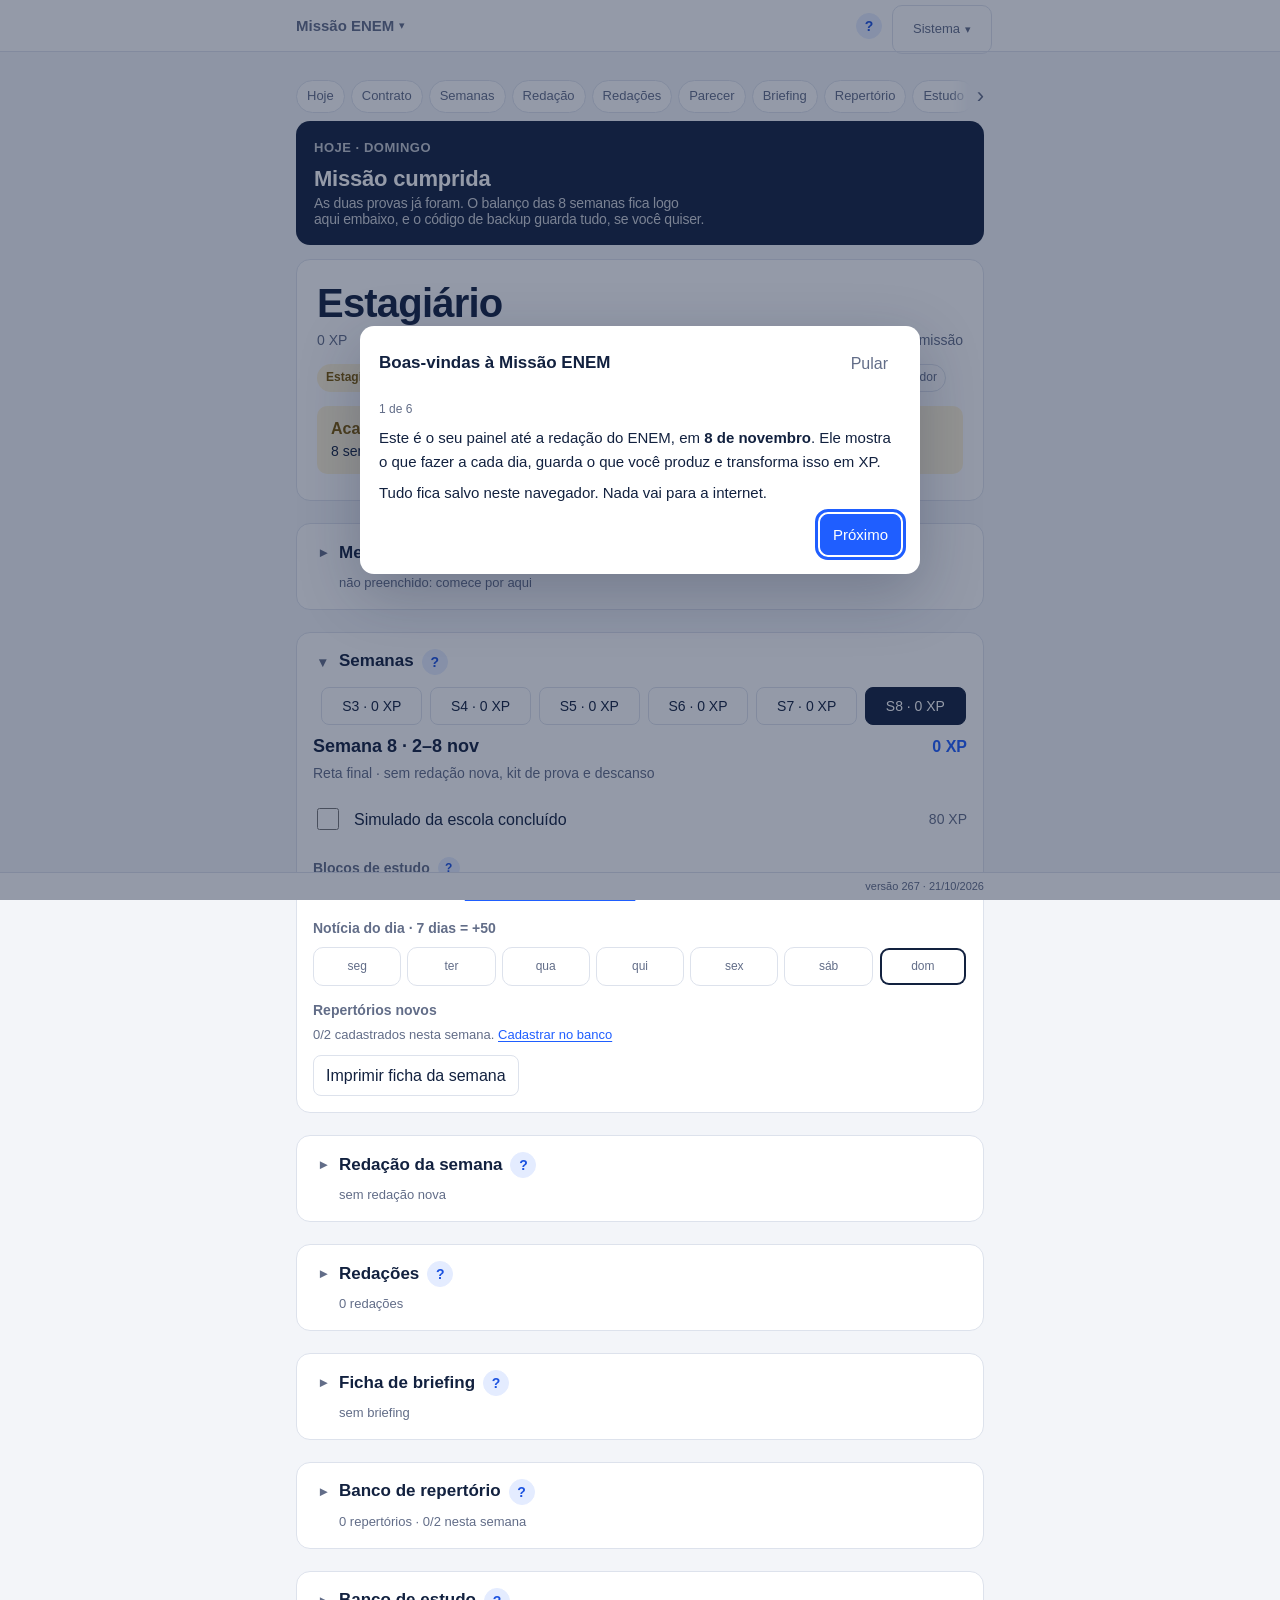
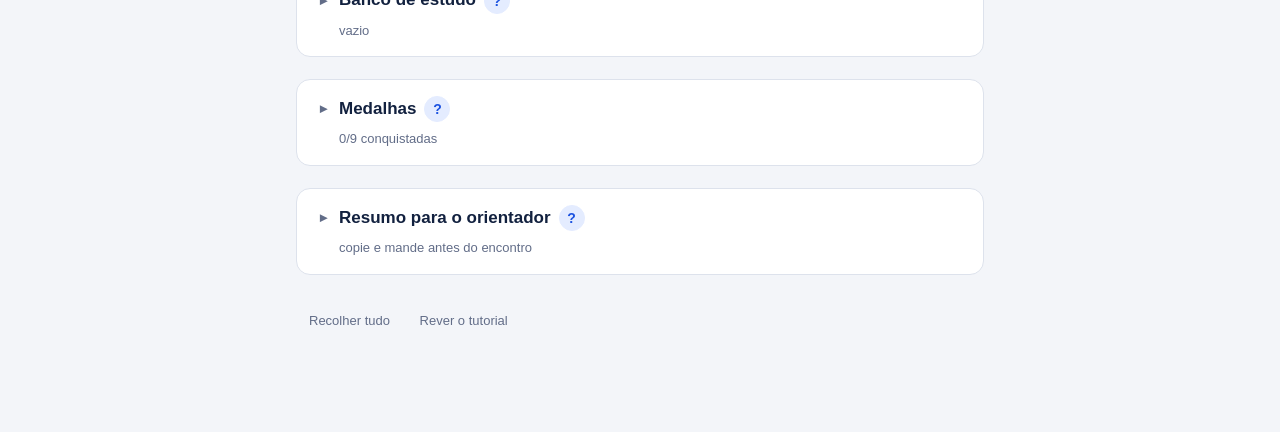
==== aluno/index.html @ 0cdc9915 "versão hospedada 267" ====
<!DOCTYPE html>
<html lang="pt-BR">
<head>
<meta charset="utf-8">
<meta name="viewport" content="width=device-width, initial-scale=1, viewport-fit=cover">
<title>Missão ENEM — Arthur</title>
<style>
  /* build:tokens largura="720px" corpo="16px" campo="16px" primaria="var(--blue)" */
  /* Paleta e medidas do shell. Fonte única: este arquivo é injetado nos três HTMLs pelo build.
     Não edite o bloco gerado dentro do HTML — edite aqui e rode `python3 scripts/build.py`. */
  :root{
    /* `only` nos dois temas: é ele que impede o "tema escuro para sites" do Chrome no Android de
       inverter a pintura por cima da nossa (o painel Hoje sumia no fundo, ouro e verde viravam cinza).
       `light` sozinho não opta por sair — testado. O tema escuro não é uma inversão do navegador:
       é a segunda coluna de cada token, logo abaixo. */
    color-scheme:only light;
    --bg:#F3F5F9; --surface:#FFFFFF; --ink:#12213F; --muted:#626D88;
    --line:#DDE2EC; --field-line:#8790A6; --blue:#1F5EFF; --blue-ink:#1B52E0; --blue-soft:#E4ECFF;
    --gold:#D69B0A; --gold-soft:#FFF4D6; --gold-ink:#7A5600;
    --green:#167A4C; --green-soft:#E1F5EA; --red:#B3261E; --red-soft:#FBE7E5;
  }
  /* Par escuro de cada token, na mesma linha do claro: os dois nunca saem de sincronia e não existe
     um segundo bloco de paleta para esquecer. Navegador sem light-dark() ignora estas linhas e fica
     no claro — e o boot lá embaixo não oferece o seletor onde ele não funcionaria.
     Escuro é marinho dessaturado, não cinza: a página continua sendo papel azulado, à noite. */
  :root{
    --bg:light-dark(#F3F5F9,#0E1626);           /* papel */
    --surface:light-dark(#FFFFFF,#172032);      /* ficha sobre o papel, e a barra do topo */
    --ink:light-dark(#12213F,#E9EDF6);          /* 13,9:1 sobre a ficha */
    --muted:light-dark(#626D88,#9AA7C2);        /* 6,7:1 — o mais escuro que ainda lê como secundário */
    --line:light-dark(#DDE2EC,#2C3750);
    --field-line:light-dark(#8790A6,#7987A8);   /* 4,5:1 sobre a ficha (SC 1.4.11 pede 3) */
    --blue:light-dark(#1F5EFF,#6D97FF);         /* azul elétrico não sobrevive ao escuro: sobe dois degraus */
    --blue-ink:light-dark(#1B52E0,#A9C4FF);
    --blue-soft:light-dark(#E4ECFF,#1C2A4B);
    --gold:light-dark(#D69B0A,#D9A62A);
    --gold-soft:light-dark(#FFF4D6,#3A2D0B);
    --gold-ink:light-dark(#7A5600,#EFC35E);     /* no escuro o par vira o claro: 8,1:1 sobre ouro suave */
    --green:light-dark(#167A4C,#4FC894);
    --green-soft:light-dark(#E1F5EA,#10301F);
    --red:light-dark(#B3261E,#FF8C82);
    --red-soft:light-dark(#FBE7E5,#3B1A17);
    /* sombra e backdrop: marinho com alfa no claro, um marinho quase apagado no escuro — nunca #000 */
    --shadow:light-dark(rgba(18,33,63,.25),rgba(5,9,18,.6));
    --scrim:light-dark(rgba(18,33,63,.45),rgba(5,9,18,.72));
  }
  /* Painel Hoje. No claro ele é a única superfície escura da tela; no escuro a tela inteira é escura,
     então ele passa a ser a única superfície *saturada*: azul-comando, 1,7:1 acima do papel. A tinta
     dele é branca nos dois temas — por isso os alfas de branco do painel continuam valendo. */
  :root{
    --hoje:light-dark(#12213F,#1B3A86);
    --hoje-ink:#FFFFFF;
    --hoje-line:light-dark(rgba(255,255,255,.45),rgba(255,255,255,.55)); /* 3:1 sobre o painel e sobre a pílula de 8% */
    /* opacidades da linha do tempo: o azul-comando é mais claro que o marinho, então branco a 70%/55%
       cairia para 4,1:1 nele. 85%/66% devolve o mesmo degrau visual com 6,6:1 e 4,8:1. */
    --tl:light-dark(.7,.85);
    --dim:light-dark(.55,.66);
    /* Medidas do shell. --shell é a altura da barra fixa: entra no padding do body e no
       scroll-margin-top das âncoras, então mudar aqui move tudo junto. --wide é a largura útil
       desta tela, e a barra usa a mesma do <main> para os dois alinharem. */
    --shell:52px;
    /* --footer é a altura total da barra fixa de baixo, fio de 1px incluído, e serve ao mesmo
       propósito: entra no padding do body e no quanto o toast sobe para não pousar sobre ela. */
    --footer:28px;
    --wide:720px;
    /* Medidas que mudam de tela para tela. Antes eram divergências que só quem já conhecia o código
       sabia de cor (campo de 16px no aluno e de 15px no orientador); agora cada arquivo as declara
       no próprio marcador do build, e o CSS compartilhado lê a variável. */
    --corpo:16px;        /* corpo de texto da tela */
    --campo:16px;        /* campo de formulário: nunca herda os 12px do rótulo .f */
    --primaria:var(--blue);  /* fundo do botão primário: azul elétrico no aluno, marinho no orientador */
    /* A segunda família tipográfica, e a única outra: a da folha de redação. A largura da folha é um
       número de caracteres, e só em fonte monoespaçada caractere vira largura na tela — a margem direita
       é uma linha, a linha cheia parece cheia e o recuo ocupa o que conta. Só pilha de sistema, sem
       webfont (ADR-009 de folha-de-redacao-e-noticias). A contagem nunca depende dela: num aparelho
       cujo monospace não seja de passo fixo, só a margem desenhada sai torta. */
    --mono:ui-monospace,"Cascadia Mono","Segoe UI Mono",Consolas,"DejaVu Sans Mono",Menlo,monospace;
  }
  /* Celular deitado: 52px de barra comeriam um oitavo da altura. As duas continuam fixas, mais baixas. */
  @media (max-height:480px){:root{--shell:44px;--footer:24px}}
  :root[data-tema="escuro"]{color-scheme:only dark}
  /* Papel é branco: imprimir no escuro sairia tinta clara sobre nada. */
  @media print{:root,:root[data-tema="escuro"]{color-scheme:only light}}
  /* /build:tokens */
  /* build:base */
  /* Camada de design system: o que o DESIGN.md declara obrigatoriamente igual nas três telas.
     Fonte única — editar aqui muda os três arquivos. O CSS de cada tela (o painel Hoje e o herói do
     aluno, a grade do orientador, a prosa do Escolha) continua morando junto do markup dela, porque
     58% das regras são exclusivas de uma tela e ali estar perto do HTML é qualidade, não defeito. */
  *{box-sizing:border-box}
  [hidden]{display:none !important}
  html,body{margin:0;background:var(--bg);color:var(--ink);font-family:"Avenir Next","Segoe UI",Helvetica,Arial,sans-serif;font-size:var(--corpo);line-height:1.45}
  html{scroll-behavior:smooth}
  @media (prefers-reduced-motion:reduce){html{scroll-behavior:auto}}
  p{margin:0}
  a{color:var(--blue);text-underline-offset:2px}
  .muted{color:var(--muted);font-size:13px}
  .mt{margin-top:10px}
  .f{font-size:12px;color:var(--muted);display:flex;flex-direction:column;gap:4px}
  .actions{display:flex;gap:8px;flex-wrap:wrap;margin-top:10px}

  button{font:inherit;cursor:pointer;border-radius:8px;border:1px solid var(--line);background:var(--surface);color:var(--ink);padding:8px 12px}
  /* um acento forte por card: o primário do aluno é azul elétrico, o do orientador é marinho tinta */
  button.primary{background:var(--primaria);color:var(--surface);border-color:var(--primaria)}
  button.quiet{background:transparent;border-color:transparent;color:var(--muted)}
  /* desabilitado: a base não declarava o estado, então o botão inerte saía idêntico ao ativo — o mesmo
     azul cheio, opacidade 1 e o cursor de mão, que é a metade enganosa: ele promete clique e nada
     acontece (o "Continuar" antes de escolher o personagem, na Olimpíadas). O grupo inteiro a 50%
     apaga fundo, texto e borda de uma vez, nas duas missões, nos dois temas e em toda variante, sem
     nenhuma cor nova; a regra vem depois de .primary e .quiet porque é estado, não variante. Campo e
     caixa não entram: o navegador já lhes troca o cursor, e o rótulo da seção diz o que falta. */
  button:disabled{opacity:.5;cursor:default}
  button:focus-visible,input:focus-visible,textarea:focus-visible,select:focus-visible,a:focus-visible,summary:focus-visible,h2:focus-visible,h3:focus-visible{outline:3px solid var(--blue);outline-offset:2px}
  /* campo nunca herda os 12px do rótulo .f, e --campo nunca desce de 16px onde há iPhone: abaixo disso ele dá zoom */
  /* campo vazio só se enxerga pela borda: --field-line dá 3:1 sobre branco (SC 1.4.11). Card e botão
     continuam em --line: lá o rótulo e a superfície já identificam o elemento. */
  input,textarea,select{font:inherit;font-size:var(--campo);padding:8px;border:1px solid var(--field-line);border-radius:8px;width:100%;background:var(--surface);color:var(--ink);caret-color:var(--blue)}
  textarea{resize:vertical}
  /* textarea com teto rola por dentro: a barra é do sistema, como o caret (--field-line dá 3:1 sobre branco) */
  textarea{scrollbar-width:thin;scrollbar-color:var(--field-line) transparent}
  /* textareas que crescem com o texto não têm alça: a alça brigaria com o crescimento automático */
  textarea[data-grow]{resize:none}
  textarea.code{font-size:13px;min-height:120px;overflow-wrap:anywhere}
  /* o cinza de placeholder do navegador não é o nosso: --muted é o mais claro que ainda dá 4,5:1 */
  ::placeholder{color:var(--muted);opacity:1}
  ::selection{background:var(--blue-soft);color:var(--ink)}

  /* Fila que rola de lado (navegação e abas). Enquanto sobrar item fora da tela, a borda esmaece e
     uma seta "›" fica sobre a parte já limpa da máscara: o esmaecido diz que há mais, a seta diz para onde. */
  .fila{position:relative}
  .fila::after{content:"\203A";position:absolute;right:0;top:0;bottom:0;width:26px;display:none;align-items:center;justify-content:flex-end;font-size:22px;line-height:1;color:var(--muted);pointer-events:none}
  .fila.more::after{display:flex}
  /* as abas têm padding em cima e embaixo: a seta acompanha para ficar no meio das pílulas */
  .fila.abas::after{top:4px;bottom:8px}

  /* Diálogo e toast: os únicos elementos que flutuam, e por isso os únicos com sombra. No escuro a
     sombra não desenha nada sobre fundo escuro, e o recorte volta a ser o fio de 1px de todo card. */
  dialog{border:1px solid light-dark(transparent,var(--line));border-radius:14px;padding:0;max-width:560px;width:calc(100% - 32px);max-height:calc(100vh - 32px);overflow:auto;background:var(--surface);color:var(--ink);box-shadow:0 20px 60px var(--shadow)}
  @supports (height:1dvh){dialog{max-height:calc(100dvh - 32px)}}
  dialog::backdrop{background:var(--scrim)}
  dialog .dh{display:flex;justify-content:space-between;align-items:center;gap:10px;padding:16px 18px 8px}
  dialog .dh h2{margin:0;font-size:17px}
  dialog .db{padding:0 18px 18px;font-size:14px;line-height:1.55}
  dialog .db p{margin:8px 0}
  dialog .db ul{margin:6px 0;padding-left:18px}
  dialog .db li{margin:4px 0}
  dialog .db code{background:var(--bg);padding:1px 6px;border-radius:6px;font-size:13px}

  /* O toast pousa acima da barra de baixo, não sobre ela: --footer já é a altura toda dela. */
  .toast{position:fixed;left:0;right:0;bottom:calc(var(--footer) + 16px + env(safe-area-inset-bottom));width:max-content;max-width:calc(100vw - 32px);margin:0 auto;background:var(--ink);color:var(--surface);padding:10px 16px;border-radius:99px;font-size:14px;text-align:center;opacity:0;pointer-events:none;transition:opacity .2s;z-index:3}
  .toast.show{opacity:1}
  .toast b{font-weight:700}
  @media (prefers-reduced-motion:reduce){.toast{transition:none}}
  /* toast com Desfazer: só depois de apagar (zerar, apagar repertório); some em 8 s */
  .toast.act{pointer-events:auto}
  .toast button{margin-left:10px;padding:4px 10px;font-size:13px;font-weight:700;background:var(--surface);color:var(--ink);border-color:var(--surface);border-radius:99px}
  /* toque: o Desfazer desenha 37px (a linha de 13px tem 18,85, mais 8px de padding e a borda) e acerta 44
     pela área invisível, que cresce para cima e para baixo dentro dos 10px de padding da pílula — o
     desenho não muda. O `padding:8px 12px` sozinho, copiado à mão nos dois apps, dava 37,8: padding é
     conta de métrica de fonte, e a área se mede do tamanho, como a do `?`. */
  @media (pointer:coarse){.toast button{position:relative;padding:8px 12px}.toast button::after{content:"";position:absolute;inset:calc((100% - 44px)/2) 0;border-radius:99px}}

  .help{width:26px;height:26px;padding:0;border-radius:99px;font-size:14px;font-weight:700;color:var(--blue-ink);border-color:var(--blue-soft);background:var(--blue-soft);flex:0 0 auto;line-height:1}
  @media (hover:hover){.help:hover{background:var(--blue);color:var(--surface)}}
  /* toque: o `?` desenha 26px (22 no subtítulo) e acerta 44 pela área invisível. O ::after se mede da
     caixa de PADDING, que não tem a borda de 1px do botão, e por isso o recuo sai do tamanho e não de
     um número fixo: o `inset:-9px` de antes, copiado à mão nos dois apps, dava 42 no de 26 e 38 no de 22. */
  @media (pointer:coarse){.help{position:relative}.help::after{content:"";position:absolute;inset:calc((100% - 44px)/2);border-radius:99px}}
  /* vermelho só para erro e alerta, nunca em botão */
  .err{color:var(--red);font-size:13px;margin:8px 0 0}
  .alert{background:var(--red-soft);color:var(--red);border-radius:10px;padding:10px 12px;font-size:14px;line-height:1.4}

  /* A faixa de atualização (#updateBanner). As regras moram aqui porque a peça é obrigatoriamente
     idêntica nos dois apps — e até 18/09/2026 elas existiam em TRIPLICATA, copiadas à mão nos três
     arquivos, inclusive no Escolha, que não tem faixa nenhuma.

     Azul e não vermelho: versão nova não é falha, e vermelho ali leria como "alguma coisa quebrou".
     Mas azul suave sobre o papel azulado dá 1,1:1. Dentro de um card o mesmo recurso funciona — é o
     que .promo e .flag fazem, sobre branco —; na PÁGINA ele desaparece, e a faixa lia como mais um
     card num quadro cheio de cards. Quem separa é o fio de 1px em azul elétrico: é o único bloco da
     tela com contorno de acento, e um fio basta. Filete grosso à esquerda seria o carimbo genérico de
     "callout", que é o oposto de uma decisão — e o ouro do .flag já ocupa esse gesto no orientador. */
  .alert.info{background:var(--blue-soft);color:var(--blue-ink);border:1px solid var(--blue)}
  #updateBanner{margin:0 0 12px}
  #updateBanner p{margin:0}
  /* A manchete: a primeira frase da faixa, em <b> de bloco a 16px, como o <b> do .promo — o outro
     anúncio do sistema. Sem cor própria: --blue-ink já é a tinta da faixa, e um segundo tom ali seria
     acento. O corpo vem depois, no 14px de .alert, num nó de texto que começa pelo espaço: o
     textContent de #updateSay continua, caractere a caractere, a frase inteira — é o que as suítes e a
     documentação citam (faixaDiz() nos dois apps). */
  #updateBanner p b{display:block;font-size:16px;margin-bottom:2px}
  #updateBanner .actions{margin-top:8px;align-items:center}
  /* Os dois botões são `quiet`, que nasce em --muted: cinza-neblina sobre azul suave é cinza fora do
     tom da superfície, e no escuro chega perto de parecer desabilitado. Sobre superfície colorida o
     secundário se tinge da própria cor, nunca de cinza — e --blue-ink é o par escuro que a paleta já
     reserva para pousar sobre --blue-soft. O `quiet` continua `quiet`: sem fundo, sem fio, sem acento.
     Nenhuma das duas saídas é a certa, e a Regra do Um Acento continua valendo aqui. */
  #updateBanner button.quiet{color:var(--blue-ink)}
  /* A barra do download. O trilho não pode ser --blue-soft, que aqui é o fundo da própria faixa: usa
     --surface, que no claro sobe (branco sobre azul suave) e no escuro afunda (#172032 sobre #1C2A4B)
     — nos dois casos lê como sulco. `appearance:none` é o que tira o desenho do sistema operacional,
     que não conhece a nossa paleta e ignora o tema. */
  #updateProg{display:block;width:100%;height:6px;margin-top:8px;border:0;border-radius:99px;background:var(--surface);appearance:none;-webkit-appearance:none}
  #updateProg::-webkit-progress-bar{background:transparent;border-radius:99px}
  #updateProg::-webkit-progress-value{background:var(--blue);border-radius:99px}
  #updateProg::-moz-progress-bar{background:var(--blue);border-radius:99px}
  /* O link herda a cor da faixa: azul tinta sobre azul suave já é o contraste da peça, e um segundo
     azul ali brigaria com ele. */
  #updateBanner a{color:inherit;font-size:14px;text-underline-offset:2px}
  /* Ela aparece NO MEIO da sessão, quando o download termina, e é aí que a atenção importa: a entrada
     é o aviso. Um momento só, com a mesma curva da promoção de patente — o outro anúncio do sistema
     que aparece sozinho. De cima para baixo porque ela empurra a página, e não surge por baixo dela. */
  @media (prefers-reduced-motion:no-preference){
    #updateBanner:not([hidden]){animation:faixa .45s cubic-bezier(.16,1,.3,1) both}
    @keyframes faixa{from{opacity:0;transform:translateY(-6px)}to{opacity:1;transform:none}}
  }
  /* Em alto contraste o fundo e o fio somem: sem isto a faixa vira texto solto no meio da página. */
  @media (forced-colors:active){.alert.info{outline:2px solid CanvasText}}
  /* Aviso de tela: some no papel. Uma folha impressa hoje não tem como reiniciar app nenhum, e a
     linha sobreviveria ao arquivo. */
  @media print{#updateBanner{display:none}}
  /* A folha de redação (.sheet): linhas numeradas e pautadas, desenhadas por folhaHTML() a partir de
     folhaLinhas() — a mesma lista que dá a contagem, então a folha e o número não discordam. Mora aqui
     porque é o mesmo componente nos dois apps (o rascunho dele, a referência do passar a limpo, a folha
     no painel do pai). --cols é a largura dele, posta inline no <ol>; a coluna do texto mede
     exatamente --cols caracteres e a margem é o fio à direita dela. Pauta em --line, como todo fio de
     card; a margem em --field-line, porque ela é o exercício e precisa se ver. Nenhum estado é
     vermelho: a folha nunca julga o que ele escreveu.
     Linhas: .out (depois da 30ª, abaixo do corte "fora da folha"), .past (passou da largura dele, numa
     semana em que a folha segue o papel: aviso neutro, pontilhado) e .full (a linha do passar a limpo
     que chegou ao máximo: a margem escurece, e é só isso que a recusa silenciosa mostra).
     A folha não encolhe para caber: em tela estreita o .sheet-wrap rola de lado por dentro e a página
     não. Encolher foi medido e recusado (para 68 colunas caberem num celular de 375 px a letra iria a
     6,8 px). Enquanto sobra linha à direita, o .sheet-wrap leva .more: a borda some em degradê, como
     na .fila, e não corta a palavra a seco. Com toque, a .sheet-hint acima da folha diz o que fazer —
     deitado, 55 e 68 colunas cabem inteiras em todo celular medido. Sem toque ela não aparece: numa
     janela estreita de computador "deite o celular" seria instrução para outro aparelho.
     A largura do <ol> é a conta das colunas (número, intervalo, texto) e não max-content, e cada linha
     leva content-visibility:auto: o rascunho é redesenhado a cada tecla, e com um texto várias vezes
     maior que a folha medir a linha mais larga obrigava o navegador a diagramar todas — numa redação de
     20.000 palavras eram 2.500 linhas e mais de 100 ms por tecla. Assim só as linhas visíveis custam. */
  .sheet-wrap{max-width:100%;overflow-x:auto;scrollbar-width:thin;scrollbar-color:var(--field-line) transparent}
  /* impeccable-disable-next-line design-system-color: #000 aqui é canal de máscara (alfa), não cor visível */
  .sheet-wrap.more{-webkit-mask-image:linear-gradient(to right,#000 calc(100% - 32px),transparent);mask-image:linear-gradient(to right,#000 calc(100% - 32px),transparent)}
  .sheet-hint{display:none;margin:10px 0 4px;font-size:12px;color:var(--muted)}
  .sheet-hint + *{margin-top:10px}
  @media (pointer:coarse){.sheet-hint:not([hidden]){display:block}.sheet-hint:not([hidden]) + *{margin-top:0}}
  .sheet{list-style:none;margin:0;padding:0;width:calc((var(--cols) + 4.5) * 1ch);min-width:100%;background:var(--surface);color:var(--ink);font-family:var(--mono);font-size:13px;line-height:24px}
  .sheet li{display:grid;grid-template-columns:3ch calc(var(--cols) * 1ch);column-gap:1.5ch;min-height:25px;border-bottom:1px solid var(--line);content-visibility:auto;contain-intrinsic-block-size:auto 25px}
  .sheet .sheet-n{color:var(--muted);text-align:right;font-variant-numeric:tabular-nums;user-select:none}
  .sheet .sheet-t{min-width:0;white-space:pre;border-right:1px solid var(--field-line)}
  .sheet input.sheet-t{font:inherit;line-height:inherit;height:24px;padding:0;border:0;border-right:1px solid var(--field-line);border-radius:0;background:transparent;width:auto}
  .sheet .full .sheet-t{border-right-color:var(--ink)}
  .sheet .past .sheet-t{text-decoration:underline dotted var(--field-line);text-underline-offset:5px}
  /* "passou da sua largura" é para leitor de tela: o pontilhado é desenho e não se lê. O aluno não tem
     .vh, e a folha não depende do CSS de tela nenhuma. */
  .sheet .sheet-vh{position:absolute;width:1px;height:1px;margin:-1px;padding:0;overflow:hidden;clip-path:inset(50%);white-space:nowrap}
  .sheet .out{background:var(--bg);color:var(--muted)}
  .sheet li:not(.out) + .out::before{content:"fora da folha";grid-column:1 / -1;font-family:"Avenir Next","Segoe UI",Helvetica,Arial,sans-serif;font-size:12px;color:var(--muted);border-top:2px dashed var(--field-line);padding-left:4.5ch}
  /* Carimbo do build: mora na barra fixa de baixo (.shell-footer, em shell.css), pequeno e fora do
     caminho, mas legível de qualquer ponto da página quando o pai pergunta "que versão aparece aí
     embaixo?". Sai também no papel — folha impressa sem versão não dá para conferir depois. */
  .versao{margin:0;font-size:11px;color:var(--muted);font-variant-numeric:tabular-nums}
  /* /build:base */
  /* build:handwriting */
  /* A letra da folha passada a limpo (H1, ADR-013 da folha). A folha passada a limpo é a cópia da folha
     de papel, e no papel a letra é dele: por isso os 30 campos do aluno (#limpoFolha) e a mesma folha
     em leitura no painel do pai (#arthurFolha) desenham o texto em Handlee — os dois veem a mesma
     letra. O rascunho desenhado, a referência e os números de linha continuam em --mono.
     Embutida e sem subset: o arquivo abre de file:// offline, e a OFL proíbe o nome "Handlee" numa
     versão modificada. Este trecho entra só nos dois apps (no base.css seriam ~50 KB a mais no Escolha
     e na página de papel, que não têm folha). Fonte: src/shell/fonts/, versionada com a licença.
     Não ser monoespaçada é o ponto: a letra dele também não é. A coluna mede --cols letras MÉDIAS em vez
     de --cols "0" — 0,40em, medido em 1.100 linhas cheias de 45 redações (p90 0,415, máximo 0,452) — e a
     linha enche quando a letra chega à margem, não num número de caracteres (limpoAceita, no aluno): "m"
     e "W" levam menos, "i" e "l" levam mais, como no papel. O rascunho desenhado continua contando por
     caractere, que é a regra de folhaLinhas e da skill. */
  /* Handlee: Copyright (c) 2011, Joe Prince, Vissol Ltd. (http://www.vissol.co.uk/mavenpro/)
  with Reserved Font Name "Handlee".

  This Font Software is licensed under the SIL Open Font License, Version 1.1.
  This license is copied below, and is also available with a FAQ at:
  http://scripts.sil.org/OFL


  -----------------------------------------------------------
  SIL OPEN FONT LICENSE Version 1.1 - 26 February 2007
  -----------------------------------------------------------

  PREAMBLE
  The goals of the Open Font License (OFL) are to stimulate worldwide
  development of collaborative font projects, to support the font creation
  efforts of academic and linguistic communities, and to provide a free and
  open framework in which fonts may be shared and improved in partnership
  with others.

  The OFL allows the licensed fonts to be used, studied, modified and
  redistributed freely as long as they are not sold by themselves. The
  fonts, including any derivative works, can be bundled, embedded, 
  redistributed and/or sold with any software provided that any reserved
  names are not used by derivative works. The fonts and derivatives,
  however, cannot be released under any other type of license. The
  requirement for fonts to remain under this license does not apply
  to any document created using the fonts or their derivatives.

  DEFINITIONS
  "Font Software" refers to the set of files released by the Copyright
  Holder(s) under this license and clearly marked as such. This may
  include source files, build scripts and documentation.

  "Reserved Font Name" refers to any names specified as such after the
  copyright statement(s).

  "Original Version" refers to the collection of Font Software components as
  distributed by the Copyright Holder(s).

  "Modified Version" refers to any derivative made by adding to, deleting,
  or substituting -- in part or in whole -- any of the components of the
  Original Version, by changing formats or by porting the Font Software to a
  new environment.

  "Author" refers to any designer, engineer, programmer, technical
  writer or other person who contributed to the Font Software.

  PERMISSION & CONDITIONS
  Permission is hereby granted, free of charge, to any person obtaining
  a copy of the Font Software, to use, study, copy, merge, embed, modify,
  redistribute, and sell modified and unmodified copies of the Font
  Software, subject to the following conditions:

  1) Neither the Font Software nor any of its individual components,
  in Original or Modified Versions, may be sold by itself.

  2) Original or Modified Versions of the Font Software may be bundled,
  redistributed and/or sold with any software, provided that each copy
  contains the above copyright notice and this license. These can be
  included either as stand-alone text files, human-readable headers or
  in the appropriate machine-readable metadata fields within text or
  binary files as long as those fields can be easily viewed by the user.

  3) No Modified Version of the Font Software may use the Reserved Font
  Name(s) unless explicit written permission is granted by the corresponding
  Copyright Holder. This restriction only applies to the primary font name as
  presented to the users.

  4) The name(s) of the Copyright Holder(s) or the Author(s) of the Font
  Software shall not be used to promote, endorse or advertise any
  Modified Version, except to acknowledge the contribution(s) of the
  Copyright Holder(s) and the Author(s) or with their explicit written
  permission.

  5) The Font Software, modified or unmodified, in part or in whole,
  must be distributed entirely under this license, and must not be
  distributed under any other license. The requirement for fonts to
  remain under this license does not apply to any document created
  using the Font Software.

  TERMINATION
  This license becomes null and void if any of the above conditions are
  not met.

  DISCLAIMER
  THE FONT SOFTWARE IS PROVIDED "AS IS", WITHOUT WARRANTY OF ANY KIND,
  EXPRESS OR IMPLIED, INCLUDING BUT NOT LIMITED TO ANY WARRANTIES OF
  MERCHANTABILITY, FITNESS FOR A PARTICULAR PURPOSE AND NONINFRINGEMENT
  OF COPYRIGHT, PATENT, TRADEMARK, OR OTHER RIGHT. IN NO EVENT SHALL THE
  COPYRIGHT HOLDER BE LIABLE FOR ANY CLAIM, DAMAGES OR OTHER LIABILITY,
  INCLUDING ANY GENERAL, SPECIAL, INDIRECT, INCIDENTAL, OR CONSEQUENTIAL
  DAMAGES, WHETHER IN AN ACTION OF CONTRACT, TORT OR OTHERWISE, ARISING
  FROM, OUT OF THE USE OR INABILITY TO USE THE FONT SOFTWARE OR FROM
  OTHER DEALINGS IN THE FONT SOFTWARE. */
  @font-face{font-family:"Handlee";src:url([data-uri]) format("truetype");font-display:block}
  .hand{--hand:"Handlee",var(--mono);--hand-ch:.4em}
  .hand .sheet{width:calc(4.5ch + var(--cols) * var(--hand-ch))}
  .hand .sheet li{grid-template-columns:3ch calc(var(--cols) * var(--hand-ch))}
  .hand .sheet .sheet-t{font-family:var(--hand)}
  /* /build:handwriting */
  /* o aviso de armazenamento fica abaixo da barra, antes do painel Hoje */
  .alert{margin-top:14px}
  /* margens laterais respeitam o recorte da tela (celular em paisagem); o rodapé, a barra de gestos */
  main{max-width:var(--wide);margin:0 auto;padding:20px max(16px,env(safe-area-inset-right)) calc(64px + env(safe-area-inset-bottom)) max(16px,env(safe-area-inset-left));overflow-wrap:break-word}
  h2{font-size:17px;margin:0;font-weight:700}
  h3{font-size:14px;margin:14px 0 6px;font-weight:700;color:var(--muted)}
  h3.sep{margin-top:22px;padding-top:16px;border-top:1px solid var(--line)}
  .sec{background:var(--surface);border:1px solid var(--line);border-radius:14px;padding:16px;margin-top:22px;scroll-margin-top:12px}
  .sec > header{display:flex;justify-content:space-between;align-items:center;gap:10px;flex-wrap:wrap;margin-bottom:8px;cursor:pointer;user-select:none}
  .sec h2,.sec h3.hh{display:flex;align-items:center;gap:8px}
  .sec h3.hh .help{width:22px;height:22px;font-size:12px} /* ajuda de subtítulo: um degrau abaixo do ? de h2 */
  .sec h2 .muted::before{content:"· "}
  /* seção fechada: o subtítulo cinza sai do título porque a linha de resumo já diz a semana */
  .sec.closed h2 .muted{display:none}
  /* no celular o subtítulo cinza do h2 (semana, tipo de briefing) vai para a linha de baixo, alinhado ao título, em vez de espremer o título */
  @media (max-width:560px){.sec h2{flex-wrap:wrap}.sec h2 .muted{flex:1 1 100%;order:1;margin-left:26px}.sec h2 .muted::before{content:none}}
  .sec > header .actions,.today .actions{margin:0}

  /* A fila de âncoras é um índice: rola com a página. Quem não rola é a barra do topo. */
  .nav{display:flex;gap:6px;padding:8px 0;overflow-x:auto;scrollbar-width:none}
  .nav::-webkit-scrollbar{display:none}
  /* impeccable-disable-next-line design-system-color: #000 aqui é canal de máscara (alfa), não cor visível */
  .nav.more{mask-image:linear-gradient(90deg,#000 calc(100% - 34px),transparent calc(100% - 14px));-webkit-mask-image:linear-gradient(90deg,#000 calc(100% - 34px),transparent calc(100% - 14px))}
  .nav a{flex:0 0 auto;font-size:13px;color:var(--muted);text-decoration:none;padding:6px 10px;border-radius:99px;border:1px solid var(--line);background:var(--surface)}

  .hero{background:var(--surface);border:1px solid var(--line);border-radius:14px;padding:20px;margin-top:14px;scroll-margin-top:12px;outline:0}
  /* impeccable-disable-next-line design-system-font-size: display fluido; 40px é o degrau da rampa, 28px é só o piso no celular */
  .rank{font-size:clamp(28px,9vw,40px);overflow-wrap:break-word;font-weight:800;letter-spacing:-.02em;line-height:1.05;margin:2px 0 6px}
  .hero .meta{display:flex;justify-content:space-between;gap:12px;color:var(--muted);font-size:14px;flex-wrap:wrap}
  .xpbar{height:12px;background:var(--blue-soft);border-radius:99px;margin:14px 0 6px;overflow:hidden}
  /* width e não transform: scaleX achataria a cápsula de 99px numa elipse. Medido: <i> de 12px de altura,
     sem dependentes de layout, sem queda de quadro com CPU 6x mais lenta. */
  .xpbar > i{display:block;height:100%;background:var(--blue);border-radius:99px;transition:width .5s ease}
  @media (prefers-reduced-motion:reduce){.xpbar > i{transition:none}}
  .ladder{display:flex;gap:6px;margin-top:14px;flex-wrap:wrap}
  .ladder span{font-size:12px;padding:4px 8px;border-radius:99px;border:1px solid var(--line);color:var(--muted)}
  .ladder span.done{background:var(--green-soft);color:var(--green);border-color:transparent}
  .ladder span.now{background:var(--gold-soft);color:var(--gold-ink);border-color:transparent;font-weight:700}

  .remind{display:grid;grid-template-columns:repeat(auto-fit,minmax(140px,1fr));gap:8px}
  .remind div{background:var(--bg);border-radius:10px;padding:10px}
  .remind b{display:block;font-size:16px;overflow-wrap:break-word}
  .remind small{color:var(--muted);font-size:12px}
  .grid2{display:grid;grid-template-columns:1fr 1fr;gap:8px}
  @media (max-width:480px){.grid2{grid-template-columns:1fr}}
  .tablewrap{overflow-x:auto}
  table.sched{width:100%;border-collapse:collapse;font-size:12px;margin-top:8px}
  table.sched th,table.sched td{border:1px solid var(--line);padding:2px}
  table.sched th{background:var(--bg);font-weight:600;color:var(--muted)}
  table.sched td:first-child{font-weight:600;color:var(--muted);padding:2px 6px;white-space:nowrap}
  /* a grade rola de lado no celular; a coluna das atividades fica parada para ele saber que linha está preenchendo */
  table.sched th:first-child,table.sched td:first-child{position:sticky;left:0;z-index:1;background:var(--surface);box-shadow:inset -1px 0 var(--line)}
  table.sched th:first-child{background:var(--bg)}
  /* e o foco que volta para a esquerda (Shift+Tab) para à direita dela, não atrás: o "mais perto" mede a
     vista a partir da borda do rolador, que é onde a coluna presa pinta. --fixa é a largura dela, lida
     pelo JS — depende da fonte de sistema e do tamanho mínimo de fonte do navegador. */
  .tablewrap{scroll-padding-left:var(--fixa,0px)}
  table.sched input{padding:6px 4px;border:0;border-radius:0;font-size:12px;text-align:center;min-width:44px}

  .tabs{display:flex;gap:8px;overflow-x:auto;padding:4px 0 8px;scrollbar-width:thin}
  /* impeccable-disable-next-line design-system-color: idem — máscara, não cor */
  .tabs.more{mask-image:linear-gradient(90deg,#000 calc(100% - 34px),transparent calc(100% - 14px));-webkit-mask-image:linear-gradient(90deg,#000 calc(100% - 34px),transparent calc(100% - 14px))}
  /* scrollWidth é arredondado para inteiro: sem esta folga a última aba pode ficar com uma fração
     de pixel fora da vista e revealTab() não tem mais para onde rolar */
  .tabs button:last-child{margin-inline-end:1px}
  /* O XP da aba vai de 0 a 720, e a fila não pode mudar de largura (nem escorregar sob o dedo) a cada
     marcação. --gap é o que falta para três dígitos, em ch (a largura do "0"); ele entra nos dois lados
     do padding, então a pílula mantém a largura e o rótulo continua centrado, sem buraco entre o "·" e o
     número. Onde a fonte de sistema tem dígitos tabulares a reserva é exata; onde não tem, sobra menos
     de 1px — contra os ~9px de um dígito inteiro. */
  .tabs button{flex:0 0 auto;padding:8px calc(12px + var(--gap,0ch)/2);font-size:14px}
  .tabs button.active{background:var(--ink);color:var(--surface);border-color:var(--ink)}
  .tabs button.full{border-color:var(--green);color:var(--green)}
  .tabs button.full.active{background:var(--green);color:var(--surface)}
  .week header{display:flex;justify-content:space-between;align-items:baseline;gap:10px;flex-wrap:wrap;margin-bottom:4px}
  .week header strong{font-size:18px}
  .week header .xp{color:var(--blue);font-weight:700}
  .theme{color:var(--muted);font-size:14px;margin-bottom:12px}
  .task{display:flex;align-items:center;gap:12px;padding:10px 0;border-top:1px solid var(--line)}
  .task.first{border-top:0}
  .task input[type=checkbox]{width:22px;height:22px;accent-color:var(--blue);flex:0 0 auto}
  .task label{flex:1;min-width:0;cursor:pointer;overflow-wrap:break-word}
  .task .pts{color:var(--muted);font-size:14px;white-space:nowrap}
  .task.done label{color:var(--muted);text-decoration:line-through}
  .task input:disabled + label{color:var(--muted);cursor:default}
  .days{display:grid;grid-template-columns:repeat(7,1fr);gap:6px;margin:8px 0 4px}
  .days label{display:flex;flex-direction:column;align-items:center;gap:4px;font-size:12px;color:var(--muted);padding:10px 0;border:1px solid var(--line);border-radius:10px;cursor:pointer}
  .days label.on{background:var(--green-soft);color:var(--green);border-color:transparent;font-weight:700}
  /* Hoje: anel de dentro, o mesmo recurso que a linha do tempo já usa para destacar um dia (.tl div.mark).
     Nunca preenchimento (é o "marcado" do .on) e nunca azul (é o foco), senão três estados disputam o
     mesmo chip. Sem texto dentro: uma segunda linha engrossaria os sete chips por causa de um. */
  .days label.hoje{box-shadow:inset 0 0 0 2px var(--ink);border-color:transparent}
  .days label.on.hoje{box-shadow:inset 0 0 0 2px var(--green)}
  .days input{position:absolute;opacity:0;width:1px;height:1px}
  .days label:has(input:focus-visible){outline:3px solid var(--blue);outline-offset:2px}
  .scores{display:grid;grid-template-columns:repeat(3,1fr);gap:8px;margin-top:8px}
  @media (max-width:480px){.scores{grid-template-columns:repeat(2,1fr)}}
  .scores input[readonly]{background:var(--bg);font-weight:700}

  .rep{border-top:1px solid var(--line);padding:10px 0;display:flex;flex-wrap:wrap;gap:6px 10px;align-items:baseline;min-width:0}
  .rep b{font-size:15px;min-width:0;overflow-wrap:break-word}
  .rep .tag{font-size:11px;color:var(--muted);background:var(--bg);border-radius:99px;padding:2px 8px;max-width:100%;overflow-wrap:anywhere}
  .rep > *{min-width:0}
  .rep p{font-size:14px;flex:1 1 100%;overflow-wrap:break-word}
  .rep .frase{font-style:italic}

  .badges{display:grid;grid-template-columns:repeat(auto-fill,minmax(150px,1fr));gap:8px}
  .badge{background:var(--bg);border:1px solid transparent;border-radius:12px;padding:12px;display:flex;flex-direction:column;gap:4px;overflow-wrap:break-word}
  .badge:focus-visible{outline:3px solid var(--blue);outline-offset:2px}
  .badge b{font-size:14px}
  .badge small{color:var(--muted);font-size:12px}
  .badge.on{background:var(--gold-soft);border-color:var(--gold)}
  .badge.on b::before{content:"★ ";color:var(--gold-ink)}
  .badge.manual{cursor:pointer}
  .rep .actions{flex:1 1 100%;margin:0}
  /* No repertório as ações são o último filho e a faixa de largura inteira não corta nada. No bloco de
     estudo elas saem antes do "O que é"/"Onde aparece": como faixa, partiam o item em dois e os dois
     campos de baixo pareciam não pertencer ao bloco acima. Aqui a linha vira grade de duas colunas —
     identificação à esquerda, ações à direita, conteúdo ocupando as duas — em vez de flex-wrap: no wrap,
     título longo e ações disputam a mesma largura e os botões caem para uma linha própria, de volta ao
     meio do item. Em grade o título quebra dentro da coluna dele e as ações não saem do lugar. */
  .rep.estudo{display:grid;grid-template-columns:minmax(0,1fr) auto;align-items:baseline;gap:6px 10px}
  .rep.estudo > .rephead{display:flex;flex-wrap:wrap;gap:6px 10px;align-items:baseline;min-width:0}
  .rep.estudo .titulo{flex:1 1 auto;min-width:0;font-size:15px;overflow-wrap:break-word}
  .rep.estudo > .actions{grid-column:2;margin:0}
  .rep.estudo > p,.rep.estudo > .nota{grid-column:1/-1}
  .rep.estudo > .nota{font-size:14px;min-width:0}
  /* Sem largura para duas colunas, a coluna das ações comeria metade da linha e o título — que é o índice
     por onde ele varre — quebraria em três. Aqui elas descem para o fim do item (`order`, que em grade
     reordena como no flex): identificação, conteúdo, ações. Continua sem nada entre o título e o "O que é". */
  @media (max-width:480px){
    .rep.estudo{grid-template-columns:minmax(0,1fr)}
    .rep.estudo > .actions{grid-column:1;order:1}
  }
  .rep .convite{flex:1 1 100%;margin:0}
  /* botão que se lê como link: é uma frase, não um comando, e precisa ser button para o teclado */
  .linkish{background:none;border:0;padding:0;color:var(--blue);font-size:14px;text-decoration:underline;text-underline-offset:2px}
  .linkish:hover{color:var(--blue-ink)}
  /* Parecer da redação: o mesmo desenho nos dois apps (parecerHTML é copiada verbatim). Verde é a força
     — é o que está presente —, azul suave é o ajuste — é o próximo passo —, e o resto é papel. Nenhum
     acento novo: são os mesmos usos de verde e azul suave do resto do painel. */
  .parecer{display:grid;gap:12px}
  /* A mensagem do orientador: papel, como o resto do parecer (nenhum acento novo), e o texto dele com
     as quebras de linha que ele deu. Palavra sem espaço quebra em qualquer ponto: 400px sem rolar de lado. */
  .pmsg{background:var(--bg);border-radius:10px;padding:12px;margin-top:12px;display:grid;gap:6px;font-size:14px;min-width:0;overflow-wrap:anywhere}
  /* A outra versão de um texto editado em dois aparelhos (etapa 2): a faixa informativa de sempre, no
     lugar do campo. O texto guardado aparece em "Ver", na superfície, com as quebras dele. */
  .outras{display:grid;gap:8px;margin-top:10px}
  .outra p{margin:0;min-width:0;overflow-wrap:anywhere}
  .outra .actions{margin-top:8px}
  .outraTexto p{margin-top:8px;white-space:pre-wrap;background:var(--surface);color:var(--ink);border-radius:8px;padding:8px 10px;max-height:40vh;overflow:auto}
  @media print{.outras{display:none}}
  .pmsg h3{margin:0;font-size:14px;display:flex;align-items:baseline;gap:8px;flex-wrap:wrap}
  .pmsg h3 .muted{font-size:12px;font-weight:400}
  .pmsg p{margin:0;white-space:pre-line;min-width:0}
  .parecer:empty{display:none}
  .parecer .pbloco{background:var(--bg);border-radius:10px;padding:12px;display:grid;gap:6px;font-size:14px;min-width:0;overflow-wrap:anywhere}
  .parecer .pbloco.bom{background:var(--green-soft)}
  .parecer .pbloco.bom h3{color:var(--green)}
  .parecer .pbloco.ajuste{background:var(--blue-soft);color:var(--blue-ink)}
  .parecer .pbloco.ajuste h3,.parecer .pbloco.ajuste .pcomp{color:var(--blue-ink)}
  .parecer h3{margin:0;font-size:14px;display:flex;align-items:baseline;gap:8px;flex-wrap:wrap}
  .parecer .pcomp{font-size:12px;font-weight:400;color:var(--muted)}
  .parecer .cita{padding-left:10px;border-left:2px solid var(--line);font-style:italic}
  .parecer .pbloco.bom .cita{border-color:var(--green)}
  .parecer .pbloco.ajuste .cita{border-color:var(--blue)}
  .parecer .pnotas{display:grid;grid-template-columns:repeat(5,minmax(0,1fr));gap:6px}
  .parecer .pnota{background:var(--surface);border-radius:8px;padding:8px 2px;text-align:center;display:grid;gap:2px}
  .parecer .pnota b{font-size:20px;font-weight:800;letter-spacing:-.02em;line-height:1.05;font-variant-numeric:tabular-nums}
  .parecer .pnota span{font-size:12px;color:var(--muted)}
  .parecer .ptotal b{font-size:22px;font-weight:800;letter-spacing:-.02em;font-variant-numeric:tabular-nums}
  .parecer .pleigo{margin:0;display:grid;grid-template-columns:auto minmax(0,1fr);gap:2px 10px}
  .parecer .pleigo dt{font-weight:700}
  .parecer .pleigo dd{margin:0;color:var(--muted)}
  .parecer ol,.parecer ul{margin:0;padding-left:20px;display:grid;gap:8px}
  .parecer li p{margin:2px 0 0}
  .parecer .pcasos{color:var(--muted)}
  .parecer .pchip{display:inline-block;font-size:11px;font-weight:400;padding:1px 8px;border:1px solid var(--line);border-radius:99px;color:var(--muted);margin-left:4px;vertical-align:middle}
  .parecer .pprox{margin:0}
  @media (max-width:480px){.parecer .pnota b{font-size:18px}}
  /* "O que ficou de fazer": o bloco que fecha o parecer (ADR-002). É um .pbloco como os outros — papel,
     sem acento novo — e a única diferença é que aqui há caixas. Não é a mesma coisa que .task, e o nome
     diz isso: .task é a lista de preços das sete tarefas da semana, com a coluna de XP; .pitem é a linha
     de uma lista derivada, sem preço nenhum. O placar vai no .pcomp do h3, que é o rótulo de papel que
     todo bloco do parecer já usa. */
  .parecer .pfazer{scroll-margin-top:12px}
  .parecer .pitem{display:flex;align-items:flex-start;gap:12px;padding:8px 0;border-top:1px solid var(--line)}
  .parecer .pitem:first-of-type{border-top:0;padding-top:2px}
  .parecer .pitem input[type=checkbox]{width:22px;height:22px;accent-color:var(--blue);flex:0 0 auto;margin:0}
  /* O rótulo é a linha inteira: título em negrito, instrução e o porquê em cinza, cada um na sua linha.
     min-width:0 + overflow-wrap:anywhere porque o título vem da skill e pode ter 80 caracteres sem espaço. */
  .parecer .pitem label{flex:1;min-width:0;display:grid;gap:2px;cursor:pointer;overflow-wrap:anywhere}
  .parecer .pitem label .muted{font-size:12px}
  /* Feito é o mesmo risco apagado da tarefa marcada, e vai no <label>, nunca no .pitem: em contêiner
     flex o text-decoration do pai alcança o filho e riscaria também a caixa. */
  .parecer .pitem.done label{color:var(--muted);text-decoration:line-through}
  /* Bloco de estudo: a mesma linha do repertório. O "O que é" deixou de ser um <p class="oque"> e passou
     a ser a nota formatada (`.nota`), que é quem guarda as quebras de linha vindas do textarea. */
  .rep.estudo .onde{white-space:normal}
  /* Fila de chips do banco de estudo: um filtro por matéria. A pílula marcada fala a língua do dia
     marcado da grade (`.days label.on`) — é o "isto está ligado" do app, e não inventa cor nova.
     A fila rola de lado como as abas: o embrulho leva a seta, o rolador leva a máscara. */
  .chipswrap{margin-top:10px}
  .chips{display:flex;gap:6px;overflow-x:auto;scrollbar-width:none;padding-right:26px}
  .chips::-webkit-scrollbar{display:none}
  .chips button{flex:0 0 auto;font-size:12px;padding:6px 12px;border-radius:99px;background:var(--surface);color:var(--muted);border:1px solid var(--line);white-space:nowrap}
  .chips button[aria-pressed="true"]{background:var(--green-soft);color:var(--green);border-color:transparent;font-weight:700}
  .chips .cnt{font-variant-numeric:tabular-nums}
  /* Os campos curtos do formulário do bloco são cinco (matéria, qual?, conteúdo, tempo, dia): fluem em
     quantas colunas couberem, em vez das duas fixas do contrato. Abaixo de 480px vale a regra da base
     (uma coluna) — o seletor com id venceria a media query da `.grid2`, então ele fica dentro de uma. */
  @media (min-width:481px){#estudoForm .grid2{grid-template-columns:repeat(auto-fill,minmax(160px,1fr))}}
  #estudoWeek{margin-bottom:12px}
  #eOque{min-height:80px;max-height:360px;field-sizing:content}
  /* Campo e pré-visualização lado a lado; abaixo de 480px a pré-visualização desce para baixo do campo,
     que é onde ela cabe sem espremer os dois em meia largura de celular. */
  .notawrap{display:grid;grid-template-columns:minmax(0,1fr) minmax(0,1fr);gap:10px 14px;align-items:start}
  /* Pré-visualização escondida: a coluna dela sai da grade e o campo passa a medir o formulário
     inteiro, como o "Onde isso aparece" logo abaixo. Quem diz o estado é o próprio `hidden` que
     renderNota() já põe em #notaPrevWrap — uma classe à parte seria uma segunda verdade para manter
     em dia. Onde não há `:has()` a regra não casa e o campo fica em meia largura, que é o que ele
     já é hoje: o pior caso é o layout atual. */
  .notawrap:has(> #notaPrevWrap[hidden]){grid-template-columns:minmax(0,1fr)}
  .notacol{min-width:0}
  .notatools{margin:6px 0 0;gap:4px}
  .notatools button{font-size:13px;padding:6px 10px;min-width:36px;display:inline-flex;align-items:center;justify-content:center}
  /* As letras são texto do sistema, não figura: quem diz "negrito" é o peso, "itálico" é a inclinação
     e "tachado" é o risco. O estilo do glifo é o que carrega o sentido — um "S" sem o risco seria um
     enigma —, e por isso o title de cada botão é obrigatório, não enfeite. Serifadas, e não a pilha da
     interface: em sans um "I" inclinado é uma barra torta e lê como "/" (visto ampliado em pixel). O
     genérico `serif` existe em todo sistema, então continua sem webfonte, e a família diferente ajuda
     a ler as três como marcas de formatação em vez de texto da tela. */
  .notatools .glifo{font-family:Georgia,"Times New Roman",serif;font-size:16px;line-height:1;font-weight:700}
  .notatools [data-marca="_"] .glifo{font-weight:400;font-style:italic}
  .notatools [data-marca="~"] .glifo{font-weight:400;text-decoration:line-through}
  /* 19px é a medida do foguinho: a barra não inventa um segundo tamanho de ícone no sistema. */
  .notatools svg{width:19px;height:19px;flex:0 0 auto;fill:none;stroke:currentColor;stroke-width:1.8;stroke-linecap:round;stroke-linejoin:round}
  .notatools svg .ponto{fill:currentColor;stroke:none}
  .notatools svg .num{stroke-width:1.4}
  /* Com ícone no lugar da palavra, "estou dentro de uma lista" só se lê pela cor: é o verde suave do
     chip marcado e do dia marcado da grade, sem cor nova e sem peso (não há texto para engrossar). */
  .notatools button[aria-pressed="true"]{background:var(--green-soft);color:var(--green)}
  /* O interruptor é o único da barra que não marca texto: vai para a direita, longe dos cinco. */
  #notaPrev{margin-left:auto}
  #notaPrev .corte{display:none}
  #notaPrev.off .corte{display:inline}
  #notaPrev .corte-fundo{stroke:var(--surface);stroke-width:3.6}
  .notacount{font-size:12px;margin-top:4px;font-variant-numeric:tabular-nums}
  /* O mesmo teto do campo: a pré-visualização rola por dentro em vez de empurrar o formulário. */
  .notaprev{border-top:0;padding:0;max-height:min(360px,60vh);overflow:auto;overflow-wrap:anywhere;font-size:14px}
  @media (max-width:480px){.notawrap{grid-template-columns:minmax(0,1fr)}}
  /* Alvo de 44px nos dois eixos: sem texto dentro, o botão mediria 41px de largura. Seis de 44 com
     4px de gap são 284px, e a coluna em 400px mede 334 (319 com barra de rolagem) — cabem numa linha. */
  @media (pointer:coarse){.notatools button{min-height:44px;min-width:44px}}
  /* Nota de estudo formatada (ADR-012). Só tokens: nenhuma fonte e nenhuma cor nova, e `b`/`i`/`s`
     herdam a cor do texto — quem muda é o peso, não a paleta. Vale no banco e na pré-visualização. */
  .nota p{margin:0;white-space:pre-line;overflow-wrap:anywhere}
  .nota p + p,.nota p + ul,.nota p + ol,.nota ul + p,.nota ol + p,.nota ul + ul,.nota ul + ol,.nota ol + ul,.nota ol + ol{margin-top:4px}
  .nota ul,.nota ol{margin:4px 0;padding-left:1.2em}
  .nota li{overflow-wrap:anywhere}
  .nota li::marker{color:var(--muted)}
  .nota b,.nota i,.nota s{color:inherit;font-size:inherit}
  .nota i{font-style:italic}
  #xptotal,.week header .xp,.task .pts,.tabs button,.remind b,.vs b{font-variant-numeric:tabular-nums}
  /* comparativo: ele contra o Arthur da semana passada */
  .vs{font-size:14px;color:var(--muted);margin-top:6px}
  .vs b{color:var(--ink)}
  /* promoção: o único aviso que fica até ele dar por visto; ouro porque é conquista */
  .promo{background:var(--gold-soft);border-radius:10px;padding:12px 14px;margin-top:14px;display:flex;justify-content:space-between;align-items:center;gap:10px;flex-wrap:wrap}
  .promo p{flex:1 1 220px;min-width:0;font-size:14px;line-height:1.4}
  .promo b{display:block;font-size:16px;color:var(--gold-ink);margin-bottom:2px}
  .promo button{flex:0 0 auto}
  @media (prefers-reduced-motion:no-preference){
    .promo{animation:promo .45s cubic-bezier(.16,1,.3,1) both}
    @keyframes promo{from{opacity:0;transform:translateY(8px)}to{opacity:1;transform:none}}
    .rank.bump{animation:bump .6s cubic-bezier(.16,1,.3,1)}
    @keyframes bump{from{transform:translateX(-4px);opacity:.4}to{transform:none;opacity:1}}
  }
  @media (forced-colors:active){.promo{outline:2px solid CanvasText}}
  .foot{color:var(--muted);font-size:13px;margin-top:28px}
  .today{background:var(--hoje);color:var(--hoje-ink);border-radius:14px;padding:18px;scroll-margin-top:12px}
  .today h2{color:var(--hoje-ink);font-size:13px;font-weight:600;letter-spacing:.04em;text-transform:uppercase;opacity:.75;text-wrap:balance}
  .today .big{font-size:22px;font-weight:800;line-height:1.15;margin:8px 0 12px;letter-spacing:-.01em;overflow-wrap:break-word;text-wrap:balance}
  .today .big small{display:block;font-size:14px;font-weight:500;opacity:.8;margin-top:4px}
  .today button{background:var(--hoje-ink);color:var(--hoje);border-color:var(--hoje-ink);font-weight:700}
  .today button.ghost{background:transparent;color:var(--hoje-ink);border-color:var(--hoje-line);font-weight:500}
  .today .list{margin-top:12px;display:flex;flex-direction:column;gap:6px}
  .today .list:empty{display:none}
  /* encerrado: sem lista e sem linha do tempo, a manchete é a última linha do painel */
  .today.closed .big{margin-bottom:0}
  .today .item{display:flex;justify-content:space-between;align-items:center;gap:10px;font-size:14px;padding:8px 10px;border-radius:10px;background:rgba(255,255,255,.08)}
  .today .item > span:first-child{min-width:0;overflow-wrap:break-word}
  .today .item button{flex:0 0 auto;white-space:nowrap}
  /* O apagado e o riscado vão nos <span>, nunca no item: em contêiner flex o opacity e a decoração do pai
     alcançam o filho, e `text-decoration:none` no botão não desfaz o risco do pai (a decoração é desenhada
     por ele). O "Registrar outro" dentro do bloco de hoje saía riscado e apagado, sendo um botão vivo. */
  .today .item.ok > span{opacity:var(--dim);text-decoration:line-through}
  /* O que vem depois do próximo passo é informação, não decisão: uma linha de texto, sem botão e sem chip. */
  .today .later{margin-top:10px;font-size:13px;opacity:var(--tl);overflow-wrap:anywhere}
  /* Lembretes no celular (ADR-001 de lembretes): uma linha quieta depois da linha do tempo — é onde ir,
     não o que fazer, então nem item nem botão de ação. O `.linkish` herda a tinta do painel; a regra
     `.today button` (fundo branco, 700) perde para estas três classes. */
  .today .lembretes{margin:12px 0 0;font-size:13px;opacity:var(--tl)}
  .today .lembretes .linkish{background:none;border:0;color:inherit;font-size:13px;font-weight:500;padding:0}
  .lembrete{display:grid;grid-template-columns:minmax(0,1fr) auto auto;align-items:center;gap:6px 10px;padding:8px 0;border-top:1px solid var(--line)}
  .lembrete:first-child{border-top:0;padding-top:0}
  .lembrete .lt{min-width:0;font-size:14px}
  .lembrete .lt b{font-weight:600}
  .lembrete .lt small{display:block;color:var(--muted);font-size:12px}
  .lembrete input[type=time]{width:auto}
  .lembrete a{grid-column:3;display:inline-flex;align-items:center;min-height:44px;padding:0 4px;white-space:nowrap} /* a prova não tem hora: o link fica na coluna dos outros */
  @media (max-width:480px){.lembrete{grid-template-columns:minmax(0,1fr) auto}.lembrete a{grid-column:1/-1;justify-self:start;min-height:36px}}
  /* Foguinho: dias perfeitos seguidos. Aceso em ouro (a cor da conquista) quando o dia de hoje já
     fechou; gelado — só contorno, número apagado — enquanto não. É o único ícone do sistema, e é
     desenhado aqui dentro: nada vem de fora. Tocar nele abre a regra do que é um dia perfeito. */
  .todayhead{display:flex;justify-content:space-between;align-items:center;gap:10px}
  .today .streak{position:relative;display:inline-flex;align-items:center;gap:5px;flex:0 0 auto;padding:3px 9px 3px 5px;border:0;border-radius:99px;background:rgba(255,255,255,.08);color:var(--hoje-ink);font-size:13px;line-height:1}
  /* 19px: a 17 o furo interno fecha e a chama vira gota. Gelada é só contorno; acesa é só
     preenchimento (o traço fica transparente, e não `none`, para a transição existir). */
  .today .streak svg{width:19px;height:19px;flex:0 0 auto;fill:none;stroke:var(--hoje-line);stroke-width:1.7;stroke-linejoin:round;transition:fill .35s ease,stroke .35s ease}
  .today .streak.on svg{fill:var(--gold);stroke:transparent}
  @media (prefers-reduced-motion:reduce){.today .streak svg{transition:none}}
  /* o número acompanha o estado: gelado ele fica no mesmo tom do dia já passado da linha do tempo */
  .today .streak b,.today .streak .best{opacity:var(--dim)}
  .today .streak.on b{opacity:1}
  .today .streak b{font-weight:700;font-variant-numeric:tabular-nums}
  .today .streak .best{font-weight:400;font-size:12px}
  @media (pointer:coarse){.today .streak::after{content:"";position:absolute;inset:-11px -8px;border-radius:99px}}
  .tl{display:grid;grid-template-columns:repeat(7,1fr);gap:4px;margin-top:14px}
  .tl div{font-size:11px;text-align:center;padding:6px 2px;border-radius:8px;background:rgba(255,255,255,.08);opacity:var(--tl);line-height:1.25;min-width:0;hyphens:manual}
  .tl .tls{display:none}
  @media (max-width:420px){
    .tl div{font-size:11px;padding:6px 0}
    .tl div:has(.tls) .tll{display:none} .tl .tls{display:inline} /* rótulo curto em vez de "Ras-cunho" */
    .today h2{font-size:12px;letter-spacing:.03em} /* com o dia abreviado, a manchete cabe numa linha em 390px */
  }
  @media (max-width:480px){.today .actions button,#resumo .actions button:not(.quiet){flex:1 1 auto}
    #resumo > header .actions{flex:1 1 100%}}
  .tl div b{display:block;font-size:12px}
  .tl div.now{background:var(--hoje-ink);color:var(--hoje);opacity:1;font-weight:600}
  .tl div.past{opacity:var(--dim)} /* o mínimo que ainda passa de 4,5:1 sobre o item, em cada tema */
  /* dia de destaque que ainda não chegou (o 2º dia, 15/11): o anel de 1px é a mesma borda do botão ghost */
  .tl div.mark{box-shadow:inset 0 0 0 1px var(--hoje-line);opacity:1}
  .chev{position:relative;width:18px;height:22px;padding:0;border:0;border-radius:4px;background:none;color:var(--muted);font-size:14px;line-height:1;flex:0 0 auto;transition:transform .15s}
  .sec.closed .chev{transform:rotate(-90deg)}
  @media (prefers-reduced-motion:reduce){.chev{transition:none}}
  .sec.closed > header{margin-bottom:0}
  .sec.closed > .body{display:none}
  .sum{font-size:13px;color:var(--muted);flex:1 1 100%;min-width:0;margin:-2px 0 0 26px;white-space:nowrap;overflow:hidden;text-overflow:ellipsis}
  .sec:not(.closed) .sum{display:none}
  /* seção fechada é só título + resumo: os botões dela aparecem quando ela abre */
  .sec.closed > header .actions{display:none}
  .lines{display:flex;gap:14px;flex-wrap:wrap;font-size:13px;color:var(--muted);margin-top:6px}
  .lines b{color:var(--ink)}
  .lines .warn{color:var(--gold-ink)}
  .lines .bad{color:var(--red)}
  .lines .padrao{color:var(--muted)}
  /* largura e recuo da folha: abaixo da folha, separados dela por um fio, como um ajuste e não um passo */
  .folhactl{border-top:1px solid var(--line);padding-top:12px}
  .folhactl > p{margin:0}
  .folharow{display:flex;flex-wrap:wrap;gap:8px 12px;align-items:flex-end;margin-top:8px}
  .folharow .f input{width:9em}
  /* o ajudante de medir: o tamanho de cada linha ao lado dela, em algarismos que não dançam */
  .medrow{display:flex;gap:8px;align-items:center}
  .medrow input{flex:1 1 auto;min-width:0}
  .medn{min-width:3ch;text-align:right;color:var(--ink);font-size:13px;font-variant-numeric:tabular-nums}
  /* Os dois modos da folha: rádios de verdade (setas e anúncio vêm do grupo) com a cara do chip
     marcado do banco de estudo — o "isto está ligado" do app, sem cor nova. */
  .modo{display:flex;flex-wrap:wrap;gap:6px}
  .modo label{position:relative;display:inline-flex;align-items:center;font-size:13px;padding:6px 14px;border-radius:99px;border:1px solid var(--line);background:var(--surface);color:var(--muted);cursor:pointer}
  .modo input{position:absolute;opacity:0;width:1px;height:1px;margin:0;pointer-events:none}
  .modo label:has(input:checked){background:var(--green-soft);color:var(--green);border-color:transparent;font-weight:700}
  .modo label:has(input:focus-visible){outline:3px solid var(--blue);outline-offset:2px}
  /* Em alto contraste o sistema troca as cores de fundo e as três pílulas ficam iguais: o que sobra
     como "isto está marcado" é um contorno. Vale para os dois grupos `.modo` — a folha e o humor do
     bloco são o mesmo componente e a mesma linguagem de marcado, e escopar mais estreito deixaria a
     folha sem o contorno (ADR-001 de humor-do-bloco). */
  @media (forced-colors: active){ .modo label:has(input:checked){outline:2px solid currentColor;outline-offset:-2px} }
  /* A marca de como foi estudar: o rótulo `.f` e a dica colam no grupo, e a dica tem a medida das
     outras frases de ajuda do app. */
  #estudoForm > p.f{margin:12px 0 4px}
  #eHumorDica{margin:6px 0 0;max-width:72ch}
  #redAviso{margin:8px 0 0;max-width:72ch}
  /* Passar a limpo. A referência (o rascunho desenhado) gruda sob a barra e rola por dentro, para ele
     copiar sem perder o lugar; o campo em foco para abaixo dela, nunca atrás. Os campos são a linha da
     folha: sem caixa, sem fundo, e o foco é a pauta da linha ficando azul (ADR-006). */
  .limporef{position:sticky;top:var(--shell);z-index:1;max-height:38vh;overflow:auto;background:var(--surface);border-bottom:1px solid var(--line);padding-bottom:8px}
  .limporef .cap{margin:0 0 4px}
  .limpofolha .sheet li{align-items:center}
  .limpofolha .sheet li:focus-within{border-bottom-color:var(--blue);box-shadow:0 1px 0 var(--blue)}
  /* content-box: a margem (o fio de 1px) fica FORA das colunas, senão a linha cheia perde o último
     caractere para a borda. scroll-padding: o foco que rola a folha de lado para no número da linha,
     em vez de escondê-lo no celular. */
  .limpofolha .sheet-wrap{scroll-padding-left:48px}
  .limpofolha input.sheet-t{box-sizing:content-box;width:100%;color:var(--ink);scroll-margin-top:calc(38vh + 12px)}
  .limpofolha input.sheet-t:focus-visible{outline:0}
  @media (pointer:coarse){
    .modo label{min-height:44px}
    .limpofolha .sheet{font-size:16px}
    /* O fio de 1px da linha é a borda do `li`, e o campo de 43px parava em cima dela: o fio não dava foco
       a nada. O campo desce por cima do fio — 1px de padding embaixo e a margem de -1px, então o texto e
       o `li` ficam onde estavam, e o fio continua desenhado sob o campo transparente. Para isso a linha
       perde o `content-visibility`: a contenção corta o filho na caixa de padding, antes da borda, e
       ainda encaixa cada `li` no pixel inteiro, com a linha de baixo tomando até meio pixel da de cima (a
       Linha 1 acertava 43,6). Ela existe para a folha do rascunho, que se redesenha a cada tecla e pode
       passar de 30 linhas; esta tem 30 campos fixos. */
    .limpofolha .sheet li{min-height:44px;content-visibility:visible}
    .limpofolha input.sheet-t{height:43px;padding-bottom:1px;margin-bottom:-1px;font-size:16px}
  }
  #redText{min-height:220px;max-height:780px;font-size:15px;line-height:1.6;field-sizing:content}
  #summary{max-height:800px;field-sizing:content}
  /* Cópias automáticas: o <details> do app, com a mesma linguagem de um card recolhido. */
  .copias{margin-top:12px;border:1px solid var(--line);border-radius:10px;padding:0}
  .copias > summary{padding:10px 12px;cursor:pointer;font-weight:600;border-radius:10px;display:flex;align-items:center;gap:8px;flex-wrap:wrap}
  .copias > summary .sum{font-weight:400;font-size:13px;color:var(--muted)}
  .copias > .body{padding:0 12px 12px}
  .copia{display:flex;align-items:center;gap:10px;flex-wrap:wrap;min-width:0;padding:6px 0;border-top:1px solid var(--line);font-size:14px}
  .copia:first-child{border-top:0}
  .copia > span{min-width:0;overflow-wrap:anywhere}
  @media (pointer:coarse){.copias > summary{min-height:44px}}
  /* Conta e conexão (modo online, só no app). A linha da conexão é texto de status, não faixa: ela muda
     no lugar e nunca pede atenção. A chave de sincronização é uma caixa de verdade, com o rótulo inteiro
     como alvo; o campo do convite é monoespaçado porque o código é lido letra por letra. */
  .conexaoLinha{display:flex;flex-wrap:wrap;align-items:baseline;gap:2px 12px;margin:0 0 12px;font-size:14px;min-width:0}
  .conexao{margin:0;font-size:14px;color:var(--muted);min-width:0;overflow-wrap:anywhere}
  .conexao b{color:var(--ink);font-weight:600}
  .conexao .linkish{color:inherit;text-decoration:none;text-align:left}
  .conexao .linkish:hover{text-decoration:underline}
  .conexaoAcoes{display:inline-flex;flex-wrap:wrap;gap:12px;align-items:baseline}
  .conexaoAcoes a{font-size:14px;color:var(--blue)}
  /* "Semana aberta para <nome> desde dd/mm": fato, não botão — cinza, no lugar onde o Enviar estaria */
  .semanaAberta{font-size:14px;color:var(--muted);align-self:center}
  #oQueVe .db{overflow-wrap:anywhere}
  .oqv{list-style:none;margin:6px 0 10px;padding:0}
  .oqv li{padding:6px 0;border-top:1px solid var(--line);font-size:14px;min-width:0}
  .oqv li:first-child{border-top:0}
  .oqv li b{font-weight:600}
  .sync-chk{display:inline-flex;align-items:center;gap:8px;font-size:14px;min-height:38px;cursor:pointer}
  .sync-chk input{width:20px;height:20px;margin:0;accent-color:var(--blue);flex:0 0 auto}
  #contaCtl{align-items:center}
  .convite-in{font-family:var(--mono);letter-spacing:.08em;text-transform:uppercase}
  .convite-codigo{font-family:var(--mono);font-size:24px;font-weight:700;letter-spacing:.12em;margin:10px 0 0;overflow-wrap:anywhere}
  /* A entrega da redação (modo conectado): o botão, a linha do que foi entregue e o aviso de uma vez. */
  .entrega .actions{margin-top:8px}
  .entrega .alert{margin:0 0 8px}
  .entregaLinha{display:flex;flex-wrap:wrap;align-items:baseline;gap:4px 10px;margin:6px 0 0}
  .entregaLinha p{margin:0;min-width:0;overflow-wrap:anywhere}
  @media (pointer:coarse){.entrega .alert button{min-height:44px}}
  /* O bloco da correção automática: as linhas são texto corrido e o botão fica entre elas, com a
     mesma folga do bloco da entrega — é o mesmo gesto, num caminho diferente. */
  .correcao p{margin:0}
  .correcao .actions{margin-top:8px}
  #correcaoNota{margin-top:6px}
  #conta ul{margin:6px 0 10px}
  /* e-mail e nome vêm de fora e podem não ter espaço: quebram em qualquer ponto, sem empurrar o diálogo */
  #conta .db{overflow-wrap:anywhere}
  @media (pointer:coarse){.sync-chk{min-height:44px}}
  /* Notícias da semana: a linguagem do card recolhido das Cópias. A que ele vai apresentar vem primeiro,
     aberta e com a etiqueta no azul suave do próximo passo (o do ajuste no parecer); as guardadas
     ficam recolhidas no tema e abrem quando ele quiser. Tema longo sem espaço quebra dentro da linha. */
  .noticia{margin-top:12px;border:1px solid var(--line);border-radius:10px;padding:0;min-width:0}
  .noticia:first-child{margin-top:0}
  .noticia > summary{padding:10px 12px;cursor:pointer;font-weight:600;border-radius:10px;display:flex;align-items:baseline;gap:4px 10px;flex-wrap:wrap;min-width:0}
  .noticia > summary .titulo{min-width:0;overflow-wrap:anywhere}
  .noticia > summary .rotulo{font-size:12px;color:var(--blue-ink);background:var(--blue-soft);border-radius:99px;padding:2px 8px}
  .noticia > .body{padding:0 12px 12px;min-width:0}
  .noticia > .body > .actions{margin-top:12px}
  @media (pointer:coarse){.noticia > summary{min-height:44px}}
  @media print{.sec.closed > .body{display:block}.sum{display:none}}
  .ob .db{font-size:15px}
  .ob .step{font-size:12px;color:var(--muted);margin-bottom:6px}
  .ob .actions{justify-content:flex-end}
  .cap{font-size:13px;color:var(--muted);margin-top:6px}
  .filebtn{display:inline-flex;align-items:center;padding:8px 12px;border:1px solid var(--line);border-radius:8px;background:var(--surface);color:var(--ink);cursor:pointer;position:relative}
  .filebtn input{position:absolute;width:1px;height:1px;opacity:0;pointer-events:none}
  .filebtn:has(input:focus-visible){outline:3px solid var(--blue);outline-offset:2px}
  /* ---------- a ficha da redação, o catálogo e o banco de temas (ADR-001, ADR-015 de redacoes-extras)
     Nenhum acento novo (DESIGN.md): o chip do estado é papel com fio, e os dois estados que já têm cor
     no app reusam a cor que eles já têm — verde é feito, azul suave é o que está em caminho. */
  .vh{position:absolute;width:1px;height:1px;margin:-1px;padding:0;overflow:hidden;clip-path:inset(50%);white-space:nowrap}
  .chip{display:inline-block;font-size:12px;padding:2px 10px;border-radius:99px;background:var(--bg);color:var(--muted);border:1px solid var(--line);white-space:nowrap}
  .chip.ok{background:var(--green-soft);color:var(--green);border-color:transparent}
  .chip.espera{background:var(--blue-soft);color:var(--blue-ink);border-color:transparent}
  /* O tema é texto DELE: sem isto um tema sem espaços estica a linha e faz a página rolar de lado no
     celular (BR-24). `anywhere` e não `break-word`: só ele encolhe o mínimo do item de flex. */
  .fichaid{margin:10px 0 0;font-weight:600;overflow-wrap:anywhere}
  .fichaest{margin:6px 0 0}
  .enun{margin-top:10px}
  .enun > summary{font-weight:600}
  /* O enunciado é o texto da prova e se lê em parágrafos: as quebras de linha dele são conteúdo. */
  #fichaEnunciadoTxt,.tema .enun{white-space:pre-line;margin:8px 0 0}
  .fichanotas{margin-top:14px}
  .fichanotas h3{margin:0 0 6px;font-size:14px}
  .notaslinha{display:flex;flex-wrap:wrap;gap:4px 14px;margin:0;font-variant-numeric:tabular-nums}
  .fichaparecer{margin-top:18px;border-top:1px solid var(--line);padding-top:14px}
  .fichaparecer h3{margin:0 0 4px}
  /* O item DERIVADO da lista não tem caixa: ele some quando a condição é cumprida, e uma caixa
     prometeria um gesto que não existe (BR-18). A seta diz "o próximo passo é este" sem pedir clique. */
  .parecer .pitem .pimp{display:none}
  .parecer .pitem.der{align-items:baseline}
  .parecer .pitem.der .pseta{color:var(--muted);flex:0 0 auto;width:22px;text-align:center}
  .parecer .pitem.der p{margin:0;display:grid;gap:2px;min-width:0;overflow-wrap:anywhere}
  .parecer .pitem.der p span{font-size:12px;color:var(--muted)}
  /* O catálogo: uma linha por redação, a identificação em cima e as etiquetas embaixo. Linha inteira é
     o alvo — o gesto é "abrir esta redação", não "clicar num pedaço dela". */
  .redrow{display:grid;gap:4px;width:100%;text-align:left;margin-top:8px;padding:12px;background:var(--surface);border:1px solid var(--line);border-radius:10px;font-size:14px;color:var(--ink)}
  .redrow .titulo{font-weight:600;min-width:0;overflow-wrap:anywhere}
  .redmarcas{display:flex;flex-wrap:wrap;align-items:center;gap:6px 10px;font-size:12px}
  .rednota{font-weight:700;font-variant-numeric:tabular-nums}
  /* A semana 8 não é um botão: não há redação nova nela, e um botão prometeria uma ficha para abrir. */
  .redrow.semred{color:var(--muted);font-weight:400;cursor:default}
  #redacoesList > .vazio{max-width:58ch}
  /* O banco de temas: uma entrada por <details>, com um primário só dentro dela (US-007 EC-3). */
  .tema{margin-top:8px;border:1px solid var(--line);border-radius:10px;padding:10px 12px}
  .tema > summary{display:grid;gap:2px;font-size:14px;overflow-wrap:anywhere}
  .tema > summary .muted{font-size:12px}
  .tema[open] > summary{margin-bottom:8px;border-bottom:1px solid var(--line);padding-bottom:8px}
  #temas .db > p:first-child{margin-top:0}
  #temas h3{margin:18px 0 0}
  #temaLivre{margin-top:18px;border-top:1px solid var(--line);padding-top:14px}
  /* toque: alvo de 44px sem mudar o desenho (padding maior, área invisível no chevron; a do ? vem da base) e campo nunca abaixo de 16px */
  @media (pointer:coarse){
    button{padding:10px 14px}
    .nav a{padding:12px 12px}
    .tabs button{padding:11px calc(14px + var(--gap,0ch)/2)}
    /* o chevron nasce no JS e escapou da varredura: 18x22 é o único alvo abaixo dos 24px da SC 2.5.8 */
    .chev::after{content:"";position:absolute;inset:-11px -13px;border-radius:8px}
    /* As áreas invisíveis do chevron e do `?` descem até 2px abaixo do cabeçalho, e com a seção aberta
       isso é o topo do corpo. Ali a fila de abas de "Semanas" é contexto de empilhamento (a máscara) e
       pintava por cima: os dois mediam 42,9. O z-index levanta o cabeçalho sem roubar de ninguém — os
       4px de cima da fila são o rolador, e a primeira aba começa abaixo deles. */
    .sec > header{position:relative;z-index:1}
    /* Os sete dias da notícia têm 44 de altura e, a 375px, 39,9 de largura: a fila mede 309px, e sete
       chips de 44 com os vãos de 6px pediriam 344. A área invisível vai até o meio do vão — o ::after se
       mede da caixa de padding, então -1px chega à borda e -4px passa 3px dela —, e a fila inteira vira
       alvo, sem faixa morta entre um dia e outro e sem mudar o desenho: 44,9 a 375 e a 390. Abaixo disso
       é limite aceito, não esquecido: 42,8 a 360 e 37,1 a 320. Duas linhas (4 + 3) passariam em toda
       largura, ao preço de 50px em todo card de semana e de uma segunda linha que acaba num buraco com
       cara de dia faltando (FIX-PLAN, T4). */
    .days label{min-height:44px;position:relative}
    .days label::after{content:"";position:absolute;inset:-1px -4px}
    .chips button{min-height:44px}
    .task input[type=checkbox]{width:24px;height:24px}
    .parecer .pitem input[type=checkbox]{width:24px;height:24px}
    /* o rótulo é a superfície grande da linha, como em .task: sem isto ele media a altura do texto
       dentro de uma linha que já tem 44px, e os 8px de padding do .pitem não eram clicáveis. */
    .parecer .pitem label{padding:10px 0;margin:-10px 0;min-height:44px}
    /* O `?` deste bloco chega aos 44px pela regra do componente (base.css), e então desce 3px dentro
       da primeira linha da lista, onde nunca chegaria: `.pbloco` é grid, e item de grid com z-index:auto
       pinta como bloco em linha — inteiro e em ordem de documento —, então a linha seguinte cobria o
       ::after do cabeçalho. O z-index levanta o cabeçalho; nada muda na tela, porque o ::after é
       transparente, e a faixa disputada sai do topo do primeiro rótulo, que passa de 100px e não sente. */
    .parecer .pfazer h3{position:relative;z-index:1}
    /* o rótulo é a superfície grande da linha (o `for=` faz a linha inteira valer), e media 23px de altura
       dentro de uma linha de 44: os 10px de padding em cima e embaixo não eram clicáveis. */
    .task label{padding:10px 0;margin:-10px 0}
    textarea.code,#redText,table.sched input{font-size:16px}
    input,select{padding:10px 8px}
    /* o mesmo padding dá 45px no <input> e 41 no <select>, cuja caixa de linha é mais baixa: a altura
       vem do mínimo, como no orientador (os dois do bloco e os dois dias do contrato) */
    select{min-height:44px}
    table.sched input{min-width:72px;padding:11px 4px}
    .days input,.filebtn input{padding:0}
    .foot button{padding:12px 14px}
    .today .item{min-height:44px}
    .today button{min-height:44px}
    /* A linha dos lembretes: os 44px vêm do min-height de cima, não do padding de `.linkish`; a margem
       devolve o que o botão cresce, para a linha continuar discreta. Acima está a linha do tempo, que
       não se toca; abaixo, o padding do painel. */
    .today .lembretes .linkish{padding:0;margin:-12px 0}
    .lembrete a{min-height:44px}
    /* Os dois links da linha de texto do card da semana. A linha do `.muted` mede 18,85px (13px × 1,45):
       13px de padding em cima e embaixo dão 44,85 — os 10px de antes davam 38,85. A margem negativa
       devolve o que o padding acrescenta, e o desenho não muda. `inline-block` para o link não quebrar
       no meio: partido em duas linhas, ele era dois retângulos de 16px com o centro entre eles. */
    .week a[data-open-sec],.week a[data-novo-estudo]{display:inline-block;padding:13px 0;margin:-13px 0}
    /* `.linkish` zera o padding do botão, e o `button` do começo deste bloco perde para a classe. A área
       cresce só para cima: 24px sobre a linha de 20,3px (14px × 1,45) dão 44,3. Para baixo não há onde —
       abaixo de 480px o Editar e o Apagar da linha do banco descem para 6px sob o convite, e uma área
       dividida ao meio pararia neles em 38. Acima ficam o título e as etiquetas, que não se tocam. */
    .linkish{padding:24px 0 0;margin:-24px 0 0}
    /* A linha do catálogo e a entrada do banco de temas: as duas são duas linhas de texto num cartão, e
       já passam de 44px pelo padding. O mínimo é a rede: uma redação sem tema e sem etiqueta nenhuma
       (o caso da semana em branco) cabe numa linha só. */
    .redrow{min-height:44px}
    .tema > summary{min-height:44px;display:flex;flex-direction:column;justify-content:center}
    /* O disco da seta do item derivado não é alvo (não há clique), mas o texto ao lado dele divide a
       linha com o rótulo da caixa dos outros itens: a altura mínima mantém as duas iguais. */
    .parecer .pitem.der{min-height:44px}
  }
  /* no celular os quatro botões do diálogo de código viram uma grade 2×2 em vez de uma fila irregular */
  @media (max-width:480px){#code .actions{display:grid;grid-template-columns:1fr 1fr}#code .actions .filebtn{justify-content:center}}
  @media (forced-colors:active){
    .days input{position:static;opacity:1;width:16px;height:16px}
    .ladder span.now,.badge.on,.tabs button.active,.tl div.now{outline:2px solid CanvasText}
    /* sem texto no botão, o verde achatado deixaria o estado da lista invisível aqui */
    .notatools button[aria-pressed="true"]{outline:2px solid CanvasText}
    .ladder span.done{text-decoration:underline}
    .xpbar{forced-color-adjust:none}
  }

  @media print{
    body{background:var(--surface);font-size:12px}
    main{max-width:none;padding:0}
    .navwrap,.nav,.fila,.hero,.today,.promo,.tabs,.actions,button,.toast,.foot,.noprint,dialog{display:none !important}
    .sec{border:0;padding:0;margin:0 0 18px;break-inside:avoid}
    body[data-print="contrato"] #contratoForm[hidden]{display:block !important}
    input,textarea,select{border:0;border-bottom:1px solid var(--muted);border-radius:0;padding:2px 0;background:var(--surface)}
    body[data-print="contrato"] .sec:not(#contrato),body[data-print="contrato"] #semanas-wrap,body[data-print="contrato"] .remind{display:none}
    body[data-print="semana"] .sec:not(#semanas-wrap):not(#briefing){display:none}
    body[data-print="banco"] .sec:not(#banco){display:none}
    /* UMA ficha (US-004): só a seção Redação, e dentro dela só o que é registro. Os editores saem —
       no papel um textarea e 30 campos não são a redação, são a máquina de escrevê-la — e a folha vira
       a desenhada, que o gesto de imprimir monta em #fichaFolha. O carimbo da versão fecha o
       documento, como em toda impressão do app. */
    body[data-print="ficha"] .sec:not(#redacao){display:none}
    body[data-print="ficha"] #redRasc,body[data-print="ficha"] #redLimpo,body[data-print="ficha"] #redModo,
    body[data-print="ficha"] #folhaCtl,body[data-print="ficha"] #redAviso,body[data-print="ficha"] #extraCaixa,
    body[data-print="ficha"] #entregaCaixa,body[data-print="ficha"] #correcaoBloco,body[data-print="ficha"] #redOutras{display:none}
    body[data-print="ficha"] #fichaEnunciado > summary{display:none}
    body[data-print="ficha"] #parecer.vazio{display:none}
    /* A LISTA (US-005): uma linha por redação, e o filtro da sessão não vale no papel — sai a lista
       toda, que é o que um panorama é. */
    body[data-print="redacoes"] .sec:not(#redacoes){display:none}
    body[data-print="redacoes"] #redacoesChipsWrap,body[data-print="redacoes"] #novaExtraPorque{display:none}
    /* A linha é um <button>, e o `button{display:none}` do começo deste bloco a apagaria: no papel ela
       volta como linha de texto, com a identificação à esquerda e as etiquetas à direita. */
    body[data-print="redacoes"] .redrow{display:flex !important;border:0;border-bottom:1px solid var(--line);border-radius:0;padding:4px 0;margin:0;gap:10px;justify-content:space-between}
    /* Uma linha da folha nunca se parte entre duas páginas (US-004 EC-3). */
    .sheet li{break-inside:avoid}
    /* A lista do que ficou de fazer sai como registro: ✓ ou ☐ em texto, nunca um controle. */
    .parecer .pitem input[type=checkbox]{display:none}
    .parecer .pitem .pimp{display:inline;width:22px;flex:0 0 auto}
    body[data-print] .hero{display:none}
    /* Defensiva: hoje os três modos do aluno escondem a seção Parecer inteira, então a lista não tem
       caminho para o papel aqui. Se algum dia um modo alcançá-la, a caixa sai como quadrado legível e
       não como controle — o que se imprime é o registro, não o comando. */
    .parecer .pitem input[type=checkbox]{-webkit-appearance:none;appearance:none;width:12px;height:12px;border:1px solid var(--muted);border-radius:2px}
    .parecer .pitem input[type=checkbox]:checked{background:var(--muted)}
  }

  /* O aviso de mudança dos arquivos avulsos (etapa 2): a faixa azul de sempre, com a lista dos passos. */
  #mudou{margin:0 0 12px}
  #mudou p,#mudou ol{margin:0}
  #mudou ol{margin-top:6px;padding-left:22px}
  #mudou li+li{margin-top:2px}
  #mudou a{color:inherit;text-underline-offset:2px;overflow-wrap:anywhere}
  @media print{#mudou{display:none}}
  /* No toque o link do endereço é alvo de 44px, como os links de linha de texto do app: a faixa vertical
     invisível passa por cima das linhas de texto vizinhas, que não são controle. */
  @media (pointer:coarse){#mudou a{display:inline-block;padding:12px 0;margin:-12px 0}}
  /* build:shell-css */
  /* Barra do topo: a casca comum aos três arquivos. Fixa — o conteúdo passa por baixo dela, e é por
     isso que o <body> ganha padding-top e o <html> o scroll-padding (nunca em pixels soltos).
     Chrome é superfície, não papel: fundo --surface e um fio de 1px embaixo. Aqui a sombra da barra
     fixa não serve, porque no tema escuro sombra escura sobre fundo escuro não desenha nada. */
  .shell{position:fixed;top:0;left:0;right:0;z-index:5;background:var(--surface);border-bottom:1px solid var(--line);padding-top:env(safe-area-inset-top)}
  .shell .in{display:flex;align-items:center;gap:10px;height:calc(var(--shell) - 1px);max-width:var(--wide);margin:0 auto;padding:0 max(16px,env(safe-area-inset-right)) 0 max(16px,env(safe-area-inset-left))}
  /* O nome da tela é o item que encolhe: numa tela estreita ele abrevia, e os botões da direita não —
     quem chega na barra já sabe em que tela está, e os controles precisam continuar clicáveis inteiros. */
  .shell .telas{flex:1 1 auto;min-width:0}
  .shell h1{margin:0;font-size:15px;font-weight:600;color:var(--muted);white-space:nowrap;overflow:hidden;text-overflow:ellipsis}
  /* O user menu entra aqui dentro, depois do tema. Não crie div vazia para reservar o lugar. */
  .shell .acts{display:flex;align-items:center;gap:10px;flex:0 0 auto}

  /* Menus da barra: o nome da tela abre a lista de telas, o nome do tema abre a lista de temas.
     Um componente só, usado duas vezes. O tema era um toggle de três pílulas e comia 176px dos 358
     que sobram em 390px — quase metade da barra para uma preferência que se ajusta uma vez. Como
     dropdown ele mostra a escolha atual em ~78px, e o nome da tela deixa de ser espremido.
     <details> e não a Popover API: o popover traria fechar-ao-clicar-fora e Esc de graça, mas onde
     ele não existe o menu simplesmente não abre — e aqui isso seria perder o caminho entre os dois
     arquivos do Arthur. As poucas linhas de JS são o preço de funcionar em todo lugar. */
  .menu{position:relative;min-width:0}
  .telas .menu{margin-left:-8px}  /* o texto do título volta a alinhar com o conteúdo da página */
  .acts .menu{margin-right:-8px}
  .menu > summary{display:flex;align-items:center;gap:5px;min-width:0;padding:4px 8px;border-radius:8px;cursor:pointer;list-style:none}
  .menu > summary::-webkit-details-marker{display:none}
  .menu > summary > span{white-space:nowrap;overflow:hidden;text-overflow:ellipsis}
  .menu > summary::after{content:"\25BE";font-size:11px;line-height:1;color:var(--muted);flex:0 0 auto;transition:transform .15s}
  .menu[open] > summary::after{transform:rotate(180deg)}
  @media (prefers-reduced-motion:reduce){.menu > summary::after{transition:none}}
  .menu > summary:focus-visible{outline:3px solid var(--blue);outline-offset:1px}
  @media (hover:hover){.menu > summary:hover{background:var(--bg)}}
  .tema > summary{font-size:13px;color:var(--muted)}
  .menu .pop{position:absolute;top:calc(100% + 7px);left:0;z-index:1;min-width:190px;display:flex;flex-direction:column;gap:2px;padding:4px;background:var(--surface);border:1px solid var(--line);border-radius:12px;box-shadow:0 12px 32px var(--shadow)}
  .acts .menu .pop{left:auto;right:0}  /* encostado na direita: é lá que o botão está */
  .menu .pop > a,.menu .pop > span,.menu .pop > label,.menu .pop > button{display:block;padding:9px 10px;border-radius:8px;font-size:14px;color:var(--ink);text-decoration:none;white-space:nowrap;cursor:pointer}
  /* o botão do user menu é um item de lista, não um botão: sem fio, sem fundo, largura inteira e o
     texto alinhado com os vizinhos. Sem isto ele herdaria a borda e o padding de base.css e ficaria
     uma pílula dentro da lista, do lado de itens que não têm nenhuma. */
  .menu .pop > button{width:100%;text-align:left;background:transparent;border:0;font:inherit}
  /* o item marcado usa a linguagem do chip marcado: a tela onde você está, o tema que está valendo */
  .menu .pop > [aria-current],.menu .pop > label:has(input:checked){background:var(--blue-soft);color:var(--blue-ink);font-weight:700}
  @media (hover:hover){.menu .pop > a:hover,.menu .pop > label:hover,.menu .pop > button:hover{background:var(--bg)}}
  .menu .pop > a:focus-visible,.menu .pop > button:focus-visible,.menu .pop > label:has(input:focus-visible){outline:3px solid var(--blue);outline-offset:-1px}
  .menu .pop input{position:absolute;opacity:0;width:1px;height:1px}
  @media (pointer:coarse){
    .menu > summary{min-height:44px;padding:4px 8px}
    .menu .pop > a,.menu .pop > span,.menu .pop > label,.menu .pop > button{min-height:44px;display:flex;align-items:center;padding:0 10px}
    .menu .pop input{padding:0}
  }
  @media (forced-colors:active){
    .menu .pop input{position:static;opacity:1;width:16px;height:16px}
    .menu .pop > label{display:flex;align-items:center;gap:6px}
    .menu .pop > [aria-current],.menu .pop > label:has(input:checked){outline:2px solid CanvasText}
  }
  /* o seletor só existe onde light-dark() existe: quem aplica o data-escolha é o boot no <head> */
  .shell .tema{display:none}
  :root[data-escolha] .shell .tema{display:block}

  /* Barra de baixo: a outra ponta da mesma casca. Existe para hospedar o carimbo do build, que
     antes ficava no fim do <main> — e no fim do <main> só se lê depois de rolar o app inteiro, que é
     justamente o que não dá para pedir por telefone ("que versão aparece aí embaixo?"). Fixa, ela
     responde na hora, de qualquer ponto da página.
     Mesmo desenho da barra do topo, espelhado: superfície, fio de 1px em cima (não sombra — no tema
     escuro sombra escura sobre fundo escuro não desenha nada) e o mesmo --wide, para o conteúdo dela
     alinhar com o do <main>. O carimbo fica à direita, que é onde se procura número de versão; a
     esquerda fica vazia de propósito, para o que o rodapé vier a hospedar.
     28px e não 44: aqui não há alvo de toque, é texto de 11px que se lê e não se clica. */
  .shell-footer{position:fixed;left:0;right:0;bottom:0;z-index:5;background:var(--surface);border-top:1px solid var(--line);padding-bottom:env(safe-area-inset-bottom)}
  .shell-footer .in{display:flex;align-items:center;justify-content:flex-end;gap:10px;height:calc(var(--footer) - 1px);max-width:var(--wide);margin:0 auto;padding:0 max(16px,env(safe-area-inset-right)) 0 max(16px,env(safe-area-inset-left))}

  /* Faixa informativa: o mesmo componente do .alert de base.css (vermelho, que é erro) em azul.
     O aviso de versão nova não é falha nenhuma — vermelho ali leria como "alguma coisa quebrou". */
  .alert.info{background:var(--blue-soft);color:var(--blue-ink)}

  /* A faixa da atualização (#updateBanner) tem o mesmo markup nos dois apps, então o layout dela mora
     aqui e não no CSS de cada tela: duas cópias de uma peça só é exatamente o que este arquivo existe
     para evitar. O link herda a cor da faixa — azul tinta sobre azul suave já é o contraste da peça,
     e um segundo azul ali brigaria com ele. */
  #updateBanner{margin:0 0 12px}
  #updateBanner p{margin:0}
  #updateBanner .actions{margin-top:8px;align-items:center}
  #updateBanner a{color:inherit;font-size:14px;text-underline-offset:2px}

  /* As duas barras são fixas: o conteúdo começa abaixo de uma e termina acima da outra. --shell e
     --footer são as alturas totais, fio de 1px incluído. */
  body{padding-top:calc(var(--shell) + env(safe-area-inset-top));padding-bottom:calc(var(--footer) + env(safe-area-inset-bottom))}
  /* E o navegador precisa saber delas: ao levar o foco do teclado a um controle fora da tela, ele o encosta na
     borda da janela — que é onde as barras pintam por cima. O scroll-padding desconta as duas de toda rolagem
     até um elemento (foco, âncora, scrollIntoView). Por isso o scroll-margin-top de quem quer folga diz só a
     folga (12px), sem --shell: com a barra nos dois, ela contaria duas vezes. */
  html{scroll-padding:calc(var(--shell) + env(safe-area-inset-top)) 0 calc(var(--footer) + env(safe-area-inset-bottom))}
  @media print{
    /* A faixa da atualização é aviso de tela e some no papel: uma folha impressa hoje não tem como
       reiniciar app nenhum, e a linha sobreviveria ao arquivo. */
    #updateBanner{display:none}
    .menu > summary::after,.menu .pop{display:none}
    .shell{position:static;background:none;border:0;padding:0}
    .shell .in{height:auto;max-width:none;padding:0;margin-bottom:10px}
    .shell .acts{display:none}
    /* no papel o rodapé volta a ser o que era: uma linha no fim do documento. Folha sem versão não
       dá para conferir depois, então ele imprime — só deixa de ser barra. */
    .shell-footer{position:static;background:none;border:0;padding:0}
    .shell-footer .in{height:auto;max-width:none;padding:0;margin-top:10px}
    body{padding-top:0;padding-bottom:0}
  }

  /* Sobrou aqui, quando o seletor de tema deixou de ser uma cápsula de três pílulas e virou um .menu,
     o CSS da cápsula. Ele não era decorativo: `.tema{border;border-radius:99px;padding:2px}` ainda casava
     com o <details> e deixava o botão de tema como a única peça da barra desenhada como pílula com fio,
     enquanto o menu de telas ao lado não tem nenhum; e `.tema label::after{inset:-10px 0}` em ponteiro
     grosso dava aos itens do menu um alvo invisível que passava 10px por cima do vizinho — o dedo que
     mira "Escuro" caindo em "Sistema". Quem desenha o controle agora é .menu / .menu .pop, acima.
     As regras vivas do tema são `.tema > summary` e o par `.shell .tema` de display. */
  /* /build:shell-css */
</style>
<!-- build:boot -->
<script>
/* Tema, antes da primeira pintura: qualquer coisa mais tarde pisca claro e só depois escurece.
   Mora numa chave própria, fora do estado de cada tela e fora do código de backup — é preferência
   deste aparelho. A chave é a mesma nos três arquivos: no mesmo navegador, todos abrem igual. */
(function(){
  var K = "missao-enem-tema", r = document.documentElement;
  // Sem light-dark() a paleta escura não existe: fica tudo claro e o seletor nem aparece.
  if(!(window.CSS && CSS.supports && CSS.supports("color","light-dark(#fff,#000)"))) return;
  var mq = window.matchMedia("(prefers-color-scheme: dark)");
  function lido(){ try{ var v = localStorage.getItem(K); return (v==="claro"||v==="escuro") ? v : "sistema"; }catch(e){ return "sistema"; } }
  function aplica(escolha){
    r.dataset.escolha = escolha;
    r.dataset.tema = escolha==="sistema" ? (mq.matches ? "escuro" : "claro") : escolha;
  }
  aplica(lido());
  // O aparelho virou o tema durante a noite, ou outra aba trocou a escolha: os dois seguem.
  function segue(){ aplica(lido()); window.dispatchEvent(new Event("tema")); }
  mq.addEventListener ? mq.addEventListener("change", segue) : mq.addListener(segue);
  window.addEventListener("storage", function(e){ if(e.key===K) segue(); });
  window.setTema = function(v){ try{ localStorage.setItem(K, v); }catch(e){} aplica(v); };
})();
</script>
<!-- /build:boot -->
</head>
<link rel="manifest" href="../aluno.webmanifest">
<script src="../online.js" data-role="arthur"></script>
<body>
<!-- build:bar telaid="missao" tela="Missão ENEM" ajuda="jogo" rotulo="Como funciona o jogo" -->
<header class="shell" data-tela="missao">
  <div class="in">
    <div class="telas"><h1>Missão ENEM</h1></div>
    <div class="acts"><button class="help" data-help="jogo" aria-label="Como funciona o jogo">?</button>
      <details class="menu tema" id="tema">
        <summary id="temaSum"><span id="temaAtual">Sistema</span></summary>
        <div class="pop" role="radiogroup" aria-label="Tema">
          <label><input type="radio" name="tema" value="claro"><span>Claro</span></label>
          <label><input type="radio" name="tema" value="escuro"><span>Escuro</span></label>
          <label><input type="radio" name="tema" value="sistema"><span>Sistema</span></label>
        </div>
      </details>
    </div>
  </div>
</header>
<!-- /build:bar -->
<main>
  <!-- A linha da conexão (modo online, só no app): "Aguardando <nome> aceitar", "Conectado a <nome>"
       com a fase da fila, "Sincronização desligada", "A sessão terminou". role="status" e reescrita no
       lugar, uma vez por mudança de fase, nunca toast. O número da fila mora num span aria-hidden e no
       title: passar de 2 para 3 registros não é notícia para o leitor de tela. Os botões ficam FORA do
       role="status", ao lado — o texto da linha é a frase, e só ela. Tocar na linha abre #oQueVe. -->
  <div class="conexaoLinha" id="conexaoLinha" hidden>
    <p class="conexao" id="conexao" role="status" hidden></p>
    <span class="conexaoAcoes" id="conexaoAcoes" hidden><button class="linkish" id="conexaoRetry" hidden>Tentar de novo</button><a href="#copiarResumoBackup" id="conexaoCopiar" hidden>Copiar resumo e código</a><button class="linkish" id="conexaoEntrar" hidden>Entrar</button></span>
  </div>
  <!-- A faixa da atualização (ADR-003). Só o app a revela: no navegador não há o que reiniciar, e
       botão morto é o que o ADR-006 proíbe. Fica no topo do <main>, acima de tudo, porque é a única
       coisa que a atualização pode pôr na tela — e nunca um diálogo: o Arthur decide quando. -->
  <div class="alert info" id="updateBanner" role="status" hidden>
    <p id="updateSay"></p>
    <!-- A barra leva o número, e a frase não: #updateBanner é role="status", e um por cento dentro
         dele seria cem anúncios de leitor de tela para o mesmo download. -->
    <progress id="updateProg" max="100" value="0" aria-label="Progresso do download" hidden></progress>
    <div class="actions" id="updateActions">
      <a id="updateLink" href="#" target="_blank" rel="noopener" hidden>Baixar a versão nova</a>
      <button class="quiet" id="updateNow">Reiniciar agora</button>
      <button class="quiet" id="updateLater">Na próxima abertura</button>
    </div>
  </div>
  <div class="navwrap fila">
    <nav class="nav" aria-label="Seções">
      <a href="#hoje">Hoje</a><a href="#contrato">Contrato</a><a href="#semanas-wrap">Semanas</a><a href="#redacao">Redação</a><a href="#redacoes">Redações</a><a href="#parecer">Parecer</a><a href="#briefing">Briefing</a><a href="#banco">Repertório</a><a href="#estudo">Estudo</a><a href="#medalhas">Medalhas</a><a href="#resumo">Resumo</a>
    </nav>
  </div>
  <div class="alert" id="storeAlert" role="alert" hidden></div>
  <!-- A versão final dos arquivos avulsos (etapa 2, BR-45, US-033): o produto mudou de casa, e este
       arquivo diz para onde e como levar o que está aqui. Nasce `hidden`; só aparece aberto do disco
       (`file:`) — no app (`APP`) e na versão hospedada (`https:`) ele não tem o que dizer. Os passos
       mandam BAIXAR o arquivo, nunca copiar o código: o arquivo leva tudo, e a mensagem do WhatsApp
       tem limite (US-033 EC-2). -->
  <div class="alert info" id="mudou" hidden>
    <p><b>A Missão ENEM agora mora num endereço e no aplicativo.</b> Este arquivo continua abrindo, mas não recebe mais novidades. Para levar tudo o que você fez:</p>
    <ol>
      <li>Aqui, em <b>Resumo → Backup</b>, toque em <b>Baixar arquivo de backup</b> e guarde o arquivo .txt.</li>
      <li>Abra <a href="https://diogodomanski.github.io/missao-enem-releases/aluno/">diogodomanski.github.io/missao-enem-releases/aluno</a> — ou o aplicativo de desktop, se você já usa.</li>
      <li>Lá, em <b>Resumo → Backup → Restaurar backup</b>, escolha o arquivo. É uma vez só.</li>
    </ol>
  </div>

  <section class="today" id="hoje">
    <div class="todayhead">
      <h2 id="todayTitle">Hoje</h2>
      <button class="streak" id="streak" data-help="sequencia" hidden>
        <!-- A chama é um caminho só com furo interno (evenodd). Sem o furo, qualquer silhueta desta
             forma lê como gota d'água a 19px — testado lado a lado; o furo é o que uma gota nunca tem. -->
        <svg viewBox="0 0 24 24" aria-hidden="true" focusable="false"><path fill-rule="evenodd" d="M12.6 1.7c.7 3.8-1.4 5.9-3.5 8C7 11.8 4.8 13.8 4.8 16.7c0 3.8 3.3 6.5 7.2 6.5s7.2-2.7 7.2-6.5c0-2.5-1.2-4.5-2.9-6.3.3 1.8-.4 3-1.9 3.9 1.6-4.2-.5-9-1.8-12.6zM12 12.3c2.2 2.3 3.2 3.9 3.2 5.4 0 1.9-1.4 3.3-3.2 3.3s-3.2-1.4-3.2-3.3c0-1.5 1-3.1 3.2-5.4z"/></svg>
        <b id="streakN">0</b><span class="best" id="streakBest"></span>
      </button>
    </div>
    <p class="big" id="todayBig"></p>
    <div class="actions" id="todayActions"></div>
    <div class="list" id="todayList"></div>
    <p class="later" id="todayLater" hidden></p>
    <!-- Markup estático, como o #todayLater: o Hoje se redesenha a cada commit() e um nó recriado
         levaria o foco ao <body>. A linha é quieta — sem botão, sem XP, sem animação. -->
    <p class="later" id="todayHumor" hidden></p>
    <div class="tl" id="timeline"></div>
    <p class="lembretes" id="lembretesLinha"><button class="linkish" id="lembretesAbre">Lembretes no celular</button></p>
  </section>

  <section class="hero" tabindex="-1">
    <p class="rank" id="rank">Estagiário</p>
    <div class="meta"><span id="xptotal">0 XP</span><span id="next"></span></div>
    <div class="xpbar" id="xpbar"><i id="barfill" style="width:0%"></i></div>
    <div class="ladder" id="ladder"></div>
    <div class="promo" id="promo" hidden role="region" aria-labelledby="promoTitle"><p><b id="promoTitle"></b><span id="promoText"></span></p><button id="promoOk">Visto</button></div>
    <div class="promo" id="final" hidden><p><b id="finalSay"></b><span id="finalText"></span></p></div>
    <p class="vs" id="vs"></p>
  </section>

  <section class="sec" id="contrato">
    <header><h2>Meu contrato de rotina <button class="help" data-help="contrato" aria-label="Ajuda: contrato">?</button></h2><div class="actions"><button id="toggleContrato" aria-expanded="false" aria-controls="contratoForm">Editar</button><button data-print="contrato">Imprimir contrato</button></div></header>
    <div class="remind" id="contratoResumo"></div>
    <div class="outras" id="contratoOutras" hidden></div>
    <div id="contratoForm" hidden>
      <div class="grid2 mt">
        <label class="f">Dia fixo do encontro com <span data-orientador>o orientador</span><select data-c="encontroDia"><option value="">escolher</option><option value="0">segunda</option><option value="1">terça</option><option value="2">quarta</option><option value="3">quinta</option><option value="4">sexta</option><option value="5">sábado</option><option value="6">domingo</option></select></label>
        <label class="f">Hora do encontro<input data-c="encontroHora" maxlength="40" placeholder="ex.: 19h"></label>
        <label class="f">Dia em que envio a redação<select data-c="entregaDia"><option value="">escolher</option><option value="0">segunda</option><option value="1">terça</option><option value="2">quarta</option><option value="3">quinta</option><option value="4">sexta</option><option value="5">sábado</option><option value="6">domingo</option></select></label>
        <label class="f">Plataforma de correção<input data-c="plataforma" maxlength="120" placeholder="ex.: app MEC Enem / escola"></label>
        <label class="f">Jogo durante a semana: até quantas horas por dia<input data-c="jogoHoras" maxlength="120" placeholder="ex.: 1h30"></label>
        <label class="f">Jogo só depois de<input data-c="jogoDepois" maxlength="120" placeholder="ex.: fechar o bloco de estudo do dia"></label>
      </div>
      <h3 class="hh">Minha grade da semana <button class="help" data-help="semana" aria-label="Ajuda: como preencher a grade">?</button></h3>
      <p class="cap">Horário ou duração em cada célula; vazio quando não acontece.</p>
      <div class="tablewrap"><table class="sched" id="sched"></table></div>
      <div class="actions"><button class="quiet" id="schedExample">Preencher um exemplo</button></div>
      <h3>Recompensas por patente</h3>
      <div class="grid2">
        <label class="f">Adido<input data-c="rAdido" maxlength="120"></label>
        <label class="f">Terceiro-Secretário<input data-c="rTerc" maxlength="120"></label>
        <label class="f">Conselheiro<input data-c="rCons" maxlength="120"></label>
        <label class="f">Embaixador<input data-c="rEmb" maxlength="120"></label>
      </div>
      <div class="grid2 mt">
        <label class="f">Assinado por <span data-nome></span> em<input data-c="assArthur" maxlength="120" placeholder="ex.: 17/09"></label>
        <label class="f">Validado com <span data-orientador>o orientador</span> em<input data-c="assPai" maxlength="120" placeholder="ex.: 20/09, na chamada"></label>
      </div>
    </div>
  </section>

  <section class="sec" id="semanas-wrap">
    <header><h2>Semanas <button class="help" data-help="tarefas" aria-label="Ajuda: tarefas da semana">?</button></h2></header>
    <div class="fila abas"><div class="tabs" id="tabs" role="tablist" aria-label="Semanas"></div></div>
    <div class="week" id="week" role="tabpanel"></div>
    <div class="actions"><button data-print="semana">Imprimir ficha da semana</button></div>
  </section>


  <!-- A FICHA DA REDAÇÃO (ADR-015 §1): esta seção é a ficha da redação ABERTA — a da semana da aba ou
       uma extra escolhida no catálogo. Os blocos são os mesmos para as duas: identificação, estado,
       proposta (só a extra tem), foco, o rascunho na folha de 30 linhas, a folha passada a limpo, as
       notas, o parecer e o que ficou de fazer. Quem escolhe a redação é `fichaAtual`, e todo leitor
       passa por alvoRedacao(): o catálogo é uma lista e um ponteiro, nunca um segundo editor.
       A linha de identificação e o chip saem de fichaIdTexto() e estadoFicha(), as duas cópias
       verbatim — o que ele lê aqui é o que o pai lê no painel dele, palavra por palavra. -->
  <section class="sec" id="redacao">
    <header><h2 aria-labelledby="redTitulo redWeek"><span id="redTitulo">Redação da semana</span> <span class="muted" id="redWeek"></span> <button class="help" data-help="ficha" aria-label="Ajuda: ficha da redação">?</button></h2><div class="actions"><button id="fichaVoltar" hidden>Voltar à lista</button><button id="copyRed">Copiar redação</button></div></header>
    <p class="fichaid" id="fichaId"></p>
    <p class="fichaest"><span class="chip estado" id="fichaEstado"></span></p>
    <!-- A proposta, escrita na forma da prova. Só a extra tem: o tema da semana vem do plano e já está
         na linha de identificação. Nasce fechada — ele acabou de a ler no diálogo de temas. -->
    <details class="card enun" id="fichaEnunciado" hidden><summary>A proposta desta redação</summary><p id="fichaEnunciadoTxt"></p></details>
    <p class="muted" id="fichaFoco" hidden></p>
    <p class="muted" id="redTema" hidden></p>
    <!-- Os dois modos da folha (ADR-001): rádios de verdade, para as setas e o anúncio do estado virem
         do grupo. O modo é da sessão e volta ao rascunho quando a semana muda. "Passar a limpo" some
         na semana 8 e, numa semana que não exige a folha, enquanto o rascunho está vazio. -->
    <div class="modo mt" id="redModo" role="radiogroup" aria-label="Modo da folha">
      <label><input type="radio" name="redModo" value="rasc"><span>Rascunho</span></label>
      <label id="redModoLimpo"><input type="radio" name="redModo" value="limpo"><span>Passar a limpo</span></label>
    </div>
    <p class="muted" id="redAviso" hidden></p>
    <div class="outras" id="redOutras" hidden></div>
    <!-- O rascunho: ele digita no campo de sempre, e a folha pautada logo abaixo é redesenhada a cada
         tecla da mesma lista que dá a contagem (folhaLinhas, ADR-005). O texto guardado continua
         corrido: o app nunca escreve nele quebra de folha nem hífen. -->
    <div id="redRasc" role="region" aria-label="Rascunho">
      <textarea id="redText" class="mt" data-grow="780" spellcheck="false" autocorrect="off" autocapitalize="off" autocomplete="off" aria-label="Texto da redação" placeholder="Escreva ou cole aqui a redação desta semana. Separe os parágrafos com uma linha em branco."></textarea>
      <div class="lines" id="redStats"></div>
      <p class="sheet-hint" id="redFolhaDica" hidden>Deite o celular para ver a linha inteira ›</p>
      <div id="redFolha"></div>
    </div>
    <!-- Passar a limpo (ADR-006): o rascunho em cima, só leitura e grudado sob a barra, e embaixo uma
         folha de 30 campos de uma linha só, em Handlee (ADR-013). Nenhum texto passa de uma linha para
         outra sozinho, a margem — a letra, não a contagem — recusa devolvendo o valor anterior (sem
         maxlength, que cortaria uma sugestão no meio) e nada
         nesta folha julga o que ele escreveu. Os 30 campos são montados uma vez por renderLimpo(). -->
    <div id="redLimpo" role="region" aria-label="Passar a limpo" hidden>
      <div id="limpoRef" class="limporef mt"></div>
      <p class="muted" id="limpoNota" hidden>O rascunho mudou depois desta folha.</p>
      <p class="sheet-hint" id="limpoDica" hidden>Deite o celular para ver a linha inteira ›</p>
      <div id="limpoFolha" class="limpofolha hand"></div>
      <div class="lines" id="limpoStat"></div>
      <div class="actions mt"><button id="limpoFim" hidden>Marcar como finalizada</button><button id="limpoReabrir" hidden>Reabrir a folha</button><button class="quiet" id="limpoZerar" hidden>Recomeçar</button></div>
    </div>
    <!-- A entrega (modo conectado, ADR-002, ADR-009). Só existe conectado, nas semanas 1–7 e com algo
         escrito — o rascunho ou a folha passada a limpo: o que vai é o retrato do gesto, e editar
         depois não muda o que o orientador vê.
         Entregar marca a tarefa da redação (e o bônus, até quinta); desmarcar a entrega não desmarca nada. -->
    <div class="entrega mt" id="entregaCaixa" hidden>
      <div class="alert info" id="entregaAviso" hidden><p>Agora a redação só chega a <b id="entregaAvisoNome"></b> quando você tocar em <b>Entregar a redação</b>. Até lá o rascunho fica só aqui, e o que você mudar depois de entregar só chega se você entregar de novo.</p><div class="actions"><button id="entregaEntendi">Entendi</button></div></div>
      <div class="actions"><button class="primary" id="entregar" hidden>Entregar a redação</button></div>
      <div class="entregaLinha"><p class="muted" id="entregaInfo" hidden></p><button class="linkish" id="desmarcarEntrega" hidden>Desmarcar a entrega</button></div>
    </div>
    <!-- A caixa de uma redação extra, no lugar da caixa da entrega (ADR-015 §1): a extra não é entregue
         pelo gesto da semana — ela vai ao orientador por "Pedir correção", e o que ele lê é o retrato
         daquele pedido. Os controles dela moram aqui e são revelados pela ficha; vazia, a caixa fica
         escondida, porque botão morto não se renderiza. Do dia da prova em diante todos eles somem: a
         ficha fica legível e imprimível, e nada mais se registra (ADR-005).
         O erro do registro mora ao lado do botão e não só no toast: num celular de 400px o campo
         costuma estar fora da tela, e o toast preso no pé da janela não diz onde consertar. -->
    <div class="entrega mt" id="extraCaixa" hidden>
      <div class="actions"><button class="primary" id="registrarExtra" hidden>Registrar a redação</button><button id="pedirCorrecao" hidden>Pedir correção</button></div>
      <p class="err" id="extraErr" role="alert" hidden></p>
      <div class="entregaLinha"><p class="muted" id="registroInfo" hidden></p><button class="quiet" id="apagarExtra" hidden>Apagar</button></div>
      <!-- A conexão acabou e ele continua com a extra na mão (US-022 EC-3): o botão continua lá, o
           pedido continua valendo, e o que muda é por onde ele viaja. A linha diz isso. -->
      <p class="muted" id="extraConexao" hidden>A conexão acabou. O pedido vai no código de backup.</p>
    </div>
    <!-- O bloco da correção (US-016): quantos créditos de correção automática sobraram nesta semana e
         o botão que a dispara. Vive fora da caixa da extra porque a redação da semana também tem uma
         frase a dizer aqui — ela é corrigida no encontro, nunca por aqui (BR-11). No modo local ele
         não tem o que dizer e fica escondido; os textos do modo conectado entram com a ponte.
         O botão nasce `hidden` e só é revelado com a ponte, chave ligada, crédito e folha passada a
         limpo: aberto do disco não se renderiza botão morto (ADR-006 do app). -->
    <div class="correcao mt" id="correcaoBloco" hidden>
      <p class="muted"><span id="correcaoTxt"></span> <button class="help" data-help="correcao" aria-label="Ajuda: correção automática">?</button></p>
      <div class="actions"><button class="primary" id="corrigirAgora" hidden>Corrigir agora</button></div>
      <p class="muted" id="correcaoNota" hidden></p>
    </div>
    <!-- Largura da linha e recuo do parágrafo: um valor só para ele, não por semana. Vale só no
         change, e entrada fora da faixa volta ao valor anterior sem gravar nada. -->
    <div id="folhaCtl" class="folhactl mt">
      <p class="muted" id="folhaSay"></p>
      <div class="folharow">
        <label class="f">Caracteres por linha<input type="number" id="folhaLarg" min="30" max="120" step="1" inputmode="numeric"></label>
        <label class="f">Recuo do parágrafo<input type="number" id="folhaRecuo" min="0" max="12" step="1" inputmode="numeric"></label>
        <button id="medirAbre">Medir pela minha letra</button>
      </div>
      <p class="err" id="folhaErr" role="alert" hidden></p>
    </div>
    <!-- As notas da redação, só leitura. Na redação da semana são as que ele lançou no card da semana;
         numa extra são as do parecer, e sem parecer não existem (ADR-015 §5): o corretor externo
         corrige a redação da semana, e a extra ganha nota quando a correção dela chega. -->
    <!-- A folha da IMPRESSÃO (US-004): no papel não saem os 30 campos nem o textarea, e sim a folha
         desenhada por folhaHTML() — a passada a limpo, na Handlee, ou o rascunho rotulado "rascunho"
         quando ela não existe. Fica vazia na tela e é preenchida pelo gesto de imprimir. -->
    <div class="fichafolha hand" id="fichaFolha" hidden></div>
    <div class="fichanotas" id="fichaNotas" hidden></div>
    <!-- O PARECER, que era uma seção e agora é o bloco da ficha (ADR-015 §1). Ele chega do painel do
         pai como código (o mesmo formato do backup) e fica guardado por redação: é dele para reler
         quando for escrever a próxima. Não rende XP e não vai na mensagem do WhatsApp para o pai — ele
         já o tem —, só no arquivo de backup.
         O id `parecer` fica no EMBRULHO: openAndGo("parecer"), GO_LABEL, a âncora do índice e o
         DEFAULT_OPEN continuam resolvendo, e setupCollapsible() não o embrulha mais porque ele deixou
         de ser .sec. -->
    <div class="fichaparecer" id="parecer">
      <h3>Parecer da redação <span class="muted" id="parecerWeek"></span> <button class="help" data-help="parecer" aria-label="Ajuda: parecer">?</button></h3>
      <p class="muted" id="parecerStat"></p>
      <div id="parecerMsg" hidden></div>
      <div class="parecer mt" id="parecerView"></div>
      <!-- O parecer automático que o do orientador substituiu: fica legível, atrás de um toque (BR-12). -->
      <div class="parecer mt" id="parecerAutoView" hidden></div>
      <div class="actions mt"><button id="colarParecer">Colar o parecer</button></div>
    </div>
    <!-- O que ficou de fazer, IRMÃO do parecer e não filho dele: a lista existe sem parecer nenhum (a
         extra recém-escrita já tem "Registrar a redação" ali) e tem de sair no papel mesmo quando o
         bloco do parecer não existe. A classe .parecer é o que dá ao bloco o desenho dos .pbloco. -->
    <div class="parecer" id="pfazerHost"></div>
    <div class="actions mt" id="fichaAcoes"><button data-print="ficha">Imprimir esta redação</button></div>
  </section>

  <!-- O CATÁLOGO (ADR-001, US-003): a lista de tudo o que ele escreveu, da mais nova para a mais
       velha, com o estado de cada uma e quantas pendências tem. Tocar numa linha não abre um editor
       aqui — ela põe o ponteiro `fichaAtual` naquela redação e manda para a ficha, que é a seção
       acima: há um editor só, e ele é o da semana (ADR-015 §1).
       As sete semanas estão sempre na lista, mesmo em branco — é o calendário da missão —, e a 8 entra
       como linha de texto, sem botão, porque não há redação nova nela. Com nada escrito em nenhuma
       delas a lista não existe ainda: a frase de vazio diz onde a primeira vai aparecer.
       Os chips são um censo por estado, e o número de cada um não muda quando o filtro muda: é o mapa
       da lista, e um mapa que se reescreve a cada toque deixa de ser mapa. O filtro é da sessão, como
       o do banco de estudo: é um jeito de olhar, não uma preferência. -->
  <section class="sec" id="redacoes">
    <header><h2>Redações <button class="help" data-help="redacoes" aria-label="Ajuda: redações">?</button></h2>
      <div class="actions"><button class="primary" id="novaExtra">Nova redação extra</button><button id="imprimirRedacoes" data-print="redacoes" hidden>Imprimir a lista</button></div></header>
    <p class="muted" id="novaExtraPorque" hidden></p>
    <div class="fila chipswrap" id="redacoesChipsWrap">
      <div class="chips" id="redacoesChips" role="group" aria-label="Filtrar por estado" hidden></div>
    </div>
    <div id="redacoesList" class="mt"></div>
  </section>

  <!-- A ficha virou uma lista (ADR-003): quantas notícias ele quiser guardar, e exatamente uma é a que
       ele vai apresentar no domingo — é essa que o Hoje, o resumo e o painel do pai leem. -->
  <section class="sec" id="briefing">
    <header><h2>Ficha de briefing <span class="muted" id="briefWeek"></span> <button class="help" data-help="briefing" aria-label="Ajuda: briefing">?</button></h2><div class="actions"><button class="primary" id="novaNoticia">Nova notícia</button></div></header>
    <div class="outras" id="noticiasOutras" hidden></div>
    <div class="mt" id="noticias"></div>
  </section>

  <section class="sec" id="banco">
    <header><h2>Banco de repertório <button class="help" data-help="banco" aria-label="Ajuda: repertório">?</button></h2><div class="actions"><button class="primary" id="addRep">Novo repertório</button><button data-print="banco">Imprimir banco</button></div></header>
    <div id="repForm" class="mt" hidden>
      <label class="f">Nome (autor, lei, dado, obra)<input id="rNome" maxlength="120" placeholder="ex.: Hannah Arendt"></label>
      <label class="f mt">O que é, em uma linha<input id="rOque" maxlength="300" placeholder="ex.: filósofa; escreveu sobre totalitarismo e a mentira na política"></label>
      <label class="f mt">Frase pronta para usar na redação<textarea id="rFrase" rows="2" maxlength="600" placeholder="ex.: Como observou Hannah Arendt, quando a mentira se torna sistemática, não é a verdade que se perde, mas a capacidade de julgar."></textarea></label>
      <label class="f mt">Serve para temas de<input id="rTemas" maxlength="200" placeholder="ex.: desinformação, política, democracia"></label>
      <div class="actions"><button class="primary" id="saveRep">Salvar no banco</button><button class="quiet" id="cancelRep">Cancelar</button></div>
    </div>
    <div class="outras" id="bancoOutras" hidden></div>
    <div id="repList" class="mt"></div>
  </section>

  <!-- O banco de estudo é o mesmo `estudo[]` do card da semana, visto de cima: tudo o que ele registrou,
       agrupado por semana, com uma fila de chips para ler só uma matéria. É o que ele abre no sábado. -->
  <section class="sec" id="estudo">
    <header><h2>Banco de estudo <button class="help" data-help="estudo" aria-label="Ajuda: banco de estudo">?</button></h2>
      <div class="actions"><button class="primary" id="novoEstudoBanco">Novo bloco</button></div></header>
    <!-- O formulário do bloco mora aqui, e só aqui (16/09/2026). Era um nó viajante entre o card da semana
         e esta seção, e ter dois lugares para registrar a mesma coisa era o que fazia parecer que existiam
         duas listas. O card da semana ficou com a régua da semana e o caminho para cá. -->
    <div id="estudoForm" class="mt" hidden>
      <!-- Para onde o bloco vai. O formulário grava na semana da aba de Semanas, e antes isso era
           invisível de dentro do banco: ninguém adivinha o que não está escrito. -->
      <p class="muted" id="estudoWeek"></p>
      <div class="grid2">
        <label class="f">Matéria<select id="eMat"><option value="">escolher</option></select></label>
        <label class="f" id="eOutraWrap" hidden>Qual?<input id="eOutra" maxlength="40" placeholder="ex.: História"></label>
        <label class="f">Conteúdo<input id="eConteudo" maxlength="200" placeholder="ex.: Estequiometria"></label>
        <label class="f">Tempo<select id="eMin"></select></label>
        <label class="f">Data<input type="date" id="eData"></label>
      </div>
      <!-- Como foi estudar: uma marca opcional, três níveis, do pior ao melhor (ADR-001 de humor-do-bloco).
           Fica entre o Tempo/Data e o "O que é": depois dos campos que identificam o bloco e antes do campo
           longo, que é onde ele para de preencher. Nada vem marcado, e tocar a marcada limpa — rádio nativo
           não desmarca por clique, então quem limpa é o ouvinte abaixo. Não vale XP e nunca bloqueia salvar.
           As pílulas são geradas de HUMOR, como as opções de #eMat saem de MATERIAS. -->
      <p class="f">Como foi estudar</p>
      <div class="modo" id="eHumor" role="radiogroup" aria-label="Como foi estudar"></div>
      <p class="muted" id="eHumorDica">Pesou: chato ou difícil · Ok · Fluiu: foi bem. A marca aparece no painel <span data-orientador="de">do orientador</span>.</p>
      <!-- A nota e a sua pré-visualização dividem a mesma linha acima de 480px e empilham abaixo dela.
           A barra de marcadores fica LOGO ABAIXO do campo, e cada botão é a marca que ele aplica em vez
           do nome dela: `B` em negrito, `I` inclinado, `S` riscado — a forma do botão demonstra o que ele
           faz, e seis rótulos por extenso entre o rótulo do campo e o campo quebravam em duas linhas em
           400px e empurravam o textarea para baixo. O nome escrito vive no `aria-label` e no `title`
           (e na ajuda da seção); o contador só aparece perto do limite, por ADR-001. -->
      <div class="notawrap mt">
        <div class="notacol">
          <label class="f">O que é, com as suas palavras<textarea id="eOque" data-grow="360" maxlength="10000" placeholder="Explique como se estivesse contando para alguém. É isso que faz lembrar depois."></textarea></label>
          <div class="actions notatools" id="notaTools">
            <button type="button" class="quiet" data-marca="*" aria-label="Negrito (Ctrl+B)" title="Negrito (Ctrl+B)"><span class="glifo" aria-hidden="true">B</span></button>
            <button type="button" class="quiet" data-marca="_" aria-label="Itálico (Ctrl+I)" title="Itálico (Ctrl+I)"><span class="glifo" aria-hidden="true">I</span></button>
            <button type="button" class="quiet" data-marca="~" aria-label="Tachado (Ctrl+Shift+X)" title="Tachado (Ctrl+Shift+X)"><span class="glifo" aria-hidden="true">S</span></button>
            <!-- Os três desenhos da barra seguem o foguinho: caminho escrito à mão no HTML, viewBox de
                 24, nada de fonte de ícones e nada por URL. Traço em currentColor, que resolve o tema
                 escuro sozinho porque o botão é `quiet`. As duas listas têm DUAS linhas, e não três:
                 com três, a goteira dos algarismos sobra 6 unidades de altura e o "1" e o "2" viram um
                 borrão a 19px (medido, ampliado em pixel). Em duas, o algarismo mede 7 unidades e se lê —
                 e o par de ícones fica igual, que é como eles se distinguem um do outro de relance. -->
            <button type="button" class="quiet" data-lista="ul" aria-label="Lista" title="Lista" aria-pressed="false"><svg viewBox="0 0 24 24" aria-hidden="true" focusable="false"><circle class="ponto" cx="5.4" cy="8" r="1.9"/><circle class="ponto" cx="5.4" cy="16" r="1.9"/><path d="M11 8h10M11 16h10"/></svg></button>
            <button type="button" class="quiet" data-lista="ol" aria-label="Lista numerada" title="Lista numerada" aria-pressed="false"><svg viewBox="0 0 24 24" aria-hidden="true" focusable="false"><path d="M11 8h10M11 16h10"/><path class="num" d="M3.7 5.9 5.1 4.5v7"/><path class="num" d="M3.3 14.2c0-1.1 1-2 2.1-2s2.1.9 2.1 1.9c0 2-4.2 3.2-4.2 5.4h4.4"/></svg></button>
            <!-- O corte do olho é duas linhas na mesma diagonal: a de baixo, grossa e da cor da
                 superfície, é o recorte que mantém a de cima legível por cima da amêndoa. -->
            <button type="button" class="quiet" id="notaPrev" aria-label="Ocultar pré-visualização" title="Ocultar pré-visualização"><svg viewBox="0 0 24 24" aria-hidden="true" focusable="false"><path d="M2.5 12S6 5.6 12 5.6 21.5 12 21.5 12 18 18.4 12 18.4 2.5 12 2.5 12Z"/><circle cx="12" cy="12" r="3.1"/><line class="corte corte-fundo" x1="4.2" y1="19.8" x2="19.8" y2="4.2"/><line class="corte" x1="4.2" y1="19.8" x2="19.8" y2="4.2"/></svg></button>
          </div>
          <p class="muted notacount" id="notaCount" hidden></p>
        </div>
        <div class="notacol" id="notaPrevWrap">
          <p class="f">Pré-visualização</p>
          <div class="rep notaprev" id="notaPreview" aria-live="polite"></div>
        </div>
      </div>
      <label class="f mt">Onde isso aparece na vida real<input id="eOnde" maxlength="300" placeholder="ex.: dosagem de remédio, receita de bolo, rótulo de produto"></label>
      <p class="err" id="estudoErr" role="alert" hidden></p>
      <div class="actions"><button class="primary" id="saveEstudo">Salvar bloco</button><button class="quiet" id="cancelEstudo">Cancelar</button></div>
    </div>
    <div class="fila chipswrap" id="estudoChipsWrap">
      <div class="chips" id="estudoChips" role="group" aria-label="Filtrar por matéria" hidden></div>
    </div>
    <div class="outras" id="estudoOutras" hidden></div>
    <!-- A leitura por matéria: uma linha por matéria que tem alguma marca, sobre a missão inteira.
         Fica entre os chips e os grupos de semana porque é leitura do banco todo, e o cabeçalho de
         cada grupo é da semana. Texto, nunca gráfico e nunca botão. -->
    <div class="humor" id="estudoHumor" hidden></div>
    <div id="estudoList" class="mt"></div>
  </section>

  <section class="sec" id="medalhas">
    <header><h2>Medalhas <button class="help" data-help="medalhas" aria-label="Ajuda: medalhas">?</button></h2></header>
    <div class="badges" id="badges"></div>
  </section>

  <section class="sec" id="resumo">
    <header><h2>Resumo para o orientador <button class="help" data-help="resumo" aria-label="Ajuda: resumo e backup">?</button></h2><div class="actions"><button class="primary" id="copy">Copiar resumo e código</button><button class="primary" id="enviarSemana" hidden>Enviar a semana</button><span class="semanaAberta" id="semanaAberta" hidden></span></div></header>
    <textarea id="summary" readonly aria-label="Resumo da semana" rows="7" data-grow="800"></textarea>
    <div class="actions noprint"><button id="refresh" aria-label="Atualizar o resumo com os dados de agora">Atualizar</button></div>
    <h3>Backup</h3>
    <p class="muted" id="backupWhere">O progresso fica salvo só neste navegador, e o código sai junto no Copiar: uma mensagem só, que <span data-orientador>o orientador</span> importa no painel. O arquivo é para quando a mensagem ficar grande demais e para restaurar em outro aparelho.</p>
    <!-- Só na versão hospedada (etapa 2, US-031 EC-3): ali o progresso mora nos dados do site, que o
         navegador pode limpar sozinho. -->
    <p class="muted" id="webDados" hidden>Se o navegador limpar os dados do site, a missão some deste aparelho. Ela volta de dois jeitos: entrando na sua conta, se você usa uma, ou restaurando um backup. Por isso, mesmo com conta, baixe o arquivo de backup de vez em quando.</p>
    <div class="actions"><button id="copiarResumoBackup" hidden>Copiar resumo e código</button><button id="fileBtn">Baixar arquivo de backup</button><button id="importBtn">Restaurar backup</button><button class="quiet" id="resetBtn">Zerar tudo</button><button class="quiet" id="openFolder" hidden>Abrir pasta dos dados</button></div>
    <!-- A conta do modo online (ADR-004, ADR-006 do app): só existe no app com o modo disponível. Sem
         sessão a fila tem UMA entrada, e é a única coisa da tela que fala de conta (US-003 AC-4). -->
    <div class="actions" id="contaCtl" hidden><button id="entrarConta" hidden>Entrar para conectar ao orientador</button><button id="conectar" hidden>Conectar ao orientador</button><label class="sync-chk" id="syncOnRotulo" hidden><input type="checkbox" id="syncOn" hidden>Sincronização</label><button class="quiet" id="sairConta" hidden>Sair da conta</button><button class="quiet" id="excluirConta" hidden>Excluir conta</button><button class="help" data-help="backup" aria-label="Ajuda: backup e conexão">?</button></div>
    <!-- Só o app tem cópias automáticas e pasta de dados: no navegador o bloco fica `hidden` e nunca
         aparece (ADR-006). Esconder é sempre o atributo, nunca uma classe. -->
    <details class="copias" id="copies" hidden>
      <summary>Cópias automáticas <span class="sum" id="copiesSum"></span></summary>
      <div class="body">
        <p class="muted">Uma cópia por dia, na primeira vez que o app salva; ficam as 14 mais recentes. Restaurar substitui o que está aqui e deixa 8 segundos de Desfazer.</p>
        <div id="copiesList"></div>
      </div>
    </details>
  </section>

  <p class="foot"><button class="quiet" id="fecharTudo">Recolher tudo</button> <button class="quiet" id="reopenOb">Rever o tutorial</button></p>
</main>
<!-- build:footer -->
<footer class="shell-footer">
  <!-- O lugar vazio à esquerda é de propósito: é onde entra o que a barra vier a hospedar.
       Não crie div vazia para reservá-lo. -->
  <div class="in"><p class="versao">versão 267 · 21/10/2026</p></div>
</footer>
<!-- /build:footer -->
<div class="toast" id="toast" role="status"></div>
<dialog id="ob" class="ob"><div class="dh"><h2 id="obTitle"></h2><button id="obSkip" class="quiet">Pular</button></div><div class="db"><p class="step" id="obStep"></p><div id="obBody"></div><div class="actions"><button class="primary" id="obNext"></button></div></div></dialog>
<dialog id="lembretes" aria-labelledby="lembretesTitle"><div class="dh"><h2 id="lembretesTitle">Lembretes no celular</h2><button class="help" data-help="lembretes" aria-label="Ajuda: lembretes no celular">?</button></div><div class="db"><p class="muted">Cada linha abre o Google Agenda com o evento pronto, repetindo até o fim da missão. Ajuste a hora, toque em Adicionar e salve lá. O aviso toca como a sua agenda está configurada — em geral, 30 minutos antes.</p><div id="lembretesLista"></div><div class="actions"><button class="quiet" id="lembretesFechar">Fechar</button></div></div></dialog>
<dialog id="help"><div class="dh"><h2 id="helpTitle"></h2><button id="helpClose" aria-label="Fechar">Fechar</button></div><div class="db" id="helpBody"></div></dialog>
<!-- O ajudante de medir: as linhas digitadas aqui servem só para a conta e nunca são gravadas — o
     diálogo se esvazia ao fechar. -->
<dialog id="medir" aria-labelledby="medTitle"><div class="dh"><h2 id="medTitle">Medir pela sua letra</h2></div><div class="db"><p class="muted">Pegue uma folha que você escreveu à mão e digite até três linhas dela exatamente como couberam no papel, uma em cada campo. O app tira a média.</p><label class="f">Linha 1<span class="medrow"><input id="medL1" spellcheck="false" autocomplete="off" autocorrect="off" autocapitalize="off"><span class="medn" id="medN1"></span></span></label><label class="f mt">Linha 2<span class="medrow"><input id="medL2" spellcheck="false" autocomplete="off" autocorrect="off" autocapitalize="off"><span class="medn" id="medN2"></span></span></label><label class="f mt">Linha 3<span class="medrow"><input id="medL3" spellcheck="false" autocomplete="off" autocorrect="off" autocapitalize="off"><span class="medn" id="medN3"></span></span></label><p id="medMedia" class="mt" aria-live="polite"></p><label class="f mt">Quantas letras caberiam no espaço que você deixa no começo do parágrafo? Em branco, o recuo fica como está.<input type="number" id="medRecuo" min="0" max="12" step="1" inputmode="numeric"></label><p class="err" id="medErr" role="alert" hidden></p><div class="actions"><button class="primary" id="medOk">Usar esta largura</button><button class="quiet" id="medCancel">Cancelar</button></div></div></dialog>
<dialog id="conta" aria-labelledby="contaTitle"><div class="dh"><h2 id="contaTitle">Conectar ao orientador</h2><button class="help" data-help="conexao" aria-label="Ajuda: conectar ao orientador">?</button></div><div class="db">
  <form class="contaPasso" data-passo="email" novalidate><p class="muted">Com uma conta, o que você registra aqui chega sozinho ao painel do seu orientador, sem copiar código. A conta é opcional: sem conta, o app continua igual.</p><label class="f">Seu e-mail<input type="email" id="contaEmail" autocomplete="email" maxlength="200" spellcheck="false"></label><label class="f mt">Código do convite, se você já tiver<input id="contaConviteAntes" class="convite-in" maxlength="12" autocomplete="off" autocapitalize="characters" spellcheck="false"></label><div class="actions"><button class="primary" type="submit">Continuar</button></div></form>
  <form class="contaPasso" data-passo="codigo" novalidate hidden><p>Mandamos um código de 6 dígitos para <b id="contaPara"></b>. O código vale 10 minutos.</p><p class="muted" id="contaDica">Não chegou? Olhe também na pasta de spam.</p><label class="f">Código<input id="contaCodigo" inputmode="numeric" autocomplete="one-time-code" maxlength="16" spellcheck="false"></label><div class="actions"><button class="primary" type="submit">Entrar</button><button type="button" id="contaReenviar">Reenviar código</button><button type="button" class="quiet" id="contaCorrigir">Corrigir e-mail</button></div></form>
  <form class="contaPasso" data-passo="nome" novalidate hidden><p>É a primeira vez desta conta. Com que nome o seu orientador vai ver você?</p><label class="f">Seu nome<input id="contaNome" autocomplete="name" maxlength="80"></label><label class="f mt">Data de nascimento<input id="contaNascimento" inputmode="numeric" autocomplete="bday" placeholder="dd/mm/aaaa" maxlength="10" aria-describedby="contaNascimentoDica"></label><p class="muted" id="contaNascimentoDica">O modo online é para estudantes a partir de 16 anos. A data é perguntada uma vez.</p><div class="actions"><button class="primary" type="submit">Criar a conta</button></div></form>
  <form class="contaPasso" data-passo="nascimento" novalidate hidden><p>Falta uma coisa nesta conta: a sua data de nascimento. O modo online é para estudantes a partir de 16 anos, e a data é perguntada uma vez.</p><label class="f">Data de nascimento<input id="contaNascimento1" inputmode="numeric" autocomplete="bday" placeholder="dd/mm/aaaa" maxlength="10"></label><div class="actions"><button class="primary" type="submit">Continuar</button></div></form>
  <form class="contaPasso" data-passo="convite" novalidate hidden><p>Digite o código de 8 letras e números que o seu orientador passou para você.</p><label class="f">Código do convite<input id="contaConvite" class="convite-in" maxlength="12" autocomplete="off" autocapitalize="characters" spellcheck="false"></label><div class="actions"><button class="primary" type="submit">Continuar</button></div>
    <div id="convidarBloco"><p class="muted mt">Ou gere você um código para o seu orientador digitar no painel. O painel mostra o seu nome e o seu e-mail, o orientador pede a conexão, e você lê o que vai ser compartilhado antes de aceitar.</p><div class="actions"><button type="button" id="convidarOrientador">Convidar orientador</button></div>
    <div id="conviteNovo" hidden><p class="convite-codigo" id="conviteCodigo"></p><p class="muted" id="conviteValidade"></p><div class="actions"><button type="button" id="conviteCopiar">Copiar</button></div><p class="muted" id="conviteCopiado" aria-live="polite"></p></div></div></form>
  <div class="contaPasso" data-passo="partilha" hidden><p><b id="partilhaNome"></b> <span class="muted">(<span id="partilhaEmail"></span>)</span> <span id="partilhaQuem">convidou você. Com o pedido aceito, o painel do orientador passa a mostrar:</span></p><ul id="partilhaLista"><li>os totais ao vivo: XP da semana, XP total, patente e se houve registro;</li><li>os registros de cada semana, a partir do dia do encontro ou de quando você enviar a semana;</li><li>o seu contrato de rotina;</li><li>a redação que você entregar, quando tocar em Entregar a redação — o rascunho fica só aqui.</li></ul><p>O orientador também guarda anotações próprias sobre as suas redações.</p><p class="muted">Nada sai deste computador antes de a conexão valer. O que você já fez continua aqui, dá para desligar a sincronização quando quiser, no bloco Backup, e qualquer um dos dois pode desfazer a conexão.</p><div class="actions"><button class="primary" id="pedirConexao">Pedir conexão</button><button class="primary" id="aceitarConexao" hidden>Aceitar</button><button id="recusarConexao" hidden>Recusar</button><button id="agoraNao">Agora não</button></div></div>
  <form class="contaPasso" data-passo="responsavel" novalidate hidden><p id="responsavelTexto"></p><label class="f">E-mail do seu responsável<input type="email" id="contaResponsavel" autocomplete="off" maxlength="200" spellcheck="false"></label><div class="actions"><button class="primary" type="submit">Avisar o responsável</button></div></form>
  <form class="contaPasso" data-passo="excluir" novalidate hidden><p>Mandamos um código de 6 dígitos para <b id="excluirPara"></b>. Digite-o para excluir a conta: é o que confirma que é você.</p><label class="f">Código<input id="excluirCodigo" inputmode="numeric" autocomplete="one-time-code" maxlength="16" spellcheck="false"></label><div class="actions"><button class="primary" type="submit">Excluir a conta</button></div></form>
  <div class="contaPasso" data-passo="espera" hidden><p id="esperaTexto"></p><p class="muted">Pode fechar esta janela: quando o pedido for aceito, o app avisa. Até lá, nada é enviado.</p><div class="actions"><button id="cancelarPedido">Cancelar pedido</button></div></div>
  <p class="err" id="contaErr" role="alert" hidden></p>
  <div class="actions"><button class="quiet" id="contaFechar">Fechar</button></div>
</div></dialog>
<!-- O que o orientador vê (modo online): desenhado do retrato do motor, status().sent, e nunca do estado
     daqui — o que esta tela mostra é o que SUBIU, não o que espera a rede (BR-24, BR-37). -->
<dialog id="oQueVe" aria-labelledby="oQueVeTitle"><div class="dh"><h2 id="oQueVeTitle">O que o seu orientador vê</h2><button class="help" data-help="conexao" aria-label="Ajuda: conectar ao orientador">?</button></div><div class="db"><p class="muted" id="oQueVeAte" hidden></p><p id="oQueVeTotais"></p><p id="oQueVeAtividade"></p><h3>Semanas</h3><ul class="oqv" id="oQueVeSemanas"></ul><p class="muted">Cada semana abre no dia do encontro do seu contrato, ou antes, quando você toca em Enviar a semana. Fechada, a semana mostra só os totais; aberta, não fecha de novo. A redação só aparece depois de entregue.</p><div id="oQueVeExtrasBloco" hidden><h3>Redações extras</h3><ul class="oqv" id="oQueVeExtras"></ul><p class="muted">Ele vê o tema e o registro de cada redação extra, e o texto só das que você mandou. O rascunho das outras fica aqui.</p></div><div class="actions"><button class="quiet" id="oQueVeFechar">Fechar</button><button class="quiet" id="desfazerConexao">Desfazer conexão</button></div></div></dialog>
<!-- O BANCO DE TEMAS (ADR-004, ADR-013): a previsão da edição e as provas anteriores, cada entrada com
     a proposta escrita na forma da prova. Vem embutido no arquivo pelo build, então funciona de
     `file://` e sem rede: nada aqui é buscado. Tema que uma semana do plano já treina não é ofertado —
     ele vai cair na redação da semana —, e o que ele já treinou numa extra fica na lista, marcado.
     Um primário por entrada: a decisão é "escrever sobre este", não "escolher entre dois botões". -->
<dialog id="temas" aria-labelledby="temasTitle"><div class="dh"><h2 id="temasTitle">Nova redação extra</h2><button class="help" data-help="temas" aria-label="Ajuda: banco de temas">?</button></div><div class="db">
  <p class="muted">Escolha um tema do banco ou escreva o seu. A folha, o foco da semana e a correção são os mesmos da redação da semana.</p>
  <div id="temasLista"></div>
  <form id="temaLivre" novalidate><h3>Tema livre</h3>
    <p class="muted">Um tema da escola, do cursinho ou seu. Fica sem proposta: você escreve direto na folha.</p>
    <label class="f">Qual é o tema?<input id="temaLivreTxt" maxlength="200" autocomplete="off" placeholder="ex.: o transporte público da minha cidade"></label>
    <p class="muted" id="temaLivreCnt"></p>
    <p class="err" id="temaErr" role="alert" hidden></p>
    <div class="actions"><button class="primary" type="submit">Escrever sobre este tema</button></div></form>
  <div class="actions"><button class="quiet" id="temasFechar">Fechar</button></div>
</div></dialog>
<dialog id="code"><div class="dh"><h2 id="codeTitle"></h2></div><div class="db"><p class="muted" id="codeHint"></p><textarea id="codeText" class="code mt" rows="6" aria-label="Código de backup" spellcheck="false" autocomplete="off"></textarea><p class="err" id="codeErr" role="alert" hidden></p><div class="actions"><button class="primary" id="codeMain"></button><label class="filebtn" id="codeFileWrap">Escolher arquivo<input type="file" id="codeFile" accept=".txt,.json,text/plain,application/json"></label><button id="codeDl">Baixar arquivo</button><button class="quiet" id="codeCancel">Cancelar</button></div></div></dialog>

<script>
(function(){
  const ENEM = new Date(2026,10,8);
  const ENEM2 = new Date(2026,10,15);  // 2º dia: ciências da natureza e matemática
  const KICK = new Date(2026,8,17);    // fim da janela de kickoff (14–17/09): a chamada de 20 min que abre a missão
  // O calendário do plano: 14/09/2026 é a segunda-feira da semana 1, e DAYS começa na segunda.
  // O bloco de estudo é o registro de um dia de estudo, então quem manda nele é a data; semana e dia
  // do plano são consequência dela, e não de qual aba estava aberta na hora de salvar (ADR-005, revisto).
  const INICIO = new Date(2026,8,14);
  // Fora das oito semanas a conta cai na ponta mais próxima, como `guessWeek()` sempre fez: estudar
  // depois da prova continua valendo (e cai na semana 8), e o app não tem semana 9 para onde mandar.
  function semanaDe(d){ return Math.min(8, Math.max(1, Math.floor(Math.floor((d - INICIO)/864e5)/7) + 1)); }
  function diaDe(d){ return (d.getDay()+6)%7; }
  function dataDe(week, dia){ const d = new Date(INICIO); d.setDate(d.getDate() + (week-1)*7 + dia); return d; }
  // "2026-09-14" é UTC em new Date(); em UTC-3 isso cai no dia 13. Parse e formatação sempre locais.
  function parseData(v){ const m = /^(\d{4})-(\d{2})-(\d{2})$/.exec(v||""); if(!m) return null;
    const d = new Date(Number(m[1]), Number(m[2])-1, Number(m[3]));
    return isNaN(d) || d.getDate()!==Number(m[3]) ? null : d; }
  function isoData(d){ const p = n=>String(n).padStart(2,"0"); return `${d.getFullYear()}-${p(d.getMonth()+1)}-${p(d.getDate())}`; }
  // dd/mm para o resumo do pai: o ano é sempre 2026 e a missão inteira cabe em dois meses.
  function dmData(d){ const p = n=>String(n).padStart(2,"0"); return `${p(d.getDate())}/${p(d.getMonth()+1)}`; }
  // ---------- as fronteiras do modo online (ADR-011, ADR-016)
  // GÊMEAS: abreEm, rotuloAtividade e montaDados existem em cópia idêntica nos dois apps, e o
  // scripts/check-weeks.mjs reprova qualquer diferença. Nenhuma chave dentro de string ou regex nelas:
  // o extrator conta chaves sem entender string.
  // O instante em que a semana n abre para o orientador pelo relógio: o começo do dia do encontro do
  // contrato dentro dela, domingo quando não há dia. `encontroDia` "0" é segunda, o primeiro instante
  // da semana; o maior é o domingo, então nunca passa da segunda-feira da semana seguinte (BR-19).
  function abreEm(n, contrato){
    const c = contrato && typeof contrato==="object" ? contrato : {};
    const v = c.encontroDia==null ? "" : String(c.encontroDia);
    const dia = /^[0-6]$/.test(v) ? Number(v) : 6;
    const d = new Date(INICIO); d.setDate(d.getDate() + (Number(n)-1)*7 + dia);
    return d.getTime();
  }
  // A única redação do rótulo de atividade (ADR-005, BR-18): dois rótulos, o mesmo peso, e nenhuma
  // contagem de dias parados. "Ativo" só vale para a semana real: o registro de uma semana que já
  // passou não diz nada desta.
  function rotuloAtividade(vivo, semanaReal){
    const v = vivo && typeof vivo==="object" ? vivo : {};
    return v.registros===true && Number(v.semana)===Number(semanaReal) ? "ativo nesta semana" : "sem registro nesta semana";
  }
  // O inverso de partesSync() para as linhas que quem vê pode ler: um objeto no formato do estado do
  // aluno, que entra pelo normalizeArthur() como um código importado (ADR-016). Aceita as linhas do
  // servidor ([{kind, week, body}]) ou o retrato ({live, weeks, deliveries}); linha de corpo que não é
  // objeto é pulada. Blocos e repertórios voltam na ordem de criação (`at`). A redação vem da ENTREGA
  // (`delivery`, {redacao, limpo, em}), nunca de um rascunho (ADR-002, ADR-007): `entregue` guarda o
  // instante do gesto, que o card da redação do painel diz ("entregue em 16/10").
  function montaDados(partes){
    const ehObj = v => !!v && typeof v==="object" && !Array.isArray(v);
    const corpo = x => ehObj(x) && "body" in x ? x.body : x;
    const chave = v => v==null ? "" : String(v);
    const sem = new Map(), ras = new Map(), ent = new Map();
    let live = null;
    if(Array.isArray(partes)){
      partes.forEach(r=>{
        if(!ehObj(r)) return;
        if(r.kind==="live") live = r.body;
        else if(r.kind==="week") sem.set(Number(r.week), r.body);
        else if(r.kind==="delivery") ras.set(Number(r.week), r.body);
        else if(r.kind==="extra_delivery") ent.set(chave(r.subject), {week:Number(r.week), body:r.body});
      });
    }else if(ehObj(partes)){
      live = corpo(partes.live);
      if(ehObj(partes.weeks)) Object.keys(partes.weeks).forEach(k=>sem.set(Number(k), corpo(partes.weeks[k])));
      if(ehObj(partes.deliveries)) Object.keys(partes.deliveries).forEach(k=>ras.set(Number(k), corpo(partes.deliveries[k])));
    }
    const l = ehObj(live) ? live : {};
    const dados = {v:4, contrato:ehObj(l.contrato)?l.contrato:{}, folha:ehObj(l.folha)?l.folha:{}, badges:ehObj(l.badges)?l.badges:{}, weeks:{}, estudo:[], bank:[], extras:[]};
    // As extras (ADR-014 §1 e §2): o METADADO de cada uma vem na parte da semana — é o que o orientador
    // pode ler (BR-15) e o que o aWeekXP() e o resumo precisam — e o RETRATO do que ele mandou vem da
    // entrega dela, uma por extra. A chave é o id; a entrega sozinha já vira item, porque ela pode chegar
    // antes da parte da semana. O texto capturado entra na VAGA do gesto que o mandou — `pedido.captura`
    // ou `auto.captura`, a mesma forma que o código de backup traz —, e `auto`/`apagada` dizem que a
    // correção automática rodou e que ele apagou a redação depois de tê-la mandado (US-040 EC-1) — o
    // retrato fica. O `pedido` é só o que ELE pediu ao orientador: a entrega só automática não o
    // sintetiza, senão o painel do pai contaria como pedido feito a ele um gesto que o filho fez
    // sozinho (BUG-20261016-painel-conta-correcao-automatica-como-pedido).
    const xs = new Map();
    sem.forEach((b, n)=>{
      if(!Number.isInteger(n) || n<1 || n>8 || !ehObj(b)) return;
      dados.weeks[n] = Object.assign({}, ehObj(b.w) ? b.w : {});
      (Array.isArray(dados.weeks[n].extras) ? dados.weeks[n].extras : []).forEach(x=>{
        if(ehObj(x) && x.id!=null) xs.set(chave(x.id), Object.assign({}, x, {id:chave(x.id)}));
      });
      delete dados.weeks[n].extras;
      (Array.isArray(b.estudo) ? b.estudo : []).forEach(e=>{ if(ehObj(e)) dados.estudo.push(e); });
      (Array.isArray(b.bank) ? b.bank : []).forEach(e=>{ if(ehObj(e)) dados.bank.push(e); });
    });
    ras.forEach((b, n)=>{
      if(!Number.isInteger(n) || n<1 || n>7 || !ehObj(b)) return;
      const w = dados.weeks[n] || (dados.weeks[n] = {});
      if(b.redacao!==undefined) w.redacao = b.redacao;
      if(ehObj(b.limpo)) w.limpo = b.limpo;
      if(Number.isFinite(Number(b.em)) && Number(b.em)>0) w.entregue = Number(b.em);
    });
    ent.forEach((r, id)=>{
      const b = r.body;
      if(!id || !ehObj(b)) return;
      const x = xs.get(id) || {id, semana: Number.isInteger(r.week) ? r.week : 1};
      if(b.tema!=null) x.tema = b.tema;
      if(ehObj(b.origem)) x.origem = b.origem;
      if(b.enunciado!=null) x.enunciado = b.enunciado;
      const cap = ehObj(b.texto) ? b.texto : (b.redacao==null ? null : {redacao:b.redacao});
      const ped = ehObj(b.pedido) ? b.pedido : null, aut = ehObj(b.auto) ? b.auto : null;
      const retrato = {captura:cap, semVersaoLimpo:!!b.semVersaoLimpo};
      if(ped) x.pedido = Object.assign({em:ped.em, n:ped.n}, retrato);
      if(aut) x.auto = Object.assign({em:aut.em}, retrato);
      if(ehObj(b.apagada)) x.apagada = {em:b.apagada.em};
      xs.set(id, x);
    });
    const ordem = (a, b) => (Number(a.at)||0) - (Number(b.at)||0);
    dados.estudo.sort(ordem); dados.bank.sort(ordem); dados.extras = [...xs.values()].sort(ordem);
    return dados;
  }
  const DATA_MIN = isoData(dataDe(1,0)), DATA_MAX = isoData(dataDe(8,6));
  const WEEKS = [
    {n:1, range:"14–20 set", theme:"Diagnóstico · Invisibilidade do trabalho de cuidado da mulher (ENEM 2023)", brief:"tema livre, notícia internacional", missao:"montar o banco de repertório com os 2 primeiros"},
    {n:2, range:"21–27 set", theme:"Tese e projeto de texto · Inclusão de pessoas neurodivergentes", brief:"uma eleição ou decisão de governo no exterior", missao:"reescrever o parágrafo mais fraco da redação 1"},
    {n:3, range:"28 set–4 out", theme:"Coesão · Invisibilidade da população em situação de rua", brief:"uma votação no Congresso brasileiro", missao:"ficha com 12 conectivos sem repetir"},
    {n:4, range:"5–11 out", theme:"Proposta de intervenção · Crianças e adolescentes no ambiente digital", brief:"crise humanitária ou decisão da ONU; qual país está bloqueando e por quê", missao:"3 propostas de intervenção completas para temas antigos"},
    {n:5, range:"12–18 out", theme:"Simulado 60 min · Herança africana no Brasil (ENEM 2024)", brief:"economia africana ou comércio Brasil–África", missao:"áudio explicando 2 repertórios sem ler", limpo:true},
    {n:6, range:"19–25 out", theme:"Norma culta · Saúde mental dos adolescentes", brief:"juros e inflação no Brasil, em linguagem simples", missao:"2 vídeos ou podcasts curtos de economia básica"},
    {n:7, range:"26 out–1 nov", theme:"Ensaio geral · tema surpresa do orientador, condição de prova", brief:"os 5 repertórios mais versáteis do banco e para quais famílias de tema cada um serve", missao:"kit de prova: 6 repertórios, introdução e proposta memorizadas", limpo:true},
    {n:8, range:"2–8 nov", theme:"Reta final · sem redação nova, kit de prova e descanso", brief:"", missao:"", final:true},
  ];
  const TASKS = [
    {id:"red",   label:"Redação entregue até sexta", xp:100},
    {id:"early", label:"Bônus: entregue até quinta", xp:30, needs:"red"},
    {id:"read",  label:"Leitura em voz alta no encontro", xp:40},
    {id:"rew",   label:"Parágrafo reescrito até segunda", xp:30},
    {id:"brief", label:"Briefing de notícia apresentado", xp:50},
    {id:"sim",   label:"Simulado da escola concluído", xp:80},
    {id:"miss",  label:"Missão especial da semana", xp:40},
  ];
  // Reta final (semana 8): sem redação nova, sem briefing, sem missão. Só notícia, blocos e simulado valem XP (máximo 300).
  const FINAL_HIDE = new Set(["red","early","read","rew","brief","miss"]);
  // Matérias do bloco de estudo: a lista que o Arthur propôs, na ordem dele, mais "Outra" como saída
  // (História, Artes e Espanhol são conteúdo de ENEM que não estava na lista). A chave é um slug, não o
  // índice: reordenar a lista ou promover História depois não pode remexer no que já está gravado.
  // ESTE LITERAL É IGUAL NO PAINEL DO ORIENTADOR — scripts/check-weeks.mjs reprova se divergir.
  const MATERIAS = [["portugues","Português"],["redacao","Redação"],["matematica","Matemática"],
    ["fisica","Física"],["quimica","Química"],["biologia","Biologia"],["filosofia","Filosofia"],
    ["sociologia","Sociologia"],["geografia","Geografia"],["geopolitica","Geopolítica"],
    ["ingles","Inglês"],["outra","Outra"]];
  // Limites de cada campo do bloco, aplicados no maxlength e de novo na carga (código colado à mão).
  // Existem para o código de backup caber numa mensagem: ver "Campos de uma linha têm maxlength" no CLAUDE.md.
  const LIM = {conteudo:200, outra:40, oque:10000, onde:300, minMax:180};
  const ESTUDO_PAGOS = 5, ESTUDO_XP = 20;

  // ---------- como foi estudar: a escala de três níveis do bloco (ADR-001 de humor-do-bloco)
  // Do pior ao melhor. O slug é o valor GRAVADO e a etiqueta que a linha mostra; o rótulo é o texto da
  // pílula. A marca é opcional: bloco sem ela é bloco sem ela, nunca um quarto estado.
  // ESTE LITERAL É IGUAL NO PAINEL DO ORIENTADOR E NO enem.mjs DA SKILL — scripts/check-weeks.mjs reprova se divergir.
  const HUMOR = [["pesou","Pesou"],["ok","Ok"],["fluiu","Fluiu"]];

  // ---------- banco de temas das redações extras (ADR-004 e ADR-013 de redacoes-extras)
  // GERADO PELO BUILD a partir de .agents/skills/planejar-temas/assets/temas-extras-2026.json, o
  // asset que o modo `extras <ano>` da skill escreve e o orientador revisa. Igual nos dois apps por
  // construção — não há cópia à mão para divergir —, e `npm run check` recusa entrada sem enunciado,
  // id repetido ou texto acima do limite. Não edite entre os marcadores: edite o asset e rode
  // `npm run build`.
  /* build:temas */
  const TEMAS_EXTRAS = [
    {"id":"p2026-01","grupo":"provavel","faixa":"alta","ano":null,"titulo":"Desafios para a inclusão de pessoas neurodivergentes na sociedade brasileira","eixo":"deficiência e neurodivergência","enunciado":"A partir da leitura dos textos motivadores e com base nos conhecimentos construídos ao longo de sua formação, redija um texto dissertativo-argumentativo em modalidade escrita formal da língua portuguesa sobre o tema \"Desafios para a inclusão de pessoas neurodivergentes na sociedade brasileira\", apresentando proposta de intervenção que respeite os direitos humanos.\n\nSelecione, organize e relacione, de forma coerente e coesa, argumentos e fatos para defesa de seu ponto de vista.","origem":"Provável 2026 · faixa alta","repertorio":"Lei Brasileira de Inclusão (Lei 13.146/2015) e o Censo 2022: 2,4 milhões de pessoas com diagnóstico de autismo e 63,1% das pessoas com deficiência acima de 25 anos sem o fundamental completo (IBGE, maio/2025).","semana":2},
    {"id":"p2026-02","grupo":"provavel","faixa":"alta","ano":null,"titulo":"Desafios para a proteção de crianças e adolescentes no ambiente digital brasileiro","eixo":"infância e ambiente digital","enunciado":"A partir da leitura dos textos motivadores e com base nos conhecimentos construídos ao longo de sua formação, redija um texto dissertativo-argumentativo em modalidade escrita formal da língua portuguesa sobre o tema \"Desafios para a proteção de crianças e adolescentes no ambiente digital brasileiro\", apresentando proposta de intervenção que respeite os direitos humanos.\n\nSelecione, organize e relacione, de forma coerente e coesa, argumentos e fatos para defesa de seu ponto de vista.","origem":"Provável 2026 · faixa alta","repertorio":"ECA Digital (Lei 15.211/2025), em vigor desde 17/03/2026, somado ao ECA (Lei 8.069/1990) e à Lei 15.100/2025, dos celulares nas escolas. O ECA Digital é uma proposta de intervenção completa e em vigor: serve de modelo de C5.","semana":4},
    {"id":"p2026-03","grupo":"provavel","faixa":"media","ano":null,"titulo":"Desafios para o cuidado da saúde mental dos adolescentes no Brasil","eixo":"saúde mental","enunciado":"A partir da leitura dos textos motivadores e com base nos conhecimentos construídos ao longo de sua formação, redija um texto dissertativo-argumentativo em modalidade escrita formal da língua portuguesa sobre o tema \"Desafios para o cuidado da saúde mental dos adolescentes no Brasil\", apresentando proposta de intervenção que respeite os direitos humanos.\n\nSelecione, organize e relacione, de forma coerente e coesa, argumentos e fatos para defesa de seu ponto de vista.","origem":"Provável 2026 · faixa media","repertorio":"Lei 14.819/2024, que cria a Política Nacional de Atenção Psicossocial nas Comunidades Escolares, e Byung-Chul Han (Sociedade do cansaço).","semana":6},
    {"id":"p2026-04","grupo":"provavel","faixa":"media","ano":null,"titulo":"Caminhos para enfrentar a invisibilidade da população em situação de rua no Brasil","eixo":"população em situação de rua","enunciado":"A partir da leitura dos textos motivadores e com base nos conhecimentos construídos ao longo de sua formação, redija um texto dissertativo-argumentativo em modalidade escrita formal da língua portuguesa sobre o tema \"Caminhos para enfrentar a invisibilidade da população em situação de rua no Brasil\", apresentando proposta de intervenção que respeite os direitos humanos.\n\nSelecione, organize e relacione, de forma coerente e coesa, argumentos e fatos para defesa de seu ponto de vista.","origem":"Provável 2026 · faixa media","repertorio":"Decreto 7.053/2009, que institui a Política Nacional para a População em Situação de Rua, e Fernando Braga da Costa (Homens invisíveis), de onde sai o conceito de invisibilidade social.","semana":3},
    {"id":"p2026-05","grupo":"provavel","faixa":"media","ano":null,"titulo":"Desafios para a valorização e a formação de professores no Brasil","eixo":"educação e trabalho docente","enunciado":"A partir da leitura dos textos motivadores e com base nos conhecimentos construídos ao longo de sua formação, redija um texto dissertativo-argumentativo em modalidade escrita formal da língua portuguesa sobre o tema \"Desafios para a valorização e a formação de professores no Brasil\", apresentando proposta de intervenção que respeite os direitos humanos.\n\nSelecione, organize e relacione, de forma coerente e coesa, argumentos e fatos para defesa de seu ponto de vista.","origem":"Provável 2026 · faixa media","repertorio":"Constituição de 1988, art. 206 (valorização dos profissionais da educação), e o Plano Nacional de Educação (Lei 13.005/2014), que fixou metas de carreira e de formação.","semana":null},
    {"id":"p2026-06","grupo":"provavel","faixa":"media","ano":null,"titulo":"Caminhos para universalizar o acesso à água e ao saneamento básico no Brasil","eixo":"saneamento e água","enunciado":"A partir da leitura dos textos motivadores e com base nos conhecimentos construídos ao longo de sua formação, redija um texto dissertativo-argumentativo em modalidade escrita formal da língua portuguesa sobre o tema \"Caminhos para universalizar o acesso à água e ao saneamento básico no Brasil\", apresentando proposta de intervenção que respeite os direitos humanos.\n\nSelecione, organize e relacione, de forma coerente e coesa, argumentos e fatos para defesa de seu ponto de vista.","origem":"Provável 2026 · faixa media","repertorio":"Marco Legal do Saneamento (Lei 14.026/2020), com a meta de universalização em 2033, e a Constituição de 1988, art. 6º (direitos sociais).","semana":null},
    {"id":"p2026-07","grupo":"provavel","faixa":"media","ano":null,"titulo":"Desafios para o enfrentamento do endividamento por apostas online no Brasil","eixo":"apostas e endividamento","enunciado":"A partir da leitura dos textos motivadores e com base nos conhecimentos construídos ao longo de sua formação, redija um texto dissertativo-argumentativo em modalidade escrita formal da língua portuguesa sobre o tema \"Desafios para o enfrentamento do endividamento por apostas online no Brasil\", apresentando proposta de intervenção que respeite os direitos humanos.\n\nSelecione, organize e relacione, de forma coerente e coesa, argumentos e fatos para defesa de seu ponto de vista.","origem":"Provável 2026 · faixa media","repertorio":"Lei 14.790/2023, que regulamenta as apostas de quota fixa, com a regulamentação em vigor desde janeiro de 2025, e o Código de Defesa do Consumidor (Lei 8.078/1990).","semana":null},
    {"id":"p2026-08","grupo":"provavel","faixa":"baixa","ano":null,"titulo":"Desafios para a mobilidade urbana nas cidades brasileiras","eixo":"mobilidade urbana","enunciado":"A partir da leitura dos textos motivadores e com base nos conhecimentos construídos ao longo de sua formação, redija um texto dissertativo-argumentativo em modalidade escrita formal da língua portuguesa sobre o tema \"Desafios para a mobilidade urbana nas cidades brasileiras\", apresentando proposta de intervenção que respeite os direitos humanos.\n\nSelecione, organize e relacione, de forma coerente e coesa, argumentos e fatos para defesa de seu ponto de vista.","origem":"Provável 2026 · faixa baixa","repertorio":"Política Nacional de Mobilidade Urbana (Lei 12.587/2012) e o Estatuto da Cidade (Lei 10.257/2001).","semana":null},
    {"id":"p2026-09","grupo":"provavel","faixa":"baixa","ano":null,"titulo":"Desafios para a proteção de quem trabalha por aplicativo no Brasil","eixo":"trabalho por aplicativo","enunciado":"A partir da leitura dos textos motivadores e com base nos conhecimentos construídos ao longo de sua formação, redija um texto dissertativo-argumentativo em modalidade escrita formal da língua portuguesa sobre o tema \"Desafios para a proteção de quem trabalha por aplicativo no Brasil\", apresentando proposta de intervenção que respeite os direitos humanos.\n\nSelecione, organize e relacione, de forma coerente e coesa, argumentos e fatos para defesa de seu ponto de vista.","origem":"Provável 2026 · faixa baixa","repertorio":"Constituição de 1988, art. 7º (direitos do trabalhador), e a CLT (Decreto-Lei 5.452/1943), que define o vínculo de emprego.","semana":null},
    {"id":"p2026-10","grupo":"provavel","faixa":"baixa","ano":null,"titulo":"Caminhos para reduzir o desperdício de alimentos e a insegurança alimentar no Brasil","eixo":"insegurança alimentar","enunciado":"A partir da leitura dos textos motivadores e com base nos conhecimentos construídos ao longo de sua formação, redija um texto dissertativo-argumentativo em modalidade escrita formal da língua portuguesa sobre o tema \"Caminhos para reduzir o desperdício de alimentos e a insegurança alimentar no Brasil\", apresentando proposta de intervenção que respeite os direitos humanos.\n\nSelecione, organize e relacione, de forma coerente e coesa, argumentos e fatos para defesa de seu ponto de vista.","origem":"Provável 2026 · faixa baixa","repertorio":"Lei Orgânica de Segurança Alimentar e Nutricional (Lei 11.346/2006), que inscreve a alimentação adequada como direito, e a Lei 14.016/2020, da doação de alimentos.","semana":null},
    {"id":"p2026-11","grupo":"provavel","faixa":"baixa","ano":null,"titulo":"Desafios para a acolhida de migrantes e refugiados no Brasil","eixo":"migração","enunciado":"A partir da leitura dos textos motivadores e com base nos conhecimentos construídos ao longo de sua formação, redija um texto dissertativo-argumentativo em modalidade escrita formal da língua portuguesa sobre o tema \"Desafios para a acolhida de migrantes e refugiados no Brasil\", apresentando proposta de intervenção que respeite os direitos humanos.\n\nSelecione, organize e relacione, de forma coerente e coesa, argumentos e fatos para defesa de seu ponto de vista.","origem":"Provável 2026 · faixa baixa","repertorio":"Lei de Migração (Lei 13.445/2017) e Lei do Refúgio (Lei 9.474/1997).","semana":null},
    {"id":"p2026-12","grupo":"provavel","faixa":"baixa","ano":null,"titulo":"Caminhos para ampliar o letramento digital das pessoas idosas no Brasil","eixo":"idade e letramento digital","enunciado":"A partir da leitura dos textos motivadores e com base nos conhecimentos construídos ao longo de sua formação, redija um texto dissertativo-argumentativo em modalidade escrita formal da língua portuguesa sobre o tema \"Caminhos para ampliar o letramento digital das pessoas idosas no Brasil\", apresentando proposta de intervenção que respeite os direitos humanos.\n\nSelecione, organize e relacione, de forma coerente e coesa, argumentos e fatos para defesa de seu ponto de vista.","origem":"Provável 2026 · faixa baixa","repertorio":"Estatuto da Pessoa Idosa (Lei 10.741/2003, rebatizado pela Lei 14.423/2022) e o Marco Civil da Internet (Lei 12.965/2014).","semana":null},
    {"id":"p2026-13","grupo":"provavel","faixa":"baixa","ano":null,"titulo":"Desafios para o enfrentamento da gordofobia na sociedade brasileira","eixo":"corpo e preconceito","enunciado":"A partir da leitura dos textos motivadores e com base nos conhecimentos construídos ao longo de sua formação, redija um texto dissertativo-argumentativo em modalidade escrita formal da língua portuguesa sobre o tema \"Desafios para o enfrentamento da gordofobia na sociedade brasileira\", apresentando proposta de intervenção que respeite os direitos humanos.\n\nSelecione, organize e relacione, de forma coerente e coesa, argumentos e fatos para defesa de seu ponto de vista.","origem":"Provável 2026 · faixa baixa","repertorio":"Constituição de 1988, art. 196 (saúde como direito de todos), e a Lei 8.080/1990, que organiza o SUS e a atenção à saúde.","semana":null},
    {"id":"p2026-14","grupo":"provavel","faixa":"baixa","ano":null,"titulo":"Caminhos para enfrentar o analfabetismo funcional no Brasil","eixo":"educação e alfabetismo","enunciado":"A partir da leitura dos textos motivadores e com base nos conhecimentos construídos ao longo de sua formação, redija um texto dissertativo-argumentativo em modalidade escrita formal da língua portuguesa sobre o tema \"Caminhos para enfrentar o analfabetismo funcional no Brasil\", apresentando proposta de intervenção que respeite os direitos humanos.\n\nSelecione, organize e relacione, de forma coerente e coesa, argumentos e fatos para defesa de seu ponto de vista.","origem":"Provável 2026 · faixa baixa","repertorio":"Constituição de 1988, art. 205 (educação como direito de todos), e o Plano Nacional de Educação (Lei 13.005/2014).","semana":null},
    {"id":"enem2025","grupo":"anterior","faixa":null,"ano":2025,"titulo":"Perspectivas acerca do envelhecimento na sociedade brasileira","eixo":"idade","enunciado":"A partir da leitura dos textos motivadores e com base nos conhecimentos construídos ao longo de sua formação, redija um texto dissertativo-argumentativo em modalidade escrita formal da língua portuguesa sobre o tema \"Perspectivas acerca do envelhecimento na sociedade brasileira\", apresentando proposta de intervenção que respeite os direitos humanos.\n\nSelecione, organize e relacione, de forma coerente e coesa, argumentos e fatos para defesa de seu ponto de vista.","origem":"ENEM 2025","repertorio":"Estatuto da Pessoa Idosa (Lei 10.741/2003) e o Censo 2022: a população de 65 anos ou mais cresceu 57,4% em 12 anos (IBGE, out/2023).","semana":null},
    {"id":"enem2024","grupo":"anterior","faixa":null,"ano":2024,"titulo":"Desafios para a valorização da herança africana no Brasil","eixo":"raça","enunciado":"A partir da leitura dos textos motivadores e com base nos conhecimentos construídos ao longo de sua formação, redija um texto dissertativo-argumentativo em modalidade escrita formal da língua portuguesa sobre o tema \"Desafios para a valorização da herança africana no Brasil\", apresentando proposta de intervenção que respeite os direitos humanos.\n\nSelecione, organize e relacione, de forma coerente e coesa, argumentos e fatos para defesa de seu ponto de vista.","origem":"ENEM 2024","repertorio":"Lei 10.639/2003, do ensino de história e cultura afro-brasileira, e a Lei 14.759/2023, que fez do 20 de novembro feriado nacional.","semana":5},
    {"id":"enem2023","grupo":"anterior","faixa":null,"ano":2023,"titulo":"Desafios para o enfrentamento da invisibilidade do trabalho de cuidado realizado pela mulher no Brasil","eixo":"gênero","enunciado":"A partir da leitura dos textos motivadores e com base nos conhecimentos construídos ao longo de sua formação, redija um texto dissertativo-argumentativo em modalidade escrita formal da língua portuguesa sobre o tema \"Desafios para o enfrentamento da invisibilidade do trabalho de cuidado realizado pela mulher no Brasil\", apresentando proposta de intervenção que respeite os direitos humanos.\n\nSelecione, organize e relacione, de forma coerente e coesa, argumentos e fatos para defesa de seu ponto de vista.","origem":"ENEM 2023","repertorio":"Constituição de 1988, art. 6º, e a PNAD Contínua: mulheres dedicam 21,3 horas semanais a afazeres domésticos e cuidados (IBGE).","semana":1},
    {"id":"enem2022","grupo":"anterior","faixa":null,"ano":2022,"titulo":"Desafios para a valorização de comunidades e povos tradicionais no Brasil","eixo":"etnia e território","enunciado":"A partir da leitura dos textos motivadores e com base nos conhecimentos construídos ao longo de sua formação, redija um texto dissertativo-argumentativo em modalidade escrita formal da língua portuguesa sobre o tema \"Desafios para a valorização de comunidades e povos tradicionais no Brasil\", apresentando proposta de intervenção que respeite os direitos humanos.\n\nSelecione, organize e relacione, de forma coerente e coesa, argumentos e fatos para defesa de seu ponto de vista.","origem":"ENEM 2022","repertorio":"Decreto 6.040/2007, da Política Nacional de Desenvolvimento Sustentável dos Povos e Comunidades Tradicionais, e a Convenção 169 da OIT.","semana":null},
    {"id":"enem2021","grupo":"anterior","faixa":null,"ano":2021,"titulo":"Invisibilidade e registro civil: garantia de acesso à cidadania no Brasil","eixo":"documentação e cidadania","enunciado":"A partir da leitura dos textos motivadores e com base nos conhecimentos construídos ao longo de sua formação, redija um texto dissertativo-argumentativo em modalidade escrita formal da língua portuguesa sobre o tema \"Invisibilidade e registro civil: garantia de acesso à cidadania no Brasil\", apresentando proposta de intervenção que respeite os direitos humanos.\n\nSelecione, organize e relacione, de forma coerente e coesa, argumentos e fatos para defesa de seu ponto de vista.","origem":"ENEM 2021","repertorio":"Lei 9.534/1997, da gratuidade do registro civil; o sub-registro de nascimento caiu de 20,3% (2002) para 2,1%, e cerca de 3 milhões de brasileiros seguem sem registro (IBGE/CNJ).","semana":null},
    {"id":"enem2020","grupo":"anterior","faixa":null,"ano":2020,"titulo":"O estigma associado às doenças mentais na sociedade brasileira","eixo":"saúde mental","enunciado":"A partir da leitura dos textos motivadores e com base nos conhecimentos construídos ao longo de sua formação, redija um texto dissertativo-argumentativo em modalidade escrita formal da língua portuguesa sobre o tema \"O estigma associado às doenças mentais na sociedade brasileira\", apresentando proposta de intervenção que respeite os direitos humanos.\n\nSelecione, organize e relacione, de forma coerente e coesa, argumentos e fatos para defesa de seu ponto de vista.","origem":"ENEM 2020","repertorio":"Lei 10.216/2001, da reforma psiquiátrica, e a Lei 14.819/2024, da atenção psicossocial nas escolas.","semana":null},
    {"id":"enem2019","grupo":"anterior","faixa":null,"ano":2019,"titulo":"Democratização do acesso ao cinema no Brasil","eixo":"cultura","enunciado":"A partir da leitura dos textos motivadores e com base nos conhecimentos construídos ao longo de sua formação, redija um texto dissertativo-argumentativo em modalidade escrita formal da língua portuguesa sobre o tema \"Democratização do acesso ao cinema no Brasil\", apresentando proposta de intervenção que respeite os direitos humanos.\n\nSelecione, organize e relacione, de forma coerente e coesa, argumentos e fatos para defesa de seu ponto de vista.","origem":"ENEM 2019","repertorio":"Lei Rouanet (Lei 8.313/1991) e a criação da Ancine (Medida Provisória 2.228-1/2001).","semana":null},
    {"id":"enem2018","grupo":"anterior","faixa":null,"ano":2018,"titulo":"Manipulação do comportamento do usuário pelo controle de dados na internet","eixo":"digital","enunciado":"A partir da leitura dos textos motivadores e com base nos conhecimentos construídos ao longo de sua formação, redija um texto dissertativo-argumentativo em modalidade escrita formal da língua portuguesa sobre o tema \"Manipulação do comportamento do usuário pelo controle de dados na internet\", apresentando proposta de intervenção que respeite os direitos humanos.\n\nSelecione, organize e relacione, de forma coerente e coesa, argumentos e fatos para defesa de seu ponto de vista.","origem":"ENEM 2018","repertorio":"Marco Civil da Internet (Lei 12.965/2014) e a LGPD (Lei 13.709/2018); o escândalo da Cambridge Analytica (The Observer, março/2018) é o caso concreto.","semana":null},
    {"id":"enem2017","grupo":"anterior","faixa":null,"ano":2017,"titulo":"Desafios para a formação educacional de surdos no Brasil","eixo":"deficiência","enunciado":"A partir da leitura dos textos motivadores e com base nos conhecimentos construídos ao longo de sua formação, redija um texto dissertativo-argumentativo em modalidade escrita formal da língua portuguesa sobre o tema \"Desafios para a formação educacional de surdos no Brasil\", apresentando proposta de intervenção que respeite os direitos humanos.\n\nSelecione, organize e relacione, de forma coerente e coesa, argumentos e fatos para defesa de seu ponto de vista.","origem":"ENEM 2017","repertorio":"Lei de Libras (Lei 10.436/2002) e o Decreto 5.626/2005, mais a LBI (Lei 13.146/2015).","semana":null},
    {"id":"enem2016","grupo":"anterior","faixa":null,"ano":2016,"titulo":"Caminhos para combater a intolerância religiosa no Brasil","eixo":"religião","enunciado":"A partir da leitura dos textos motivadores e com base nos conhecimentos construídos ao longo de sua formação, redija um texto dissertativo-argumentativo em modalidade escrita formal da língua portuguesa sobre o tema \"Caminhos para combater a intolerância religiosa no Brasil\", apresentando proposta de intervenção que respeite os direitos humanos.\n\nSelecione, organize e relacione, de forma coerente e coesa, argumentos e fatos para defesa de seu ponto de vista.","origem":"ENEM 2016","repertorio":"Constituição de 1988, art. 5º, VI (liberdade de crença), e a Lei 7.716/1989, dos crimes de preconceito.","semana":null},
    {"id":"enem2015","grupo":"anterior","faixa":null,"ano":2015,"titulo":"A persistência da violência contra a mulher na sociedade brasileira","eixo":"gênero","enunciado":"A partir da leitura dos textos motivadores e com base nos conhecimentos construídos ao longo de sua formação, redija um texto dissertativo-argumentativo em modalidade escrita formal da língua portuguesa sobre o tema \"A persistência da violência contra a mulher na sociedade brasileira\", apresentando proposta de intervenção que respeite os direitos humanos.\n\nSelecione, organize e relacione, de forma coerente e coesa, argumentos e fatos para defesa de seu ponto de vista.","origem":"ENEM 2015","repertorio":"Lei Maria da Penha (Lei 11.340/2006) e a Lei do Feminicídio (Lei 13.104/2015).","semana":null},
    {"id":"enem2014","grupo":"anterior","faixa":null,"ano":2014,"titulo":"Publicidade infantil em questão no Brasil","eixo":"infância","enunciado":"A partir da leitura dos textos motivadores e com base nos conhecimentos construídos ao longo de sua formação, redija um texto dissertativo-argumentativo em modalidade escrita formal da língua portuguesa sobre o tema \"Publicidade infantil em questão no Brasil\", apresentando proposta de intervenção que respeite os direitos humanos.\n\nSelecione, organize e relacione, de forma coerente e coesa, argumentos e fatos para defesa de seu ponto de vista.","origem":"ENEM 2014","repertorio":"Resolução Conanda 163/2014, que define abusiva a publicidade dirigida à criança, e o ECA (Lei 8.069/1990).","semana":null},
    {"id":"enem2013","grupo":"anterior","faixa":null,"ano":2013,"titulo":"Efeitos da implantação da Lei Seca no Brasil","eixo":"regulação","enunciado":"A partir da leitura dos textos motivadores e com base nos conhecimentos construídos ao longo de sua formação, redija um texto dissertativo-argumentativo em modalidade escrita formal da língua portuguesa sobre o tema \"Efeitos da implantação da Lei Seca no Brasil\", apresentando proposta de intervenção que respeite os direitos humanos.\n\nSelecione, organize e relacione, de forma coerente e coesa, argumentos e fatos para defesa de seu ponto de vista.","origem":"ENEM 2013","repertorio":"Lei Seca endurecida (Lei 12.760/2012) e o Código de Trânsito Brasileiro (Lei 9.503/1997).","semana":null},
    {"id":"enem2012","grupo":"anterior","faixa":null,"ano":2012,"titulo":"O movimento imigratório para o Brasil no século XXI","eixo":"migração","enunciado":"A partir da leitura dos textos motivadores e com base nos conhecimentos construídos ao longo de sua formação, redija um texto dissertativo-argumentativo em modalidade escrita formal da língua portuguesa sobre o tema \"O movimento imigratório para o Brasil no século XXI\", apresentando proposta de intervenção que respeite os direitos humanos.\n\nSelecione, organize e relacione, de forma coerente e coesa, argumentos e fatos para defesa de seu ponto de vista.","origem":"ENEM 2012","repertorio":"Lei de Migração (Lei 13.445/2017) e Lei do Refúgio (Lei 9.474/1997).","semana":null},
    {"id":"enem2011","grupo":"anterior","faixa":null,"ano":2011,"titulo":"Viver em rede no século XXI: os limites entre o público e o privado","eixo":"digital","enunciado":"A partir da leitura dos textos motivadores e com base nos conhecimentos construídos ao longo de sua formação, redija um texto dissertativo-argumentativo em modalidade escrita formal da língua portuguesa sobre o tema \"Viver em rede no século XXI: os limites entre o público e o privado\", apresentando proposta de intervenção que respeite os direitos humanos.\n\nSelecione, organize e relacione, de forma coerente e coesa, argumentos e fatos para defesa de seu ponto de vista.","origem":"ENEM 2011","repertorio":"Marco Civil da Internet (Lei 12.965/2014) e a LGPD (Lei 13.709/2018).","semana":null},
    {"id":"enem2010","grupo":"anterior","faixa":null,"ano":2010,"titulo":"O trabalho na construção da dignidade humana","eixo":"trabalho","enunciado":"A partir da leitura dos textos motivadores e com base nos conhecimentos construídos ao longo de sua formação, redija um texto dissertativo-argumentativo em modalidade escrita formal da língua portuguesa sobre o tema \"O trabalho na construção da dignidade humana\", apresentando proposta de intervenção que respeite os direitos humanos.\n\nSelecione, organize e relacione, de forma coerente e coesa, argumentos e fatos para defesa de seu ponto de vista.","origem":"ENEM 2010","repertorio":"Constituição de 1988, art. 6º e 7º (direitos sociais e do trabalhador), e a CLT (Decreto-Lei 5.452/1943).","semana":null},
    {"id":"enem2009","grupo":"anterior","faixa":null,"ano":2009,"titulo":"O indivíduo frente à ética nacional","eixo":"ética","enunciado":"A partir da leitura dos textos motivadores e com base nos conhecimentos construídos ao longo de sua formação, redija um texto dissertativo-argumentativo em modalidade escrita formal da língua portuguesa sobre o tema \"O indivíduo frente à ética nacional\", apresentando proposta de intervenção que respeite os direitos humanos.\n\nSelecione, organize e relacione, de forma coerente e coesa, argumentos e fatos para defesa de seu ponto de vista.","origem":"ENEM 2009","repertorio":"Constituição de 1988, art. 37 (moralidade na administração pública), e a Lei da Ficha Limpa (Lei Complementar 135/2010).","semana":null}
  ];
  /* /build:temas */

  // ---------- folha de redação (ADR-005 e ADR-007 de folha-de-redacao-e-noticias)
  // FOLHA, folhaLinhas, folhaHTML e normFolha são CÓPIA VERBATIM entre os dois apps, e folhaLinhas é
  // também a do enem.mjs da skill corrigir-redacao: scripts/check-weeks.mjs reprova qualquer diferença,
  // e fixtures/folha-vetores.json roda os mesmos vetores nas três cópias. A contagem de linhas é o
  // comprimento de folhaLinhas() e a folha na tela é desenhada da mesma lista, então as duas não
  // discordam. Nenhuma chave dentro de string ou regex nestas funções: o extrator do check conta
  // chaves sem entender string.
  const FOLHA = {linhas:30, larg:68, largMin:30, largMax:120, recuo:4, recuoMax:12, colMax:120, campo:400};
  function folhaLinhas(txt, larg, recuo){
    const t = String(txt).normalize("NFC").replace(/[\u200B-\u200D\u2060\uFEFF\r]/g,"").replace(/\u00A0/g," ");
    const out = [];
    t.split(/\n\s*\n/).map(p=>p.trim()).filter(Boolean).forEach(p=>{
      let cur = " ".repeat(recuo), n = recuo, vazia = true;
      const fecha = ()=>{ out.push(cur); cur = ""; n = 0; vazia = true; };
      p.split(/\s+/).forEach(w=>{
        const cs = Array.from(w);
        if(!vazia && n + 1 + cs.length > larg) fecha();
        if(!vazia){ cur += " " + w; n += 1 + cs.length; return; }
        while(n + cs.length > larg){ cur += cs.splice(0, larg - n).join(""); fecha(); }
        cur += cs.join(""); n += cs.length; vazia = false;
      });
      fecha();
    });
    return out;
  }
  // Desenha a folha, só leitura. linhas: string[]. o = {cols, min, marca}: a largura (vira --cols), o
  // mínimo de linhas desenhadas (30 na tela: a folha vazia continua sendo uma folha) e se a linha mais
  // longa que cols ganha a classe "past". Da 31ª em diante a linha é "out" (o CSS põe o corte "fora da
  // folha" antes da primeira). O texto vai escapado: é o que ele digitou.
  function folhaHTML(linhas, o){
    const esc = s=>String(s).replace(/&/g,"&amp;").replace(/</g,"&lt;").replace(/>/g,"&gt;");
    const total = Math.max(linhas.length, o.min || 0);
    let h = "";
    for(let i = 0; i < total; i++){
      const t = i < linhas.length ? String(linhas[i]) : "";
      const past = !!o.marca && Array.from(t).length > o.cols;
      const cl = [i >= FOLHA.linhas ? "out" : "", past ? "past" : ""].filter(Boolean).join(" ");
      h += "<li" + (cl ? ' class="' + cl + '"' : "") + '><span class="sheet-n">' + (i + 1) + '</span><span class="sheet-t">' + esc(t) + "</span>"
        + (past ? '<span class="sheet-vh"> passou da sua largura</span>' : "") + "</li>";
    }
    return '<div class="sheet-wrap"><ol class="sheet" style="--cols:' + o.cols + '">' + h + "</ol></div>";
  }
  // A regra de UMA folha passada a limpo, tirada de normFolha() para a redação extra usar exatamente a
  // mesma (ADR-001 de redacoes-extras): no máximo 30 linhas, cada uma em uma linha só e com até 120
  // caracteres; as linhas em branco do fim não são guardadas, as do meio são, e folha sem nada escrito
  // não existe — devolve null, e quem chamou apaga a chave. A semana em que a folha pode existir é a
  // regra de QUEM chama (1 a 7 na redação da semana, qualquer uma na extra), não desta função.
  // CÓPIA VERBATIM entre os dois apps.
  // A redação extra paga 50 XP ao ser registrada, pelas DUAS primeiras de cada semana, na ordem de
  // registro — o resto fica no catálogo com "sem XP", como o sexto bloco de estudo (ADR-005). Literal
  // textualmente igual nos dois apps: scripts/check-weeks.mjs reprova com "EXTRA diverge", porque o
  // número do Arthur e o do painel do pai têm de bater.
  const EXTRA_PAGAS = 2, EXTRA_XP = 50;
  function normLimpo(l){
    const inteiro = (v, lo, hi)=>Number.isInteger(v) && v >= lo && v <= hi;
    if(!l || typeof l !== "object" || Array.isArray(l) || !Array.isArray(l.linhas)) return null;
    const linhas = l.linhas.slice(0, FOLHA.linhas).map(x=>typeof x === "string" ? Array.from(x.replace(/[\r\n]/g,"")).slice(0, FOLHA.colMax).join("") : "");
    while(linhas.length && !linhas[linhas.length - 1].trim()) linhas.pop();
    if(!linhas.length) return null;
    return {linhas, larg: inteiro(l.larg, FOLHA.largMin, FOLHA.largMax) ? l.larg : FOLHA.larg, fim: !!l.fim, em: Number.isFinite(l.em) ? l.em : 0};
  }
  // Coage, no lugar, s.folha e o limpo/redEm de cada semana; nunca lança e nunca recusa o estado
  // inteiro (TechSpec, Data Models). Chave ausente em s.folha é "nunca mediu": a tela diz "padrão" e lê
  // 68/4 — por isso valor fora da faixa APAGA a chave em vez de virar 68. O limpo existe só nas semanas
  // 1 a 7, com 30 linhas no máximo, cada uma em uma linha só e com até 120 caracteres; as linhas em
  // branco do fim não são guardadas, as do meio são, e folha sem nada escrito não existe.
  function normFolha(s){
    const inteiro = (v, lo, hi)=>Number.isInteger(v) && v >= lo && v <= hi;
    if(!s.folha || typeof s.folha !== "object" || Array.isArray(s.folha)) s.folha = {};
    if(!inteiro(s.folha.larg, FOLHA.largMin, FOLHA.largMax)) delete s.folha.larg;
    if(!inteiro(s.folha.recuo, 0, FOLHA.recuoMax)) delete s.folha.recuo;
    const ws = s.weeks && typeof s.weeks === "object" ? s.weeks : {};
    Object.keys(ws).forEach(k=>{
      const w = ws[k], n = Number(k);
      if(!w || typeof w !== "object") return;
      if("redEm" in w && !Number.isFinite(w.redEm)) delete w.redEm;
      if(!("limpo" in w)) return;
      const l = n >= 1 && n <= 7 ? normLimpo(w.limpo) : null;
      if(l) w.limpo = l; else delete w.limpo;
    });
  }
  // As redações extras (ADR-001, ADR-014, ADR-015 de redacoes-extras). CÓPIA VERBATIM entre os dois
  // apps, como normFolha e normNoticias: é o mesmo dado atravessando o código de backup e as partes do
  // modo online, e scripts/check-weeks.mjs reprova qualquer diferença.
  // DUAS coisas, e só elas, derrubam um item: `id` que não é texto e `semana` que não é inteiro de 1 a 8
  // (US-041 EC-2). Sem os dois não há onde pendurar a redação nem em que semana contá-la; todo o resto é
  // coagido, porque perder uma extra inteira por um campo estragado seria perder a redação dele.
  // O id repetido ganha sufixo, como no banco de repertório: dois itens com o mesmo id fariam Editar,
  // Apagar e a conta das duas pagas apontarem para o item errado. Sem `at` o relógio do id serve, e só
  // então o de agora — a ordem de criação é o que decide quem é mais nova no catálogo.
  // O parecer passa pelo normalizeParecer() e SAI quando o `extra` dele não é este id: um código editado
  // à mão poria o parecer de uma redação na ficha de outra.
  // `auto` e `apagada` são do painel do pai, não do aparelho dele: são o retrato da entrega (ADR-014 §2),
  // e passam por aqui pela mesma regra do `registro` para que montaDados() possa levá-los.
  function normExtras(s){
    const ehObj = v => !!v && typeof v === "object" && !Array.isArray(v);
    const txt = (v, n) => (v == null ? "" : String(v)).slice(0, n);
    const livre = v => v == null ? "" : String(v);
    const em = v => { const x = Number(v); return Number.isFinite(x) && x > 0 ? x : null; };
    const o = v => ehObj(v) ? v : {};
    // O retrato do texto que ele mandou: a folha passada a limpo, ou o rascunho quando não havia folha.
    const captura = c => !ehObj(c) ? null : Array.isArray(c.linhas)
      ? {linhas: c.linhas.slice(0, FOLHA.linhas).map(y=>txt(y, FOLHA.colMax)), larg: Number.isInteger(c.larg) && c.larg >= FOLHA.largMin && c.larg <= FOLHA.largMax ? c.larg : FOLHA.larg}
      : {redacao: livre(c.redacao)};
    const ids = new Set(), out = [];
    (Array.isArray(s.extras) ? s.extras : []).forEach((x, i)=>{
      if(!ehObj(x)) return;
      const n = Number(x.semana);
      if(typeof x.id !== "string" || !x.id || !Number.isInteger(n) || n < 1 || n > 8) return;
      let id = x.id;
      while(ids.has(id)) id += "-" + i;
      ids.add(id);
      const og = o(x.origem);
      const it = {id, semana: n, at: em(x.at) || Number(id) || Date.now(),
        tema: txt(x.tema, 200).trim() || "(sem tema)",
        origem: Object.assign({tipo: og.tipo === "banco" ? "banco" : "livre"}, og.id == null ? {} : {id: txt(og.id, 40)}, {rotulo: txt(og.rotulo, 60)}),
        enunciado: txt(x.enunciado, 1500), redacao: livre(x.redacao)};
      if(em(x.redEm)) it.redEm = em(x.redEm);
      const lp = normLimpo(x.limpo);
      if(lp) it.limpo = lp;
      if(em(o(x.registro).em)) it.registro = {em: em(o(x.registro).em)};
      const pd = o(x.pedido);
      if(em(pd.em)) it.pedido = {em: em(pd.em), n: Math.round(Number(pd.n)) || 0, captura: captura(pd.captura), semVersaoLimpo: !!pd.semVersaoLimpo};
      const au = o(x.auto);
      if(em(au.em)) it.auto = {em: em(au.em), captura: captura(au.captura), semVersaoLimpo: !!au.semVersaoLimpo};
      const cg = o(x.corrigindo);
      if(em(cg.em)) it.corrigindo = {em: em(cg.em), run: txt(cg.run, 60)};
      if(em(o(x.apagada).em)) it.apagada = {em: em(o(x.apagada).em)};
      const pa = normalizeParecer(x.parecer), pb = normalizeParecer(x.parecerAuto);
      if(pa && pa.extra === id) it.parecer = pa;
      if(pb && pb.extra === id) it.parecerAuto = pb;
      const ms = o(x.mensagem), mt = txt(ms.texto, 1200);
      if(mt.trim()) it.mensagem = {texto: mt, em: em(ms.em) || 0};
      // Os combinados do orientador, trocados inteiros a cada envio dele (BR-19).
      it.combinados = (Array.isArray(x.combinados) ? x.combinados : []).filter(ehObj)
        .map((c, j)=>({id: txt(c.id, 40) || String(j), texto: txt(c.texto, 200)})).filter(c=>c.texto.trim()).slice(0, 20);
      // As marcas. Os exercícios param em 2, que é o teto de um parecer (MAXR do enem.mjs), e NÃO no
      // tamanho do parecer deste item — é a mesma regra do w.exercicios da redação da semana, e é ela que
      // faz esta coerção dar o mesmo resultado nos dois apps: o painel do pai apaga o parecer de cada
      // extra na carga (BR-15) e, com a conta saindo do parecer, a segunda normalização apagaria as
      // marcas que ele acabou de importar. Quem desenha a lista corta no tamanho do parecer, como
      // exArr() já faz na semana. Combinado sem item some com ele (US-031 EC-3), e item derivado nunca
      // tem marca (BR-18).
      const mk = o(x.marcas), mks = {};
      if(mk.rew) mks.rew = true;
      mks.exercicios = (Array.isArray(mk.exercicios) ? mk.exercicios : []).slice(0, 2).map(Boolean);
      mks.combinados = {};
      it.combinados.forEach(c=>{ if(o(mk.combinados)[c.id]) mks.combinados[c.id] = true; });
      it.marcas = mks;
      out.push(it);
    });
    s.extras = out;
  }
  // As notícias da semana (ADR-003, ADR-008 de folha-de-redacao-e-noticias). normNoticias e apresentada
  // são CÓPIA VERBATIM entre os dois apps: é o mesmo dado atravessando o código de backup, e
  // scripts/check-weeks.mjs reprova qualquer diferença. O ramo sai dos DADOS, nunca de `v`: lista com
  // pelo menos um objeto é coagida; senão a ficha antiga `brief` com algum campo preenchido vira um item
  // de id determinístico (`legado-N`, at 0), e por isso converter duas vezes dá o mesmo resultado; senão
  // a lista é vazia. A lista vazia cai no ramo legado de propósito, como em normEstudo: a semente de wk()
  // deixaria `noticias:[]` ao lado de uma ficha antiga preenchida. Depois: semana 8 não tem briefing,
  // ordem por `at` (estável) e exatamente um item apresentado — o primeiro marcado, ou o mais velho.
  function normNoticias(w, n){
    const CAMPOS = ["tema","fontes","oque","porque","ganha","brasil","serve","pergunta"];
    const txt = v=>(v == null ? "" : String(v)).slice(0, 400);
    const ehObj = x=>!!x && typeof x === "object" && !Array.isArray(x);
    let out = [];
    if(Array.isArray(w.noticias) && w.noticias.some(ehObj)){
      const ids = new Set();
      w.noticias.forEach((x, i)=>{
        if(!ehObj(x)) return;
        const it = {id: x.id == null ? "" : String(x.id), at: Number.isFinite(x.at) ? x.at : i, apresenta: !!x.apresenta};
        CAMPOS.forEach(k=>{ it[k] = txt(x[k]); });
        if(!it.id) it.id = String(it.at);
        while(ids.has(it.id)) it.id += "-" + i;
        ids.add(it.id); out.push(it);
      });
    } else if(ehObj(w.brief) && CAMPOS.some(k=>txt(w.brief[k]).trim())){
      const it = {id: "legado-" + n, at: 0, apresenta: true};
      CAMPOS.forEach(k=>{ it[k] = txt(w.brief[k]); });
      out.push(it);
    }
    if(Number(n) === 8) out = [];
    out.sort((a, b)=>a.at - b.at);
    const marca = Math.max(0, out.findIndex(x=>x.apresenta));
    out.forEach((x, i)=>{ x.apresenta = i === marca; });
    w.noticias = out;
    delete w.brief;
  }
  // O item que ele vai apresentar no domingo, ou null. É tudo o que o encontro lê.
  function apresentada(w){ return (w && Array.isArray(w.noticias) && w.noticias.find(x=>x.apresenta)) || null; }
  const RANKS = [[0,"Estagiário"],[500,"Adido"],[1200,"Terceiro-Secretário"],[2000,"Segundo-Secretário"],[2800,"Conselheiro"],[3600,"Ministro"],[4400,"Embaixador"]];
  const DAYS = ["seg","ter","qua","qui","sex","sáb","dom"];
  const COMPS = [["c1","Gramática e ortografia"],["c2","Tema e repertório"],["c3","Argumentação"],["c4","Coesão"],["c5","Proposta de intervenção"]];
  const SCHED_ROWS = ["Escola","Estudo","Redação","Notícia","Jogo","Livre"];
  const SCHED_PH = {"Escola":"7h–12h","Estudo":"14h–15h","Redação":"16h–17h","Notícia":"no ônibus","Jogo":"1h30","Livre":"noite"};
  const SCHED_EX = {"Escola":["7h–12h","7h–12h","7h–12h","7h–12h","7h–12h","",""],"Estudo":["14h–15h","14h–15h","14h–15h","14h–15h","14h–15h","10h–11h",""],"Redação":["","","","15h–16h","","",""],"Notícia":["ônibus","ônibus","ônibus","ônibus","ônibus","café","café"],"Jogo":["1h30","1h30","1h30","1h30","2h","livre","até 18h"],"Livre":["noite","noite","noite","noite","noite","tarde","19h encontro"]};
  // Modo app e nome de quem usa (ADR-006, ADR-008). Declarados ANTES de HELP e de OB porque os corpos
  // dos dois são template literals avaliados na carga: mais abaixo já seria tarde.
  // No navegador não há ponte nem perfil, e o nome é o padrão — que é também o que o painel do pai
  // assume para um código sem perfil.
  const APP = !!window.desktop;
  const NOME_PADRAO = "Arthur";
  const NOME = (APP && window.desktop.profile && window.desktop.profile.name) || NOME_PADRAO;
  // A pasta onde o app guarda o banco. Só serve para DIZER o caminho (no alerta de gravação e na
  // ajuda); quem a abre é o botão "Abrir pasta dos dados".
  const FOLDER = (APP && window.desktop.dataFolder) || "";
  // A versão hospedada (etapa 2, ADR-004): a mesma tela servida num endereço, com o `online.js` ao
  // lado, que expõe o motor como `window.sync`. Aberto do disco não há nem um nem outro.
  const WEB = !APP && !!window.sync;
  // O modo online (ADR-004, ADR-012 do modo online): no app e na versão hospedada, e só quando há um
  // modo a oferecer — `online.json` sem endereço deixa `available` falso e a tela é a de hoje. A tela
  // fala com o motor só por SYNC, a ponte do app (`window.desktop.sync`) ou a do `online.js`
  // (`window.sync`), que têm os mesmos nomes; `scripts/check.mjs` confere cada `SYNC.<chave>` contra o
  // preload. Declarados antes de HELP e de OB, que leem os dois.
  // `syncSt` é o último retrato do motor: o de agora na carga, e depois o de cada `sync-status`.
  const SYNC = APP ? (window.desktop.sync || null) : WEB ? window.sync : null;
  const syncOn = (evento, cb) => (APP ? window.desktop.on(evento, cb) : SYNC.on(evento, cb));
  const ONLINE = !!SYNC && !!SYNC.status().available;
  let syncSt = ONLINE ? SYNC.status() : null;
  // O aviso dos arquivos avulsos (etapa 2, BR-45, US-033): só aberto do disco. O app de desktop também
  // abre as telas de `file:`, e por isso a guarda é APP antes do protocolo.
  document.getElementById("mudou").hidden = APP || location.protocol !== "file:";
  document.getElementById("webDados").hidden = !WEB;
  // Conectado é sessão, chave ligada e uma conexão aceita (BR-01). Fora disso o modo é o local.
  function conectado(){ const s = syncSt; return !!(s && s.session && s.enabled && s.connection && s.connection.state==="active"); }
  // A subida (ADR-003): o save() de sempre, e por baixo dele um temporizador. Digitar não sobe tecla a
  // tecla — o retrato sai 1,5 s depois da última gravação e, digitando sem parar, pelo menos a cada 4 s
  // (UT-655, UT-656). Quem compara o retrato com o que já subiu é o motor; a tela só manda. Sem sessão
  // não há para quem mandar. Uma gravação perdida porque o app fechou dentro da janela volta na
  // subida da abertura, que manda o retrato inteiro (IT-123).
  const LOGO_ESPERA = 1500, LOGO_MAX = 4000;
  let logoTimer = null, logoDesde = 0;
  function syncLogo(){
    if(!ONLINE || !(syncSt && syncSt.session)) return;
    // relógio monotônico: o de parede pode andar para trás (fuso, ajuste do sistema) no meio da digitação
    const t = performance.now();
    if(!logoDesde) logoDesde = t;
    clearTimeout(logoTimer);
    logoTimer = setTimeout(pushAgora, Math.max(0, Math.min(LOGO_ESPERA, logoDesde + LOGO_MAX - t)));
    renderLinha();
  }
  // `seq` é o último `sync-merge` que esta tela aplicou (etapa 2): é por ele que o motor sabe que um
  // retrato saiu de uma vista que ele já trocou. Com a escolha da missão pendente nada sobe (BR-36).
  // `retratoEnviado`: o último retrato que subiu, sem o seq — para saber se uma gravação ainda por subir
  // mudou alguma coisa (o parecer que chegou também grava, e não é digitação dele).
  let syncSeq = 0, retratoEnviado = "";
  // A escolha da missão em andamento (adocao): nada sobe até o estado ser trocado — o retrato de antes
  // subiria por cima da missão escolhida (BUG-20261006-adocao-sobe-a-missao-velha).
  let adotando = false;
  const porSubir = () => logoTimer!=null && JSON.stringify(partesSync(state, Date.now()))!==retratoEnviado;
  function pushAgora(opts){
    clearTimeout(logoTimer); logoTimer = null; logoDesde = 0;
    if(!ONLINE || !(syncSt && syncSt.session) || syncSt.adopt==="pending" || adotando) return null;
    try{
      retratoEnviado = JSON.stringify(partesSync(state, Date.now()));
      const json = JSON.stringify(Object.assign(JSON.parse(retratoEnviado), {seq:syncSeq}));
      const r = opts ? SYNC.push(json, opts) : SYNC.push(json);
      // A linha sai de "Enviando…" quando a ponte responde, não antes: redesenhar já dizia "Tudo enviado"
      // por um instante, antes de o motor contar o registro na fila.
      Promise.resolve(r).then(renderLinha, renderLinha);
      return r;
    }catch(e){ return null; }
  }
  // Preenche os <span data-nome> do markup estático. Roda na carga e a cada render: o nome é fixo na
  // sessão, mas quem escreve markup novo não precisa lembrar de preenchê-lo à mão.
  // E os <span data-orientador>: o papel de quem orienta, que muda com a conexão (O2c). O atributo é a
  // preposição que o nome pede ("de" → "do orientador" / "de Diogo"), e o texto de dentro é o do modo local.
  function renderNome(){ document.querySelectorAll("[data-nome]").forEach(el=>{ el.textContent = NOME; });
    document.querySelectorAll("[data-orientador]").forEach(el=>{ el.textContent = orientador(el.dataset.orientador); }); }
  const oriSpan = (prep="") => `<span data-orientador="${prep}">${esc(orientador(prep))}</span>`;
  const HELP = {
    jogo:{t:"Como funciona o jogo",b:`<p>Cada tarefa da semana vale XP. O XP acumulado sobe sua patente: Estagiário → Adido → Terceiro-Secretário → Segundo-Secretário → Conselheiro → Ministro → Embaixador. As recompensas por patente são as que você propôs no contrato.</p><ul><li>XP nunca é descontado. Semana ruim é semana com pouco XP.</li><li>Você marca o que fez durante a semana; ${oriSpan()} valida no encontro.</li><li>Antes do encontro: um botão copia o resumo e o código; mande os dois numa mensagem só.</li><li>Quando subir de patente, o painel mostra a recompensa que você combinou no contrato.</li><li>O comparativo abaixo da patente é o jogo de verdade: você contra a sua semana passada.</li></ul>`},
    contrato:{t:"Contrato de rotina",b:`<p>É o acordo que <b>você</b> propõe e ${oriSpan()} valida. Preencha uma vez no kickoff e ajuste quando a rotina mudar.</p><ul><li><b>Encontro:</b> dia e hora fixos da chamada semanal (ex.: domingo, 19h).</li><li><b>Envio da redação:</b> dia limite para mandar a redação (sexta vale 100 XP; quinta dá +30).</li><li><b>Plataforma de correção:</b> onde a redação será corrigida (app MEC Enem, escola, outra).</li><li><b>Jogo por dia / só depois de:</b> seu limite de videogame nos dias de semana e a condição para liberar (ex.: depois de registrar o bloco de estudo do dia).</li><li><b>Recompensas:</b> o que você ganha ao chegar em cada patente. Combine com ${oriSpan()} e com quem mora com você.</li></ul>`},
    semana:{t:"Como preencher a grade da semana",b:`<p>A grade é o seu horário típico. Cada linha é uma atividade, cada coluna um dia. Em cada célula escreva <b>quando</b> ou <b>quanto tempo</b>:</p><ul><li><b>Escola:</b> horário das aulas. Ex.: <code>7h–12h</code>.</li><li><b>Estudo:</b> o seu bloco de estudo por conta própria (matéria que você escolhe). Ex.: <code>14h–15h</code>. Cada bloco registrado vale 20 XP.</li><li><b>Redação:</b> o dia e hora em que você escreve a redação da semana. Ex.: <code>qui 15h–16h</code>.</li><li><b>Notícia:</b> quando você ouve ou lê 10 min de notícia. Ex.: <code>no ônibus</code>.</li><li><b>Jogo:</b> quanto tempo de videogame naquele dia. Ex.: <code>1h30</code>.</li><li><b>Livre:</b> o que sobra: amigos, esporte, nada. Ex.: <code>noite</code>.</li></ul><p>Deixe vazio o que não acontece naquele dia. Use “Preencher um exemplo” para ver uma semana pronta e só ajustar.</p><p>A grade também é o que define o seu <b>dia perfeito</b>: o foguinho do painel Hoje acende quando você faz o que a grade pediu para aquele dia. Dia deixado em branco é descanso combinado e mantém a sequência.</p>`},
    tarefas:{t:"Tarefas da semana",b:`<ul><li><b>Redação entregue até sexta (100):</b> enviou a redação do tema da semana para a correção e para ${oriSpan()}. Até quinta ganha +30.</li><li><b>Leitura em voz alta (40):</b> no encontro, leu a redação inteira e conversou sobre ela.</li><li><b>Parágrafo reescrito (30):</b> reescreveu até segunda o parágrafo combinado no encontro.</li><li><b>Briefing (50):</b> apresentou em 3 min uma notícia usando a ficha de briefing.</li><li><b>Simulado da escola (80):</b> fez o simulado do Elite daquela semana.</li><li><b>Missão especial (40):</b> a tarefa extra descrita no topo da semana.</li><li><b>Blocos de estudo (20 cada, até 5):</b> sessões de estudo de qualquer matéria, registradas com matéria e conteúdo.</li><li><b>Notícia do dia (10 por dia):</b> 10 min de podcast ou leitura. Os 7 dias dão +50.</li><li><b>Repertórios (15 cada, até 2):</b> cadastre no banco; conta automaticamente.</li><li><b>Nota da correção:</b> lance as 5 competências que o corretor deu; o total soma sozinho.</li></ul>`},
    blocos:{t:"Blocos de estudo",b:`<p>Um bloco é <b>uma sessão de estudo</b> que você fez nesta semana, da matéria que você quiser — química, matemática, história, o que estiver pedindo. Não é a redação: é o seu estudo normal para a escola e para a prova.</p><p>Todo bloco se registra no <b>Banco de estudo</b> — é uma lista só, a da missão inteira, e esta linha aqui é o quanto dela é desta semana. O link <b>Registrar no banco de estudo</b> leva direto para o formulário, já na semana desta aba; o botão <b>Registrar bloco</b> do painel Hoje faz o mesmo. Preencha:</p><ul><li><b>Matéria</b> e <b>Conteúdo</b>: os dois únicos obrigatórios. Ex.: Química · Estequiometria. Se a matéria não estiver na lista, escolha “Outra” e escreva qual.</li><li><b>Tempo</b> e <b>Data</b>: o tempo é opcional; a data não. Ela já vem com <b>hoje</b>, e é dela que saem a semana e o dia do bloco — registrar hoje o que você estudou ontem é só voltar um dia no calendário. A linha acima do formulário mostra em que semana o bloco vai cair, e muda junto com a data.</li><li><b>Como foi estudar</b>: uma marca <b>opcional</b> de como aquela sessão foi para você — <b>Pesou</b> (chato ou difícil), <b>Ok</b>, <b>Fluiu</b> (foi bem). Toque de novo na marcada para limpar. A marca <b>não muda o XP</b> e não impede salvar; aparece no painel ${oriSpan("de")} para virar pauta do domingo, e bloco sem marca fica sem marca mesmo.</li><li><b>O que é, com as suas palavras</b>: o campo que mais vale a pena. Explicar com as suas palavras é o que faz lembrar na hora da prova.</li><li><b>Onde isso aparece na vida real</b>: o gancho que transforma matéria em repertório.</li></ul><p>Cada bloco vale <b>20 XP</b>, nos <b>5 primeiros da semana</b>. Do sexto em diante o bloco continua guardado — marcado com “sem XP” — porque estudar a mais nunca pode valer menos.</p><p><b>Editar</b> e <b>Apagar</b> ficam na linha de cada bloco, dentro do banco.</p>`},
    briefing:{t:"Ficha de briefing",b:`<p>Guarde aqui as notícias da semana que valerem a pena — quantas quiser. <b>Uma delas é a que você vai apresentar</b> no domingo, <b>sem ler</b>, em até 3 minutos (a pauta sugerida aparece ao lado do título). Ela vem primeiro, com a etiqueta <b>Vou apresentar</b>; as outras ficam guardadas logo abaixo, recolhidas no tema, e abrem com um toque.</p><ul><li><b>Nova notícia</b> abre mais uma ficha. A primeira da semana já nasce como a que você vai apresentar; as seguintes nascem guardadas.</li><li><b>Apresentar esta</b>, numa guardada, troca a escolha: ela passa para o topo e a anterior vira guardada. Dá para trocar quando quiser, até depois do encontro.</li><li><b>Apagar</b> tira na hora e deixa 8 segundos de Desfazer. Apagando a que você ia apresentar, a mais antiga das guardadas assume.</li><li><b>O que conta é a apresentada:</b> é ela que o painel Hoje pede para preencher, que entra no resumo e que o painel ${oriSpan("de")} mostra inteira, como a ficha de ${esc(NOME)} para o domingo. Das guardadas o resumo diz só quantas são, e elas não vão na mensagem: o arquivo de backup é que leva todas.</li><li><b>XP não muda:</b> o briefing vale 50 XP uma vez, marcado depois de apresentar. Guardar mais notícias não vale mais nem menos.</li></ul><p>Cada ficha tem os mesmos campos:</p><ul><li><b>Fonte:</b> de onde veio (site, podcast, jornal).</li><li><b>O que aconteceu:</b> uma frase, sem opinião.</li><li><b>Por que importa:</b> qual é a consequência.</li><li><b>Quem ganha / quem perde:</b> países, grupos, empresas.</li><li><b>E o Brasil?</b> como o país é afetado ou se posiciona.</li><li><b>Serve de repertório para:</b> em que tipo de tema de redação essa notícia poderia ser citada.</li><li><b>Pergunta que eu não sei responder:</b> leve uma dúvida real para discutir com ${oriSpan()}.</li></ul>`},
    banco:{t:"Banco de repertório",b:`<p>Repertório é o que você cita para provar um argumento: autor, lei, dado, obra, fato histórico. O banco guarda os seus, prontos para usar.</p><ul><li><b>Nome:</b> ex.: <code>Hannah Arendt</code>, <code>Lei 10.639/2003</code>, <code>IBGE 2023</code>.</li><li><b>O que é:</b> uma linha para lembrar do que se trata.</li><li><b>Frase pronta:</b> a frase já escrita como você usaria na redação.</li><li><b>Serve para temas de:</b> palavras-chave para achar depois (ex.: desinformação, democracia).</li></ul><p>Dois novos por semana valem 15 XP cada. Meta até a prova: 10 no banco, 6 decorados.</p>`},
    estudo:{t:"Banco de estudo",b:`<p>O banco é o seu caderno de revisão e o lugar onde os blocos se registram: <b>tudo</b> o que você estudou fica aqui, junto, para reler antes da prova. O card de cada semana conta quanto daquela semana já foi; a lista é esta.</p><p>O formulário diz, em cima, <b>em que semana</b> o bloco entra — é a semana que estiver aberta em Semanas. Chegou por engano na semana errada? Volte às Semanas, abra a aba certa e registre por lá.</p><ul><li><b>Agrupado por semana</b>, da mais nova para a mais velha, com o total de blocos e de minutos de cada uma.</li><li><b>Os chips de matéria</b> filtram a lista: tocar em <code>Química</code> deixa só Química na tela; <code>Todas</code> traz tudo de volta. O filtro vale para esta visita — recarregar volta para Todas.</li><li><b>Editar</b> conserta um bloco já salvo; <b>Apagar</b> tira na hora e deixa 8 segundos de Desfazer.</li></ul><p><b>Como foi estudar</b>, acima dos grupos, soma as marcas de cada matéria na missão inteira: <code>Física · 4 pesou · 1 ok · 2 sem registro</code>. Os blocos que você salvou sem marcar entram em <b>sem registro</b> — nunca como “Ok” —, e matéria sem marca nenhuma não ganha linha. A leitura segue o chip escolhido.</p><p>Quando os <b>3 blocos</b> mais recentes de uma matéria forem todos <b>Pesou</b>, o painel Hoje põe uma linha dizendo isso — sem botão e sem XP, só para você levar ao domingo. A linha desaparece quando o bloco seguinte daquela matéria não pesar.</p><p>Do <b>sexto bloco</b> de uma semana em diante a linha vem marcada com “sem XP”: os 20 XP valem para os cinco primeiros, mas o bloco continua guardado — é para revisar que ele existe.</p><p><b>A nota (“O que é, com as suas palavras”) aceita formatação do WhatsApp</b>, até 10.000 caracteres. São os mesmos marcadores que você já usa lá:</p><ul><li><code>*negrito*</code>, <code>_itálico_</code>, <code>~tachado~</code>.</li><li>Linha começando com <code>- </code> ou <code>* </code> vira item de lista; começando com <code>1. </code> vira lista numerada, e o Enter continua a numeração sozinho (Enter num item vazio encerra a lista).</li><li><b>Os botões abaixo do campo</b> põem os marcadores por você, e cada um é a marca que ele aplica: <code>B</code> negrito, <code>I</code> itálico, <code>S</code> tachado, e os dois desenhos de lista — com marcadores e numerada. Parando o mouse em cima, cada botão diz o nome.</li><li>Pelo teclado, a mesma coisa: <b>Ctrl+B</b> negrito, <b>Ctrl+I</b> itálico, <b>Ctrl+Shift+X</b> tachado. Ctrl+Z desfaz a marcação inteira de uma vez.</li><li>A <b>pré-visualização</b> ao lado mostra como a nota vai ficar no banco. O <b>olho</b>, no fim da barra, esconde e mostra: escondida, o campo passa a ocupar a largura inteira do formulário. O painel lembra a sua escolha neste aparelho.</li></ul><p>Para o marcador aparecer como texto, ponha um <b>espaço depois do marcador</b>: <code>* isto</code> sai com o asterisco à mostra. Conta e nome com <code>_</code> no meio (<code>2*3*4</code>, <code>snake_case</code>) já saem literais sozinhos. Notas antigas que tenham <code>*</code> ou <code>_</code> passam a sair formatadas onde a regra se aplica — abra o bloco e a pré-visualização mostra antes de salvar.</p>`},
    ficha:{t:"A ficha da redação",b:`<p>Esta seção é a <b>ficha</b> da redação aberta: a da semana da aba, ou uma redação extra que você escolheu em <b>Redações</b>. As duas têm os mesmos blocos, e por isso a mesma ficha serve às duas.</p><ul><li><b>A identificação</b>, no topo, diz o que a redação é — <i>Semana 3</i> ou <i>Extra · semana 3</i> —, o tema, de onde veio o tema e quando ela mudou pela última vez.</li><li><b>O estado</b> é a etiqueta logo abaixo, e é sempre um destes oito: <i>não começada</i>, <i>rascunho</i>, <i>registrada</i>, <i>passada a limpo</i>, <i>correção pedida</i>, <i>corrigindo</i>, <i>corrigida</i> e <i>lida</i>. Ele é calculado do que está guardado: você nunca o escolhe.</li><li><b>O foco</b> é a competência que a semana treina, e vale também para as extras daquela semana. Nas semanas 1, 5, 7 e 8 o plano não aponta uma só, e aí o ajuste vai para a competência mais baixa daquela redação.</li><li><b>O que ficou de fazer</b>, no fim, lista o próximo passo e o que a correção pediu. O <b>?</b> daquele bloco explica as regras dele.</li><li><b>Imprimir esta redação</b> leva a ficha inteira para o papel: identificação, folha, notas, parecer e a lista.</li><li>Numa redação extra, <b>Voltar à lista</b> — ou a tecla Esc — devolve você ao catálogo, na linha de onde você veio.</li></ul><p>A redação fica salva por semana e vai no código de backup, então ${oriSpan()} recebe junto. A seção tem dois modos.</p><ul><li><b>Rascunho:</b> você escreve ou cola no campo, e a folha pautada logo abaixo se arruma sozinha, quebrando a linha onde a palavra não cabe. É o rascunho que vale para a correção, para o Copiar redação e para o parecer.</li><li><b>Passar a limpo:</b> uma folha em branco de 30 linhas que não quebra nada por você, com o rascunho em cima para ler. Você decide onde cada linha acaba e onde separar a palavra com hífen; Enter vai para a linha de baixo. A folha é escrita numa letra de mão, e a margem é a letra, não um número de caracteres: um “m” ocupa mais que um “i”, como no papel. A linha recusa o que passa da margem, sem aviso: ela só mostra que encheu. Não dá para colar: a folha se passa à mão. E nada é corrigido enquanto você escreve. A separação das palavras é conferida no domingo, e o que estiver errado chega no parecer.</li></ul><p><b>Linhas:</b> a folha do ENEM tem 30 linhas, e até 7 linhas a redação é zerada. O contador conta as linhas da folha desenhada, na sua <b>largura</b> de linha (o padrão é 68 caracteres) e com o recuo do parágrafo. Os parágrafos são 4 (introdução, dois de desenvolvimento, conclusão com proposta) ou 5, separados no rascunho por uma linha em branco. Para medir a sua largura: em <b>Medir pela minha letra</b>, copie até três linhas de uma folha que você escreveu à mão, letra por letra; a média vira a largura. Uma folha já começada no passar a limpo guarda a largura com que nasceu.</p><p><b>Nas semanas que pedem a folha</b> (a 5 e a 7), você escreve à mão e passa a limpo aqui do jeito que saiu no papel, linha por linha, com as mesmas quebras e os mesmos hífens. Ali a linha aceita até 120 caracteres, porque a linha de verdade pode ser mais longa que a sua média; a que passar da sua largura fica marcada, sem ser recusada. O painel Hoje lembra depois que você marcar a redação.</p><p><b>Finalizar, reabrir, recomeçar:</b> marque a folha como finalizada quando acabar; dá para reabrir. Recomeçar apaga a folha, com Desfazer por 8 segundos. A folha passada a limpo não vale XP e não muda o XP de nenhuma tarefa: o painel ${oriSpan("de")} mostra a folha de ${esc(NOME)} linha por linha, e o resumo diz se ela foi finalizada.</p><p><b>Este campo se comporta como papel:</b> o navegador não sublinha em vermelho, não sugere e não corrige nada do que você escreve, nos dois modos. A correção acontece no encontro, com ${oriSpan()} — errar aqui e descobrir depois é o treino. Teclados do celular ou extensões instaladas no navegador que ignorem isso estão fora do alcance do app.</p><p><b>Com a conexão ao orientador,</b> a redação só chega ao painel quando você toca em <b>Entregar a redação</b>: vai o rascunho como está naquele instante, e a folha passada a limpo, se você começou. O que você mudar depois não chega sozinho — a seção diz <i>você editou depois</i>, e entregar de novo substitui a entrega anterior. Entregar marca a tarefa <i>Redação entregue até sexta</i>, com o XP de sempre, e o bônus quando a entrega é até quinta; se você já tinha marcado à mão, nada se repete. <b>Desmarcar a entrega</b> não desmarca a tarefa nem tira XP, e não muda o que o orientador já viu. Redação feita no papel continua valendo: marque a tarefa à mão, como sempre.</p><p>Na reta final (semana 8) não há redação nova nem folha: releia as das semanas anteriores.</p>`},
    redacoes:{t:"Redações",b:`<p>É o catálogo de tudo o que você escreveu: as oito semanas do plano e cada <b>redação extra</b> que você começou, da mais nova para a mais velha. Tocar numa linha abre a ficha dela ali em cima, em <b>A ficha da redação</b> — não há um segundo editor: é sempre a mesma folha.</p><ul><li><b>Cada linha</b> traz a identificação, o estado, a nota total quando o corretor já deu, e quantas coisas ainda faltam naquela redação.</li><li><b>Os chips</b> filtram por estado: <i>corrigida</i>, <i>com pendências</i>, <i>sem parecer</i>. Os números deles são o mapa da lista inteira e não mudam quando você filtra; <b>Todas</b> traz tudo de volta, e recarregar a página também.</li><li><b>Nova redação extra</b> abre o banco de temas. Dá para começar uma extra de 14/09 até o fim da quarta 4/11; depois disso as que já existem continuam inteiras — você termina, passa a limpo, pede a correção e lê o parecer.</li><li><b>A semana 8</b> aparece como linha de texto, sem botão: na reta final não há redação nova.</li><li><b>Imprimir a lista</b> leva uma linha por redação para o papel, com o filtro ignorado: sai a lista toda.</li></ul><p>Cada extra registrada vale <b>50 XP</b>, pelas duas primeiras de cada semana. Do dia da prova em diante o catálogo fica só para ler e imprimir.</p>`},
    temas:{t:"Banco de temas",b:`<p>Os temas vêm embutidos no próprio arquivo: nada é buscado na internet, e o banco funciona offline. São dois grupos.</p><ul><li><b>Prováveis ${ENEM.getFullYear()}:</b> as apostas desta edição, em três faixas — alta, média e baixa. Cada uma tem a proposta escrita na forma da prova, o eixo e um repertório para começar.</li><li><b>Edições anteriores:</b> os temas que já caíram, com o enunciado oficial, do mais recente para o mais antigo.</li></ul><p>Tema que uma semana do plano já treina <b>não aparece aqui</b>: ele vai cair na redação daquela semana. O que você já treinou numa extra continua na lista, marcado com <i>já treinado</i> — repetir é decisão sua, e treinar o mesmo tema duas vezes é um jeito legítimo de medir a evolução.</p><p><b>Tema livre</b> é para um tema da escola, do cursinho ou seu: até 200 caracteres, e a ficha nasce sem proposta — você escreve direto na folha.</p><p>A redação extra nasce na semana de hoje e fica nela para sempre, mesmo que você termine de escrever na semana seguinte: é por isso que o XP e o foco dela são os daquela semana.</p>`},
    correcao:{t:"Correção automática",b:`<p>É a correção de uma <b>redação extra</b> feita na hora, sem esperar o domingo. Ela existe só quando ${oriSpan()} liga a chave para você e quando o seu app está conectado à conta: no modo local o caminho é <b>Pedir correção</b>, e o parecer chega pelo WhatsApp como sempre.</p><ul><li><b>Só a folha passada a limpo é corrigida.</b> É ela que um corretor leria na prova, com as suas quebras de linha e os seus hífens. Enquanto a folha não existir, a ficha pede <i>Passar a limpo</i> e o botão não aparece.</li><li><b>Créditos por semana:</b> ${oriSpan()} escolhe quantas correções por semana você pode pedir (o padrão é 2). A ficha diz quantas sobraram; os créditos voltam na segunda-feira.</li><li><b>Se não funcionar, não custa nada:</b> correção que falha ou demora demais não gasta crédito, e a ficha volta ao estado anterior para você tentar de novo ou pedir a ${oriSpan("")} correção. Quem garante isso é o servidor, que só conta o crédito quando a correção volta. <b>E a que volta num formato que este app não entende também não custa:</b> o crédito volta para a semana, e a ficha diz isso na hora.</li><li><b>O que sai daqui:</b> a sua folha passada a limpo e o tema vão para o fornecedor do modelo que corrige, e uma cópia do parecer vai para o painel ${oriSpan("de")}: toda correção automática sua aparece lá. O rascunho não sai.</li></ul><p>O parecer automático tem a mesma forma do que ${oriSpan()} manda, e diz na primeira linha que é automático. Chegando depois um parecer ${oriSpan("de")}, esse passa a valer, e o automático fica guardado atrás de um toque.</p>`},
    parecer:{t:"Parecer da redação",b:`<p>É a correção da sua redação escrita para <b>você</b>, não para o corretor: a nota com o que cada competência mede, <b>uma</b> coisa que ficou boa, <b>um</b> ajuste para esta semana (e como conferir sem ajuda), os tropeços de português com a regra e onde apareceram no seu texto, o que fica anotado para as próximas redações e o que estudar.</p><ul><li><b>Como chega:</b> ${oriSpan()} manda pelo WhatsApp uma mensagem com um código. Toque em <b>Colar o parecer</b> e cole a mensagem inteira: o código é achado dentro dela. O parecer entra na semana dele e a aba muda para lá.</li><li><b>Para que serve:</b> vocês leem no encontro de domingo, e depois ele fica aqui, por semana, para você reler antes de escrever a próxima. Troque de semana nas abas para ver os anteriores.</li><li><b>O que ficou de fazer</b> é o último bloco do parecer: a reescrita do parágrafo e os exercícios do ajuste, cada um com uma caixa para marcar ali mesmo. O <b>?</b> daquele bloco explica as regras dele.</li><li><b>Um ajuste só, de propósito.</b> A lista das próximas redações é mapa, não tarefa: quem tenta corrigir oito coisas não corrige nenhuma.</li><li><b>Os links</b> vêm de uma lista conferida à mão. Se algum não abrir, avise ${oriSpan()}.</li></ul><p>O parecer não vale XP e não vai na mensagem <b>Copiar resumo e código</b> (${oriSpan()} já o tem); vai só no arquivo de backup. Restaurar um backup que não tem pareceres mantém os que estão aqui.</p>${ONLINE?`<p><b>Com a conexão ao orientador</b> não há código para colar: quando o orientador toca em <b>Enviar o parecer</b>, o parecer e a mensagem da semana chegam sozinhos, na semana a que pertencem, com um aviso — a tela não muda de lugar, e no domingo o painel Hoje oferece <b>Ler o parecer</b>. A mensagem aparece acima do parecer, em <b>Mensagem de</b>, só para ler; ela também não vale XP e não vai no resumo. Um envio novo substitui os dois, e as marcas do que ficou de fazer continuam onde o exercício é o mesmo. O que você marca ali chega sozinho ao painel do orientador. Com a sincronização desligada, <b>Colar o parecer</b> funciona como sempre.</p>`:""}`},
    fazer:{t:"O que ficou de fazer",b:`<p>É a última parte do parecer: <b>tudo o que a correção pediu</b>, reunido em um lugar só, para você não ter de garimpar tarefa dentro de um texto que foi escrito como diagnóstico. São no máximo três itens: o <b>parágrafo para reescrever</b> e os <b>um ou dois exercícios</b> do ajuste da semana.</p><ul><li><b>Só isto entra na lista.</b> "Para estudar" é link para quando sobrar tempo, "Para as próximas redações" é mapa, e os "Como conferir" são para usar <i>enquanto</i> você reescreve. Nada disso vira tarefa: o plano é <b>um ajuste por semana</b>.</li><li><b>A reescrita vale 30 XP</b> — é a mesma tarefa <i>Parágrafo reescrito até segunda</i> da lista de Semanas. Marcar aqui marca lá, e marcar lá marca aqui: é uma tarefa só, em duas telas.</li><li><b>Os exercícios não valem XP.</b> Marcar um é registro, não pontuação: serve para você ver o que falta e para ${oriSpan()} ver no domingo que foi feito. O XP da semana e o teto de 720 não mudam por causa deles.</li><li><b>Item deixado em branco não é cobrado depois.</b> A lista é desta semana e fica nesta semana: nada vermelho, nenhum aviso, nenhuma dívida na semana seguinte. Se você fizer na quarta-feira seguinte, é só voltar na aba dela e marcar.</li></ul><p>Errou o toque? Desmarcar salva na hora e não tira XP nenhum — aqui XP nunca é descontado.</p>`},
    sequencia:{t:"O foguinho: dias perfeitos seguidos",b:`<p>O foguinho conta os <b>dias perfeitos seguidos</b>. Ele fica <b>gelado</b> enquanto o dia de hoje não está completo e <b>acende em ouro</b> quando fecha. O número ao lado é a sequência; quando ela não é a sua melhor, aparece também <code>· melhor: N</code> — esse recorde nunca some, mesmo que a sequência recomece.</p><p><b>O que é um dia perfeito é você quem decide</b>, na grade do contrato de rotina. Vale o que a grade marcou para aquele dia, entre as duas coisas que o painel registra por dia:</p><ul><li><b>Notícia</b> naquele dia da grade: precisa marcar a notícia do dia.</li><li><b>Estudo</b> naquele dia da grade: precisa registrar um bloco de estudo com aquele dia.</li><li>Dia sem nada marcado na grade é descanso que <i>você</i> combinou: ele conta como perfeito e mantém a corrente.</li></ul><p>Enquanto a linha <b>Notícia</b> da grade estiver vazia, vale o plano: notícia todo dia.</p><p>O foguinho <b>não vale XP</b> — o preço de cada coisa continua na lista de tarefas da semana. Ele é só o retrato da sua constância.</p>`},
    lembretes:{t:"Lembretes no celular",b:`<p>Cada linha é um <b>link</b> que abre o Google Agenda com um evento já montado, repetindo até o fim da missão: a notícia todo dia, o bloco de estudo de segunda a sexta, a redação no dia da entrega, o encontro no dia e na hora do contrato, e a prova. Você escolhe quais quer: toque só nesses, ajuste a hora antes e salve na agenda.</p><ul><li><b>A hora</b> vem do seu contrato (a grade e a hora do encontro), e você pode trocar antes de adicionar. A hora não fica gravada aqui: serve só para montar o evento.</li><li><b>O aviso</b> é o da sua agenda, em geral 30 minutos antes. Para mudar ou tirar, é no Google Agenda, no próprio evento.</li><li><b>Mudou o contrato?</b> O evento já criado não muda: apague a série na agenda e adicione de novo.</li><li>Nada sai do app até você tocar no link, e lembrete não vale XP.</li></ul>`},
    medalhas:{t:"Medalhas",b:`<p>As medalhas automáticas destravam sozinhas a partir das notas e dos registros. As duas marcadas com "confirmada no encontro" você toca para marcar, depois que vocês confirmarem no encontro.</p>`},
    resumo:{t:"Resumo e backup",b:`${ONLINE?`<p><b>Com a conexão ao seu orientador,</b> o botão daqui vira <b>Enviar a semana</b>: um toque abre a semana no painel, sem copiar nada. O que você registra já sobe sozinho; enviar só antecipa o dia em que os registros da semana aparecem no painel, que sem isso abrem sozinhos no dia do encontro do contrato. Desse dia em diante a semana já está aberta, e o botão passa a dizer <b>Mandar o que você registrou até agora</b>: o toque não abre nada, só manda na hora o que você acabou de registrar. <b>Depois de enviada, a semana não fecha de novo</b> — o que você registrar nela continua chegando. Sem rede, o envio fica guardado e sai quando a rede voltar. <b>Copiar resumo e código</b> continua no bloco Backup, para quando você quiser mandar pelo WhatsApp mesmo assim.</p><p>A linha no topo da tela diz em que pé está o envio: <b>Tudo enviado</b>, <b>Enviando…</b>, quantos registros esperam a rede ou <b>Não foi possível enviar</b>, com <b>Tentar de novo</b>. Tocar nela mostra exatamente o que o seu orientador recebeu.</p>`:""}<p><b>Copiar resumo e código</b> põe as duas coisas na área de transferência de uma vez: o resumo da semana selecionada, para ler, e embaixo dele o código de backup, para importar no painel. Cole tudo numa mensagem só, antes do encontro.</p><p><b>O código</b> leva tudo o que está aqui: contrato, semanas, redações, folhas, briefings e banco — das notícias, só a que você vai apresentar em cada semana; as guardadas vão no arquivo de backup — e o seu nome, <b>${esc(NOME)}</b>, que é como o painel ${oriSpan("de")} chama estes dados. É o que entra no painel e o que restaura o seu progresso em outro aparelho. ${APP?"Mande a mensagem toda semana: é ela que leva o que você fez para o painel do orientador.":"O progresso fica salvo só neste navegador, então mande a mensagem toda semana."}</p><p><b>Atualizar</b> refaz o texto com os dados de agora. Quase sempre nada muda: o resumo já se refaz sozinho a cada coisa que você marca. Ele serve para quando a página ficou aberta desde ontem, ou se o texto parecer atrasado em relação ao que você registrou.</p><p><b>${APP?"Salvar arquivo…":"Baixar arquivo de backup"}</b> é para quando o código ficar grande demais para uma mensagem: mande o arquivo .txt junto com o resumo.</p>${APP?`<p><b>No aplicativo o progresso não fica no navegador:</b> ele mora num banco de dados na pasta de dados do seu usuário${FOLDER?` (<code>${esc(FOLDER)}</code>)`:""} — <code>%APPDATA%\\Missão ENEM</code> no Windows e <code>~/.config/missao-enem</code> no Linux. <b>Abrir pasta dos dados</b> abre essa pasta no gerenciador de arquivos. Desinstalar ou atualizar o app não mexe nela.</p><p><b>Cópias automáticas:</b> na primeira vez que o app salva em cada dia, ele guarda ali uma cópia do estado anterior, em JSON — o mesmo formato do arquivo de backup, então uma cópia também serve para mandar ${oriSpan("a")}. Ficam as <b>14 mais recentes</b>. Restaurar uma cópia pede confirmação mostrando os dois lados e deixa 8 segundos de Desfazer.</p>`:""}`},
    conexao:{t:"Conectar ao orientador",b:`<p>Conectar é opcional. Sem conta, o app funciona como sempre: você copia o resumo e o código e manda pelo WhatsApp.</p><ol><li><b>Entrar:</b> você digita o seu e-mail e o app manda um código de 6 dígitos para esse endereço. O código vale 10 minutos; se não chegar, olhe na pasta de spam ou use <b>Corrigir e-mail</b>. Não há senha, e neste computador você entra uma vez só.</li><li><b>Convite:</b> o seu orientador gera no painel um código de 8 letras e números e passa para você. Você digita, e o app mostra quem convidou e o que vai ser compartilhado.</li><li><b>Pedir conexão:</b> o pedido vai para o orientador, que aceita ou recusa. Só depois do aceite alguma coisa sai daqui.</li></ol><p><b>Ou convide você:</b> em <b>Convidar orientador</b> o app gera um código seu. O orientador digita no painel, vê o seu nome e o seu e-mail e pede a conexão; você lê o que vai ser compartilhado e aceita.</p><p><b>Idade:</b> o modo online é para estudantes a partir de 16 anos, e a data de nascimento é perguntada uma vez. Se você tem menos de 18 e o orientador não é o seu responsável legal, o seu responsável recebe um e-mail dizendo quem é o orientador, o que aparece no painel e como desfazer a conexão; o responsável não aprova nada.</p><p><b>O que o orientador passa a ver:</b> os totais ao vivo (XP da semana, XP total, patente e se houve registro), os registros de cada semana a partir do dia do encontro ou de quando você enviar a semana, o seu contrato de rotina e a redação que você <b>entregar</b> — o rascunho nunca chega lá. O orientador também guarda anotações próprias sobre as suas redações.</p><p><b>Vários aparelhos:</b> entrando com o mesmo e-mail no celular e no computador, a missão é uma só nos dois — registros, contrato, bancos, rascunhos, a folha passada a limpo, pareceres e mensagens. O que você marca num aparece no outro sem recarregar. Na primeira entrada num aparelho que já tinha outra missão, o app mostra as duas, com o XP, o banco e o último registro de cada uma, e pergunta qual vale; nada sobe nem é trocado antes de você escolher, e a que sai do lugar fica numa cópia automática. O tema, a pré-visualização das notas, as seções abertas e a aba da semana são de cada aparelho e não viajam.</p><p><b>Desfazer conexão</b> fica na janela que abre ao tocar na linha da conexão: vale na hora, mesmo sem rede, sem precisar de ninguém. O orientador deixa de ver os seus registros, e as anotações sobre você saem do painel. Tudo o que é seu — registros, pareceres, mensagens — continua aqui, e a conta continua entrada. Qualquer um dos dois pode desfazer.</p><p><b>Sincronização</b>, no bloco Backup, liga e desliga o envio: desligada, o app volta a ser o de antes. <b>Sair da conta</b> encerra a sessão neste computador e não apaga nada do que está aqui. <b>Excluir conta</b> apaga a conta e tudo o que subiu do servidor, com um código novo no seu e-mail para confirmar; neste computador nada muda.</p>`},
    backup:{t:"Backup e conexão",b:`<p>O backup é o seu progresso inteiro num código ou num arquivo: <b>${APP?"Salvar arquivo…":"Baixar arquivo de backup"}</b> guarda tudo, e <b>Restaurar backup</b> traz de volta, aqui ou em outro aparelho. Com conta ou sem conta, funciona igual.</p><p><b>Com a conexão ao orientador,</b> o que você registra sobe sozinho para o painel. A conexão não substitui o backup: o arquivo continua sendo seu, e restaurar continua valendo como sempre. <b>Sair da conta</b> encerra a sessão neste computador; o que ainda esperava a rede fica guardado aqui e sobe quando você entrar de novo.</p><p><b>Em mais de um aparelho,</b> o que foi feito num sem rede e no outro também se soma quando a rede volta: blocos, repertórios, notícias e marcas ficam todos, e o XP nunca diminui por causa disso. Um mesmo texto mudado nos dois fica com a mudança mais recente, e a outra versão é guardada: o campo mostra <b>Havia outra versão deste texto</b>, com <b>Ver</b> (e ali <b>Usar esta</b>, que troca as duas) e <b>Dispensar</b>, que a apaga de vez. <b>Zerar tudo</b>, conectado, zera a missão em todos os seus aparelhos — e o Desfazer dos 8 segundos devolve em todos.</p>`},
  };
  const BRIEF_FIELDS = [["tema","Tema da notícia"],["fontes","Fonte(s)"],["oque","1. O que aconteceu (1 frase)"],["porque","2. Por que importa (1 frase)"],["ganha","3. Quem ganha / quem perde"],["brasil","4. E o Brasil?"],["serve","5. Serve de repertório para temas de"],["pergunta","Pergunta que eu não sei responder"]];
  const BADGES = [
    {id:"tese",  name:"Primeira Tese",     desc:"C2 ≥ 160 em uma redação",     test:s=>anyScore(s,"c2",v=>v>=160)},
    {id:"cinco", name:"Cinco Elementos",   desc:"Proposta completa, C5 = 200", test:s=>anyScore(s,"c5",v=>v>=200)},
    {id:"virg",  name:"Vírgula em Dia",    desc:"C1 ≥ 160 em uma redação",     test:s=>anyScore(s,"c1",v=>v>=160)},
    {id:"800",   name:"800+",              desc:"Nota total ≥ 800",            test:s=>anyScore(s,"nota",v=>v>=800)},
    // `prog` devolve "4/10" para a medalha ainda fechada: o critério sozinho não diz se ele está perto.
    {id:"rep",   name:"Repertório de Ouro",desc:"10 repertórios no banco",     test:s=>(s.bank||[]).length>=10, prog:s=>`${Math.min(10,(s.bank||[]).length)}/10`},
    {id:"seq14", name:"Sequência 14",      desc:"14 dias seguidos de notícia", test:s=>longestStreak(s)>=14, prog:s=>`${Math.min(14,longestStreak(s))}/14`},
    // Conta REGISTROS, nunca correções, e a missão inteira — não uma semana (BR-26). A extra "sem XP"
    // (a terceira de uma semana) conta igual: a medalha é por escrever mais, e escrever mais nunca
    // pode valer menos. Duas registradas com parecer continuam em 2/3.
    {id:"extras3", name:"Três a mais",     desc:"3 redações extras registradas", test:s=>regExtras(s)>=3, prog:s=>`${Math.min(3,regExtras(s))}/3`},
    {id:"crono", name:"Cronômetro",        desc:"Redação completa em 60 min",  manual:true},
    {id:"porta", name:"Porta-voz",         desc:"Briefing sem ler anotações",  manual:true},
  ];

  const KEY = "missao-enem-arthur-v1";
  const DAY_NAMES = [["segunda","seg"],["terça","terca","ter"],["quarta","qua"],["quinta","qui"],["sexta","sex"],["sábado","sabado","sáb","sab"],["domingo","dom"]];
  const OB = [
    {t:"Boas-vindas à Missão ENEM",b:`<p>Este é o seu painel até a redação do ENEM, em <b>8 de novembro</b>. Ele mostra o que fazer a cada dia, guarda o que você produz e transforma isso em XP.</p><p>${APP?"Tudo fica salvo neste computador":"Tudo fica salvo neste navegador"}. Nada vai para a internet.</p>`},
    {t:"Como ganhar XP",b:`<p>Cada coisa feita vale pontos: notícia do dia (10), bloco de estudo <b>registrado</b> (20, nos cinco primeiros da semana), briefing (50), redação da semana (100), simulado (80). O XP acumulado sobe sua patente, de Estagiário a Embaixador, e cada patente libera uma recompensa que você propõe.</p><p><b>XP nunca é descontado.</b> O jogo é você contra ${esc(NOME)} da semana passada.</p>`},
    {t:"O ritual da semana",b:`<ul><li><b>Todo dia:</b> 10 min de notícia e, na maioria dos dias, um bloco de estudo: <b>Novo bloco</b> guarda a matéria, o conteúdo e o que você entendeu. Se quiser, marque também <b>como foi estudar</b> — Pesou, Ok ou Fluiu; é opcional e não muda o XP.</li><li><b>Até quinta/sexta:</b> a redação do tema da semana.</li><li><b>Sábado:</b> preencher a ficha de briefing e reler no <b>Banco de estudo</b> o que você registrou na semana.</li><li><b>Domingo:</b> copiar o resumo e o código, mandar para ${oriSpan()} e fazer a chamada.</li></ul><p>O painel <b>Hoje</b>, no topo, diz o próximo passo. Se estiver na dúvida, faça o que está lá.</p>`},
    {t:"Escrever mais do que o plano pede",b:`<p>Em <b>Redações</b> ficam todas as suas redações: as oito do plano e quantas <b>extras</b> você quiser escrever. <b>Nova redação extra</b> abre um banco de temas — as apostas deste ano e os temas que já caíram na prova —, e dá para escrever sobre um tema seu também.</p><p>Cada extra registrada vale <b>50 XP</b>, pelas duas primeiras de cada semana. A folha, o foco da semana e a correção são os mesmos da redação da semana, e tocar numa linha da lista abre a ficha dela.</p>`},
    {t:"Primeiro passo: seu contrato",b:`<p>Antes de tudo, preencha o <b>contrato de rotina</b>: o dia da chamada com ${oriSpan()}, o dia em que você entrega a redação, seu limite de jogo e as recompensas por patente.</p><p>É você quem propõe; a validação é na primeira chamada.</p>`},
  ];
  // A sexta tela só existe no app (ADR-006): no navegador não há de onde migrar, e o passo seria um
  // convite a restaurar por cima do que já está aberto ali.
  if(APP) OB.push({t:"Já usava no navegador?",b:`<p>Já usava no navegador? Restaure o seu backup em <b>Resumo → Backup</b>: cole o código que você copiou lá, ou escolha o arquivo .txt que baixou.</p><p><button type="button" class="linkish" data-ob-restore>Restaurar backup agora</button></p>`});
  // O passo opcional da conexão: só onde o modo online existe (PRD → Discoverability).
  if(ONLINE) OB.push({t:"Conectar ao orientador (opcional)",b:`<p>Se o seu orientador também usa o app, dá para conectar os dois: o que você registra chega sozinho ao painel do orientador, sem copiar código. É opcional — sem conta, tudo continua como está.</p><p>Quando quiser, vá em <b>Resumo → Backup → Entrar para conectar ao orientador</b>.</p>`});
  let obIdx = 0;
  // Só a migração de backups antigos lê o texto livre (uma vez). Depois disso o dia é um índice que vem
  // do select: "domingo, depois de terminar o almoço" nunca mais vira terça.
  function dayIdxFrom(str){ if(!str) return -1; const s=str.toLowerCase(); for(let i=0;i<7;i++){ if(DAY_NAMES[i].some(n=>s.includes(n))) return i; } return -1; }
  const DAY_LONG = ["segunda","terça","quarta","quinta","sexta","sábado","domingo"];
  function dayIdx(c,k){ const v=c[k+"Dia"]; return /^[0-6]$/.test(v||"") ? Number(v) : -1; }
  // O texto `encontro`/`entrega` continua existindo (o orientador e os resumos leem ele): é montado a partir do índice e da hora.
  function dayText(dia,hora){ const d=/^[0-6]$/.test(dia||"") ? DAY_LONG[Number(dia)] : ""; return [d,(hora||"").trim()].filter(Boolean).join(", "); }
  function stripDay(t){ return String(t||"").replace(/(segunda|ter[cç]a|quarta|quinta|sexta|s[aá]bado|domingo)(-feira)?|\b(seg|ter|qua|qui|sex|s[aá]b|dom)\b\.?/gi,"").replace(/^[\s,;:·.\-–]+|[\s,;:·.\-–]+$/g,"").trim(); }
  function todayIdx(){ return (new Date().getDay()+6)%7; }
  let loadIssue = null; // "corrompido" | "bloqueado" | null
  let state = load(); state.ui = state.ui||{};
  // Abre sempre na semana real; a aba escolhida vale só nesta sessão (state.current continua no backup).
  let current = guessWeek();
  // A ficha aberta na seção Redação (ADR-015 §1): a redação da semana da aba, ou uma redação extra pelo
  // id dela. É da sessão, como a aba: não vai para o estado nem para o código de backup, e trocar de
  // semana volta para a semana. O catálogo "abre" uma redação pondo o ponteiro aqui.
  let fichaAtual = {semana:null};
  let editRep = null;
  // Estado do formulário de bloco: só desta sessão, nunca gravado nem exportado.
  // `formWeek` é só a semana que a aba sugeriu ao abrir o formulário: serve para escolher a data inicial
  // de um bloco novo, e para o bloco antigo sem data. Quem decide a semana gravada é o campo Data.
  let editEstudo = null, formWeek = null;

  function blank(){ return {v:4, weeks:{}, estudo:[], extras:[], badges:{}, contrato:{sched:{}}, bank:[], pareceres:{}, mensagens:{}, folha:{}, current:null}; }
  // Coerções defensivas: tudo o que vem de localStorage ou de um código colado passa por aqui.
  function num(v,lo,hi,d){ v = Number(v); return Number.isFinite(v) ? Math.min(hi, Math.max(lo, v)) : d; }
  function str(v){ return v==null ? "" : String(v); }
  function obj(v){ return v && typeof v==="object" && !Array.isArray(v) ? v : {}; }
  // No app o estado vem do SQLite pela ponte, síncrono (ADR-007): só a FONTE do `raw` muda — o
  // JSON.parse e o migrate() abaixo são os mesmos dos dois modos. Linha ilegível vai para a
  // quarentena pelo store.setAside(), como o <KEY>.corrompido do navegador.
  function loadApp(){
    const r = window.desktop.store.load() || {json:null, issue:"bloqueado"};
    if(r.issue) loadIssue = r.issue;
    const raw = r.json;
    if(!raw) return blank();
    try{
      const p = JSON.parse(raw); if(!p || typeof p!=="object" || Array.isArray(p)) throw new Error("formato");
      const s = Object.assign(blank(), p); migrate(s); return s;
    }catch(e){
      try{ window.desktop.store.setAside(raw); }catch(_){}
      loadIssue = "corrompido"; return blank();
    }
  }
  function load(){
    if(APP) return loadApp();
    let raw = null;
    try{ raw = localStorage.getItem(KEY); }catch(e){ loadIssue = "bloqueado"; return blank(); }
    if(!raw) return blank();
    try{
      const p = JSON.parse(raw); if(!p || typeof p!=="object" || Array.isArray(p)) throw new Error("formato");
      const s = Object.assign(blank(), p); migrate(s); return s;
    }catch(e){
      try{ localStorage.setItem(KEY+".corrompido", raw); }catch(_){}
      loadIssue = "corrompido"; return blank();
    }
  }
  // ---------- blocos de estudo: normalização (GÊMEA de normEstudo() no painel do orientador)
  // Qualquer mudança aqui tem de ser copiada literalmente para normalizeArthur() lá, senão o XP dos
  // dois lados deixa de bater — que é o único número que atravessa o domingo.
  // O ramo é escolhido pelos DADOS, nunca por s.v: `v` nasceu forçado, não existe no formato v1 e é
  // editável num código colado. Estado já normalizado não tem mais `blk`, então a migração não roda
  // duas vezes sobre ele. A lista vazia cai no ramo legado de propósito: blank() semeia `estudo:[]` e
  // o Object.assign de load()/importBackup() o deposita sobre um backup v1/v2, que ficaria sem bloco
  // nenhum se `[]` contasse como "já é v3".
  function matFromText(t){
    const raw = str(t).trim(); if(!raw) return ["",""];
    const k = x => x.toLowerCase().normalize("NFD").replace(/[̀-ͯ]/g,"");
    const alvo = k(raw), m = MATERIAS.find(x=>k(x[1])===alvo);
    return m ? [m[0],""] : ["outra", raw.slice(0,LIM.outra)];
  }
  // Um bloco marcado do formato antigo vira uma entrada "bloco antigo": sem conteúdo, sem tempo, com a
  // matéria lida do texto livre. id e at determinísticos — é o que faz migrar duas vezes dar o mesmo.
  function legacyFromBlk(b, n, i){
    const [mat, outra] = matFromText(b && b.subj), d = b && b.dia;
    return {id:`leg-${n}-${i}`, week:n, at: Date.UTC(2026,8,14) + (n-1)*7*864e5 + i,
      mat, outra, conteudo:"", min:null, dia: /^[0-6]$/.test(String(d)) ? Number(d) : null,
      oque:"", onde:"", legado:true};
  }
  function normEstudo(s){
    const out = [], ids = new Set(), keys = new Set(MATERIAS.map(m=>m[0]));
    const push = (e, i) => {
      if(!e || typeof e!=="object" || Array.isArray(e)) return;
      const week = Math.round(Number(e.week));
      if(!Number.isInteger(week) || week<1 || week>8) return;          // semana fora de 1–8: entrada descartada
      const at = num(e.at,0,Infinity,Date.now());
      const outra = str(e.outra).slice(0,LIM.outra);
      let mat = str(e.mat); if(!keys.has(mat)) mat = outra.trim() ? "outra" : "";
      const mn = Number(e.min), dia = e.dia;
      let id = str(e.id) || String(at); while(ids.has(id)) id += "-"+i; ids.add(id);
      const h = str(e.humor);
      out.push({id, week, at, mat, outra, conteudo: str(e.conteudo).slice(0,LIM.conteudo),
        min: (Number.isInteger(mn) && mn>=5 && mn<=LIM.minMax && mn%5===0) ? mn : null,
        dia: /^[0-6]$/.test(String(dia)) ? Number(dia) : null,
        oque: str(e.oque).slice(0,LIM.oque), onde: str(e.onde).slice(0,LIM.onde), legado: !!e.legado,
        ...(HUMOR.some(x=>x[0]===h) ? {humor:h} : {})});
    };
    if(Array.isArray(s.estudo) && s.estudo.length) s.estudo.forEach(push);   // v3: confia nas entradas, ignora blk/blocks
    else Object.keys(s.weeks||{}).forEach(n=>{ const w = s.weeks[n]; if(!w || typeof w!=="object") return;
      if(Array.isArray(w.blk)) w.blk.forEach((b,i)=>{ if(b && b.on) push(legacyFromBlk(b, Number(n), i), i); });
      else { const nb = Math.round(num(w.blocks,0,5,0)); for(let i=0;i<nb;i++) push(legacyFromBlk({}, Number(n), i), i); } });
    Object.values(s.weeks||{}).forEach(w=>{ if(w && typeof w==="object"){ delete w.blk; delete w.blocks; } });
    s.estudo = out;
  }

  // Quantos blocos de uma lista levam cada marca. Bloco sem marca — ou com marca que a carga
  // descartou — conta em `sem`. É daqui que saem todas as leituras das duas telas: a etiqueta da
  // linha, a leitura por matéria, a linha da semana e a tendência (ADR-005 de humor-do-bloco).
  // CÓPIA VERBATIM de humorConta() no painel do orientador — scripts/check-weeks.mjs reprova a diferença.
  function humorConta(list){
    const c = {pesou:0, ok:0, fluiu:0, sem:0};
    list.forEach(e=>{ c[HUMOR.some(h=>h[0]===e.humor) ? e.humor : "sem"]++; });
    return c;
  }

  // O limite do campo de onde veio uma outra versão guardada (`state.outras`): é o maxlength dele. A
  // redação não tem limite de campo; 20.000 caracteres são dez folhas.
  function limOutra(k){
    const p = String(k).split("."), f = p[p.length-1];
    if(p[0]==="estudo") return LIM[f] || LIM.oque;
    if(p[0]==="bank") return ({nome:120, oque:300, frase:600, temas:200})[f] || 600;
    if(p[0]==="contrato") return p[1]==="sched" ? 40 : 120;
    if(p[0]==="weeks" && p[2]==="noticias") return FOLHA.campo;
    return 20000;
  }
  function migrate(s){
    // Campos de envelope do código, nunca estado: quem restaura um backup não muda o perfil deste
    // aparelho nem herda a data de exportação de quem o gerou.
    // `soApresentadas` é a marca do código da mensagem (ADR-008): importBackup() a lê ANTES desta
    // função, e daqui em diante ela não diz mais nada.
    delete s.perfil; delete s.exportedAt; delete s.soApresentadas;
    s.v = 4; s.onboarded = !!s.onboarded;
    s.weeks = obj(s.weeks); s.contrato = obj(s.contrato); s.contrato.sched = obj(s.contrato.sched); s.badges = obj(s.badges); s.ui = obj(s.ui);
    // rankSeen é o nome de uma patente; qualquer outra coisa deixaria o aviso de promoção preso na tela
    // (rankIdx devolve -1 e todo rank parece maior). Sem registro válido, o herói conta como já visto.
    if(!RANKS.some(r=>r[1]===s.ui.rankSeen)) delete s.ui.rankSeen;
    // O aviso de uma vez da entrega (modo conectado): visto ou não visto, nada além disso.
    if("entregaVista" in s.ui){ if(s.ui.entregaVista) s.ui.entregaVista = true; else delete s.ui.entregaVista; }
    Object.keys(s.contrato).forEach(k=>{ if(k!=="sched") s.contrato[k] = str(s.contrato[k]); });
    Object.keys(s.contrato.sched).forEach(k=>{ s.contrato.sched[k] = str(s.contrato.sched[k]); });
    // Dia do encontro e da entrega como índice (select). Backup antigo só tem o texto: o índice é derivado
    // aqui uma única vez (chave ausente), e a hora é o que sobra do texto sem o nome do dia.
    ["encontro","entrega"].forEach(k=>{
      const dk = k+"Dia";
      if(!(dk in s.contrato)){ const i = dayIdxFrom(s.contrato[k]); s.contrato[dk] = i>=0 ? String(i) : ""; if(k==="encontro" && !("encontroHora" in s.contrato)) s.contrato.encontroHora = stripDay(s.contrato[k]); }
      else if(!/^[0-6]$/.test(s.contrato[dk])) s.contrato[dk] = "";
    });
    if(!("encontroHora" in s.contrato)) s.contrato.encontroHora = "";
    s.bank = (Array.isArray(s.bank) ? s.bank : []).filter(r=>r && typeof r==="object").map((r,i)=>({
      id: str(r.id) || (String(Date.now())+"-"+i), week: Math.round(num(r.week,1,8,1)), at: num(r.at,0,Infinity,0),
      nome: str(r.nome), oque: str(r.oque), frase: str(r.frase), temas: str(r.temas) }));
    const ids = new Set(); s.bank.forEach((r,i)=>{ while(ids.has(r.id)) r.id += "-"+i; ids.add(r.id); });
    Object.keys(s.weeks).forEach(k=>{
      const n = Number(k), w = s.weeks[k];
      if(!Number.isInteger(n) || n<1 || n>8 || !w || typeof w!=="object" || Array.isArray(w)){ delete s.weeks[k]; return; }
      w.tasks = obj(w.tasks); Object.keys(w.tasks).forEach(t=>{ w.tasks[t] = !!w.tasks[t]; });
      w.days = [0,1,2,3,4,5,6].map(i=>Array.isArray(w.days) && w.days[i] ? 1 : 0);
      w.scores = obj(w.scores);
      COMPS.forEach(([c])=>{ const v = w.scores[c]; w.scores[c] = (v==="" || v==null || !Number.isFinite(Number(v))) ? "" : String(Math.round(num(v,0,200,0))); });
      const cs = COMPS.map(([c])=>w.scores[c]);
      w.scores.nota = cs.every(x=>x!=="") ? String(cs.reduce((a,b)=>a+Number(b),0)) : ((w.scores.nota!=="" && w.scores.nota!=null && Number.isFinite(Number(w.scores.nota))) ? String(Math.round(num(w.scores.nota,0,1000,0))) : "");
      // A ficha de briefing virou a lista de notícias (ADR-008); a gêmea mora em normalizeArthur().
      normNoticias(w, n);
      w.redacao = str(w.redacao);
      // A marca da entrega (ADR-009): o instante do gesto e, se ele a desmarcou, só isso. O texto entregue
      // não fica aqui — ele subiu como retrato, e o que está no campo é o rascunho de agora.
      if("entrega" in w){
        const e = w.entrega, em = e && typeof e==="object" ? Number(e.em) : NaN;
        if(n<=7 && Number.isFinite(em) && em>0){ w.entrega = {em}; if(e.desmarcada) w.entrega.desmarcada = true; }
        else delete w.entrega;
      }
      // A marca do que ele fez dos exercícios do parecer (ADR-005). A gêmea vive em normalizeArthur(),
      // no painel do pai, e as duas têm de coagir igual: é o mesmo dado atravessando o código de backup.
      // A PRESENÇA da chave é o sinal — `[]` diz "esta semana tem lista, vazia"; a ausência diz "não há
      // lista aqui", que é o que todo backup anterior a isto produz e o que deixa o pai dizer
      // `placar desconhecido` em vez de `0 de 1`. Por isso valor corrompido APAGA a chave em vez de
      // virar `[]`: `[]` é uma afirmação, e um valor corrompido não a sustenta. Só importParecer()
      // escreve esta chave; wk() não a semeia, e nenhuma conta de XP a lê.
      if("exercicios" in w){
        if(Array.isArray(w.exercicios)) w.exercicios = w.exercicios.slice(0,2).map(Boolean);
        else delete w.exercicios;
      }
      if(w.rep!=null && w.repLegacy==null) w.repLegacy = w.rep;
      if(w.repLegacy!=null) w.repLegacy = Math.round(num(w.repLegacy,0,2,0));
    });
    // depois do laço das semanas: normEstudo lê `blk`/`blocks` do que sobrou e então os apaga
    normEstudo(s);
    // A folha (largura, recuo) e o passar a limpo de cada semana. Gêmea: normalizeArthur(), no painel do
    // pai, chama a mesma função — é o mesmo dado atravessando o código de backup.
    normFolha(s);
    // As redações extras, pela mesma coerção que o painel do pai usa (cópia verbatim). Depois de
    // normFolha porque normExtras chama o normLimpo que ela também usa, e o parecer de cada extra passa
    // pelo normalizeParecer logo abaixo.
    normExtras(s);
    // Os pareceres, um por semana, pela mesma coerção que o código colado passa; a chave tem de ser a
    // semana do próprio parecer, senão um código editado à mão põe o da 3 na aba da 2. Um parecer que
    // traga `extra` é de uma redação extra e não mora aqui: ele vive dentro do item dela (ADR-015 §3).
    s.pareceres = obj(s.pareceres);
    Object.keys(s.pareceres).forEach(k=>{ const p = normalizeParecer(s.pareceres[k]); if(!p || p.extra || String(p.semana)!==k) delete s.pareceres[k]; else s.pareceres[k] = p; });
    // A mensagem da semana, que desce com o parecer no modo conectado (ADR-006): texto até 1.200, das
    // semanas 1–7, com o instante do envio. Como os pareceres, veio do pai e fica mesmo sem conexão.
    s.mensagens = obj(s.mensagens);
    Object.keys(s.mensagens).forEach(k=>{
      const n = Number(k), m = s.mensagens[k];
      const texto = m && typeof m==="object" && !Array.isArray(m) ? str(m.texto).slice(0,1200) : "";
      if(!Number.isInteger(n) || n<1 || n>7 || !texto.trim()){ delete s.mensagens[k]; return; }
      s.mensagens[k] = {texto, em: num(m.em,0,Infinity,0)};
    });
    // A outra versão de cada texto editado em dois aparelhos (etapa 2, ADR-007): uma por campo, cortada
    // no limite do próprio campo — ela foi digitada nele (US-026 EC-4).
    s.outras = obj(s.outras);
    Object.keys(s.outras).forEach(k=>{
      const o = s.outras[k], texto = o && typeof o==="object" && !Array.isArray(o) ? str(o.texto).slice(0, limOutra(k)) : "";
      if(!/^[^\s]+$/.test(k) || !texto.trim()){ delete s.outras[k]; return; }
      s.outras[k] = {texto, em: num(o.em,0,Infinity,0)};
    });
    // O instante em que ele zerou a missão no modo conectado: é o que faz os outros aparelhos dele zerarem.
    if("zeradoEm" in s){ const z = Number(s.zeradoEm); if(Number.isFinite(z) && z>0) s.zeradoEm = z; else delete s.zeradoEm; }
    const cur = Number(s.current); s.current = Number.isInteger(cur) && cur>=1 && cur<=8 ? cur : null;
  }
  // O alerta tem duas fontes, e cada uma sai por um caminho. A gravação que falha (cheio, bloqueado) se
  // resolve na gravação boa seguinte. A carga ilegível (corrompido) não: a tela mostra o estado vazio e o
  // progresso está guardado à parte até ele se RECUPERAR — restaurar um backup ou uma cópia, que chamam
  // setQuarentena(false). Marcar uma tarefa não é recuperar, e a frase continuaria verdadeira.
  let storeOK = true, quarentena = false;
  function setQuarentena(v){ quarentena = v; if(storeOK) storeAlert(v ? "corrompido" : null); }
  function save(){
    state.current = current;
    // No app a gravação é síncrona de propósito: o commit() e seus ~40 pontos de chamada continuam
    // como estão, e "o toast só depois da gravação" continua verdade por construção (ADR-007).
    if(APP){
      const r = window.desktop.store.save(JSON.stringify(state)) || {ok:false, issue:"bloqueado"};
      if(r.ok){ if(!storeOK){ storeOK = true; storeAlert(quarentena ? "corrompido" : null); } }
      else { storeOK = false; storeAlert(r.issue || "bloqueado"); }
      syncLogo();
      return;
    }
    let json = "";
    try{ json = JSON.stringify(state); localStorage.setItem(KEY, json); if(!storeOK){ storeOK = true; storeAlert(quarentena ? "corrompido" : null); } }
    catch(e){
      storeOK = false;
      const quota = e && (e.name==="QuotaExceededError" || e.code===22 || e.code===1014);
      storeAlert(quota && json.length>200000 ? "cheio" : "bloqueado");
    }
    syncLogo(); // a versão hospedada também sobe; aberto do disco, sem ONLINE, não faz nada
  }
  function storeAlert(kind){
    const el = document.getElementById("storeAlert");
    // Os três problemas são os mesmos nos dois modos; o que muda é onde o progresso deveria ter
    // sido gravado, e por isso o texto muda junto. No app o alerta cita a pasta: sem o caminho, o
    // "não consegui gravar" não diz onde olhar.
    const msgs = APP ? {
      cheio:"<b>Acabou o espaço no disco.</b> As últimas alterações não foram guardadas. Libere espaço e marque de novo; enquanto isso, use Copiar resumo e código para não perder a semana.",
      bloqueado:`<b>O app não está conseguindo gravar na pasta de dados</b>${FOLDER?` (${esc(FOLDER)})`:""}. O que você marcar vale só enquanto o app estiver aberto. Antes de sair, use Copiar resumo e código na seção Resumo.`,
      corrompido:"<b>O progresso salvo não pôde ser lido</b> e foi guardado à parte, sem apagar. Restaure uma das <b>Cópias automáticas</b>, aqui embaixo na seção Resumo, ou um código de backup."
    } : {
      cheio:"<b>Acabou o espaço para salvar neste navegador.</b> As últimas alterações não foram guardadas. Use Copiar resumo e código agora e, se precisar, apague redações antigas.",
      bloqueado:"<b>O navegador não está guardando o progresso</b> (janela anônima ou armazenamento bloqueado). O que você marcar some ao fechar. Antes de sair, use Copiar resumo e código na seção Resumo.",
      corrompido:"<b>O progresso salvo não pôde ser lido</b> e foi guardado à parte, sem apagar. Se você tem um código ou arquivo de backup, use Restaurar backup na seção Resumo."
    };
    if(!kind){ el.hidden = true; el.innerHTML = ""; return; }
    // Conectado, a gravação que falhou aqui não apaga o que já subiu: dizer isso é o que separa "perdi a
    // semana" de "perdi o que fiz desde a última subida".
    el.innerHTML = msgs[kind] + (conectado() && kind!=="corrompido" ? " O que já foi enviado está guardado na sua conta." : ""); el.hidden = false;
  }
  // A semana nasce no formato que o migrate() da carga seguinte deixa: as cinco notas e a total em "", a
  // redação em "". Uma semana criada aqui que a carga completasse mudaria o corpo que sobe sem registro
  // nenhum, e o motor contaria isso como registro — o «último registro» do painel virava a hora em que ele
  // abriu o app (BUG-20261007-abrir-o-app-vira-ultimo-registro).
  function wk(n){
    if(!state.weeks[n]){
      const scores = {}; COMPS.forEach(([c])=>{ scores[c] = ""; }); scores.nota = "";
      state.weeks[n] = {tasks:{}, days:[0,0,0,0,0,0,0], scores, noticias:[], redacao:""};
    }
    return state.weeks[n];
  }
  function todayMs(){ return new Date().setHours(0,0,0,0); }
  function daysToEnem(){ return Math.ceil((ENEM - todayMs())/864e5); }
  function guessWeek(){ return semanaDe(new Date()); }
  function repCount(n){ const c = state.bank.filter(r=>r.week===n).length; return c || (wk(n).repLegacy||0); }
  // ---------- blocos de estudo: leitura
  // Uma entrada salva É um bloco. A ordem de pagamento é a de criação (`at`): os cinco primeiros da
  // semana valem XP, os demais ficam no banco sem XP — a mesma regra do banco de repertório.
  function blocos(n){ return state.estudo.filter(e=>e.week===n).sort((a,b)=>a.at-b.at); }
  function pagos(n){ return new Set(blocos(n).slice(0, ESTUDO_PAGOS).map(e=>e.id)); }
  function minutos(list){ return list.reduce((s,e)=>s+(e.min||0),0); }
  // ---------- redações extras: leitura
  // A extra pela chave dela, e as da semana que já foram REGISTRADAS — a ordem de pagamento é a do
  // registro (`registro.em`), com a de criação desempatando: duas registradas no mesmo milissegundo
  // ainda têm uma ordem. Escrever não paga; registrar paga (ADR-005).
  function extraPorId(id){ return state.extras.find(x=>x.id===id) || null; }
  // A extra de FORA do período da missão não paga (US-035 EC-1): ela só chega aqui por um backup
  // editado à mão, fica no catálogo marcada "Fora do período" e não entra na conta. A régua é a data de
  // nascimento dela, que é a mesma janela do podeCriarExtra() mais a reta final até a prova.
  function noPeriodo(x){ const t = Number(x.at) || 0; return t >= +INICIO && t <= +ENEM; }
  function registradas(n){ return state.extras.filter(x=>x.semana===n && x.registro && noPeriodo(x)).sort((a,b)=>a.registro.em-b.registro.em || a.at-b.at); }
  function pagasExtras(n){ return new Set(registradas(n).slice(0, EXTRA_PAGAS).map(x=>x.id)); }
  // "Outra" nunca aparece na tela: o que se lê é o texto que ele digitou.
  // "Sem matéria" NÃO é o caso do ADR-002. O que o ADR proíbe é um chip chamado "Outra", que é o nome de
  // uma opção do formulário e não diz nada sobre o bloco. "Sem matéria" descreve o bloco de verdade, e o
  // chip é útil: filtra justamente os que ficaram sem matéria para ele consertar. Tentamos "Bloco antigo" e
  // era pior — repete a etiqueta que a linha já tem e afirma idade de um bloco que pode não ser velho.
  function matLabel(e){ const m = MATERIAS.find(x=>x[0]===e.mat);
    return (m && e.mat!=="outra") ? m[1] : (str(e.outra).trim() || "Sem matéria"); }
  function estudoHoje(){ const n = guessWeek(), d = todayIdx(); return blocos(n).filter(e=>e.dia===d); }

  function weekXP(n){
    const w = wk(n), meta = WEEKS[n-1]; let xp = 0;
    TASKS.forEach(t=>{ if(meta.final && FINAL_HIDE.has(t.id)) return; if(w.tasks[t.id] && (!t.needs || w.tasks[t.needs])) xp += t.xp; });
    xp += Math.min(ESTUDO_PAGOS, blocos(n).length)*ESTUDO_XP + Math.min(2,repCount(n))*15;
    // As extras pagam também na semana 8 (ADR-005): FINAL_HIDE esconde as tarefas da redação da semana,
    // nunca uma extra. O gêmeo é aWeekXP() no painel do pai, e os dois têm de dar o mesmo número.
    xp += Math.min(EXTRA_PAGAS, registradas(n).length)*EXTRA_XP;
    const d = w.days.reduce((a,b)=>a+b,0); xp += d*10; if(d===7) xp += 50;
    return xp;
  }
  function totalXP(){ return WEEKS.reduce((a,m)=>a+weekXP(m.n),0); }
  // A ÚNICA função que decide o que sai deste aparelho (ADR-002, ADR-016). Cada parte é um documento
  // inteiro: `live` (os totais, o contrato, a folha, as medalhas e o instante em que cada semana abre),
  // `weeks[n]` (a semana sem a redação e sem a marca da entrega, mais os blocos e repertórios DELA) e,
  // da etapa 2, as duas que só os aparelhos DELE leem (ADR-007): `drafts[n]` (o rascunho, a folha
  // passada a limpo e a marca da entrega — o orientador nunca lê um rascunho; a redação chega a ele
  // entregue, pelo retrato do gesto em entregar() → desktop.sync.deliver()) e `own` (os pareceres e as
  // mensagens que vieram do pai, a outra versão guardada de cada texto, o tutorial visto e o instante
  // em que ele zerou). Ficam de fora, por construção, o que é do aparelho — `ui`, `current`, tema,
  // pré-visualização (BR-35). Depois de zerar, as oito semanas saem, vazias: é o que apaga a missão
  // nos outros aparelhos. O XP sai do weekXP()/totalXP() de sempre, rodados sobre uma CÓPIA: eles criam a
  // semana que falta em `state`, e quem chama esta função não espera ver o estado mudar.
  function partesSync(s, agora){
    const ehObj = v => !!v && typeof v==="object" && !Array.isArray(v);
    const t = agora==null ? new Date() : new Date(agora);
    const ws = ehObj(s.weeks) ? s.weeks : {}, estudo = Array.isArray(s.estudo) ? s.estudo : [], bank = Array.isArray(s.bank) ? s.bank : [];
    const extras = (Array.isArray(s.extras) ? s.extras : []).filter(x=>ehObj(x) && Number.isInteger(x.semana) && x.semana>=1 && x.semana<=8);
    const ns = new Set();
    Object.keys(ws).forEach(k=>{ const n = Number(k); if(Number.isInteger(n) && n>=1 && n<=8 && ehObj(ws[k])) ns.add(n); });
    estudo.concat(bank).forEach(e=>{ if(ehObj(e) && Number.isInteger(e.week) && e.week>=1 && e.week<=8) ns.add(e.week); });
    extras.forEach(x=>ns.add(x.semana));
    if(s.zeradoEm) WEEKS.forEach(m=>ns.add(m.n));
    const semana = semanaDe(t);
    const antes = state;
    let xpSemana = 0, xpTotal = 0;
    // A cópia nasce com `extras` garantido: o weekXP() lê as extras registradas da semana, e um estado
    // de antes da feature (ou montado à mão) não traz a chave — e esta função nunca lança.
    try{ state = Object.assign({extras:[]}, JSON.parse(JSON.stringify(s))); xpSemana = weekXP(semana); xpTotal = totalXP(); }
    finally{ state = antes; }
    // `ultimoConhecido`: o carimbo mais recente que o estado traz. Carimbo de verdade é epoch em ms;
    // os `at` sintéticos dos itens legados (0, 1, 2…) não são data nenhuma e ficam de fora.
    let ultimo = 0;
    const carimbo = v => { const x = Number(v); if(Number.isFinite(x) && x>1e12 && x>ultimo) ultimo = x; };
    estudo.concat(bank).forEach(e=>{ if(ehObj(e)) carimbo(e.at); });
    ns.forEach(n=>{ const w = ws[n]; if(!ehObj(w)) return;
      carimbo(w.redEm); if(ehObj(w.limpo)) carimbo(w.limpo.em);
      (Array.isArray(w.noticias) ? w.noticias : []).forEach(x=>{ if(ehObj(x)) carimbo(x.at); }); });
    // "Houve registro nesta semana" (BR-18): marca, dia de notícia, nota, redação ou item da semana real.
    const w = ehObj(ws[semana]) ? ws[semana] : {};
    const registros = Object.values(ehObj(w.tasks) ? w.tasks : {}).some(Boolean)
      || (Array.isArray(w.days) && w.days.some(Boolean))
      || Object.values(ehObj(w.scores) ? w.scores : {}).some(v=>v!=="" && v!=null)
      || !!String(w.redacao||"").trim() || ehObj(w.limpo)
      || (Array.isArray(w.noticias) && w.noticias.length>0)
      || (Array.isArray(w.exercicios) && w.exercicios.some(Boolean))
      || estudo.concat(bank).some(e=>ehObj(e) && e.week===semana);
    const abre = {};
    WEEKS.forEach(m=>{ abre[m.n] = abreEm(m.n, s.contrato); });
    const out = {
      live:{semana, xpSemana, xpTotal, patente:rankFor(xpTotal).rank[1], ultimoEm:ultimo||null, registros,
        contrato:ehObj(s.contrato)?s.contrato:{}, folha:ehObj(s.folha)?s.folha:{}, badges:ehObj(s.badges)?s.badges:{}, abre},
      weeks:{}, drafts:{}, extras:{}, ultimoConhecido:ultimo||null,
      own:{pareceres:ehObj(s.pareceres)?s.pareceres:{}, mensagens:ehObj(s.mensagens)?s.mensagens:{}, outras:ehObj(s.outras)?s.outras:{}, onboarded:!!s.onboarded,
        zeradoEm: Number(s.zeradoEm)>0 ? Number(s.zeradoEm) : null} };
    // O METADADO de uma extra: o que vai na parte da SEMANA, que o orientador lê (BR-15) e de onde saem
    // o aWeekXP() dele e as linhas do resumo. O rascunho, a folha passada a limpo, os dois pareceres e a
    // mensagem ficam só na parte `extras`, que é dos aparelhos dele, como o rascunho da semana.
    const metaExtra = x => ({id:x.id, semana:x.semana, at:x.at, tema:x.tema, origem:x.origem,
      registro: ehObj(x.registro) ? x.registro : null, marcas: ehObj(x.marcas) ? x.marcas : {}});
    [...ns].sort((a,b)=>a-b).forEach(n=>{
      const sw = ehObj(ws[n]) ? ws[n] : {}, xs = extras.filter(x=>x.semana===n);
      const resto = Object.assign({}, sw); delete resto.redacao; delete resto.redEm; delete resto.limpo; delete resto.entrega;
      resto.extras = xs.map(metaExtra);
      // Uma parte por semana (ADR-014 §1): o teto de 2 MB é POR parte, e vinte extras de uma semana
      // ficam abaixo de 300 KB — uma parte da missão inteira não prometeria isso com cem.
      out.extras[n] = {body:{extras:xs}, abre:abre[n]};
      out.weeks[n] = {body:{w:resto, estudo:estudo.filter(e=>ehObj(e) && e.week===n), bank:bank.filter(e=>ehObj(e) && e.week===n)}, abre:abre[n]};
      if(n<=7) out.drafts[n] = {body:{redacao:str(sw.redacao), redEm:Number(sw.redEm)>0 ? Number(sw.redEm) : null, limpo:ehObj(sw.limpo) ? sw.limpo : null,
        entrega:ehObj(sw.entrega) ? sw.entrega : null}, abre:abre[n]};
    });
    return out;
  }
  // O inverso de partesSync() para os aparelhos dele (etapa 2, ADR-007): a missão inteira da conta, que
  // entra pelo migrate() como um backup restaurado — montaDados() (a gêmea do painel) para o que o pai
  // também lê, mais o rascunho e a parte `own`. A entrega não entra: ela é o retrato de um gesto, e o
  // que está no campo é o rascunho de agora. Do aparelho ficam `ui` e `current` (BR-35); uma semana sem
  // nada — que é como as oito chegam depois de zerar — não vira semana.
  function aplicaPartes(partes){
    const linhas = (Array.isArray(partes) ? partes : []).filter(r=>r && typeof r==="object" && r.kind!=="delivery");
    const d = montaDados(linhas);
    linhas.filter(r=>r.kind==="draft").forEach(r=>{
      const n = Number(r.week), b = obj(r.body);
      if(!Number.isInteger(n) || n<1 || n>7) return;
      const w = d.weeks[n] || (d.weeks[n] = {});
      if(str(b.redacao)) w.redacao = str(b.redacao);
      if(Number(b.redEm)>0) w.redEm = Number(b.redEm);
      if(b.limpo && typeof b.limpo==="object") w.limpo = b.limpo;
      if(b.entrega && typeof b.entrega==="object") w.entrega = b.entrega;
    });
    const vazia = w => !Object.keys(w).some(k=>{ const v = w[k];
      return Array.isArray(v) ? v.some(Boolean) : v && typeof v==="object" ? Object.values(v).some(x=>x!=="" && x!=null && x!==false) : v!=="" && v!=null && v!==false; });
    Object.keys(d.weeks).forEach(k=>{ if(vazia(d.weeks[k]) && !d.estudo.concat(d.bank).some(e=>e.week===Number(k))) delete d.weeks[k]; });
    // As extras voltam da parte `extras` (ADR-014 §1), que traz o item INTEIRO: montaDados() devolveu só
    // o metadado, que é o que o orientador lê. A parte é a única autoridade sobre elas, então sem parte
    // nenhuma não há extra — é o que apaga a missão nos outros aparelhos depois de zerar.
    const xs = [];
    linhas.filter(r=>r.kind==="extras").forEach(r=>{ const b = obj(r.body);
      (Array.isArray(b.extras) ? b.extras : []).forEach(x=>{ if(x && typeof x==="object") xs.push(x); }); });
    const own = obj((linhas.find(r=>r.kind==="own") || {}).body);
    const s = Object.assign(blank(), d, {extras:xs, pareceres:obj(own.pareceres), mensagens:obj(own.mensagens), outras:obj(own.outras), onboarded:!!own.onboarded});
    if(Number(own.zeradoEm)>0) s.zeradoEm = Number(own.zeradoEm);
    s.ui = JSON.parse(JSON.stringify(obj(state && state.ui))); s.current = state ? state.current : null;
    migrate(s);
    return s;
  }
  // A nota de uma redação tem TRÊS moradas no estado, e as quatro medalhas de nota leem as três: a
  // grade "Nota da correção externa" da semana, que ele digita no encontro (`weeks[n].scores`); o
  // parecer da semana, que o pai manda e que no modo conectado desce sozinho (`pareceres[n].nota`);
  // e o parecer de cada redação extra, dele ou do corretor automático
  // (`extras[].parecer|parecerAuto.nota`).
  // Até 18/10/2026 só a primeira contava, e o aluno lia "160" embaixo de "C2" no parecer com a
  // medalha "C2 ≥ 160" apagada ao lado (BUG-20261018-nota-do-parecer-nao-acende-medalha). A extra
  // ficava de fora por qualquer caminho, embora o critério escrito diga "em uma redação" e ela seja
  // uma desde as redações extras.
  // A chave do total troca de nome entre as duas formas — `nota` na grade, `total` no parecer —, e é
  // a única diferença que esta função reconcilia. Ler não escreve nada: a grade continua sendo
  // preenchida só por ele, e o código de backup não muda.
  function anyScore(s,k,f){
    const vale = v => v!=null && v!=="" && !Number.isNaN(Number(v)) && f(Number(v));
    if(Object.values(s.weeks).some(w=>w.scores && vale(w.scores[k]))) return true;
    const pk = k==="nota" ? "total" : k;
    const naNota = p => !!(p && p.nota && vale(p.nota[pk]));
    if(Object.values(obj(s.pareceres)).some(naNota)) return true;
    return (Array.isArray(s.extras) ? s.extras : []).some(x=>x && (naNota(x.parecer) || naNota(x.parecerAuto)));
  }
  // Quantas redações extras ele REGISTROU na missão inteira: é o que a medalha conta, e ela lê o
  // estado passado (BADGES.test recebe um estado), nunca `state` direto — é assim que o Desfazer de um
  // Zerar e a conta do resumo leem a mesma função.
  function regExtras(s){ return (Array.isArray(s.extras) ? s.extras : []).filter(x=>x && x.registro).length; }
  function longestStreak(s){ let best=0, run=0; for(let n=1;n<=8;n++){ ((s.weeks[n]||{}).days||[0,0,0,0,0,0,0]).forEach(v=>{ run = v?run+1:0; best=Math.max(best,run); }); } return best; }
  // Dias seguidos de notícia terminando no dia i da semana n (atravessa a virada de semana).
  // ---------- dias perfeitos (o foguinho do painel Hoje)
  // "Dia perfeito" não é uma régua nossa: é o que ELE combinou na grade do contrato. Das coisas que o
  // app registra por dia — notícia e bloco de estudo —, vale o que a grade marcou para aquele dia.
  // Dia sem nada marcado é o descanso que ele mesmo propôs, e mantém a corrente: cobrar um domingo que
  // ele deixou livre seria transformar o contrato dele em régua nossa.
  // O foguinho não vale XP. O preço de cada coisa continua nas tarefas, e weekXP() não muda — se
  // mudasse, o número do aluno e o do orientador deixariam de bater.
  const DIA_VAZIO = {days:[0,0,0,0,0,0,0]};
  // Enquanto a linha Notícia da grade estiver vazia (contrato ainda não preenchido), vale o plano:
  // notícia todo dia. Sem isso, um contrato em branco não esperaria nada e o foguinho nasceria cheio.
  function noticiaLivre(){ return !DAYS.some((_,i)=>(state.contrato.sched["Notícia-"+i]||"").trim()); }
  // Bloco registrado sem dia (backup antigo, ou registro retroativo de uma semana que já passou) não
  // aponta para dia nenhum: naquela semana o estudo deixa de ser cobrado, em vez de quebrar a corrente.
  function blkComDia(n){ return !blocos(n).some(e=>e.dia===null); }
  function dayPerfect(k){
    if(k<0) return false;
    const n = Math.floor(k/7)+1, i = k%7; if(n<1 || n>8) return false;
    const w = state.weeks[n] || DIA_VAZIO, s = state.contrato.sched;
    const querNoticia = noticiaLivre() || !!(s["Notícia-"+i]||"").trim();
    const querEstudo = !!(s["Estudo-"+i]||"").trim() && blkComDia(n);
    if(!querNoticia && !querEstudo) return true;
    if(querNoticia && !(w.days||[])[i]) return false;
    if(querEstudo && !blocos(n).some(e=>e.dia===i)) return false;
    return true;
  }
  function gDay(n, i){ return (n-1)*7 + i; }
  function perfectRun(k){ let r=0; while(k>=0 && dayPerfect(k)){ r++; k--; } return r; }
  // O recorde para no dia de hoje: dia futuro sem nada esperado contaria como perfeito.
  function bestRun(){ const last = gDay(guessWeek(), todayIdx()); let best=0, run=0;
    for(let k=0;k<=last;k++){ run = dayPerfect(k) ? run+1 : 0; if(run>best) best=run; } return best; }

  function streakEnding(n, i){ let run = 0; for(let k=(n-1)*7+i; k>=0; k--){ const w = state.weeks[Math.floor(k/7)+1]; if(!(w && w.days && w.days[k%7])) break; run++; } return run; }
  // Balanço das 8 semanas, só com o que ele registrou: XP, patente, redações, melhor nota, dias de notícia, medalhas.
  function missionTally(){
    const xp = totalXP(), r = rankFor(xp).rank[1];
    const reds = WEEKS.filter(m=>!m.final && (wk(m.n).redacao||"").trim()).length;
    let best = null; WEEKS.forEach(m=>{ const v = wk(m.n).scores.nota; if(v!=null && v!=="" && (!best || Number(v)>best.v)) best = {v:Number(v), n:m.n}; });
    const days = WEEKS.reduce((a,m)=>a+wk(m.n).days.reduce((x,y)=>x+y,0),0), med = earnedBadges().length;
    return [`${xp} XP`, r, reds ? `${reds} redaç${reds===1?"ão":"ões"} escrita${reds===1?"":"s"}` : "", best ? `melhor nota ${best.v} (semana ${best.n})` : "", days ? `${days} dia${days===1?"":"s"} de notícia` : "", med ? `${med} medalha${med===1?"":"s"}` : ""].filter(Boolean).join(" · ") + ".";
  }
  function rankFor(xp){ let r = RANKS[0], next = null; for(let i=0;i<RANKS.length;i++){ if(xp>=RANKS[i][0]) r = RANKS[i]; else { next = RANKS[i]; break; } } return {rank:r, next}; }
  function esc(s){ return String(s??"").replace(/[&<>"]/g,c=>({"&":"&amp;","<":"&lt;",">":"&gt;",'"':"&quot;"}[c])); }

  // ---------- nota do bloco de estudo, formatada (ADR-012)
  // GÊMEA: esta função existe em cópia idêntica nos dois apps (Missao_ENEM_Arthur.html e
  // Missao_ENEM_Orientador.html), como
  // normEstudo(); `scripts/check-weeks.mjs` compara as duas e reprova qualquer diferença. Mudou aqui,
  // mude lá — o Arthur escreve e o pai lê, e ler diferente do que se escreveu é o defeito a evitar.
  //
  // A ordem é escapar primeiro, marcar depois: nada do que ele digita chega a ser lido como HTML.
  // Os marcadores são os do WhatsApp (*negrito*, _itálico_, ~tachado~, `- `/`* ` e `1. ` no começo da
  // linha) e valem dentro de uma linha só. A regra de fronteira é o que salva `2*3*4` e `snake_case`:
  // o marcador de abrir precisa vir depois de começo de linha, espaço, pontuação, espaço duro ou
  // caractere de largura zero e ser seguido de algo que não seja espaço nem ele mesmo; o de fechar,
  // o contrário. A classe do conteúdo exclui o próprio marcador, então o mesmo marcador nunca aninha
  // e 10.000 asteriscos não encontram par (nem custam tempo).
  const NOTA_FRONT = "\\s\\u00A0\\u200B-\\u200D\\uFEFF!-\\/:-@\\[-`{-~";
  function notaInline(s, m, tag){
    const mk = m === "*" ? "\\*" : m;
    const re = new RegExp("(^|[" + NOTA_FRONT + "])" + mk + "([^" + mk + "\\s](?:[^" + mk + "]*[^" + mk + "\\s])?)" + mk
      + "(?=$|[" + NOTA_FRONT + "])", "g");
    return s.replace(re, "$1<" + tag + ">$2</" + tag + ">");
  }
  function notaHTML(raw){
    const linhas = esc(raw).split("\n");
    const marca = l => notaInline(notaInline(notaInline(l, "*", "b"), "_", "i"), "~", "s");
    let out = "", paras = [], tipo = null, itens = [], inicio = 1;
    const fechaP = () => { if(paras.length){ out += "<p>" + paras.map(marca).join("\n") + "</p>"; paras = []; } };
    const fechaL = () => { if(tipo){ out += tipo === "ul" ? "<ul>" + itens.join("") + "</ul>"
                                                          : "<ol start=\"" + inicio + "\">" + itens.join("") + "</ol>";
                                   tipo = null; itens = []; } };
    for(const l of linhas){
      const b = /^[-*] (.*)$/.exec(l), o = b ? null : /^(\d+)\. (.*)$/.exec(l);
      if(b){ if(tipo !== "ul"){ fechaP(); fechaL(); tipo = "ul"; } itens.push("<li>" + marca(b[1]) + "</li>"); }
      else if(o){ if(tipo !== "ol"){ fechaP(); fechaL(); tipo = "ol"; inicio = Number(o[1]); } itens.push("<li>" + marca(o[2]) + "</li>"); }
      else { fechaL(); paras.push(l); }
    }
    fechaP(); fechaL();
    return "<div class=\"nota\">" + out + "</div>";
  }
  // ---------- parecer da redação (skill preparar-encontro → painel do orientador → código → aqui)
  // As duas funções abaixo são copiadas VERBATIM nos dois apps, como notaHTML: scripts/check-weeks.mjs
  // reprova qualquer diferença. O parecer que o pai vê no painel dele e o que o aluno lê no dele têm de
  // ser o mesmo desenho, senão "abre aí o terceiro bloco" aponta para coisas diferentes na chamada.
  // Coage o JSON do parecer à forma que parecerHTML() lê; fora do domínio (versão, semana) vira null.
  // Os limites são os de LIMR/MAXR do enem.mjs: a skill já corta neles, e aqui corta de novo porque o
  // código passa pelo WhatsApp e pode ter sido editado no caminho.
  function normalizeParecer(p){
    if(!p || typeof p!=="object" || Array.isArray(p) || p.parecer!==1) return null;
    // A redação extra (ADR-015 §3): `extra` é o id dela, e é por ele que a chegada do parecer é roteada
    // — presente, a ficha daquela extra; ausente, a semana. Id fora do padrão derruba o documento
    // INTEIRO, como versão errada: um id estragado poria o parecer de uma redação na ficha de outra.
    // A semana 8 existe para a extra e não existe para a da semana: na 8 não há redação nova (plano §4),
    // mas uma extra pode ser começada até 4/11. É a mesma regra do validador do enem.mjs.
    if(p.extra!=null && !(typeof p.extra==="string" && p.extra.length<=40 && /^[0-9a-z-]+$/.test(p.extra))) return null;
    const ex = p.extra==null ? null : p.extra;
    const n = Number(p.semana); if(!Number.isInteger(n) || n<1 || n>(ex?8:7)) return null;
    const cs = ["c1","c2","c3","c4","c5"];
    const s = v => v==null ? "" : String(v);
    const o = v => v && typeof v==="object" && !Array.isArray(v) ? v : {};
    const nota = v => { const x = Number(v); return v!=="" && v!=null && Number.isFinite(x) ? Math.round(Math.min(200, Math.max(0, x))/20)*20 : null; };
    const comp = v => cs.includes(v) ? v : null;
    // Descarta o que não é objeto e NÃO corta: o corte vem depois do filtro semântico de cada lista,
    // senão um item quebrado gasta uma das vagas e leva junto o item bom que vinha atrás dele.
    const lista = v => (Array.isArray(v)?v:[]).filter(x=>x && typeof x==="object" && !Array.isArray(x));
    // Só os domínios da lista conferida de materiais viram link (assets/materiais.json, da skill
    // preparar-encontro). O parecer chega de fora, por uma mensagem que pode ter sido editada no
    // caminho, e "Para estudar" é o bloco em que ele clica sem pensar: endereço de fora vira texto,
    // como javascript: já virava. A conferência exata da lista continua sendo do `validar` da skill;
    // aqui a guarda é por domínio, para um material novo dela não sumir da tela do aluno.
    const HOSTS = ["www.todamateria.com.br","www.gov.br"];
    const url = v => { const u = s(v); if(!/^https:\/\/\S+$/.test(u) || u.length>200) return null; try{ return HOSTS.includes(new URL(u).hostname) ? u : null; }catch(e){ return null; } };
    const link = l => { const u = url(o(l).url); return u ? {titulo:s(o(l).titulo).slice(0,80)||u, url:u} : null; };
    // O tropeço de translineação (folha passada a limpo) cita a LINHA da folha e as duas metades da
    // palavra dividida, não o parágrafo e o trecho do rascunho: o tipo escolhe a forma do caso, e um caso
    // da outra forma sai. Acento e caixa não contam no tipo, como no enem.mjs.
    const tl = v => s(v).normalize("NFD").replace(/[\u0300-\u036f]/g,"").toLowerCase().trim()==="translineacao";
    const notas = {}; cs.forEach(c=>{ notas[c] = nota(o(p.nota)[c]); });
    notas.total = cs.every(c=>notas[c]!==null) ? cs.reduce((a,c)=>a+notas[c],0) : null;
    const f = o(p.forca), a = o(p.ajuste), at = o(p.ateSegunda), fo = o(p.fonte), px = o(p.proxima);
    const ts = Number(p.geradoEm);
    return { parecer:1, semana:n, ...(ex ? {extra:ex} : {}), tema:s(p.tema).slice(0,300), geradoEm:Number.isFinite(ts)&&ts>0?ts:null,
      fonte:{correcao:["externa","automatica","manual"].includes(fo.correcao)?fo.correcao:"skill", leitores:(Array.isArray(fo.leitores)?fo.leitores:[]).map(s).slice(0,3), confiabilidade:["alta","media","baixa"].includes(fo.confiabilidade)?fo.confiabilidade:null},
      nota:notas,
      forca:{comp:comp(f.comp), cita:s(f.cita).slice(0,200), texto:s(f.texto).slice(0,300)},
      ajuste:{comp:comp(a.comp), cita:s(a.cita).slice(0,200), texto:s(a.texto).slice(0,300), conferir:s(a.conferir).slice(0,300)},
      ateSegunda:{paragrafo:s(at.paragrafo).slice(0,10), texto:s(at.texto).slice(0,300)},
      tropecos:lista(p.tropecos).map(t=>({tipo:s(t.tipo).slice(0,60), casos:(tl(t.tipo) ? lista(t.casos).filter(c=>Number.isInteger(c.linha) && c.linha>=1 && c.linha<=29 && s(c.antes).trim() && s(c.depois).trim()).map(c=>({linha:c.linha, antes:s(c.antes).slice(0,40), depois:s(c.depois).slice(0,40)}))
        : lista(t.casos).map(c=>({paragrafo:Math.round(Number(c.paragrafo))||0, trecho:s(c.trecho).slice(0,200)}))).slice(0,4), regra:s(t.regra).slice(0,300), conferir:s(t.conferir).slice(0,300), link:link(t.link)})).filter(t=>t.tipo && t.casos.length).slice(0,5),
      mapa:lista(p.mapa).map(m=>({comp:comp(m.comp), titulo:s(m.titulo).slice(0,60), texto:s(m.texto).slice(0,300), conferir:s(m.conferir).slice(0,300)})).filter(m=>m.titulo).slice(0,4),
      estudar:lista(p.estudar).map(e=>({titulo:s(e.titulo).slice(0,80), url:url(e.url), texto:s(e.texto).slice(0,300)})).filter(e=>e.titulo).slice(0,5),
      exercicios:lista(p.exercicios).map(x=>({titulo:s(x.titulo).slice(0,80), instrucao:s(x.instrucao).slice(0,300), porque:s(x.porque).slice(0,200)})).filter(x=>x.titulo).slice(0,2),
      proxima:{semana:Math.round(Number(px.semana))||n+1, tema:px.tema==null?null:s(px.tema).slice(0,300), repertorio:px.repertorio==null?null:s(px.repertorio).slice(0,300)} };
  }
  // O parecer desenhado. Verde é a força (o que está presente), azul suave é o ajuste (o próximo passo),
  // o resto é papel. As cinco linhas do glossário moram aqui e não no JSON: o código que viaja fica
  // menor, e a explicação leiga de cada competência é a mesma em todo parecer.
  function parecerHTML(p){
    const cs = ["c1","c2","c3","c4","c5"];
    const LEIGO = {c1:"Português: ortografia, acentos, concordância, vírgula.", c2:"Entendeu o tema? Tem tese? Trouxe conhecimento de fora do enunciado?", c3:"Argumento: cada parágrafo defende uma ideia e explica por quê.", c4:"Ligação entre as frases e entre os parágrafos: os conectivos.", c5:"Proposta de solução com quem faz, o quê, como, para quê e um detalhe."};
    const up = c => c ? c.toUpperCase() : "";
    const cita = t => t ? `<p class="cita">${esc(t)}</p>` : "";
    const link = l => l ? ` <a href="${esc(l.url)}" target="_blank" rel="noopener">${esc(l.titulo)}</a>` : "";
    const nn = v => v===null ? "—" : String(v);
    let h = `<div class="pbloco"><h3>A nota</h3><div class="pnotas">${cs.map(c=>`<div class="pnota"><b>${nn(p.nota[c])}</b><span>${up(c)}</span></div>`).join("")}</div>`
      + `<p class="ptotal"><b>${nn(p.nota.total)}</b> <span class="muted">de 1000 · cada competência vai de 0 a 200, de 40 em 40</span></p>`
      + `<dl class="pleigo">${cs.map(c=>`<dt>${up(c)}</dt><dd>${LEIGO[c]}</dd>`).join("")}</dl></div>`;
    h += `<div class="pbloco bom"><h3>O que ficou bom${p.forca.comp?` <span class="pcomp">${up(p.forca.comp)}</span>`:""}</h3>${cita(p.forca.cita)}<p>${esc(p.forca.texto)}</p></div>`;
    h += `<div class="pbloco ajuste"><h3>O ajuste desta semana <span class="pcomp">${p.ajuste.comp?up(p.ajuste.comp)+" · ":""}o foco da semana, um só de propósito</span></h3><p>${esc(p.ajuste.texto)}</p>${cita(p.ajuste.cita)}`
      + (p.ajuste.conferir ? `<p><b>Como conferir sem ajuda:</b> ${esc(p.ajuste.conferir)}</p>` : "")
      + (p.ateSegunda.paragrafo || p.ateSegunda.texto ? `<p class="pate"><b>Até segunda${p.ateSegunda.paragrafo?`: reescrever o ${esc(p.ateSegunda.paragrafo)} parágrafo`:""}.</b> ${esc(p.ateSegunda.texto)}</p>` : "")
      + `</div>`;
    if(p.tropecos.length){
      const n = p.tropecos.reduce((a,t)=>a+t.casos.length,0);
      h += `<div class="pbloco"><h3>Os tropeços de português <span class="pcomp">C1 · ${n} desvio${n===1?"":"s"} · para conferir ao reescrever</span></h3><p class="muted">Não são o ajuste da semana. São o que, conferido antes de entregar, sobe a C1 sem esforço novo.</p><ol class="ptrop">`
        + p.tropecos.map((t,i)=>`<li><b>${esc(t.tipo)} (${t.casos.length} ${t.casos.length===1?"vez":"vezes"})${i===0&&t.casos.length>1?` <span class="pchip">o que mais se repete</span>`:""}</b><p class="pcasos">${t.casos.map(c=>"linha" in c ? `linha ${c.linha} ${esc(c.antes)} / ${esc(c.depois)}` : `§${c.paragrafo} ${esc(c.trecho)}`).join(" · ")}</p><p>${esc(t.regra)}</p><p><b>Como conferir:</b> ${esc(t.conferir)}${link(t.link)}</p></li>`).join("")
        + `</ol></div>`;
    }
    if(p.mapa.length) h += `<div class="pbloco"><h3>Para as próximas redações <span class="pcomp">fica anotado, não é tarefa</span></h3><p class="muted">O que os leitores viram além do ajuste. O plano é um ajuste por semana: isto é o mapa do que vem depois.</p><ul class="pmapa">${p.mapa.map(m=>`<li><b>${esc(m.titulo)}${m.comp?` (${up(m.comp)})`:""}.</b> ${esc(m.texto)}${m.conferir?` <i>Como conferir:</i> ${esc(m.conferir)}`:""}</li>`).join("")}</ul></div>`;
    if(p.estudar.length) h += `<div class="pbloco"><h3>Para estudar <span class="pcomp">quando sobrar tempo</span></h3><ul class="pestudar">${p.estudar.map(e=>`<li>${e.url?`<a href="${esc(e.url)}" target="_blank" rel="noopener">${esc(e.titulo)}</a>`:`<b>${esc(e.titulo)}</b>`}${e.texto?` — ${esc(e.texto)}`:""}</li>`).join("")}</ul></div>`;
    if(p.proxima.tema) h += `<p class="muted pprox">Próxima (semana ${p.proxima.semana}): ${esc(p.proxima.tema)}${p.proxima.repertorio?` · repertório-alvo ${esc(p.proxima.repertorio)}`:""}</p>`;
    return h;
  }

  // ---------- a ficha da redação: o estado, o que falta e a identificação (ADR-015 §2)
  // AS QUATRO FUNÇÕES ABAIXO SÃO CÓPIA VERBATIM ENTRE OS DOIS APPS, como parecerHTML e normExtras:
  // scripts/check-weeks.mjs reprova qualquer diferença. Elas são a ficha: o chip que o aluno lê e o que
  // o pai lê têm de dizer a mesma coisa da mesma redação, e a lista do que falta tem de ter os mesmos
  // itens na mesma ordem nos dois lados — senão "você já passou a limpo?" na chamada aponta para coisas
  // diferentes. São PURAS: leem só a view model (fichaDe no aluno, aFichaDe no painel) e não tocam em
  // estado, DOM nem relógio. Nenhuma chave dentro de string ou regex: o extrator do check conta chaves
  // sem entender string.
  // "Tem texto escrito?" é a MESMA conta do gesto de registrar, que passa por folhaLinhas(): os
  // invisíveis que o celular e o WhatsApp colam num texto copiado — os mesmos que o decodeBackup e o
  // folhaLinhas já removem por saber disso — não são linha escrita. O espaço e o espaço duro o trim()
  // já comia, e o \uFEFF também, porque é espaço em branco para ele; o que passava era o \u200B-\u2060.
  // Sem isto o chip dizia "rascunho" sobre uma folha visivelmente vazia e a lista pedia um registro
  // que o gesto recusa (BUG-20261015-largura-zero-vira-rascunho).
  function temTexto(s){ return !!String(s||"").replace(/[\u200B-\u200D\u2060\uFEFF]/g,"").trim(); }
  // Os oito estados de US-002 AC-2, na ordem em que vencem: o parecer vence o pedido e o "corrigindo"
  // (chegou, acabou), e "lida" é o parecer com a lista do que falta inteira feita. Numa extra isso
  // inclui "Ler o parecer", o item que o parecer cria e que só sai quando ele abre a ficha dela.
  function estadoFicha(vm){
    if(vm.tipo==="semana" && vm.final) return "sem redação nova";
    if(vm.parecer || vm.parecerAuto) return pendenciasDe(vm).every(i=>i.feita) ? "lida" : "corrigida";
    if(vm.corrigindo) return "corrigindo";
    if(vm.pedido) return "correção pedida";
    if(vm.limpo && vm.limpo.linhas.length) return "passada a limpo";
    // O painel não guarda a folha (BR-15), mas guarda o RETRATO dela quando o robô corrigiu:
    // `auto.captura.linhas` é exatamente o que ele leu. Sem este ramo a extra corrigida sozinha caía
    // no último, e enquanto a semana não abria o chip dizia `não começada` logo acima de `corrigida
    // automaticamente em dd/mm` (BUG-20261016-painel-diz-nao-comecada-na-extra-que-o-robo-corrigiu).
    // Com a semana aberta o `registro` desce e o ramo de baixo já acertava — a fronteira foi medida.
    // Quando o retrato é um rascunho (`{redacao}`, ele mandou sem passar a limpo) a folha não existe
    // e o chip não a inventa: `auto` sozinho prova que foi entregue, logo registrada.
    if(vm.auto) return vm.auto.captura && Array.isArray(vm.auto.captura.linhas) ? "passada a limpo" : "registrada";
    if(vm.registro || (vm.tipo==="semana" && vm.tasks && vm.tasks.red)) return "registrada";
    return temTexto(vm.redacao) ? "rascunho" : "não começada";
  }
  // O que falta, DERIVADO a cada render e nunca guardado (BR-18). Só três famílias têm marca gravada —
  // a reescrita, os exercícios do parecer e os combinados do orientador —; os itens derivados
  // (registrar, passar a limpo, pedir correção, ler o parecer) somem sozinhos quando a condição deles é
  // cumprida, e marcar um deles é um não-gesto. A ordem é a de US-030 AC-1 e não depende do estado: é a
  // ordem em que as coisas acontecem com uma redação.
  function pendenciasDe(vm){
    const p = vm.parecer || vm.parecerAuto || null, ex = vm.tipo==="extra", its = [];
    const temLimpo = !!(vm.limpo && vm.limpo.linhas.length);
    // O retrato desta redação já saiu do aparelho dele: o pedido ao orientador, a corrida automática
    // em curso, ou a corrida automática que já rodou. É a mesma conta do `subiu` de delExtra(), e as
    // TRÊS valem porque qualquer uma delas fecha os dois passos de baixo — o retrato já foi, e passar
    // a limpo ou pedir depois não muda o que foi lido. O `auto` entrou aqui com o conserto do
    // BUG-20261016-painel-conta-correcao-automatica-como-pedido: o painel do pai não tem a folha dele
    // (BR-15) nem o `corrigindo`, que é local, então era o `pedido` sintetizado da entrega automática
    // que os fechava — e, honesto o `pedido`, a ficha de uma extra que o robô corrigiu passava a pedir
    // "Passar a limpo" e "Pedir correção" na janela entre a entrega e a descida do parecer. No app
    // dele a vaga `auto` não existe na ficha, então nada muda daquele lado.
    const mandou = !!(vm.pedido || vm.corrigindo || vm.auto);
    if(ex && !vm.registro && temTexto(vm.redacao)) its.push({id:"registrar", titulo:"Registrar a redação", sub:"", porque:"", feita:false, derivada:true});
    // Na extra a folha é o passo seguinte ao registro, e vale até a correção ser pedida ou chegar — com
    // o pedido na mão do orientador, o retrato dele já foi, e passar a limpo depois não muda o que ele
    // vai ler; na redação da semana
    // ela é o que o plano exige (semanas 5 e 7), depois de a redação estar marcada e até a folha estar
    // finalizada — é a mesma régua do passo do painel Hoje. Sem a redação marcada a folha não é passo:
    // seria uma cobrança parada em duas semanas desde o primeiro dia da missão.
    if(ex ? (!!vm.registro && !temLimpo && !p && !mandou) : (!!vm.exigida && !!(vm.tasks && vm.tasks.red) && !(vm.limpo && vm.limpo.fim)))
      its.push({id:"limpo", titulo:"Passar a limpo", sub:"", porque:"", feita:false, derivada:true});
    // A correção automática lê só a folha passada a limpo (ADR-006): sem ela, o caminho é o pedido.
    if(ex && vm.registro && !p && !mandou)
      its.push({id:"corrigir", titulo: vm.autoDisponivel && temLimpo ? "Corrigir agora" : "Pedir correção", sub:"", porque:"", feita:false, derivada:true});
    // "Ler o parecer" é da EXTRA: ali o parecer chega sozinho (pela conta) ou por um código colado
    // numa redação que pode estar em qualquer semana, e sem este item nada na tela diria que ele
    // chegou. Na redação da semana o parecer tem superfície própria — o passo do painel Hoje no dia do
    // encontro, e a linha de resumo da seção —, e a seção É o parecer: um item dizendo "leia isto"
    // dentro do que ele está lendo seria uma cobrança de um gesto que ele já fez.
    if(ex && p && !vm.lido) its.push({id:"ler", titulo:"Ler o parecer", sub:"", porque:"", feita:false, derivada:true});
    // A reescrita do parágrafo. Na redação da semana ela É a tarefa `rew` das sete da semana — mesmo
    // rótulo, mesmo estado, mesmos 30 XP — e existe com parecer mesmo sem "Até segunda": a tarefa
    // existe de todo jeito, e o subtítulo é que fica em branco. Na extra, que não tem tarefa nenhuma,
    // ela só existe se o parecer disser o que reescrever.
    if(p && (!ex || p.ateSegunda.paragrafo || p.ateSegunda.texto)){
      const par = p.ateSegunda.paragrafo;
      const sub = par || p.ateSegunda.texto ? `${par?`Reescreva o ${par} parágrafo. `:""}${p.ateSegunda.texto}` : "";
      its.push({id:"rew", titulo: ex ? (par ? `Reescrever o ${par} parágrafo` : "Reescrever o parágrafo") : vm.rotuloRew,
        sub, porque:"", feita:!!vm.marcas.rew});
    }
    (p ? p.exercicios : []).forEach((x,i)=>its.push({id:"ex"+i, titulo:x.titulo, sub:x.instrucao, porque:x.porque, feita:!!vm.marcas.exercicios[i]}));
    vm.combinados.forEach(c=>its.push({id:"c:"+c.id, titulo:c.texto, sub:"", porque:"", de:true, feita:!!vm.marcas.combinados[c.id]}));
    return its;
  }
  // A linha de identificação, igual nos dois apps (US-002 AC-1): o que a redação é, de onde veio o tema
  // e quando ela mudou pela última vez. A data é a do último gesto que mexeu nela — o rascunho, a
  // folha, o registro ou o parecer que chegou —, e sem gesto nenhum ela não existe: semana em branco
  // não tem o que datar. A data é formatada aqui dentro, e não por um ajudante de cada app, porque o
  // texto é comparado byte a byte entre os dois.
  function fichaIdTexto(vm){
    const dois = n=>String(n).padStart(2,"0");
    const mudou = [vm.redEm, vm.limpo && vm.limpo.em, vm.registro && vm.registro.em,
      (vm.parecer || vm.parecerAuto || {}).geradoEm].map(v=>Number(v)||0).reduce((a,b)=>Math.max(a,b), 0);
    const partes = vm.tipo==="extra" ? ["Extra", "semana " + vm.semana, vm.tema, (vm.origem||{}).rotulo]
      : ["Semana " + vm.semana, vm.tema];
    if(mudou > 0){ const d = new Date(mudou); partes.push("mudou em " + dois(d.getDate()) + "/" + dois(d.getMonth()+1)); }
    return partes.filter(Boolean).join(" · ");
  }

  // ---------- hero
  function renderHero(){
    const xp = totalXP(), {rank,next} = rankFor(xp);
    document.getElementById("rank").textContent = rank[1];
    document.getElementById("xptotal").textContent = xp + " XP";
    const nextEl = document.getElementById("next"), fill = document.getElementById("barfill");
    const days = daysToEnem(), days2 = Math.ceil((ENEM2 - todayMs())/864e5), over = days<=0, rest = over || !!WEEKS[guessWeek()-1].final;
    // Na reta final (semana 8) e do dia da prova em diante o herói para de pedir XP e esconde a barra: a semana 8
    // é de descanso e vale no máximo 300 XP; "faltam 650 para Ministro" ali seria o contrário do jogo.
    // Depois da prova ele mostra o balanço no lugar da promoção.
    if(next){ nextEl.textContent = over ? "patente final da missão" : rest ? "patente da missão" : "faltam " + (next[0]-xp) + " XP para " + next[1]; fill.style.width = Math.round(100*(xp-rank[0])/(next[0]-rank[0]))+"%"; }
    else { nextEl.textContent = "patente máxima"; fill.style.width = "100%"; }
    document.getElementById("xpbar").hidden = rest;
    document.getElementById("ladder").innerHTML = RANKS.map(r=>`<span class="${r[0]===rank[0]?'now':(xp>=r[0]?'done':'')}">${r[1]}</span>`).join("");
    document.getElementById("final").hidden = !over;
    if(over){
      // A frase vem antes do balanço: primeiro alguém falando com ele, depois os números que ele mesmo registrou.
      // Três momentos, três frases: dia da redação, entre as provas (ainda falta o 2º dia), e depois de tudo.
      document.getElementById("finalSay").textContent = days===0 ? "Hoje não tem nada para marcar. Você já trouxe isto:"
        : days2>=0 ? "A redação já foi. Isto aqui foi você quem construiu:" : "Acabou. E isto aqui ninguém tira de você.";
      document.getElementById("finalText").textContent = `8 semanas de missão: ${missionTally()}`;
    }
    // Promoção: fica visível até ele dar por visto. Estado antigo sem registro conta como já visto.
    if(state.ui.rankSeen===undefined) state.ui.rankSeen = rank[1];
    const promo = document.getElementById("promo"), up = rankIdx(rank[1]) > rankIdx(state.ui.rankSeen);
    promo.hidden = !up;
    if(up){
      const rw = rewardFor(rank[1]);
      document.getElementById("promoTitle").textContent = `Promovido a ${rank[1]}`;
      const nr = nextReward();
      document.getElementById("promoText").textContent = rw ? `Recompensa combinada no contrato: ${rw}. A validação é com ${orientador()}, no encontro.`
        : !next ? `Patente máxima. A recompensa de Embaixador ainda está em branco no contrato: combine com ${orientador()}.`
        : REWARD_KEY[rank[1]] ? (nr==="a combinar" ? `A recompensa de ${rank[1]} ainda está em branco no contrato, e a próxima também. Combine com ${orientador()} e anote lá.` : `A recompensa de ${rank[1]} ainda está em branco no contrato. A próxima já combinada: ${nr}.`)
        : (nr==="a combinar" ? `${rank[1]} não tem recompensa combinada: só Adido, Terceiro-Secretário, Conselheiro e Embaixador têm, e a próxima ainda está em branco no contrato.`
        : `${rank[1]} não tem recompensa combinada: só Adido, Terceiro-Secretário, Conselheiro e Embaixador têm. A próxima: ${nr}.`);
    }
    renderVs();
  }
  function rankIdx(name){ return RANKS.findIndex(x=>x[1]===name); }
  const REWARD_KEY = {"Adido":"rAdido","Terceiro-Secretário":"rTerc","Conselheiro":"rCons","Embaixador":"rEmb"};
  function rewardFor(name){ const k = REWARD_KEY[name]; return k ? (state.contrato[k]||"").trim() : ""; }
  // O jogo é ele contra o Arthur da semana passada: uma linha, sem meta externa.
  function renderVs(){
    const el = document.getElementById("vs"); const me = weekXP(current), prev = current>1 ? weekXP(current-1) : 0;
    // Do dia da prova em diante ninguém compara semanas: cobrar mais de quem já terminou seria o contrário do jogo.
    // Na semana 8 também não: ela vale no máximo 300 XP e o plano manda descansar.
    if(daysToEnem()<=0 || WEEKS[current-1].final || current<=1 || !prev){ el.textContent = ""; return; }
    el.innerHTML = me>prev ? `Semana ${current}: <b>${me} XP</b> · já passou a semana ${current-1} (${prev} XP).`
      : me===prev ? `Semana ${current}: <b>${me} XP</b> · empatou com a semana ${current-1}.`
      // Atrás nunca vira dívida: a frase diz quanto falta para passar, não quanto ele está devendo.
      // É a única frase do herói dirigida a ele, e de segunda a sábado ela compara uma semana viva com uma fechada.
      // O "+1" é o que faz "passar" ser verdade: com `prev-me` o número só empata, e quem marcou
      // exatamente o que a frase pediu lê "empatou" onde esperava "já passou".
      : `Semana ${current}: <b>${me} XP</b> · faltam ${prev-me+1} para passar a semana ${current-1}.`;
  }
  document.getElementById("promoOk").addEventListener("click",()=>{ state.ui.rankSeen = rankFor(totalXP()).rank[1]; save(); renderHero(); document.querySelector(".hero").focus({preventScroll:true}); });

  // ---------- contrato
  function renderContrato(){
    const c = state.contrato;
    document.getElementById("contratoResumo").innerHTML = [
      [`Encontro com ${orientador()}`, c.encontro], ["Redação até", c.entrega], ["Jogo na semana", c.jogoHoras ? `até ${c.jogoHoras}/dia` : ""], ["Jogo só depois de", c.jogoDepois], ["Correção", c.plataforma], ["Próxima recompensa", nextReward()]
    ].map(([l,v])=>`<div><b>${esc(v)||"—"}</b><small>${l}</small></div>`).join("");
    document.querySelectorAll("[data-c]").forEach(inp=>{ if(document.activeElement!==inp) inp.value = c[inp.dataset.c]||""; inp[inp.tagName==="SELECT"?"onchange":"oninput"] = ()=>{
      const k = inp.dataset.c; c[k] = inp.value;
      if(k==="encontroDia" || k==="encontroHora") c.encontro = dayText(c.encontroDia, c.encontroHora);
      if(k==="entregaDia") c.entrega = dayText(c.entregaDia, "");
      // O Hoje lê o contrato: dia do encontro e da entrega mudam o próximo passo e a linha do tempo na hora, sem reload.
      save(); renderContrato(); renderToday(); renderSummaries();
    }; });
    const t = document.getElementById("sched");
    if(!t.dataset.built){
      t.innerHTML = `<tr><th></th>${DAYS.map(d=>`<th>${d}</th>`).join("")}</tr>` + SCHED_ROWS.map(r=>`<tr><td>${r}</td>${DAYS.map((d,i)=>`<td><input data-s="${r}-${i}" maxlength="40" aria-label="${r} ${d}"${i===0?` placeholder="${SCHED_PH[r]}"`:""}></td>`).join("")}</tr>`).join("");
      t.dataset.built = 1;
      // O formulário nasce `hidden` e a coluna mede 0 até ele abrir: quem lê a largura é o ResizeObserver.
      if(window.ResizeObserver){ const fixa = t.rows[0].cells[0];
        new ResizeObserver(()=>t.parentElement.style.setProperty("--fixa", Math.ceil(fixa.getBoundingClientRect().width)+"px")).observe(fixa); }
      // A grade define o que é um dia perfeito (dayPerfect lê daqui), então ela tem de chegar no foguinho
      // e na linha do tempo como qualquer outro campo do contrato. Era o único que parava no save().
      t.querySelectorAll("[data-s]").forEach(inp=>{ inp.oninput = ()=>{ c.sched[inp.dataset.s] = inp.value; save(); renderToday(); renderSummaries(); }; });
    }
    t.querySelectorAll("[data-s]").forEach(inp=>{ if(document.activeElement!==inp) inp.value = c.sched[inp.dataset.s]||""; });
  }
  function nextReward(){
    const {next} = rankFor(totalXP()); if(!next) return "nenhuma: você já é Embaixador";
    const map = {"Adido":"rAdido","Terceiro-Secretário":"rTerc","Conselheiro":"rCons","Embaixador":"rEmb"};
    // Com a distância: sem ela o herói dizia "faltam 225 para Terceiro-Secretário" enquanto isto dizia
    // "viagem (Embaixador)" — duas patentes diferentes na mesma tela, e a de cá a 3425 XP sem avisar.
    const xp = totalXP();
    for(const r of RANKS){ if(r[0]>=next[0] && map[r[1]] && state.contrato[map[r[1]]]) return `${state.contrato[map[r[1]]]} (${r[1]}, faltam ${r[0]-xp} XP)`; }
    return "a combinar";
  }
  document.getElementById("schedExample").addEventListener("click",()=>{
    const c=state.contrato; const has=Object.values(c.sched).some(Boolean);
    if(has && !confirm("A grade já tem horários preenchidos. Substituir todos pelo exemplo?")) return;
    SCHED_ROWS.forEach(r=>SCHED_EX[r].forEach((v,i)=>{ c.sched[r+"-"+i]=v; })); save(); renderContrato(); renderToday(); renderSummaries();
    // O exemplo põe Estudo de segunda a sábado, e é a grade que diz o que o foguinho cobra: sem avisar,
    // um clique passava a exigir bloco registrado seis dias por semana e o dia perfeito ficava 6x mais difícil.
    toast("Exemplo preenchido: ele pede estudo de seg a sáb. Ajuste para a sua semana — o foguinho segue esta grade.");
  });
  const dlg=document.getElementById("help");
  // Delegado: o `?` dos blocos de estudo é redesenhado a cada render da semana, e um listener
  // ligado uma vez no carregamento morreria junto com o botão antigo.
  document.addEventListener("click",e=>{ const b=e.target.closest("[data-help]"); if(!b) return; const h=HELP[b.dataset.help]; document.getElementById("helpTitle").textContent=h.t; document.getElementById("helpBody").innerHTML=h.b; renderNome(); dlg.showModal(); });
  document.getElementById("helpClose").addEventListener("click",()=>dlg.close());
  dlg.addEventListener("click",e=>{ if(e.target===dlg) dlg.close(); });
  // ---------- lembretes no celular (ADR-001 de lembretes): um link do Google Agenda por lembrete.
  // Nada aqui grava: a hora é ajuste da sessão (`horasLembrete`), o link é montado na hora e é o
  // Arthur quem o toca — a tela não faz pedido de rede. O `.ics` do item do backlog não entra no app
  // do Google Agenda do Android (a ADR mede), e o link entra direto no editor de evento.
  const horasLembrete = {};
  // A primeira hora de um texto livre do contrato: "14h–15h" → "14:00", "19h30"/"19:30" → "19:30",
  // "às 19" → "19:00". Sem número que seja hora ("no ônibus", "2026") devolve o padrão.
  function horaDe(texto, padrao){
    const m = /(?:^|[^\d])(\d{1,2})(?:\s*[:h]\s*(\d{2})?)?(?!\d)/.exec(String(texto||""));
    if(!m) return padrao;
    const h = Number(m[1]), mi = m[2] ? Number(m[2]) : 0;
    return (h>23 || mi>59) ? padrao : `${String(h).padStart(2,"0")}:${String(mi).padStart(2,"0")}`;
  }
  // A primeira célula da linha da grade (seg → dom) que tem uma hora.
  function horaCelula(linha, padrao){
    const g = state.contrato.sched || {};
    for(let i=0;i<7;i++){ const h = horaDe(g[linha+"-"+i], null); if(h) return h; }
    return padrao;
  }
  const carimboAgenda = d => { const p=n=>String(n).padStart(2,"0"); return `${d.getFullYear()}${p(d.getMonth()+1)}${p(d.getDate())}T${p(d.getHours())}${p(d.getMinutes())}00`; };
  const ateFimDe = d => carimboAgenda(d).slice(0,8) + "T235959";
  // Hora local flutuante (sem Z nem fuso): o aparelho dele decide, e as duas cidades estão em UTC−3.
  function linkAgenda({titulo, inicio, minutos, rrule, detalhes}){
    const q = new URLSearchParams({action:"TEMPLATE", text:titulo, dates:`${carimboAgenda(inicio)}/${carimboAgenda(new Date(inicio.getTime() + minutos*6e4))}`, details:detalhes||""});
    if(rrule) q.set("recur", "RRULE:"+rrule);
    return "https://calendar.google.com/calendar/render?" + q.toString();
  }
  const BYDAY = ["MO","TU","WE","TH","FR","SA","SU"];
  function proximoDia(dias, de){ for(let k=0;k<7;k++){ const d = new Date(de); d.setDate(d.getDate()+k); if(dias.includes(diaDe(d))) return d; } return null; }
  function comHora(d, hhmm){ const [h,mi] = hhmm.split(":").map(Number); const x = new Date(d); x.setHours(h, mi, 0, 0); return x; }
  // As cinco definições, a partir do contrato e das datas da missão. Linha cuja última ocorrência já
  // passou não entra; os dias de reserva (sexta, domingo) são os mesmos do painel Hoje.
  function lembretesDoDia(){
    const hoje = new Date(todayMs()), c = state.contrato;
    const entrega = dayIdx(c,"entrega")>=0 ? dayIdx(c,"entrega") : 4, encontro = dayIdx(c,"encontro")>=0 ? dayIdx(c,"encontro") : 6;
    const L = [];
    const serie = (id, titulo, quando, dias, fim, padrao, minutos, detalhes) => {
      const inicio = proximoDia(dias, hoje); if(inicio && inicio<=fim) L.push({id, titulo, quando, dias, inicio, fim, padrao, minutos, detalhes});
    };
    serie("noticia", "Notícia do dia", "todo dia", [0,1,2,3,4,5,6], ENEM, horaCelula("Notícia","12:30"), 15, "10 minutos de notícia: podcast ou leitura. Marque no Missão ENEM.");
    serie("estudo", "Bloco de estudo", "segunda a sexta", [0,1,2,3,4], dataDe(8,4), horaCelula("Estudo","14:00"), 60, "Um bloco de estudo. Registre no Missão ENEM.");
    serie("redacao", "Redação da semana", DAY_LONG[entrega], [entrega], dataDe(7,entrega), horaCelula("Redação","16:00"), 60, "O dia de mandar a redação da semana.");
    serie("encontro", `Encontro com ${orientador()}`, DAY_LONG[encontro], [encontro], dataDe(7,encontro), horaDe(c.encontroHora,"19:00"), 40, "A chamada da semana: leitura em voz alta, correção e briefing.");
    if(hoje<=ENEM) L.push({id:"prova", titulo:"ENEM · 1º dia (redação)", quando:"8/11", dias:null, inicio:ENEM, fim:ENEM, padrao:"13:30", minutos:330, detalhes:"Portões fecham às 13h. Documento com foto, canetas pretas transparentes, água. 2º dia: 15/11.", fixa:true});
    return L;
  }
  function hrefLembrete(l, hhmm){
    const rrule = l.fixa ? "" : l.dias.length===7 ? `FREQ=DAILY;UNTIL=${ateFimDe(l.fim)}` : `FREQ=WEEKLY;BYDAY=${l.dias.map(d=>BYDAY[d]).join(",")};UNTIL=${ateFimDe(l.fim)}`;
    return linkAgenda({titulo:l.titulo, inicio:comHora(l.inicio, hhmm), minutos:l.minutos, rrule, detalhes:l.detalhes});
  }
  function renderLembretes(){
    const lista = document.getElementById("lembretesLista"), L = lembretesDoDia();
    lista.innerHTML = L.map(l => { const h = l.fixa ? l.padrao : (horasLembrete[l.id] || l.padrao);
      return `<div class="lembrete" data-l="${l.id}"><div class="lt"><b>${esc(l.titulo)}</b><small>${esc(l.quando)}${l.fixa?` · ${h}`:""}</small></div>${l.fixa?"":`<input type="time" value="${h}" data-hora="${l.id}" aria-label="Hora: ${esc(l.titulo)}">`}<a href="${esc(hrefLembrete(l, h))}" target="_blank" rel="noopener" data-link="${l.id}">Adicionar na agenda</a></div>`; }).join("")
      || `<p class="muted">A missão acabou: não há mais o que lembrar.</p>`;
    lista.querySelectorAll("[data-hora]").forEach(inp => inp.addEventListener("input", () => {
      if(!/^\d{2}:\d{2}$/.test(inp.value)) return;
      horasLembrete[inp.dataset.hora] = inp.value;
      const l = L.find(x=>x.id===inp.dataset.hora); lista.querySelector(`[data-link="${l.id}"]`).href = hrefLembrete(l, inp.value);
    }));
  }
  const lembretesDlg = document.getElementById("lembretes");
  document.getElementById("lembretesAbre").addEventListener("click", () => { renderLembretes(); lembretesDlg.showModal(); });
  document.getElementById("lembretesFechar").addEventListener("click", () => lembretesDlg.close());
  lembretesDlg.addEventListener("click", e => { if(e.target===lembretesDlg) lembretesDlg.close(); });
  function contratoForm(open){ const f=document.getElementById("contratoForm"), b=document.getElementById("toggleContrato"); f.hidden = !open; b.textContent = open ? "Fechar" : "Editar"; b.setAttribute("aria-expanded", String(open)); }
  document.getElementById("toggleContrato").addEventListener("click",()=>contratoForm(document.getElementById("contratoForm").hidden));

  // ---------- weeks
  // A fila não pode mexer sob o dedo: trocar o innerHTML zera o scrollLeft, então ele é devolvido na
  // hora (síncrono, antes de o MutationObserver da fila ler), e revealTab() só corre quando a SEMANA
  // mudou — e no primeiro desenho. Um render que não troca a semana (marcar um dia, a gravação de
  // outra aba) deixa a fila onde ele a pôs: em 20/09/2026, 12 de 12 toques caíam na aba errada
  // porque a fila voltava para a ativa entre a mira e o toque (BACKLOG fila-de-abas).
  let abaRevelada = null;
  function renderTabs(){
    const tabs = document.getElementById("tabs"), rolada = tabs.scrollLeft;
    tabs.innerHTML = WEEKS.map(m=>`<button role="tab" id="tab-${m.n}" data-n="${m.n}" class="${m.n===current?'active':''} ${weekXP(m.n)>=(m.final?300:500)?'full':''}" aria-selected="${m.n===current}" tabindex="${m.n===current?0:-1}" aria-controls="week" aria-label="Semana ${m.n} · ${weekXP(m.n)} XP" style="--gap:${Math.max(0,3-String(weekXP(m.n)).length)}ch">S${m.n} · ${weekXP(m.n)} XP</button>`).join("");
    tabs.scrollLeft = rolada;
    document.getElementById("week").setAttribute("aria-labelledby","tab-"+current);
    if(abaRevelada!==current){ abaRevelada = current; revealTab(); }
  }
  // Rola a fila de abas (só ela, nunca a página) até a aba ativa aparecer inteira, fora do esmaecido da borda.
  function revealTab(){
    const t = document.getElementById("tabs"), b = t.querySelector(".active"); if(!b) return;
    const tr = t.getBoundingClientRect(), br = b.getBoundingClientRect();
    if(br.left < tr.left) t.scrollLeft += br.left - tr.left - 8; else if(br.right > tr.right - 32) t.scrollLeft += br.right - (tr.right - 32) + 8;
  }
  function renderWeek(){
    const meta = WEEKS[current-1], w = wk(current);
    let html = `<header><strong>Semana ${meta.n} · ${meta.range}</strong><span class="xp">${weekXP(current)} XP</span></header><p class="theme">${meta.theme}${meta.missao?`<br>Missão especial: ${meta.missao}.`:""}</p>`;
    let first = true;
    TASKS.forEach(t=>{
      if(meta.final && FINAL_HIDE.has(t.id)) return;
      const on = !!w.tasks[t.id], dis = t.needs && !w.tasks[t.needs];
      html += `<div class="task ${on?'done':''} ${first?'first':''}"><input type="checkbox" id="t-${t.id}" data-task="${t.id}" ${on?'checked':''} ${dis?'disabled':''}><label for="t-${t.id}">${t.label}</label><span class="pts">${t.needs?'+':''}${t.xp} XP</span></div>`; first = false;
    });
    // A lista dos blocos mora no banco de estudo, e só lá. Aqui fica a régua da semana, no mesmo formato
    // da linha de repertório algumas linhas abaixo — quanto dos cinco já foi e o caminho para registrar.
    // Duas listas da mesma coisa, uma em cada seção, era o que fazia parecer que eram coisas diferentes.
    const bs = blocos(current), mins = minutos(bs);
    const mats = [...new Set(bs.map(e=>matLabel(e)))].join(", ");
    html += `<h3 class="hh">Blocos de estudo <button class="help" data-help="blocos" aria-label="Ajuda: blocos de estudo">?</button></h3>`
      + `<p class="muted"><span class="regua">${Math.min(ESTUDO_PAGOS,bs.length)}/5 blocos${mins?` · ${mins} min`:""}</span>`
      + `${bs.length ? ` (${esc(mats)}).` : " nesta semana."} `
      + `<a href="#estudo" data-novo-estudo>Registrar no banco de estudo</a></p>`;
    const ls = longestStreak(state);
    // Sete chips idênticos e sem hoje: escolher "ontem" virava conta mental, e errar por um chip é uma
    // largura de polegar no celular — com o app confirmando o dia errado com um "+10 XP" confiante.
    const hojeI = current===guessWeek() ? todayIdx() : -1;
    html += `<h3>Notícia do dia · 7 dias = +50</h3><div class="days">${DAYS.map((d,i)=>`<label class="${w.days[i]?'on':''}${i===hojeI?' hoje':''}"><input type="checkbox" data-day="${i}" ${w.days[i]?'checked':''} aria-label="${d}${i===hojeI?', hoje':''}">${d}</label>`).join("")}</div>${ls>=2?`<p class="muted">Maior sequência até agora: ${ls} dias.</p>`:""}`;
    const rc = repCount(current);
    const rnames = state.bank.filter(r=>r.week===current).map(r=>esc(r.nome)).join(", ");
    html += `<h3>Repertórios novos</h3><p class="muted">${rc}/2 cadastrados nesta semana${rnames?` (${rnames})`:""}. <a href="#banco" data-open-sec="banco">Cadastrar no banco</a></p>`;
    if(!meta.final){
      const s = w.scores;
      html += `<h3 class="sep">Nota da correção externa (preencher no encontro)</h3>
        <div class="scores">${COMPS.map(([c,name])=>`<label class="f">${c.toUpperCase()} · ${name}<input type="number" inputmode="numeric" min="0" max="200" step="20" data-score="${c}" value="${esc(s[c]??'')}"></label>`).join("")}
        <label class="f"><b>Nota total (soma das 5)</b><input type="number" data-score="nota" value="${esc(s.nota??'')}" readonly tabindex="-1"></label></div><p class="muted mt" id="scoreCtx"></p>`;
    }
    const el = document.getElementById("week"); el.innerHTML = html; scoreCtx(current);
    // Desmarcar não some XP (o commit só fala quando o total sobe), mas precisa dizer que registrou:
    // era a única mudança de estado do app que não devolvia nada, e corrigir um toque errado ficava no escuro.
    el.querySelectorAll("[data-task]").forEach(cb=>cb.addEventListener("change",e=>{ const id=e.target.dataset.task; w.tasks[id] = e.target.checked; if(!w.tasks.red) w.tasks.early=false;
      commit(e.target.checked ? TASKS.find(t=>t.id===id).label : undefined);
      if(!e.target.checked) toast(`Desmarcado: ${TASKS.find(t=>t.id===id).label}`); }));
    // Um gesto: abre o banco de estudo, abre o formulário na semana desta aba e rola até ele. O href
    // sozinho levaria à seção e o Arthur teria de achar o "Novo bloco" lá dentro.
    el.querySelectorAll("[data-novo-estudo]").forEach(b=>b.addEventListener("click",ev=>{
      ev.preventDefault();
      openEstudo(null,{min:50});
      estudoForm.scrollIntoView({block:"start"});
    }));
    el.querySelectorAll("[data-del-estudo]").forEach(b=>b.addEventListener("click",()=>delEstudo(b.dataset.delEstudo)));
    el.querySelectorAll("[data-day]").forEach(cb=>cb.addEventListener("change",e=>{ const i=Number(e.target.dataset.day); w.days[i] = e.target.checked?1:0;
      commit(e.target.checked ? dayWhy(current, i) : undefined);
      if(!e.target.checked) toast(`Notícia de ${DAYS[i]} desmarcada`); }));
    el.querySelectorAll("[data-score]:not([readonly])").forEach(inp=>inp.addEventListener("input",e=>{
      let v=e.target.value; if(v!==""){ const nv=Number(v); if(!Number.isFinite(nv)){ v=""; } else { v=Math.min(200,Math.max(0,Math.round(nv))); e.target.value=v; } }
      w.scores[e.target.dataset.score] = v===""?"":String(v);
      const cs=COMPS.map(([c])=>w.scores[c]); w.scores.nota = cs.every(x=>x!==undefined&&x!=="") ? String(cs.reduce((a,b)=>a+Number(b),0)) : "";
      const t=el.querySelector('[data-score="nota"]'); if(t) t.value=w.scores.nota;
      save(); renderBadges(); renderSummaries(); noteBadges(); scoreCtx(current);
    }));
    // o formulário não mora mais aqui: vive dentro do banco de estudo e não é tocado por este render
  }
  // Linha de um bloco. O mesmo componente serve ao card da semana e ao banco de estudo (task_02), com o
  // mesmo desenho nos dois: título (o índice por onde ele varre — inverter a ordem estragaria isso) com as
  // etiquetas, Editar/Apagar encostados à direita dessa mesma linha, e embaixo o "O que é" e o "Onde
  // aparece", colados no bloco a que pertencem. Reusa `.rep` — no DESIGN.md `.rep` é o mesmo conceito em
  // todas as telas e deve convergir, não bifurcar; `.estudo` é modificador para o pre-line e para as ações.
  // `banco` só decide o convite de explicar o bloco, que no card da semana seria cobrança (ele acabou de
  // salvar). A ordem importa: como faixa de largura inteira, as ações separavam o conteúdo do bloco.
  function rowEstudo(e, paid){
    const tags = [e.dia!==null ? DAYS[e.dia] : "", e.min ? `${e.min} min` : "", e.humor || "", paid ? "" : "sem XP", e.legado ? "bloco antigo" : ""]
      .filter(Boolean).map(t=>`<span class="tag">${esc(t)}</span>`).join("");
    // A matéria é o que ele varre; o conteúdo pode ter 200 caracteres e, em negrito junto com ela, virava
    // uma mancha de quatro linhas onde o nome da matéria não se distinguia mais. Peso, não ordem nem cor:
    // os dois no mesmo nó de texto, para a quebra de linha ser a do texto corrido, e só a matéria em `b`.
    const titulo = `<b>${esc(matLabel(e))}</b>${e.conteudo ? ` · ${esc(e.conteudo)}` : ""}`;
    return `<div class="rep estudo banco" data-id="${esc(e.id)}"><div class="rephead"><span class="titulo">${titulo}</span>${tags}</div>`
      + `<div class="actions noprint"><button class="quiet" data-edit-estudo="${esc(e.id)}">Editar</button><button class="quiet" data-del-estudo="${esc(e.id)}">Apagar</button></div>`
      + (e.oque ? notaHTML(e.oque) : "")
      // O campo que a ajuda chama de "o que mais vale a pena" era opcional e sumia da lista quando vazio:
      // no sábado em que ele abre isto para revisar, não havia o que reler. Vazio convida, e o convite abre
      // a edição já no campo. O convite era só do banco enquanto o card da semana também listava blocos —
      // ali, logo depois de salvar, seria cobrança. Com uma lista só, e ela sendo a de revisão, vale sempre.
      + (!e.oque ? `<p class="convite noprint"><button class="linkish" data-oque-estudo="${esc(e.id)}">Explicar este bloco com as suas palavras</button></p>` : "")
      + (e.onde ? `<p class="onde">Onde aparece: ${esc(e.onde)}</p>` : "")
      + `</div>`;
  }

  // ---------- formulário do bloco (um nó só, movido entre os hospedeiros)
  const estudoForm = document.getElementById("estudoForm");
  (function(){
    document.getElementById("eMat").innerHTML = `<option value="">escolher</option>` + MATERIAS.map(m=>`<option value="${m[0]}">${esc(m[1])}</option>`).join("");
    let opts = `<option value="">sem tempo</option>`;
    for(let m=5;m<=LIM.minMax;m+=5) opts += `<option value="${m}">${m} min</option>`;
    document.getElementById("eMin").innerHTML = opts;
    // As três pílulas saem de HUMOR, como as opções de Matéria saem de MATERIAS: a escala é um literal
    // só, igual nos dois apps, e trocar uma palavra depois é trocá-la num lugar.
    document.getElementById("eHumor").innerHTML = HUMOR
      .map(([v,l])=>`<label><input type="radio" name="eHumor" value="${v}" data-humor="${v}"><span>${esc(l)}</span></label>`).join("");
  })();

  // ---------- como foi estudar: ler, mostrar e LIMPAR a marca no formulário
  // Rádio nativo não desmarca por clique, e esta marca é opcional: sem o limpar, quem toca por engano
  // fica preso à primeira escolha. Quem limpa é o `click` comparando com a seleção LEMBRADA — quando o
  // ouvinte roda o navegador já marcou o rádio, então comparar com `checked` não diria nada. As setas
  // marcam e disparam `click` e `change`, e os dois mantêm a memória em dia; o Espaço na pílula já
  // marcada é o único gesto que não vira clique, e tem o ouvinte próprio logo abaixo.
  let eHumorSel = null;
  // O domínio é fechado também na LEITURA do formulário, e não só na carga: o valor do rádio é markup,
  // e markup se altera. Fora das três palavras, o formulário não tem marca nenhuma — nunca um quarto
  // estado nem um texto estranho escrito na entrada (ADR-005; US-001 EC-5).
  function humorForm(){ const r = document.querySelector("#eHumor input:checked");
    return r && HUMOR.some(h=>h[0]===r.value) ? r.value : null; }
  function setHumorForm(v){
    document.querySelectorAll("#eHumor input").forEach(r=>{ r.checked = r.value===v; });
    eHumorSel = humorForm();
  }
  function limpaHumor(r){ r.checked = false; eHumorSel = null; }
  document.getElementById("eHumor").addEventListener("click", ev=>{
    const r = ev.target.closest("input[type=radio]"); if(!r) return;   // o clique no rótulo chega antes, sem alvo
    if(eHumorSel === r.value) limpaHumor(r); else eHumorSel = r.value;
  });
  // O Espaço na pílula JÁ MARCADA não produz clique nenhum: medido no Chrome em 21/10/2026, a ativação
  // é suprimida quando o rádio não muda de estado (`keydown` e `keyup`, e mais nada; na não marcada vêm
  // `click` e `change`). Sem este ouvinte, limpar seria possível no dedo e impossível no teclado — e a
  // seta, que DISPARA clique, já mantém a memória em dia pelo caminho de cima.
  document.getElementById("eHumor").addEventListener("keydown", ev=>{
    if(ev.key !== " ") return;
    const r = ev.target.closest("input[type=radio]");
    if(r && r.checked && eHumorSel === r.value){ ev.preventDefault(); limpaHumor(r); }
  });
  document.getElementById("eHumor").addEventListener("change", ev=>{
    const r = ev.target.closest("input[type=radio]"); if(r) eHumorSel = r.checked ? r.value : null;
  });
  document.getElementById("eMat").addEventListener("change",e=>{
    const wrap = document.getElementById("eOutraWrap"), inp = document.getElementById("eOutra");
    const mostra = e.target.value==="outra"; wrap.hidden = !mostra;
    if(mostra) inp.focus(); else inp.value = "";   // trocou de volta para uma matéria da lista: o texto não fica guardado
  });

  // ---------- editor da nota: marcadores, listas, contador e pré-visualização
  // Tudo opera sobre o #eOque e só sobre ele: o campo continua sendo um textarea comum (ADR-001), com
  // undo, seleção, corretor e maxlength do navegador. As mudanças entram por execCommand("insertText"),
  // que é o que mantém o Ctrl+Z desfazendo UMA ação da barra em vez de desfazer a digitação inteira;
  // setRangeText() é a reserva onde execCommand não existe (funciona, sem entrar na pilha de undo).
  const NOTA_AVISO = 9000;                      // o contador só aparece perto do teto, por ADR-001
  const notaTa = () => document.getElementById("eOque");
  const milhar = n => String(n).replace(/\B(?=(\d{3})+(?!\d))/g, ".");
  function notaCount(n){ return n < NOTA_AVISO ? "" : milhar(n) + "/" + milhar(LIM.oque); }
  function aplicaNota(ta, a, b, txt, s, e){
    ta.focus();
    ta.setSelectionRange(a, b);
    let feito = false;
    try { feito = document.execCommand("insertText", false, txt); } catch(_){}
    if(!feito) ta.setRangeText(txt, a, b, "end");
    ta.setSelectionRange(s, e);
    ta.dispatchEvent(new Event("input", {bubbles:true}));
  }
  // Envolve (ou desenvolve) a seleção, uma linha por vez: o WhatsApp não atravessa quebra de linha, e
  // `*a\nb*` não formataria nada. Os espaços das pontas ficam de fora do marcador, senão o próprio
  // marcador vira literal pela regra de fronteira. Sem seleção, insere o par e põe o cursor no meio.
  function wrapSel(ta, m){
    const v = ta.value, a = ta.selectionStart, b = ta.selectionEnd;
    if(a === b){
      if(v.length + 2*m.length > LIM.oque) return false;
      aplicaNota(ta, a, a, m + m, a + m.length, a + m.length);
      return true;
    }
    // já envolvida com os marcadores logo fora da seleção: tirar é o que ele espera do mesmo botão
    if(v.slice(a - m.length, a) === m && v.slice(b, b + m.length) === m){
      aplicaNota(ta, a - m.length, b + m.length, v.slice(a, b), a - m.length, b - m.length);
      return true;
    }
    const sel = v.slice(a, b), linhas = sel.split("\n");
    let pre0 = "", corpo0 = "", tirou = false;
    const partes = linhas.map((l, i) => {
      const nucleo = l.trim();
      if(!nucleo) return l;                      // linha em branco no meio da seleção fica como está
      const k = l.indexOf(nucleo), pre = l.slice(0, k), pos = l.slice(k + nucleo.length);
      const dentro = nucleo.length > 2*m.length && nucleo.slice(0, m.length) === m && nucleo.slice(-m.length) === m;
      const novo = dentro ? nucleo.slice(m.length, -m.length) : m + nucleo + m;
      if(i === 0){ pre0 = pre; corpo0 = dentro ? novo : nucleo; tirou = dentro; }
      return pre + novo + pos;
    });
    const novo = partes.join("\n");
    if(v.length - sel.length + novo.length > LIM.oque) return false;
    // numa linha só o cursor volta para o texto, não para os marcadores: é de lá que ele continua
    const s0 = linhas.length === 1 ? a + pre0.length + (tirou ? 0 : m.length) : a;
    const e0 = linhas.length === 1 ? s0 + corpo0.length : a + novo.length;
    aplicaNota(ta, a, b, novo, s0, e0);
    return true;
  }
  // Liga/desliga o prefixo de lista nas linhas tocadas pela seleção. Só desliga quando TODAS já são
  // daquele tipo — com uma linha solta fora da lista, o que ele quer é entrar, não sair. `ol` renumera
  // de 1 porque a lista que ele acabou de montar não herda o número de nenhuma outra.
  function toggleList(ta, tipo){
    const v = ta.value, a = ta.selectionStart, b = ta.selectionEnd;
    const ini = v.lastIndexOf("\n", a - 1) + 1;
    let fim = v.indexOf("\n", b); if(fim < 0) fim = v.length;
    const linhas = v.slice(ini, fim).split("\n");
    const re = tipo === "ul" ? /^[-*] / : /^\d+\. /, outra = tipo === "ul" ? /^\d+\. / : /^[-*] /;
    const tem = linhas.every(l => re.test(l) || !l.trim());
    let k = 0;
    const novo = linhas.map(l => {
      const nu = l.replace(re, "").replace(outra, "");
      if(tem) return nu;
      k++;
      return (tipo === "ul" ? "- " : k + ". ") + nu;
    }).join("\n");
    if(v.length - (fim - ini) + novo.length > LIM.oque) return false;
    aplicaNota(ta, ini, fim, novo, ini + novo.length, ini + novo.length);
    return true;
  }
  // Enter dentro de uma lista continua a lista; Enter num item vazio encerra (é como se sai dela sem
  // apagar o prefixo à mão). Devolve true quando tratou, para o handler cancelar o Enter do navegador.
  function continueList(ta){
    const v = ta.value, a = ta.selectionStart;
    if(a !== ta.selectionEnd) return false;
    const ini = v.lastIndexOf("\n", a - 1) + 1, linha = v.slice(ini, a);
    const b = /^([-*]) (.*)$/.exec(linha), o = b ? null : /^(\d+)\. (.*)$/.exec(linha);
    if(!b && !o) return false;
    if(!(b ? b[2] : o[2]).trim()){ aplicaNota(ta, ini, a, "", ini, ini); return true; }
    const pre = b ? b[1] + " " : (Number(o[1]) + 1) + ". ";
    if(v.length + 1 + pre.length > LIM.oque) return false;
    aplicaNota(ta, a, a, "\n" + pre, a + 1 + pre.length, a + 1 + pre.length);
    return true;
  }
  // A pré-visualização é preferência DO APARELHO, como o tema: fora do estado e fora do código de
  // backup, porque restaurar no computador o código copiado do celular não deve mexer nela. Storage
  // bloqueado cai em "mostrando" e o botão continua valendo para esta sessão — ler e gravar em try.
  const PREV_KEY = "missao-enem-preview";
  let prevVis = (() => { try { return localStorage.getItem(PREV_KEY) !== "0"; } catch(_){ return true; } })();
  function renderNota(){
    const ta = notaTa(), v = ta.value, c = document.getElementById("notaCount"), pv = document.getElementById("notaPreview");
    const txt = notaCount(v.length);
    c.textContent = txt; c.hidden = !txt;
    document.getElementById("notaPrevWrap").hidden = !prevVis;
    // Nada de `bt.textContent =` aqui: o botão é um olho desenhado, e escrever texto nele apagaria o
    // SVG — um botão vazio de 44px com o nome acessível certo, defeito que ninguém veria no console.
    // O rótulo vive no aria-label (nome acessível) e no title (dica do mouse), e o corte do olho troca
    // na mesma linha, para os dois nunca se desencontrarem. Sem aria-pressed: o rótulo já muda, e na
    // barra essa marca significa "a linha do cursor é item de lista".
    const bt = document.getElementById("notaPrev");
    const rot = prevVis ? "Ocultar pré-visualização" : "Mostrar pré-visualização";
    bt.setAttribute("aria-label", rot); bt.title = rot;
    bt.classList.toggle("off", !prevVis);
    // a mesma saída que a linha do banco vai mostrar depois de salvar: um renderizador só
    if(prevVis) pv.innerHTML = v.trim() ? notaHTML(v) : `<p class="muted">A nota aparece aqui formatada.</p>`;
    marcaLista();
  }
  // Só o estado dos dois botões de lista, que segue a linha onde o cursor está. É de propósito que
  // isto não redesenhe a pré-visualização: mover o cursor com as setas não muda uma letra do texto, e
  // refazer notaHTML() de 10.000 caracteres a cada tecla solta seria pagar duas vezes pelo mesmo.
  function marcaLista(){
    const ta = notaTa(), v = ta.value;
    const ini = v.lastIndexOf("\n", ta.selectionStart - 1) + 1, fim = v.indexOf("\n", ini);
    const linha = v.slice(ini, fim < 0 ? v.length : fim);
    document.querySelector("#notaTools [data-lista=ul]").setAttribute("aria-pressed", String(/^[-*] /.test(linha)));
    document.querySelector("#notaTools [data-lista=ol]").setAttribute("aria-pressed", String(/^\d+\. /.test(linha)));
  }
  document.getElementById("eOque").addEventListener("input",e=>{ grow(e.target); renderNota(); });
  notaTa().addEventListener("keyup", marcaLista);
  notaTa().addEventListener("click", marcaLista);
  // Os atalhos vivem no campo, não no documento: Ctrl+B com o cursor no Conteúdo não pode inserir nada.
  notaTa().addEventListener("keydown", ev => {
    const ctrl = ev.ctrlKey || ev.metaKey;
    if(ev.key === "Enter" && !ctrl && !ev.shiftKey){ if(continueList(ev.target)){ ev.preventDefault(); renderNota(); } return; }
    if(!ctrl) return;
    const k = ev.key.toLowerCase();
    const m = k === "b" ? "*" : k === "i" ? "_" : (ev.shiftKey && k === "x") ? "~" : null;
    if(!m) return;
    if(m === "~" ? ev.shiftKey : !ev.shiftKey){ ev.preventDefault(); wrapSel(ev.target, m); renderNota(); }
  });
  document.getElementById("notaTools").addEventListener("click", ev => {
    const b = ev.target.closest("button"); if(!b) return;
    if(b.id === "notaPrev"){ prevVis = !prevVis; try { localStorage.setItem(PREV_KEY, prevVis ? "1" : "0"); } catch(_){} renderNota(); return; }
    if(b.dataset.marca) wrapSel(notaTa(), b.dataset.marca);
    else if(b.dataset.lista) toggleList(notaTa(), b.dataset.lista);
    renderNota();
  });
  // O formulário é markup estático dentro do banco de estudo e fica onde está: renderEstudo() reescreve
  // só #estudoList, que é irmão dele, então o texto digitado sobrevive a qualquer render sem reanexo.
  function closeEstudo(){
    estudoForm.hidden = true;
    editEstudo = null; formWeek = null;
    document.getElementById("eOque").value = ""; renderNota();   // a nota não sobrevive ao fechamento, nem na pré-visualização
    setHumorForm(null);                                          // nem a marca: fechar é descartar o que não foi salvo
  }
  // Abre sempre dentro do banco de estudo, que é o único lugar onde bloco se registra, edita e apaga.
  // `week` continua sendo a da aba de Semanas (ADR-005) — e agora o formulário diz qual é, em #estudoWeek.
  function openEstudo(entry, preset){
    if(!estudoForm.hidden) closeEstudo();      // trocar de entrada (ou clicar em Novo bloco) descarta o que não foi salvo
    preset = preset || {};
    formWeek = entry ? entry.week : current; editEstudo = entry || null;
    toggleSec("estudo", true);                 // seção recolhida: abrir o formulário dentro dela não adiantaria
    const real = formWeek===guessWeek();
    const eData = document.getElementById("eData");
    eData.min = DATA_MIN; eData.max = DATA_MAX;
    const v = entry || {mat:"", outra:"", conteudo:"", min: preset.min===undefined ? 50 : preset.min, oque:"", onde:""};
    // A data de um bloco novo: hoje quando a aba é a semana de agora, senão a segunda-feira daquela
    // semana. Editando, é a data que a semana e o dia já gravados descrevem — bloco antigo sem dia
    // (backup v1/v2) não tem data para mostrar, e continua sem, para não inventar um dia que ele não deu.
    const dataV = entry ? (entry.dia===null || entry.dia===undefined ? "" : isoData(dataDe(entry.week, entry.dia)))
                        : (preset.data || isoData(real ? new Date() : dataDe(formWeek, 0)));
    document.getElementById("eMat").value = v.mat || "";
    document.getElementById("eOutra").value = v.outra || "";
    document.getElementById("eOutraWrap").hidden = v.mat!=="outra";
    document.getElementById("eConteudo").value = v.conteudo || "";
    document.getElementById("eMin").value = v.min ? String(v.min) : "";
    eData.value = dataV; marcaSemana();
    document.getElementById("eOque").value = v.oque || "";
    document.getElementById("eOnde").value = v.onde || "";
    setHumorForm(entry ? (entry.humor || null) : null);   // bloco novo abre sem nada marcado, pelos três caminhos
    estudoForm.hidden = false; grow(document.getElementById("eOque")); renderNota();
    estudoAbriu = quemAbriu();
    document.getElementById("eMat").focus();
  }
  // A semana sai da data, então a linha de cima do formulário é a leitura dela — e muda junto quando ele
  // troca a data. Era um retrato da aba, que não respondia à única coisa que ele podia mexer ali.
  function marcaSemana(){
    const d = parseData(document.getElementById("eData").value), n = d ? semanaDe(d) : null;
    const iso = d ? isoData(d) : "", fora = iso && (iso < DATA_MIN || iso > DATA_MAX);
    document.getElementById("estudoWeek").innerHTML = `<b>${editEstudo ? "Editar bloco" : "Novo bloco"}</b> · `
      + (!d ? "sem data"
            : `semana ${n} · ${DAY_LONG[diaDe(d)]} · ${fora ? (iso < DATA_MIN ? "antes da missão começar" : "depois da prova")
                                                       : n===guessWeek() ? "esta semana" : esc(WEEKS[n-1].range)}`);
  }
  document.getElementById("eData").addEventListener("input", marcaSemana);
  function saveEstudo(){
    if(estudoForm.hidden) return;              // toque duplo: o formulário já fechou no primeiro
    const mat = document.getElementById("eMat").value, outra = document.getElementById("eOutra").value.trim();
    const conteudo = document.getElementById("eConteudo").value.trim();
    const minV = document.getElementById("eMin").value, dataV = document.getElementById("eData").value;
    // Lida AQUI, com os outros campos: `fechaForm()` mais abaixo fecha o formulário, e fechado ele já
    // não tem marca para ler. Ela fica fora de `data` de propósito — `Object.assign` escreveria
    // `humor: undefined` por cima, e o teste de presença é `"humor" in e` (ADR-005).
    const humor = humorForm();
    const d = parseData(dataV), nData = d ? semanaDe(d) : null;
    // O erro frequente do app é este, e ele chegava só como toast preso no pé da janela: sem foco, sem
    // marca no campo e sem rolar até ele, que num celular de 400px costuma estar fora da tela.
    const falha = (id, msg)=>{ const c=document.getElementById(id), e=document.getElementById("estudoErr");
      e.textContent = msg; e.hidden = false; c.focus({preventScroll:true}); c.scrollIntoView({block:"center"}); toast(msg); return true; };
    document.getElementById("estudoErr").hidden = true;
    if(!mat) return void falha("eMat", "Escolha a matéria");
    if(mat==="outra" && !outra) return void falha("eOutra", "Diga qual matéria");
    if(!conteudo) return void falha("eConteudo", "Diga o conteúdo que você estudou");
    // A data é o que faz do bloco um registro: sem ela não há dia nem semana a que ele pertença. A única
    // exceção é o bloco antigo (backup v1/v2) que já chegou sem dia: editar o conteúdo dele não deve
    // obrigar a inventar um dia que ele nunca deu, então a data vazia mantém semana e dia como estavam.
    const legadoSemDia = editEstudo && (editEstudo.dia===null || editEstudo.dia===undefined);
    if(!dataV && !legadoSemDia) return void falha("eData", "Diga o dia em que você estudou");
    if(dataV && !d) return void falha("eData", "Essa data não existe");
    const dia = d ? diaDe(d) : null;
    const data = {mat, outra: mat==="outra" ? outra : "", conteudo, min: minV==="" ? null : Number(minV), dia,
      oque: document.getElementById("eOque").value.replace(/\s+$/,""), onde: document.getElementById("eOnde").value.trim()};
    // outra aba pode ter recarregado o estado: reencontra a entrada pelo id antes de escrever nela
    const alvo = editEstudo ? (state.estudo.find(x=>x.id===editEstudo.id) || editEstudo) : null;
    // Sem data (só o bloco antigo chega aqui assim) a semana é a que ele já tinha; com data, é a dela.
    const semana = d ? nData : (alvo ? alvo.week : formWeek);
    const mudou = alvo && alvo.week !== semana;
    const tinha = fechaForm(estudoForm, closeEstudo);
    // Editar a data move o bloco de semana, e mover mexe no XP das duas — então o toast diz que moveu,
    // em vez de um "Bloco atualizado" mudo enquanto dois números mudam na tela.
    if(alvo){ Object.assign(alvo, data, {week:semana, legado:false});
      if(humor) alvo.humor = humor; else delete alvo.humor;   // limpar é APAGAR a chave, nunca gravar nada no lugar
      commit();
      toast(mudou ? `Bloco movido para a semana ${semana}` : "Bloco atualizado");
      if(tinha) devolveFoco(()=>document.querySelector(`#estudoList [data-edit-estudo="${CSS.escape(alvo.id)}"]`)||document.getElementById("novoEstudoBanco"), viaTeclado);
      return; }
    // O id sai do relógio, como no banco de repertório. Dois blocos salvos no mesmo milissegundo
    // (relógio parado num teste, ou um aparelho de baixa resolução) ganhariam o mesmo id, e aí Editar,
    // Apagar e a conta dos cinco pagos passariam a apontar para o bloco errado. O sufixo resolve na
    // criação; a de-duplicação da carga continua valendo para código colado à mão.
    const at = Date.now(); let id = String(at), k = 0;
    while(state.estudo.some(x=>x.id===id)) id = `${at}-${++k}`;
    const e = Object.assign({id, week:semana, at, legado:false}, data);
    if(humor) e.humor = humor;
    state.estudo.push(e);
    const pg = pagos(semana);
    if(pg.has(e.id)){
      const k = blocos(semana).findIndex(x=>x.id===e.id) + 1;
      commit(`bloco ${k} de 5 · ${matLabel(e)} · ${e.conteudo}`);
    } else {
      commit();
      toast(`${matLabel(e)} · ${e.conteudo} guardado no banco. Os 5 desta semana já valeram XP.`);
    }
    if(tinha) devolveFoco("#novoEstudoBanco", viaTeclado);
  }
  // Apagar não pergunta: apaga e oferece Desfazer por 8 s (o bloco volta ao mesmo lugar).
  // Com o filtro na matéria do bloco, o chip dela fica preso na fila enquanto o Desfazer vive, mesmo
  // com 0: é para dentro dele que o bloco volta. Acabada a janela sem desfazer, o banco cai em "Todas".
  function delEstudo(id){
    const i = state.estudo.findIndex(x=>x.id===id); if(i<0) return;
    const [e] = state.estudo.splice(i,1), preso = estudoFiltro===matLabel(e) ? estudoFiltro : null;
    estudoPreso = preso; commit();
    toastUndo("Bloco apagado", ()=>{ if(estudoPreso===preso) estudoPreso = null; state.estudo.splice(Math.min(i,state.estudo.length),0,e); const xb = totalXP(); commit(`${matLabel(e)} de volta`); if(totalXP()===xb) toast(`${matLabel(e)} de volta`); },
      {volta:"#novoEstudoBanco", desfeito:()=>document.querySelector(`#estudoList [data-edit-estudo="${CSS.escape(e.id)}"]`)||document.getElementById("novoEstudoBanco"),
       fim:()=>{ if(preso && estudoPreso===preso){ estudoPreso = null; renderAll(); } }});
  }
  document.getElementById("saveEstudo").addEventListener("click", saveEstudo);
  document.getElementById("cancelEstudo").addEventListener("click", ()=>{ if(fechaForm(estudoForm, closeEstudo)) devolveFoco(abriu(estudoAbriu, "#novoEstudoBanco"), viaTeclado); });
  // Fechar um formulário esconde o Salvar/Cancelar que tinha o foco, e o foco caía no <body>: pelo teclado, o
  // próximo Tab recomeçava do topo da página (BUG-20260915-foco-vai-para-o-body-ao-fechar-o-formulario). Quem
  // fecha diz para onde ele vai, pela régua do Desfazer: salvar um novo → o botão de criar da seção; salvar uma
  // edição → o Editar da linha; cancelar → quem abriu, se ainda existe. Pelo mouse o foco muda sem rolar: a
  // página não pula atrás de um anel que nem aparece. Fechar por outro caminho (trocar de aba) não mexe nele.
  function quemAbriu(){ const a = document.activeElement; return a && a!==document.body ? {el:a, key:focusKey(a)} : null; }
  function abriu(q, reserva){ return ()=>(q && (q.el.isConnected ? q.el : q.key && document.querySelector(q.key))) || document.querySelector(reserva); }
  function fechaForm(form, fechar){ const tinha = form.contains(document.activeElement); fechar(); return tinha; }
  let estudoAbriu = null, repAbriu = null;
  // A nota lançada, na língua do jogo: contra a nota anterior dele (e a melhor dele), nunca contra uma meta externa.
  // Aponta a competência que mais subiu: é a força da semana, mesmo quando o total caiu.
  function scoreCtx(n){
    const el = document.getElementById("scoreCtx"); if(!el) return;
    const w = wk(n), nota = w.scores.nota; if(nota==null || nota===""){ el.textContent = ""; return; }
    const cur = Number(nota), has = m=>{ const v = wk(m.n).scores.nota; return v!=null && v!==""; };
    const scored = WEEKS.filter(m=>!m.final && m.n!==n && has(m)).map(m=>({n:m.n, v:Number(wk(m.n).scores.nota), s:wk(m.n).scores}));
    // Só olha para trás: a semana anterior com nota e a melhor até aquela semana (editar a semana 3 depois da 5 não muda a história da 3).
    const before = scored.filter(x=>x.n<n), prev = before[before.length-1];
    if(!prev){ el.textContent = scored.length ? "" : `Primeira nota da missão: ${cur}. É o ponto de partida; daqui em diante o jogo é contra ela.`; return; }
    const d = cur-prev.v, best = before.reduce((a,x)=>x.v>a.v?x:a, before[0]);
    let t = d>0 ? `+${d} sobre a semana ${prev.n}` : d<0 ? `${-d} abaixo da semana ${prev.n}` : `Igual à semana ${prev.n}`;
    if(cur>best.v) t += " · sua melhor até aqui"; else if(cur===best.v && best.n!==prev.n) t += ` · empatou com a sua melhor (semana ${best.n})`; else if(d<0) t += ` · a melhor continua ${best.v} (semana ${best.n})`;
    let up = null; COMPS.forEach(([c])=>{ const a = prev.s[c], b = w.scores[c]; if(a==null || a==="" || b==null || b==="" || Number(b)<=Number(a)) return; if(!up || Number(b)-Number(a)>up.d) up = {c, a:Number(a), b:Number(b), d:Number(b)-Number(a)}; });
    if(up) t += ` · ${up.c.toUpperCase()} subiu de ${up.a} para ${up.b}`;
    el.textContent = t + ".";
  }
  function dayWhy(n, i){ const w = wk(n), d = w.days.reduce((a,b)=>a+b,0), s = streakEnding(n, i), seq = s>=2 ? ` · ${s} dias de notícia seguidos` : ""; return d===7 ? `notícia nos 7 dias, com o bônus de +50${seq}` : `notícia de ${DAYS[i]} · ${d} de 7${seq}`; }

  // ---------- redação
  // Textarea que cresce até o conteúdo (até data-grow px). Navegadores com field-sizing fazem isso sozinhos.
  const GROW_NATIVE = !!(window.CSS && CSS.supports && CSS.supports("field-sizing","content"));
  function grow(ta){ if(GROW_NATIVE || !ta || ta.offsetParent===null) return; ta.style.height="auto"; ta.style.height=Math.min(ta.scrollHeight+2, Number(ta.dataset.grow)||600)+"px"; }
  const redSaved = {}; // hora do último salvamento por ficha (fichaKey), nesta sessão; só aparece quando o navegador salvou de verdade
  // A largura e o recuo da folha dele. Chave ausente é "nunca mediu" e lê o padrão; `!= null` e não um
  // ou-lógico porque recuo 0 é um valor de verdade.
  const larg = ()=> state.folha.larg != null ? state.folha.larg : FOLHA.larg;
  const recuo = ()=> state.folha.recuo != null ? state.folha.recuo : FOLHA.recuo;
  // As linhas de folha de um texto na largura e no recuo de agora, guardando a última conta: a cada
  // tecla o contador, a folha desenhada, a linha da seção fechada e o resumo leem o mesmo texto, e com
  // um rascunho muito longo quatro chamadas iguais é o que comeria o orçamento de uma tecla (UT-351).
  let folhaMemo = null;
  function linhasDe(txt){
    const l = larg(), r = recuo();
    if(!folhaMemo || folhaMemo.txt!==txt || folhaMemo.l!==l || folhaMemo.r!==r) folhaMemo = {txt, l, r, linhas:folhaLinhas(txt, l, r)};
    return folhaMemo.linhas;
  }
  // A contagem é o comprimento da lista de onde a folha é desenhada: não há mais estimativa.
  function redStats(txt){
    const paras = txt.split(/\n\s*\n/).map(s=>s.trim()).filter(Boolean);
    return {paras:paras.length, lines:linhasDe(txt).length};
  }
  // ---------- o que ficou de fazer (ADR-002)
  // A lista que fecha o parecer: a reescrita do parágrafo mais os zero a dois exercícios. É DERIVADA a
  // cada render e nunca guardada — o que se guarda são as marcas (`weeks[n].exercicios`, ADR-005) e a
  // tarefa da semana (`tasks.rew`). Fica FORA de parecerHTML(): aquela função é copiada verbatim nos
  // dois apps e o check-weeks reprova qualquer diferença, então pôr caixas dentro dela daria ao pai
  // controle sobre o estado que é do filho.
  // O array de marcas, sempre do tamanho da lista do parecer: um código editado à mão não pode
  // encompridar nem encurtar o que a tela desenha.
  function exArr(p, w){
    const cur = Array.isArray(w.exercicios) ? w.exercicios : [];
    return Array.from({length: p ? p.exercicios.length : 0}, (_,i)=>!!cur[i]);
  }
  // O bloco "O que ficou de fazer" é a lista de pendenciasDe(vm) desenhada (ADR-008, BR-18). Os itens
  // DERIVADOS — registrar, passar a limpo, pedir correção, ler o parecer — saem como linha de texto,
  // sem caixa: eles somem sozinhos quando a condição é cumprida, e uma caixa prometeria um gesto que
  // não existe. Os outros três — a reescrita, os exercícios do parecer e os combinados do orientador —
  // são caixas de verdade, e a marca de cada um é o que fica gravado.
  // Sem coluna de XP (o preço mora na lista das sete tarefas e no HELP.fazer), sem vermelho, sem
  // .alert e sem prazo: semana fechada em 1/3 fica em 1/3, e ninguém a cobra depois (ADR-003).
  function fazerHTML(vm){
    const its = pendenciasDe(vm), abertos = its.filter(i=>!i.feita).length;
    // Lista vazia E sem parecer: não há bloco. Era o caso da semana sem correção nenhuma — um título
    // com um `?` órfão prometendo uma lista que não existe. Com parecer o bloco fica, e diz que não há
    // nada pendente: ali o vazio é uma resposta.
    if(!its.length && !(vm.parecer || vm.parecerAuto)) return "";
    const placar = abertos===0 ? "Nada pendente" : `${its.length-abertos} de ${its.length} feitos`;
    const corpo = i=>`<b>${esc(i.titulo)}</b>${i.sub?`<span>${esc(i.sub)}</span>`:""}${i.porque?`<span class="muted">${esc(i.porque)}</span>`:""}`;
    const linha = i=>i.derivada
      ? `<div class="pitem der"><span class="pseta" aria-hidden="true">›</span><p>${corpo(i)}</p></div>`
      : `<div class="pitem${i.feita?" done":""}"><input type="checkbox" id="pf-${esc(i.id)}" data-pf="${esc(i.id)}"${i.feita?" checked":""}${soLeitura()?" disabled":""}><span class="pimp" aria-hidden="true">${i.feita?"✓":"☐"}</span><label for="pf-${esc(i.id)}">${corpo(i)}</label></div>`;
    return `<div class="pbloco pfazer" id="pfazer"><h3>O que ficou de fazer <span class="pcomp">${placar}</span><button class="help" data-help="fazer" aria-label="Ajuda: o que ficou de fazer">?</button></h3>`
      + its.map(linha).join("") + `</div>`;
  }
  // O que falta na redação aberta, contado na lista inteira. Nunca fala em pontos.
  function restaFrase(){
    const n = pendenciasDe(fichaDe()).filter(i=>!i.feita).length;
    return n===0 ? "a lista está completa" : (n===1 ? "falta 1" : `faltam ${n}`);
  }
  // O ÚNICO escritor das marcas, e o painel Hoje chama esta mesma função: a confirmação é escrita uma
  // vez. `id` é "rew", "ex<i>" ou "c:<id>"; item derivado não se marca e cai fora sem nada (BR-18).
  // A reescrita da redação DA SEMANA é a tarefa `rew` das sete em segunda superfície — mesmo estado,
  // mesmos 30 XP, mesmo toast do checkbox de Semanas. Exercício e combinado gravam e confirmam sem XP:
  // commit() só fala quando o total sobe, e é por isso que nenhum aviso de ganho zero pode aparecer.
  function marcarFazer(id, on){
    const vm = fichaDe(), it = pendenciasDe(vm).find(i=>i.id===id);
    if(!it || it.derivada) return;
    const x = vm.tipo==="extra" ? vm.obj : null, w = x ? null : vm.obj;
    // Marcar um item da lista de uma extra é estar trabalhando a correção dela: o aviso de chegada sai.
    if(x && (vm.parecer || vm.parecerAuto)) parecerLido.add("x" + x.id);
    const confirma = ()=>{ commit(); toast(on ? `${it.titulo} · ${restaFrase()}` : `Desmarcado: ${it.titulo}`); };
    if(id==="rew"){
      if(x){ x.marcas.rew = on; confirma(); return; }
      const rw = TASKS.find(t=>t.id==="rew");
      w.tasks.rew = on; commit(on ? rw.label : undefined);
      if(!on) toast(`Desmarcado: ${rw.label}`);
      return;
    }
    if(/^ex[0-9]+$/.test(id)){
      const i = Number(id.slice(2)), p = vm.parecer || vm.parecerAuto;
      if(!p || !p.exercicios[i]) return;
      // O array é sempre do tamanho da lista do parecer, nos dois tipos: um código editado à mão não
      // encompridará nem encurtará o que a tela desenha.
      if(x){ const m = Array.from({length:p.exercicios.length}, (_,k)=>!!x.marcas.exercicios[k]); m[i] = on; x.marcas.exercicios = m; }
      else { const m = exArr(p, w); m[i] = on; w.exercicios = m; }
      confirma(); return;
    }
    if(id.indexOf("c:")===0 && x){
      const cid = id.slice(2);
      if(on) x.marcas.combinados[cid] = true; else delete x.marcas.combinados[cid];
      confirma();
    }
  }

  // A origem da leitura, dita do MESMO jeito nas duas telas: quando o retrato que foi corrigido é o
  // rascunho, o cabeçalho do parecer declara isso — a nota pode ter sofrido por causa dos fins de
  // linha, e é C1 e C4 que se leem ali. Cópia verbatim nos dois apps (VERBATIM do check-weeks.mjs),
  // porque até 16/10 a frase existia só no painel: ela NÃO está dentro de parecerHTML(), e a trava que
  // prova o documento igual não a alcançava (BUG-20261016-filho-nao-sabe-que-a-nota-saiu-do-rascunho).
  // O pai passa a entrega que ele recebeu, o filho passa o retrato dele: é o mesmo fato, carimbado no
  // gesto de pedir e imutável depois (BR-15, BR-16).
  function lidoDoRascunho(ent){
    return ent && (ent.semVersaoLimpo || !Array.isArray(obj(ent.captura).linhas)) ? " · lido do rascunho" : "";
  }

  // O bloco do parecer da redação ABERTA: o da semana da aba, ou o da extra — o do orientador quando
  // existe, senão o automático (ADR-015 §3, BR-12). O automático que o dele substituiu continua
  // legível, atrás de um toque. O bloco só desaparece quando a redação não começou e não há mensagem
  // nenhuma: aí não há documento nem gesto a oferecer, e um bloco que só diz "nada aqui" é ruído. Com
  // o rascunho começado ele volta, porque é ali que mora o "Colar o parecer" — quem recebe a mensagem
  // do pai no WhatsApp precisa de onde seguir.
  function renderParecer(){
    const vm = fichaDe(), ex = vm.tipo==="extra", p = vm.parecer || vm.parecerAuto || null;
    const bloco = document.getElementById("parecer"), stat = document.getElementById("parecerStat");
    const view = document.getElementById("parecerView"), auto = document.getElementById("parecerAutoView");
    const msg = document.getElementById("parecerMsg"), m = vm.final ? null : vm.mensagem;
    document.getElementById("parecerWeek").textContent = `semana ${vm.semana}`;
    bloco.hidden = estadoFicha(vm)==="não começada" && !m;
    // Sem documento nenhum o bloco fica na tela só para dizer onde colar, mas não vai ao papel: uma
    // ficha impressa não tem o que mostrar de um parecer que não existe (US-004 EC-1).
    bloco.classList.toggle("vazio", !p);
    msg.innerHTML = m ? mensagemHTML(m) : ""; msg.hidden = !m;
    auto.innerHTML = ""; auto.hidden = true;
    if(!ex && vm.final){ stat.textContent = "Sem redação nova na reta final: releia os pareceres das semanas anteriores."; view.innerHTML = ""; return; }
    if(!p){
      stat.textContent = ex ? "O parecer desta redação extra ainda não chegou."
        : m ? "Nesta semana veio só a mensagem, sem parecer."
        : conectado() ? `O parecer desta semana ainda não chegou. Ele chega sozinho quando ${nomeOrientador()} enviar.`
        : `O parecer desta semana ainda não chegou. Quando ${orientador()} mandar a mensagem com o código, toque em Colar o parecer.`;
      view.innerHTML = ""; return;
    }
    // Numa extra o cabeçalho diz a ORIGEM: quem corrigiu, quando, e o que isto substituiu — é o que ele
    // precisa para saber qual documento está lendo. Na redação da semana continua o de sempre: o tema e
    // a hora, porque ali só existe um caminho de correção.
    if(ex){
      const dela = dmSe(p.geradoEm), velho = vm.parecer && vm.parecerAuto ? dmSe(vm.parecerAuto.geradoEm) : "";
      // Quem diz a origem é a VAGA, nunca `p.fonte.correcao`
      // (BUG-20261016-credito-cobrado-por-parecer-que-o-app-recusa): `normalizeParecer()` coage um
      // `fonte.correcao` que não conhece para "skill", então um parecer automático enriquecido por um
      // servidor mais novo era atribuído ao pai. A vaga sai do CANAL pelo caminho conectado
      // (`guardaParecerExtra(x, p, aut)`) e do campo só no caminho colado, onde "do pai" é a verdade —
      // é ela que sabe de onde o documento veio depois de qualquer coerção.
      // A origem da leitura entra só no parecer de quem corrige à mão, e isso é mais estreito do que a
      // linha do painel de propósito: o corretor automático recusa a extra sem folha passada a limpo
      // (BR-06), então um parecer automático nunca saiu do rascunho — e o `pedido` guardado aqui pode
      // ser o carimbo de um pedido ANTERIOR, de quando ainda não havia folha. A guarda é o que mantém a
      // frase verdadeira nos dois casos.
      const cab = !vm.parecer ? `Parecer automático${dela?` · ${dela}`:""}`
        : `Parecer ${orientador("de")}${dela?` · ${dela}`:""}` + lidoDoRascunho(vm.pedido);
      stat.innerHTML = esc(cab) + (velho ? ` · substitui o parecer automático de ${esc(velho)} <button type="button" class="linkish" data-ver-auto>ver o parecer automático</button>` : "");
      if(velho){
        auto.innerHTML = parecerHTML(vm.parecerAuto);
        stat.querySelector("[data-ver-auto]").addEventListener("click", e=>{ auto.hidden = !auto.hidden; e.target.textContent = auto.hidden ? "ver o parecer automático" : "esconder o parecer automático"; });
      }
    } else {
      const quando = fmtWhen(p.geradoEm);
      stat.textContent = `${p.tema}${quando?` · gerado em ${quando}`:""}`;
    }
    view.innerHTML = parecerHTML(p);
  }
  const dmSe = ts=>Number(ts) > 0 ? dmData(new Date(Number(ts))) : "";
  // Do dia da prova em diante a missão acabou: toda ficha fica legível e imprimível, e nenhum gesto de
  // registro sobra na tela (ADR-005, US-038). Vale a mesma régua do herói congelado — `daysToEnem()<=0`
  // —, então um relógio posto para trás devolve os botões.
  function soLeitura(){ return daysToEnem() <= 0; }
  // O chip do estado reusa os acentos que já existem: verde é feito, azul suave é o que está em
  // caminho, e o resto é papel. Nenhuma cor nova (DESIGN.md).
  const CHIP_ESTADO = {"corrigida":"ok", "lida":"ok", "correção pedida":"espera", "corrigindo":"espera"};
  // A ficha inteira, menos os editores (que são de renderRed/renderLimpo) e o parecer (renderParecer):
  // a identificação, o chip, a proposta, o foco, as notas, a caixa da extra e o que ficou de fazer.
  function renderFicha(){
    const vm = fichaDe(), ex = vm.tipo==="extra", ro = soLeitura();
    document.getElementById("redTitulo").textContent = ex ? "Redação extra" : "Redação da semana";
    document.getElementById("fichaId").textContent = fichaIdTexto(vm);
    const chip = document.getElementById("fichaEstado"), est = estadoFicha(vm);
    fichaEstadoVisto = marcaDaFicha(vm);
    chip.textContent = est; chip.className = ("chip estado " + (CHIP_ESTADO[est] || "")).trim();
    const enun = document.getElementById("fichaEnunciado");
    enun.hidden = !(ex && (vm.enunciado||"").trim());
    if(enun.hidden) enun.open = false;
    document.getElementById("fichaEnunciadoTxt").textContent = vm.enunciado || "";
    // O foco é o da semana em que a redação conta, nos dois tipos (ADR-006). Na reta final não há
    // redação nova para focar.
    const foco = document.getElementById("fichaFoco");
    foco.textContent = vm.final ? "" : focoTexto(vm.foco);
    foco.hidden = !foco.textContent;
    document.getElementById("fichaVoltar").hidden = !ex;
    // As notas. Na semana são as que ele lançou no card da semana; numa extra são as do parecer, e sem
    // parecer não existem (ADR-015 §5). Só leitura nas duas: aqui se lê, e quem lança é o card.
    const nt = document.getElementById("fichaNotas");
    const nota = ex ? ((vm.parecer || vm.parecerAuto || {}).nota || null) : (vm.obj.scores || null);
    const val = c=>{ const v = nota ? nota[c] : null; return v===null || v===undefined || v==="" ? null : Number(v); };
    const tem = !!nota && COMPS.some(([c])=>val(c)!==null);
    nt.hidden = !tem;
    if(tem){
      const total = nota.nota===undefined ? nota.total : nota.nota;
      nt.innerHTML = `<h3>Notas</h3><p class="notaslinha">`
        + COMPS.map(([c,nome])=>`<span><b>${c.toUpperCase()}</b> ${val(c)===null?"—":val(c)}<i class="vh"> ${esc(nome)}</i></span>`).join("")
        + `</p><p class="muted">${total===null||total===undefined||total==="" ? "A nota total sai com as cinco competências." : `Nota total: ${Number(total)}`}</p>`;
    }
    renderExtraCaixa(vm, ex, ro);
    // O que ficou de fazer é refeito a cada render, e os listeners vão junto: é o padrão de
    // renderWeek()/renderEstudo(), e o bloco inteiro é innerHTML.
    const host = document.getElementById("pfazerHost");
    host.innerHTML = fazerHTML(vm);
    host.querySelectorAll("[data-pf]").forEach(cb=>cb.addEventListener("change", e=>marcarFazer(e.target.dataset.pf, e.target.checked)));
    // Imprimir uma ficha vazia não tem o que levar ao papel; na reta final não há redação para imprimir.
    document.getElementById("fichaAcoes").hidden = vm.final || estadoFicha(vm)==="não começada";
  }
  // O ajudante que faz a ficha acompanhar um gesto que NÃO passa por commit(): a primeira palavra do
  // rascunho e cada linha da folha passada a limpo gravam a cada tecla, sem render nenhum. A marca é o
  // que a ficha mostra e pode mudar por ali — o estado (o chip, as ações, o que falta) e os dois
  // instantes, o da folha e o do rascunho: é por eles que a linha "passada a limpo de novo" e o botão
  // da correção voltam depois de ele refazer a folha com um parecer na mão (US-011 EC-1). Refaz só
  // quando a marca muda: refazer o bloco a cada tecla seria pagar um innerHTML por caractere.
  function marcaDaFicha(vm){ return JSON.stringify([estadoFicha(vm), Number(vm.limpo && vm.limpo.em) || 0, Number(vm.redEm) || 0]); }
  let fichaEstadoVisto = "";
  function fichaSeguiu(){ if(marcaDaFicha(fichaDe()) !== fichaEstadoVisto){ renderFicha(); renderParecer(); renderCatalogo(); } }
  // ---------- o bloco da correção automática (US-016, US-017, US-020; ADR-003, ADR-009 §5)
  // O crédito tem um relógio só, e ele é do SERVIDOR: a tela nunca calcula quantas sobraram — ela diz
  // o último número que desceu (`syncSt.correction`), e `null` é "ainda não sei".
  // `correcaoVista` guarda a última frase desenhada, que é o que o `· verificando` qualifica: enquanto
  // a resposta não volta, o que estava na tela continua valendo, com a ressalva ao lado.
  let correcaoVista = "";
  // A recusa do servidor ao toque, por extra e só nesta sessão: o motor não a guarda (ela não é
  // estado, é o que acabou de acontecer), e recarregar deixa a ficha dizer os créditos de novo.
  const correcaoRecusa = new Map();
  // O toque que está esperando a ponte responder: é o que faz o segundo toque não virar outra corrida
  // (US-017 EC-1). `corrigindo` só é gravado depois da resposta.
  const corrigindoAgora = new Set();
  // A corrida desta redação no retrato do motor. `runs` é um mapa por extra, do mais novo para o mais
  // velho, com as dez últimas (ADR-010 §3).
  function corridaDe(id){ const c = syncSt && syncSt.correction, r = c && c.runs && c.runs[id]; return r || null; }
  // A correção automática está disponível e com crédito para ESTA redação? A folha passada a limpo é a
  // única entrada (BR-06, ADR-006), e um parecer já na mão só volta a valer com folha mais nova (US-011 EC-1).
  function podeCorrigir(vm){
    if(vm.tipo!=="extra" || soLeitura() || !conectado() || !vm.registro || vm.corrigindo) return false;
    const c = syncSt && syncSt.correction;
    if(!(c && c.enabled && c.keyAt && c.left >= 1)) return false;
    if(!(vm.limpo && limpoEscritas(vm.limpo))) return false;
    const p = vm.parecer || vm.parecerAuto || null;
    return !p || Number(vm.limpo.em) > Number(p.geradoEm);
  }
  // A frase do bloco, na ordem em que as razões se sobrepõem: o que o servidor ainda não disse, o que
  // ele não oferece, o que está acontecendo agora, o que deu errado, e só então os créditos.
  function correcaoTexto(vm){
    const c = syncSt && syncSt.correction;
    if(!c) return (correcaoVista || "Correção automática") + " · verificando";
    if(!c.enabled || !c.keyAt) return `Correção automática não disponível. Peça a correção ${orientador("para")}.`;
    if(vm.corrigindo || corrigindoAgora.has(vm.id)) return "Corrigindo… costuma levar até 2 minutos";
    const recusa = correcaoRecusa.get(vm.id);
    if(recusa) return recusa;
    const corrida = corridaDe(vm.id);
    const p = vm.parecer || vm.parecerAuto || null;
    const folhaNova = !p || (vm.limpo && Number(vm.limpo.em) > Number(p.geradoEm));
    if(corrida && corrida.state==="failed" && folhaNova) return `A correção automática não funcionou agora. Você pode tentar de novo ou pedir a correção ${orientador("para")}.`;
    if(!c.cap) return "0 de 0 nesta semana";
    if(!(vm.limpo && limpoEscritas(vm.limpo))) return "Passe a limpo para corrigir automaticamente";
    if(c.left <= 0) return `${c.cap} de ${c.cap} nesta semana · volta na segunda`;
    return `Correção automática: ${c.left} de ${c.cap} nesta semana`;
  }
  // A caixa de gestos de uma extra. Vazia ela fica escondida: botão morto não se renderiza.
  function renderExtraCaixa(vm, ex, ro){
    const cx = document.getElementById("extraCaixa"), reg = document.getElementById("registrarExtra");
    const ped = document.getElementById("pedirCorrecao"), apg = document.getElementById("apagarExtra");
    const info = document.getElementById("registroInfo"), cb = document.getElementById("correcaoBloco");
    // A redação da semana é corrigida no encontro, nunca por aqui (BR-11); no modo local o bloco da
    // correção não tem o que dizer, e os textos de crédito entram com a ponte.
    const ct = document.getElementById("correcaoTxt"), agora = document.getElementById("corrigirAgora");
    const nota = document.getElementById("correcaoNota");
    const semana = !ex && conectado() && !vm.final;
    ct.textContent = semana ? "A redação da semana é corrigida no encontro"
      : ex && conectado() && !ro ? correcaoTexto(vm) : "";
    // Só a frase dos CRÉDITOS é lembrada: é ela que o `· verificando` qualifica enquanto a resposta
    // não vem. "Corrigindo…" e as recusas são de uma redação, e não serviriam de última notícia da
    // outra; os créditos são da conta, e valem para todas.
    if(ex && conectado() && /nesta semana$|^Correção automática não disponível/.test(ct.textContent)) correcaoVista = ct.textContent;
    cb.hidden = !ct.textContent;
    agora.hidden = semana || !podeCorrigir(vm);
    // O preço só é cobrado pelo que volta (US-017 AC-1): a frase vive ao lado do "Corrigindo…", e não
    // antes dele — prometer o reembolso a quem ainda não gastou é ruído.
    nota.hidden = !(ex && (vm.corrigindo || corrigindoAgora.has(vm.id)));
    nota.textContent = nota.hidden ? "" : "Um crédito só é usado se a correção voltar";
    if(!ex){ cx.hidden = true; limpaErro(); return; }
    const p = vm.parecer || vm.parecerAuto || null;
    reg.hidden = ro || !!vm.registro;
    ped.hidden = ro || !vm.registro || !!p || !!vm.corrigindo;
    apg.hidden = ro;
    // A conexão encerrada não tira o pedido dele: ela troca o caminho (US-022 EC-3).
    const fim = document.getElementById("extraConexao"), s = syncSt || {};
    fim.hidden = !(!ro && !p && s.session && s.connection && s.connection.state==="ended");
    const partes = [];
    if(vm.registro){
      partes.push(`Registrada em ${dmSe(vm.registro.em)}`);
      if(!pagasExtras(vm.semana).has(vm.id)) partes.push("sem XP");
      if(vm.redEm > vm.registro.em) partes.push("você editou depois");
    }
    if(vm.pedido) partes.push(`correção pedida em ${dmSe(vm.pedido.em)}`);
    // A folha refeita depois do parecer é o que faz valer uma correção nova: a frase diz isso sem
    // apagar o parecer que está na tela (US-011 EC-1).
    if(p && vm.limpo && Number(vm.limpo.em) > Number(p.geradoEm)) partes.push(`passada a limpo de novo em ${dmSe(vm.limpo.em)}`);
    info.textContent = partes.join(" · ");
    info.hidden = !partes.length;
    cx.hidden = reg.hidden && ped.hidden && apg.hidden && info.hidden && fim.hidden;
  }
  function limpaErro(){ const e = document.getElementById("extraErr"); e.textContent = ""; e.hidden = true; }
  // O erro do registro mora ao lado do botão, leva o foco ao campo e só depois chama o toast: é o
  // mesmo recurso do formulário do bloco de estudo (falha()), pela mesma razão — num celular de 400px
  // o campo está fora da tela, e um toast preso no pé da janela não diz onde consertar.
  function erroExtra(msg, alvo){
    const e = document.getElementById("extraErr");
    e.textContent = msg; e.hidden = false;
    const el = alvo && document.getElementById(alvo);
    if(el && !el.hidden){ el.focus(); el.scrollIntoView({block:"center"}); }
    toast(msg);
  }
  // ---------- o catálogo das redações (ADR-001, US-003)
  // O filtro é da sessão, como o do banco de estudo: é um jeito de olhar, não uma preferência — não vai
  // para o estado nem para o código de backup, e recarregar volta para "Todas".
  let redacoesFiltro = null;
  // Ligada só durante o gesto de imprimir a lista, para a lista sair inteira no papel.
  let redacoesImprime = false;
  // De onde ele veio para a ficha, para o "Voltar à lista" e o Esc devolverem o foco à LINHA e não ao
  // topo da lista (US-003 EC-4).
  let fichaVeioDe = null;
  // A janela em que se COMEÇA uma redação extra (BR-02, ADR-005): da virada do dia 14/09 ao fim da
  // quarta 4/11, pelo relógio do aparelho. Começada, ela mantém todos os gestos até o dia da prova — a
  // véspera fica leve, e uma correção não chega no dia da conversa de 15 minutos.
  const EXTRA_FIM = new Date(2026,10,4,23,59,59,999);
  function podeCriarExtra(){ const t = Date.now(); return t >= +INICIO && t <= +EXTRA_FIM; }
  function porqueNaoExtra(){ return Date.now() < +INICIO ? "A missão começa em 14/09"
    : "Depois de 4/11 não começa redação nova. As começadas podem ser terminadas."; }
  // Os três filtros do catálogo, na ordem em que a fila os mostra. `corrigida` junta corrigida e lida:
  // o que ele procura ali é "as que já voltaram", e tê-las em dois chips partiria a resposta em duas.
  const FILTROS_RED = [
    ["corrigida", v=>!!(v.parecer || v.parecerAuto)],
    ["com pendências", v=>pendenciasDe(v).some(i=>!i.feita)],
    ["sem parecer", v=>temRedacao(v) && !(v.parecer || v.parecerAuto)]];
  // Toda extra e as oito semanas, da mais nova para a mais velha. A data de nascimento de uma semana é a
  // segunda-feira dela; de uma extra, o instante em que ele a começou. A semana 8 está na lista porque
  // ela é parte do calendário, mas entra como linha de texto, nunca como botão: não há redação nova
  // nela, e um botão prometeria uma ficha para abrir.
  function fichasDoCatalogo(){
    const fs = state.extras.map(x=>fichaDe({extra:x.id}));
    for(let n = 1; n <= 8; n++) fs.push(fichaDe({semana:n}));
    return fs.sort((a,b)=>b.at - a.at || (a.tipo===b.tipo ? 0 : a.tipo==="extra" ? -1 : 1));
  }
  // Uma redação de verdade: a semana 8 não é uma: ela não tem redação para estar sem parecer.
  function temRedacao(vm){ return !(vm.tipo==="semana" && vm.final); }
  function refDe(vm){ return vm.tipo==="extra" ? "x" + vm.id : "s" + vm.semana; }
  // A linha: a identificação, o chip do estado, a nota total quando existe e quantas pendências sobram.
  // Uma extra de fora do período da missão (só chega aí por um backup editado à mão) fica na lista e
  // diz que está fora: ela não paga XP, e esconder a linha seria perder a redação (US-035 EC-1).
  function rowRedacao(vm){
    const est = estadoFicha(vm), abertas = pendenciasDe(vm).filter(i=>!i.feita).length;
    if(!temRedacao(vm)) return `<p class="redrow semred">Semana ${vm.semana} · ${esc(est)}</p>`;
    const p = vm.parecer || vm.parecerAuto;
    const sc = vm.tipo==="semana" ? vm.obj.scores : null;
    const total = p && p.nota && p.nota.total!=null ? p.nota.total
      : sc && sc.nota!=null && sc.nota!=="" ? Number(sc.nota) : null;
    const fora = vm.tipo==="extra" && (vm.at < +INICIO || vm.at > +ENEM);
    const marcas = [`<span class="chip estado ${CHIP_ESTADO[est] || ""}">${esc(est)}</span>`];
    if(total!=null) marcas.push(`<span class="rednota">${total}</span>`);
    if(abertas) marcas.push(`<span class="muted">${abertas} pendência${abertas===1?"":"s"}</span>`);
    if(fora) marcas.push(`<span class="muted">Fora do período</span>`);
    return `<button type="button" class="redrow" data-ref="${esc(refDe(vm))}"><span class="titulo">${esc(fichaIdTexto(vm))}</span><span class="redmarcas">${marcas.join("")}</span></button>`;
  }
  function renderCatalogo(){
    const wrap = document.getElementById("redacoesChipsWrap"), chips = document.getElementById("redacoesChips");
    const list = document.getElementById("redacoesList"), nova = document.getElementById("novaExtra");
    const porque = document.getElementById("novaExtraPorque"), imp = document.getElementById("imprimirRedacoes");
    // "Nova redação extra" existe dentro do período da missão (BR-02); fora dele o botão fica na tela e
    // desabilitado, com a razão ao lado — é o que diz que a missão não começou, ou que o prazo passou —,
    // e do dia da prova em diante ele sai de vez: ali o catálogo é só leitura (US-038).
    const pode = podeCriarExtra(), ro = soLeitura();
    nova.hidden = ro;
    nova.disabled = !pode;
    nova.title = pode ? "" : porqueNaoExtra();
    porque.textContent = ro || pode ? "" : porqueNaoExtra();
    porque.hidden = !porque.textContent;
    const fs = fichasDoCatalogo();
    // Nada começado em lugar nenhum: a lista ainda não existe, e a frase diz onde a primeira vai
    // aparecer. É o único estado em que as semanas não são mostradas — mostrá-las em branco faria um
    // calendário vazio parecer uma lista de oito redações que ele não escreveu. Uma extra CRIADA já
    // conta, mesmo com a folha em branco: ela existe porque ele a começou, e é por esta lista que ele
    // volta a ela.
    if(!state.extras.length && !fs.some(v=>temRedacao(v) && estadoFicha(v)!=="não começada")){
      wrap.hidden = true; chips.hidden = true; chips.innerHTML = ""; redacoesFiltro = null;
      imp.hidden = true;
      list.innerHTML = `<p class="muted vazio">Nenhuma redação ainda. A da semana 1 aparece aqui quando você escrever.</p>`;
      return;
    }
    imp.hidden = false;
    wrap.hidden = false; chips.hidden = false;
    // Os números dos chips são um CENSO por estado e não seguem o filtro: é o mapa da lista, e um mapa
    // que se reescreve a cada toque deixa de ser mapa.
    const conta = FILTROS_RED.map(([rot, teste])=>[rot, fs.filter(teste).length]);
    const ativo = redacoesFiltro || "";
    chips.innerHTML = [["", "Todas", fs.length]].concat(conta.map(([rot, n])=>[rot, rot, n]))
      .map(([v,l,n])=>`<button type="button" data-red-filtro="${esc(v)}" aria-pressed="${v===ativo}">${esc(l)} <span class="cnt">${n}</span></button>`).join("");
    chips.querySelectorAll("[data-red-filtro]").forEach(b=>b.addEventListener("click",()=>{ redacoesFiltro = b.dataset.redFiltro || null; keepFocus(renderCatalogo); }));
    // No papel o filtro não vale: um panorama com um recorte dentro não é um panorama (US-005 AC-2).
    const teste = redacoesImprime ? null : (FILTROS_RED.find(f=>f[0]===redacoesFiltro) || [])[1];
    const vis = teste ? fs.filter(teste) : fs;
    list.innerHTML = vis.length ? vis.map(rowRedacao).join("") : `<p class="muted">Nenhuma redação ${esc(redacoesFiltro)}</p>`;
    list.querySelectorAll("[data-ref]").forEach(b=>b.addEventListener("click",()=>abreFicha(b.dataset.ref)));
  }
  // Abrir uma redação é mover o ponteiro e ir para a ficha: não existe um segundo editor (ADR-015 §1).
  // Abrir a ficha de uma extra corrigida É ler o parecer dela: o item "Ler o parecer" é o aviso de que
  // ele chegou, e o aviso acaba quando ele chega à tela. Sem isto o item ficaria para sempre na lista —
  // não há gesto que o feche — e o estado nunca chegaria a "lida".
  function leuParecer(id){ const x = extraPorId(id); if(x && (x.parecer || x.parecerAuto)) parecerLido.add("x" + id); }
  function abreFicha(ref){
    if(ref.charAt(0)==="x"){ const id = ref.slice(1); if(!extraPorId(id)) return; leuParecer(id); fichaAtual = {extra:id}; }
    else { const n = Number(ref.slice(1)); if(!(n >= 1 && n <= 8)) return; current = n; fichaAtual = {semana:n}; }
    fichaVeioDe = ref;
    commit();
    openAndGo("redacao");
  }
  // "Voltar à lista" e o Esc: a ficha volta para a redação da semana e o foco vai para a LINHA de onde
  // ele saiu. Sem a linha (ela foi apagada, ou o filtro a tirou da tela), o destino é a seção.
  function voltarAoCatalogo(){
    const ref = fichaVeioDe || (fichaAtual.extra ? "x" + fichaAtual.extra : null);
    fichaAtual = {semana:current}; fichaVeioDe = null;
    commit();
    toggleSec("redacoes", true);
    const row = ref ? document.querySelector(`#redacoesList [data-ref="${CSS.escape(ref)}"]`) : null;
    if(row){ row.scrollIntoView({block:"center"}); row.focus({preventScroll:true}); }
    else openAndGo("redacoes");
  }
  document.getElementById("fichaVoltar").addEventListener("click", voltarAoCatalogo);
  document.getElementById("redacao").addEventListener("keydown", e=>{
    if(e.key!=="Escape" || !fichaAtual.extra || formOpen()) return;
    e.preventDefault(); voltarAoCatalogo();
  });

  // ---------- o banco de temas e a criação de uma extra (ADR-004, ADR-013)
  // A ordem da fila é a da aposta: prováveis por faixa (alta, média, baixa) e depois as edições
  // anteriores, da mais recente para a mais antiga. Tema que uma semana do plano já treina não é
  // ofertado — ele vai cair na redação da semana. O que ele já treinou numa extra fica na lista,
  // marcado: repetir é decisão dele, e a marca é o que faz a decisão ser informada.
  const FAIXAS = {alta:0, media:1, baixa:2};
  function temasOfertados(){
    const usados = new Map();
    state.extras.forEach(x=>{ const id = x.origem && x.origem.id; if(!id) return;
      const l = usados.get(id) || []; l.push(x); usados.set(id, l); });
    const livres = TEMAS_EXTRAS.filter(t=>t.semana===null || t.semana===undefined);
    const ordem = f=>FAIXAS[f]===undefined ? 9 : FAIXAS[f];
    const prov = livres.filter(t=>t.grupo==="provavel").sort((a,b)=>ordem(a.faixa) - ordem(b.faixa));
    const ant = livres.filter(t=>t.grupo!=="provavel").sort((a,b)=>(Number(b.ano)||0) - (Number(a.ano)||0));
    const marca = t=>{ const l = usados.get(t.id) || [];
      return !l.length ? "" : l.length > 1 ? `já treinado · ${l.length} extras` : `já treinado · extra de ${dmSe(l[0].at)}`; };
    return [{titulo:`Prováveis ${ENEM.getFullYear()}`, temas:prov}, {titulo:"Edições anteriores", temas:ant}]
      .filter(g=>g.temas.length)
      .map(g=>({titulo:g.titulo, temas:g.temas.map(t=>Object.assign({}, t, {marca:marca(t)}))}));
  }
  const temasDlg = document.getElementById("temas");
  function contaTemaLivre(){
    const n = document.getElementById("temaLivreTxt").value.length;
    document.getElementById("temaLivreCnt").textContent = `${n} de ${LIM_TEMA}`;
  }
  function limpaTemaErro(){ const e = document.getElementById("temaErr"); e.textContent = ""; e.hidden = true; }
  const LIM_TEMA = 200;
  function abreTemas(){
    if(!podeCriarExtra()){ toast(porqueNaoExtra()); return; }
    const lista = document.getElementById("temasLista");
    // Um primário por entrada (US-007 EC-3): a decisão é "escrever sobre este", não "escolher entre
    // dois botões". O enunciado sai escapado e com as quebras de linha mantidas pelo CSS: é o texto da
    // prova, e ele se lê em parágrafos.
    lista.innerHTML = temasOfertados().map(g=>`<h3>${esc(g.titulo)}</h3>` + g.temas.map(t=>
      `<details class="tema"><summary><b>${esc(t.titulo)}</b> <span class="muted">${esc(t.eixo)} · ${esc(t.origem)}</span>${t.marca?` <span class="chip">${esc(t.marca)}</span>`:""}</summary>`
      + `<p class="enun">${esc(t.enunciado)}</p>`
      + (t.repertorio ? `<p class="muted">Repertório para começar: ${esc(t.repertorio)}</p>` : "")
      + `<div class="actions"><button type="button" class="primary" data-tema="${esc(t.id)}">Escrever sobre este tema</button></div></details>`).join("")).join("");
    lista.querySelectorAll("[data-tema]").forEach(b=>b.addEventListener("click",()=>{
      const t = TEMAS_EXTRAS.find(x=>x.id===b.dataset.tema); if(!t) return;
      novaExtra(t.titulo, {tipo:"banco", id:t.id, rotulo:t.origem}, t.enunciado);
    }));
    document.getElementById("temaLivreTxt").value = ""; contaTemaLivre(); limpaTemaErro();
    if(!temasDlg.open) temasDlg.showModal();
  }
  // Uma redação extra nasce com o tema, a origem e a proposta, na semana do RELÓGIO (BR-01): a semana
  // dela nunca muda depois, nem quando ele continua a escrever na semana seguinte. Não vale XP — o XP
  // é do registro (ADR-005) —, e o id sai do relógio com sufixo quando colide, como no banco: dois
  // ids iguais fariam Editar, Apagar e a conta das duas pagas apontarem para a redação errada.
  // O tema é guardado COMO ELE DIGITOU e desenhado escapado (BR-20): o banco pode ser regerado sem
  // esse id, e a ficha continua dizendo o tema certo — ela guarda o texto, nunca um índice do banco.
  function novaExtra(tema, origem, enunciado){
    if(!podeCriarExtra()){ toast(porqueNaoExtra()); return null; }
    const at = Date.now();
    let id = String(at), k = 1;
    while(extraPorId(id)) id = String(at) + "-" + (++k);
    const x = {id, semana:guessWeek(), at, tema:str(tema).slice(0, LIM_TEMA),
      origem:{tipo:origem.tipo==="banco" ? "banco" : "livre", rotulo:str(origem.rotulo).slice(0,60)},
      enunciado:str(enunciado||"").slice(0,1500), redacao:"", marcas:{exercicios:[], combinados:{}}, combinados:[]};
    if(origem.id) x.origem.id = String(origem.id);
    state.extras.push(x);
    fichaAtual = {extra:id}; fichaVeioDe = "x" + id;
    commit();
    if(temasDlg.open) temasDlg.close();
    openAndGo("redacao");
    return x;
  }
  document.getElementById("novaExtra").addEventListener("click", abreTemas);
  document.getElementById("temasFechar").addEventListener("click",()=>temasDlg.close());
  document.getElementById("temaLivreTxt").addEventListener("input",()=>{ contaTemaLivre(); limpaTemaErro(); });
  document.getElementById("temaLivre").addEventListener("submit", e=>{
    e.preventDefault();
    const inp = document.getElementById("temaLivreTxt"), t = inp.value.trim();
    if(!t){ const er = document.getElementById("temaErr"); er.textContent = "Diga o tema"; er.hidden = false; inp.focus(); return; }
    novaExtra(t, {tipo:"livre", rotulo:"tema livre"}, "");
  });

  // ---------- os gestos de uma redação extra (US-010, US-011, US-012, US-022)
  // Registrar é o gesto que faz a extra contar (ADR-005): 50 XP pelas duas primeiras da semana, na
  // ordem do registro, e da terceira em diante ela fica guardada com "sem XP" — escrever mais nunca
  // pode valer menos, como o sexto bloco de estudo. É idempotente: o segundo toque não faz nada, e
  // nenhum XP sai duas vezes (BR-03).
  function registrarExtra(){
    const vm = fichaDe(); if(vm.tipo!=="extra" || soLeitura()) return;
    const x = vm.obj; if(x.registro) return;
    if(!(linhasDe(x.redacao||"").length || limpoEscritas(x.limpo))){ erroExtra("Escreva pelo menos uma linha", "redText"); return; }
    limpaErro();
    x.registro = {em: Date.now()};
    if(pagasExtras(x.semana).has(x.id)) commit("redação extra registrada");
    else { commit(); toast("Redação extra guardada. As 2 desta semana já valeram XP."); }
  }
  // Pedir correção manda a redação ao orientador (US-022). O que vai é o RETRATO do gesto: a folha
  // passada a limpo quando existe, senão o rascunho, marcado "sem versão a limpo" — editar depois não
  // muda o que ele vai ler (BR-15, BR-16). No modo local o retrato viaja no código de backup, e é isso
  // que o toast manda fazer; conectado, o MESMO retrato vai pela ponte, e o toast diz se ele chegou ou
  // se espera a rede (BR-37) — esperar nunca é dito como pedido.
  // O corpo do pedido é o que a Edge Function `extra-request` grava como `extra_delivery`: o mesmo
  // corpo duas vezes não é pedido novo, e por isso o clique repetido é inofensivo.
  function corpoDoPedido(x, captura, temLimpo){
    return {semana:x.semana, tema:str(x.tema), origem:x.origem, enunciado:str(x.enunciado), foco:focoDaSemana(x.semana),
      texto: temLimpo ? {linhas:captura.linhas.slice(), larg:captura.larg} : null,
      redacao: temLimpo ? null : str(captura.redacao), semVersaoLimpo: !temLimpo, em: Number(x.pedido && x.pedido.em) || Date.now()};
  }
  async function pedirCorrecao(){
    const vm = fichaDe(); if(vm.tipo!=="extra" || soLeitura()) return;
    const x = vm.obj, temLimpo = !!(x.limpo && limpoEscritas(x.limpo));
    if(!temLimpo && !(x.redacao||"").trim()){ erroExtra("Escreva a redação antes de pedir a correção", "redText"); return; }
    limpaErro();
    const captura = temLimpo ? {linhas:x.limpo.linhas.slice(), larg:x.limpo.larg} : {redacao:x.redacao};
    x.pedido = {em: Date.now(), n: (Number(x.pedido && x.pedido.n) || 0) + 1, captura, semVersaoLimpo: !temLimpo};
    commit();
    if(!(ONLINE && conectado())){ toast(`Pedido guardado. Mande o resumo e o código para ${orientador()}.`); return; }
    const r = await SYNC.requestCorrection(x.id, corpoDoPedido(x, captura, temLimpo));
    if(!r || !r.ok){ toast(`Pedido guardado. Mande o resumo e o código para ${orientador()}.`); return; }
    toast(r.queued ? "Vai ser pedida quando houver rede" : `Correção pedida para ${nomeOrientador()}`);
  }
  // "Corrigir agora" (US-017): o aparelho só dá o empurrão, e o que vai é a folha passada a limpo —
  // nunca o rascunho (BR-06, ADR-006). `corrigindo` é gravado DEPOIS da resposta da ponte: enquanto
  // ela não vem, o segundo toque não vira outra corrida, e uma recusa não deixa estado nenhum atrás.
  async function corrigirAgora(){
    const vm = fichaDe(); if(!podeCorrigir(vm)) return;
    const x = vm.obj;
    if(corrigindoAgora.has(x.id)) return;
    const captura = {linhas:x.limpo.linhas.slice(), larg:x.limpo.larg};
    correcaoRecusa.delete(x.id);
    corrigindoAgora.add(x.id);
    // O que ela já tinha de parecer, para saber se a correção voltou ENQUANTO a ponte respondia: um
    // servidor rápido devolve o parecer na mesma rodada, e marcar `corrigindo` depois dele deixaria a
    // ficha corrigindo para sempre — a corrida que a limparia já acabou.
    const antes = JSON.stringify([x.parecer || null, x.parecerAuto || null]);
    renderFicha();
    let r = null;
    try{ r = await SYNC.correctExtra(x.id, corpoDoPedido(x, captura, true)); }
    finally{ corrigindoAgora.delete(x.id); }
    const atual = extraPorId(x.id);
    if(!atual){ renderFicha(); return; }   // apagada no meio do caminho: não há onde gravar
    if(r && r.ok){
      const voltou = JSON.stringify([atual.parecer || null, atual.parecerAuto || null]) !== antes;
      if(!voltou) atual.corrigindo = {em: Date.now(), run: r.run==null ? "" : str(r.run)};
      commit();
      if(r.queued) toast("Vai ser corrigida quando houver rede");
      return;
    }
    const erro = str(r && r.error);
    correcaoRecusa.set(x.id, erro==="no_credits" ? "Os créditos desta semana acabaram"
      : erro==="disabled" || erro==="no_key" ? `Correção automática não disponível. Peça a correção ${orientador("para")}.`
      : `A correção automática não funcionou agora. Você pode tentar de novo ou pedir a correção ${orientador("para")}.`);
    renderFicha(); renderCatalogo();
  }
  // A corrida que o servidor fechou como falha: a ficha volta ao estado de antes e o crédito não foi
  // gasto (US-020 AC-1, ADR-010). Quem sabe disso é `status().correction.runs`, e não um evento: um
  // app fechado no meio da corrida descobre pelo retrato da abertura.
  // E o pedido que o servidor recusou ANTES de virar corrida — o interruptor desligado, a chave que
  // saiu, os créditos da semana gastos, a conexão encerrada: não há corrida para falhar, e por isso
  // `runs` nunca fala dele. Quem o desarma é o `pushedCorrections` do retrato, que diz quais
  // empurrões deste aparelho ainda estão de pé; sem nenhum, sem corrida no livro e com o `run` vazio,
  // o `corrigindo` é órfão e a ficha ficaria em "Corrigindo…" para sempre, com `Corrigir agora` e
  // `Pedir correção` escondidos os dois (BUG-20261016-extra-presa-em-corrigindo-depois-de-recusa-na-fila).
  // O `run` vazio é parte da conta: um `corrigindo` que nasceu com corrida nunca sai por aqui. E é o
  // retrato que resolve, não um evento — é esta a metade que vale na versão hospedada, onde o aviso
  // do motor pode nascer antes de a tela estar ouvindo.
  function corridasFalhadas(){
    const c = syncSt && syncSt.correction;
    if(!c || !c.runs) return;
    const empurradas = new Set(Array.isArray(syncSt.pushedCorrections) ? syncSt.pushedCorrections : []);
    let mudou = false;
    (state.extras || []).forEach(x=>{
      if(!x.corrigindo) return;
      const r = c.runs[x.id];
      if(r && r.state==="failed"){ delete x.corrigindo; mudou = true; return; }
      if(!r && !x.corrigindo.run && !empurradas.has(x.id)){ delete x.corrigindo; mudou = true; }
    });
    if(mudou) commit();
  }
  // Apagar não pergunta: apaga e oferece Desfazer por 8 s, que devolve a extra no MESMO lugar, com
  // rascunho, folha, parecer e marcas — o padrão do banco de repertório, verbatim. Passada a janela o
  // XP é recomputado por construção, porque pagasExtras() lê a lista de agora: a próxima extra da
  // semana assume a vaga, como o sexto bloco de estudo. Quem apagou pelo teclado tem o foco levado ao
  // Desfazer; acabada a janela, ele vai para "Nova redação extra" e nunca para o "Apagar" vizinho.
  // O que já subiu ao orientador fica lá, marcado "apagada pelo aluno" (US-012 EC-1): o aviso ao
  // servidor sai DEPOIS da janela do Desfazer — desfazer é desfazer, e avisar antes marcaria como
  // apagada uma redação que volta em oito segundos. Só há o que avisar quando algo dela subiu: um
  // pedido ao orientador ou uma correção automática. Sem entrega no servidor não há o que marcar.
  function delExtra(id){
    if(soLeitura()) return;
    const i = state.extras.findIndex(x=>x.id===id); if(i < 0) return;
    const [x] = state.extras.splice(i, 1);
    if(fichaAtual.extra===id) fichaAtual = {semana:current};
    commit();
    const subiu = !!(x.pedido || x.corrigindo || x.parecerAuto);
    toastUndo("Redação extra apagada", ()=>{
      state.extras.splice(Math.min(i, state.extras.length), 0, x);
      fichaAtual = {extra:x.id}; fichaVeioDe = "x" + x.id;
      commit(); toast("Redação extra de volta");
    }, {volta:"#novaExtra", desfeito:()=>document.querySelector(`#redacoesList [data-ref="x${CSS.escape(x.id)}"]`),
      fim:()=>{ if(subiu && ONLINE && conectado() && !extraPorId(x.id)) SYNC.deleteExtra(x.id, x.semana); }});
  }
  document.getElementById("registrarExtra").addEventListener("click", registrarExtra);
  document.getElementById("pedirCorrecao").addEventListener("click", pedirCorrecao);
  document.getElementById("corrigirAgora").addEventListener("click", corrigirAgora);
  document.getElementById("apagarExtra").addEventListener("click",()=>{ if(fichaAtual.extra) delExtra(fichaAtual.extra); });

  function renderRed(){
    // A ficha da redação ABERTA (ADR-015 §1): a da semana da aba, ou uma extra. A reta final é da
    // redação da semana — uma extra tem redação em qualquer semana, a 8 incluída, e o tema dela é o
    // dela, não o do plano.
    const a = alvoRedacao(), ex = a.tipo==="extra", meta = WEEKS[a.semana-1], final = !ex && meta.final;
    const chave = fichaKey();
    document.getElementById("redWeek").textContent = `semana ${a.semana}`;
    document.getElementById("redTema").textContent = final ? "Sem redação nova na reta final. Use a semana 7 para reler a última." : `Tema: ${ex ? a.obj.tema : meta.theme}`;
    // O modo é da ficha em que foi escolhido: qualquer troca de semana ou de redação volta ao rascunho.
    // Numa semana que não exige a folha ela existe depois do rascunho OU enquanto houver folha escrita;
    // numa que exige, a fonte é o papel e ela vale mesmo com o rascunho vazio (ADR-002). A extra sempre
    // oferece a folha. A segunda metade do OU é o que impede a folha órfã: sem ela, apagar o rascunho
    // numa semana que não exige a folha escondia a folha já escrita — que continuava inteira em
    // `weeks[n].limpo`, sem caminho nenhum até ela
    // (BUG-20261018-folha-escrita-some-quando-o-rascunho-e-apagado). É dado preso, não dado perdido, e
    // o aluno não tinha como saber que ele estava lá.
    if(redModoSem!==chave){ redModo = "rasc"; redModoSem = chave; }
    // "Tem rascunho?" é `temTexto()` e nunca `.trim()` nu: o invisível que vem colado do WhatsApp
    // (largura zero, juntadores, juntador de palavra) não é texto escrito, e `trim()` não o come. O
    // chip da ficha e a lista do que ficou de fazer já descartam esses caracteres desde
    // BUG-20261015-largura-zero-vira-rascunho, e as contas desta tela ficaram atrás: as leituras da
    // mesma pergunta têm de concordar, senão o aviso promete uma coisa e o contador diz outra, e
    // numa semana que não exige a folha o rádio de passar a limpo aparece sobre nada
    // (BUG-20261016-aviso-da-redacao-some-com-invisivel).
    const temRasc = temTexto(a.redacao), oferece = !final && (ex || a.exigida || temRasc || limpoEscritas(a.limpo) > 0);
    if(!oferece) redModo = "rasc";
    const limpo = redModo==="limpo";
    document.getElementById("redModo").hidden = final;
    document.getElementById("redModoLimpo").hidden = !oferece;
    document.querySelectorAll('input[name="redModo"]').forEach(r=>{ r.checked = r.value===redModo; });
    document.getElementById("redRasc").hidden = limpo;
    document.getElementById("redLimpo").hidden = !limpo;
    // A cadeia do aviso lê `oferece`, e NÃO `!temRasc`: as duas eram a mesma coisa enquanto a aba só
    // existia com rascunho, e deixaram de ser quando a folha escrita passou a bastar. Pedir o rascunho
    // ao lado da aba que está na tela é frase falsa — e ela já estava no ar na ficha de uma redação
    // EXTRA, que sempre oferece a aba: com o rascunho vazio, o aviso mandava escrever o rascunho
    // "para depois passar a limpo" ao lado do caminho aberto. O ramo de copiar o rascunho pede o
    // rascunho pela mesma razão: na folha órfã não há rascunho nenhum para copiar. Nenhuma frase nova
    // para esses estados — eles não pedem nada do aluno.
    const aviso = document.getElementById("redAviso");
    aviso.textContent = final ? ""
      : a.exigida ? "Nesta semana a folha é a cópia da sua folha de papel, linha por linha: escreva à mão e passe a limpo aqui do jeito que saiu, com as mesmas quebras de linha e os mesmos hífens."
      : !oferece ? "Escreva o rascunho primeiro: depois dá para passar a limpo, linha por linha, numa folha em branco."
      : limpo && temRasc ? "Copie o rascunho na folha em branco: você decide onde cada linha acaba e onde separar a palavra."
      : "";
    aviso.hidden = !aviso.textContent;
    const ta = document.getElementById("redText"); if(document.activeElement!==ta) ta.value = a.redacao||""; ta.disabled = final || soLeitura();
    const folha = document.getElementById("redFolha"); folha.hidden = final;
    renderFolhaCtl();
    stats(); grow(ta);
    renderLimpo();
    renderEntrega();
    // redEm é o que acende a nota "o rascunho mudou depois desta folha" (o painel do pai lê o mesmo).
    // Esvaziar ou começar o rascunho muda o que se oferece (o rádio e o aviso): só aí a seção é refeita.
    // Também depois da entrega: editar depois de entregar é o "você editou depois", mesmo no mesmo milissegundo.
    ta.oninput = ()=>{ a.redacao = ta.value; a.redEm = depoisDe(Math.max(Number(a.limpo && a.limpo.em)||0, Number(a.entrega && a.entrega.em)||0)); save(); redSaved[chave] = storeOK ? new Date() : null;
      if(temTexto(ta.value)!==temRasc){ renderRed(); renderSummaries(); fichaSeguiu(); return; }
      stats(); renderSummaries(); grow(ta); renderEntrega(); };
    // O contador e a folha saem da MESMA lista (uma chamada de folhaLinhas por tecla): o número é o da
    // última linha escrita na folha, por construção (ADR-005).
    function stats(){
      const s = redStats(ta.value); const el = document.getElementById("redStats");
      folha.innerHTML = folhaHTML(linhasDe(ta.value), {cols:larg(), min:FOLHA.linhas, marca:false}); folhaDica();
      if(!s.lines){ el.innerHTML = `<span>Nada escrito ainda.</span>`; return; }
      const lc = (s.lines<=7||s.lines>30)?"bad":(s.lines<20?"warn":"");
      const pc = (s.paras<4||s.paras>5)?"warn":"";
      const padrao = state.folha.larg==null ? `<span class="padrao"> · na largura padrão (${FOLHA.larg})</span>` : "";
      // "neste navegador" no app nomearia um lugar que não existe: ali o progresso mora na pasta de
      // dados, e é isso que o resto da tela já diz (#backupWhere, o alerta, o confirm de restaurar).
      const savedAt = redSaved[chave], saved = savedAt ? `<span>Salvo ${APP?"neste computador":"neste navegador"} às ${String(savedAt.getHours()).padStart(2,"0")}:${String(savedAt.getMinutes()).padStart(2,"0")}</span>` : "";
      el.innerHTML = `<span class="${lc}"><b>${s.lines}</b> linha${s.lines===1?"":"s"} (até 30)${padrao}</span><span class="${pc}"><b>${s.paras}</b> parágrafo${s.paras===1?"":"s"} (4 ou 5)</span>${s.lines>30?`<span class="bad">Passou da folha: corte.</span>`:""}${s.lines<=7?`<span class="bad">Até 7 linhas a redação é zerada.</span>`:""}${saved}`;
    }
  }
  // A folha não cabe num celular em pé (BUG-20261003-folha-corta-palavra-na-borda-do-celular, ADR-011):
  // ela não encolhe — a letra iria a 5,5–8,3 px —, e o que se faz é sinalizar. Enquanto sobra linha à
  // direita a borda some em degradê (.more), e a dica acima da folha (só com toque, pelo CSS) diz para
  // deitar o celular: deitado, 55 e 68 colunas cabem inteiras. A referência grudada do passar a limpo
  // conta para a dica da folha de baixo, porque as duas mostram a mesma largura.
  function folhaDica(){
    [["redFolha","redFolhaDica",[]],["limpoFolha","limpoDica",["limpoRef"]]].forEach(([id,dica,juntos])=>{
      let sobra = false;
      [id, ...juntos].forEach(c=>document.getElementById(c).querySelectorAll(".sheet-wrap").forEach(w=>{
        const cabe = w.scrollWidth <= w.clientWidth + 1;
        if(!cabe) sobra = true;
        w.classList.toggle("more", !cabe && w.scrollLeft + w.clientWidth < w.scrollWidth - 1);
      }));
      document.getElementById(dica).hidden = !sobra;
    });
  }
  // ---------- a entrega da redação (modo conectado, ADR-002, ADR-009)
  // O último instante da quinta da semana n: entregar até ali marca também o bônus. Vale a hora do
  // gesto, mesmo quando ele sobe depois (US-023 EC-11).
  function fimDaQuinta(n){ const d = dataDe(n, 3); return new Date(d.getFullYear(), d.getMonth(), d.getDate()+1).getTime() - 1; }
  // O botão só existe conectado, nas semanas 1–7 e com redação para entregar — rascunho escrito ou
  // folha passada a limpo; a linha do que foi entregue, com a sessão. O aviso de uma vez diz a regra
  // nova a quem conectou: a redação só vai entregue.
  function renderEntrega(){
    // A entrega é da redação DA SEMANA: a extra vai ao orientador por "Pedir correção", e o que ele lê
    // é o retrato daquele gesto (ADR-014 §2). Numa ficha de extra a caixa da entrega inteira sai da tela
    // e a caixa dela entra no lugar — nunca as duas, nunca botão morto.
    const ex = alvoRedacao().tipo==="extra";
    const n = current, meta = WEEKS[n-1], w = wk(n), e = w.entrega, sessao = ONLINE && !!(syncSt && syncSt.session);
    const btn = document.getElementById("entregar");
    // "Tem redação para entregar?" é a MESMA pergunta que o chip e o contador respondem, e a resposta
    // é o temTexto(): o invisível que vem colado do WhatsApp não é redação escrita. Com o .trim() nu o
    // botão entrava na tela ao lado de "não começada" e de "Nada escrito ainda.", e entregar dali valia
    // +100 XP (+30 do bônus até quinta), fechava tasks.red e subia um corpo vazio pela ponte
    // (BUG-20261016-entregar-aparece-sobre-rascunho-invisivel).
    // "Tem redação para entregar?" é texto no rascunho OU, na semana que exige a folha, linha escrita
    // nela. O segundo caso é o que a semana 5 e a 7 produzem por desenho — escrever no papel, marcar a
    // tarefa à mão, passar a limpo —, e sem ele o aluno fazia tudo o que a tela pedia e não tinha gesto
    // nenhum: no modo conectado a entrega é o único caminho pelo qual a folha chega
    // (BUG-20261018-folha-passada-a-limpo-sem-rascunho-nao-tem-como-ser-entregue).
    // Uma regra só, em qualquer semana. A guarda `meta.limpo &&` que nasceu em 18/10 existia porque fora
    // da semana exigida a folha sem rascunho era órfã e INVISÍVEL na tela, e um gesto sobre conteúdo
    // escondido é a forma de BUG-20261016-entregar-aparece-sobre-rascunho-invisivel. A folha órfã
    // passou a se ver (`oferece`, em renderRed()), e a objeção caiu com ela: hoje UM caractere no
    // rascunho já revela o botão, e a folha inteira era menos entregável que uma letra.
    // A conta do botão e a de `oferece` continuam andando juntas: aparece gesto para o que a tela mostra.
    const temQueEntregar = temTexto(w.redacao) || limpoEscritas(w.limpo) > 0;
    btn.hidden = ex || !(conectado() && !meta.final && temQueEntregar);
    const info = document.getElementById("entregaInfo"), des = document.getElementById("desmarcarEntrega");
    const mostra = !ex && sessao && !meta.final && !!e;
    info.hidden = !mostra; des.hidden = !(mostra && !e.desmarcada);
    if(mostra){
      const dia = dmData(new Date(e.em));
      // Enquanto espera a rede ela ainda não está lá para ser vista (BR-37), e a frase é a mesma marcada ou
      // desmarcada: o que falta é o mesmo, a rede. Desmarcada, a entrega continua indo (desmarcar não chama
      // a ponte), e por isso a frase dela fala do que o orientador continua vendo.
      info.textContent = entregaEspera(n) ? `A entrega de ${dia} vai para ${nomeOrientador()} quando houver rede`
        : e.desmarcada ? `${nomeOrientador()} continua vendo a entrega de ${dia}`
        : `Entregue em ${dia}${(Number(w.redEm)||0) > e.em ? " · você editou depois" : ""}`;
    } else info.textContent = "";
    const aviso = document.getElementById("entregaAviso");
    aviso.hidden = ex || !(conectado() && !meta.final && !state.ui.entregaVista);
    document.getElementById("entregaAvisoNome").textContent = nomeOrientador();
    document.getElementById("entregaCaixa").hidden = btn.hidden && info.hidden && aviso.hidden;
  }
  // "Entregar a redação": o retrato do instante — o rascunho e a folha passada a limpo como estão — vai
  // pela ponte, e a tarefa da redação (e o bônus, até quinta) é marcada na hora, como a mão marcaria
  // (BR-46). O +XP sai com a resposta da ponte, que diz se a entrega já subiu ou espera a rede (BR-37).
  // Marcado à mão antes, nada se repete (ADR-009). A ponte que recusa desfaz o que o gesto marcou.
  let entregando = false;
  async function entregar(){
    const n = current, meta = WEEKS[n-1], w = wk(n);
    // A guarda repete a conta do botão — texto no rascunho ou folha escrita, em qualquer semana: o
    // botão escondido ainda é clicável por teclado e por script, e é aqui que o gesto para. As duas
    // contas têm de dizer a mesma coisa, senão o botão promete o que a guarda recusa.
    if(!conectado() || entregando || meta.final || !(temTexto(w.redacao) || limpoEscritas(w.limpo) > 0)) return;
    const em = Date.now();
    const corpo = {redacao:w.redacao, limpo:w.limpo ? JSON.parse(JSON.stringify(w.limpo)) : null, em};
    const antes = {red:!!w.tasks.red, early:!!w.tasks.early, entrega:w.entrega};
    w.entrega = {em};
    w.tasks.red = true;
    if(em <= fimDaQuinta(n)) w.tasks.early = true;
    entregando = true;
    save(); renderAll();
    const r = await SYNC.deliver(n, corpo);
    entregando = false;
    syncSt = SYNC.status();
    if(!r || !r.ok){
      w.tasks.red = antes.red; w.tasks.early = antes.early;
      if(antes.entrega) w.entrega = antes.entrega; else delete w.entrega;
      save(); renderAll();
      toast("Não deu para entregar agora: a conexão com o orientador não está ativa.");
      return;
    }
    const ganhou = lastXP!==null && totalXP() > lastXP;
    commit(r.queued ? "redação vai ser entregue quando houver rede" : `redação entregue para ${nomeOrientador()}`);
    if(!ganhou) toast(r.queued ? "Vai ser entregue quando houver rede" : `Redação entregue para ${nomeOrientador()}`);
  }
  document.getElementById("entregar").addEventListener("click", entregar);
  // Desmarcar não chama a ponte e não desmarca tarefa nenhuma: o que o orientador viu continua lá.
  document.getElementById("desmarcarEntrega").addEventListener("click", ()=>{
    const w = wk(current); if(!w.entrega) return;
    w.entrega.desmarcada = true; save(); renderEntrega();
    // o botão sumiu com o clique: o foco fica no gesto que sobra, o de entregar de novo
    const b = document.getElementById("entregar"); (b.hidden ? document.getElementById("redText") : b).focus({preventScroll:true});
  });
  document.getElementById("entregaEntendi").addEventListener("click", ()=>{
    state.ui.entregaVista = true; save(); renderEntrega();
    const b = document.getElementById("entregar"); if(!b.hidden) b.focus({preventScroll:true});
  });
  // scroll não sobe pela árvore: a captura no documento pega a rolagem de qualquer .sheet-wrap. O
  // ResizeObserver cobre o que muda a caixa sem passar por um render da folha (abrir a seção, trocar o
  // modo, girar o celular).
  document.addEventListener("scroll", e=>{ if(e.target.classList && e.target.classList.contains("sheet-wrap")) folhaDica(); }, {capture:true, passive:true});
  if(window.ResizeObserver){ const ro = new ResizeObserver(()=>folhaDica()); ["redFolha","limpoFolha","limpoRef"].forEach(c=>ro.observe(document.getElementById(c))); }
  else window.addEventListener("resize", folhaDica);
  // ---------- passar a limpo (US-005 a US-007, ADR-006)
  // O modo é da sessão, como o filtro do banco de estudo: não vai para o estado nem para o backup, e
  // vale só para a semana em que foi escolhido (redModoSem).
  let redModo = "rasc", redModoSem = "";
  // ---------- a redação aberta (ADR-015 §1)
  // O ÚNICO lugar que sabe de que redação a seção Redação está falando. Todo leitor e todo escritor da
  // redação — o rascunho, a folha passada a limpo, a entrega, o parecer, Copiar redação — passa por
  // aqui, em vez de cada um ir a wk(current): assim a seção vira a ficha de qualquer redação e o caminho
  // da semana continua sendo o mesmo código de antes.
  // `redacao`, `redEm` e `limpo` são acessadores: quem escreve neles escreve no objeto de verdade, e
  // limpo = null apaga a chave, que é o que o estado espera (folha sem nada escrito não existe).
  // `exigida` é "esta semana exige a folha passada a limpo"; a extra nunca exige, mas sempre OFERECE —
  // ela tem redação em qualquer semana, a 8 incluída. `entrega` só existe na redação da semana.
  // O id de uma extra que já não existe cai na semana: é o que faz um Desfazer tardio não lançar.
  function alvoRedacao(ref){
    const r = ref || fichaAtual;
    if(r.extra){
      const x = extraPorId(r.extra);
      if(x) return {tipo:"extra", id:x.id, semana:x.semana, obj:x,
        get redacao(){ return x.redacao; }, set redacao(v){ x.redacao = v; },
        get redEm(){ return x.redEm; }, set redEm(v){ x.redEm = v; },
        get limpo(){ return x.limpo; }, set limpo(v){ if(v) x.limpo = v; else delete x.limpo; },
        exigida:false, entrega:null};
    }
    const n = r.semana || current, w = wk(n);
    return {tipo:"semana", id:null, semana:n, obj:w,
      get redacao(){ return w.redacao; }, set redacao(v){ w.redacao = v; },
      get redEm(){ return w.redEm; }, set redEm(v){ w.redEm = v; },
      get limpo(){ return w.limpo; }, set limpo(v){ if(v) w.limpo = v; else delete w.limpo; },
      exigida: !!WEEKS[n-1].limpo, entrega: w.entrega || null};
  }
  // A chave da ficha aberta, para o que é por ficha e não por semana: a linha do Tab da folha, o modo
  // escolhido e a hora do último salvamento. "s3" é a redação da semana 3; "x<id>", uma extra.
  function fichaKey(){ return fichaAtual.extra ? "x" + fichaAtual.extra : "s" + current; }
  function refDaFicha(){ return fichaAtual.extra ? {extra:fichaAtual.extra} : {semana:current}; }
  // O FOCO de correção de cada semana, como o plano §4 o define (BR-05, ADR-006, ADR-009 §1): a
  // competência única da semana, ou "nenhum" nas quatro em que o plano não aponta uma só (1, 5, 7 e 8)
  // — ali o ajuste vai para a competência mais baixa daquela redação, que é a regra que o corretor já
  // aplica na semana 1. A extra é corrigida com o foco da semana em que ela conta, e nunca com um foco
  // escolhido por ela: dois ajustes diferentes na mesma semana quebrariam "um ajuste por semana".
  // A semana 2 treina C2 e C3 no plano; o campo guarda UMA competência, e vale a primeira que o plano
  // nomeia (a tese em uma frase).
  const FOCO_SEMANA = ["nenhum", "c2", "c4", "c5", "nenhum", "c1", "nenhum", "nenhum"];
  function focoDaSemana(n){ return FOCO_SEMANA[n-1] || "nenhum"; }
  function focoTexto(f){ return f==="nenhum" ? "Foco: a competência mais baixa" : "Foco: " + f.toUpperCase(); }
  // A correção automática está disponível? No modo local, nunca (ADR-002): o caminho é o pedido ao
  // orientador, e é esse o rótulo que a lista do que falta mostra. Conectado, quem responde é o
  // retrato do motor, e o bloco de crédito da ficha entra com ele (task_08).
  function autoDisponivel(){ const c = syncSt && syncSt.correction; return !!(c && c.enabled && c.keyAt && c.left > 0); }
  // A view model da ficha (ADR-015 §2): tudo o que a tela precisa saber da redação aberta, num objeto
  // só e do mesmo jeito para a redação da semana e para uma extra. É o que estadoFicha(),
  // pendenciasDe() e fichaIdTexto() leem — as três cópias verbatim —, e é por isso que elas não sabem
  // de weeks[n] nem de state.extras: o que varia por tipo varia aqui, uma vez.
  // `at` é a data de nascimento da redação, que é por onde o catálogo ordena: o instante da criação de
  // uma extra, a segunda-feira da semana de uma redação da semana.
  function fichaDe(ref){
    const a = alvoRedacao(ref), rotuloRew = (TASKS.find(t=>t.id==="rew") || {}).label || "";
    if(a.tipo==="extra"){
      const x = a.obj, m = x.marcas || {};
      return {tipo:"extra", semana:x.semana, id:x.id, tema:x.tema, origem:x.origem, enunciado:x.enunciado||"",
        foco:focoDaSemana(x.semana), redacao:x.redacao||"", redEm:Number(x.redEm)||0, limpo:x.limpo||null,
        registro:x.registro||null, entrega:null, pedido:x.pedido||null, corrigindo:x.corrigindo||null,
        parecer:x.parecer||null, parecerAuto:x.parecerAuto||null, mensagem:x.mensagem||null,
        lido:parecerLido.has("x"+x.id), autoDisponivel:autoDisponivel(), final:false, exigida:false,
        tasks:null, rotuloRew, at:Number(x.at)||0, obj:x,
        marcas:{rew:!!m.rew, exercicios:Array.isArray(m.exercicios)?m.exercicios:[], combinados:m.combinados||{}},
        combinados:Array.isArray(x.combinados)?x.combinados:[]};
    }
    const n = a.semana, w = a.obj, meta = WEEKS[n-1], p = state.pareceres[n] || null;
    return {tipo:"semana", semana:n, id:null, tema:meta.theme, origem:null, enunciado:"",
      foco:focoDaSemana(n), redacao:w.redacao||"", redEm:Number(w.redEm)||0, limpo:w.limpo||null,
      registro:null, entrega:w.entrega||null, pedido:null, corrigindo:null,
      parecer:p, parecerAuto:null, mensagem:state.mensagens[n]||null,
      lido:parecerLido.has("s"+n), autoDisponivel:false, final:!!meta.final, exigida:!!a.exigida,
      tasks:w.tasks, rotuloRew, at:+dataDe(n, 0), obj:w,
      marcas:{rew:!!w.tasks.rew, exercicios:exArr(p, w), combinados:{}},
      combinados:[]};
  }
  function limpoEstado(w){ return !w.limpo ? "vazia" : w.limpo.fim ? "finalizada" : "andamento"; }
  // A margem é a letra, não a contagem (H1, ADR-013 da folha): a folha passada a limpo é desenhada em
  // Handlee, que não tem passo fixo, como a letra dele. A margem fica a `largura` letras MÉDIAS do começo
  // (--hand-ch, no trecho handwriting) e a linha enche quando a letra chega nela: "m" e "W" levam menos
  // caracteres, "i" e "l" levam mais — como no papel. A largura é a com que a folha nasceu: mudá-la
  // depois não mexe numa folha começada. Os 120 caracteres (FOLHA.colMax) continuam como teto, que é o
  // que o estado e a skill guardam por linha. Numa semana que exige a folha a linha segue o papel, não a
  // média dele: só o teto vale, e a coluna cresce até a linha mais larga.
  function limpoLarg(a){ return a.limpo ? a.limpo.larg : larg(); }
  const letraCtx = document.createElement("canvas").getContext("2d");
  // A largura que o texto ocupa no campo, medida na letra do próprio campo (o canvas aplica o mesmo
  // kerning do <input>), e a letra média nesse tamanho. Com toque o campo vai a 16px, e as duas contas
  // acompanham: a margem em letras não muda com o tamanho.
  function larguraTexto(inp, t){ const cs = getComputedStyle(inp); letraCtx.font = `${cs.fontStyle} ${cs.fontWeight} ${cs.fontSize} ${cs.fontFamily}`; return letraCtx.measureText(t).width; }
  const letraMedia = inp=>parseFloat(getComputedStyle(inp).fontSize) * parseFloat(getComputedStyle(limpoFolha).getPropertyValue("--hand-ch"));
  // Até onde o texto pode ir, em px: a margem dele, ou a linha inteira do papel na semana exigida.
  const limpoMargem = (inp, a)=>limpoLarg(a) * letraMedia(inp);
  // A medida só vale com a Handlee carregada; pedir logo na carga custa 1–2 ms (ela é data:) e evita
  // medir na letra de reserva o primeiro caractere que ele digitar.
  if(document.fonts && document.fonts.load) document.fonts.load('16px "Handlee"').catch(()=>{});
  // Os dois carimbos (redEm do rascunho, em da folha) só servem para dizer qual foi editado por último.
  // Duas edições no mesmo milissegundo, ou um relógio parado, empatariam e a nota mentiria; o carimbo
  // novo é sempre posterior ao do outro lado.
  const depoisDe = t=>Math.max(Date.now(), (Number(t)||0) + 1);
  const limpoEscritas = l=>l ? l.linhas.filter(x=>x.trim()).length : 0;
  const nLinhas = k=>`${k} linha${k===1?"":"s"}`;
  // ok: o último valor aceito de cada linha; pos: o cursor (início e fim) antes do evento. A recusa
  // devolve os dois. Os 30 campos são montados uma vez e reaproveitados: re-render só troca valor,
  // classe e readOnly, e nunca o do campo em foco — senão um render vindo de outra aba levaria o
  // cursor de quem está digitando.
  // limpoFoco é a linha que entra na ordem do Tab, e acompanha onde ele escreve — dentro da FICHA dela
  // (limpoFocoKey, a chave de fichaKey()). Trocada a ficha, ela vai para a linha seguinte à última
  // escrita daquela folha (a 1 numa vazia ou finalizada): a posição da outra folha cairia numa linha que
  // não é desta. Por ficha e não por semana porque uma extra tem folha própria dentro da mesma semana.
  const limpoOk = [], limpoPos = [];
  let limpoFoco = 0, limpoFocoKey = "";
  const limpoFolha = document.getElementById("limpoFolha");
  const limpoIns = ()=>[...limpoFolha.querySelectorAll("input")];
  const limpoIdx = el=>el.dataset.limpo!=null ? Number(el.dataset.limpo) : -1;
  // A coluna, em letras médias. Em semana que exige a folha a linha pode passar da largura dele: a
  // coluna acompanha a linha mais LARGA (medida, não contada), para o texto copiado do papel nunca ficar
  // escondido dentro do campo. O centésimo a mais é o lugar do cursor.
  function limpoCols(a){
    if(!a.exigida) return limpoLarg(a);
    const ins = limpoIns(), m = letraMedia(ins[0]);
    return Math.max(limpoLarg(a), ...ins.map(x=>Math.ceil(larguraTexto(x, x.value) / m * 100 + 1) / 100));
  }
  // full: não cabe mais uma letra média antes da margem, ou a linha chegou ao teto de 120 (a margem
  // escurece, e é só isso que a recusa silenciosa mostra — por isso a recusa também acende, quando a
  // letra recusada é mais larga que a média: um "M" que não coube). past: só em semana que exige a
  // folha, a linha passou da largura dele — aviso neutro, dito também por texto.
  function limpoLinha(inp, a){
    const len = Array.from(inp.value).length, li = inp.parentNode, exigida = a.exigida;
    const larga = exigida || inp.value ? larguraTexto(inp, inp.value) : 0, past = exigida && larga > limpoMargem(inp, a) + .5;
    li.classList.toggle("full", len >= FOLHA.colMax || (!exigida && larga + letraMedia(inp) > limpoMargem(inp, a) + .5));
    li.classList.toggle("past", past);
    li.querySelector(".sheet-vh").hidden = !past;
    // A descrição só existe quando a linha passou: alvo escondido de aria-describedby continua entrando
    // na descrição acessível, e toda linha diria "passou da sua largura" ao leitor de tela.
    if(past) inp.setAttribute("aria-describedby", li.querySelector(".sheet-vh").id); else inp.removeAttribute("aria-describedby");
  }
  function limpoMeta(){
    folhaDica();
    const a = alvoRedacao(), est = limpoEstado(a), k = limpoEscritas(a.limpo);
    document.getElementById("limpoStat").textContent = est==="vazia" ? `Folha em branco · largura ${limpoLarg(a)}`
      : `Folha ${est==="finalizada"?"finalizada":"em andamento"} · ${nLinhas(k)} · largura ${limpoLarg(a)}`;
    // O aviso é do Abandono-B (ele EDITA o rascunho depois da folha, e a folha fica velha em relação
    // a ele). Sem rascunho nenhum ele não tem a quem apontar: `redEm > limpo.em` continua verdadeiro
    // quando o rascunho foi APAGADO depois da folha, e a frase mandava procurar um rascunho novo que
    // a aba ao lado mostra vazia (BUG-20261018-folha-orfa-aponta-um-rascunho-que-nao-existe).
    document.getElementById("limpoNota").hidden = !(a.limpo && temTexto(a.redacao) && (a.redEm||0) > a.limpo.em);
    document.getElementById("limpoFim").hidden = est!=="andamento";
    document.getElementById("limpoReabrir").hidden = est!=="finalizada";
    document.getElementById("limpoZerar").hidden = est==="vazia";
    limpoFolha.querySelector(".sheet").style.setProperty("--cols", limpoCols(a));
  }
  function renderLimpo(){
    const a = alvoRedacao(), chave = fichaKey(), final = a.tipo==="semana" && WEEKS[a.semana-1].final;
    if(limpoFocoKey!==chave){ limpoFocoKey = chave; limpoFoco = limpoEstado(a)==="andamento" ? Math.min(a.limpo.linhas.length, FOLHA.linhas-1) : 0; }
    if(final || document.getElementById("redLimpo").hidden) return;
    // A legenda sai da SEMANA e não do rascunho: "a fonte é a sua folha de papel" é a frase das semanas
    // 5 e 7, e lida por `!temRasc` ela vazava para toda folha sem rascunho — a extra com o rascunho
    // vazio e a folha órfã da semana 3 (BUG-20261018-folha-escrita-some-quando-o-rascunho-e-apagado).
    // Fora da semana exigida a fonte é o rascunho dele, e a folha de referência o mostra como está,
    // vazio inclusive: é o que diz que o rascunho não está mais lá. O `min` é 1 e não 0 porque uma
    // folha de ZERO linhas não se lê como vazia — ela não se lê de jeito nenhum: o `min:0` desenhava
    // a legenda sobre o nada, e o estado órfão ficava parecendo região que não carregou
    // (BUG-20261018-folha-orfa-aponta-um-rascunho-que-nao-existe). O zero é mais velho que a folha
    // órfã e era inofensivo enquanto este ramo exigia rascunho: havia sempre linha para desenhar.
    // Uma linha, e não as 30 das outras chamadas de folhaHTML: com rascunho de verdade nada muda
    // (já há linha), e sem ele as 30 empurrariam a folha que ele veio escrever uma tela para baixo.
    document.getElementById("limpoRef").innerHTML = a.exigida
      ? `<p class="cap">Nesta semana a fonte é a sua folha de papel: copie dela, linha por linha.</p>`
      : `<p class="cap">Seu rascunho, só para ler</p>${folhaHTML(linhasDe(a.redacao), {cols:larg(), min:1, marca:false})}`;
    if(!limpoFolha.firstChild) limpoFolha.innerHTML = `<div class="sheet-wrap"><ol class="sheet">${Array.from({length:FOLHA.linhas},(_,i)=>
      `<li><span class="sheet-n">${i+1}</span><input type="text" class="sheet-t" data-limpo="${i}" aria-label="Linha ${i+1}" spellcheck="false" autocorrect="off" autocapitalize="off" autocomplete="off" enterkeyhint="next" tabindex="-1"><span class="sheet-vh" id="limpoVh${i}" hidden> passou da sua largura</span></li>`).join("")}</ol></div>`;
    const linhas = a.limpo ? a.limpo.linhas : [], fim = limpoEstado(a)==="finalizada";
    limpoIns().forEach((inp,i)=>{
      if(document.activeElement!==inp){ inp.value = linhas[i]||""; limpoOk[i] = inp.value; }
      inp.readOnly = fim; inp.tabIndex = i===limpoFoco ? 0 : -1;
      limpoLinha(inp, a);
    });
    limpoMeta();
  }
  // Grava a linha aceita. A folha nasce no primeiro caractere com a largura daquele momento, as linhas
  // em branco do fim não são guardadas (as do meio são) e folha sem nada escrito deixa de existir.
  function limpoGrava(i, v){
    const a = alvoRedacao(), linhas = a.limpo ? a.limpo.linhas.slice() : [];
    while(linhas.length <= i) linhas.push("");
    linhas[i] = v;
    while(linhas.length && !linhas[linhas.length-1].trim()) linhas.pop();
    if(!linhas.length) a.limpo = null;
    else if(a.limpo){ a.limpo.linhas = linhas; a.limpo.em = depoisDe(a.redEm); }
    else a.limpo = {linhas, larg:larg(), fim:false, em:depoisDe(a.redEm)};
    save(); limpoMeta(); renderSummaries();
    fichaSeguiu();
  }
  // A regra da margem (ADR-006, pela letra desde o ADR-013): NFC, sem caractere de largura zero e, se a
  // letra passou da margem (ou a linha do teto de 120), o valor anterior e o cursor de antes de volta.
  // Encurtar sempre vale, mesmo numa linha que já passava — a que veio de antes da regra, ou de outra
  // largura —, senão nem apagar ele conseguiria. Sem toast: a linha mostra que está cheia. Roda no input
  // fora de composição e no compositionend — reverter no meio de uma composição brigaria com o teclado.
  function limpoAceita(inp){
    const i = limpoIdx(inp), a = alvoRedacao(); if(i<0 || inp.readOnly) return;
    const v = inp.value.normalize("NFC").replace(/[\u200B-\u200D\u2060\uFEFF\r\n]/g,"");
    const larga = t=>larguraTexto(inp, t), margem = limpoMargem(inp, a);
    const passou = !a.exigida && larga(v) > margem + .5 && larga(v) > larga(limpoOk[i]||"");
    if(Array.from(v).length > FOLHA.colMax || passou){
      const ok = limpoOk[i]||"", p = limpoPos[i] || [ok.length, ok.length];
      inp.value = ok; inp.setSelectionRange(Math.min(p[0], ok.length), Math.min(p[1], ok.length));
      limpoLinha(inp, a); inp.parentNode.classList.add("full"); return;
    }
    if(v!==inp.value){ const c = Math.min(inp.selectionStart ?? v.length, v.length); inp.value = v; inp.setSelectionRange(c, c); }
    if(v===limpoOk[i]) return;
    limpoOk[i] = v; limpoLinha(inp, a); limpoGrava(i, v);
  }
  const limpoPega = t=>{ const i = limpoIdx(t); if(i>=0) limpoPos[i] = [t.selectionStart, t.selectionEnd]; };
  limpoFolha.addEventListener("focusin",e=>{ const i = limpoIdx(e.target); if(i<0) return; limpoFoco = i; limpoIns().forEach((x,j)=>{ x.tabIndex = j===i ? 0 : -1; }); });
  limpoFolha.addEventListener("compositionstart",e=>limpoPega(e.target));
  limpoFolha.addEventListener("beforeinput",e=>{
    if(/^insertFrom(Paste|Drop)/.test(e.inputType)){ e.preventDefault(); return; }
    if(!e.isComposing) limpoPega(e.target);
  });
  limpoFolha.addEventListener("input",e=>{ if(!e.isComposing) limpoAceita(e.target); });
  limpoFolha.addEventListener("compositionend",e=>limpoAceita(e.target));
  // A folha se passa a limpo à mão: colar e soltar texto não entram, com um aviso só.
  ["paste","drop"].forEach(ev=>limpoFolha.addEventListener(ev,e=>{ if(limpoIdx(e.target)<0) return; e.preventDefault(); toast("A folha se passa a limpo à mão: colar não vale aqui."); }));
  // Enter desce para o começo da próxima linha (na 30ª, nada); Backspace no começo sobe para o fim da
  // anterior sem juntar nada; as setas mantêm a coluna. Nenhuma tecla move texto de linha.
  limpoFolha.addEventListener("keydown",e=>{
    const t = e.target, i = limpoIdx(t); if(i<0 || e.isComposing || e.altKey || e.ctrlKey || e.metaKey) return;
    const ins = limpoIns(), vai = (j, col)=>{ const x = ins[j]; x.focus(); const k = Math.min(col, x.value.length); x.setSelectionRange(k, k); };
    if(e.key==="Enter"){ e.preventDefault(); if(i<ins.length-1) vai(i+1, 0); }
    else if(e.key==="Backspace" && t.selectionStart===0 && t.selectionEnd===0 && i>0){ e.preventDefault(); vai(i-1, Infinity); }
    else if(e.key==="ArrowDown" && !e.shiftKey && i<ins.length-1){ e.preventDefault(); vai(i+1, t.selectionStart); }
    else if(e.key==="ArrowUp" && !e.shiftKey && i>0){ e.preventDefault(); vai(i-1, t.selectionStart); }
  });
  document.querySelectorAll('input[name="redModo"]').forEach(r=>r.addEventListener("change",()=>{
    if(!r.checked) return; redModo = r.value; redModoSem = fichaKey(); renderRed();
  }));
  // Finalizar e reabrir não valem XP e não mudam XP de nada: só o estado da folha (ADR-002). O botão
  // que some leva o foco para o que aparece no lugar dele.
  document.getElementById("limpoFim").addEventListener("click",()=>{
    const a = alvoRedacao(); if(!a.limpo) return;
    a.limpo.fim = true; commit(); toast("Folha finalizada");
    document.getElementById("limpoReabrir").focus({preventScroll:true});
  });
  document.getElementById("limpoReabrir").addEventListener("click",()=>{
    const a = alvoRedacao(); if(!a.limpo) return;
    a.limpo.fim = false; commit(); toast("Folha reaberta");
    document.getElementById("limpoFim").focus({preventScroll:true});
  });
  // Recomeçar não pergunta: apaga e oferece Desfazer por 8 s, que devolve linhas e estado (o padrão do
  // banco). A FICHA vai junto no fecho: desfazer depois de trocar de aba ou de redação devolve a folha
  // àquela de onde ela saiu — e uma extra apagada no meio da janela não lança, só não volta.
  document.getElementById("limpoZerar").addEventListener("click",()=>{
    const ref = refDaFicha(), a = alvoRedacao(ref); if(!a.limpo) return;
    const antes = JSON.parse(JSON.stringify(a.limpo));
    a.limpo = null; limpoFoco = 0; commit();
    const linha1 = ()=>limpoIns()[0];
    toastUndo("Folha apagada", ()=>{ const b = ref.extra ? extraPorId(ref.extra) : wk(ref.semana); if(b){ b.limpo = antes; commit(); } }, {volta:linha1});
    // Pelo mouse ou pelo toque o foco vai direto à Linha 1, para recomeçar a escrever; pelo teclado ele está no
    // Desfazer, e a Linha 1 é para onde volta quando a janela acaba.
    const um = linha1(); if(um && !document.getElementById("toast").contains(document.activeElement)) um.focus({preventScroll:true});
  });
  // ---------- largura da linha e recuo do parágrafo (US-001, US-002)
  // A frase diz o que vale agora e se é o padrão; os dois números só são reescritos quando o campo não
  // está em foco, como o #redText — senão um render vindo de outra aba apagaria o que ele digita.
  function renderFolhaCtl(){
    const f = state.folha, pad = v=>v==null?" (padrão)":"";
    // A folha da extra existe em qualquer semana, a 8 incluída: o controle de largura e recuo é dela
    // também. Quem diz de que redação a seção está falando é o acessador, nunca o ponteiro cru.
    const a = alvoRedacao();
    document.getElementById("folhaCtl").hidden = a.tipo==="semana" && !!WEEKS[a.semana-1].final;
    document.getElementById("folhaSay").innerHTML = `Folha com <b>${larg()}</b> caracteres por linha${pad(f.larg)} e recuo de <b>${recuo()}</b> no começo do parágrafo${pad(f.recuo)}. Se a sua letra ocupa mais ou menos espaço, ajuste os números ou meça pela sua letra.`;
    for(const [id,v] of [["folhaLarg",larg()],["folhaRecuo",recuo()]]){ const el = document.getElementById(id); if(document.activeElement!==el) el.value = v; }
  }
  const FOLHA_MSG = {larg:"A largura vai de 30 a 120 caracteres.", recuo:"O recuo vai de 0 a 12 caracteres."};
  // O número inteiro dentro da faixa, ou null. Campo vazio, decimal ou o que o navegador não leu como
  // número (number com letras chega como "") são todos recusa.
  function folhaValor(raw, chave){
    const t = String(raw).trim(), n = Number(t), hi = chave==="larg" ? FOLHA.largMax : FOLHA.recuoMax, lo = chave==="larg" ? FOLHA.largMin : 0;
    return t!=="" && Number.isInteger(n) && n>=lo && n<=hi ? n : null;
  }
  function folhaErr(msg){ const e = document.getElementById("folhaErr"); e.textContent = msg||""; e.hidden = !msg; }
  // Só no change, não a cada tecla: "1" a caminho de "120" seria recusado no meio. A recusa devolve o
  // valor anterior e não grava nada; o aceite re-renderiza tudo, porque a contagem de toda semana muda.
  [["folhaLarg","larg",larg],["folhaRecuo","recuo",recuo]].forEach(([id,chave,atual])=>{
    const el = document.getElementById(id);
    el.addEventListener("change",()=>{
      const n = folhaValor(el.value, chave);
      if(n===null){ el.value = atual(); folhaErr(FOLHA_MSG[chave]); return; }
      folhaErr(""); el.value = n; state.folha[chave] = n; commit();
    });
  });
  // O ajudante: até três linhas copiadas do papel, a média das preenchidas arredondada, e o recuo se ele
  // responder. O que ele digita aqui nunca vai para o estado: o diálogo se esvazia ao fechar.
  const medDlg = document.getElementById("medir"), medLs = [1,2,3].map(i=>document.getElementById("medL"+i)), medRec = document.getElementById("medRecuo");
  function medErr(msg){ const e = document.getElementById("medErr"); e.textContent = msg||""; e.hidden = !msg; }
  function medConta(){
    const ts = medLs.map(i=>Array.from(i.value.trim()).length);
    ts.forEach((t,i)=>{ document.getElementById("medN"+(i+1)).textContent = t ? String(t) : ""; });
    const cheias = ts.filter(t=>t>0), media = cheias.length ? Math.round(cheias.reduce((a,b)=>a+b,0)/cheias.length) : null;
    const m = document.getElementById("medMedia");
    if(media===null) m.textContent = "Digite uma linha para ver a média.";
    else m.innerHTML = `Média: <b>${media}</b> caracteres por linha${media<FOLHA.largMin||media>FOLHA.largMax ? " — fora da faixa de 30 a 120 que a folha aceita." : "."}`;
    return media;
  }
  document.getElementById("medirAbre").addEventListener("click",()=>{ medConta(); medDlg.showModal(); });
  medLs.forEach(i=>i.addEventListener("input",()=>{ medErr(""); medConta(); }));
  medRec.addEventListener("input",()=>medErr(""));
  document.getElementById("medCancel").addEventListener("click",()=>medDlg.close());
  medDlg.addEventListener("close",()=>{ medLs.forEach(i=>{ i.value = ""; }); medRec.value = ""; medErr(""); medConta(); });
  document.getElementById("medOk").addEventListener("click",()=>{
    const media = medConta();
    if(media===null){ medErr("Digite pelo menos uma linha."); return; }
    if(media<FOLHA.largMin||media>FOLHA.largMax){ medErr(`A média deu ${media}, e a largura vai de 30 a 120 caracteres. Confira se as linhas são de uma folha escrita à mão.`); return; }
    let r = null;
    if(medRec.value.trim()!=="" || medRec.validity.badInput){ r = folhaValor(medRec.value, "recuo"); if(r===null){ medErr(FOLHA_MSG.recuo); return; } }
    state.folha.larg = media; if(r!==null) state.folha.recuo = r;
    medDlg.close(); folhaErr(""); commit();
    toast(`Folha em ${media} caracteres por linha${r!==null ? ` · recuo ${r}` : ""}`);
  });
  document.getElementById("copyRed").addEventListener("click",()=>{
    const a = alvoRedacao(), ex = a.tipo==="extra";
    if(!a.redacao||!a.redacao.trim()){ toast(ex ? "Ainda não tem redação nesta ficha" : "Ainda não tem redação nesta semana"); return; }
    const cab = ex ? `Redação extra — semana ${a.semana}\nTema: ${a.obj.tema}` : `Redação — Semana ${a.semana}\nTema: ${WEEKS[a.semana-1].theme}`;
    copyText(`${cab}\n\n${a.redacao.trim()}`, {done:"Redação copiada"});
  });

  // ---------- seções recolhíveis
  const DEFAULT_OPEN = {"semanas-wrap":true};
  function setupCollapsible(){
    document.querySelectorAll(".sec").forEach(sec=>{
      const header = sec.querySelector(":scope > header"); if(!header) return;
      const body = document.createElement("div"); body.className = "body";
      [...sec.children].filter(ch=>ch!==header).forEach(ch=>body.appendChild(ch));
      sec.appendChild(body);
      body.id = sec.id+"-body";
      const sum = document.createElement("span"); sum.className = "sum"; sum.id = "sum-"+sec.id; header.appendChild(sum);
      const h2 = header.querySelector("h2"), t0 = h2 && h2.childNodes[0];
      const title = (t0 ? t0.textContent : sec.id).trim();
      // sem isto o cabeçalho é anunciado com o rótulo do chevron e o do "?" colados no título
      if(t0 && t0.nodeType===3){
        const tspan = document.createElement("span"); tspan.id = "ttl-"+sec.id; tspan.textContent = t0.textContent;
        h2.replaceChild(tspan, t0);
        const mu = h2.querySelector(".muted[id]");
        h2.setAttribute("aria-labelledby", tspan.id + (mu ? " "+mu.id : ""));
      }
      const chev = document.createElement("button"); chev.type = "button"; chev.className = "chev"; chev.textContent = "▾";
      chev.setAttribute("aria-label", "Recolher ou expandir: "+title); chev.setAttribute("aria-controls", body.id);
      if(h2) h2.prepend(chev); else header.prepend(chev);
      const open = state.ui && state.ui[sec.id]!==undefined ? !!state.ui[sec.id] : !!DEFAULT_OPEN[sec.id];
      sec.classList.toggle("closed", !open); chev.setAttribute("aria-expanded", String(open));
      chev.addEventListener("click",()=>toggleSec(sec.id));
      header.addEventListener("click",e=>{ if(e.target.closest("button,a,input,textarea,select,label")) return; toggleSec(sec.id); });
    });
  }
  // O estado aberto/fechado fica gravado para sempre, então em algumas semanas tudo está aberto e o
  // quadro recolhível vira uma rolagem só. Isto devolve a tela ao estado de abertura, sem mexer no resto.
  // O foco sobe junto, como em openAndGo(): sem isso ele ficava aqui no rodapé, já fora da tela.
  document.getElementById("fecharTudo").addEventListener("click",()=>{
    document.querySelectorAll(".sec").forEach(sec=>toggleSec(sec.id, !!DEFAULT_OPEN[sec.id]));
    const hoje = document.getElementById("hoje");
    hoje.scrollIntoView({block:"start"}); focoNoTitulo(hoje);
    toast("Seções recolhidas");
  });
  function toggleSec(id, force){
    const sec = document.getElementById(id); const open = force!==undefined ? force : sec.classList.contains("closed");
    sec.classList.toggle("closed", !open); const chev = sec.querySelector(":scope > header .chev"); if(chev) chev.setAttribute("aria-expanded", String(open));
    if(open) sec.querySelectorAll("textarea[data-grow]").forEach(grow);
    state.ui = state.ui||{}; state.ui[id] = open; save();
  }
  // "Abra a .sec mais próxima do alvo", e não "se o alvo é uma .sec, abra": #pfazer vive dentro da
  // seção Parecer, e o botão do Hoje que aponta para ele abriria numa seção recolhida. Todo chamador
  // atual passa um id de seção, e para ele closest(".sec") devolve o próprio elemento.
  function openAndGo(id){
    const el = document.getElementById(id); if(!el) return;
    const sec = el.closest(".sec"); if(sec) toggleSec(sec.id,true);
    const smooth = !(window.matchMedia && matchMedia("(prefers-reduced-motion: reduce)").matches);
    el.scrollIntoView({behavior: smooth ? "smooth" : "auto", block:"start"});
    focoNoTitulo(el);
  }
  // Quem navega leva o foco junto: sem isto a tela mostrava a seção e o foco ficava em quem mandou ir, já
  // fora da tela — 43 Tabs do índice até Novo bloco. O destino é o TÍTULO, e não o primeiro controle, que
  // é o ▾ de recolher: um Enter por hábito fecharia a seção que acabou de abrir. preventScroll porque quem
  // rola é o scrollIntoView acima; pelo mouse o :focus-visible não desenha o anel.
  function focoNoTitulo(el){
    const h = el.querySelector("h2,h3"); if(!h) return;
    h.tabIndex = -1; h.focus({preventScroll:true});
  }
  document.querySelectorAll(".nav a").forEach(a=>a.addEventListener("click",e=>{ e.preventDefault(); openAndGo(a.getAttribute("href").slice(1)); }));
  function renderSummaries(){
    const c = state.contrato, w = wk(current), meta = WEEKS[current-1];
    const set = (id,t)=>{ const el=document.getElementById("sum-"+id); if(el) el.textContent=t; };
    set("contrato", (c.encontro||c.entrega) ? `encontro: ${c.encontro||"?"} · redação até ${c.entrega||"?"} · jogo: ${c.jogoHoras||"?"}/dia` : "não preenchido: comece por aqui");
    set("semanas-wrap", `semana ${current} · ${weekXP(current)} XP · ${Math.min(ESTUDO_PAGOS,blocos(current).length)}/5 blocos · ${meta.theme}`);
    // A linha da FICHA aberta (US-001 AC-3): a semana, o estado e quantas coisas faltam. Fechada, a
    // seção é só título + esta linha, e o botão "Colar o parecer" de dentro dela não aparece
    // (.sec.closed > .body). Quem acabou de receber a mensagem do pai precisa saber que é aqui, e que
    // abrir revela o botão: por isso, enquanto o parecer não chegou numa redação já registrada, a
    // linha diz o estado e o gesto, nessa ordem.
    const vmS = fichaDe(), estS = estadoFicha(vmS), rs = redStats(vmS.redacao||"");
    const pendS = pendenciasDe(vmS).filter(i=>!i.feita).length;
    const notaS = (vmS.parecer || vmS.parecerAuto || {}).nota;
    const semParecer = !notaS && ["registrada","passada a limpo","correção pedida","corrigindo"].indexOf(estS) >= 0;
    set("redacao", vmS.tipo==="semana" && vmS.final ? "sem redação nova" : [
      `semana ${vmS.semana}`, estS,
      (vmS.redacao||"").trim() ? `${rs.lines} linha${rs.lines===1?"":"s"}` : "",
      limpoEstado(vmS)==="finalizada" ? "folha finalizada" : "",
      notaS ? (notaS.total==null ? "sem nota" : String(notaS.total)) : "",
      (vmS.parecer || vmS.parecerAuto || {}).ajuste && (vmS.parecer || vmS.parecerAuto).ajuste.comp ? `ajuste em ${(vmS.parecer || vmS.parecerAuto).ajuste.comp.toUpperCase()}` : "",
      vmS.mensagem && !notaS ? "mensagem recebida" : "",
      semParecer ? (conectado() ? `parecer chega quando ${nomeOrientador()} enviar` : "parecer: abra para colar") : "",
      pendS ? `${pendS} pendência${pendS===1?"":"s"}` : (estS==="não começada" ? "" : "nada pendente")].filter(Boolean).join(" · "));
    // O catálogo: quantas redações existem, quantas voltaram corrigidas e quantas coisas sobram em
    // todas elas juntas. Sem nada escrito a lista ainda não existe, e a linha diz só isso.
    const fsS = fichasDoCatalogo();
    const haS = !!state.extras.length || fsS.some(v=>temRedacao(v) && estadoFicha(v)!=="não começada");
    const corrS = fsS.filter(v=>!!(v.parecer || v.parecerAuto)).length;
    const abertasS = fsS.reduce((a,v)=>a + pendenciasDe(v).filter(i=>!i.feita).length, 0);
    set("redacoes", !haS ? "0 redações" : `${fsS.length} ${fsS.length===1?"redação":"redações"} · ${corrS} corrigida${corrS===1?"":"s"} · ${abertasS} pendência${abertasS===1?"":"s"}`);
    // A linha fala do item que ele vai apresentar, e conta os guardados ao lado; lista vazia é o
    // "não preenchido" de sempre.
    const nap = apresentada(w), nguard = w.noticias.length - (nap ? 1 : 0);
    set("briefing", meta.final ? "sem briefing" : `semana ${current} · ${nap && nap.tema ? nap.tema : "não preenchido"}${nguard ? ` · +${nguard} guardada${nguard===1?"":"s"}` : ""}`);
    set("banco", `${state.bank.length} repertório${state.bank.length===1?"":"s"} · ${repCount(current)}/2 nesta semana`);
    const nb = state.estudo.length, mb = minutos(state.estudo);
    set("estudo", nb ? `${nb} bloco${nb===1?"":"s"}${mb?` · ${mb} min`:""}` : "vazio");
    set("medalhas", `${BADGES.filter(b=>b.manual?!!state.badges[b.id]:b.test(state)).length}/${BADGES.length} conquistadas`);
    set("resumo", "copie e mande antes do encontro");
    const sm = document.getElementById("summary"); sm.value = summary(); grow(sm);
  }

  // ---------- briefing: as notícias da semana (ADR-003, ADR-008)
  // Uma lista por semana, em ordem de criação, e exatamente um item é o que ele vai apresentar: esse vem
  // primeiro, aberto, com a etiqueta "Vou apresentar"; os guardados vêm depois, recolhidos no tema.
  // Quais guardados estão abertos é da sessão (como o filtro do banco de estudo): um render no meio da
  // digitação, ou uma marcação em outra seção, não fecha o que ele abriu.
  const noticiaAberta = new Set();
  function noticiaHTML(x){
    const ap = x.apresenta, id = esc(x.id), tit = (x.tema||"").trim() ? esc(x.tema) : "Sem título";
    return `<details class="noticia" data-noticia="${id}"${ap || noticiaAberta.has(x.id) ? " open" : ""}>`
      + `<summary>${ap ? `<span class="rotulo">Vou apresentar</span>` : ""}<span class="titulo">${tit}</span></summary><div class="body">`
      + BRIEF_FIELDS.map(([k,l])=>`<label class="f mt">${l}<input id="nt-${id}-${k}" data-bf="${k}" maxlength="400" value="${esc(x[k])}"></label>`).join("")
      + `<div class="actions noprint">${ap ? "" : `<button class="quiet" data-apresentar="${id}">Apresentar esta</button>`}<button class="quiet" data-del-noticia="${id}">Apagar</button></div></div></details>`;
  }
  function renderBrief(){
    const meta = WEEKS[current-1], w = wk(current), n = current;
    document.getElementById("briefWeek").textContent = `semana ${current}${meta.brief?` · ${meta.brief}`:""}`;
    const f = document.getElementById("noticias");
    document.getElementById("novaNoticia").hidden = !!meta.final;
    if(meta.final){ f.innerHTML = `<p class="muted">Sem briefing na reta final. Descanse a voz.</p>`; return; }
    const ap = apresentada(w);
    if(!ap){ f.innerHTML = `<p class="muted vazio">Nenhuma notícia nesta semana ainda. Toque em <b>Nova notícia</b> para abrir a ficha da que você vai apresentar no domingo.</p>`; return; }
    f.innerHTML = [ap, ...w.noticias.filter(x=>x!==ap)].map(noticiaHTML).join("");
    const item = el=>wk(n).noticias.find(x=>x.id===el.closest("[data-noticia]").dataset.noticia);
    // Digitar grava e refaz só os resumos, nunca a lista: o texto de um item continua onde está quando
    // ele abre outro. O tema também é o título do item recolhido, então ele acompanha a digitação.
    f.querySelectorAll("[data-bf]").forEach(inp=>inp.addEventListener("input",e=>{
      const x = item(inp); if(!x) return;
      x[inp.dataset.bf] = e.target.value; save(); renderSummaries();
      if(inp.dataset.bf==="tema") inp.closest(".noticia").querySelector("summary .titulo").textContent = x.tema.trim() ? x.tema : "Sem título";
      // O Hoje decide o passo do briefing pelo tema da apresentada: ele precisa ver a digitação, senão
      // continua pedindo a ficha que acabou de ser preenchida. Redesenhar o Hoje não toca no foco daqui.
      if(inp.dataset.bf==="tema" && x.apresenta) renderToday();
    }));
    f.querySelectorAll("details.noticia").forEach(d=>d.addEventListener("toggle",()=>{
      const id = d.dataset.noticia, x = wk(n).noticias.find(y=>y.id===id);
      if(!x || x.apresenta) return;
      if(d.open) noticiaAberta.add(id); else noticiaAberta.delete(id);
    }));
    f.querySelectorAll("[data-apresentar]").forEach(b=>b.addEventListener("click",()=>apresentarNoticia(n, b.dataset.apresentar)));
    f.querySelectorAll("[data-del-noticia]").forEach(b=>b.addEventListener("click",()=>delNoticia(n, b.dataset.delNoticia)));
  }
  // O primeiro item da semana já nasce como o que ele vai apresentar; os seguintes nascem guardados e,
  // como o primeiro, ABERTOS com o cursor no Tema (ADR-012): ele tocou em Nova notícia para escrever uma.
  // Fechada no pé da lista, longe do botão, ela não aparecia, e o que ele digitava em seguida não caía
  // em campo nenhum. Só a recém-criada abre: a anterior aberta por este botão volta a recolher, e as
  // que ele abriu com a mão continuam como estão.
  let noticiaNova = null;
  // `at` é a ordem de criação, e o id sai do relógio com sufixo quando colide (como o do bloco).
  function novaNoticia(){
    const n = current, w = wk(n); if(WEEKS[n-1].final) return;
    const at = Date.now(); let id = String(at), k = 1;
    while(w.noticias.some(x=>x.id===id)) id = `${at}-${k++}`;
    const x = {id, at, apresenta: !w.noticias.length};
    BRIEF_FIELDS.forEach(([c])=>{ x[c] = ""; });
    // Sem toast aqui nem ao trocar a marca: a lista muda na frente dele, e um toast novo derrubaria o
    // Desfazer de uma notícia apagada há pouco — apagar, escolher outra e desfazer é um caminho dele.
    if(noticiaNova) noticiaAberta.delete(noticiaNova);
    if(!x.apresenta){ noticiaAberta.add(id); noticiaNova = id; }
    w.noticias.push(x); commit();
    const d = document.querySelector(`#noticias [data-noticia="${CSS.escape(id)}"]`); if(!d) return;
    const tema = d.querySelector("[data-bf]");
    tema.focus({preventScroll:true});
    tema.scrollIntoView({block:"center"});
  }
  document.getElementById("novaNoticia").addEventListener("click", novaNoticia);
  // Trocar a marca não mexe em XP: o briefing paga uma vez, marcado à mão (ADR-003).
  function apresentarNoticia(n, id){
    const w = wk(n), x = w.noticias.find(y=>y.id===id); if(!x || x.apresenta) return;
    w.noticias.forEach(y=>{ y.apresenta = y===x; }); noticiaAberta.delete(id); commit();
  }
  // Apagar não pergunta, como no banco: some na hora e o Desfazer fica 8 s. Apagada a apresentada, a
  // mais velha que sobrou assume. O Desfazer devolve o item ao mesmo lugar, e a marca só volta com ele
  // se ninguém escolheu outra no meio tempo — a escolha mais nova vale.
  function delNoticia(n, id){
    const w = wk(n), i = w.noticias.findIndex(x=>x.id===id); if(i<0) return;
    const [x] = w.noticias.splice(i,1), eraApresentada = x.apresenta;
    let promovida = null;
    if(eraApresentada && w.noticias.length){ w.noticias[0].apresenta = true; promovida = w.noticias[0].id; }
    noticiaAberta.delete(id); commit();
    toastUndo("Notícia apagada", ()=>{
      const v = wk(n), atual = apresentada(v), volta = eraApresentada && (atual ? atual.id : null)===promovida;
      if(volta) v.noticias.forEach(y=>{ y.apresenta = false; });
      x.apresenta = volta || !v.noticias.length;
      v.noticias.splice(Math.min(i, v.noticias.length), 0, x);
      commit(); toast("Notícia de volta");
    }, {volta:"#novaNoticia", desfeito:()=>document.querySelector(`#noticias [data-noticia="${CSS.escape(x.id)}"] summary`)||document.getElementById("novaNoticia")});
  }

  // ---------- banco
  function renderBank(){
    const list = document.getElementById("repList");
    if(!state.bank.length){ list.innerHTML = `<p class="muted vazio">Banco vazio. Comece pela Constituição de 1988, art. 6º — o repertório sugerido para a semana 1.</p>`; return; }
    const groups = {}; state.bank.forEach(r=>{ (groups[r.week]=groups[r.week]||[]).push(r); });
    list.innerHTML = Object.keys(groups).sort((a,b)=>b-a).map(n=>`<h3>Semana ${n} · ${groups[n].length}</h3>`+groups[n].map(r=>`<div class="rep"><b>${esc(r.nome)}</b><span class="tag">${esc(r.temas)||"sem tema"}</span><p>${esc(r.oque)}</p><p class="frase">“${esc(r.frase)}”</p><div class="actions noprint"><button class="quiet" data-edit="${esc(r.id)}">Editar</button><button class="quiet" data-del="${esc(r.id)}">Apagar</button></div></div>`).join("")).join("");
    list.querySelectorAll("[data-edit]").forEach(b=>b.addEventListener("click",()=>openRep(state.bank.find(r=>r.id===b.dataset.edit))));
    // Apagar não pergunta: apaga e oferece Desfazer por 8 s (o repertório volta ao mesmo lugar).
    list.querySelectorAll("[data-del]").forEach(b=>b.addEventListener("click",()=>{
      const i = state.bank.findIndex(x=>x.id===b.dataset.del); if(i<0) return;
      const [r] = state.bank.splice(i,1); commit();
      toastUndo(`${r.nome} apagado do banco`, ()=>{ state.bank.splice(Math.min(i,state.bank.length),0,r); const xb = totalXP(); commit(`${r.nome} de volta ao banco`); if(totalXP()===xb) toast(`${r.nome} de volta ao banco`); },
        {volta:"#addRep", desfeito:()=>document.querySelector(`#repList [data-edit="${CSS.escape(r.id)}"]`)||document.getElementById("addRep")});
    }));
  }
  function openRep(r){
    editRep = r||null;
    document.getElementById("rNome").value = r?r.nome:""; document.getElementById("rOque").value = r?r.oque:""; document.getElementById("rFrase").value = r?r.frase:""; document.getElementById("rTemas").value = r?r.temas:"";
    document.getElementById("repForm").hidden = false; repAbriu = quemAbriu(); document.getElementById("rNome").focus();
  }
  document.getElementById("addRep").addEventListener("click",()=>openRep(null));
  const repForm = document.getElementById("repForm"), fechaRep = ()=>{ repForm.hidden = true; };
  document.getElementById("cancelRep").addEventListener("click",()=>{ if(fechaForm(repForm, fechaRep)) devolveFoco(abriu(repAbriu, "#addRep"), viaTeclado); });
  document.getElementById("saveRep").addEventListener("click",()=>{
    const nome = document.getElementById("rNome").value.trim(); if(!nome){ toast("Dê um nome ao repertório"); return; }
    const data = {nome, oque:document.getElementById("rOque").value.trim(), frase:document.getElementById("rFrase").value.trim(), temas:document.getElementById("rTemas").value.trim()};
    const isNew = !editRep, xpBefore = totalXP(), id = editRep && editRep.id;
    if(editRep){ Object.assign(editRep, data); } else { state.bank.push(Object.assign({id:String(Date.now()), week:current, at:Date.now()}, data)); }
    const tinha = fechaForm(repForm, fechaRep); commit(isNew ? `${nome} no banco · ${Math.min(2,repCount(current))} de 2 nesta semana` : undefined);
    if(totalXP()===xpBefore) toast(isNew ? `${nome} salvo no banco. Os 2 desta semana já valeram XP; este fica guardado para a prova.` : "Repertório atualizado");
    if(tinha) devolveFoco(isNew ? "#addRep" : ()=>document.querySelector(`#repList [data-edit="${CSS.escape(id)}"]`)||document.getElementById("addRep"), viaTeclado);
  });

  // ---------- banco de estudo
  // O mesmo `estudo[]` do card da semana, visto de cima. O filtro é da sessão (recarregar volta para
  // "Todas"): é um jeito de olhar, não uma preferência que mereça viajar no código de backup.
  let estudoFiltro = null;
  // A matéria cujo chip fica na fila com 0 enquanto o Desfazer do último bloco dela vive (delEstudo).
  let estudoPreso = null;
  // A seção que ele abre no sábado para revisar era o único lugar do app onde não dava para acrescentar.
  // A data nasce em hoje (ou na segunda-feira da aba aberta, se ela não for a semana de agora).
  document.getElementById("novoEstudoBanco").addEventListener("click",()=>{
    openEstudo(null,{min:50});
    estudoForm.scrollIntoView({block:"start"});
  });
  function renderEstudo(){
    const wrap = document.getElementById("estudoChipsWrap"), chips = document.getElementById("estudoChips"), list = document.getElementById("estudoList");
    const all = state.estudo;
    if(!all.length){
      wrap.hidden = true; chips.hidden = true; chips.innerHTML = ""; estudoFiltro = null;
      document.getElementById("estudoHumor").hidden = true;
      list.innerHTML = `<p class="muted vazio">Banco vazio. Cada bloco que você registrar nas semanas aparece aqui para revisar.</p>`;
      return;
    }
    wrap.hidden = false; chips.hidden = false;
    // Os rótulos vêm na ordem de MATERIAS e, atrás dela, os textos de "Outra" em ordem alfabética: a
    // lista fixa manda, e o que ele digitou entra depois sem se misturar com ela (ADR-002).
    const conta = new Map();
    all.forEach(e=>{ const l = matLabel(e); conta.set(l, (conta.get(l)||0)+1); });
    if(estudoPreso && !conta.has(estudoPreso)) conta.set(estudoPreso, 0);
    const fixos = MATERIAS.filter(m=>m[0]!=="outra").map(m=>m[1]).filter(l=>conta.has(l));
    const livres = [...conta.keys()].filter(l=>!fixos.includes(l)).sort((a,b)=>a.localeCompare(b,"pt-BR"));
    const labels = fixos.concat(livres);
    // A matéria que sumiu da fila sem Desfazer nenhum na tela (editar o último bloco dela para outra,
    // restaurar um backup) não deixa filtro órfão: cai em "Todas" nesta mesma renderização.
    if(estudoFiltro && !labels.includes(estudoFiltro)) estudoFiltro = null;
    const ativo = estudoFiltro || "";
    chips.innerHTML = [["","Todas",all.length]].concat(labels.map(l=>[l,l,conta.get(l)]))
      .map(([v,l,n])=>`<button type="button" data-mat="${esc(v)}" aria-pressed="${v===ativo}">${esc(l)} <span class="cnt">${n}</span></button>`).join("");
    chips.querySelectorAll("[data-mat]").forEach(b=>b.addEventListener("click",()=>{ estudoFiltro = b.dataset.mat || null; keepFocus(renderEstudo); }));
    // Como foi estudar, por matéria, sobre a missão inteira. Só a matéria que tem ALGUMA marca ganha
    // linha: sem isso um banco inteiro sem marca viraria uma parede de "0 pesou · 0 ok · 0 fluiu", e
    // `N sem registro` é a CAUDA de uma linha que existe, nunca uma linha própria (US-006 AC-4). Segue
    // o chip escolhido, como os cabeçalhos de semana; zero some, e nenhuma linha esconde o bloco todo.
    const hum = document.getElementById("estudoHumor");
    const linhas = labels.filter(l=>!estudoFiltro || l===estudoFiltro).map(l=>{
      const c = humorConta(all.filter(e=>matLabel(e)===l));
      if(!(c.pesou || c.ok || c.fluiu)) return "";
      const ps = HUMOR.map(([k])=>c[k] ? `${c[k]} ${k}` : "").filter(Boolean);
      if(c.sem) ps.push(`${c.sem} sem registro`);
      return `<p><b>${esc(l)}</b> · ${ps.join(" · ")}</p>`;
    }).filter(Boolean);
    hum.innerHTML = linhas.join("");
    hum.hidden = !linhas.length;
    const vis = estudoFiltro ? all.filter(e=>matLabel(e)===estudoFiltro) : all;
    if(!vis.length){
      // Só o chip preso chega aqui: a lista diz o mesmo que a fila — a matéria marcada, com 0.
      list.innerHTML = `<p class="muted">Nenhum bloco de ${esc(estudoFiltro)}</p>`;
    } else {
      const groups = {}; vis.forEach(e=>{ (groups[e.week]=groups[e.week]||[]).push(e); });
      const real = guessWeek();
      list.innerHTML = Object.keys(groups).sort((a,b)=>b-a).map(n=>{
        const es = groups[n].slice().sort((a,b)=>a.at-b.at), m = minutos(es), pg = pagos(Number(n));
        return `<div class="grupo" data-week="${n}"><h3>Semana ${n}${Number(n)===real?" · esta semana":""} · ${es.length} bloco${es.length===1?"":"s"}${m?` · ${m} min`:""}</h3>`
          + es.reverse().map(e=>rowEstudo(e, pg.has(e.id))).join("") + `</div>`;
      }).join("");
      list.querySelectorAll("[data-edit-estudo]").forEach(b=>b.addEventListener("click",()=>{ const e = state.estudo.find(x=>x.id===b.dataset.editEstudo); if(e) openEstudo(e); }));
      list.querySelectorAll("[data-del-estudo]").forEach(b=>b.addEventListener("click",()=>delEstudo(b.dataset.delEstudo)));
      // O convite abre a edição já no campo que ele veio preencher; sem isto ele cairia em Matéria e teria
      // de descer cinco campos até o único que estava faltando.
      list.querySelectorAll("[data-oque-estudo]").forEach(b=>b.addEventListener("click",()=>{
        const e = state.estudo.find(x=>x.id===b.dataset.oqueEstudo); if(!e) return;
        openEstudo(e); document.getElementById("eOque").focus();
      }));
    }
    // O formulário é um nó só: se ele está aberto aqui, volta para o slot depois do innerHTML (ADR-006).
  }

  // ---------- badges
  function renderBadges(){
    document.getElementById("badges").innerHTML = BADGES.map(b=>{ const on = b.manual ? !!state.badges[b.id] : b.test(state); return `<div class="badge ${on?'on':''} ${b.manual?'manual':''}" ${b.manual?`data-badge="${b.id}" role="button" tabindex="0" aria-pressed="${on}"`:''}><b>${b.name}</b><small>${b.desc}${b.manual?" · confirmada no encontro":""}${!on&&b.prog?` · ${b.prog(state)}`:""}</small></div>`; }).join("");
    document.querySelectorAll("[data-badge]").forEach(el=>{ const toggle=()=>{ state.badges[el.dataset.badge]=!state.badges[el.dataset.badge]; save(); keepFocus(renderBadges); renderSummaries(); noteBadges(); }; el.addEventListener("click",toggle); el.addEventListener("keydown",e=>{ if(e.key==="Enter"||e.key===" "){ e.preventDefault(); toggle(); } }); });
  }
  function earned(){ return BADGES.filter(b=>b.manual?!!state.badges[b.id]:b.test(state)); }
  function earnedBadges(){ return earned().map(b=>b.name); }
  // Devolve as medalhas que destravaram desde a última vez que olhamos (nenhuma na primeira olhada).
  function newBadges(){ const now = earnedBadges(); const fresh = lastBadges ? now.filter(b=>!lastBadges.includes(b)) : []; lastBadges = now; return fresh; }
  function noteBadges(){ const fresh = newBadges(); if(fresh.length) toastSeq(fresh.map(b=>`Medalha: <b>${esc(b)}</b>`)); }

  let lastXP = null, lastRank = null, lastBadges = null;
  // Re-render substitui innerHTML; para o teclado não perder o lugar, guardamos e devolvemos o foco.
  function focusKey(el){
    if(!el || el===document.body) return null;
    // `data-pf` é a entrada da lista branca içada para a frente do id, e só ela: o item da lista do
    // parecer é o único controle que tem os DOIS (o `id="pf-0"` existe para o `<label for>`, sem o
    // qual o rótulo deixa de alternar a caixa). As duas chaves devolvem o foco igualmente bem; a do
    // atributo é a que sobrevive se um dia o id mudar de forma. O resto da lista continua abaixo do
    // id, e não subiu junto: `data-go` e `data-novo-estudo` se repetem na tela, e ali o id é quem
    // desempata.
    if(el.hasAttribute("data-pf")) return `[data-pf="${CSS.escape(el.getAttribute("data-pf"))}"]`;
    if(el.id) return "#"+CSS.escape(el.id);
    for(const a of ["data-task","data-day","data-score","data-n","data-badge","data-edit","data-del","data-edit-estudo","data-del-estudo","data-novo-estudo","data-mat","data-red-filtro","data-ref","data-tema","data-go","data-bf","data-limpo"]){ if(el.hasAttribute(a)) return `[${a}="${CSS.escape(el.getAttribute(a))}"]`; }
    return null;
  }
  // Quem redesenha só um pedaço a partir de um controle que esse mesmo redesenho recria (o chip do filtro,
  // a medalha manual) passa por aqui também: chamar o render direto deixava o foco cair no <body>.
  function keepFocus(fn){
    const key = focusKey(document.activeElement);
    fn();
    if(key && !(document.activeElement && document.activeElement!==document.body && document.activeElement.matches(key))){ const el = document.querySelector(key); if(el) el.focus({preventScroll:true}); }
  }
  function renderAll(){
    keepFocus(()=>{ renderNome(); renderHero(); renderContrato(); renderTabs(); renderWeek(); renderRed(); renderParecer(); renderFicha(); renderCatalogo(); renderBrief(); renderBank(); renderEstudo(); renderBadges(); renderToday(); renderSummaries(); renderEnvio(); renderOutras(); });
  }
  // `why` é o que ele acabou de fazer, em linguagem do painel: vira "+N XP · why".
  function commit(why){
    save(); renderAll();
    const xp = totalXP(), r = rankFor(xp).rank[1], msgs = [];
    if(lastXP!==null && xp>lastXP){
      const gain = xp-lastXP; msgs.push(`<b>+${gain} XP</b>${why?" · "+esc(why):""}${lastXP===0?" · o primeiro da missão":""}`);
      const me = weekXP(current), prev = current>1 ? weekXP(current-1) : 0;
      if(prev && me>prev && me-gain<=prev) msgs.push(`Passou ${esc(NOME)} da semana ${current-1}`);
    }
    // Do dia da prova em diante o herói congela (sem barra, sem próxima patente): nenhum toast pode
    // prometer promoção depois que a missão acabou. Registrar continua valendo, e o +XP continua saindo.
    if(lastRank!==null && r!==lastRank && rankIdx(r)>rankIdx(lastRank) && daysToEnem()>0){
      msgs.push(`Nova patente: <b>${esc(r)}</b>`);
      const rk = document.getElementById("rank"); rk.classList.remove("bump"); void rk.offsetWidth; rk.classList.add("bump");
    }
    msgs.push(...newBadges().map(b=>`Medalha: <b>${esc(b)}</b>`));
    if(msgs.length) toastSeq(msgs);
    lastXP = xp; lastRank = r;
  }

  // ---------- hoje
  // O botão diz aonde leva, não o gesto.
  const GO_LABEL = {"#contrato":"Abrir o contrato","#resumo":"Abrir o resumo","#redacao":"Abrir a redação","#redacoes":"Abrir as redações","#parecer":"Abrir o parecer","#semanas-wrap":"Abrir a semana","#pfazer":"Abrir o que ficou de fazer","#briefing":"Abrir o briefing","#banco":"Abrir o banco","#estudo":"Abrir o banco de estudo"};
  function goLabel(go){ return GO_LABEL[go] || "Abrir"; }
  const NARROW = matchMedia("(max-width:420px)");
  NARROW.addEventListener("change", ()=>renderToday());
  // Da sessão, como o filtro do banco: separa as duas metades do domingo (antes e depois da chamada)
  // sem virar um dado gravado, que teria de ser migrado, normalizado e carregado no código de backup.
  let resumoEnviado = false;
  // As semanas cujo parecer ele já abriu pelo Hoje nesta sessão: "Ler o parecer" sai da tela depois do
  // toque, e não fica como manchete o domingo inteiro. Da sessão pelo mesmo motivo de resumoEnviado.
  const parecerLido = new Set();
  // O título de cada passo de redação extra no painel Hoje, pelo item derivado que o gerou. Só estes
  // três: os outros itens da lista se marcam na ficha, e não há gesto a trazer para cá.
  const PASSO_EXTRA = {registrar:"Registrar a redação extra", limpo:"Passar a limpo a redação extra", ler:"Ler o parecer da redação extra"};
  // A matéria cujos TRÊS blocos mais recentes pesaram, e cujo mais recente é desta semana ou da
  // anterior. A ordem lida é a de REGISTRO (`at`), não a data do bloco: três blocos retroativos
  // marcados numa sentada são três vezes seguidas que ele disse que pesou, e é isso que a linha
  // conta. A semana só envelhece o padrão. Duas matérias empatadas no padrão: vence a do registro
  // mais recente — a linha nunca nomeia duas (ADR-004 de humor-do-bloco).
  function humorAlerta(){
    const real = guessWeek(), por = new Map();
    state.estudo.slice().sort((a,b)=>a.at-b.at).forEach(e=>{ const k = matLabel(e); (por.get(k)||por.set(k,[]).get(k)).push(e); });
    let hit = null;
    por.forEach((es,k)=>{ const u = es.slice(-3); if(u.length<3 || !u.every(e=>e.humor==="pesou")) return;
      const last = u[2]; if(last.week < real-1) return; if(!hit || last.at > hit.at) hit = {materia:k, at:last.at}; });
    return hit;
  }
  function renderToday(){
    const n = guessWeek(), meta = WEEKS[n-1], w = wk(n), d = todayIdx(), c = state.contrato;
    const entrega = dayIdx(c,"entrega") >= 0 ? dayIdx(c,"entrega") : 4;
    const encontro = dayIdx(c,"encontro") >= 0 ? dayIdx(c,"encontro") : 6;
    const t0 = todayMs(), daysLeft = daysToEnem(), days2 = Math.ceil((ENEM2 - t0)/864e5);
    // Em telas estreitas o dia vai abreviado ("seg"), para a manchete caber numa linha: texto real, lido por leitor de tela.
    const wd = NARROW.matches ? DAYS[d] : DAY_LONG[d];
    // espaço duro dentro de cada parte: no celular a linha quebra só no " · ", nunca no meio de "semana 1"
    // Passada a redação, a contagem troca de alvo em vez de virar "prova feita": o 2º dia é 15/11.
    document.getElementById("todayTitle").textContent =
      daysLeft>=0 ? `Hoje · ${wd} · semana\u00a0${n} · ${daysLeft>1?`faltam\u00a0${daysLeft}\u00a0dias`:daysLeft===1?"falta 1 dia":"é hoje"}`
      : days2>=0 ? `Hoje · ${wd} · 2º\u00a0dia · ${days2>1?`faltam\u00a0${days2}\u00a0dias`:days2===1?"é amanhã":"é hoje"}`
      : `Hoje · ${wd}`; // sem terceira parte: a manchete abaixo já diz "Missão cumprida"
    // Foguinho: o número é a corrente até hoje se hoje já fechou, e até ontem enquanto não fechou —
    // perder a manhã não zera o que ele já fez. Some do dia da prova em diante, junto com o herói:
    // não se cobra sequência de quem já terminou.
    const fog = document.getElementById("streak"), gi = gDay(n, d), hojeOk = dayPerfect(gi);
    fog.hidden = daysLeft <= 0;
    if(!fog.hidden){
      const atual = hojeOk ? perfectRun(gi) : perfectRun(gi-1), melhor = bestRun();
      fog.classList.toggle("on", hojeOk);
      document.getElementById("streakN").textContent = atual;
      document.getElementById("streakBest").textContent = (melhor>atual && melhor>=2) ? ` · melhor: ${melhor}` : "";
      fog.setAttribute("aria-label", `${atual===1?"1 dia perfeito seguido":atual+" dias perfeitos seguidos"}${melhor>atual&&melhor>=2?`, melhor sequência: ${melhor}`:""}. `
        + (hojeOk ? "Hoje já está completo." : "Hoje ainda não está completo.") + " Toque para ver o que conta como dia perfeito.");
    }
    const steps = [], hoje = estudoHoje();
    const contratoVazio = !c.encontro && !c.entrega;
    // Kickoff (14–17/09): a única semana que abre com uma chamada curta. Sai da tela assim que o pai valida o contrato.
    if(n===1 && t0<=+KICK && !(c.assPai||"").trim())
      steps.push({k:"kickoff", t:"Esta semana: chamada de 20 min para validar o contrato", s:"Vocês combinam horários, limite de jogo e recompensas por patente. Você propõe, e a chamada fecha o acordo.", go:"#contrato", label:"Abrir o contrato", open:contratoVazio});
    else if(contratoVazio) steps.push({k:"contrato", t:"Preencher o contrato de rotina", s:`É o primeiro passo. Você propõe, ${orientador()} valida.`, go:"#contrato", open:true});
    if(meta.final){
      // véspera (sáb 7/11): a chamada de 15 min e o checklist do plano; dia da prova: só a prova
      if(daysLeft===1) steps.push({k:"vespera", t:`Véspera: chamada de 15 min com ${orientador()}`, s:"Confira local de prova, trajeto e documento. Portões fecham às 13h. Hoje sem estudo pesado; durma antes das 23h.", go:"#banco", label:"Rever o kit"});
      else if(daysLeft>1) steps.push({k:"kit", t:"Reta final: revisar o kit de prova", s:"6 repertórios decorados, introdução e proposta na cabeça. Sem redação nova.", go:"#banco"});
    } else {
      // O gesto de domingo acontece onde o domingo começa: o botão do Hoje copia resumo e código, sem descer até a última seção.
      // O domingo tem duas metades. Antes da chamada: mandar o resumo. Depois dela: marcar o que a chamada
      // produziu — leitura em voz alta (40) e briefing apresentado (50) são os 90 XP do encontro, o maior
      // evento da semana, e ficavam sete linhas dentro do card da semana sem nenhuma presença aqui.
      // "Depois" é ter mandado o resumo nesta sessão, ou já ter marcado uma das duas (ele pode marcar direto).
      // Conectado (ADR-006), a primeira metade é "Enviar a semana": nada a copiar, e o passo fica feito
      // entre aberturas, porque a marca vem do retrato do motor (BR-26) e não da sessão. No dia do encontro
      // a semana quase sempre já abriu pelo relógio (abreEm é 00:00 desse dia): aí o gesto não abre nada,
      // só manda os registros de agora, e a frase diz isso em vez de prometer abrir.
      if(d===encontro){
        const on = conectado();
        const posChamada = (on ? enviada(n) : resumoEnviado) || w.tasks.read || w.tasks.brief;
        if(!posChamada) steps.push(on
          ? (abertaPeloRelogio(n)
            ? {k:"enviar", t:"Mandar o que você registrou até agora", s:`A semana já está aberta para ${nomeOrientador()}: um toque manda os registros de agora. Depois: a chamada. Leve a redação para ler em voz alta.`, short:"mandar os registros", act:"enviar", label:"Mandar agora", go:"#resumo"}
            : {k:"enviar", t:`Enviar a semana para ${nomeOrientador()}`, s:"Um toque abre a semana no painel antes da chamada. Depois: a chamada. Leve a redação para ler em voz alta.", short:"enviar a semana", act:"enviar", label:"Enviar a semana", go:"#resumo"})
          : {k:"resumo", t:`Mandar o resumo e o código para ${orientador()}`, s:"Um toque copia os dois numa mensagem só. Depois: a chamada. Leve a redação para ler em voz alta.", short:`resumo para ${orientador()}`, act:"copiar", label:"Copiar resumo e código", go:"#resumo"});
        if(posChamada && !w.tasks.read) steps.push({k:"read", t:"Marcar a leitura em voz alta", s:`Você leu a redação inteira para ${orientador()}. 40 XP.`, short:"leitura em voz alta", act:"task", task:"read", label:"Marcar leitura"});
        if(posChamada && !w.tasks.brief) steps.push({k:"briefok", t:"Marcar o briefing apresentado", s:"Você contou a notícia da semana e respondeu as duas perguntas. 50 XP.", short:"briefing apresentado", act:"task", task:"brief", label:"Marcar briefing"});
        // O parecer chega logo depois da chamada, e é o único caminho de mão dupla do produto: sem uma
        // linha aqui, a mensagem do pai chegava no WhatsApp e não havia nada na tela dizendo onde colar.
        // O texto é condicional ("se ele já mandou") porque o parecer pode não vir, e o painel Hoje diz
        // o próximo passo, nunca uma cobrança do que não está na mão dele.
        // Conectado, não há o que colar: o parecer chega sozinho quando o orientador o envia. Até lá o
        // passo diz isso e não tem botão — não há gesto dele a fazer —; chegado, oferece a leitura, e a
        // chegada em si nunca mexe na tela (ADR-006, US-017 AC-3).
        if(posChamada && on){
          if(!state.pareceres[n]) steps.push({k:"parecer", t:"O parecer da redação", s:`Chega sozinho quando ${nomeOrientador()} enviar. É a correção escrita para você: a nota explicada, o que ficou bom e o ajuste da semana.`, short:"parecer", semBotao:true});
          else if(!parecerLido.has("s"+n)) steps.push({k:"parecer", t:`O parecer da semana ${n} chegou`, s:"A correção escrita para você: a nota explicada, o que ficou bom e o ajuste da semana.", short:"ler o parecer", go:"#parecer", label:"Ler o parecer"});
        }
        else if(posChamada && !state.pareceres[n]) steps.push({k:"parecer", t:"Colar o parecer da redação", s:"Se o código já chegou no WhatsApp, cole aqui. É a correção escrita para você: a nota explicada, o que ficou bom e o ajuste da semana.", short:"parecer", go:"#parecer"});
      }
      if(!w.tasks.red && d>=entrega-1) steps.push({k:"red", t:d>entrega?"Escrever a redação: ainda vale os 100 XP":"Escrever a redação da semana", s:meta.theme, short:"redação", go:"#redacao"});
      // Na semana que exige a folha (5 e 7), marcada a redação, o passo seguinte é copiá-la do papel. Sem
      // `act`: segue a regra do painel (manchete quando é o primeiro, texto em #todayLater depois). Só a
      // semana real — n é guessWeek() — e nunca do dia da prova em diante. Não vale XP (ADR-002).
      if(meta.limpo && w.tasks.red && limpoEstado(w)!=="finalizada" && daysLeft>0) steps.push({k:"limpo", t:"Passar a limpo", s:"Copie a folha de papel linha por linha, como saiu.", short:"passar a limpo", go:"#redacao", modo:"limpo"});
      // A manchete do dia da reescrita dizia "o parágrafo combinado" e mandava para a semana: o QUAL e o
      // POR QUÊ estavam no parecer, num documento que o painel parava de mencionar no instante em que ele
      // era colado. Sem parecer, ou com um "Até segunda" vazio, nada é inventado: volta o texto genérico
      // e o alvo volta a ser a semana.
      if(d===0 && n>1 && !w.tasks.rew){
        const p = state.pareceres[n], at = p && p.ateSegunda, tem = !!(at && (at.paragrafo || at.texto));
        steps.push({k:"rew",
          t: tem && at.paragrafo ? `Reescrever o ${at.paragrafo} parágrafo` : "Reescrever o parágrafo combinado",
          s: tem ? at.texto : "O ajuste que vocês combinaram no encontro. 30 XP.",
          short:"reescrever o parágrafo", go: p ? "#pfazer" : "#semanas-wrap"});
      }
      // Só o tema da que ele vai apresentar conta: guardar outras notícias não preenche a ficha do domingo.
      if(!(apresentada(w)||{}).tema && d>=4 && d<encontro) steps.push({k:"brief", t:"Preencher a ficha de briefing", s:meta.brief?`Pauta: ${meta.brief}.`:"Uma notícia da semana.", short:"briefing", go:"#briefing"});
      if(!w.tasks.red && d<entrega-1) steps.push({k:"tema", t:"Já sabe o tema? Comece a pensar na tese", s:meta.theme, short:"pensar na tese", go:"#redacao"});
    }
    if(!w.days[d] && daysLeft>0) steps.push({k:"noticia", t:"10 minutos de notícia", s:"Podcast ou leitura. Marque aqui mesmo. 10 XP.", short:"notícia", act:"noticia"});
    // Só entra enquanto não houver bloco de hoje: registrado o primeiro, o passo dá lugar à linha de feito.
    if(blocos(n).length<5 && d<6 && !meta.final && !hoje.length) steps.push({k:"bloco", t:"Um bloco de estudo", s:`${blocos(n).length}/5 nesta semana. 20 XP.`, short:"bloco de estudo", act:"bloco"});
    if(repCount(n)<2 && !meta.final) steps.push({k:"rep", t:"Cadastrar um repertório novo", s:`${repCount(n)}/2 nesta semana. 15 XP.`, short:"repertório", go:"#banco"});
    // As pendências das redações EXTRAS, de qualquer semana (ADR-015 §2): só os itens DERIVADOS entram
    // aqui — registrar, passar a limpo, ler o parecer —, porque são os que têm um gesto a fazer e somem
    // sozinhos quando ele o faz. Marca de exercício e combinado não entra: aquilo se marca na ficha.
    // Uma extra por passo, a pendência mais próxima de cada uma: duas linhas da mesma redação seriam
    // duas cobranças do mesmo trabalho.
    if(daysLeft>0) state.extras.forEach(x=>{
      const it = pendenciasDe(fichaDe({extra:x.id})).find(i=>i.derivada && PASSO_EXTRA[i.id]);
      if(!it) return;
      steps.push({k:"x:"+x.id+":"+it.id, t:PASSO_EXTRA[it.id], s:x.tema, short:"redação extra",
        go:"#redacao", ficha:x.id, label:"Abrir a redação extra"});
    });
    // POR ÚLTIMO, e isso é a decisão (ADR-006): a ORDEM de `steps` decide quem é a manchete e quem fica
    // com o atalho. Empilhados aqui, notícia, bloco e repertório — os gestos que se repetem todo dia —
    // continuam com o atalho de 90 segundos, e um exercício só vira manchete no dia em que não há mais
    // nada pendente, no lugar de "Tudo em dia por hoje" sobre um item aberto da correção da semana.
    // Quem acrescentar um passo depois daqui rouba a manchete deles em silêncio.
    if(!meta.final && state.pareceres[n]) exArr(state.pareceres[n], w).forEach((done,i)=>{
      if(done) return; const x = state.pareceres[n].exercicios[i];
      steps.push({k:"ex"+i, t:x.titulo, s:x.porque || x.instrucao, short:"exercício",
                  act:"exercicio", ex:"ex"+i, label:"Marcar exercício"});
    });
    if(daysLeft<=0) steps.length = 0;
    // Entre as provas ninguém diz "cumprida" ainda: a redação foi, o 2º dia não. "Missão cumprida" só depois de 15/11.
    // A manchete sai dos passos da SEMANA: uma redação extra é opcional, e manchete é cobrança (BR-21).
    // Sem passo da semana por fazer, a manchete é "Tudo em dia por hoje" mesmo com uma extra pendente
    // na lista abaixo — é exatamente o que ela é: um convite, não uma dívida.
    const daSemana = steps.filter(s=>!s.ficha);
    const main = daSemana[0] || (daysLeft<0 ? (days2>0 ? {t:"Redação feita. Falta o 2º dia.", s:"Domingo, 15/11: ciências da natureza e matemática. Revise com a escola e descanse; a missão fecha depois dele."}
        : days2===0 ? {t:"2º dia. Boa prova de novo.", s:"Mesmo horário do primeiro: portões fecham às 13h. Documento com foto, duas canetas pretas transparentes, água."}
        : {t:"Missão cumprida", s:"As duas provas já foram. O balanço das 8 semanas fica logo aqui embaixo, e o código de backup guarda tudo, se você quiser."})
      : daysLeft===0 ? {t:"É hoje. Boa prova.", s:"Portões fecham às 13h: saia com folga. Documento com foto, duas canetas pretas transparentes, água. Kit na cabeça: introdução, 6 repertórios, 5 elementos."}
      : {t:"Tudo em dia por hoje", s:"Descanse. Amanhã tem notícia de novo."});
    document.getElementById("todayBig").innerHTML = `${esc(main.t)}<small>${esc(main.s||"")}</small>`;
    const act = document.getElementById("todayActions");
    act.innerHTML = daSemana[0] && !main.semBotao ? `<button data-go="${main.go||""}" data-act="${main.act||""}" data-taskid="${main.task||""}" data-exid="${main.ex??""}" data-open="${main.open?1:""}" data-modo="${main.modo||""}" data-ficha="">${main.act==="noticia"?"Marcar notícia de hoje":main.act==="bloco"?"Registrar bloco":(main.label||goLabel(main.go))}</button>` : "";
    // O bloco de hoje vira uma linha de feito, ao lado da notícia do dia, e continua oferecendo mais um:
    // o limite de 5 é de XP, não de estudo — a sexta sessão fica guardada no banco.
    const feitoBloco = (hoje.length && daysLeft>0 && !meta.final && d<6)
      ? `<div class="item ok"><span>✓ ${hoje.length===1 ? `Bloco de hoje: ${esc(matLabel(hoje[0]))}${hoje[0].conteudo?` · ${esc(hoje[0].conteudo)}`:""}` : `${hoje.length} blocos hoje: ${hoje.map(e=>esc(matLabel(e))).join(", ")}`}${minutos(hoje)?` (${minutos(hoje)} min)`:""}</span><button class="ghost" data-go="" data-act="bloco" data-open="">Registrar outro</button></div>`
      : "";
    // Um passo é o próximo passo. Dos que sobram, só o primeiro que se marca aqui mesmo mantém botão — é o
    // atalho de 90 segundos no celular. O resto vira uma linha de texto: quatro botões iguais devolviam a
    // decisão para ele no exato momento em que este painel prometeu tomá-la.
    // O atalho é o primeiro que se marca AQUI MESMO; sem nenhum, ele é a primeira redação extra com
    // pendência — ali o gesto é abrir a ficha dela, e sem botão o passo não teria caminho nenhum.
    const resto = steps.filter(s=>s!==main), atalho = resto.find(s=>s.act) || resto.find(s=>s.ficha);
    // A linha "Depois:" mostra três rótulos, e os passos das extras são empilhados por último para não
    // roubar o atalho de notícia, bloco e repertório (ADR-006). Só que empilhado por último é o primeiro
    // a cair do corte: numa semana que exige a folha (5 e 7) a semana enche a linha sozinha, e a extra
    // começada — o único lembrete dela fora do catálogo — não aparecia nenhum dia
    // (BUG-20261015-hoje-nao-lembra-a-extra-comecada). O colapso existe justamente para caber numa vaga,
    // então ele TEM uma, e o número é o das pendentes e não o das que sobreviveram ao corte: com três
    // pendentes e duas vagas a linha dizia "redação extra", no singular, como se houvesse uma.
    const sobra = resto.filter(s=>s!==atalho), nX = sobra.filter(s=>s.ficha).length;
    const depois = sobra.filter(s=>!s.ficha).slice(0, nX ? 2 : 3);
    document.getElementById("todayList").innerHTML =
      (atalho ? `<div class="item"><span>${esc(atalho.t)}</span><button class="ghost" data-go="${atalho.go||""}" data-act="${atalho.act||""}" data-taskid="${atalho.task||""}" data-exid="${atalho.ex??""}" data-open="${atalho.open?1:""}" data-ficha="${esc(atalho.ficha||"")}">${atalho.act==="noticia"?"Marcar notícia":atalho.act==="bloco"?"Registrar bloco":(atalho.label||goLabel(atalho.go))}</button></div>` : "")
      + (w.days[d] ? `<div class="item ok"><span>Notícia de hoje</span><span>+10</span></div>` : "")
      + (conectado() && !meta.final && d===encontro && enviada(n) && daysLeft>0 ? `<div class="item ok" id="todayEnviada"><span>${abriuSozinha(n) ? (envioEspera(n) ? "Registros vão ser enviados" : "Registros enviados") : (envioEspera(n) ? "Semana vai ser enviada" : "Semana enviada")} para ${esc(nomeOrientador())}${envioEspera(n) ? " quando houver rede" : ""}</span></div>` : "")
      // Marcar a notícia de ontem era impossível daqui: o atalho grava sempre w.days[hoje]. Só aparece
      // depois que hoje fechou — antes disso seria uma linha de cobrança permanente em vez de um próximo passo.
      + (w.days[d] && d>0 && !w.days[d-1] && daysLeft>0 && !meta.final ? `<div class="item"><span>Notícia de ${DAYS[d-1]} ficou sem marcar</span><button class="ghost" data-go="" data-act="ontem" data-taskid="" data-open="">Marcar ${DAYS[d-1]}</button></div>` : "")
      + feitoBloco;
    const later = document.getElementById("todayLater");
    // A linha nomeia CATEGORIA, nunca conteúdo: com dois exercícios o mapa direto daria "exercício ·
    // exercício", e o título de um deles é uma frase escrita pela skill, longa demais para uma linha
    // de 320px. Os outros dez rótulos daqui já são categorias ("notícia", "briefing", "repertório").
    // O que virou atalho já saiu de `depois`, então a conta é sempre "o que sobra além do atalho".
    const nEx = depois.filter(s=>s.k.startsWith("ex")).length;
    const rotulos = depois.filter(s=>!s.k.startsWith("ex")).map(s=>s.short||s.t);
    if(nEx) rotulos.push(nEx===1 ? "exercício" : `${nEx} exercícios`);
    if(nX) rotulos.push(nX===1 ? "redação extra" : `${nX} redações extras`);
    // A SUGESTÃO de escrever uma extra, e só aqui na linha "Depois:" (BR-21, US-034): nunca manchete e
    // nunca botão. Ela espera a redação da semana estar marcada — oferecer a opcional antes da
    // obrigatória é devolver a decisão para ele no pior momento —, e só aparece se ele ainda não
    // começou nenhuma extra nesta semana e se o período de começar está aberto.
    if(w.tasks.red && !state.extras.some(x=>x.semana===n) && podeCriarExtra() && daysLeft>0){
      const livres = temasOfertados().reduce((a,g)=>a.concat(g.temas), []).filter(t=>!t.marca);
      rotulos.push(`redação extra: ${livres.length ? livres[0].titulo : "tema livre"}`);
    }
    later.textContent = rotulos.length ? "Depois: " + rotulos.join(" · ") : "";
    later.hidden = !rotulos.length;
    // Uma matéria que pesou três vezes seguidas é PAUTA de domingo, não dívida: uma linha quieta, sem
    // botão, sem XP e sem jeito de dispensar — ela sai sozinha no render em que a regra deixa de
    // valer. A frase é sobre a matéria ("Física pesou"), nunca sobre ele. A reta final, a véspera, o
    // dia da prova e o depois vencem, como em todo item do Hoje.
    const alerta = (meta.final || daysLeft<=0) ? null : humorAlerta();
    const hum = document.getElementById("todayHumor");
    hum.textContent = alerta ? `${alerta.materia} pesou nos últimos 3 blocos. Vale levar para o domingo.` : "";
    hum.hidden = !alerta;
    document.getElementById("lembretesLinha").hidden = daysLeft<=0;
    // \u00AD = hífen suave: só quebra a palavra quando a célula é estreita demais.
    // Montada do zero a partir dos dias do contrato; o que vem depois vence. Assim "sábado" como encontro
    // dá sex Briefing · sáb Encontro, e nunca dois Encontros (o modelo antigo já nascia com domingo preenchido).
    const tl = DAYS.map(()=>"Estudo");
    if(n>1) tl[0] = "Rees\u00ADcrita"; // semana 1 não tem parágrafo da semana anterior para reescrever
    if(entrega>0) tl[entrega-1] = "Ras\u00ADcunho";
    if(encontro>0) tl[encontro-1] = "Brie\u00ADfing";
    tl[entrega] = "Reda\u00ADção"; tl[encontro] = "En\u00ADcontro";
    if(meta.final){ for(let i=0;i<7;i++) tl[i] = i===5?"Vés\u00ADpera":i===6?"PROVA":"Kit"; }
    // Semana de 9 a 15/11: o domingo é o 2º dia. A revisão não é nossa, é da escola — por isso "Escola" e não "Estudo".
    if(daysLeft<0) for(let i=0;i<7;i++) tl[i] = i===0?"Des\u00ADcanso":i===5?"Vés\u00ADpera":i===6?"2º dia":"Escola";
    document.getElementById("hoje").classList.toggle("closed", !steps[0] && days2<0);
    const tlEl = document.getElementById("timeline");
    tlEl.hidden = days2<0; // passado o 2º dia não há semana nenhuma para mostrar
    // Abaixo de 420px a célula tem ~47px: "Rascunho" hifenizava em duas linhas. Rótulo curto por CSS, o longo continua no DOM para larguras maiores.
    const TL_SHORT = {"Reescrita":"Reesc.","Rascunho":"Rasc.","Briefing":"Brief.","Redação":"Red.","Encontro":"Enc.","Véspera":"Vésp.","Descanso":"Desc."};
    tlEl.innerHTML = DAYS.map((dn,i)=>{ const full = tl[i].replace(/\u00AD/g,""); return `<div class="${i===d?'now':(i<d?'past':'')}${daysLeft<0&&i===6&&d!==6?' mark':''}"><b>${dn}</b><span class="tll">${tl[i]}</span>${TL_SHORT[full]?`<span class="tls" aria-hidden="true">${TL_SHORT[full]}</span>`:""}</div>`; }).join("");
    act.querySelectorAll("button").forEach(bindGo); document.getElementById("todayList").querySelectorAll("button").forEach(bindGo);
    function bindGo(b){ b.addEventListener("click",()=>{
      // resumoEnviado é da sessão, não do estado: é o que separa as duas metades do domingo, e recarregar
      // a página no meio do encontro devolve o passo do resumo, que é o comportamento certo (ele pode remandar).
      if(b.dataset.act==="enviar"){ current=n; enviarSemana(); return; }
      if(b.dataset.act==="copiar"){ current=n; resumoEnviado = true; shareNow("Cole no WhatsApp e vá para a chamada: leve a redação para ler em voz alta."); renderToday(); return; }
      // O mesmo toast do checkbox da semana: o texto do XP é o rótulo da tarefa, em um lugar só.
      if(b.dataset.act==="task"){ const id=b.dataset.taskid; current=n; w.tasks[id]=true; commit(TASKS.find(t=>t.id===id).label); return; }
      // O mesmo escritor da lista: a confirmação é escrita uma vez, em marcarFazer(), e ela grava em
      // `current` — daí o current=n antes, como em todo passo que marca aqui mesmo.
      if(b.dataset.act==="exercicio"){ current=n; fichaAtual={semana:n}; marcarFazer(b.dataset.exid, true); return; }
      // Uma extra: o ponteiro vai primeiro, senão openAndGo abriria a ficha da semana (ADR-015 §1).
      if(b.dataset.ficha){ if(!extraPorId(b.dataset.ficha)) return; leuParecer(b.dataset.ficha); fichaAtual={extra:b.dataset.ficha}; fichaVeioDe="x"+b.dataset.ficha; commit(); openAndGo("redacao"); return; }
      if(b.dataset.act==="noticia"){ w.days[d]=1; current=n; commit(dayWhy(n, d)); return; }
      if(b.dataset.act==="ontem"){ w.days[d-1]=1; current=n; commit(dayWhy(n, d-1)); return; }
      // Nada é criado aqui: o atalho abre o formulário com hoje e 50 min já escolhidos. XP só ao salvar.
      if(b.dataset.act==="bloco"){ current=n; toggleSec("semanas-wrap",true); renderTabs(); renderWeek();
        openEstudo(null,{data:isoData(new Date()), min:50}); estudoForm.scrollIntoView({block:"start"}); return; }
      if(b.dataset.open){ toggleSec("contrato",true); contratoForm(true); }
      // O modo vale para a semana n: renderRed() o lê depois do current=n, dentro do commit().
      if(b.dataset.modo){ redModo = b.dataset.modo; redModoSem = "s" + n; }
      // O parecer é o da semana real: o toque o abre ali, e é o toque — nunca a chegada — que muda a aba.
      if(b.dataset.go==="#parecer" && conectado()) parecerLido.add("s"+n);
      if(b.dataset.go){ if(["#semanas-wrap","#briefing","#redacao","#pfazer"].includes(b.dataset.go) || (b.dataset.go==="#parecer" && conectado())){ current=n; fichaAtual={semana:n}; commit(); } openAndGo(b.dataset.go.slice(1)); }
    }); }
  }

  // ---------- onboarding
  const ob = document.getElementById("ob");
  // O tutorial que abre sozinho na primeira carga não tem quem o abriu: fechado, o <dialog> devolvia o
  // foco ao <body> e o próximo Tab recomeçava do topo. Ali o destino é o botão do Hoje — o que fazer
  // agora, que logo depois de Pular é preencher o contrato. Reaberto pelo rodapé, quem devolve o foco
  // é o próprio <dialog>, a "Rever o tutorial". Terminar o tutorial leva ao contrato (obFim).
  let obSemDono = false, obEsc = false, obFim = false;
  function showOb(i){
    obIdx = i; document.getElementById("obTitle").textContent = OB[i].t; document.getElementById("obBody").innerHTML = OB[i].b; renderNome();
    document.getElementById("obStep").textContent = `${i+1} de ${OB.length}`;
    document.getElementById("obNext").textContent = i<OB.length-1 ? "Próximo" : "Preencher meu contrato";
    if(!ob.open){ obSemDono = !document.activeElement || document.activeElement===document.body; obEsc = obFim = false; ob.showModal(); }
    document.getElementById("obNext").focus({preventScroll:true}); // senão o foco cai em Pular e Enter pula o tutorial
  }
  document.getElementById("obNext").addEventListener("click",()=>{
    if(obIdx<OB.length-1){ showOb(obIdx+1); return; }
    state.onboarded = true; save(); obFim = true; ob.close();
    contratoForm(true);
    openAndGo("contrato");
    const f=document.querySelector('[data-c="encontroDia"]'); if(f) setTimeout(()=>f.focus(),600);
  });
  document.getElementById("obSkip").addEventListener("click",()=>{ state.onboarded = true; save(); ob.close(); });
  ob.addEventListener("cancel",()=>{ obEsc = true; });
  // Só quando o foco não tem para onde ir: no evento "close" ele ainda está no botão do diálogo fechado,
  // e o navegador só o solta no <body> depois. "Restaurar backup agora" já o levou ao diálogo de código.
  const focoNoHoje = esc => { const a = document.activeElement;
    if(!a || a===document.body || a.closest("dialog:not([open])")) devolveFoco("#todayActions button", viaTeclado || esc); };
  ob.addEventListener("close",()=>{
    if(!state.onboarded){ state.onboarded = true; save(); }
    if(obSemDono && !obFim) focoNoHoje(obEsc);
  });
  document.getElementById("reopenOb").addEventListener("click",()=>showOb(0));

  // ---------- summary / backup / print
  // A linha dos blocos no resumo do domingo: conteúdo, não contagem. É o que o pai lê antes da chamada,
  // e é por isso que ela é montada em ordem de criação e refeita a cada save/editar/apagar (renderAll).
  function estudoLine(n){
    const b = blocos(n), paid = Math.min(ESTUDO_PAGOS, b.length), extra = b.length-paid, M = minutos(b);
    // A data anda junto do dia e sai com ele: o bloco legado (v1/v2, sem `dia`) não ganha uma data inventada.
    // A marca entra DENTRO dos parênteses que já existiam — `(50 min, pesou)`, `(pesou)` sem minutos —
    // e não numa linha nova: o resumo é uma mensagem de WhatsApp, e a linha dos blocos continua uma só.
    const itens = b.map(e=>{
      const par = [e.min?`${e.min} min`:"", e.humor||""].filter(Boolean).join(", ");
      return [e.dia!==null ? DAYS[e.dia] : "", e.dia!==null ? dmData(dataDe(e.week, e.dia)) : "",
        `${matLabel(e)}${e.conteudo?` · ${e.conteudo}`:""}`, par?`(${par})`:""].filter(Boolean).join(" ");
    }).join("; ");
    return `Blocos de estudo: ${paid}/5${extra?` (+${extra} sem XP)`:""}${M?` · ${M} min`:""}${b.length?` — ${itens}`:""}`;
  }
  // O combinado é do contrato, que é único e vale a missão inteira — daí "no contrato" e "com você",
  // dentro de um texto cujo título é uma semana só. A assinatura do pai pode não existir no estado
  // (blank() não a semeia e migrate() só coage chave presente): sem o `||""` isto derrubaria o resumo.
  function combinadoLine(){
    const c = state.contrato;
    if(!(c.encontro || c.entrega)) return "";
    const falta = !(c.assPai||"").trim() ? " · o contrato ainda não foi validado com você" : "";
    return `Combinado no contrato: encontro ${c.encontro||"?"} · redação até ${c.entrega||"?"}${falta}`;
  }
  // As parciais entram: o pai precisa ver as competências que já voltaram do corretor sem esperar as cinco.
  // O rótulo é "Notas" e não "Redação" porque a linha de "Redação escrita" fica logo acima.
  function notasLine(w){
    // `?? ""`: uma semana sem as cinco competências tem cada uma undefined, não "". Sem a queda,
    // `every(v=>v!=="")` dá true para as cinco e a soma vira NaN — o resumo que ele manda ao pai dizia
    // "Notas: NaN", quando wk() ainda criava a semana com scores:{}. Hoje wk() nasce com as cinco; a
    // guarda fica, como a do handler do input (`x!==undefined&&x!==""`).
    const cs = COMPS.map(([c])=>w.scores[c] ?? ""), grade = COMPS.map(([c],i)=>`C${i+1} ${cs[i]||"-"}`).join(" · ");
    if(cs.every(v=>v!=="")) return `Notas: ${cs.reduce((a,v)=>a+Number(v),0)} (${grade})`;
    if(cs.some(v=>v!=="")) return `Notas: ${cs.reduce((a,v)=>a+(v?Number(v):0),0)} até aqui (${grade})`;
    return w.scores.nota ? `Notas: ${w.scores.nota}` : "";     // backup antigo com o total e nenhuma competência
  }
  // Acumulado da missão, no fim de um texto de uma semana: o rótulo diz isso. As duas manuais levam o
  // mesmo aviso que o card mostra na tela — sem ele o pai lê como verificada uma medalha que o Arthur
  // marcou sozinho. Usa earned() e nunca newBadges(), que muta lastBadges e reanunciaria a medalha.
  function medalhasLine(){
    const got = earned();
    return got.length ? `Medalhas da missão: ${got.length}/${BADGES.length} — ${got.map(b=>b.manual?`${b.name} (a confirmar no encontro)`:b.name).join(" · ")}` : "";
  }
  function summary(){
    const meta = WEEKS[current-1], w = wk(current), xp = totalXP(), r = rankFor(xp).rank[1];
    const vis = TASKS.filter(t=>!(meta.final&&FINAL_HIDE.has(t.id)));
    const reps = state.bank.filter(x=>x.week===current);
    // Os exercícios do parecer entram no resumo por TÍTULO, não por contagem (ADR-007): esta mensagem já
    // carrega repertório por nome e bloco por matéria, e "ele fez um dos dois" sem dizer qual é a
    // meia-resposta que ele traria para a chamada como pergunta. No máximo UMA linha de cada lado: os
    // feitos numa afirmativa e os pendentes dentro da única linha "Ainda não:", que por isso deixa de ser
    // montada em linha. Semana sem parecer, ou parecer sem exercícios, não acrescenta nada.
    const px = state.pareceres[current], exs = px ? px.exercicios : [], m = exArr(px, w);
    const feitos = exs.filter((x,i)=>m[i]), falta = exs.filter((x,i)=>!m[i]);
    // A folha passada a limpo: a finalizada é contada em qualquer semana, na linha da redação; a que
    // falta só entra numa semana que a exige, dentro da única linha "Ainda não" (ADR-002). Em
    // andamento numa semana que não a exige, não se fala dela.
    const limpoFim = limpoEstado(w)==="finalizada", limpoTxt = limpoFim ? `folha passada a limpo (${nLinhas(limpoEscritas(w.limpo))})` : "";
    const naoFeitas = [...vis.filter(t=>!w.tasks[t.id]&&!t.needs).map(t=>t.label), ...falta.map(x=>x.titulo), ...(meta.limpo&&!limpoFim?["Passar a limpo"]:[])];
    // O título fica sozinho na linha 1 e o tema vem na 2: a suíte reconhece a mensagem pelo começo dela.
    const cab = [`Missão ENEM — Semana ${meta.n} (${meta.range})`, meta.theme,
      `XP da semana: ${weekXP(current)} · Total: ${xp} · Patente: ${r}`, combinadoLine()];
    const lines = [
      ...vis.filter(t=>w.tasks[t.id]&&(!t.needs||w.tasks[t.needs])).map(t=>"✓ "+t.label),
      ...(feitos.length?[`✓ Exercícios do parecer: ${feitos.map(x=>x.titulo).join(" · ")}`]:[]),
      ...(naoFeitas.length?[`Ainda não: ${naoFeitas.join(" · ")}`]:[]),
      estudoLine(current),
      `Repertórios: ${repCount(current)}/2 nesta semana · ${state.bank.length} no banco${reps.length?` (${reps.map(x=>`${x.nome}${(x.temas||"").trim()?` — ${x.temas}`:""}`).join("; ")})`:""}`,
      `Notícia: ${w.days.reduce((a,b)=>a+b,0)}/7 dias (${DAYS.filter((d,i)=>w.days[i]).join(", ")||"nenhum"})`];
    const gi = gDay(guessWeek(), todayIdx()), seqAtual = dayPerfect(gi) ? perfectRun(gi) : perfectRun(gi-1), seqMelhor = bestRun();
    if(seqMelhor) lines.push(`Dias perfeitos seguidos: ${seqAtual}${seqMelhor>seqAtual?` (melhor: ${seqMelhor})`:""}`);
    if(w.redacao&&w.redacao.trim()){ const rs=redStats(w.redacao); lines.push(`Redação escrita: ${rs.lines} linha${rs.lines===1?"":"s"}, ${rs.paras} parágrafo${rs.paras===1?"":"s"}${limpoTxt?` · ${limpoTxt}`:""}`); }
    else if(limpoTxt) lines.push(`Redação: ${limpoTxt}`);
    // As redações extras da semana (US-036): o tema e o estado de cada uma, na ordem do registro, e uma
    // linha à parte por pedido de correção aberto — é o que faz o pai saber, antes de a chamada
    // começar, que tem uma redação esperando por ele. Nunca o texto: isto é a mensagem do WhatsApp, e o
    // que viaja com texto é o código de backup logo abaixo dela.
    const exsem = state.extras.filter(x=>x.semana===current).slice()
      .sort((a,b)=>(a.registro ? a.registro.em : a.at) - (b.registro ? b.registro.em : b.at));
    if(!exsem.length) lines.push("Redações extras: 0");
    else lines.push(`Redações extras: ${exsem.length} nesta semana — ` + exsem.map(x=>{
      const vx = fichaDe({extra:x.id}), px = vx.parecer || vx.parecerAuto;
      const tot = px && px.nota && px.nota.total!=null ? ` ${px.nota.total}` : "";
      return `${x.tema} (${estadoFicha(vx)}${tot})`;
    }).join("; "));
    exsem.filter(x=>x.pedido && !x.parecer && !x.parecerAuto).forEach(x=>lines.push(`Redação extra pedindo correção: ${x.tema}`));
    // O briefing é o item que ele vai apresentar, nas duas linhas de sempre; das guardadas vai só o
    // número (ADR-004) — inclusive a deixada em branco, que existe na lista dele.
    const bap = apresentada(w) || {}, bguard = w.noticias.length - (bap.id ? 1 : 0);
    if(bap.tema) lines.push(`Briefing: ${bap.tema}${bap.fontes?` (fonte: ${bap.fontes})`:""}`);
    if(bap.pergunta) lines.push(`Pergunta que não sei responder: ${bap.pergunta}`);
    if(bguard) lines.push(bguard===1 ? "Outra notícia guardada: 1" : `Outras notícias guardadas: ${bguard}`);
    if(!meta.final) lines.push(notasLine(w));
    lines.push(medalhasLine());
    // Cabeçalho e corpo são juntados à parte para que a linha em branco entre os dois sobreviva ao
    // filter(Boolean) que tira as linhas opcionais que não têm o que dizer.
    return `${cab.filter(Boolean).join("\n")}\n\n${lines.filter(Boolean).join("\n")}`;
  }
  // Um gesto só: o resumo que o pai lê e, embaixo, o código que o painel dele importa. A separação é
  // texto com pontuação de propósito — decodeBackup() pega o trecho base64 mais longo da mensagem, e
  // nenhuma palavra daqui chega perto do tamanho do código.
  function shareText(code){ return `${summary()}\n\n— código de backup (cole no painel do orientador) —\n${code}`; }
  // `toastAcao` é a ação do toast na tela enquanto o botão dela existe. Ela acaba sem ser usada de dois
  // jeitos — a janela passa (hide) ou outro toast toma o lugar —, e nos dois `action.fim` é avisado.
  let toastTimer = null, toastQ = [], toastAcao = null, toastNoAr = null;
  function acaoAcabou(){ const a = toastAcao; toastAcao = null; if(a && a.fim) a.fim(); }
  function toastHTML(html, action){
    const t=document.getElementById("toast"); clearTimeout(toastTimer); acaoAcabou();
    t.innerHTML=html; toastNoAr = html; t.classList.toggle("act", !!action);
    // Passada a janela, o Desfazer sai do DOM junto com o toast: escondido ele continuaria clicável
    // por teclado ou script, e desfazer oito segundos depois já não é desfazer. A mensagem fica e
    // desaparece na transição — só o botão some na hora.
    // Quem apagou pelo teclado tem o foco levado ao Desfazer (BUG-20260915-desfazer-fora-de-alcance-no-teclado):
    // sem isso o botão ficava a 22–57 Tabs, e a janela de 8 s passava no caminho. Ao sair — a janela acabou ou
    // ele desfez — o foco vai para o lugar que a ação disse (action.volta / action.desfeito), nunca para o
    // vizinho do item apagado: o vizinho é outro "Apagar", e um Enter a mais apagaria mais um.
    const comFoco = ()=>t.contains(document.activeElement);
    const hide = ()=>{ const tinha = comFoco(); clearTimeout(toastTimer); toastNoAr = null; t.classList.remove("show"); t.classList.remove("act"); t.querySelectorAll("button").forEach(b=>b.remove()); if(tinha && action) devolveFoco(action.volta); if(action && toastAcao===action) acaoAcabou(); if(toastQ.length) toastTimer = setTimeout(()=>toastHTML(toastQ.shift()), 260); };
    if(action){
      const b=document.createElement("button"); b.type="button"; b.textContent=action.label;
      // Enter segurado no "Apagar" repete a tecla já com o foco aqui: a repetição (e.repeat) não desfaz.
      b.addEventListener("keydown",e=>{ if(e.repeat && (e.key==="Enter"||e.key===" ")) e.preventDefault(); });
      b.addEventListener("click",()=>{ const tinha = comFoco(); action.volta = null; toastAcao = null; hide(); action.run(); if(tinha) devolveFoco(action.desfeito); });
      t.appendChild(b); toastAcao = action;
      if(viaTeclado && action.volta!==undefined) b.focus({preventScroll:true});
    }
    t.classList.add("show");
    toastTimer = setTimeout(hide, action ? 8000 : Math.min(6000, Math.max(2000, t.textContent.length*45)));
  }
  // Um toast novo substitui o atual, mas patente, medalha e "passou" não se perdem — nem os que estavam
  // na fila (ele marca três blocos seguidos e a medalha continua aparecendo), nem o que está NA TELA,
  // que é o caso do comentário do toast() abaixo.
  const KEEP_TOAST = /^(Nova patente|Medalha|Passou)/;
  function keptQ(){ return toastQ.filter(m=>KEEP_TOAST.test(m)); }
  // Preservar a fila não bastava: BUG-20261015-medalha-abre-calada-na-terceira-extra. A medalha ganha
  // num gesto MUDO (a terceira extra, o décimo repertório, o sexto bloco) é mostrada por toastSeq() com
  // a fila VAZIA — ela está na tela, não na fila —, e a linha seguinte do caminho mudo chama toast("… já
  // valeram XP."), que filtrava a fila e substituía a medalha em milissegundos. Como newBadges() já mutou
  // lastBadges, ela nunca mais era nova: o Arthur abria a medalha e o app não dizia nada, nunca.
  // Agora, com uma mensagem de KEEP_TOAST no ar, o aviso seguinte ESPERA A VEZ no fim da fila em vez de
  // tomar a tela: ele lê a medalha e depois o "já valeram XP", que é a ordem do princípio 2 do CLAUDE.md.
  // Só o toast() cede. toastSeq() continua começando uma sequência nova, porque ali quem chama é um gesto
  // novo e o +XP dele é feedback imediato; e toastUndo() continua tomando a tela, porque um Desfazer que
  // espera a vez perde a janela de 8 s.
  function toast(msg){
    const m = esc(msg);
    if(toastNoAr && KEEP_TOAST.test(toastNoAr)){ toastQ = [...keptQ(), m]; return; }
    toastQ = keptQ(); toastHTML(m);
  }
  // Vários avisos em sequência (+XP, patente, medalha): um de cada vez, na ordem.
  function toastSeq(list){ const kept = keptQ().filter(m=>!list.includes(m)); toastQ = [...list.slice(1), ...kept]; toastHTML(list[0]); }
  // Depois de apagar: um toast com botão Desfazer por 8 s. `onde` diz para onde o foco volta quando o apagar
  // veio do teclado: `volta` quando a janela acaba sem desfazer, `desfeito` quando ele desfaz (o item que
  // voltou). Cada um é um seletor ou uma função que devolve o elemento. `fim` roda quando a janela acaba
  // sem desfazer: a passagem dos 8 s ou outro toast no lugar deste.
  function toastUndo(msg, run, onde){ toastQ = []; toastHTML(esc(msg), {label:"Desfazer", run, volta:(onde&&onde.volta)||null, desfeito:(onde&&(onde.desfeito||onde.volta))||null, fim:(onde&&onde.fim)||null}); }
  // Enter ou Espaço marcam que a próxima ação veio do teclado; tocar ou clicar desmarca. É a mesma régua do
  // :focus-visible, e vale também para o Zerar, que passa por um confirm() no meio.
  let viaTeclado = false;
  document.addEventListener("keydown", e=>{ if(e.key==="Enter"||e.key===" ") viaTeclado = true; }, true);
  document.addEventListener("pointerdown", ()=>{ viaTeclado = false; }, true);
  function devolveFoco(alvo, rola=true){
    const el = typeof alvo==="function" ? alvo() : (alvo ? document.querySelector(alvo) : null);
    if(!el || el.closest("[hidden]")) return;
    const sec = el.closest(".sec"); if(sec && sec.classList.contains("closed")) return;
    el.focus({preventScroll:true}); if(rola) el.scrollIntoView({block:"nearest"});
  }
  function resetMemo(){ lastXP = null; lastRank = null; lastBadges = null; }
  async function rawCopy(txt){
    try{ if(navigator.clipboard && navigator.clipboard.writeText){ await navigator.clipboard.writeText(txt); return true; } }catch(e){}
    // A textarea de reserva leva o foco para copiar e sai da página: sem devolvê-lo, ele caía no <body> — com a cópia
    // dando certo, e no #code aberto em seguida quando nem ela copiava (BUG-20261005-copia-de-reserva-tira-o-foco).
    const antes = document.activeElement;
    try{ const ta=document.createElement("textarea"); ta.value=txt; ta.setAttribute("readonly",""); ta.style.cssText="position:fixed;top:0;left:0;width:1px;height:1px;opacity:0"; document.body.appendChild(ta); ta.select(); const ok=document.execCommand("copy"); ta.remove(); return !!ok; }catch(e){ return false; }
    finally{ if(antes && antes !== document.body && antes.isConnected && document.activeElement !== antes) antes.focus({preventScroll:true}); }
  }
  // Copia; se o navegador não deixar (sem clipboard, sem permissão), mostra o texto num diálogo para copiar à mão.
  async function copyText(txt, opts){
    opts = opts||{};
    if(await rawCopy(txt)){ toast(opts.done||"Copiado"); return true; }
    showCode(opts.title||"Copie manualmente", "Não consegui copiar sozinho. Toque no texto, selecione tudo e copie.", txt, opts.file);
    return false;
  }

  // ---------- diálogo de código (mostrar / colar / arquivo)
  const codeDlg = document.getElementById("code"), codeText = document.getElementById("codeText"), codeErr = document.getElementById("codeErr");
  let codeMode = null, codeHandler = null, codeFileName = "";
  function codeError(msg){ codeErr.textContent = msg||""; codeErr.hidden = !msg; }
  function showCode(title, hint, text, fileName){
    codeMode = "show"; codeHandler = null; codeFileName = fileName || backupFileName();
    document.getElementById("codeTitle").textContent = title; document.getElementById("codeHint").textContent = hint;
    codeText.value = text; codeText.readOnly = true; codeText.setAttribute("aria-label", title); codeError("");
    document.getElementById("codeMain").textContent = "Copiar"; document.getElementById("codeFileWrap").hidden = true; document.getElementById("codeDl").hidden = false; document.getElementById("codeCancel").textContent = "Fechar";
    if(!codeDlg.open) codeDlg.showModal(); codeText.focus(); codeText.select();
  }
  function askCode(title, hint, handler, label){
    codeMode = "import"; codeHandler = handler;
    document.getElementById("codeTitle").textContent = title; document.getElementById("codeHint").textContent = hint;
    codeText.value = ""; codeText.readOnly = false; codeText.setAttribute("aria-label", title); codeError("");
    document.getElementById("codeMain").textContent = label||"Importar"; document.getElementById("codeFileWrap").hidden = false; document.getElementById("codeDl").hidden = true; document.getElementById("codeCancel").textContent = "Cancelar";
    if(!codeDlg.open) codeDlg.showModal(); codeText.focus();
  }
  function runHandler(text){ const err = codeHandler ? codeHandler(text) : null; if(err) codeError(err); else codeDlg.close(); }
  document.getElementById("codeMain").addEventListener("click", async ()=>{
    if(codeMode==="show"){ codeText.focus(); codeText.select(); if(await rawCopy(codeText.value)){ codeDlg.close(); toast("Copiado"); } else codeError("Não consegui copiar sozinho. O texto já está selecionado: use Ctrl+C ou toque e segure para copiar."); return; }
    runHandler(codeText.value);
  });
  document.getElementById("codeDl").addEventListener("click",()=>{ const name = codeFileName, text = codeText.value; codeDlg.close(); baixar(name, text); });
  document.getElementById("codeCancel").addEventListener("click",()=>codeDlg.close());
  codeDlg.addEventListener("click",e=>{ if(e.target===codeDlg) codeDlg.close(); });
  // No app o <input type="file"> dá lugar ao diálogo nativo: o clique no rótulo é interceptado antes
  // de ativar o campo escondido. No navegador o rótulo segue sendo o caminho.
  document.getElementById("codeFileWrap").addEventListener("click", async e=>{
    if(!APP) return;
    e.preventDefault();
    const r = await window.desktop.files.open();
    if(!r || !r.ok){ if(r && r.error) codeError(r.error); return; }
    codeText.value = String(r.text||""); runHandler(codeText.value);
  });
  document.getElementById("codeFile").addEventListener("change",e=>{
    const f = e.target.files && e.target.files[0]; e.target.value = ""; if(!f) return;
    if(f.size > 8*1024*1024){ codeError("Esse arquivo é grande demais para ser um backup."); return; }
    const rd = new FileReader();
    rd.onload = ()=>{ codeText.value = String(rd.result||""); runHandler(codeText.value); };
    rd.onerror = ()=>codeError("Não consegui ler o arquivo. Tente de novo ou cole o código.");
    rd.readAsText(f);
  });
  function download(name, text){
    try{
      const blob = new Blob([text], {type:"text/plain;charset=utf-8"}); const url = URL.createObjectURL(blob);
      const a = document.createElement("a"); a.href = url; a.download = name; document.body.appendChild(a); a.click(); a.remove();
      setTimeout(()=>URL.revokeObjectURL(url), 4000); toast(`Arquivo ${name} baixado`);
    }catch(e){ toast("Não consegui gerar o arquivo. Use o código."); }
  }
  // O código leva dois campos de envelope, que não são estado: `exportedAt` e, no app, `perfil`.
  // O perfil é o que faz o painel do pai chamar estes dados pelo nome certo (ADR-008); ele viaja no
  // código e migrate() o descarta na volta, para restaurar um backup nunca trocar o perfil do aparelho.
  // `mensagem` é o código da mensagem do WhatsApp, e ele leva menos que o arquivo em duas coisas. Sem
  // os pareceres: vieram do painel do pai, que já os tem, e sete deles (uns 5 KB cada) levariam a
  // mensagem para além dos 60 KB que o WhatsApp aguenta — justamente na semana 7, quando a mensagem mais
  // importa. E só a notícia que ele vai apresentar em cada semana (ADR-004): as guardadas chegam ao pai
  // só como número no resumo, e o tamanho da mensagem deixa de depender de quantas ele guarda. A marca
  // `soApresentadas` diz isso a quem restaura (ADR-008): sem ela, um arquivo de quem guardou uma notícia
  // só seria indistinguível da mensagem. A folha e cada passar a limpo vão nos dois. O arquivo leva tudo.
  function backupCode(opts){
    const env = {current, exportedAt:Date.now()};
    if(APP && window.desktop.profile) env.perfil = {nome:str(window.desktop.profile.name), email:str(window.desktop.profile.email)};
    if(opts && opts.mensagem){
      // A outra versão guardada de cada texto também não vai: é dele, e pode ter o tamanho de uma redação.
      env.pareceres = {}; env.mensagens = {}; env.outras = {}; env.soApresentadas = true; env.weeks = {};
      // As redações extras vão só como METADADO, mais a captura do pedido aberto (BR-22): o rascunho, a
      // folha e os dois pareceres de doze extras levariam a mensagem muito além dos 60 KB que o
      // WhatsApp aguenta, e o pai já tem os pareceres que ele mesmo mandou. O que ele precisa ler é o
      // que ela é, em que semana conta, se foi registrada e o retrato do pedido. O arquivo de backup
      // (backupCode() sem opção) continua levando tudo.
      env.extras = state.extras.map(x=>{
        const r = {id:x.id, semana:x.semana, at:x.at, tema:x.tema, origem:x.origem, marcas:x.marcas, combinados:x.combinados};
        ["registro", "pedido", "corrigindo"].forEach(k=>{ if(x[k]) r[k] = x[k]; });
        return r;
      });
      Object.keys(state.weeks).forEach(k=>{ const w = state.weeks[k], ap = apresentada(w); env.weeks[k] = Object.assign({}, w, {noticias: ap ? [ap] : []}); });
    }
    return btoa(unescape(encodeURIComponent(JSON.stringify(Object.assign({}, state, env)))));
  }
  function xpOf(s){ const keep = state; state = s; try{ return totalXP(); } finally { state = keep; } }
  function fmtWhen(ts){ if(!(ts && Number.isFinite(ts))) return ""; const d = new Date(ts); try{ return d.toLocaleString("pt-BR",{dateStyle:"short",timeStyle:"short"}); }catch(e){ return d.toLocaleString("pt-BR"); } }
  function hoje8(){ const d = new Date(), p = n=>String(n).padStart(2,"0"); return `${d.getFullYear()}-${p(d.getMonth()+1)}-${p(d.getDate())}`; }
  // No navegador o nome leva a semana (o arquivo cai na pasta de downloads, junto de dezenas de
  // outros); no app quem escolhe a pasta é o diálogo nativo, e o nome padrão é só o datado.
  function backupFileName(){ return APP ? `missao-enem-arthur-${hoje8()}.txt` : `missao-enem-arthur-semana${current}-${hoje8()}.txt`; }
  // Salvar pelo diálogo nativo. Cancelar não diz nada (o usuário já sabe que cancelou); erro do
  // sistema vira toast com a mensagem dele, e o diálogo de onde veio continua aberto.
  async function saveFile(name, text){
    const r = await window.desktop.files.save(name, text);
    if(r && r.ok){ toast(`Arquivo salvo em ${r.path}`); return true; }
    if(r && r.error) toast(r.error);
    return false;
  }
  function baixar(name, text){ if(APP) saveFile(name, text); else download(name, text); }
  // Aceita o código base64, o JSON puro, e ignora quebras de linha ou texto em volta (WhatsApp).
  function decodeBackup(text){
    const s = str(text).replace(/[\u200B-\u200D\u2060\uFEFF]/g,"").replace(/\u00A0/g," ").trim();
    if(!s) return {err:"Cole o código antes de importar."};
    let parsed = null;
    if(s[0]==="{"){ try{ parsed = JSON.parse(s); }catch(e){} }
    if(!parsed){
      // Junta os candidatos e TENTA DECODIFICAR cada um, do mais longo para o mais curto. Limpar o
      // espaço do texto inteiro antes de escolher colava a prosa no fim do código: "valeu pai"
      // depois do base64 é feito só de letras, some junto com os espaços e deixa uma corrida maior
      // que não decodifica. Escapava por sorte quando a prosa começava com acento ou travessão, que
      // não estão no charset do base64.
      // O código é uma corrida de PEDAÇOS separados por espaço — o aplicativo quebra em linhas e o
      // celular ainda insere espaço duro no meio —, então a corrida é montada por pedaço, e as
      // pontas são podadas de uma em uma: a prosa colada antes ou depois cai em poucas tentativas.
      const cand = [];
      const seqs = []; let seq = [];
      for(const tk of s.split(/\s+/)){
        if(tk && /^[A-Za-z0-9+/=]+$/.test(tk)) seq.push(tk);
        else { if(seq.length) seqs.push(seq); seq = []; }
      }
      if(seq.length) seqs.push(seq);
      for(const q of seqs){
        const poda = Math.min(12, q.length-1);           // a prosa em volta é curta; o corte em 4 descarta quase tudo antes de tentar
        for(let n=0; n<=poda; n++)                       // n pedaços podados no total, das duas pontas
          for(let i=0; i<=n; i++) cand.push(q.slice(i, q.length-(n-i)).join(""));
      }
      for(const r of s.replace(/\s+/g,"").match(/[A-Za-z0-9+/=]{16,}/g) || []) cand.push(r);
      for(const b64 of [...new Set(cand)].sort((a,b)=>b.length-a.length)){
        if(b64.length<16 || b64.length%4) continue;      // base64 sempre fecha em múltiplo de 4
        try{ const o = JSON.parse(decodeURIComponent(escape(atob(b64)))); if(o && typeof o==="object" && !Array.isArray(o)){ parsed = o; break; } }catch(e){}
      }
      if(!parsed) return {err:"Não reconheci esse código. Confira se copiou tudo, do começo ao fim, sem pedaços faltando."};
    }
    if(!parsed || typeof parsed!=="object" || Array.isArray(parsed)) return {err:"Esse código não contém um backup."};
    return {data:parsed};
  }
  function backupKind(d){
    if("parecer" in d && "nota" in d) return "parecer";
    if("aspects" in d || "arthur" in d || "arthurAt" in d) return "orientador";
    if("bank" in d || "contrato" in d || "badges" in d || "v" in d) return "aluno";
    return d.weeks ? "aluno" : "desconhecido";
  }
  // O parecer da redação, colado da mensagem do pai. Entra na semana que ELE diz, não na aba aberta,
  // e a aba vai atrás: colar é a única ação que troca de semana sozinha, porque é ali que ele vai ler.
  function importParecer(text){
    const r = decodeBackup(text); if(r.err) return r.err;
    const kind = backupKind(r.data);
    if(kind==="aluno" || kind==="orientador") return "Esse é um código de backup, não um parecer. Para restaurar um backup, use Restaurar backup, em Resumo para o orientador.";
    if(kind!=="parecer") return `Esse código não é um parecer. Peça ${orientador("a")} a mensagem do botão Copiar o parecer.`;
    const p = normalizeParecer(r.data); if(!p) return `Esse parecer não tem a forma esperada (versão 1, semana de 1 a 7 e a nota). Peça ${orientador("a")} para copiar de novo.`;
    // Roteamento por `extra` (ADR-015 §3): com ele o parecer é de uma redação EXTRA e vai para a ficha
    // dela, trocando a ficha aberta — é ali que ele vai ler. Sem ele é da redação da semana, qualquer
    // que seja a ficha aberta. Um id que não existe neste aparelho não é guardado em lugar nenhum: o
    // parecer é de uma redação que não está aqui, e inventar onde pô-lo seria perder o parecer (BR-14).
    if(p.extra){
      const x = extraPorId(p.extra);
      if(!x) return "Este parecer é de uma redação que não está neste aparelho";
      const tinhaX = !!(x.parecer || x.parecerAuto);
      guardaParecerExtra(x, p);
      // Os combinados do orientador viajam DENTRO da mensagem dele, ao lado do parecer: no modo local é
      // o único canal que existe (US-031 AC-1, BR-19). Trocados inteiros a cada entrega, como o fazem
      // pela conta; a marca de um item que saiu da lista sai com ele (US-031 EC-3).
      if(Array.isArray(r.data.pendencias)) guardaCombinados(x, r.data.pendencias);
      fichaAtual = {extra:x.id}; fichaVeioDe = "x" + x.id;
      commit();
      toggleSec("redacoes", true); toggleSec("redacao", true); openAndGo("redacao");
      toast(tinhaX ? "Parecer da redação extra substituído" : "Parecer da redação extra guardado");
      return null;
    }
    const tinha = !!state.pareceres[p.semana];
    guardaParecer(p); current = p.semana; fichaAtual = {semana:current}; commit();
    toggleSec("redacao", true); openAndGo("parecer");
    toast(tinha ? `Parecer da semana ${p.semana} substituído` : `Parecer da semana ${p.semana} guardado`); return null;
  }
  // A lista de combinados que o orientador mandou, coagida pela mesma régua do normExtras(): até 20
  // itens de 200 caracteres, sem item em branco. Não grava: quem chama decide o commit.
  function guardaCombinados(x, lista){
    x.combinados = lista.filter(c=>c && typeof c==="object" && !Array.isArray(c))
      .map((c,i)=>({id: str(c.id).slice(0,40) || String(i), texto: str(c.texto).slice(0,200)}))
      .filter(c=>c.texto.trim()).slice(0,20);
    const antes = obj(x.marcas.combinados), agora = {};
    x.combinados.forEach(c=>{ if(antes[c.id]) agora[c.id] = true; });
    x.marcas.combinados = agora;
  }
  // Guardar um parecer já normalizado na semana dele. Os dois caminhos de entrada — colar o código
  // (importParecer) e receber pela conexão (recebeFeedback) — passam por aqui, então a regra das marcas
  // é uma só. As marcas do que ele já fez são reconciliadas ANTES de o parecer velho ser sobrescrito: é o
  // único momento em que os dois estão na mão, e a amarração é por POSIÇÃO E TÍTULO (ADR-005). O
  // exercício que continua o mesmo mantém a marca; o que trocou de título a perde, porque o que ela
  // afirmava feito não é mais o que está sendo pedido. Marca além do tamanho da lista nova some por
  // construção, posição nova nasce desmarcada, e um parecer sem exercícios deixa `[]` — presente, que é
  // o que diz ao pai que esta semana tem lista. Não grava: quem chama decide o commit.
  function guardaParecer(p){
    const velho = state.pareceres[p.semana] || null, wp = wk(p.semana);
    const antes = Array.isArray(wp.exercicios) ? wp.exercicios : [];
    wp.exercicios = p.exercicios.map((x,i)=>!!(antes[i] && velho && velho.exercicios[i] && velho.exercicios[i].titulo===x.titulo));
    state.pareceres[p.semana] = p;
  }
  // O parecer de uma redação EXTRA, guardado no item dela (ADR-015 §3). Gêmeo de guardaParecer(): a
  // regra das marcas é a mesma, por POSIÇÃO E TÍTULO, e é aqui que os dois pareceres estão na mão ao
  // mesmo tempo. O exercício que continua o mesmo mantém a marca; o que trocou de título a perde.
  // A vaga sai da origem: o parecer automático vai para `parecerAuto` e o do orientador para `parecer`,
  // que é o que vale quando os dois existem (BR-12) — um automático que chega depois do dele não
  // substitui nada. As marcas só são reconciliadas quando o que entra PASSA A SER o parecer que vale:
  // guardar um automático por baixo do dele não mexe no que ele já marcou. Não grava: quem chama decide.
  function guardaParecerExtra(x, p, auto){
    const aut = auto===undefined ? p.fonte.correcao==="automatica" : !!auto;
    const velho = x.parecer || x.parecerAuto || null;
    if(!aut || !x.parecer){
      const antes = Array.isArray(x.marcas.exercicios) ? x.marcas.exercicios : [];
      x.marcas.exercicios = p.exercicios.map((y,i)=>!!(antes[i] && velho && velho.exercicios[i] && velho.exercicios[i].titulo===y.titulo));
    }
    if(aut) x.parecerAuto = p; else x.parecer = p;
  }
  // O parecer e a mensagem que o orientador enviou (modo conectado, ADR-006). Só entra o parecer da
  // semana que ele mesmo diz (BR-28): fora disso nada é guardado e nada é dito. A chegada nunca troca a
  // aba nem rola a tela — ele pode estar no meio de outra coisa —, e o aviso é um toast só, e só quando
  // o conteúdo é novo: o processo principal reenvia o último retrato quando a tela carrega, e o mesmo
  // parecer de novo não é notícia. O parecer e a mensagem não valem XP (BR-30). Enviar de novo
  // substitui a mensagem da semana; um envio sem parecer (preparo sem redação) não apaga o que chegou.
  // O parecer de uma redação EXTRA que desceu pela conexão (ADR-014 §5): o roteamento é por `extra`,
  // como o do código colado (importParecer), e a ORIGEM decide a vaga — `auto` vai para `parecerAuto`,
  // `mentor` para `parecer`, que é o que vale quando os dois existem (BR-12). Um id que não está neste
  // aparelho (apagado, ou de outro aparelho) é descartado em silêncio: não há onde pôr, e inventar um
  // lugar seria perder o parecer (BR-14). Nada muda a aba nem a rolagem, e o mesmo evento de novo não
  // é notícia (BR-13): o motor reenvia o último retrato quando a tela carrega.
  function recebeFeedbackExtra(e){
    const id = str(e.extra), x = extraPorId(id); if(!x) return;
    const aut = str(e.origin)!=="mentor";
    const antes = JSON.stringify(x);
    let p = null;
    if(e.parecer!=null){
      p = normalizeParecer(e.parecer);
      if(p && p.extra!==id) p = null;
      // A correção voltou com defeito (US-018 EC-2): a ficha volta ao estado de antes, o crédito é
      // DEVOLVIDO e a frase diz isso (BUG-20261016-credito-cobrado-por-parecer-que-o-app-recusa, XC4b).
      // Há duas noções de "parecer válido" aqui: a do servidor, que cobra o crédito quando fecha a
      // corrida em `done`, e a do aparelho, que é `normalizeParecer()` mais a conferência de que o
      // parecer é desta extra — estritas de propósito. Esta frase só aparece quando as duas divergem,
      // e aí o crédito saiu por um parecer que ninguém leu; sem a devolução, duas voltas assim
      // esgotariam a semana no teto padrão de 2. Quem descobre a corrida é o servidor, pelo id da
      // extra: o aparelho não a nomeia, e a função é idempotente, então pedir de novo não cunha nada.
      // Fora do modo conectado não há crédito nenhum a devolver, e o pedido não sai.
      if(!p && aut){
        if(x.corrigindo) delete x.corrigindo;
        if(ONLINE && conectado()) SYNC.refundCorrection(id);
        correcaoRecusa.set(id, "A correção não voltou num formato que o app entende — e o crédito volta para a semana. Tente de novo ou peça a correção.");
        if(JSON.stringify(x)!==antes) commit(); else { renderFicha(); renderCatalogo(); }
        return;
      }
    }
    if(p) guardaParecerExtra(x, p, aut);
    // A mensagem e os combinados são do orientador, e trocados inteiros a cada envio dele (BR-19).
    // Um envio automático nunca os traz: o corretor não combina nada com ele.
    if(!aut){
      const texto = e.message==null ? "" : str(e.message).slice(0,1200);
      if(texto.trim()) x.mensagem = {texto, em: num(e.sentAt,0,Infinity,0) || Date.now()};
      else delete x.mensagem;
      if(Array.isArray(e.pendencias)) guardaCombinados(x, e.pendencias);
    }
    if(x.corrigindo) delete x.corrigindo;
    if(JSON.stringify(x)===antes) return;
    correcaoRecusa.delete(id);
    const y = window.scrollY;
    commit();
    if(window.scrollY!==y) window.scrollTo(window.scrollX, y);
    toast(p ? "Parecer da redação extra chegou" : "Mensagem da redação extra chegou");
  }
  function recebeFeedback(ev){
    const e = obj(ev), n = Number(e.week);
    if(e.extra!=null && str(e.extra)) return recebeFeedbackExtra(e);
    if(!Number.isInteger(n) || n<1 || n>7) return;
    let p = null;
    if(e.parecer!=null){ p = normalizeParecer(e.parecer); if(!p || p.semana!==n) return; }
    const texto = e.message==null ? "" : str(e.message).slice(0,1200);
    const m = texto.trim() ? {texto, em: num(e.sentAt,0,Infinity,0) || Date.now()} : null;
    const igual = (a, b) => JSON.stringify(a)===JSON.stringify(b);
    const novoP = !!p && !igual(state.pareceres[n], p);
    const velhaM = state.mensagens[n] || null, novaM = m ? !velhaM || velhaM.texto!==m.texto : !!velhaM;
    if(!novoP && !novaM) return;
    if(novoP) guardaParecer(p);
    if(novaM){ if(m) state.mensagens[n] = m; else delete state.mensagens[n]; }
    const y = window.scrollY;
    commit();
    if(window.scrollY!==y) window.scrollTo(window.scrollX, y);
    if(novoP) toast(`Parecer da semana ${n} chegou`);
    else if(m) toast(`Mensagem da semana ${n} chegou`);
  }
  // A mensagem do orientador, só leitura: texto escapado, quebras de linha mantidas, sem campo nenhum.
  // Vive ao lado do parecer e nunca dentro de parecerHTML(), que é copiada verbatim nos dois apps.
  function mensagemHTML(m){
    const texto = str(m && m.texto);
    if(!texto.trim()) return "";
    const em = Number(m.em) > 0 ? dmData(new Date(Number(m.em))) : "";
    // Sem conexão (ela acabou, e as mensagens ficam, US-018 AC-3) não há nome a dizer.
    // Encerrada, a conexão ainda fica no retrato do motor (com o nome): o que vale é ela não estar de pé
    // (BUG-20261006-mensagem-guarda-o-nome-depois-do-fim).
    const c = syncSt && syncSt.connection, nome = c && c.state!=="ended" ? str(c.peer && (c.peer.name || c.peer.email)) : "";
    return `<div class="pmsg"><h3>${nome ? `Mensagem de ${esc(nome)}` : "Mensagem do orientador"}${em?` <span class="muted">${em}</span>`:""}</h3><p>${esc(texto)}</p></div>`;
  }
  // ---------- vários aparelhos dele (etapa 2, ADR-007)
  // Uma descida das partes dele (o outro aparelho gravou) ou a mistura de um conflito: a vista inteira
  // da conta, que entra por aplicaPartes() — o migrate() de sempre —, sem toast de XP (o XP foi ganho
  // lá) e sem mexer na aba nem na rolagem. Uma gravação daqui ainda por subir vai primeiro: aplicar
  // agora apagaria da tela o que ele acabou de digitar, e o motor responde com a mistura das duas.
  function recebeMerge(ev){
    const e = obj(ev);
    if(e.adotar){ adocao(e); return; }
    if(porSubir()){ pushAgora(); return; }
    const y = window.scrollY;
    state = aplicaPartes(e.partes);
    syncSeq = Math.max(syncSeq, Number(e.seq)||0);
    resetMemo(); commit();
    if(window.scrollY!==y) window.scrollTo(window.scrollX, y);
    pushAgora();
  }
  function temDados(s){ return xpOf(s)>0 || s.bank.length>0 || s.estudo.length>0 || Object.values(s.weeks).some(w=>str(w.redacao).trim()) || !!str(s.contrato.encontro).trim(); }
  const semAparelho = s => { const c = JSON.parse(JSON.stringify(s)); delete c.ui; delete c.current; return JSON.stringify(c); };
  // A primeira entrada da conta neste aparelho, que já tinha outra missão (BR-36, US-025 EC-1): os dois
  // lados com XP, banco e o último registro, e nada sobe nem é trocado antes da resposta. Aparelho vazio,
  // ou a mesma missão, não pergunta nada. Cancelar as duas perguntas não escolhe: ela volta na próxima
  // abertura. A missão daqui que sai do lugar fica numa cópia automática (o motor a faz antes).
  let adocaoPerguntada = false;
  async function adocao(e){
    if(adocaoPerguntada) return;
    adocaoPerguntada = true;
    const conta = aplicaPartes(e.partes);
    let escolha = null;
    if(!temDados(state) || semAparelho(conta)===semAparelho(state)) escolha = "conta";
    else {
      const live = obj((Array.isArray(e.partes) ? e.partes : []).find(r=>r && r.kind==="live")).body;
      const quando = t => Number(t)>0 ? `último registro em ${dmData(new Date(Number(t)))}` : "sem registro com data";
      const lado = (s, t) => `${xpOf(s)} XP, ${s.bank.length} no banco, ${quando(t)}`;
      const aqui = APP ? "neste computador" : "neste aparelho";
      if(confirm(`A sua conta já tem uma missão, diferente da que está ${aqui}.\n\nNa conta: ${lado(conta, obj(live).ultimoEm)}.\n${aqui[0].toUpperCase()+aqui.slice(1)}: ${lado(state, partesSync(state, Date.now()).ultimoConhecido)}.\n\nOK: usar a da conta em todos os seus aparelhos. A missão que está ${aqui} fica guardada numa cópia automática.\nCancelar: escolher a que está ${aqui}.`)) escolha = "conta";
      else if(confirm(`Usar a missão que está ${aqui} (${xpOf(state)} XP)? A da conta (${xpOf(conta)} XP, ${conta.bank.length} no banco) deixa de existir em todos os seus aparelhos.\n\nCancelar não muda nada: a pergunta volta na próxima abertura.`)) escolha = "local";
    }
    if(!escolha){ toast("Nada foi trocado nem enviado"); return; }
    // Enquanto a escolha se resolve, quem sobe é esta função, com a missão escolhida: o sync-status da
    // escolha resolvida chega antes de o estado ser trocado, e subir ali mandava a missão velha por cima
    // (BUG-20261006-adocao-sobe-a-missao-velha).
    adotando = true;
    try{ await adocaoEscolhe(e, escolha); } finally { adotando = false; }
  }
  async function adocaoEscolhe(e, escolha){
    const r = await SYNC.adopt(escolha);
    if(!r || !r.ok){ adocaoPerguntada = false; toast(r && r.error==="offline" ? "Para escolher a missão é preciso rede" : "Não foi possível escolher a missão agora"); return; }
    syncSt = SYNC.status();
    if(escolha==="conta"){
      const tinha = temDados(state);
      state = aplicaPartes(Array.isArray(r.partes) && r.partes.length ? r.partes : e.partes);
      current = guessWeek(); fichaAtual = {semana:current}; resetMemo(); setQuarentena(false); commit();
      if(tinha) toast("A missão da sua conta está neste aparelho");
    } else toast("A missão deste aparelho vale em todos os seus aparelhos");
    adotando = false;
    pushAgora(escolha==="local" ? {force:true} : null);
  }

  // ---------- a outra versão de um texto (etapa 2, ADR-007, US-026)
  // Um texto mudado em dois aparelhos sem rede: fica o mais recente, e o outro é guardado em
  // `state.outras` — um por campo, o mais novo dos substituídos — com o aviso no lugar do campo até ele
  // dispensar. "Usar esta" troca os dois. Cada aviso mora na seção do campo: a redação da aba, o contrato,
  // as notícias da aba, o banco e o banco de estudo.
  // `redOutras` mora na ficha, e a ficha é uma só (ADR-015 §1): o aviso que aparece ali é o da redação
  // ABERTA — a da semana da aba, ou a extra escolhida no catálogo.
  const OUTRAS_LUGAR = [["redOutras", k=>k===`weeks.${current}.redacao` || (!!fichaAtual.extra && k===`extras.${fichaAtual.extra}.redacao`)], ["contratoOutras", k=>k.startsWith("contrato.")],
    ["noticiasOutras", k=>k.startsWith(`weeks.${current}.noticias.`)], ["bancoOutras", k=>k.startsWith("bank.")], ["estudoOutras", k=>k.startsWith("estudo.")]];
  const OUTRAS_CAMPO = {conteudo:"conteúdo", outra:"matéria", oque:"o que é", onde:"onde aparece", nome:"nome", frase:"frase pronta", temas:"serve para temas de",
    tema:"tema", fontes:"fontes", porque:"por que importa", ganha:"quem ganha e quem perde", brasil:"e o Brasil", serve:"serve para", pergunta:"pergunta",
    encontroHora:"hora do encontro", plataforma:"plataforma de correção", jogoHoras:"limite de jogo", jogoDepois:"jogo depois de", registro:"registro",
    rAdido:"recompensa de Adido", rTerc:"recompensa de Terceiro-Secretário", rCons:"recompensa de Conselheiro", rEmb:"recompensa de Embaixador", assArthur:"sua assinatura", assPai:"assinatura do orientador"};
  const outrasAbertas = new Set();
  // Onde o campo mora no estado: ler, escrever e um rótulo curto. Item apagado depois: só o aviso fica.
  function outraLugar(k){
    const p = String(k).split("."), campo = p[p.length-1], nome = OUTRAS_CAMPO[campo] || campo;
    const de = (x, f) => x ? {existe:true, get:()=>str(x[f]), set:v=>{ x[f] = v; }} : {existe:false};
    if(p[0]==="weeks" && p.length===3 && p[2]==="redacao"){ const n = Number(p[1]);
      return {rotulo:"", existe:!!state.weeks[n], get:()=>str(wk(n).redacao), set:v=>{ const w = wk(n); w.redacao = v; w.redEm = depoisDe(Math.max(Number(w.limpo && w.limpo.em)||0, Number(w.entrega && w.entrega.em)||0)); }}; }
    // Uma redação extra (etapa das extras, ADR-014 §1): o texto dela é `extras.<id>.redacao`, e o
    // carimbo de edição anda junto, como na redação da semana — "Usar esta" não pode deixar o estado
    // dizendo que a folha passada a limpo é mais nova que o rascunho que acabou de entrar.
    if(p[0]==="extras" && p.length===3){
      const x = extraPorId(p[1]), nome2 = `Redação extra${x && str(x.tema).trim() ? ` «${x.tema}»` : ""}`;
      if(p[2]==="redacao") return {rotulo:nome2, existe:!!x, get:()=>str(x && x.redacao),
        set:v=>{ x.redacao = v; x.redEm = depoisDe(Number(x.limpo && x.limpo.em)||0); }};
      return Object.assign({rotulo:`${nome2} · ${nome}`}, de(x, campo));
    }
    if(p[0]==="weeks" && p.length===5 && p[2]==="noticias"){ const w = state.weeks[Number(p[1])], x = w && (w.noticias||[]).find(i=>i.id===p[3]);
      return Object.assign({rotulo:`Notícia${x && str(x.tema).trim() ? ` «${x.tema}»` : ""} · ${nome}`}, de(x, campo)); }
    if(p[0]==="estudo" && p.length===3){ const x = state.estudo.find(i=>i.id===p[1]); return Object.assign({rotulo:`Bloco${x ? ` de ${matLabel(x)}` : ""} · ${nome}`}, de(x, campo)); }
    if(p[0]==="bank" && p.length===3){ const x = state.bank.find(i=>i.id===p[1]); return Object.assign({rotulo:`Repertório${x && str(x.nome).trim() ? ` «${x.nome}»` : ""} · ${nome}`}, de(x, campo)); }
    if(p[0]==="contrato" && p.length===3 && p[1]==="sched") return Object.assign({rotulo:`Grade · ${p[2].replace("-", " ")}`}, de(state.contrato.sched, p[2]));
    if(p[0]==="contrato" && p.length===2) return Object.assign({rotulo:`Contrato · ${nome}`}, de(state.contrato, campo));
    return {rotulo:"", existe:false};
  }
  function outraHTML(k){
    const o = state.outras[k], l = outraLugar(k), aberta = outrasAbertas.has(k);
    const quando = Number(o.em)>0 ? `, de ${dmData(new Date(Number(o.em)))}` : "";
    return `<div class="alert info outra" data-outra="${esc(k)}"><p>${l.rotulo ? `<b>${esc(l.rotulo)}</b> · ` : ""}Havia outra versão deste texto${quando}</p>`
      + `<div class="actions"><button data-outra-ver aria-expanded="${aberta}">${aberta ? "Esconder" : "Ver"}</button><button class="quiet" data-outra-dispensar>Dispensar</button></div>`
      + (aberta ? `<div class="outraTexto"><p>${esc(o.texto)}</p>${l.existe ? `<div class="actions"><button data-outra-usar>Usar esta</button></div>` : ""}</div>` : "") + `</div>`;
  }
  function renderOutras(){
    const ks = Object.keys(obj(state.outras)).sort();
    OUTRAS_LUGAR.forEach(([id, f])=>{
      const el = document.getElementById(id); if(!el) return;
      const meus = ks.filter(f);
      el.hidden = !meus.length;
      el.innerHTML = meus.map(outraHTML).join("");
    });
  }
  document.addEventListener("click", e=>{
    const b = e.target.closest("[data-outra] button"); if(!b) return;
    const k = b.closest("[data-outra]").dataset.outra, o = state.outras[k]; if(!o) return;
    if(b.hasAttribute("data-outra-ver")){ if(outrasAbertas.has(k)) outrasAbertas.delete(k); else outrasAbertas.add(k); keepFocus(renderOutras); return; }
    if(b.hasAttribute("data-outra-dispensar")){
      if(!confirm("A outra versão deste texto some de vez, em todos os seus aparelhos. Dispensar?")) return;
      delete state.outras[k]; outrasAbertas.delete(k); commit(); toast("Outra versão dispensada"); return;
    }
    if(b.hasAttribute("data-outra-usar")){
      const l = outraLugar(k); if(!l.existe) return;
      const atual = l.get();
      l.set(o.texto);
      if(atual.trim()) state.outras[k] = {texto:atual, em:Date.now()}; else delete state.outras[k];
      outrasAbertas.delete(k); commit(); toast("Versões trocadas: a outra continua guardada");
    }
  });

  // `importOK` diz se a última chamada de fato trocou o estado: ela devolve `null` tanto quando
  // restaurou quanto quando o usuário cancelou no confirm, e quem restaura uma cópia precisa da
  // diferença para não oferecer um Desfazer que não desfaz nada.
  let importOK = false;
  function importBackup(text){
    importOK = false;
    const r = decodeBackup(text); if(r.err) return r.err;
    const kind = backupKind(r.data);
    // A mensagem diz onde esse código serve: é no painel do pai, em Restaurar anotações. Sem isso,
    // quem colou o código errado fica sabendo o que ele NÃO é e não o que fazer com ele.
    if(kind==="orientador") return "Esse código é do painel do orientador, não do seu — ele se restaura lá, em Restaurar anotações. O seu backup vem do botão Copiar resumo e código deste painel.";
    if(kind==="parecer") return "Esse é um parecer da redação, não um backup. Cole em Parecer da redação → Colar o parecer.";
    if(kind==="desconhecido") return "Esse código não parece um backup da Missão ENEM. Use o que sai de Copiar resumo e código ou o arquivo de Baixar arquivo de backup.";
    // A marca da mensagem é lida ANTES de migrate(), que a apaga com o resto do envelope.
    const soApresentadas = !!r.data.soApresentadas;
    const incoming = Object.assign(blank(), r.data); migrate(incoming);
    // Os pareceres vieram do pai, não deste backup: o código copiado para o WhatsApp viaja sem eles
    // (ver backupCode), então restaurá-lo não pode apagar o que ele já recebeu.
    if(!Object.keys(incoming.pareceres).length) incoming.pareceres = state.pareceres;
    // As mensagens também vieram do pai, e o código da mensagem viaja sem elas.
    if(!Object.keys(incoming.mensagens).length) incoming.mensagens = state.mensagens;
    // As redações extras são DELE, e o código da mensagem viaja com metadado só: restaurá-lo não pode
    // apagar os rascunhos, as folhas e os pareceres das extras deste aparelho (BR-22, US-035 EC-2).
    // Um código que traz extras substitui as de cá, como faz com o resto do estado.
    if(!incoming.extras.length) incoming.extras = state.extras;
    // Pelo mesmo motivo, a mensagem não apaga as notícias guardadas deste aparelho (ADR-008): ela só
    // traz a apresentada de cada semana, e as que estão aqui com id que não veio entram de volta como
    // guardadas, na ordem de criação. Num aparelho vazio, só as apresentadas voltam — o backup completo
    // da lista é o arquivo.
    if(soApresentadas) Object.keys(state.weeks).forEach(k=>{
      const aqui = state.weeks[k].noticias || [], iw = incoming.weeks[k];
      if(!iw || WEEKS[Number(k)-1].final || !aqui.length) return;
      const ids = new Set(iw.noticias.map(x=>x.id));
      aqui.filter(x=>!ids.has(x.id)).forEach(x=>iw.noticias.push(Object.assign({}, x, {apresenta:false})));
      iw.noticias.sort((a,b)=>a.at-b.at);
      if(!iw.noticias.some(x=>x.apresenta)) iw.noticias[0].apresenta = true;
    });
    const hasData = totalXP()>0 || state.bank.length>0 || Object.values(state.weeks).some(w=>w.redacao) || !!state.contrato.encontro;
    // Restaurar apaga tudo o que está aqui. O aviso diz os dois lados — e avisa quando o código é o antigo
    // (a mensagem errada rolando no WhatsApp é o jeito real de perder uma semana de trabalho).
    if(hasData){
      const aqui = totalXP(), vem = xpOf(incoming), quando = fmtWhen(num(r.data.exportedAt,0,Infinity,null));
      const blocos_ = n => `${n} bloco${n===1?"":"s"}`;
      const linhas = [`Aqui ${APP?"neste app":"neste navegador"}: ${aqui} XP, ${blocos_(state.estudo.length)}, ${state.bank.length} no banco.`,
        `Neste código: ${vem} XP, ${blocos_(incoming.estudo.length)}, ${incoming.bank.length} no banco${quando?`, copiado em ${quando}`:""}.`];
      if(vem<aqui) linhas.push(`\nEsse código está atrasado: você perde ${aqui-vem} XP e o que fez desde então. Confira se pegou a mensagem certa.`);
      if(!confirm(`Restaurar substitui tudo o que está aqui.\n\n${linhas.join("\n")}\n\nRestaurar mesmo assim?`)){ toast("Nada foi alterado"); return null; }
    }
    state = incoming; current = guessWeek(); fichaAtual = {semana:current}; resetMemo(); setQuarentena(false); commit(); toast("Backup restaurado"); importOK = true; return null;
  }

  // Trocar de semana fecha o formulário do bloco e descarta o que não foi salvo: a entrada pertence à
  // semana que estava aberta, então deixá-lo aberto em outra aba seria salvar na semana errada.
  // Trocar de semana volta a ficha para a redação da semana (ADR-015 §1): a aba é a semana, e uma extra
  // aberta não pertence à aba que ele acabou de escolher.
  document.getElementById("tabs").addEventListener("click",e=>{ const b=e.target.closest("[data-n]"); if(!b) return; if(Number(b.dataset.n)!==current) closeEstudo(); current=Number(b.dataset.n); fichaAtual={semana:current}; commit(); });
  // Setas, Home e End trocam de semana pelo teclado (padrão de abas).
  document.getElementById("tabs").addEventListener("keydown",e=>{
    const step = {ArrowRight:1, ArrowLeft:-1, Home:-8, End:8}[e.key]; if(!step) return; e.preventDefault();
    const n = Math.min(8, Math.max(1, current+step)); if(n===current) return;
    closeEstudo(); current = n; fichaAtual={semana:current}; commit(); const b = document.querySelector(`#tabs [data-n="${n}"]`); if(b) b.focus({preventScroll:true});
  });
  // Um gesto para a semana inteira: chamado pelo botão da seção Resumo e, no domingo, pelo próprio Hoje.
  async function shareNow(after){
    const c = backupCode({mensagem:true}), txt = shareText(c), kb = Math.max(1, Math.round(txt.length/1024));
    if(c.length>60000){ const ok = await rawCopy(txt); showCode("Resumo e código", `${ok?"Copiado, mas a":"A"} mensagem ficou grande (${kb} KB) e o WhatsApp pode cortá-la. Prefira ${APP?"Salvar arquivo…":"Baixar arquivo de backup"} e mandar o arquivo junto com o resumo.`, txt); return; }
    copyText(txt, {title:"Resumo e código", done:`Resumo e código copiados (${kb} KB). ${after||`Cole tudo numa mensagem só para ${orientador()}.`}`});
  }
  document.getElementById("copy").addEventListener("click",()=>shareNow());
  // Rede de segurança: o resumo já se refaz a cada commit(), mas parte dele envelhece com o relógio
  // (`Dias perfeitos seguidos` lê todayIdx()) e a aba deixada aberta a noite toda mostra o texto de ontem.
  // Só redesenha a partir do state em memória — não relê o localStorage e não grava nada.
  document.getElementById("refresh").addEventListener("click",()=>{ renderAll(); toast("Resumo refeito"); });
  document.getElementById("fileBtn").addEventListener("click",()=>baixar(backupFileName(), backupCode()));
  document.getElementById("colarParecer").addEventListener("click",()=>askCode("Colar o parecer da redação", `Cole a mensagem que ${orientador()} mandou com o parecer. Pode colar a mensagem inteira: o código é achado dentro dela.`, importParecer, "Guardar"));
  document.getElementById("importBtn").addEventListener("click",()=>askCode("Restaurar backup", APP?"Cole o código de backup ou escolha o arquivo .txt salvo. O que está neste computador será substituído.":"Cole o código de backup ou escolha o arquivo .txt baixado. O que está neste navegador será substituído.", importBackup, "Restaurar"));
  // Conectado, zerar zera em todos os aparelhos dele (US-025 EC-6): `zeradoEm` é o carimbo que faz os
  // outros aceitarem a missão vazia inteira. O Desfazer devolve o estado de antes, carimbo incluído.
  document.getElementById("resetBtn").addEventListener("click",()=>{
    const todos = conectado();
    if(!confirm(`Zerar todo o progresso, o contrato e o banco${todos?" em todos os seus aparelhos":""}? Dá para desfazer logo em seguida.`)) return;
    const before = JSON.stringify(state), xp = totalXP();
    state=blank(); state.ui={}; if(todos) state.zeradoEm = Date.now(); current=guessWeek(); resetMemo(); commit();
    toastUndo(`Tudo zerado (${xp} XP)`, ()=>{ const s = Object.assign(blank(), JSON.parse(before)); migrate(s); state = s; state.ui = state.ui||{}; current = guessWeek(); fichaAtual = {semana:current}; resetMemo(); commit(); toast(`Tudo de volta: ${totalXP()} XP`); }, {volta:"#resetBtn"});
  });
  // ---------- só no app: pasta de dados, cópias automáticas e a guarda de saída (ADR-004, ADR-007)
  // Tudo aqui depende da ponte. No navegador os controles ficam `hidden` no markup e nada disto roda.

  // "2026-09-30.json" (ou "2026-09-30-2.json", quando o relógio voltou) → "30/09/2026".
  function copiaData(file){ const m = /^(\d{4})-(\d{2})-(\d{2})/.exec(String(file||"")); return m ? `${m[3]}/${m[2]}/${m[1]}` : String(file||""); }
  // XP e repertórios saem da cópia pelo caminho de sempre (migrate + totalXP), não de um número
  // gravado: a cópia é o JSON cru do estado, e ler dela é a mesma leitura que a tela faz.
  function copiaInfo(json){
    try{
      const p = JSON.parse(json); if(!p || typeof p!=="object" || Array.isArray(p)) return null;
      const s = Object.assign(blank(), p); migrate(s);
      return {xp: xpOf(s), reps: s.bank.length};
    }catch(e){ return null; }
  }
  async function renderCopies(){
    const host = document.getElementById("copiesList"), sum = document.getElementById("copiesSum");
    let list = [];
    try{ list = await window.desktop.copies.list(); }catch(e){ list = []; }
    if(!Array.isArray(list) || !list.length){ host.innerHTML = `<p class="muted">Nenhuma cópia ainda.</p>`; sum.textContent = ""; return; }
    sum.textContent = `${list.length} ${list.length===1?"cópia":"cópias"}`;
    host.innerHTML = list.map(c=>{
      const info = c && c.json!=null ? copiaInfo(c.json) : null;
      const quando = copiaData(c && c.file);
      // Cópia ilegível continua na lista, e sem botão: sumir dela seria esconder que o dia existiu.
      if(!info) return `<p class="copia" data-file="${esc(c.file)}"><span>${esc(quando)} · ilegível</span></p>`;
      return `<p class="copia" data-file="${esc(c.file)}"><span>${esc(quando)} · ${info.xp} XP · ${info.reps} repertório${info.reps===1?"":"s"}</span><button class="quiet" data-copia="${esc(c.file)}">Restaurar</button></p>`;
    }).join("");
  }
  // Restaurar uma cópia é restaurar um backup: mesmo confirm de dois lados, mesma entrada única
  // (importBackup), mais os 8 segundos de Desfazer do padrão de apagar.
  async function restoreCopy(file){
    let txt = null;
    try{ txt = await window.desktop.copies.read(file); }catch(e){}
    if(txt==null){ toast("Não consegui ler essa cópia."); return; }
    const before = JSON.stringify(state), q = quarentena;
    const err = importBackup(txt);
    if(err){ toast(err); return; }
    if(!importOK) return; // cancelou no confirm: o "Nada foi alterado" do importBackup já falou
    toastUndo("Cópia restaurada", ()=>{
      const s = Object.assign(blank(), JSON.parse(before)); migrate(s);
      // Desfazer devolve o estado de antes — se era o vazio da quarentena, o alerta volta com ele.
      state = s; state.ui = state.ui||{}; current = guessWeek(); fichaAtual = {semana:current}; resetMemo(); setQuarentena(q); commit(); toast(`Tudo de volta: ${totalXP()} XP`);
    }, {volta:"#copies > summary"});
  }
  /* ---------------------------------------------------------------- atualização (ADR-003)

     O que a atualização pode fazer na tela é UMA faixa azul. Nunca um diálogo, nunca um reload por
     conta própria: quem decide quando a janela fecha é ele, e no meio de uma redação isso não é
     detalhe. O botão "Reiniciar agora" só aparece quando não há formulário aberto — reiniciar com
     um bloco de estudo meio escrito é a mesma perda de um reload, e ela não pode vir de um botão
     que o app ofereceu. Fechado o formulário, o botão volta.

     "Na próxima abertura" esconde a faixa pela sessão: a versão já está baixada e o
     autoInstallOnAppQuit do processo principal a instala ao sair. Não há o que esperar. */
  let updatePronta = null;   // {version} quando o download terminou
  let updateFalha = null;    // {kind, message, url, version} quando a atualização não vai acontecer
  let updateBaixando = null; // {version, percent} enquanto o download corre
  let updateInstalando = false; // ele clicou em Reiniciar agora e o processo ainda não morreu
  let updateEscondida = false; // ele já disse "na próxima abertura" nesta sessão

  // Formulário aberto é qualquer lugar onde ele digitou algo que ainda não foi gravado: o bloco de
  // estudo, a grade do contrato em edição, e os quatro diálogos (o ajudante de medir incluído). A conta
  // é feita na hora, e não guardada, porque o estado muda por caminhos demais para valer a pena
  // rastrear cada um.
  function formOpen(){
    for(const id of ["estudoForm","contratoForm"]){ const el = document.getElementById(id); if(el && !el.hidden) return true; }
    for(const id of ["code","help","ob","medir","conta","temas"]){ const d = document.getElementById(id); if(d && d.open) return true; }
    return false;
  }

  // A frase da faixa em duas partes: a manchete num <b> de bloco (o desenho do .promo, regra em
  // base.css) e o corpo num nó de texto que começa pelo espaço — assim o textContent de #updateSay
  // continua sendo, caractere a caractere, a frase inteira que a documentação e as suítes citam.
  // Nada de innerHTML: o número da versão vem do atualizador, e aqui ele é texto.
  function faixaDiz(say, manchete, corpo){
    const b = document.createElement("b");
    b.textContent = manchete;
    say.textContent = "";
    say.append(b);
    if(corpo) say.append(" " + corpo);
  }

  function renderUpdate(){
    const faixa = document.getElementById("updateBanner");
    if(!faixa || !(APP || WEB)) return;
    const say = document.getElementById("updateSay"), link = document.getElementById("updateLink");
    const agora = document.getElementById("updateNow"), depois = document.getElementById("updateLater");
    const prog = document.getElementById("updateProg"), acoes = document.getElementById("updateActions");
    prog.hidden = true;
    acoes.hidden = false;
    if(updateFalha){
      // Falha nenhuma é versão pronta: não há o que reiniciar, e o único caminho é o link. Por isso
      // o botão de fechar diz "Entendi" e não "Na próxima abertura" — prometer uma instalação que
      // não vai acontecer seria pior do que não avisar.
      if(updateFalha.kind==="appimage"){
        faixaDiz(say, "Versão nova disponível, mas este AppImage não pode se atualizar sozinho", "(o arquivo não tem permissão de escrita).");
        link.textContent = "Baixar a versão nova";
      }else if(updateFalha.kind==="instalar"){
        // Ele clicou e nada aconteceu. É o único silêncio indefensável do atualizador — o sintoma é
        // clicar de novo —, e acontece de verdade: no AppImage a instalação troca o arquivo no
        // lugar, e quem apagou ou moveu o arquivo depois de abrir não tem o que trocar.
        faixaDiz(say, `Não foi possível instalar a versão ${updateFalha.version || "nova"}.`, "Você pode baixá-la à mão.");
        link.textContent = "Baixar a versão nova";
      }else if(updateFalha.version){
        // O erro chegou depois de o servidor já ter dito o número: dá para ser específico.
        faixaDiz(say, `Versão ${updateFalha.version} disponível, mas o download não terminou.`, "Você pode baixá-la à mão.");
        link.textContent = "Baixar a versão nova";
      }else{
        // O caso comum, e o que aconteceu com a versão 48: a checagem quebrou antes de saber se há
        // versão nova. Dizer "a versão nova" aqui seria prometer o que ninguém conferiu, então o
        // rótulo do link muda junto com a frase.
        faixaDiz(say, "A atualização automática não funcionou desta vez.", "Você pode conferir se há versão nova na página de downloads.");
        link.textContent = "Abrir a página de downloads";
      }
      link.href = updateFalha.url || "#";
      link.hidden = !updateFalha.url;
      agora.hidden = true;
      depois.hidden = false;
      depois.textContent = "Entendi";
      faixa.hidden = updateEscondida;
      return;
    }
    link.hidden = true;
    depois.textContent = "Na próxima abertura";
    depois.hidden = false;
    if(updateEscondida){ faixa.hidden = true; return; }
    if(updatePronta){
      faixaDiz(say, `Versão ${updatePronta.version} pronta.`, "Reiniciar agora ou na próxima abertura?");
      // O clique não devolvia nada: quando funciona a janela some, quando falha ficava tudo igual.
      // O estado fica num `let` e não no botão porque o render roda de novo a cada formulário que
      // abre ou fecha, e reescrever o rótulo ali apagaria o aviso no meio da instalação.
      agora.disabled = updateInstalando;
      agora.textContent = updateInstalando ? "Reiniciando…" : "Reiniciar agora";
      agora.hidden = formOpen();
      faixa.hidden = false;
      return;
    }
    if(updateBaixando){
      // Durante o download não há o que decidir, então não há botão: a faixa é só o aviso de que
      // algo está em andamento. Sem ela, ~125 MB passavam em silêncio entre abrir o app e a versão
      // ficar pronta — numa linha ruim, minutos sem nada na tela.
      faixaDiz(say, `Baixando a versão ${updateBaixando.version || "nova"}…`);
      prog.value = updateBaixando.percent;
      prog.hidden = false;
      acoes.hidden = true;
      faixa.hidden = false;
      return;
    }
    faixa.hidden = true;
  }

  /* O carimbo do rodapé diz o número; o title diz se ele se mantém sozinho. No navegador não há o
     que dizer — o arquivo é o que o Arthur baixou — e o title continua ausente. */
  function versaoTitle(){
    if(!APP) return;
    const el = document.querySelector(".versao");
    if(!el) return;
    let st = { state:"idle" };
    try{ st = window.desktop.update.status() || st; }catch(e){}
    // Três frases, não duas: `idle` é onde toda falha termina, e quem separa "não cheguei ao
    // servidor" de "a atualização está quebrada" é o resultado gravado. Enquanto a checagem corre
    // não se afirma nenhuma das duas.
    let diz = "abra com internet para atualizar";
    if(st.state==="up-to-date" || st.state==="ready") diz = "atualizado automaticamente";
    else if(st.state==="idle" && st.result==="error") diz = "a atualização automática falhou";
    el.title = `${el.textContent} · ${diz}`;
  }

  // A versão nova da versão hospedada (etapa 2, US-031 AC-3). O service worker novo se instala ao lado
  // do antigo e espera; a faixa é a mesma do app, com a mesma guarda — "Reiniciar agora" só sem
  // formulário aberto —, e o botão manda o que espera assumir. Quando ele assume, a página recarrega já
  // na versão nova. "Na próxima abertura" é literal: fechadas as abas, a versão que espera assume sozinha.
  let swEspera = null;
  if(WEB && navigator.serviceWorker){
    const sw = navigator.serviceWorker;
    const vigia = reg=>{
      if(!reg) return;
      const marca = ()=>{ if(reg.waiting && sw.controller){ swEspera = reg.waiting; updatePronta = {version:"nova"}; renderUpdate(); } };
      marca();
      reg.addEventListener("updatefound", ()=>{ const w = reg.installing; if(w) w.addEventListener("statechange", marca); });
    };
    sw.ready.then(vigia).catch(()=>{});
    sw.addEventListener("controllerchange", ()=>{ if(updateInstalando) location.reload(); });
    document.getElementById("updateNow").addEventListener("click", ()=>{ if(!swEspera) return; updateInstalando = true; renderUpdate(); swEspera.postMessage({type:"skipWaiting"}); });
    document.getElementById("updateLater").addEventListener("click", ()=>{ updateEscondida = true; renderUpdate(); });
    const olho = new MutationObserver(renderUpdate);
    for(const id of ["estudoForm","contratoForm","code","help","ob","medir","conta"]){
      const el = document.getElementById(id);
      if(el) olho.observe(el, {attributes:true, attributeFilter:["hidden","open"]});
    }
  }

  if(APP){
    document.getElementById("updateNow").addEventListener("click", ()=>{ updateInstalando = true; renderUpdate(); window.desktop.update.install(); });
    document.getElementById("updateLater").addEventListener("click", ()=>{ updateEscondida = true; renderUpdate(); });
    window.desktop.on("update-ready", p=>{ updatePronta = {version: str(p && p.version) || "nova"}; updateBaixando = null; updateEscondida = false; renderUpdate(); versaoTitle(); });
    window.desktop.on("update-progress", p=>{ if(updatePronta || updateFalha) return; updateBaixando = {version: str(p && p.version), percent: Number(p && p.percent) || 0}; renderUpdate(); });
    window.desktop.on("update-error", p=>{ updateFalha = {kind: str(p && p.kind) || "falhou", message: str(p && p.message), url: str(p && p.url), version: str(p && p.version)}; updateBaixando = null; updateInstalando = false; updateEscondida = false; renderUpdate(); versaoTitle(); });
    // Formulário que abre ou fecha muda quem pode reiniciar agora. Observar os atributos é o que
    // dispensa um gancho em cada caminho que abre um diálogo — e um gancho esquecido ali deixaria o
    // botão de reiniciar em cima de um formulário aberto, que é justamente o caso a evitar.
    const olho = new MutationObserver(renderUpdate);
    for(const id of ["estudoForm","contratoForm","code","help","ob","medir","conta"]){
      const el = document.getElementById(id);
      if(el) olho.observe(el, {attributes:true, attributeFilter:["hidden","open"]});
    }
    versaoTitle();
    // A checagem corre em paralelo com a primeira pintura e demora o que a rede demorar: o title se
    // refaz quando ela termina (aqui, por relógio) e quando o ponteiro chega no carimbo, que é o
    // único momento em que alguém o lê.
    setTimeout(versaoTitle, 1200);
    setTimeout(versaoTitle, 4000);
    const carimbo = document.querySelector(".versao");
    if(carimbo){ carimbo.addEventListener("pointerenter", versaoTitle); carimbo.addEventListener("focusin", versaoTitle); }

    document.getElementById("fileBtn").textContent = "Salvar arquivo…";
    document.getElementById("codeDl").textContent = "Salvar arquivo…";
    // No app o progresso não está no navegador, e a copy do bloco não pode continuar dizendo que sim.
    document.getElementById("backupWhere").innerHTML = `O progresso fica guardado neste computador, e o código sai junto no Copiar: uma mensagem só, que ${oriSpan()} importa no painel. O arquivo é para quando a mensagem ficar grande demais e para levar tudo para outro aparelho.`;
    const pasta = document.getElementById("openFolder"), copies = document.getElementById("copies");
    pasta.hidden = false; copies.hidden = false;
    pasta.addEventListener("click", async ()=>{
      const r = await window.desktop.openDataFolder();
      if(!r || !r.ok) toast(`Não foi possível abrir a pasta: ${(r && r.path) || FOLDER}`);
    });
    document.getElementById("copiesList").addEventListener("click", e=>{
      const b = e.target.closest("[data-copia]"); if(b) restoreCopy(b.dataset.copia);
    });
    // A lista se refaz ao abrir: uma cópia nova nasce na primeira gravação do dia, e o painel pode
    // estar aberto desde ontem.
    copies.addEventListener("toggle", ()=>{ if(copies.open) renderCopies(); });
    renderCopies();
    // Guarda de saída: o main pediu o código antes de fechar porque alguma gravação falhou.
    window.desktop.on("copy-backup", async ()=>{
      const code = backupCode();
      if(await rawCopy(code)) toast("Código de backup copiado. Agora dá para fechar.");
      else showCode("Código de backup", "O app não conseguiu salvar. Copie este código antes de fechar.", code);
    });
  }
  // ---------- conta e conexão (modo online, task_04)
  // Tudo o que se segue só existe com ONLINE: aberto do disco, ou com o modo indisponível, nenhum
  // controle sai do `hidden` e nenhuma chamada à ponte acontece. O diálogo #conta anda por passos —
  // e-mail, código, nome (primeira entrada), convite, o que é compartilhado e a espera — e toda recusa
  // vai para #contaErr, nunca para um toast (que ficaria atrás do fundo do diálogo).
  const CONTA_ERROS = {
    bad_email:"Esse e-mail não parece completo",
    code_wrong:"Código incorreto",
    code_expired:"Esse código venceu. Peça outro.",
    invite_invalid:"Esse convite não vale mais. Peça outro ao orientador.",
    invite_blocked:"Muitas tentativas. Tente de novo em 15 minutos.",
    already_connected:"Você já tem um orientador. Para trocar, desfaça a conexão atual.",
    self_invite:"Esse convite é seu. Use o código que o seu orientador passou.",
    auth:"Sua sessão foi encerrada. Entre de novo.",
    bad_date:"Essa data não existe",
    under_16:"O modo online é para estudantes a partir de 16 anos. O app continua completo sem conta.",
    guardian_same:"Esse e-mail é o seu ou o do seu orientador. Use o do seu responsável.",
    not_connected:"Esse pedido não vale mais.",
    too_many_invites:"Você tem 20 convites esperando. Cancele um para criar outro.",
  };
  // A data como ele digita (dd/mm/aaaa, com barra, hífen ou ponto) vira AAAA-MM-DD, ou null quando não
  // existe: 31/02, data futura ou antes de 1900. Nada vai à ponte com uma data impossível (UT-771).
  function dataNascimento(txt){
    const m = /^\s*(\d{1,2})[\/.-](\d{1,2})[\/.-](\d{4})\s*$/.exec(str(txt));
    if(!m) return null;
    const d = new Date(+m[3], +m[2]-1, +m[1]);
    if(d.getFullYear()!==+m[3] || d.getMonth()!==+m[2]-1 || d.getDate()!==+m[1] || +m[3]<1900 || d.getTime() > Date.now()) return null;
    return `${m[3]}-${m[2].padStart(2,"0")}-${m[1].padStart(2,"0")}`;
  }
  const SEM_REDE_ENTRAR = "Sem rede agora. O app continua funcionando; tente entrar mais tarde.";
  const SEM_REDE_CONECTAR = "Para conectar é preciso rede.";
  const EMAIL_OK = /^[^\s@]+@[^\s@]+\.[^\s@]+$/;
  const contaDlg = document.getElementById("conta"), contaErrEl = document.getElementById("contaErr");
  let contaPasso = "email", contaEmailAtual = "", contaCodigoGuardado = "", conviteGuardado = "", partilha = null;
  let reenviarAte = 0, reenviarTimer = null, pendenteOferecido = false;
  const avisados = new Set(), oferecidos = new Set();
  const normConvite = v => str(v).replace(/[\s-]/g,"").toUpperCase();
  function contaErro(msg){ contaErrEl.textContent = msg||""; contaErrEl.hidden = !msg; }
  // O texto de uma recusa do motor. `offline` depende de onde ele está: antes da sessão é entrar, depois é conectar.
  function contaMsg(r, conectando){
    const e = r && r.error;
    if(e==="offline") return conectando ? SEM_REDE_CONECTAR : SEM_REDE_ENTRAR;
    if(e==="wrong_role") return "Essa conta é de orientador. Use-a no painel do orientador.";
    if(e==="resend_wait") return `Espere ${Number(r.seconds)||60} s para pedir outro código.`;
    return CONTA_ERROS[e] || "Não deu certo agora. Tente de novo em instantes.";
  }
  function contaMostra(passo){
    contaPasso = passo;
    contaDlg.querySelectorAll(".contaPasso").forEach(el=>{ el.hidden = el.dataset.passo!==passo; });
    contaErro("");
    if(passo==="email"){ const e = document.getElementById("contaEmail"); e.value = contaEmailAtual; document.getElementById("contaConviteAntes").value = conviteGuardado; }
    if(passo==="codigo"){ document.getElementById("contaPara").textContent = contaEmailAtual; document.getElementById("contaCodigo").value = ""; reenviarTick(); }
    if(passo==="nome"){ const n = document.getElementById("contaNome"); if(!n.value) n.value = (APP && window.desktop.profile && window.desktop.profile.name) || ""; }
    if(passo==="convite") document.getElementById("contaConvite").value = conviteGuardado;
    if(passo==="partilha"){
      // Dois sentidos (BR-14): ele digitou o código do orientador e pede; ou o orientador digitou o código
      // dele, e o pedido espera ele ler isto e aceitar.
      const aceita = !!partilha.id;
      document.getElementById("partilhaNome").textContent = partilha.peer.name || "Seu orientador";
      document.getElementById("partilhaEmail").textContent = partilha.peer.email;
      document.getElementById("partilhaQuem").textContent = aceita ? "pediu para se conectar a você. Se você aceitar, o painel do orientador passa a mostrar:" : "convidou você. Com o pedido aceito, o painel do orientador passa a mostrar:";
      document.getElementById("pedirConexao").hidden = aceita;
      document.getElementById("aceitarConexao").hidden = document.getElementById("recusarConexao").hidden = !aceita;
    }
    if(passo==="convite"){ const c = syncSt && syncSt.connection, st = c && syncSt.session ? c.state : null;
      document.getElementById("convidarBloco").hidden = st==="requested" || st==="active"; }
    if(passo==="responsavel"){ const nome = nomeOrientador();
      document.getElementById("responsavelTexto").textContent = `${nome} disse que não é o seu responsável legal. Antes de a conexão valer, o seu responsável recebe um e-mail que conta quem é ${nome}, o que aparece no painel e como você desfaz a conexão. O responsável não aprova nada e não precisa de conta.`; }
    if(passo==="excluir"){ document.getElementById("excluirPara").textContent = str(syncSt && syncSt.session && syncSt.session.email); document.getElementById("excluirCodigo").value = ""; }
    if(passo==="espera"){ const c = syncSt && syncSt.connection; document.getElementById("esperaTexto").textContent = `Pedido enviado. Aguardando ${(c && c.peer.name) || "o orientador"} aceitar.`; }
    if(contaDlg.open){ const alvo = [...contaDlg.querySelectorAll(`.contaPasso[data-passo="${passo}"] input, .contaPasso[data-passo="${passo}"] button`)].find(el=>!el.hidden && el.offsetParent!==null); if(alvo) alvo.focus(); }
  }
  // O passo de onde o diálogo começa sai do retrato do motor: sem sessão, o e-mail — ou o código, se
  // há um pedido de código valendo (US-001 EC-8: fechar o app no meio não perde o que foi pedido);
  // com sessão, o convite, ou a espera quando já há um pedido.
  function contaInicio(){
    const s = syncSt || {}, c = s.connection;
    if(!s.session){ if(s.pending){ contaEmailAtual = s.pending.email; return "codigo"; } return "email"; }
    if(s.session.needsBirth) return "nascimento";
    if(c && c.state==="requested"){
      if(c.awaiting==="guardian") return "responsavel";
      if(c.awaiting==="student"){ partilha = {id:c.id, peer:{name:str(c.peer && c.peer.name), email:str(c.peer && c.peer.email)}}; return "partilha"; }
      return "espera";
    }
    return "convite";
  }
  function abrirConta(){
    if(!ONLINE) return;
    pendenteOferecido = true;
    if(!contaEmailAtual) contaEmailAtual = str(APP && window.desktop.profile && window.desktop.profile.email).trim();
    const inicio = contaInicio();
    if(!contaDlg.open){ contaAbridor = document.activeElement; contaDlg.showModal(); }
    contaMostra(inicio);
  }
  // "Reenviar código" só depois de 60 s (BR-06). O prazo é contado aqui, pelo relógio da tela; quando o
  // motor recusa por `resend_wait`, os segundos dele valem.
  function reenviarTick(){
    const b = document.getElementById("contaReenviar"), falta = Math.ceil((reenviarAte - Date.now())/1000);
    b.disabled = falta > 0; b.textContent = falta > 0 ? `Reenviar em ${falta} s` : "Reenviar código";
    clearTimeout(reenviarTimer);
    if(falta > 0 && contaDlg.open) reenviarTimer = setTimeout(reenviarTick, 1000);
  }
  async function pedeCodigo(email, botao){
    if(botao) botao.disabled = true;
    const r = await SYNC.requestCode(email);
    if(botao) botao.disabled = false;
    if(r && r.ok){ contaEmailAtual = email; reenviarAte = Date.now() + 60000; return null; }
    if(r && r.error==="resend_wait"){ contaEmailAtual = email; reenviarAte = Date.now() + (Number(r.seconds)||60)*1000; return null; }
    return r;
  }
  function depoisDeEntrar(){
    syncSt = SYNC.status(); renderConta();
    contaMostra(contaInicio());
  }
  contaDlg.querySelectorAll("form.contaPasso").forEach(fm=>fm.addEventListener("submit", async e=>{
    e.preventDefault();
    const passo = fm.dataset.passo, botao = fm.querySelector("button.primary");
    if(passo==="email"){
      const email = document.getElementById("contaEmail").value.trim();
      conviteGuardado = normConvite(document.getElementById("contaConviteAntes").value);
      if(!EMAIL_OK.test(email)){ contaErro(CONTA_ERROS.bad_email); document.getElementById("contaEmail").focus(); return; }
      const r = await pedeCodigo(email, botao);
      if(r){ contaErro(contaMsg(r)); return; }
      contaMostra("codigo");
    }else if(passo==="codigo"){
      const campo = document.getElementById("contaCodigo"), codigo = campo.value.normalize("NFKC").replace(/\D/g,"");
      if(codigo.length!==6){ contaErro("O código tem 6 dígitos."); campo.focus(); return; }
      botao.disabled = true;
      const r = await SYNC.verifyCode(codigo);
      botao.disabled = false;
      if(r && r.ok && r.needsProfile){ contaCodigoGuardado = codigo; contaMostra("nome"); return; }
      if(r && r.ok){ depoisDeEntrar(); return; }
      if(r && r.error==="code_wrong"){ campo.value = ""; campo.focus(); }
      contaErro(contaMsg(r));
    }else if(passo==="nome"){
      const campo = document.getElementById("contaNome"), nome = campo.value.trim();
      if(!nome){ contaErro("Diga o seu nome."); campo.focus(); return; }
      const nasc = document.getElementById("contaNascimento"), birth = dataNascimento(nasc.value);
      if(!birth){ contaErro(CONTA_ERROS.bad_date); nasc.focus(); return; }
      botao.disabled = true;
      const r = await SYNC.verifyCode(contaCodigoGuardado, {name:nome, birth});
      botao.disabled = false;
      if(r && r.ok){ contaCodigoGuardado = ""; depoisDeEntrar(); return; }
      // Menos de 16: a conta não existe e a sessão foi esquecida (US-035 AC-3); o diálogo volta ao começo.
      if(r && r.error==="under_16"){ contaCodigoGuardado = ""; nasc.value = ""; syncSt = SYNC.status(); renderConta(); contaMostra("email"); }
      contaErro(contaMsg(r));
    }else if(passo==="nascimento"){
      const campo = document.getElementById("contaNascimento1"), birth = dataNascimento(campo.value);
      if(!birth){ contaErro(CONTA_ERROS.bad_date); campo.focus(); return; }
      botao.disabled = true;
      const r = await SYNC.setBirthDate(birth);
      botao.disabled = false;
      if(r && r.ok){ depoisDeEntrar(); return; }
      if(r && r.error==="under_16"){ await SYNC.signOut(); syncSt = SYNC.status(); renderConta(); contaMostra("email"); }
      contaErro(contaMsg(r, true));
    }else if(passo==="responsavel"){
      const campo = document.getElementById("contaResponsavel"), email = campo.value.trim();
      if(!EMAIL_OK.test(email)){ contaErro(CONTA_ERROS.bad_email); campo.focus(); return; }
      botao.disabled = true;
      const r = await SYNC.setGuardian(email);
      botao.disabled = false;
      if(r && r.ok){ syncSt = SYNC.status(); renderConta(); contaDlg.close(); toast("Avisamos o seu responsável. A conexão está valendo."); return; }
      // A mensagem não saiu: a conexão continua pendente, e ele sabe por quê (US-036 EC-2).
      contaErro(r && r.error==="failed" ? "Não foi possível avisar o responsável. A conexão continua pendente."
        : r && r.error==="offline" ? "Para avisar o responsável é preciso rede." : contaMsg(r, true));
    }else if(passo==="excluir"){
      const campo = document.getElementById("excluirCodigo"), codigo = campo.value.normalize("NFKC").replace(/\D/g,"");
      if(codigo.length!==6){ contaErro("O código tem 6 dígitos."); campo.focus(); return; }
      botao.disabled = true;
      const r = await SYNC.deleteAccount(codigo);
      botao.disabled = false;
      if(r && r.ok){ syncSt = SYNC.status(); renderConta(); aoMudarEnvio(); renderEntrega(); contaDlg.close(); toast("Conta excluída. Tudo continua neste computador."); return; }
      if(r && r.error==="code_wrong"){ campo.value = ""; campo.focus(); }
      contaErro(r && r.error==="offline" ? "Para excluir a conta é preciso rede." : contaMsg(r));
    }else if(passo==="convite"){
      const campo = document.getElementById("contaConvite"), codigo = normConvite(campo.value);
      conviteGuardado = codigo;
      if(!/^[A-Z0-9]{8}$/.test(codigo)){ contaErro("O código do convite tem 8 letras e números."); campo.focus(); return; }
      botao.disabled = true;
      const r = await SYNC.peekInvite(codigo);
      botao.disabled = false;
      if(r && r.ok){ partilha = {code:r.code||codigo, peer:{name:str(r.peer && r.peer.name), email:str(r.peer && r.peer.email)}}; contaMostra("partilha"); return; }
      contaErro(contaMsg(r, true));
    }
  }));
  document.getElementById("contaReenviar").addEventListener("click", async e=>{
    const r = await pedeCodigo(contaEmailAtual, e.currentTarget);
    reenviarTick();
    if(r) contaErro(contaMsg(r));
    else { contaErro(""); document.getElementById("contaDica").textContent = "Mandamos outro código. Só o mais novo vale. Não chegou? Olhe também na pasta de spam."; }
  });
  document.getElementById("contaCorrigir").addEventListener("click", ()=>contaMostra("email"));
  document.getElementById("pedirConexao").addEventListener("click", async e=>{
    const b = e.currentTarget; b.disabled = true;
    const r = await SYNC.requestConnection(partilha.code);
    b.disabled = false;
    if(!r || !r.ok){ contaErro(contaMsg(r, true)); return; }
    conviteGuardado = "";
    syncSt = SYNC.status(); renderConta();
    contaMostra("espera");
  });
  // "Agora não" não chama ninguém: o convite continua valendo (US-005 AC-3).
  document.getElementById("agoraNao").addEventListener("click", ()=>contaDlg.close());
  document.getElementById("cancelarPedido").addEventListener("click", async e=>{
    const b = e.currentTarget; b.disabled = true;
    const r = await SYNC.cancelRequest();
    b.disabled = false;
    if(!r || !r.ok){ contaErro(contaMsg(r, true)); return; }
    syncSt = SYNC.status(); renderConta();
    contaMostra("convite");
  });
  // O pedido feito com o código dele: aceitar ativa (ou leva ao aviso ao responsável); recusar o desfaz.
  document.getElementById("aceitarConexao").addEventListener("click", async e=>{
    const b = e.currentTarget; b.disabled = true;
    const r = await SYNC.acceptAsStudent(partilha && partilha.id);
    b.disabled = false;
    if(!r || !r.ok){ contaErro(contaMsg(r, true)); return; }
    syncSt = SYNC.status(); renderConta(); aoMudarEnvio();
    const c = syncSt.connection;
    if(c && c.state==="requested" && c.awaiting==="guardian") contaMostra("responsavel"); else contaDlg.close();
  });
  document.getElementById("recusarConexao").addEventListener("click", async e=>{
    const b = e.currentTarget; b.disabled = true;
    const r = await SYNC.cancelRequest();
    b.disabled = false;
    if(!r || !r.ok){ contaErro(contaMsg(r, true)); return; }
    partilha = null; syncSt = SYNC.status(); renderConta();
    contaMostra("convite");
  });
  // O convite gerado por ele (BR-14): o código e Copiar, que põe só o código na área de transferência.
  document.getElementById("convidarOrientador").addEventListener("click", async e=>{
    const b = e.currentTarget; b.disabled = true;
    const r = await SYNC.createInvite();
    b.disabled = false;
    if(!r || !r.ok){ contaErro(r && r.error==="offline" ? "Para gerar um convite é preciso rede." : contaMsg(r, true)); return; }
    contaErro("");
    document.getElementById("conviteCodigo").textContent = r.code;
    document.getElementById("conviteValidade").textContent = `vale até ${dmData(new Date(r.expiresAt))} — passe ao seu orientador, para digitar no painel`;
    document.getElementById("conviteCopiado").textContent = "";
    document.getElementById("conviteNovo").hidden = false;
    document.getElementById("conviteCopiar").focus();
  });
  document.getElementById("conviteCopiar").addEventListener("click", async ()=>{
    const code = document.getElementById("conviteCodigo").textContent;
    document.getElementById("conviteCopiado").textContent = (await rawCopy(code)) ? "Código copiado." : "Não consegui copiar sozinho: selecione o código e copie.";
  });
  document.getElementById("contaFechar").addEventListener("click", ()=>contaDlg.close());
  contaDlg.addEventListener("close", ()=>{ clearTimeout(reenviarTimer); contaErro(""); setTimeout(devolveFocoConta, 0); });
  // O <dialog> devolve o foco a quem o abriu; mas entrar troca "Entrar para conectar…" por "Conectar ao
  // orientador", e o botão que abriu some — o foco caía no <body> e o próximo Tab recomeçava do topo
  // (BUG-20261006-fechar-a-conta-deixa-o-foco-no-body). A reserva é o controle da mesma fila.
  let contaAbridor = null;
  function devolveFocoConta(){
    const a = contaAbridor; contaAbridor = null;
    if(!a || (document.activeElement && document.activeElement!==document.body)) return;
    const vivo = el => el && !el.hidden && !el.closest("[hidden]") && el.getClientRects().length > 0;
    const fila = a.closest("#contaCtl") ? [...document.querySelectorAll("#contaCtl button, #contaCtl input")]
      : a.closest("#conexaoLinha") ? [document.getElementById("conexaoVer"), ...document.querySelectorAll("#conexaoAcoes button")] : [];
    const alvo = fila.find(vivo);
    if(alvo) alvo.focus();
  }

  // Os controles da tela, a partir do retrato do motor. Sem sessão, a única entrada; com sessão, o
  // que serve ao estado da conexão. #syncOn só aparece com a conexão aceita, que é quando o motor o
  // aceita.
  function renderConta(){
    if(!ONLINE) return;
    // Um controle da fila da conta com o foco pode sumir por um evento de fora (o aceite esconde «Ver o
    // pedido de conexão»): o foco vai ao vizinho da mesma fila, não ao <body>
    // (BUG-20261006-fechar-a-conta-deixa-o-foco-no-body).
    const focado = document.activeElement && document.activeElement.closest && document.activeElement.closest("#contaCtl") ? document.activeElement : null;
    renderContaFila();
    if(focado && (focado.hidden || !focado.getClientRects().length)){
      const alvo = [...document.querySelectorAll("#contaCtl button, #contaCtl input")].find(el=>!el.hidden && !el.closest("[hidden]") && el.getClientRects().length > 0);
      if(alvo) alvo.focus({preventScroll:true});
    }
  }
  function renderContaFila(){
    const s = syncSt || {}, c = s.connection, sessao = !!s.session;
    const conn = sessao && c ? c.state : null;
    document.getElementById("contaCtl").hidden = false;
    document.getElementById("entrarConta").hidden = sessao;
    const conectar = document.getElementById("conectar");
    conectar.hidden = !sessao || conn==="active";
    conectar.textContent = conn==="requested" ? "Ver o pedido de conexão" : "Conectar ao orientador";
    const chave = document.getElementById("syncOn");
    chave.hidden = document.getElementById("syncOnRotulo").hidden = conn!=="active";
    chave.checked = !!s.enabled;
    document.getElementById("sairConta").hidden = !sessao;
    document.getElementById("excluirConta").hidden = !sessao;
    renderLinha();
    // O diálogo aberto acompanha o motor: a espera sai quando o pedido é aceito ou recusado; o pedido
    // do orientador que pede a ele, e o aviso ao responsável, trocam de passo.
    if(contaDlg.open && (contaPasso==="espera" || contaPasso==="responsavel" || (contaPasso==="partilha" && partilha && partilha.id))){
      const prox = contaInicio();
      if(conn==="active") contaDlg.close();
      else if(prox!==contaPasso) contaMostra(prox);
    }
    if(oQueVeDlg.open){ if(conn==="active") renderOQueVe(); else oQueVeDlg.close(); }
    // Um pedido de código ainda valendo: o diálogo volta no passo do código, uma vez por abertura.
    if(!sessao && s.pending && !pendenteOferecido && !formOpen()) abrirConta();
    // Algo que espera por ele — a data da conta da etapa 1, o pedido do orientador, o e-mail do
    // responsável —: o diálogo abre no passo, uma vez por pedido nesta abertura.
    if(sessao && !formOpen()){
      const chave = s.session.needsBirth ? "nascimento" : c && conn==="requested" && (c.awaiting==="student" || c.awaiting==="guardian") ? c.awaiting + ":" + c.id : "";
      if(chave && !oferecidos.has(chave)){ oferecidos.add(chave); abrirConta(); }
    }
  }
  // A frase de #conexao para o retrato. `chave` muda só quando a FASE muda, e é ela que decide
  // reescrever o texto do role="status" (UT-661). Esperar a rede nunca é dito como enviado (BR-37):
  // a fila com coisa dentro e fase `idle` é "Enviando…" — o envio está marcado e ainda não aconteceu.
  function faseConexao(s){
    const c = s.connection, conn = s.session && c ? c.state : null;
    const nome = c ? str(c.peer && (c.peer.name || c.peer.email)) || "o orientador" : "";
    if(s.phase==="session-ended") return {chave:"fim", frase:"A sessão terminou", entrar:true};
    if(conn==="requested" && c.awaiting==="student") return {chave:"pede:"+nome, pre:"", nome, pos:" pediu para se conectar", abre:true};
    if(conn==="requested" && c.awaiting==="guardian") return {chave:"resp:"+nome, frase:"Falta avisar o seu responsável", abre:true};
    if(conn==="requested") return {chave:"pedido:"+nome, pre:"Aguardando ", nome, pos:" aceitar"};
    if(conn!=="active") return null;
    const base = {pre:"Conectado a ", nome, pos:"", ver:true}, q = Number(s.queue)||0;
    // Sem rede, cada registro faz o motor tentar de novo (sending → waiting). Para o leitor de tela isso
    // eram duas falas por registro; esperando a rede, a linha continua esperando até subir de verdade
    // (UT-661; BUG-20261006-linha-fala-a-cada-registro-sem-rede).
    const esperava = (document.getElementById("conexao").dataset.chave||"").startsWith("waiting:");
    if(!s.enabled) return {...base, chave:"off:"+nome, fase:"Sincronização desligada"};
    if(s.phase==="failed") return {...base, chave:"failed:"+nome, fase:"Não foi possível enviar", retry:true, copiar:true};
    if(s.phase==="sending" || (s.phase==="idle" && q>0)) return esperava && q ? {...base, chave:"waiting:"+nome, fase:"esperando a rede", n:q} : {...base, chave:"sending:"+nome, fase:"Enviando…"};
    if(s.phase==="waiting") return q ? {...base, chave:"waiting:"+nome, fase:"esperando a rede", n:q} : {...base, chave:"semrede:"+nome, fase:"Sem rede agora"};
    // Uma gravação daqui ainda no temporizador da subida (1,5 s) não foi enviada: dizer "Tudo enviado"
    // nessa janela é dizer enviado o que espera (BR-37; BUG-20261006-linha-diz-tudo-enviado-antes-de-subir).
    if(porSubir()) return {...base, chave:"sending:"+nome, fase:"Enviando…"};
    return {...base, chave:"idle:"+nome, fase:"Tudo enviado"};
  }
  let linhaVer = false, linhaAbre = false;
  function renderLinha(){
    const caixa = document.getElementById("conexaoLinha"), linha = document.getElementById("conexao"), f = faseConexao(syncSt || {});
    caixa.hidden = linha.hidden = !f;
    linhaVer = !!(f && f.ver);
    linhaAbre = !!(f && f.abre);
    if(!f){ if(linha.dataset.chave){ linha.dataset.chave = ""; linha.textContent = ""; } }
    else if(linha.dataset.chave!==f.chave){
      linha.dataset.chave = f.chave;
      const quem = `${esc(f.pre||"")}<b>${esc(f.nome||"")}</b>${esc(f.pos||"")}`;
      // O que espera por ele (o pedido do orientador, o e-mail do responsável) é um botão que abre o passo.
      const botao = t => `<button class="linkish" id="conexaoVer" aria-haspopup="dialog">${t}</button>`;
      linha.innerHTML = f.frase ? (f.abre ? botao(esc(f.frase)) : esc(f.frase))
        : (f.ver || f.abre ? botao(quem) : quem)
          + (f.fase ? ` · <span id="conexaoN" aria-hidden="true"></span>${esc(f.fase)}` : "");
    }
    // O número da fila muda dentro da fase sem reescrever a frase: num span mudo e no title.
    const n = f && f.n ? (f.n===1 ? "1 registro " : `${f.n} registros `) : "", nEl = document.getElementById("conexaoN");
    if(nEl && nEl.textContent!==n) nEl.textContent = n;
    if(n) linha.title = n + "esperando a rede"; else linha.removeAttribute("title");
    const acoes = document.getElementById("conexaoAcoes");
    document.getElementById("conexaoRetry").hidden = !(f && f.retry);
    document.getElementById("conexaoCopiar").hidden = !(f && f.copiar);
    document.getElementById("conexaoEntrar").hidden = !(f && f.entrar);
    acoes.hidden = !(f && (f.retry || f.copiar || f.entrar));
  }

  // ---------- o que subiu (modo online)
  // A semana n saiu pelo gesto "Enviar a semana" — o motor marca o pedido quando entra na fila (BR-33,
  // `askedAt`), e a marca vem no retrato, que sobrevive à reabertura (BR-26). É o que tira o passo do Hoje;
  // o que o orientador vê é `open`, que só vem com a confirmação (BR-24, BR-37).
  function envioDe(n){ const s = syncSt && syncSt.sent, x = s && s.weeks && s.weeks[n]; return x || {}; }
  function enviada(n){ const x = envioDe(n); return !!(x.open || x.askedAt); }
  // O gesto que ainda espera a rede: pedido e não confirmado (BUG-20261007-o-que-o-orientador-ve-conta-o-que-espera-a-rede).
  function envioEspera(n){ const x = envioDe(n); return !!x.askedAt && !x.open; }
  // A entrega que ainda espera a rede: a do gesto mais novo que a confirmada.
  function entregaEspera(n){ const x = envioDe(n); return (Number(x.deliverAskedAt)||0) > (Number(x.deliveredAt)||0); }
  // Desde quando a semana n está aberta pelo relógio, pelo `abre` que foi no último `live` (o motor guarda
  // o de uma semana que já abriu, BR-20). null enquanto o relógio não chegou lá.
  function abertaPeloRelogio(n){
    const s = (syncSt && syncSt.sent) || {}, a = s.live && s.live.abre ? Number(s.live.abre[n]) : 0;
    return a && a <= Date.now() ? a : null;
  }
  // Desde quando a semana n está aberta para o orientador, pelo que SUBIU: o que vier primeiro entre o
  // gesto e o relógio — tocar na sexta numa semana que abriu na quarta não a faz "aberta desde sexta".
  // null enquanto não abriu.
  function abertaEm(n){
    const x = envioDe(n), r = abertaPeloRelogio(n);
    if(!x.open) return r;
    const g = Number(x.openedAt) || Date.now();
    return r ? Math.min(r, g) : g;
  }
  // O gesto encontrou a semana já aberta pelo relógio: ele mandou registros, não abriu nada.
  function abriuSozinha(n){ const r = abertaPeloRelogio(n); return !!r && r <= abertaEm(n); }
  // Quem orienta, na copy (O2c): o nome que a conexão traz, e "o orientador" quando não há — no modo local
  // o app não sabe quem é. `prep` faz a contração que o artigo pede: "do orientador", "ao orientador", "de Diogo".
  function orientador(prep){ const c = syncSt && syncSt.connection, n = str(c && c.peer && (c.peer.name || c.peer.email));
    if(n) return prep ? `${prep} ${n}` : n;
    return ({de:"do", a:"ao", em:"no", por:"pelo"}[prep] || (prep ? prep+" o" : "o")) + " orientador"; }
  function nomeOrientador(){ return orientador(); }
  function dmHora(ts){ const d = new Date(ts), p = x=>String(x).padStart(2,"0"); return `${dmData(d)} às ${p(d.getHours())}:${p(d.getMinutes())}`; }
  // O botão primário do Resumo (ADR-006). Conectado, "Enviar a semana" na semana real enquanto ela não
  // foi enviada, e depois o fato; nas outras abas só o fato, se ela abriu. Já aberta pelo relógio, o
  // gesto não abre nada: o botão diz o que ele faz, e o fato fica ao lado. Copiar resumo e código desce
  // para o bloco Backup. Com a chave desligada ou só o pedido, o botão de hoje.
  function renderEnvio(){
    const on = conectado(), real = current===guessWeek();
    document.getElementById("copy").hidden = on;
    document.getElementById("copiarResumoBackup").hidden = !on;
    const env = document.getElementById("enviarSemana"), ab = document.getElementById("semanaAberta");
    env.hidden = !(on && real && !enviada(current));
    env.textContent = abertaPeloRelogio(current) ? "Mandar o que você registrou até agora" : "Enviar a semana";
    const desde = on ? abertaEm(current) : null, espera = on && !desde && envioEspera(current);
    ab.hidden = !(desde || espera);
    ab.textContent = desde ? `Semana aberta para ${nomeOrientador()} desde ${dmData(new Date(desde))}`
      : espera ? `Semana vai abrir para ${nomeOrientador()} quando houver rede` : "";
  }
  let enviando = false;
  async function enviarSemana(){
    if(!conectado() || enviando) return;
    const n = guessWeek(), b = document.getElementById("enviarSemana"), tinha = document.activeElement===b, jaAberta = !!abertaPeloRelogio(n);
    enviando = true; b.disabled = true;
    // O que está no temporizador sobe antes do carimbo: a semana abre com os registros de agora.
    await pushAgora();
    const r = await SYNC.openWeek(n);
    enviando = false; b.disabled = false;
    syncSt = SYNC.status();
    renderConta(); renderEnvio(); renderToday();
    if(tinha && b.hidden) focoNoTitulo(document.getElementById("resumo"));
    if(!r || !r.ok){ toast("Não deu para enviar agora: a conexão com o orientador não está ativa."); return; }
    toast(jaAberta ? (r.queued ? "Vão ser enviados quando houver rede" : `Registros enviados para ${nomeOrientador()}`)
      : (r.queued ? "Vai ser enviada quando houver rede" : `Semana enviada para ${nomeOrientador()}`));
  }
  // "O que <nome> vê" (BR-24): só o retrato do motor. Os números daqui podem estar atrás dos da tela, e
  // é de propósito — o que espera a rede ainda não chegou lá (UT-653).
  const oQueVeDlg = document.getElementById("oQueVe");
  function renderOQueVe(){
    const s = syncSt || {}, sent = s.sent || {}, live = sent.live, nome = nomeOrientador(), agora = Date.now(), real = guessWeek();
    document.getElementById("oQueVeTitle").textContent = `O que ${nome} vê`;
    const ate = document.getElementById("oQueVeAte");
    ate.hidden = !!s.enabled;
    ate.textContent = s.enabled ? "" : (s.lastSentAt ? `O que ${nome} recebeu até ${dmHora(s.lastSentAt)}. Com a sincronização desligada, nada novo sai daqui.` : "Com a sincronização desligada, nada sai daqui.");
    const tot = document.getElementById("oQueVeTotais"), atv = document.getElementById("oQueVeAtividade");
    if(!live){ tot.textContent = "Nada subiu ainda."; atv.textContent = ""; }
    else {
      tot.innerHTML = `${esc(str(live.patente))} · <b>${Number(live.xpTotal)||0}</b> XP acumulados · <b>${Number(live.xpSemana)||0}</b> XP nesta semana`;
      atv.innerHTML = `<span class="atividade">${rotuloAtividade(live, real)}</span>${live.ultimoEm ? ` · último registro ${dmHora(live.ultimoEm)}` : ""}`;
    }
    const abre = (live && live.abre) || {}, linhas = [];
    for(let n=1; n<=real; n++){
      const x = envioDe(n), a = Number(abre[n]) || 0;
      const aberta = !!x.open || (a && a <= agora);
      // O que espera a rede não chegou lá (BR-37): a linha diz que vai, e não que foi.
      const quando = envioEspera(n) ? " · vai abrir quando houver rede" : a ? ` · abre em ${dmData(new Date(a))}` : "";
      // A redação, na etapa 2, ele só vê entregue: a linha diz se a desta semana já foi (UT-715).
      const red = n>7 ? "" : (x.deliveredAt ? ` · redação entregue em ${dmData(new Date(x.deliveredAt))}` : " · redação não entregue")
        + (n<=7 && entregaEspera(n) ? ` · a entrega de ${dmData(new Date(x.deliverAskedAt))} vai quando houver rede` : "");
      linhas.push(`<li><b>Semana ${n}</b> · ${aberta ? "aberta" : `só os totais${quando}`}${red}</li>`);
    }
    document.getElementById("oQueVeSemanas").innerHTML = linhas.join("");
    // As redações extras (BR-15): o metadado de todas sobe, e o TEXTO só da que ele mandou — pelo
    // pedido ou pela correção automática. A linha diz qual é qual, uma por extra.
    const xs = (state.extras || []).slice().sort((a,b)=>(Number(b.at)||0)-(Number(a.at)||0));
    document.getElementById("oQueVeExtrasBloco").hidden = !xs.length;
    document.getElementById("oQueVeExtras").innerHTML = xs.map(x=>{
      const mandou = !!(x.pedido || x.corrigindo || x.parecerAuto);
      return `<li>Redação extra <b>«${esc(str(x.tema))}»</b> · semana ${Number(x.semana)||1} · ${mandou ? "enviada" : "só o registro"}</li>`;
    }).join("");
  }
  function abreOQueVe(){
    const c = syncSt && syncSt.connection;
    if(!ONLINE || !(syncSt && syncSt.session && c && c.state==="active")) return;
    renderOQueVe();
    if(!oQueVeDlg.open) oQueVeDlg.showModal();
    document.getElementById("oQueVeFechar").focus();
  }
  document.getElementById("oQueVeFechar").addEventListener("click", ()=>oQueVeDlg.close());
  // "Desfazer conexão" (BR-38, US-027): sem o consentimento do outro lado, e vale na hora, com ou sem rede.
  // Os registros, os pareceres e as mensagens dele ficam aqui; a sessão continua (US-027 AC-1, AC-2).
  document.getElementById("desfazerConexao").addEventListener("click", async e=>{
    const nome = nomeOrientador(), b = e.currentTarget;
    if(!confirm(`Desfazer a conexão com ${nome}?\n\n${nome} deixa de ver os seus registros a partir de agora, e as anotações sobre as suas redações saem do painel.\n\nOs seus registros, os pareceres e as mensagens que você recebeu continuam com você, neste computador, e a sua conta continua entrada. Sem rede agora, nada mais sai daqui e o servidor fica sabendo quando a rede voltar.`)) return;
    b.disabled = true;
    const r = await SYNC.endConnection();
    b.disabled = false;
    syncSt = SYNC.status();
    oQueVeDlg.close(); renderConta(); aoMudarEnvio(); renderEntrega(); renderParecer();
    toast(r && r.ok ? "Conexão desfeita. Tudo continua neste computador." : "Não deu para desfazer agora. Tente de novo em instantes.");
  });
  document.getElementById("conexao").addEventListener("click", ()=>{ if(linhaVer) abreOQueVe(); else if(linhaAbre) abrirConta(); });
  document.getElementById("enviarSemana").addEventListener("click", enviarSemana);
  document.getElementById("copiarResumoBackup").addEventListener("click", ()=>shareNow());
  // A assinatura do que muda o Hoje e o Resumo: um sync-status a cada passo da fila redesenharia o painel
  // Hoje (e tiraria o foco de quem está nele) por nada.
  let envioAssinado = "";
  // A correção automática entra na assinatura: o crédito, a chave e as corridas mudam o bloco da ficha
  // e o catálogo sem que nada daqui seja gravado, e é por este retrato que eles reagem sem recarregar
  // (US-016 EC-1, US-020 AC-1). O estado da conexão também: encerrada, a linha do pedido muda.
  function assinaEnvio(){ const s = syncSt || {}; return JSON.stringify([conectado(), nomeOrientador(), (s.sent && s.sent.weeks) || {}, s.sent && s.sent.live && s.sent.live.abre, s.correction || null, s.connection && s.connection.state, s.pushedCorrections || null]); }
  if(ONLINE){
    document.getElementById("entrarConta").addEventListener("click", abrirConta);
    document.getElementById("conectar").addEventListener("click", abrirConta);
    document.getElementById("conexaoEntrar").addEventListener("click", abrirConta);
    // Excluir a conta (BR-41, US-030): o que sai e o que fica, e então um código novo no e-mail dele.
    document.getElementById("excluirConta").addEventListener("click", async ()=>{
      const s = syncSt || {}; if(!s.session) return;
      if(!confirm(`Excluir a sua conta?\n\nO que sai do servidor: a conta, tudo o que subiu daqui e a conexão com o seu orientador, se houver.\n\nO que continua neste aparelho: todos os seus registros, os pareceres e as mensagens. O app volta a funcionar sem conta, como antes.\n\nPara confirmar, vamos mandar um código para ${s.session.email}.`)) return;
      pendenteOferecido = true;
      if(!contaDlg.open){ contaAbridor = document.activeElement; contaDlg.showModal(); }
      contaMostra("excluir");
      const r = await SYNC.requestCode(s.session.email);
      if(!r || (!r.ok && r.error!=="resend_wait")) contaErro(r && r.error==="offline" ? "Para excluir a conta é preciso rede." : contaMsg(r));
    });
    document.getElementById("conexaoRetry").addEventListener("click", ()=>{ SYNC.retry(); });
    document.getElementById("conexaoCopiar").addEventListener("click", e=>{
      e.preventDefault(); openAndGo("resumo");
      const b = document.getElementById("copiarResumoBackup"); b.focus({preventScroll:true}); b.scrollIntoView({block:"nearest"});
    });
    // Desligada, nada sai e os rótulos são os de hoje; religada, o retrato de agora sobe inteiro — o
    // que ele registrou no meio do caminho vai junto (E2E-143).
    document.getElementById("syncOn").addEventListener("change", async e=>{
      const cb = e.currentTarget, r = await SYNC.setEnabled(cb.checked);
      if(!r || !r.ok) cb.checked = !cb.checked;
      syncSt = SYNC.status(); renderConta(); aoMudarEnvio();
      if(r && r.ok && cb.checked) pushAgora();
    });
    // Sair com registros esperando a rede diz quantos, e os dois lados: eles ficam aqui (US-002 EC-2).
    document.getElementById("sairConta").addEventListener("click", async ()=>{
      const q = Number((SYNC.status() || {}).queue) || 0;
      if(q > 0 && !confirm(`${q===1 ? "1 registro ainda não foi enviado" : q+" registros ainda não foram enviados"} ao seu orientador.\n\nSe você sair agora, ${q===1?"ele continua guardado":"eles continuam guardados"} neste computador e ${q===1?"sobe":"sobem"} quando você entrar de novo. O seu orientador só ${q===1?"o":"os"} vê depois disso.\n\nSair mesmo assim?`)) return;
      await SYNC.signOut();
      syncSt = SYNC.status(); renderConta(); aoMudarEnvio();
      toast("Você saiu da conta. Tudo continua guardado neste computador.");
    });
    // A fase muda a cada passo da fila; a linha se reescreve sozinha e nunca vira toast (UT-659).
    // Virar "pode subir" (conectado, e sem a escolha da missão pendente) sobe o retrato inteiro. A
    // transição é lida de uma marca própria, não do syncSt de antes: o aviso `connected` e os outros
    // handlers já trocam o syncSt pelo status() novo antes de este evento chegar, e no aceite ela se
    // perdia — o painel ficava sem nada até o próximo registro dele
    // (BUG-20261006-aceite-deixa-o-painel-sem-a-missao).
    const podeSubir = () => conectado() && syncSt.adopt!=="pending";
    let podiaSubir = podeSubir();
    syncOn("sync-status", st=>{
      syncSt = st || syncSt; renderConta(); aoMudarEnvio(); renderNome();
      const pode = podeSubir();
      if(pode && !podiaSubir && !adotando) pushAgora();
      podiaSubir = pode;
    });
    // Os avisos do motor saem uma vez cada; a tela ainda guarda os que já mostrou nesta sessão.
    syncOn("sync-notice", p=>{
      const kind = str(p && p.kind), chave = kind + ":" + str(p && p.id);
      // O descarte não tem id: cada um é um gesto perdido, e cada um é dito. Sem a isenção todos
      // colapsariam na mesma chave `"discarded:"` e só o primeiro da sessão passaria — o painel já
      // isenta pelo mesmo motivo.
      if(kind!=="discarded"){ if(avisados.has(chave)) return; avisados.add(chave); }
      // QUAL gesto se perdeu vem no aviso (`op`), nunca do estado. Ler o estado era o que fazia a
      // reabertura com rede dizer a frase errada: `main.mjs` guarda o aviso enquanto a janela carrega
      // e o entrega no `did-finish-load`, que é SEMPRE depois de `corridasFalhadas()` ter desarmado o
      // `corrigindo` na abertura — garantido, não uma corrida
      // (BUG-20261016-aviso-do-descarte-troca-a-correcao-pelo-pedido; medido: fila vazia em 225 ms,
      // limpeza em 457 ms, aviso em 541 ms). O estado continua sendo lido para DESARMAR a ficha, que é
      // outra pergunta: ali o que importa é se sobrou um `corrigindo` órfão, não quem o pôs.
      const xDesc = kind==="discarded" ? extraPorId(str(p && p.extra)) : null;
      const corrigia = str(p && p.op)==="correct";
      syncSt = SYNC.status(); renderConta(); aoMudarEnvio();
      if(kind==="session-ended") toast("Sua sessão foi encerrada");
      else if(kind==="refused"){
        if(contaDlg.open) contaErro("O convite não foi aceito");
        toast("O convite não foi aceito");
        if(p && p.id) SYNC.ackNotice(p.id);
      }
      else if(kind==="connected") toast(`Conectado a ${str(p.peer && p.peer.name) || "seu orientador"}`);
      // O orientador desfez a conexão (ou excluiu a conta): uma vez, em palavras neutras; nada daqui muda.
      else if(kind==="ended"){
        toast(`A conexão com ${str(p.peer && (p.peer.name || p.peer.email)) || "o seu orientador"} foi encerrada`);
        if(p && p.id) SYNC.ackNotice(p.id);
        renderEntrega(); renderParecer();
      }
      // O motor descartou um gesto de redação extra: o servidor o recusou de vez (o interruptor
      // desligado, a chave que saiu, os créditos da semana gastos) ou a conexão acabou antes de ele
      // subir. O `corrigindo` gravado no toque não tem corrida nenhuma atrás — sai daqui, senão a
      // ficha fica presa em "Corrigindo…" com os dois caminhos de saída escondidos. A razão não vem
      // no aviso, e a ficha a diz melhor do que um toast: o que o toast carrega é que não aconteceu e
      // que não custou. O pedido ao orientador NÃO é desfeito — a conexão encerrada troca o caminho,
      // não apaga o gesto (US-022 EC-3).
      else if(kind==="discarded"){
        if(xDesc && xDesc.corrigindo){ delete xDesc.corrigindo; commit(); }
        renderFicha(); renderParecer(); renderCatalogo();
        toast(corrigia ? "A correção automática não aconteceu. Nenhum crédito foi usado."
          : "O pedido de correção não foi enviado.");
      }
    });
    // O parecer e a mensagem que o orientador enviou (ADR-006): entram na semana deles, sem mover a tela.
    syncOn("sync-feedback", recebeFeedback);
    // A missão da conta, de outro aparelho dele (etapa 2): a escolha na primeira entrada, depois as descidas.
    syncOn("sync-merge", recebeMerge);
    renderConta();
    envioAssinado = assinaEnvio();
    // A subida da abertura: o retrato inteiro, que recupera o que o temporizador perdeu quando o app
    // fechou dentro da janela de 1,5 s (IT-123). O motor só põe na fila o que mudou.
    pushAgora();
    // A escolha da missão ficou pendente (o app fechou antes da resposta): o motor a oferece de novo.
    if(syncSt && syncSt.adopt==="pending") SYNC.retry();
  }
  function aoMudarEnvio(){
    const a = assinaEnvio(); if(a===envioAssinado) return;
    envioAssinado = a; renderEnvio(); renderToday(); renderEntrega();
    // A corrida que o servidor fechou como falha limpa o `corrigindo` (e grava); depois dela, a ficha
    // e o catálogo acompanham o retrato novo — o bloco da correção e o chip saem dele.
    corridasFalhadas(); renderFicha(); renderParecer(); renderCatalogo();
  }

  // O botão da sexta tela do tutorial (só no app): fecha o tutorial e abre o diálogo de restaurar.
  document.getElementById("obBody").addEventListener("click", e=>{
    if(!e.target.closest("[data-ob-restore]")) return;
    ob.close();
    // O diálogo de código herda do tutorial sem dono o <body> como quem o abriu, e o devolveria a ele.
    if(obSemDono) codeDlg.addEventListener("close", ()=>focoNoHoje(false), {once:true});
    askCode("Restaurar backup", "Cole o código de backup ou escolha o arquivo .txt. O que está aqui será substituído.", importBackup, "Restaurar");
  });
  let printWasHidden = null;
  // A folha que vai ao papel (US-004 AC-1): a passada a limpo quando existe — na Handlee, como na tela
  // —, senão o rascunho, rotulado "rascunho". No papel não saem o textarea nem os 30 campos: aquilo é a
  // máquina de escrever a redação, e o que se imprime é a redação. Dizer QUAL das duas está ali é o que
  // faz a folha impressa valer como registro.
  function montaFichaFolha(){
    const vm = fichaDe(), ff = document.getElementById("fichaFolha");
    const tem = !!(vm.limpo && limpoEscritas(vm.limpo));
    const linhas = tem ? vm.limpo.linhas : linhasDe(vm.redacao||"");
    ff.classList.toggle("hand", tem);
    ff.innerHTML = (tem ? "" : `<p class="muted">rascunho</p>`) + folhaHTML(linhas, {cols: tem ? vm.limpo.larg : larg(), min:FOLHA.linhas, marca:false});
    ff.hidden = false;
  }
  document.querySelectorAll("[data-print]").forEach(b=>b.addEventListener("click",()=>{
    document.body.dataset.print = b.dataset.print;
    if(b.dataset.print==="contrato"){ printWasHidden = document.getElementById("contratoForm").hidden; contratoForm(true); }
    if(b.dataset.print==="ficha") montaFichaFolha();
    if(b.dataset.print==="redacoes"){ redacoesImprime = true; renderCatalogo(); }
    window.print();
  }));
  // No papel as notícias saem inteiras, a apresentada e as guardadas depois dela: um <details> fechado
  // não imprime o corpo. As que estavam fechadas voltam a fechar depois, como estavam.
  let printFechadas = [];
  window.addEventListener("beforeprint",()=>{ printFechadas = [...document.querySelectorAll("#noticias details.noticia:not([open])")]; printFechadas.forEach(d=>{ d.open = true; }); });
  window.addEventListener("afterprint",()=>{ delete document.body.dataset.print; if(printWasHidden!==null){ contratoForm(!printWasHidden); printWasHidden = null; } printFechadas.forEach(d=>{ d.open = false; }); printFechadas = [];
    // A folha de papel sai do DOM: na tela ela não tem nada a dizer, e deixá-la ali duplicaria a folha.
    const ff = document.getElementById("fichaFolha"); ff.innerHTML = ""; ff.hidden = true;
    if(redacoesImprime){ redacoesImprime = false; renderCatalogo(); } });
  // Outra aba do mesmo app salvou: recarrega o estado em vez de sobrescrever por cima.
  window.addEventListener("storage",e=>{
    if(e.key!==KEY || e.newValue==null) return;
    loadIssue = null; const fresh = load(); if(loadIssue){ loadIssue = null; return; }
    // A semana não vem da outra aba, só os dados: "a aba escolhida vale só na sessão" (CLAUDE.md,
    // "Semana real"). É a mesma correção do painel do orientador, onde o carimbo de `state.current`
    // em cada `save()` fazia as duas abas trocarem a semana uma da outra.
    state = fresh; state.ui = state.ui||{}; renderAll(); lastXP = totalXP(); lastRank = rankFor(lastXP).rank[1]; lastBadges = earnedBadges(); toast("Atualizado: o painel foi alterado em outra aba");
  });

  /* build:shell-js */
  // Fechar os menus da barra. <details> não fecha sozinho ao clicar fora nem no Esc, e com dois menus
  // na mesma barra o clique em um tem de fechar o outro — senão ficam os dois abertos por cima do
  // conteúdo. Um handler só resolve as duas coisas: o menu que contém o clique sobrevive.
  document.addEventListener("click", e => {
    document.querySelectorAll(".shell .menu[open]").forEach(d => { if(!d.contains(e.target)) d.open = false; });
  });
  document.addEventListener("keydown", e => {
    if(e.key !== "Escape") return;
    const aberto = document.querySelector(".shell .menu[open]");
    if(aberto){ aberto.open = false; aberto.querySelector("summary").focus(); }
  });

  // As duas telas que o Arthur alterna. O painel do orientador não entra de propósito: é a ferramenta
  // do pai, não uma tela do filho — e vice-versa. Quem não está nesta lista mostra só o título.
  // `web` é o caminho da mesma tela na versão hospedada (etapa 2), onde cada uma é uma pasta.
  const TELAS = [
    {id:"missao",  nome:"Missão ENEM",      arq:"Missao_ENEM_Arthur.html",  web:"../aluno/"},
    {id:"escolha", nome:"Escolha de curso", arq:"Escolha_Curso_Arthur.html", web:"../escolha/"},
  ];

  // Menu de telas. Todo file:// divide o mesmo localStorage no Chrome — entre pastas diferentes e sem
  // precisar de flag (testado). Então cada tela carimba onde ela está e a vizinha linka para o caminho
  // real, não para um nome relativo: é o que faz o link sobreviver ao "Escolha_Curso_Arthur (1).html"
  // que o navegador cria quando o Arthur baixa o arquivo de novo, ou às duas telas em pastas diferentes.
  (function(){
    const barra = document.querySelector(".shell"), aqui = barra.dataset.tela;
    if(!TELAS.some(t => t.id === aqui)) return; // tela sozinha: o título continua sendo só título
    const CHAVE = "missao-enem-telas";
    let onde = {};
    try{ const v = JSON.parse(localStorage.getItem(CHAVE)); if(v && typeof v === "object" && !Array.isArray(v)) onde = v; }catch(e){}
    onde[aqui] = location.href;
    try{ localStorage.setItem(CHAVE, JSON.stringify(onde)); }catch(e){}

    const cont = barra.querySelector(".telas"), titulo = cont.querySelector("h1").textContent;
    const itens = TELAS.map(t => t.id === aqui
      ? `<span aria-current="page">${t.nome}</span>`
      : `<a href="${String(onde[t.id] || (/^https?:$/.test(location.protocol) ? t.web : t.arq)).replace(/"/g,"&quot;")}">${t.nome}</a>`).join("");
    cont.innerHTML = `<details class="menu"><summary><h1>${titulo}</h1></summary><div class="pop">${itens}</div></details>`;
  })();

  // Seletor de tema. Quem sabe e quem grava é o boot no <head> (ele roda antes da primeira pintura);
  // aqui só marcamos a opção que está valendo e escrevemos o nome dela no botão — inclusive quando o
  // aparelho vira o tema sozinho. O botão mostra a escolha, não o tema resolvido: "Sistema" precisa
  // continuar legível como "acompanha o aparelho".
  (function(){
    const g = document.getElementById("tema"), radios = [...g.querySelectorAll("input")];
    const NOME = {claro:"Claro", escuro:"Escuro", sistema:"Sistema"};
    const marca = ()=>{
      const e = document.documentElement.dataset.escolha;
      radios.forEach(i=>{ i.checked = i.value===e; });
      document.getElementById("temaAtual").textContent = NOME[e] || NOME.sistema;
      document.getElementById("temaSum").setAttribute("aria-label", `Tema: ${(NOME[e] || NOME.sistema).toLowerCase()}`);
    };
    g.addEventListener("change", e=>{
      if(window.setTema && e.target.value) window.setTema(e.target.value);
      marca(); // setTema não dispara o evento `tema` (esse é para mudança vinda de fora)
      g.open = false; // escolheu: o menu fecha, e a tela repintada é o próprio aviso (não rende toast)
    });
    window.addEventListener("tema", marca);
    marca();
  })();

  // User menu: só existe no app (ADR-006). É o ocupante do lugar que a barra guardava vazio, depois do
  // tema — e continua sem placeholder nenhum no markup: no navegador `window.desktop` não existe e o
  // <details> nunca é criado. O nome no botão, o nome e o e-mail na lista, e "Trocar de usuário", que
  // é o único caminho de volta para a pergunta "Quem está usando?" (ADR-002/US-031).
  // O texto vai por textContent, nunca por innerHTML: o nome e o e-mail são digitados pelo usuário.
  (function(){
    if(!window.desktop) return;
    const acts = document.querySelector(".shell .acts");
    if(!acts) return;
    const profile = window.desktop.profile || {};
    const menu = document.createElement("details");
    menu.className = "menu user";
    menu.id = "user";
    const summary = document.createElement("summary");
    const label = document.createElement("span");
    label.textContent = profile.name || "Usuário";
    summary.setAttribute("aria-label", `Usuário: ${label.textContent}`);
    summary.appendChild(label);
    const pop = document.createElement("div");
    pop.className = "pop";
    const name = document.createElement("span");
    name.textContent = label.textContent;
    const swap = document.createElement("button");
    swap.type = "button";
    swap.id = "switchRole";
    swap.textContent = "Trocar de usuário";
    swap.addEventListener("click", ()=>{ menu.open = false; window.desktop.switchRole(); });
    pop.appendChild(name);
    if(profile.email){ // sem e-mail não entra linha vazia: seria um item de menu em branco
      const mail = document.createElement("span");
      mail.className = "muted";
      mail.textContent = profile.email;
      pop.appendChild(mail);
    }
    pop.appendChild(swap);
    menu.append(summary, pop);
    acts.appendChild(menu);
  })();
  /* /build:shell-js */

  setupCollapsible();
  // Fila rolável: esmaece a borda e acende a seta enquanto houver item fora da tela. A classe vai no
  // rolador (que leva a máscara) e no embrulho (que leva a seta, fora da máscara).
  function fila(el){ const w=el.parentElement; const upd=()=>{ const on = el.scrollLeft+el.clientWidth < el.scrollWidth-1; el.classList.toggle("more",on); w.classList.toggle("more",on); };
    el.addEventListener("scroll",upd,{passive:true}); window.addEventListener("resize",upd); return upd; }
  (function(){ const t=document.getElementById("tabs"); const upd=fila(t); new MutationObserver(upd).observe(t,{childList:true}); upd(); })();
  // Os chips se redesenham a cada render (MutationObserver) e nascem dentro de uma seção recolhida,
  // onde a largura é zero: o ResizeObserver é o que acende a seta quando a seção abre.
  (function(){ const c=document.getElementById("estudoChips"); const upd=fila(c); new MutationObserver(upd).observe(c,{childList:true}); new ResizeObserver(upd).observe(c); })();
  (function(){ const c=document.getElementById("redacoesChips"); const upd=fila(c); new MutationObserver(upd).observe(c,{childList:true}); new ResizeObserver(upd).observe(c); })();
  (function(){ fila(document.querySelector(".nav"))(); })();
  document.addEventListener("click",e=>{ const a=e.target.closest("[data-open-sec]"); if(a){ e.preventDefault(); openAndGo(a.dataset.openSec); } });
  // O retrato da ABERTURA desarma o "Corrigindo…" que ficou de uma sessão anterior, antes do primeiro
  // desenho. Esperar o primeiro `sync-status` não basta: ele pode chegar igual ao retrato que a tela
  // já leu na carga, e aí `aoMudarEnvio()` não roda e a ficha abre presa.
  if(ONLINE) corridasFalhadas();
  commit();
  quarentena = loadIssue==="corrompido";
  if(loadIssue) storeAlert(loadIssue);
  if(!state.onboarded && !loadIssue && storeOK) showOb(0);
})();
</script>
</body>
</html>
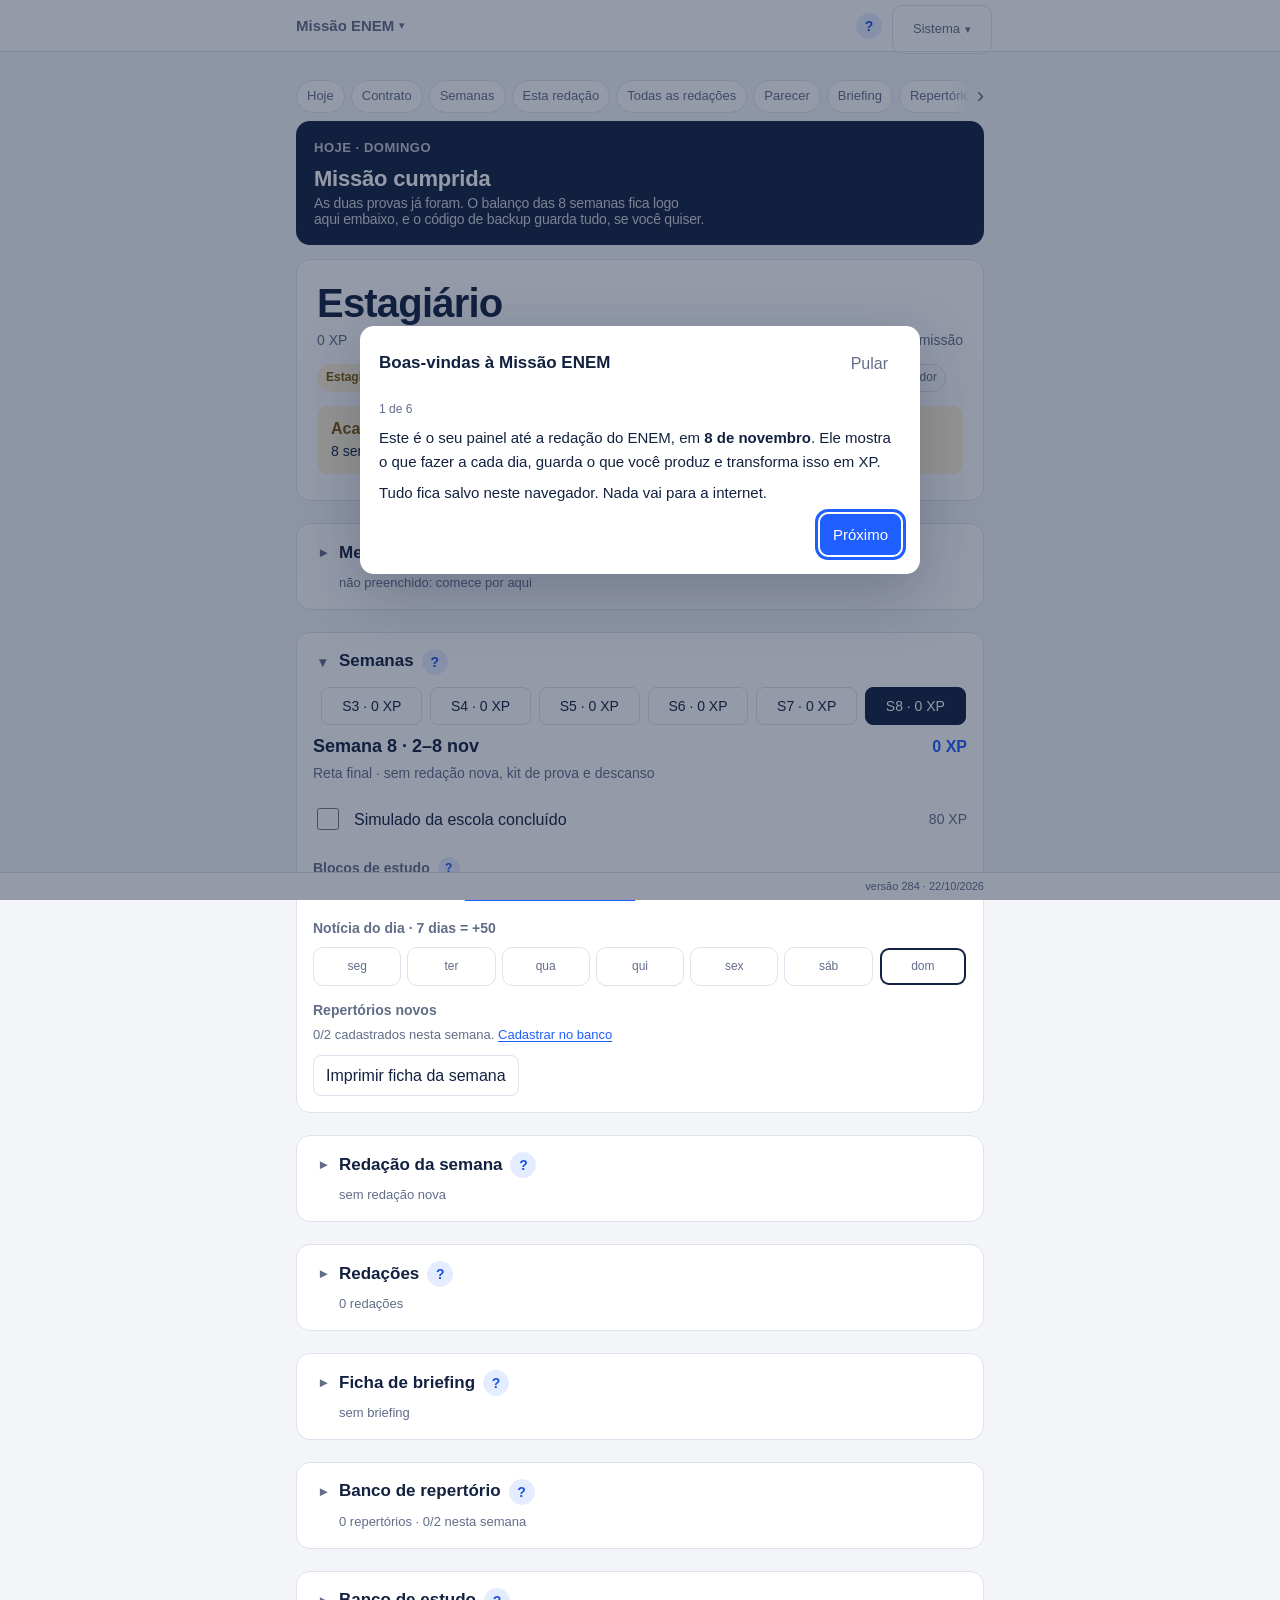
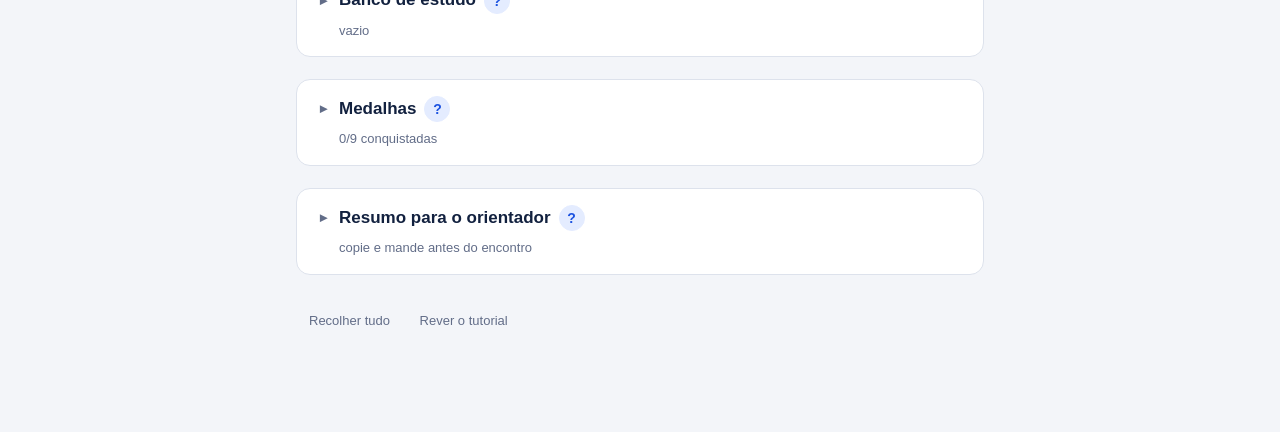
==== commit 0061d52a: "versão hospedada 284" ====
--- a/aluno/index.html
+++ b/aluno/index.html
@@ -382,6 +382,11 @@
   h2{font-size:17px;margin:0;font-weight:700}
   h3{font-size:14px;margin:14px 0 6px;font-weight:700;color:var(--muted)}
   h3.sep{margin-top:22px;padding-top:16px;border-top:1px solid var(--line)}
+  /* O <span data-nome> do contrato ("Assinado por Arthur em") mora num `.f`, que é flex em coluna:
+     como item de flex o nome virava linha própria, e o rótulo saía em três. Gêmea da regra do painel,
+     pela mesma razão e com a mesma conta; fica no CSS de cada tela e não na base, porque o Escolha e a
+     Missão Olimpíadas não têm [data-nome] e não devem carimbar versão nova por isto. */
+  span[data-nome]{display:contents}
   .sec{background:var(--surface);border:1px solid var(--line);border-radius:14px;padding:16px;margin-top:22px;scroll-margin-top:12px}
   .sec > header{display:flex;justify-content:space-between;align-items:center;gap:10px;flex-wrap:wrap;margin-bottom:8px;cursor:pointer;user-select:none}
   .sec h2,.sec h3.hh{display:flex;align-items:center;gap:8px}
@@ -452,14 +457,27 @@
   .week header{display:flex;justify-content:space-between;align-items:baseline;gap:10px;flex-wrap:wrap;margin-bottom:4px}
   .week header strong{font-size:18px}
   .week header .xp{color:var(--blue);font-weight:700}
-  .theme{color:var(--muted);font-size:14px;margin-bottom:12px}
-  .task{display:flex;align-items:center;gap:12px;padding:10px 0;border-top:1px solid var(--line)}
+  /* 72ch é a medida que o resto da tela já usa (#eHumorDica, #redAviso). Sem teto, o tema da semana
+     corria ~93 caracteres numa linha só no desktop: o card pode ser largo sem que a frase seja. */
+  .theme{color:var(--muted);font-size:14px;margin-bottom:12px;max-width:72ch}
+  .task{display:flex;align-items:center;flex-wrap:wrap;gap:0 12px;padding:10px 0;border-top:1px solid var(--line)}
   .task.first{border-top:0}
   .task input[type=checkbox]{width:22px;height:22px;accent-color:var(--blue);flex:0 0 auto}
   .task label{flex:1;min-width:0;cursor:pointer;overflow-wrap:break-word}
   .task .pts{color:var(--muted);font-size:14px;white-space:nowrap}
   .task.done label{color:var(--muted);text-decoration:line-through}
   .task input:disabled + label{color:var(--muted);cursor:default}
+  /* A linha que diz por que a caixa está apagada. Fica FORA do <label> — "a linha ao lado dele", nas
+     palavras do DESIGN.md —, em linha própria: dentro do rótulo ela entrava no nome acessível da
+     caixa e o texto saía grudado ("quintahoje ainda dá"). Em tinta cheia, porque o apagado é a caixa
+     e não a explicação. 13px é o passo abaixo do corpo, não um tamanho novo; o recuo da esquerda
+     alinha com o rótulo (22px da caixa + 12px do vão) e é PADDING: com `flex-basis:100%` a margem
+     fica fora da base e põe a página inteira a rolar 1px de lado. */
+  .task .dica{flex:1 0 100%;padding-left:34px;font-size:13px;color:var(--ink);margin-top:2px}
+  .task.done .dica{display:none}
+  /* No papel, não: a caixa vira quadrado para marcar à mão, e "hoje ainda dá" é uma frase presa ao
+     relógio numa folha que vai ser lida depois. Estado de tela não se imprime. */
+  @media print{.task .dica{display:none}}
   .days{display:grid;grid-template-columns:repeat(7,1fr);gap:6px;margin:8px 0 4px}
   .days label{display:flex;flex-direction:column;align-items:center;gap:4px;font-size:12px;color:var(--muted);padding:10px 0;border:1px solid var(--line);border-radius:10px;cursor:pointer}
   .days label.on{background:var(--green-soft);color:var(--green);border-color:transparent;font-weight:700}
@@ -527,6 +545,10 @@
   .outra .actions{margin-top:8px}
   .outraTexto p{margin-top:8px;white-space:pre-wrap;background:var(--surface);color:var(--ink);border-radius:8px;padding:8px 10px;max-height:40vh;overflow:auto}
   @media print{.outras{display:none}}
+  /* A leitura por matéria: `p{margin:0}` da base deixava as linhas coladas e o bloco lia como uma
+     mancha de negrito. O h3 acima é o rótulo; 2px entre as linhas basta para separá-las. */
+  #estudoHumorWrap h3{margin-top:16px}
+  .humor p + p{margin-top:2px}
   .pmsg h3{margin:0;font-size:14px;display:flex;align-items:baseline;gap:8px;flex-wrap:wrap}
   .pmsg h3 .muted{font-size:12px;font-weight:400}
   .pmsg p{margin:0;white-space:pre-line;min-width:0}
@@ -569,8 +591,12 @@
   .parecer .pitem label{flex:1;min-width:0;display:grid;gap:2px;cursor:pointer;overflow-wrap:anywhere}
   .parecer .pitem label .muted{font-size:12px}
   /* Feito é o mesmo risco apagado da tarefa marcada, e vai no <label>, nunca no .pitem: em contêiner
-     flex o text-decoration do pai alcança o filho e riscaria também a caixa. */
-  .parecer .pitem.done label{color:var(--muted);text-decoration:line-through}
+     flex o text-decoration do pai alcança o filho e riscaria também a caixa.
+     Dentro do rótulo o risco vai nos FILHOS que são a tarefa — o título e o complemento —, nunca no
+     rótulo inteiro: o `.muted` é o "porquê" do item, e riscado a 12px ele ficava ilegível justamente
+     no item que ele cumpriu. É a mesma regra já escrita para o `.today .item.ok`. */
+  .parecer .pitem.done label{color:var(--muted)}
+  .parecer .pitem.done label > b,.parecer .pitem.done label > span:not(.muted){text-decoration:line-through}
   /* Bloco de estudo: a mesma linha do repertório. O "O que é" deixou de ser um <p class="oque"> e passou
      a ser a nota formatada (`.nota`), que é quem guarda as quebras de linha vindas do textarea. */
   .rep.estudo .onde{white-space:normal}
@@ -841,6 +867,13 @@
   .noticia > summary .titulo{min-width:0;overflow-wrap:anywhere}
   .noticia > summary .rotulo{font-size:12px;color:var(--blue-ink);background:var(--blue-soft);border-radius:99px;padding:2px 8px}
   .noticia > .body{padding:0 12px 12px;min-width:0}
+  /* Os seis campos de prosa crescem até 160px e depois rolam por dentro. O mínimo é 44px: vazio o
+     campo é quase do tamanho que sempre foi, e só quem escreveu paga a altura — mas campo de texto
+     que o dedo acerta não desce de 44, e a 40 a varredura T0 media 41,6–42,1. */
+  .noticia textarea{min-height:44px;max-height:160px;field-sizing:content}
+  /* No papel o campo não rola: a ficha impressa leva o texto inteiro, que o <input> de antes cortava
+     na largura. O !important vence a altura inline que o grow() escreve onde não há field-sizing. */
+  @media print{.noticia textarea{min-height:0;max-height:none;height:auto !important;overflow:visible}}
   .noticia > .body > .actions{margin-top:12px}
   @media (pointer:coarse){.noticia > summary{min-height:44px}}
   @media print{.sec.closed > .body{display:block}.sum{display:none}}
@@ -871,6 +904,10 @@
   .notaslinha{display:flex;flex-wrap:wrap;gap:4px 14px;margin:0;font-variant-numeric:tabular-nums}
   .fichaparecer{margin-top:18px;border-top:1px solid var(--line);padding-top:14px}
   .fichaparecer h3{margin:0 0 4px}
+  /* A ação da ficha INTEIRA, separada do bloco do parecer pelo mesmo fio que abre aquele bloco. Sem
+     isto, com "O que ficou de fazer" vazio, "Colar o parecer" e "Imprimir esta redação" encostavam um
+     no outro como dois botões iguais de um grupo só — e eles têm donos diferentes. */
+  #fichaAcoes{margin-top:18px;border-top:1px solid var(--line);padding-top:14px}
   /* O item DERIVADO da lista não tem caixa: ele some quando a condição é cumprida, e uma caixa
      prometeria um gesto que não existe (BR-18). A seta diz "o próximo passo é este" sem pedir clique. */
   .parecer .pitem .pimp{display:none}
@@ -880,12 +917,18 @@
   .parecer .pitem.der p span{font-size:12px;color:var(--muted)}
   /* O catálogo: uma linha por redação, a identificação em cima e as etiquetas embaixo. Linha inteira é
      o alvo — o gesto é "abrir esta redação", não "clicar num pedaço dela". */
-  .redrow{display:grid;gap:4px;width:100%;text-align:left;margin-top:8px;padding:12px;background:var(--surface);border:1px solid var(--line);border-radius:10px;font-size:14px;color:var(--ink)}
+  .redrow{display:grid;gap:4px;width:100%;text-align:left;margin-top:8px;padding:12px 30px 12px 12px;background:var(--surface);border:1px solid var(--line);border-radius:10px;font-size:14px;color:var(--ink);position:relative}
   .redrow .titulo{font-weight:600;min-width:0;overflow-wrap:anywhere}
   .redmarcas{display:flex;flex-wrap:wrap;align-items:center;gap:6px 10px;font-size:12px}
   .rednota{font-weight:700;font-variant-numeric:tabular-nums}
   /* A semana 8 não é um botão: não há redação nova nela, e um botão prometeria uma ficha para abrir. */
   .redrow.semred{color:var(--muted);font-weight:400;cursor:default}
+  /* A linha é um <button> desenhado exatamente como um card, e o sistema proíbe hover: a única pista de
+     que ela abre era o cursor, que no toque não existe. O `›` é o mesmo da fila que rola — marca
+     tipográfica na fonte do sistema, não figura, e não entra na conta de ícones. A semana 8 não abre
+     nada e não ganha a marca; no papel ninguém toca em nada e ela sai. */
+  .redrow:not(.semred)::after{content:"›";position:absolute;right:12px;top:50%;transform:translateY(-50%);color:var(--muted);font-size:18px;line-height:1}
+  @media print{.redrow{padding-right:12px}.redrow::after{content:none}}
   #redacoesList > .vazio{max-width:58ch}
   /* O banco de temas: uma entrada por <details>, com um primário só dentro dela (US-007 EC-3). */
   .tema{margin-top:8px;border:1px solid var(--line);border-radius:10px;padding:10px 12px}
@@ -1016,8 +1059,9 @@
     .parecer .pitem input[type=checkbox]:checked{background:var(--muted)}
   }
 
-  /* O aviso de mudança dos arquivos avulsos (etapa 2): a faixa azul de sempre, com a lista dos passos. */
-  #mudou{margin:0 0 12px}
+  /* O aviso de mudança dos arquivos avulsos (etapa 2): a faixa azul de sempre, com a lista dos passos.
+     Sem margem própria — abaixo do Hoje ele é um alerta como os outros e usa o `.alert{margin-top:14px}`
+     da tela, e a folga de baixo é o `margin-top` do herói. Acima do Hoje ele precisava de `0` no topo. */
   #mudou p,#mudou ol{margin:0}
   #mudou ol{margin-top:6px;padding-left:22px}
   #mudou li+li{margin-top:2px}
@@ -1213,24 +1257,10 @@
   </div>
   <div class="navwrap fila">
     <nav class="nav" aria-label="Seções">
-      <a href="#hoje">Hoje</a><a href="#contrato">Contrato</a><a href="#semanas-wrap">Semanas</a><a href="#redacao">Redação</a><a href="#redacoes">Redações</a><a href="#parecer">Parecer</a><a href="#briefing">Briefing</a><a href="#banco">Repertório</a><a href="#estudo">Estudo</a><a href="#medalhas">Medalhas</a><a href="#resumo">Resumo</a>
+      <a href="#hoje">Hoje</a><a href="#contrato">Contrato</a><a href="#semanas-wrap">Semanas</a><a href="#redacao">Esta redação</a><a href="#redacoes">Todas as redações</a><a href="#parecer">Parecer</a><a href="#briefing">Briefing</a><a href="#banco">Repertório</a><a href="#estudo">Estudo</a><a href="#medalhas">Medalhas</a><a href="#resumo">Resumo</a>
     </nav>
   </div>
   <div class="alert" id="storeAlert" role="alert" hidden></div>
-  <!-- A versão final dos arquivos avulsos (etapa 2, BR-45, US-033): o produto mudou de casa, e este
-       arquivo diz para onde e como levar o que está aqui. Nasce `hidden`; só aparece aberto do disco
-       (`file:`) — no app (`APP`) e na versão hospedada (`https:`) ele não tem o que dizer. Os passos
-       mandam BAIXAR o arquivo, nunca copiar o código: o arquivo leva tudo, e a mensagem do WhatsApp
-       tem limite (US-033 EC-2). -->
-  <div class="alert info" id="mudou" hidden>
-    <p><b>A Missão ENEM agora mora num endereço e no aplicativo.</b> Este arquivo continua abrindo, mas não recebe mais novidades. Para levar tudo o que você fez:</p>
-    <ol>
-      <li>Aqui, em <b>Resumo → Backup</b>, toque em <b>Baixar arquivo de backup</b> e guarde o arquivo .txt.</li>
-      <li>Abra <a href="https://diogodomanski.github.io/missao-enem-releases/aluno/">diogodomanski.github.io/missao-enem-releases/aluno</a> — ou o aplicativo de desktop, se você já usa.</li>
-      <li>Lá, em <b>Resumo → Backup → Restaurar backup</b>, escolha o arquivo. É uma vez só.</li>
-    </ol>
-  </div>
-
   <section class="today" id="hoje">
     <div class="todayhead">
       <h2 id="todayTitle">Hoje</h2>
@@ -1251,6 +1281,26 @@
     <div class="tl" id="timeline"></div>
     <p class="lembretes" id="lembretesLinha"><button class="linkish" id="lembretesAbre">Lembretes no celular</button></p>
   </section>
+
+  <!-- DEPOIS do Hoje, nunca antes: o princípio nº 1 é "o que eu faço agora" antes de tudo, e em 390px
+       este aviso comia 250px dos 844 da primeira dobra — o Hoje começava em y=378 e o herói ficava
+       inteiro fora da tela. Na primeira abertura ele ainda aparecia ATRÁS do tutorial de boas-vindas:
+       o produto se apresentava e se aposentava na mesma tela. Aqui ele continua acima de todo o resto
+       e segue aparecendo em toda abertura (migrar é o que se quer), sem disputar a manchete.
+       `#storeAlert` fica onde está: "não estou conseguindo salvar" vem antes de qualquer coisa. -->
+  <!-- A versão final dos arquivos avulsos (etapa 2, BR-45, US-033): o produto mudou de casa, e este
+       arquivo diz para onde e como levar o que está aqui. Nasce `hidden`; só aparece aberto do disco
+       (`file:`) — no app (`APP`) e na versão hospedada (`https:`) ele não tem o que dizer. Os passos
+       mandam BAIXAR o arquivo, nunca copiar o código: o arquivo leva tudo, e a mensagem do WhatsApp
+       tem limite (US-033 EC-2). -->
+  <div class="alert info" id="mudou" hidden>
+    <p><b>A Missão ENEM agora mora num endereço e no aplicativo.</b> Este arquivo continua abrindo, mas não recebe mais novidades. Para levar tudo o que você fez:</p>
+    <ol>
+      <li>Aqui, em <b>Resumo → Backup</b>, toque em <b>Baixar arquivo de backup</b> e guarde o arquivo .txt.</li>
+      <li>Abra <a href="https://diogodomanski.github.io/missao-enem-releases/aluno/">diogodomanski.github.io/missao-enem-releases/aluno</a> — ou o aplicativo de desktop, se você já usa.</li>
+      <li>Lá, em <b>Resumo → Backup → Restaurar backup</b>, escolha o arquivo. É uma vez só.</li>
+    </ol>
+  </div>
 
   <section class="hero" tabindex="-1">
     <p class="rank" id="rank">Estagiário</p>
@@ -1343,6 +1393,10 @@
     <div id="redLimpo" role="region" aria-label="Passar a limpo" hidden>
       <div id="limpoRef" class="limporef mt"></div>
       <p class="muted" id="limpoNota" hidden>O rascunho mudou depois desta folha.</p>
+      <!-- O par do "Seu rascunho, só para ler" da folha de cima. São duas folhas numeradas, as duas
+           começando em 1, e só a de cima tinha rótulo — a de baixo, que é onde ele escreve, não tinha
+           nenhum. O `aria-label` da região já dizia "Passar a limpo"; o que faltava era na tela. -->
+      <p class="cap">Sua folha, para passar a limpo</p>
       <p class="sheet-hint" id="limpoDica" hidden>Deite o celular para ver a linha inteira ›</p>
       <div id="limpoFolha" class="limpofolha hand"></div>
       <div class="lines" id="limpoStat"></div>
@@ -1535,8 +1589,16 @@
     <div class="outras" id="estudoOutras" hidden></div>
     <!-- A leitura por matéria: uma linha por matéria que tem alguma marca, sobre a missão inteira.
          Fica entre os chips e os grupos de semana porque é leitura do banco todo, e o cabeçalho de
-         cada grupo é da semana. Texto, nunca gráfico e nunca botão. -->
-    <div class="humor" id="estudoHumor" hidden></div>
+         cada grupo é da semana. Texto, nunca gráfico e nunca botão.
+         O h3 é o nome que o HELP.estudo já dá a este bloco ("Como foi estudar, acima dos grupos") e
+         que faltava na tela: sem ele, cinco linhas em negrito apareciam sem rótulo e pesavam mais que
+         o h3 cinza da semana logo abaixo. Não leva `?` próprio — a ajuda deste bloco é a da seção, e
+         um segundo ponto de interrogação a dois centímetros do primeiro não é ajuda, é ruído.
+         O rótulo é estático e quem se refaz é só a lista: o wrap é que esconde os dois juntos. -->
+    <div id="estudoHumorWrap" hidden>
+      <h3>Como foi estudar</h3>
+      <div class="humor" id="estudoHumor"></div>
+    </div>
     <div id="estudoList" class="mt"></div>
   </section>
 
@@ -1575,7 +1637,7 @@
 <footer class="shell-footer">
   <!-- O lugar vazio à esquerda é de propósito: é onde entra o que a barra vier a hospedar.
        Não crie div vazia para reservá-lo. -->
-  <div class="in"><p class="versao">versão 267 · 21/10/2026</p></div>
+  <div class="in"><p class="versao">versão 284 · 22/10/2026</p></div>
 </footer>
 <!-- /build:footer -->
 <div class="toast" id="toast" role="status"></div>
@@ -1758,6 +1820,11 @@
   ];
   // Reta final (semana 8): sem redação nova, sem briefing, sem missão. Só notícia, blocos e simulado valem XP (máximo 300).
   const FINAL_HIDE = new Set(["red","early","read","rew","brief","miss"]);
+  // As três que a chamada de domingo produz, e por isso não são falta antes dela: a leitura em voz
+  // alta e o briefing acontecem NO encontro, e o parágrafo reescrito depois. Usado só pelo resumo
+  // para o pai; o painel Hoje tem a conta dele (`posChamada`), que é sobre outra coisa — lá a
+  // pergunta é "o que marcar agora", aqui é "o que não citar como falta".
+  const POS_CHAMADA = new Set(["read","brief","rew"]);
   // Matérias do bloco de estudo: a lista que o Arthur propôs, na ordem dele, mais "Outra" como saída
   // (História, Artes e Espanhol são conteúdo de ENEM que não estava na lista). A chave é um slug, não o
   // índice: reordenar a lista ou promover História depois não pode remexer no que já está gravado.
@@ -2112,6 +2179,12 @@
     backup:{t:"Backup e conexão",b:`<p>O backup é o seu progresso inteiro num código ou num arquivo: <b>${APP?"Salvar arquivo…":"Baixar arquivo de backup"}</b> guarda tudo, e <b>Restaurar backup</b> traz de volta, aqui ou em outro aparelho. Com conta ou sem conta, funciona igual.</p><p><b>Com a conexão ao orientador,</b> o que você registra sobe sozinho para o painel. A conexão não substitui o backup: o arquivo continua sendo seu, e restaurar continua valendo como sempre. <b>Sair da conta</b> encerra a sessão neste computador; o que ainda esperava a rede fica guardado aqui e sobe quando você entrar de novo.</p><p><b>Em mais de um aparelho,</b> o que foi feito num sem rede e no outro também se soma quando a rede volta: blocos, repertórios, notícias e marcas ficam todos, e o XP nunca diminui por causa disso. Um mesmo texto mudado nos dois fica com a mudança mais recente, e a outra versão é guardada: o campo mostra <b>Havia outra versão deste texto</b>, com <b>Ver</b> (e ali <b>Usar esta</b>, que troca as duas) e <b>Dispensar</b>, que a apaga de vez. <b>Zerar tudo</b>, conectado, zera a missão em todos os seus aparelhos — e o Desfazer dos 8 segundos devolve em todos.</p>`},
   };
   const BRIEF_FIELDS = [["tema","Tema da notícia"],["fontes","Fonte(s)"],["oque","1. O que aconteceu (1 frase)"],["porque","2. Por que importa (1 frase)"],["ganha","3. Quem ganha / quem perde"],["brasil","4. E o Brasil?"],["serve","5. Serve de repertório para temas de"],["pergunta","Pergunta que eu não sei responder"]];
+  // Os seis de prosa são textarea que cresce; `tema` e `fontes` continuam campo de uma linha (o tema é
+  // também o título do item recolhido, e a fonte é um endereço). O briefing é o único texto do app que
+  // ele escreve para FALAR, não para arquivar: são 400 caracteres permitidos contra ~80 visíveis num
+  // input, e entre escrever na sexta e apresentar no domingo não havia superfície nenhuma que mostrasse
+  // o que ele escreveu — nem o resumo para o pai, que corta os cinco centrais de propósito.
+  const BRIEF_LONGOS = new Set(["oque","porque","ganha","brasil","serve","pergunta"]);
   const BADGES = [
     {id:"tese",  name:"Primeira Tese",     desc:"C2 ≥ 160 em uma redação",     test:s=>anyScore(s,"c2",v=>v>=160)},
     {id:"cinco", name:"Cinco Elementos",   desc:"Proposta completa, C5 = 200", test:s=>anyScore(s,"c5",v=>v>=200)},
@@ -2745,7 +2818,7 @@
     if(p.tropecos.length){
       const n = p.tropecos.reduce((a,t)=>a+t.casos.length,0);
       h += `<div class="pbloco"><h3>Os tropeços de português <span class="pcomp">C1 · ${n} desvio${n===1?"":"s"} · para conferir ao reescrever</span></h3><p class="muted">Não são o ajuste da semana. São o que, conferido antes de entregar, sobe a C1 sem esforço novo.</p><ol class="ptrop">`
-        + p.tropecos.map((t,i)=>`<li><b>${esc(t.tipo)} (${t.casos.length} ${t.casos.length===1?"vez":"vezes"})${i===0&&t.casos.length>1?` <span class="pchip">o que mais se repete</span>`:""}</b><p class="pcasos">${t.casos.map(c=>"linha" in c ? `linha ${c.linha} ${esc(c.antes)} / ${esc(c.depois)}` : `§${c.paragrafo} ${esc(c.trecho)}`).join(" · ")}</p><p>${esc(t.regra)}</p><p><b>Como conferir:</b> ${esc(t.conferir)}${link(t.link)}</p></li>`).join("")
+        + p.tropecos.map((t,i)=>`<li><b>${esc(t.tipo)} (${t.casos.length} ${t.casos.length===1?"vez":"vezes"})${i===0&&t.casos.length>1?` <span class="pchip">o que mais se repete</span>`:""}</b><p class="pcasos">${t.casos.map(c=>"linha" in c ? `linha ${c.linha} ${esc(c.antes)} / ${esc(c.depois)}` : `§${c.paragrafo} ${esc(c.trecho)}`).join(" · ")}</p><p>${esc(t.regra)}</p>${t.conferir || t.link ? `<p><b>Como conferir:</b> ${esc(t.conferir)}${link(t.link)}</p>` : ""}</li>`).join("")
         + `</ol></div>`;
     }
     if(p.mapa.length) h += `<div class="pbloco"><h3>Para as próximas redações <span class="pcomp">fica anotado, não é tarefa</span></h3><p class="muted">O que os leitores viram além do ajuste. O plano é um ajuste por semana: isto é o mapa do que vem depois.</p><ul class="pmapa">${p.mapa.map(m=>`<li><b>${esc(m.titulo)}${m.comp?` (${up(m.comp)})`:""}.</b> ${esc(m.texto)}${m.conferir?` <i>Como conferir:</i> ${esc(m.conferir)}`:""}</li>`).join("")}</ul></div>`;
@@ -2900,7 +2973,12 @@
     const el = document.getElementById("vs"); const me = weekXP(current), prev = current>1 ? weekXP(current-1) : 0;
     // Do dia da prova em diante ninguém compara semanas: cobrar mais de quem já terminou seria o contrário do jogo.
     // Na semana 8 também não: ela vale no máximo 300 XP e o plano manda descansar.
-    if(daysToEnem()<=0 || WEEKS[current-1].final || current<=1 || !prev){ el.textContent = ""; return; }
+    // E de segunda a sexta também não (ADR-001 de resumo-que-so-fala-em-divida): comparar uma semana
+    // VIVA com uma FECHADA é aritmeticamente garantido dizer que ele está perdendo em seis dos sete
+    // dias, e esta é a única frase do herói dirigida pessoalmente a ele. No sábado e no domingo as
+    // duas semanas têm quase o mesmo tamanho, e aí "faltam N para passar" é alvo que ele alcança
+    // antes de a semana fechar — que é o que a frase sempre prometeu ser. A redação não muda.
+    if(daysToEnem()<=0 || WEEKS[current-1].final || current<=1 || !prev || todayIdx()<5){ el.textContent = ""; return; }
     el.innerHTML = me>prev ? `Semana ${current}: <b>${me} XP</b> · já passou a semana ${current-1} (${prev} XP).`
       : me===prev ? `Semana ${current}: <b>${me} XP</b> · empatou com a semana ${current-1}.`
       // Atrás nunca vira dívida: a frase diz quanto falta para passar, não quanto ele está devendo.
@@ -2915,7 +2993,12 @@
   function renderContrato(){
     const c = state.contrato;
     document.getElementById("contratoResumo").innerHTML = [
-      [`Encontro com ${orientador()}`, c.encontro], ["Redação até", c.entrega], ["Jogo na semana", c.jogoHoras ? `até ${c.jogoHoras}/dia` : ""], ["Jogo só depois de", c.jogoDepois], ["Correção", c.plataforma], ["Próxima recompensa", nextReward()]
+      // O rótulo é LEGENDA de um valor que está acima dele, então ele não pode ser uma frase pela
+      // metade: "fechar o bloco de estudo" sobre "Jogo só depois de" lia de trás para a frente, e o
+      // mesmo com "quinta" sobre "Redação até". No painel do pai os mesmos campos saem como
+      // "<b>Jogo só depois de:</b> fechar o bloco" — ali a frase inteira existe e o rótulo fica.
+      // "combinada" separa esta recompensa da patente que o herói aponta: são duas escadas.
+      [`Encontro com ${orientador()}`, c.encontro], ["Prazo da redação", c.entrega], ["Jogo na semana", c.jogoHoras ? `até ${c.jogoHoras}/dia` : ""], ["Condição para jogar", c.jogoDepois], ["Correção", c.plataforma], ["Próxima recompensa combinada", nextReward()]
     ].map(([l,v])=>`<div><b>${esc(v)||"—"}</b><small>${l}</small></div>`).join("");
     document.querySelectorAll("[data-c]").forEach(inp=>{ if(document.activeElement!==inp) inp.value = c[inp.dataset.c]||""; inp[inp.tagName==="SELECT"?"onchange":"oninput"] = ()=>{
       const k = inp.dataset.c; c[k] = inp.value;
@@ -3055,7 +3138,14 @@
     TASKS.forEach(t=>{
       if(meta.final && FINAL_HIDE.has(t.id)) return;
       const on = !!w.tasks[t.id], dis = t.needs && !w.tasks[t.needs];
-      html += `<div class="task ${on?'done':''} ${first?'first':''}"><input type="checkbox" id="t-${t.id}" data-task="${t.id}" ${on?'checked':''} ${dis?'disabled':''}><label for="t-${t.id}">${t.label}</label><span class="pts">${t.needs?'+':''}${t.xp} XP</span></div>`; first = false;
+      // Quem diz o que falta nunca é o controle apagado, é a linha ao lado dele, sempre visível
+      // (DESIGN.md). Sem isto a linha do bônus ficava cinza e muda na quinta — o único dia em que ele
+      // ainda é ganhável —, e a maior alavanca de antecipação do plano se parecia com uma já perdida.
+      // "hoje ainda dá" só na semana real: na aba de uma semana passada seria mentira sobre o relógio.
+      const dica = !dis ? "" : t.needs === "red"
+        ? (current === guessWeek() && todayIdx() <= 3 ? "hoje ainda dá: marque a redação" : "marque a redação primeiro")
+        : "falta a tarefa de cima";
+      html += `<div class="task ${on?'done':''} ${first?'first':''}"><input type="checkbox" id="t-${t.id}" data-task="${t.id}" ${on?'checked':''} ${dis?'disabled':''}><label for="t-${t.id}">${t.label}</label><span class="pts">${t.needs?'+':''}${t.xp} XP</span>${dica?`<small class="dica">${dica}</small>`:""}</div>`; first = false;
     });
     // A lista dos blocos mora no banco de estudo, e só lá. Aqui fica a régua da semana, no mesmo formato
     // da linha de repertório algumas linhas abaixo — quanto dos cinco já foi e o caminho para registrar.
@@ -3141,8 +3231,16 @@
     document.getElementById("eMin").innerHTML = opts;
     // As três pílulas saem de HUMOR, como as opções de Matéria saem de MATERIAS: a escala é um literal
     // só, igual nos dois apps, e trocar uma palavra depois é trocá-la num lugar.
+    // O `aria-describedby` vai nos TRÊS rádios e não no `role="radiogroup"` de #eHumor: na árvore de
+    // acessibilidade do Chrome a descrição do grupo não desce para os rádios — medido em 22/10/2026,
+    // o grupo a recebe e os três ficam com `description: null` —, e é no rádio que o foco pousa. Em
+    // modo de foco, que é o modo em que se preenche formulário, sem isto ele ouvia "Pesou, botão de
+    // opção 1 de 3" e não o que a palavra significa nem que a marca é lida
+    // (BUG-20261021-dica-da-marca-nao-e-anunciada-no-grupo). Preço aceito: a glosa inteira a cada
+    // seta. A dica é texto vivo — `renderNome()` reescreve o `<span data-orientador="de">` de dentro
+    // dela quando conectado —, e a descrição acompanha sozinha, porque o laço é por id.
     document.getElementById("eHumor").innerHTML = HUMOR
-      .map(([v,l])=>`<label><input type="radio" name="eHumor" value="${v}" data-humor="${v}"><span>${esc(l)}</span></label>`).join("");
+      .map(([v,l])=>`<label><input type="radio" name="eHumor" value="${v}" data-humor="${v}" aria-describedby="eHumorDica"><span>${esc(l)}</span></label>`).join("");
   })();
 
   // ---------- como foi estudar: ler, mostrar e LIMPAR a marca no formulário
@@ -4744,7 +4842,9 @@
     const ap = x.apresenta, id = esc(x.id), tit = (x.tema||"").trim() ? esc(x.tema) : "Sem título";
     return `<details class="noticia" data-noticia="${id}"${ap || noticiaAberta.has(x.id) ? " open" : ""}>`
       + `<summary>${ap ? `<span class="rotulo">Vou apresentar</span>` : ""}<span class="titulo">${tit}</span></summary><div class="body">`
-      + BRIEF_FIELDS.map(([k,l])=>`<label class="f mt">${l}<input id="nt-${id}-${k}" data-bf="${k}" maxlength="400" value="${esc(x[k])}"></label>`).join("")
+      + BRIEF_FIELDS.map(([k,l])=>`<label class="f mt">${l}${BRIEF_LONGOS.has(k)
+          ? `<textarea id="nt-${id}-${k}" data-bf="${k}" data-grow="160" rows="1" maxlength="400">${esc(x[k])}</textarea>`
+          : `<input id="nt-${id}-${k}" data-bf="${k}" maxlength="400" value="${esc(x[k])}">`}</label>`).join("")
       + `<div class="actions noprint">${ap ? "" : `<button class="quiet" data-apresentar="${id}">Apresentar esta</button>`}<button class="quiet" data-del-noticia="${id}">Apagar</button></div></div></details>`;
   }
   function renderBrief(){
@@ -4756,12 +4856,15 @@
     const ap = apresentada(w);
     if(!ap){ f.innerHTML = `<p class="muted vazio">Nenhuma notícia nesta semana ainda. Toque em <b>Nova notícia</b> para abrir a ficha da que você vai apresentar no domingo.</p>`; return; }
     f.innerHTML = [ap, ...w.noticias.filter(x=>x!==ap)].map(noticiaHTML).join("");
+    // Onde não há field-sizing, quem dá a altura é o grow(): aqui depois de desenhar, no toggle (campo
+    // dentro de item fechado mede zero e o grow desiste) e a cada tecla, no ouvinte de input abaixo.
+    f.querySelectorAll("textarea[data-grow]").forEach(grow);
     const item = el=>wk(n).noticias.find(x=>x.id===el.closest("[data-noticia]").dataset.noticia);
     // Digitar grava e refaz só os resumos, nunca a lista: o texto de um item continua onde está quando
     // ele abre outro. O tema também é o título do item recolhido, então ele acompanha a digitação.
     f.querySelectorAll("[data-bf]").forEach(inp=>inp.addEventListener("input",e=>{
       const x = item(inp); if(!x) return;
-      x[inp.dataset.bf] = e.target.value; save(); renderSummaries();
+      x[inp.dataset.bf] = e.target.value; grow(e.target); save(); renderSummaries();
       if(inp.dataset.bf==="tema") inp.closest(".noticia").querySelector("summary .titulo").textContent = x.tema.trim() ? x.tema : "Sem título";
       // O Hoje decide o passo do briefing pelo tema da apresentada: ele precisa ver a digitação, senão
       // continua pedindo a ficha que acabou de ser preenchida. Redesenhar o Hoje não toca no foco daqui.
@@ -4769,6 +4872,7 @@
     }));
     f.querySelectorAll("details.noticia").forEach(d=>d.addEventListener("toggle",()=>{
       const id = d.dataset.noticia, x = wk(n).noticias.find(y=>y.id===id);
+      if(d.open) d.querySelectorAll("textarea[data-grow]").forEach(grow);
       if(!x || x.apresenta) return;
       if(d.open) noticiaAberta.add(id); else noticiaAberta.delete(id);
     }));
@@ -4872,7 +4976,7 @@
     const all = state.estudo;
     if(!all.length){
       wrap.hidden = true; chips.hidden = true; chips.innerHTML = ""; estudoFiltro = null;
-      document.getElementById("estudoHumor").hidden = true;
+      document.getElementById("estudoHumorWrap").hidden = true;
       list.innerHTML = `<p class="muted vazio">Banco vazio. Cada bloco que você registrar nas semanas aparece aqui para revisar.</p>`;
       return;
     }
@@ -4905,7 +5009,7 @@
       return `<p><b>${esc(l)}</b> · ${ps.join(" · ")}</p>`;
     }).filter(Boolean);
     hum.innerHTML = linhas.join("");
-    hum.hidden = !linhas.length;
+    document.getElementById("estudoHumorWrap").hidden = !linhas.length;
     const vis = estudoFiltro ? all.filter(e=>matLabel(e)===estudoFiltro) : all;
     if(!vis.length){
       // Só o chip preso chega aqui: a lista diz o mesmo que a fila — a matéria marcada, com 0.
@@ -5333,11 +5437,39 @@
     // falta só entra numa semana que a exige, dentro da única linha "Ainda não" (ADR-002). Em
     // andamento numa semana que não a exige, não se fala dela.
     const limpoFim = limpoEstado(w)==="finalizada", limpoTxt = limpoFim ? `folha passada a limpo (${nLinhas(limpoEscritas(w.limpo))})` : "";
-    const naoFeitas = [...vis.filter(t=>!w.tasks[t.id]&&!t.needs).map(t=>t.label), ...falta.map(x=>x.titulo), ...(meta.limpo&&!limpoFim?["Passar a limpo"]:[])];
+    // A semana não cobra o que ela ainda não pediu. Três tarefas só acontecem NA chamada ou depois
+    // dela — `read` é "no encontro", `brief` é "apresentado" e `rew` é "até segunda" —, e numa quinta
+    // elas saíam na `Ainda não:` junto das outras: metade da lista era calendário, não atraso. O dia
+    // do encontro sai do CONTRATO (a mesma conta de renderToday(), com domingo de reserva), nunca de
+    // uma constante, e a regra só vale na semana REAL: na aba de uma semana que já fechou elas não
+    // foram feitas mesmo, e aí são falta de verdade.
+    // E A CONTA É A CHAMADA, NÃO O DIA DELA: o resumo é mandado ao pai ANTES da chamada, no próprio
+    // domingo — o painel Hoje modela isso desde sempre, em "o domingo tem duas metades" —, então
+    // parar na véspera deixava a única mensagem que o pai lê exatamente como era antes deste
+    // conserto. O sinal de que a chamada aconteceu é ele ter marcado alguma das três, que é o gesto
+    // que o Hoje já oferece ali; antes disso, no dia do encontro, elas ainda são calendário.
+    const encDia = dayIdx(state.contrato,"encontro")>=0 ? dayIdx(state.contrato,"encontro") : 6;
+    const chamou = [...POS_CHAMADA].some(id=>w.tasks[id]);
+    const antesDaChamada = current===guessWeek() && !chamou && todayIdx()<=encDia;
+    const naoFeitas = [...vis.filter(t=>!w.tasks[t.id]&&!t.needs&&!(antesDaChamada&&POS_CHAMADA.has(t.id))).map(t=>t.label), ...falta.map(x=>x.titulo), ...(meta.limpo&&!limpoFim?["Passar a limpo"]:[])];
     // O título fica sozinho na linha 1 e o tema vem na 2: a suíte reconhece a mensagem pelo começo dela.
     const cab = [`Missão ENEM — Semana ${meta.n} (${meta.range})`, meta.theme,
       `XP da semana: ${weekXP(current)} · Total: ${xp} · Patente: ${r}`, combinadoLine()];
+    // O corpo abre pelo que EXISTE. As linhas `✓` só nascem de tarefa marcada, então numa quinta sem
+    // nada marcado o resumo caía do cabeçalho direto na falta — zero afirmativas contra seis. Esta é
+    // a única linha do resumo que junta num lugar só o que ele registrou e que sem ela só aparece
+    // três e quatro linhas abaixo, cada uma com o seu denominador. Sem denominador aqui de
+    // propósito: `2/7` e `1/5` são medidas, e medida no lugar do elogio é a mesma frase de novo.
+    // "Esta semana" porque ela é DA SEMANA, ao lado de três linhas que são globais e dizem isso
+    // (`no contrato`, `no banco`, `da missão`).
+    // E A GUARDA VEM JUNTO, não depois: numa semana vazia a linha diria `Esta semana até aqui:` e
+    // nada, ou um zero — prometer elogio e entregar zero é pior do que não prometer. Sem nenhuma
+    // parte, ela não existe e o resumo fica como era.
+    const nDias = w.days.reduce((a,b)=>a+b,0), nBlocos = blocos(current).length, nReps = repCount(current);
+    const feito = [nDias?`${nDias} dia${nDias===1?"":"s"} de notícia`:"", nBlocos?`${nBlocos} bloco${nBlocos===1?"":"s"} de estudo`:"",
+      nReps?`${nReps} repertório${nReps===1?"":"s"}`:""].filter(Boolean);
     const lines = [
+      ...(feito.length?[`Esta semana até aqui: ${feito.join(" · ")}`]:[]),
       ...vis.filter(t=>w.tasks[t.id]&&(!t.needs||w.tasks[t.needs])).map(t=>"✓ "+t.label),
       ...(feitos.length?[`✓ Exercícios do parecer: ${feitos.map(x=>x.titulo).join(" · ")}`]:[]),
       ...(naoFeitas.length?[`Ainda não: ${naoFeitas.join(" · ")}`]:[]),
@@ -5345,7 +5477,14 @@
       `Repertórios: ${repCount(current)}/2 nesta semana · ${state.bank.length} no banco${reps.length?` (${reps.map(x=>`${x.nome}${(x.temas||"").trim()?` — ${x.temas}`:""}`).join("; ")})`:""}`,
       `Notícia: ${w.days.reduce((a,b)=>a+b,0)}/7 dias (${DAYS.filter((d,i)=>w.days[i]).join(", ")||"nenhum"})`];
     const gi = gDay(guessWeek(), todayIdx()), seqAtual = dayPerfect(gi) ? perfectRun(gi) : perfectRun(gi-1), seqMelhor = bestRun();
-    if(seqMelhor) lines.push(`Dias perfeitos seguidos: ${seqAtual}${seqMelhor>seqAtual?` (melhor: ${seqMelhor})`:""}`);
+    // Com a corrente em zero a linha dizia `Dias perfeitos seguidos: 0 (melhor: 37)`, que lê como
+    // "você tinha 37 e agora tem 0" — o recorde virava a régua da queda. É a MESMA regra que o
+    // foguinho gelado já pratica na tela ("perder a manhã não apaga o que ele já fez"), aplicada no
+    // outro lugar: em zero a linha diz só o recorde. Com a corrente viva nada muda, e o
+    // `N (melhor: M)` continua palavra por palavra. Sem recorde nenhum continua não havendo linha.
+    if(seqMelhor) lines.push(seqAtual
+      ? `Dias perfeitos seguidos: ${seqAtual}${seqMelhor>seqAtual?` (melhor: ${seqMelhor})`:""}`
+      : `Dias perfeitos seguidos: melhor da missão, ${seqMelhor}`);
     if(w.redacao&&w.redacao.trim()){ const rs=redStats(w.redacao); lines.push(`Redação escrita: ${rs.lines} linha${rs.lines===1?"":"s"}, ${rs.paras} parágrafo${rs.paras===1?"":"s"}${limpoTxt?` · ${limpoTxt}`:""}`); }
     else if(limpoTxt) lines.push(`Redação: ${limpoTxt}`);
     // As redações extras da semana (US-036): o tema e o estado de cada uma, na ordem do registro, e uma
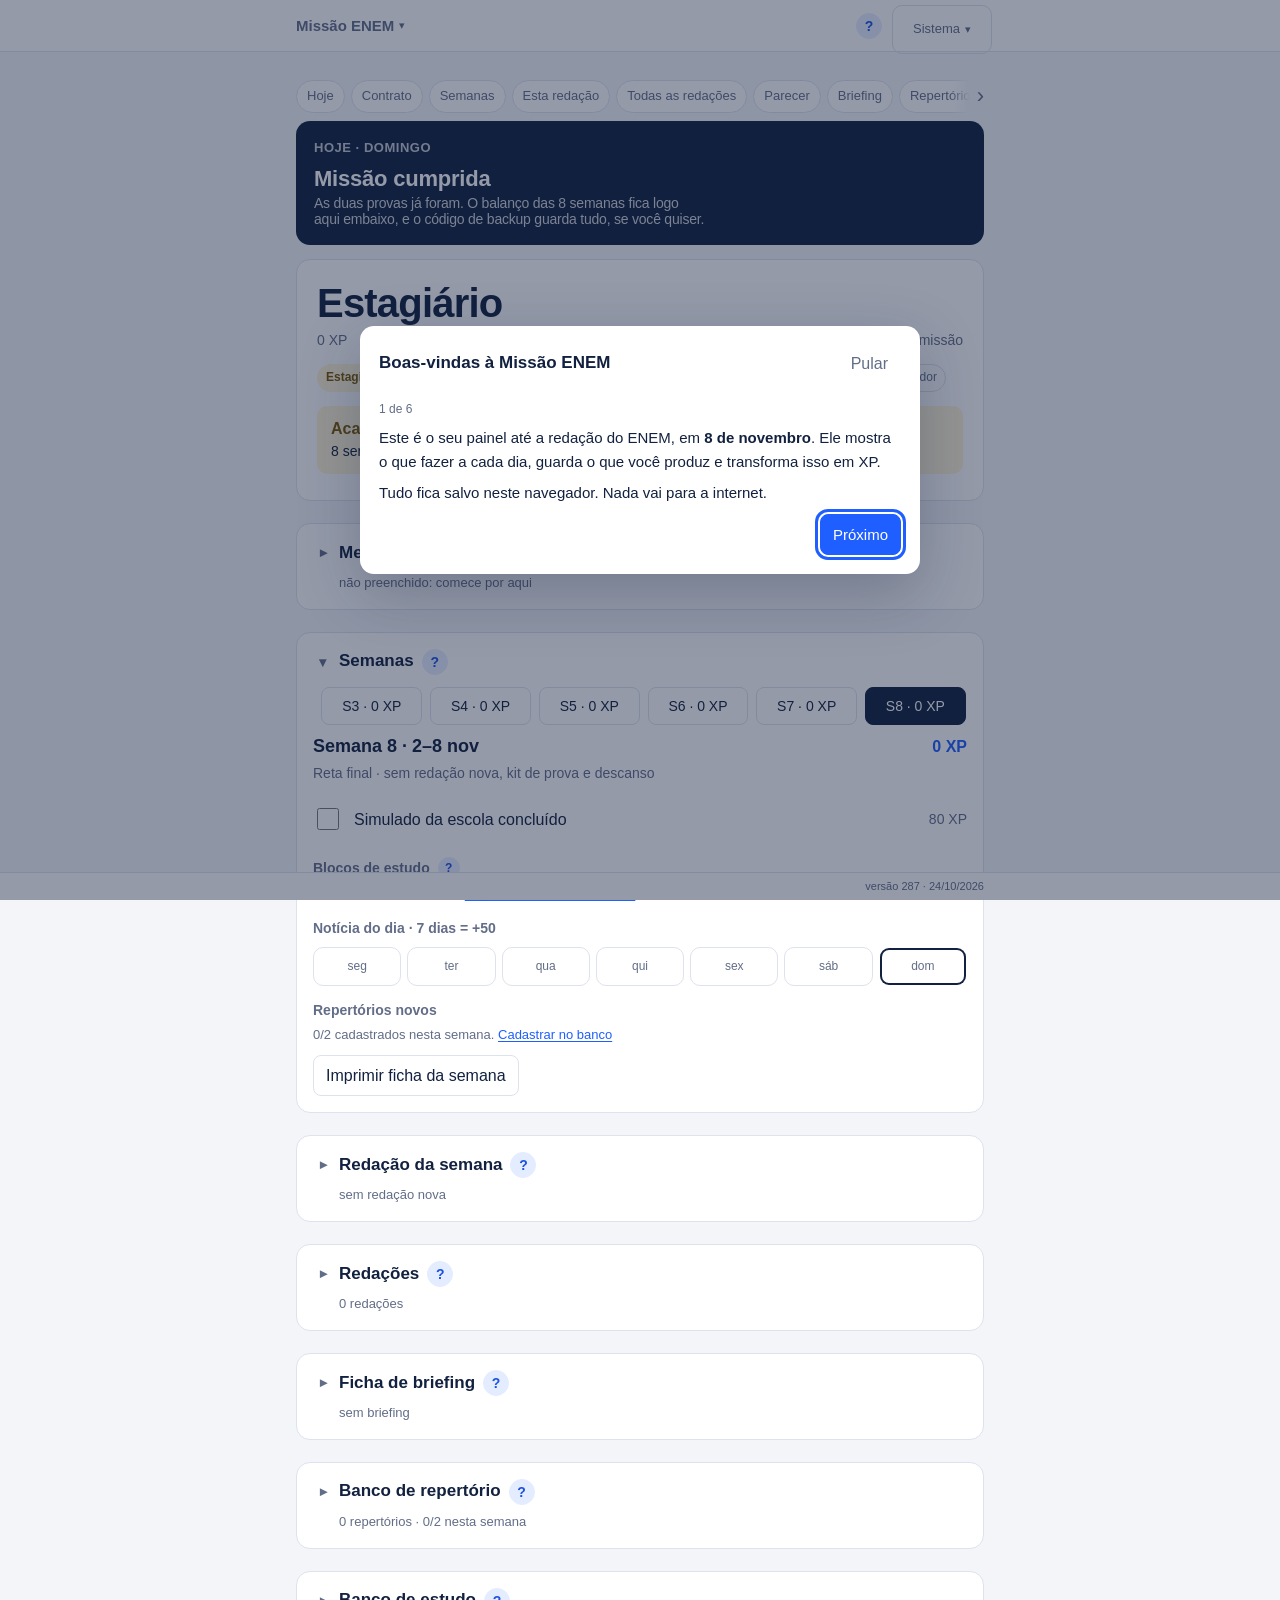
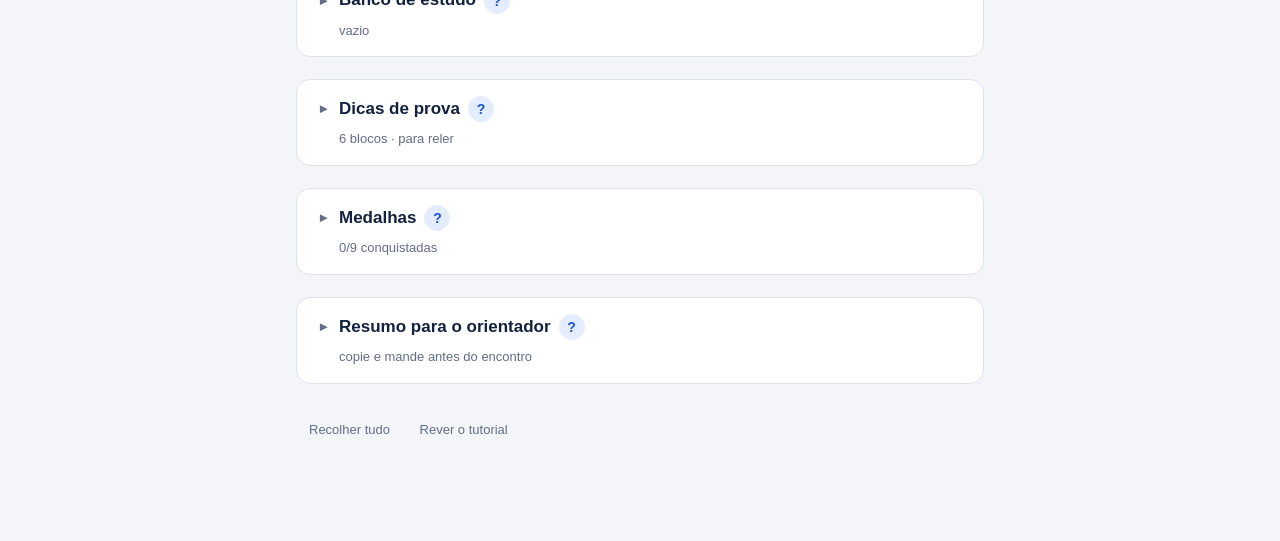
==== commit 72df4083: "versão hospedada 287" ====
--- a/aluno/index.html
+++ b/aluno/index.html
@@ -938,6 +938,40 @@
   #temas .db > p:first-child{margin-top:0}
   #temas h3{margin:18px 0 0}
   #temaLivre{margin-top:18px;border-top:1px solid var(--line);padding-top:14px}
+
+  /* ---------- o guia de dicas de prova (ADR-005 de dicas-de-prova)
+     Cosmético, e só: nenhuma regra daqui decide o que se VÊ. Quem põe e tira o `hidden` das linhas
+     do outro dia, das etiquetas e da linha quieta é dicasHTML(), a gêmea dos dois apps — uma tela
+     que esquecesse uma regra de CSS mostraria outro texto que a outra, e é isso que a decisão
+     impede. Nenhum acento novo: nada aqui é vermelho, ouro ou azul fora do `a` das fontes, porque
+     vermelho é erro e ouro é o único acento da tela (DESIGN.md). */
+  .dicas .bloco{border-top:1px solid var(--line)}
+  .dicas .bloco:first-child{border-top:0}
+  .dicas .bloco > summary{list-style:none;cursor:pointer;padding:10px 0;display:flex;align-items:center;gap:8px;min-width:0}
+  .dicas .bloco > summary::-webkit-details-marker{display:none}
+  /* O ▾ é a receita do painel (details.card > summary::before), com a mesma guarda de movimento. */
+  .dicas .bloco > summary::before{content:"▾";color:var(--muted);font-size:14px;line-height:1;flex:0 0 auto;transform:rotate(-90deg);transition:transform .15s}
+  .dicas .bloco[open] > summary::before{transform:none}
+  @media (prefers-reduced-motion:reduce){.dicas .bloco > summary::before{transition:none}}
+  .dicas .bloco > summary h3{font-size:15px;margin:0;min-width:0;overflow-wrap:anywhere}
+  .dicas .agora{font-size:11px;font-weight:400;color:var(--muted)}
+  .dicas .itens{margin:0 0 12px;padding:0 0 0 22px}
+  .dicas .dica{margin:0 0 12px;min-width:0}
+  .dicas .dica > p{overflow-wrap:anywhere}
+  .dicas .acao{font-size:14px;color:var(--ink)}
+  .dicas .porque,.dicas .fecho{font-size:13px;color:var(--muted);margin-top:2px}
+  /* 11px cinza, a mesma etiqueta do banco de estudo (`.rep .tag`): a origem é legenda, não acento. */
+  .dicas .origem,.dicas .dtag{font-size:11px;color:var(--muted)}
+  .dicas .origem{margin-top:3px}
+  .dicas .sodia{font-size:13px}
+  /* As duas vias são simétricas por construção: mesma largura, mesmo tipo, mesma tinta. Abaixo de
+     480px elas empilham — lado a lado, a 320px cada coluna ficaria com ~9 caracteres por linha. */
+  .dicas .vias{display:grid;grid-template-columns:1fr 1fr;gap:10px;margin-top:6px}
+  .dicas .via{min-width:0;border:1px solid var(--line);border-radius:8px;padding:8px 10px}
+  .dicas .via b{font-size:13px;display:block;overflow-wrap:anywhere}
+  .dicas .via p{font-size:13px;color:var(--muted);margin:4px 0 0;overflow-wrap:anywhere}
+  @media (max-width:480px){.dicas .vias{grid-template-columns:1fr}}
+  .dicas .fontes{font-size:13px;margin-top:14px;padding-top:10px;border-top:1px solid var(--line);overflow-wrap:anywhere}
   /* toque: alvo de 44px sem mudar o desenho (padding maior, área invisível no chevron; a do ? vem da base) e campo nunca abaixo de 16px */
   @media (pointer:coarse){
     button{padding:10px 14px}
@@ -988,7 +1022,26 @@
        devolve o que o botão cresce, para a linha continuar discreta. Acima está a linha do tempo, que
        não se toca; abaixo, o padding do painel. */
     .today .lembretes .linkish{padding:0;margin:-12px 0}
+    /* Duas linhas quietas seguidas (lembretes e o guia, nas semanas 5 e 7 e do dia da prova em
+       diante): cada botão desce 12px abaixo da própria linha e sobe 12px acima dela, e o vão de
+       12px entre os parágrafos não dá conta dos dois — medido, o alvo de cima caía para 31,9px
+       porque o de baixo pintava por cima. 24px é o vão que deixa os dois com os 44 inteiros. */
+    .today .lembretes + .lembretes{margin-top:24px}
     .lembrete a{min-height:44px}
+    /* O guia: o título do bloco é o alvo de abrir e fechar, e os dois links das fontes são âncoras
+       inline dentro de um parágrafo — `inline-flex` para o link não partir em dois retângulos quando
+       o título quebrar, que é o que aconteceu com os links do card da semana. */
+    .dicas .bloco > summary{min-height:44px}
+    .dicas .fontes a{display:inline-flex;align-items:center;min-height:44px}
+    /* E o primeiro bloco paga 2px pelo vizinho de cima: o `?` do cabeçalho leva um disco invisível de
+       44px (`.help::after`, na base), e o disco desce 10px abaixo do botão onde só há 8px de folga até
+       o `<summary>` — ele cobria 2px do topo e o alvo caía a 42,0px, onde o centro da linha passa
+       debaixo do `?` (medido a 390, 396, 400, 402, 406 e 414; a 320 e a 375 o disco já curvou e não
+       encosta, e 375 é a única largura que a varredura da suíte visita). `padding` e não `margin`:
+       entre o `<details>` e o `.body` da seção não há borda nem padding, então margem COLAPSA para
+       fora e o bloco não anda 1px (medido com 4px). O painel não precisa — lá o `?` mora no
+       `<summary>` do card, que tem 14px de folga abaixo dele. */
+    .dicas .bloco:first-child{padding-top:2px}
     /* Os dois links da linha de texto do card da semana. A linha do `.muted` mede 18,85px (13px × 1,45):
        13px de padding em cima e embaixo dão 44,85 — os 10px de antes davam 38,85. A margem negativa
        devolve o que o padding acrescenta, e o desenho não muda. `inline-block` para o link não quebrar
@@ -1023,7 +1076,13 @@
     body{background:var(--surface);font-size:12px}
     main{max-width:none;padding:0}
     .navwrap,.nav,.fila,.hero,.today,.promo,.tabs,.actions,button,.toast,.foot,.noprint,dialog{display:none !important}
-    .sec{border:0;padding:0;margin:0 0 18px;break-inside:avoid}
+    /* `auto`, e a declaração fica escrita em vez de sumir: `auto` é o valor inicial, e o que
+       precisa durar aqui é a razão. Com `avoid`, um contêiner mais alto que uma folha — o guia de
+       prova mede 3111px SEMPRE, o banco de estudo de fim de missão passa de 3000 — não cabe em
+       lugar nenhum, e o Chrome o empurra inteiro para a folha seguinte: a PRIMEIRA sai com a linha
+       de título e mais nada. Quem continua inteiro é a unidade que cabe numa folha, e ela diz isso
+       por conta própria logo abaixo (`.dicas .bloco`, `.sheet li`). Não devolva o `avoid` aqui. */
+    .sec{border:0;padding:0;margin:0 0 18px;break-inside:auto}
     body[data-print="contrato"] #contratoForm[hidden]{display:block !important}
     input,textarea,select{border:0;border-bottom:1px solid var(--muted);border-radius:0;padding:2px 0;background:var(--surface)}
     body[data-print="contrato"] .sec:not(#contrato),body[data-print="contrato"] #semanas-wrap,body[data-print="contrato"] .remind{display:none}
@@ -1046,6 +1105,18 @@
     /* A linha é um <button>, e o `button{display:none}` do começo deste bloco a apagaria: no papel ela
        volta como linha de texto, com a identificação à esquerda e as etiquetas à direita. */
     body[data-print="redacoes"] .redrow{display:flex !important;border:0;border-bottom:1px solid var(--line);border-radius:0;padding:4px 0;margin:0;gap:10px;justify-content:space-between}
+    /* O GUIA DE PROVA (ADR-003 de dicas-de-prova): no papel ele sai inteiro e para os DOIS dias. O
+       `hidden` das linhas do outro dia e das etiquetas é posto por dicasHTML() — é lá que a regra
+       mora —, e aqui o papel o vence, porque uma folha impressa em outubro tem de servir nas duas
+       provas. `display:revert` e não `block`: o `li` volta a ser `list-item` e o `span` da etiqueta,
+       `inline`. O `!important` é o mesmo recurso do `#contratoForm[hidden]` logo acima.
+       Com tudo visível, a linha quieta do bloco de um dia só deixa de ter o que dizer e sai. */
+    body[data-print="dicas"] .sec:not(#dicas),body[data-print="dicas"] #semanas-wrap{display:none}
+    body[data-print="dicas"] .dicas li[hidden],body[data-print="dicas"] .dicas .dtag[hidden]{display:revert !important}
+    body[data-print="dicas"] .dicas .sodia{display:none}
+    /* O endereço vai junto do título: no papel um link azul não leva a lugar nenhum. */
+    body[data-print="dicas"] .dicas .fontes a::after{content:" (" attr(href) ")"}
+    .dicas .bloco{break-inside:avoid}
     /* Uma linha da folha nunca se parte entre duas páginas (US-004 EC-3). */
     .sheet li{break-inside:avoid}
     /* A lista do que ficou de fazer sai como registro: ✓ ou ☐ em texto, nunca um controle. */
@@ -1257,7 +1328,7 @@
   </div>
   <div class="navwrap fila">
     <nav class="nav" aria-label="Seções">
-      <a href="#hoje">Hoje</a><a href="#contrato">Contrato</a><a href="#semanas-wrap">Semanas</a><a href="#redacao">Esta redação</a><a href="#redacoes">Todas as redações</a><a href="#parecer">Parecer</a><a href="#briefing">Briefing</a><a href="#banco">Repertório</a><a href="#estudo">Estudo</a><a href="#medalhas">Medalhas</a><a href="#resumo">Resumo</a>
+      <a href="#hoje">Hoje</a><a href="#contrato">Contrato</a><a href="#semanas-wrap">Semanas</a><a href="#redacao">Esta redação</a><a href="#redacoes">Todas as redações</a><a href="#parecer">Parecer</a><a href="#briefing">Briefing</a><a href="#banco">Repertório</a><a href="#estudo">Estudo</a><a href="#dicas">Dicas de prova</a><a href="#medalhas">Medalhas</a><a href="#resumo">Resumo</a>
     </nav>
   </div>
   <div class="alert" id="storeAlert" role="alert" hidden></div>
@@ -1280,6 +1351,13 @@
     <p class="later" id="todayHumor" hidden></p>
     <div class="tl" id="timeline"></div>
     <p class="lembretes" id="lembretesLinha"><button class="linkish" id="lembretesAbre">Lembretes no celular</button></p>
+    <!-- A entrada quieta para o guia de prova (ADR-005 de dicas-de-prova). Markup estático pela mesma
+         razão do `#lembretesLinha` e do `#todayHumor`: o Hoje se redesenha a cada commit() e um nó
+         recriado levaria o foco ao <body>. Quem preenche o rótulo, os blocos de destino e o `hidden`
+         é o renderToday(), e só UMA variante existe por dia. Nunca é passo: sem XP, sem toast, fora
+         do "Depois:" — e no dia da prova ela é o ÚNICO caminho para o guia, porque ali o Hoje tem
+         zero botões por regra. -->
+    <p class="lembretes" id="dicasLinha" hidden><button class="linkish" id="dicasAbre"></button></p>
   </section>
 
   <!-- DEPOIS do Hoje, nunca antes: o princípio nº 1 é "o que eu faço agora" antes de tudo, e em 390px
@@ -1602,6 +1680,19 @@
     <div id="estudoList" class="mt"></div>
   </section>
 
+  <!-- O guia de dicas de prova (ADR-001 e ADR-005 de dicas-de-prova). Leitura, nunca tarefa: sem
+       checkbox, sem XP, sem toast, e o único estado que fica gravado é o aberto/fechado da seção,
+       como em toda `.sec`. O corpo inteiro é escrito por `renderDicas()` a partir do literal que o
+       build injetou — os seis blocos, o que se vê em cada dia e a linha das fontes saem de
+       `dicasHTML()`, a gêmea que o painel também chama, e não deste markup nem do CSS daqui.
+       O cabeçalho NÃO tem `.actions`: a Regra do Um Acento, e aqui não há acento nenhum a gastar —
+       o Imprimir é botão padrão e mora no corpo, então a seção fechada é só título, `?` e resumo. -->
+  <section class="sec" id="dicas">
+    <header><h2>Dicas de prova <button class="help" data-help="dicas" aria-label="Ajuda: dicas de prova">?</button></h2></header>
+    <div id="dicasCorpo"></div>
+    <div class="actions"><button data-print="dicas">Imprimir dicas de prova</button></div>
+  </section>
+
   <section class="sec" id="medalhas">
     <header><h2>Medalhas <button class="help" data-help="medalhas" aria-label="Ajuda: medalhas">?</button></h2></header>
     <div class="badges" id="badges"></div>
@@ -1637,7 +1728,7 @@
 <footer class="shell-footer">
   <!-- O lugar vazio à esquerda é de propósito: é onde entra o que a barra vier a hospedar.
        Não crie div vazia para reservá-lo. -->
-  <div class="in"><p class="versao">versão 284 · 22/10/2026</p></div>
+  <div class="in"><p class="versao">versão 287 · 24/10/2026</p></div>
 </footer>
 <!-- /build:footer -->
 <div class="toast" id="toast" role="status"></div>
@@ -1886,6 +1977,107 @@
   ];
   /* /build:temas */
 
+  // ---------- dicas de prova (ADR-001 e ADR-004 de dicas-de-prova)
+  // GERADO PELO BUILD a partir de src/conteudo/dicas-de-prova-2026.json, o guia que o Diogo cura à
+  // mão: ele não tem skill que o escreva, e por isso mora em src/conteudo/ e não nos assets de uma.
+  // Igual nos dois apps por construção — não há cópia à mão para divergir —, e as duas `fontes`
+  // chegam aqui já RESOLVIDAS para { tema, titulo, url } a partir da lista conferida, para o endereço
+  // ter uma casa só. `npm run check` recusa bloco fora da ordem ou com outro título, item acima do
+  // limite, origem `edital` sem o número do item, `fontes` que não está na lista e o nome do aluno no
+  // texto. Não edite entre os marcadores: edite o asset e rode `npm run build`.
+  /* build:dicas */
+  const DICAS_PROVA = {
+    "edicao": 2026,
+    "blocos": [{"id":"semana","titulo":"A semana da prova","itens":[{"id":"semana-1","acao":"Sem redação nova. Revise o kit mental.","porque":"Introdução pronta, seis repertórios, os cinco elementos da proposta: é o que você leva na cabeça.","origem":"plano"},{"id":"semana-2","acao":"Confira o local no Cartão de Confirmação e faça o trajeto.","porque":"Saber quanto tempo leva tira a única variável que você não controla no domingo.","origem":"professores"},{"id":"semana-3","acao":"Separe o kit material: documento, duas canetas, água, lanche.","porque":"Documento oficial com foto, canetas pretas de corpo transparente. Separado na segunda, nada falta no domingo.","origem":"edital","item":"11.1.30"},{"id":"semana-4","acao":"Teste as duas canetas numa folha.","porque":"Tinta preta de verdade, sem falhar: o cartão-resposta é lido por máquina.","origem":"professores"},{"id":"semana-5","acao":"Acorde cedo a semana toda.","porque":"A prova começa às 13h30 e vai até as 19h; o corpo precisa estar acordado nesse horário, não no da madrugada.","origem":"professores"},{"id":"semana-6","acao":"Redação extra só até 4/11; depois disso nada novo.","porque":"Correção que chega na véspera é ruído, não ajuda.","origem":"plano","dia":"dia1"}]},{"id":"vespera","titulo":"A véspera","itens":[{"id":"vespera-1","acao":"Local de prova, trajeto e horário conferidos.","porque":"Portões abrem às 12h e fecham às 13h; a prova começa às 13h30.","origem":"edital","item":"11.1.6"},{"id":"vespera-2","acao":"Documento oficial com foto na mochila.","porque":"Original. Digital só e-Título, CNH ou CIN no app oficial ou no Gov.br. Carteira de estudante e cópia não valem.","origem":"edital","item":"10.1"},{"id":"vespera-3","acao":"Duas canetas pretas de material transparente.","porque":"Lápis, borracha e corretivo ficam em casa: fora do envelope são proibidos.","origem":"edital","item":"11.1.30"},{"id":"vespera-4","acao":"Água e lanche em embalagem transparente.","porque":"O lanche passa pela vistoria do chefe de sala; transparente passa rápido.","origem":"plano"},{"id":"vespera-5","acao":"Kit mental: introdução, seis repertórios, cinco elementos.","porque":"Uma passada, em voz alta, e pronto.","origem":"plano","dia":"dia1"},{"id":"vespera-6","acao":"Celular desligado, alarmes incluídos, para o envelope.","porque":"Qualquer som dentro do envelope elimina.","origem":"edital","item":"11.1.10"},{"id":"vespera-7","acao":"Dormir antes das 23h.","porque":"Sábado sem redação, sem estudo pesado, sem maratona de jogo.","origem":"plano"}]},{"id":"manha","titulo":"A manhã e a chegada","itens":[{"id":"manha-1","acao":"Almoce cedo e leve. Saia para chegar às 12h.","porque":"É quando os portões abrem; às 13h eles fecham e não há exceção.","origem":"edital","item":"11.1.6"},{"id":"manha-2","acao":"Na porta da sala até 13h. Das 13h às 13h30 você espera sentado.","porque":"Banheiro nesse intervalo só acompanhado por fiscal.","origem":"edital","item":"11.1.17"},{"id":"manha-3","acao":"Envelope: celular, relógio, boné, óculos escuros, Cartão.","porque":"Lacrado debaixo da carteira até a saída definitiva.","origem":"edital","item":"11.1.12"},{"id":"manha-4","acao":"Prova das 13h30 às 19h: 5h30 para 90 questões e a redação.","origem":"edital","item":"1.7","dia":"dia1"},{"id":"manha-5","acao":"Prova das 13h30 às 18h30: 5h para 90 questões.","origem":"edital","item":"9.4","dia":"dia2"},{"id":"manha-6","acao":"Horário de Brasília em todo o país.","porque":"Em Curitiba é o relógio da parede: nada a converter.","origem":"edital","item":"1.7"}]},{"id":"sala","titulo":"Na sala","itens":[{"id":"sala-1","acao":"Folheie a prova inteira e comece pelas fáceis.","porque":"Dois minutos mostram onde estão os pontos certos. A ordem do caderno não é regra.","origem":"professores"},{"id":"sala-2","acao":"Cerca de 3 minutos por questão. Sem caminho, pula.","porque":"90 questões em 4 horas, depois da redação; o tempo que uma difícil come é o de duas fáceis.","origem":"professores"},{"id":"sala-3","acao":"Marque o que pulou e volte por ordem.","porque":"Círculo no número e uma nota curta (\"B ou D\", \"falta conta\"). Volte nas meio-resolvidas, depois nas de assunto conhecido, por último nas sem caminho.","origem":"professores"},{"id":"sala-4","acao":"Responda todas. Em branco conta como errada.","porque":"O chute vale pouco, mas nunca tira ponto; a questão vazia tira. Acertar as fáceis com consistência é o que a TRI mais paga.","origem":"inep"},{"id":"sala-5","acao":"Trocar de resposta com um motivo concreto melhora a nota.","porque":"\"Primeira intuição\" é mito: em 33 estudos, metade das trocas foi de errada para certa, um quarto o contrário.","origem":"professores"},{"id":"sala-6","acao":"Gabarito por blocos, com 30 minutos reservados no fim.","porque":"Preencher tudo de uma vez no fim é onde o erro de linha acontece.","origem":"professores"},{"id":"sala-7","acao":"Saída só depois de 2 horas; caderno só nos últimos 30 minutos.","porque":"A partir das 15h30 você pode sair; a partir das 18h30 (18h no 2º dia) pode levar o caderno e o rascunho.","origem":"edital","item":"11.1.34"}]},{"id":"redacao","titulo":"A redação no dia","itens":[{"id":"redacao-1","acao":"Reserve de 1h a 1h30 para a redação; decida antes quando ela entra.","porque":"É a nota de maior peso e a única que não tem chute.","origem":"professores"},{"id":"redacao-2","tipo":"caminhos","acao":"Dois caminhos: quando escrever.","caminhos":[{"nome":"Redação primeiro","pro":"Cabeça fresca, o maior peso garantido, nenhum relógio no pescoço."},{"nome":"Depois de um bloco de fáceis","pro":"Aquecimento, pontos no bolso, e os textos da prova já trazem repertório."}],"fecho":"Escolha no simulado da semana 5 e confirme no ensaio geral da semana 7.","origem":"professores"},{"id":"redacao-3","acao":"15 minutos de leitura e esqueleto: tese, dois argumentos, proposta.","porque":"Rascunho curto, não o texto inteiro duas vezes.","origem":"professores"},{"id":"redacao-4","acao":"Passe a limpo com folga: só a Folha de Redação conta.","porque":"Rascunho e marcações no caderno não são corrigidos.","origem":"edital","item":"14.1"},{"id":"redacao-5","acao":"Zero: até 7 linhas, fuga ao tema, nome no texto, letra ilegível.","porque":"Linha copiada dos textos motivadores não conta para o mínimo de 7.","origem":"edital","item":"14.7"},{"id":"redacao-6","acao":"Caneta preta transparente também na redação.","porque":"Letra que dois avaliadores leiam; o corretor nunca viu a sua.","origem":"edital","item":"14.1"},{"id":"redacao-7","acao":"Dez minutos finais de revisão: acentos, pontuação, conectivos.","porque":"O seu ajuste da semana é o que você procura primeiro.","origem":"plano"}]},{"id":"dia2","titulo":"O 2º dia","itens":[{"id":"dia2-1","acao":"Natureza e Matemática: 90 questões, 5h, até 18h30. Sem redação.","origem":"edital","item":"9.4"},{"id":"dia2-2","acao":"Mesmo kit, mesmas regras de sala e de envelope.","porque":"Documento, canetas, celular desligado, portões às 13h.","origem":"edital","item":"11.1.6"},{"id":"dia2-3","acao":"Sem redação, sobra folga: use-a nas contas, não na pressa.","porque":"Cerca de 3 minutos por questão deixa meia hora livre.","origem":"professores"},{"id":"dia2-4","acao":"Saída depois de 2 horas; caderno só a partir das 18h.","origem":"edital","item":"11.1.34"},{"id":"dia2-5","acao":"Véspera é sábado 14/11: o checklist vale de novo, sem o kit mental.","origem":"plano"},{"id":"dia2-6","acao":"Entre as provas: escola no ritmo de sempre, nada de maratona.","porque":"Descanso é parte da prova.","origem":"plano"}]}],
+    "fontes": [{"tema":"edital-2026","titulo":"Edital do Enem 2026 (MEC/Inep)","url":"https://mecnormas.mec.gov.br/pesquisa/detalhar/11900"},{"tema":"cartilha","titulo":"Cartilha do Participante — A redação do Enem (Inep)","url":"https://www.gov.br/inep/pt-br/areas-de-atuacao/avaliacao-e-exames-educacionais/enem/outros-documentos"}]
+  };
+  /* /build:dicas */
+
+  // ---------- o guia de dicas de prova (ADR-004 e ADR-005 de dicas-de-prova)
+  // momentoDicas, resumoDicas, acoesDicas e dicasHTML são CÓPIA VERBATIM entre os dois apps, e
+  // scripts/check-weeks.mjs reprova qualquer diferença: o guia é a fonte única de todo texto de dia
+  // de prova do produto — a seção do aluno, o card do painel, o passo da véspera, a manchete do Hoje,
+  // o roteiro da véspera e o lembrete da agenda saem destas quatro —, e divergir é o Arthur ler uma
+  // instrução e o pai outra sobre a MESMA manhã. São puras: nenhuma lê `state`, `document` ou
+  // `window`, e a data chega por parâmetro. As chaves ficam equilibradas dentro de todo literal,
+  // porque o funcao() do check é um casador de chaves que não entende string.
+  // Elas leem o literal que o build escreveu SEM guarda nenhuma — seis blocos na ordem, itens com
+  // `acao` e `origem`, `edital` com o número do item, dois caminhos com fecho, duas fontes
+  // resolvidas —, porque `validaDicas()` recusa o asset antes de ele chegar aqui, como
+  // `normalizeParecer()` faz pelo parecerHTML. O `find()` que pode não achar é outra coisa: ali o
+  // bloco inexistente é CONTRATO (depois de 15/11 não há momento, e um id de fora devolve vazio).
+
+  // O momento por DIA DO CALENDÁRIO, nunca por hora (ADR-001): o bloco que abre e a variante de dia.
+  // `d1`/`d2` são os dias até cada prova, negativo depois dela. Às 23h59 do dia 8 ainda é a manhã do
+  // dia 8 — hora do dia aqui seria o app trocando de assunto no meio da prova.
+  function momentoDicas(hoje, enem, enem2){
+    const zero = new Date(hoje).setHours(0,0,0,0), dias = d => Math.ceil((d - zero)/864e5);
+    const d1 = dias(enem), d2 = dias(enem2);
+    const variante = d1 >= 0 ? "dia1" : d2 >= 0 ? "dia2" : "todas";
+    const bloco = d1 >= 7 ? "sala" : d1 >= 2 ? "semana" : d1 === 1 ? "vespera" : d1 === 0 ? "manha"
+      : d2 >= 2 ? "dia2" : d2 === 1 ? "vespera" : d2 === 0 ? "manha" : null;
+    return {bloco, variante, d1, d2};
+  }
+
+  // A linha de resumo: a contagem e o momento. O título do bloco entra em minúscula porque ele é a
+  // segunda metade de uma frase — `faltam 16 dias · na sala` —, e o número NUNCA é negativo: passada
+  // a missão o guia deixa de contar e diz só que está ali para reler (US-003 EC-2).
+  function resumoDicas(dicas, m){
+    const b = dicas.blocos.find(x => x.id === m.bloco);
+    if(!b) return `${dicas.blocos.length} blocos · para reler`;
+    const momento = b.titulo.charAt(0).toLowerCase() + b.titulo.slice(1);
+    const n = m.d1 >= 0 ? m.d1 : m.d2, alvo = m.d1 >= 0 ? "" : " para o 2º dia";
+    if(n === 0) return `é hoje · ${momento}`;
+    return `${n === 1 ? "falta 1 dia" : `faltam ${n} dias`}${alvo} · ${momento}`;
+  }
+
+  // As linhas de ação que um bloco mostra numa variante, na ordem do asset. Linha sem etiqueta vale
+  // nos dois dias; em `todas` (depois de 15/11) valem todas. É daqui que saem o passo da véspera, a
+  // manchete do dia da prova, o roteiro do painel e o lembrete da agenda: uma fonte, quatro leitores.
+  function acoesDicas(dicas, bloco, variante){
+    const b = dicas.blocos.find(x => x.id === bloco);
+    return b ? b.itens.filter(i => !i.dia || variante === "todas" || i.dia === variante).map(i => i.acao) : [];
+  }
+
+  // O markup inteiro do guia. Quem decide o que se VÊ é esta função, não o CSS de cada tela
+  // (ADR-005): a linha do outro dia sai com `hidden`, a etiqueta de dia só aparece em `todas`, e o
+  // bloco que ficaria sem nenhuma linha visível ganha a linha quieta — uma tela não pode esquecer
+  // uma regra de CSS e mostrar outro texto. `open` e o `agora` são só do bloco do momento. As três
+  // partes da dica são <p> para a cópia sair em três linhas, e todo texto passa por esc().
+  function dicasHTML(dicas, m){
+    const ROTULOS = {edital:"regra do edital", inep:"o Inep explica", professores:"consenso de professores", plano:"combinado no plano"};
+    const ETIQUETAS = {dia1:" · 1º dia", dia2:" · 2º dia"};
+    const v = m.variante;
+    const mostra = i => !i.dia || v === "todas" || i.dia === v;
+    const origem = i => `<p class="origem">${esc(ROTULOS[i.origem])}`
+      + (i.origem === "edital" ? ` · item ${esc(i.item)}` : "")
+      + (i.dia ? `<span class="dtag"${v === "todas" ? "" : " hidden"}>${esc(ETIQUETAS[i.dia])}</span>` : "")
+      + `</p>`;
+    // O item de dois caminhos é simétrico por construção: as duas vias levam a mesma classe e a
+    // mesma forma, e quem escolhe é ele no simulado. Nenhuma leva `recomendado` nem um ✓.
+    const corpo = i => i.tipo === "caminhos"
+      ? `<div class="vias">`
+        + i.caminhos.map((c, k) => `<div class="via"><b>${"AB".charAt(k)}) ${esc(c.nome)}</b><p>${esc(c.pro)}</p></div>`).join("")
+        + `</div><p class="fecho">${esc(i.fecho)}</p>`
+      : (i.porque ? `<p class="porque">${esc(i.porque)}</p>` : "");
+    const dica = i => `<li class="dica${i.tipo === "caminhos" ? " caminhos" : ""}"`
+      + (i.dia ? ` data-dia="${esc(i.dia)}"` : "") + (mostra(i) ? "" : " hidden")
+      + `><p class="acao">${esc(i.acao)}</p>` + corpo(i) + origem(i) + `</li>`;
+    const bloco = b => {
+      const agora = b.id === m.bloco, itens = b.itens;
+      const quieta = !itens.some(mostra)
+        ? `<li class="sodia muted">${v === "dia2" ? "Não vale para o 2º dia." : "Não vale para o 1º dia."}</li>` : "";
+      return `<details class="bloco" data-bloco="${esc(b.id)}"${agora ? " open" : ""}>`
+        + `<summary><h3>${esc(b.titulo)}${agora ? ` <span class="agora">agora</span>` : ""}</h3></summary>`
+        + `<ol class="itens">${itens.map(dica).join("")}${quieta}</ol></details>`;
+    };
+    return `<div class="dicas" data-variante="${esc(v)}">`
+      + dicas.blocos.map(bloco).join("")
+      + `<p class="fontes"><b>Fontes oficiais:</b> `
+      + dicas.fontes.map(f => `<a href="${esc(f.url)}" target="_blank" rel="noopener">${esc(f.titulo)}</a>`).join(" · ")
+      + `</p></div>`;
+  }
+
   // ---------- folha de redação (ADR-005 e ADR-007 de folha-de-redacao-e-noticias)
   // FOLHA, folhaLinhas, folhaHTML e normFolha são CÓPIA VERBATIM entre os dois apps, e folhaLinhas é
   // também a do enem.mjs da skill corrigir-redacao: scripts/check-weeks.mjs reprova qualquer diferença,
@@ -2173,6 +2365,7 @@
     fazer:{t:"O que ficou de fazer",b:`<p>É a última parte do parecer: <b>tudo o que a correção pediu</b>, reunido em um lugar só, para você não ter de garimpar tarefa dentro de um texto que foi escrito como diagnóstico. São no máximo três itens: o <b>parágrafo para reescrever</b> e os <b>um ou dois exercícios</b> do ajuste da semana.</p><ul><li><b>Só isto entra na lista.</b> "Para estudar" é link para quando sobrar tempo, "Para as próximas redações" é mapa, e os "Como conferir" são para usar <i>enquanto</i> você reescreve. Nada disso vira tarefa: o plano é <b>um ajuste por semana</b>.</li><li><b>A reescrita vale 30 XP</b> — é a mesma tarefa <i>Parágrafo reescrito até segunda</i> da lista de Semanas. Marcar aqui marca lá, e marcar lá marca aqui: é uma tarefa só, em duas telas.</li><li><b>Os exercícios não valem XP.</b> Marcar um é registro, não pontuação: serve para você ver o que falta e para ${oriSpan()} ver no domingo que foi feito. O XP da semana e o teto de 720 não mudam por causa deles.</li><li><b>Item deixado em branco não é cobrado depois.</b> A lista é desta semana e fica nesta semana: nada vermelho, nenhum aviso, nenhuma dívida na semana seguinte. Se você fizer na quarta-feira seguinte, é só voltar na aba dela e marcar.</li></ul><p>Errou o toque? Desmarcar salva na hora e não tira XP nenhum — aqui XP nunca é descontado.</p>`},
     sequencia:{t:"O foguinho: dias perfeitos seguidos",b:`<p>O foguinho conta os <b>dias perfeitos seguidos</b>. Ele fica <b>gelado</b> enquanto o dia de hoje não está completo e <b>acende em ouro</b> quando fecha. O número ao lado é a sequência; quando ela não é a sua melhor, aparece também <code>· melhor: N</code> — esse recorde nunca some, mesmo que a sequência recomece.</p><p><b>O que é um dia perfeito é você quem decide</b>, na grade do contrato de rotina. Vale o que a grade marcou para aquele dia, entre as duas coisas que o painel registra por dia:</p><ul><li><b>Notícia</b> naquele dia da grade: precisa marcar a notícia do dia.</li><li><b>Estudo</b> naquele dia da grade: precisa registrar um bloco de estudo com aquele dia.</li><li>Dia sem nada marcado na grade é descanso que <i>você</i> combinou: ele conta como perfeito e mantém a corrente.</li></ul><p>Enquanto a linha <b>Notícia</b> da grade estiver vazia, vale o plano: notícia todo dia.</p><p>O foguinho <b>não vale XP</b> — o preço de cada coisa continua na lista de tarefas da semana. Ele é só o retrato da sua constância.</p>`},
     lembretes:{t:"Lembretes no celular",b:`<p>Cada linha é um <b>link</b> que abre o Google Agenda com um evento já montado, repetindo até o fim da missão: a notícia todo dia, o bloco de estudo de segunda a sexta, a redação no dia da entrega, o encontro no dia e na hora do contrato, e a prova. Você escolhe quais quer: toque só nesses, ajuste a hora antes e salve na agenda.</p><ul><li><b>A hora</b> vem do seu contrato (a grade e a hora do encontro), e você pode trocar antes de adicionar. A hora não fica gravada aqui: serve só para montar o evento.</li><li><b>O aviso</b> é o da sua agenda, em geral 30 minutos antes. Para mudar ou tirar, é no Google Agenda, no próprio evento.</li><li><b>Mudou o contrato?</b> O evento já criado não muda: apague a série na agenda e adicione de novo.</li><li>Nada sai do app até você tocar no link, e lembrete não vale XP.</li></ul>`},
+    dicas:{t:"Dicas de prova",b:`<p>É o guia de <b>como se comporta a prova</b>, em seis blocos pelo momento a que cada um serve: a semana da prova, a véspera, a manhã e a chegada, na sala, a redação no dia e o 2º dia. O bloco do momento <b>abre sozinho</b> pela data e leva a marca <code>agora</code>; os outros você abre quando quiser, e pode deixar quantos quiser abertos. É leitura: <b>não vale XP</b>, não tem o que marcar e nada aqui entra no resumo nem no código de backup.</p><p>Cada dica tem três partes — <b>o que fazer</b>, um <b>porquê</b> curto e, embaixo, <b>de onde ela vem</b>. São quatro origens, e a diferença entre elas importa:</p><ul><li><code>regra do edital</code> — está escrito no edital do Enem, com o <b>número do item</b> ao lado. Não é opinião de ninguém: é o que vale na porta e na sala.</li><li><code>o Inep explica</code> — é a explicação do próprio Inep, principalmente sobre como a nota é calculada.</li><li><code>consenso de professores</code> — o que se repete entre professores e cursinhos. É conselho bom, não é regra: dá para testar e adaptar.</li><li><code>combinado no plano</code> — algo que o plano da missão já combinou com você.</li></ul><p>Quando há <b>dois caminhos</b> defensáveis de verdade — a hora de escrever a redação é o caso —, o guia mostra os <b>dois lado a lado</b>, A e B, com o que cada um tem de bom, e <b>não recomenda nenhum</b>. A escolha é sua, e o lugar de testar é o simulado da semana 5 e o ensaio geral da semana 7.</p><p>Algumas linhas valem só para um dos dias (<code>1º dia</code> ou <code>2º dia</code>): o guia mostra as do <b>próximo dia de prova</b> e esconde as do outro, para você não ler regra que hoje não serve. Depois de 15/11 ele mostra todas, com a etiqueta do dia em cada uma.</p><p><b>Toda hora aqui é horário de Brasília</b>, que é o horário oficial da prova em todo o país — em Curitiba é o relógio da parede, sem nada a converter.</p><p><b>Imprimir dicas de prova</b>, no fim da seção, põe o guia inteiro no papel: os seis blocos abertos, as linhas dos dois dias com a etiqueta de cada uma, e o endereço das fontes escrito por extenso.</p><p>O texto destas dicas é o mesmo do <b>plano da missão</b> (<i>Estratégia de prova</i>), que é de onde ele sai: mudou lá, muda aqui. As duas <b>fontes oficiais</b> no fim da seção abrem numa aba nova — nada sai do app até você tocar nelas.</p>`},
     medalhas:{t:"Medalhas",b:`<p>As medalhas automáticas destravam sozinhas a partir das notas e dos registros. As duas marcadas com "confirmada no encontro" você toca para marcar, depois que vocês confirmarem no encontro.</p>`},
     resumo:{t:"Resumo e backup",b:`${ONLINE?`<p><b>Com a conexão ao seu orientador,</b> o botão daqui vira <b>Enviar a semana</b>: um toque abre a semana no painel, sem copiar nada. O que você registra já sobe sozinho; enviar só antecipa o dia em que os registros da semana aparecem no painel, que sem isso abrem sozinhos no dia do encontro do contrato. Desse dia em diante a semana já está aberta, e o botão passa a dizer <b>Mandar o que você registrou até agora</b>: o toque não abre nada, só manda na hora o que você acabou de registrar. <b>Depois de enviada, a semana não fecha de novo</b> — o que você registrar nela continua chegando. Sem rede, o envio fica guardado e sai quando a rede voltar. <b>Copiar resumo e código</b> continua no bloco Backup, para quando você quiser mandar pelo WhatsApp mesmo assim.</p><p>A linha no topo da tela diz em que pé está o envio: <b>Tudo enviado</b>, <b>Enviando…</b>, quantos registros esperam a rede ou <b>Não foi possível enviar</b>, com <b>Tentar de novo</b>. Tocar nela mostra exatamente o que o seu orientador recebeu.</p>`:""}<p><b>Copiar resumo e código</b> põe as duas coisas na área de transferência de uma vez: o resumo da semana selecionada, para ler, e embaixo dele o código de backup, para importar no painel. Cole tudo numa mensagem só, antes do encontro.</p><p><b>O código</b> leva tudo o que está aqui: contrato, semanas, redações, folhas, briefings e banco — das notícias, só a que você vai apresentar em cada semana; as guardadas vão no arquivo de backup — e o seu nome, <b>${esc(NOME)}</b>, que é como o painel ${oriSpan("de")} chama estes dados. É o que entra no painel e o que restaura o seu progresso em outro aparelho. ${APP?"Mande a mensagem toda semana: é ela que leva o que você fez para o painel do orientador.":"O progresso fica salvo só neste navegador, então mande a mensagem toda semana."}</p><p><b>Atualizar</b> refaz o texto com os dados de agora. Quase sempre nada muda: o resumo já se refaz sozinho a cada coisa que você marca. Ele serve para quando a página ficou aberta desde ontem, ou se o texto parecer atrasado em relação ao que você registrou.</p><p><b>${APP?"Salvar arquivo…":"Baixar arquivo de backup"}</b> é para quando o código ficar grande demais para uma mensagem: mande o arquivo .txt junto com o resumo.</p>${APP?`<p><b>No aplicativo o progresso não fica no navegador:</b> ele mora num banco de dados na pasta de dados do seu usuário${FOLDER?` (<code>${esc(FOLDER)}</code>)`:""} — <code>%APPDATA%\\Missão ENEM</code> no Windows e <code>~/.config/missao-enem</code> no Linux. <b>Abrir pasta dos dados</b> abre essa pasta no gerenciador de arquivos. Desinstalar ou atualizar o app não mexe nela.</p><p><b>Cópias automáticas:</b> na primeira vez que o app salva em cada dia, ele guarda ali uma cópia do estado anterior, em JSON — o mesmo formato do arquivo de backup, então uma cópia também serve para mandar ${oriSpan("a")}. Ficam as <b>14 mais recentes</b>. Restaurar uma cópia pede confirmação mostrando os dois lados e deixa 8 segundos de Desfazer.</p>`:""}`},
     conexao:{t:"Conectar ao orientador",b:`<p>Conectar é opcional. Sem conta, o app funciona como sempre: você copia o resumo e o código e manda pelo WhatsApp.</p><ol><li><b>Entrar:</b> você digita o seu e-mail e o app manda um código de 6 dígitos para esse endereço. O código vale 10 minutos; se não chegar, olhe na pasta de spam ou use <b>Corrigir e-mail</b>. Não há senha, e neste computador você entra uma vez só.</li><li><b>Convite:</b> o seu orientador gera no painel um código de 8 letras e números e passa para você. Você digita, e o app mostra quem convidou e o que vai ser compartilhado.</li><li><b>Pedir conexão:</b> o pedido vai para o orientador, que aceita ou recusa. Só depois do aceite alguma coisa sai daqui.</li></ol><p><b>Ou convide você:</b> em <b>Convidar orientador</b> o app gera um código seu. O orientador digita no painel, vê o seu nome e o seu e-mail e pede a conexão; você lê o que vai ser compartilhado e aceita.</p><p><b>Idade:</b> o modo online é para estudantes a partir de 16 anos, e a data de nascimento é perguntada uma vez. Se você tem menos de 18 e o orientador não é o seu responsável legal, o seu responsável recebe um e-mail dizendo quem é o orientador, o que aparece no painel e como desfazer a conexão; o responsável não aprova nada.</p><p><b>O que o orientador passa a ver:</b> os totais ao vivo (XP da semana, XP total, patente e se houve registro), os registros de cada semana a partir do dia do encontro ou de quando você enviar a semana, o seu contrato de rotina e a redação que você <b>entregar</b> — o rascunho nunca chega lá. O orientador também guarda anotações próprias sobre as suas redações.</p><p><b>Vários aparelhos:</b> entrando com o mesmo e-mail no celular e no computador, a missão é uma só nos dois — registros, contrato, bancos, rascunhos, a folha passada a limpo, pareceres e mensagens. O que você marca num aparece no outro sem recarregar. Na primeira entrada num aparelho que já tinha outra missão, o app mostra as duas, com o XP, o banco e o último registro de cada uma, e pergunta qual vale; nada sobe nem é trocado antes de você escolher, e a que sai do lugar fica numa cópia automática. O tema, a pré-visualização das notas, as seções abertas e a aba da semana são de cada aparelho e não viajam.</p><p><b>Desfazer conexão</b> fica na janela que abre ao tocar na linha da conexão: vale na hora, mesmo sem rede, sem precisar de ninguém. O orientador deixa de ver os seus registros, e as anotações sobre você saem do painel. Tudo o que é seu — registros, pareceres, mensagens — continua aqui, e a conta continua entrada. Qualquer um dos dois pode desfazer.</p><p><b>Sincronização</b>, no bloco Backup, liga e desliga o envio: desligada, o app volta a ser o de antes. <b>Sair da conta</b> encerra a sessão neste computador e não apaga nada do que está aqui. <b>Excluir conta</b> apaga a conta e tudo o que subiu do servidor, com um código novo no seu e-mail para confirmar; neste computador nada muda.</p>`},
@@ -3086,7 +3279,7 @@
     serie("estudo", "Bloco de estudo", "segunda a sexta", [0,1,2,3,4], dataDe(8,4), horaCelula("Estudo","14:00"), 60, "Um bloco de estudo. Registre no Missão ENEM.");
     serie("redacao", "Redação da semana", DAY_LONG[entrega], [entrega], dataDe(7,entrega), horaCelula("Redação","16:00"), 60, "O dia de mandar a redação da semana.");
     serie("encontro", `Encontro com ${orientador()}`, DAY_LONG[encontro], [encontro], dataDe(7,encontro), horaDe(c.encontroHora,"19:00"), 40, "A chamada da semana: leitura em voz alta, correção e briefing.");
-    if(hoje<=ENEM) L.push({id:"prova", titulo:"ENEM · 1º dia (redação)", quando:"8/11", dias:null, inicio:ENEM, fim:ENEM, padrao:"13:30", minutos:330, detalhes:"Portões fecham às 13h. Documento com foto, canetas pretas transparentes, água. 2º dia: 15/11.", fixa:true});
+    if(hoje<=ENEM) L.push({id:"prova", titulo:"ENEM · 1º dia (redação)", quando:"8/11", dias:null, inicio:ENEM, fim:ENEM, padrao:"13:30", minutos:330, detalhes:acoesDicas(DICAS_PROVA,"vespera","dia1").join(" · ") + " · 2º dia: 15/11.", fixa:true});
     return L;
   }
   function hrefLembrete(l, hhmm){
@@ -3106,6 +3299,9 @@
   }
   const lembretesDlg = document.getElementById("lembretes");
   document.getElementById("lembretesAbre").addEventListener("click", () => { renderLembretes(); lembretesDlg.showModal(); });
+  // O gatilho é estático e o ouvinte é ligado UMA vez: o renderToday() troca o rótulo e os blocos de
+  // destino, nunca o nó (senão o foco de quem está nele cairia no <body> a cada commit).
+  document.getElementById("dicasAbre").addEventListener("click", e => abrirDicas(e.currentTarget.dataset.blocos));
   document.getElementById("lembretesFechar").addEventListener("click", () => lembretesDlg.close());
   lembretesDlg.addEventListener("click", e => { if(e.target===lembretesDlg) lembretesDlg.close(); });
   function contratoForm(open){ const f=document.getElementById("contratoForm"), b=document.getElementById("toggleContrato"); f.hidden = !open; b.textContent = open ? "Fechar" : "Editar"; b.setAttribute("aria-expanded", String(open)); }
@@ -4790,6 +4986,36 @@
     h.tabIndex = -1; h.focus({preventScroll:true});
   }
   document.querySelectorAll(".nav a").forEach(a=>a.addEventListener("click",e=>{ e.preventDefault(); openAndGo(a.getAttribute("href").slice(1)); }));
+
+  // ---------- o guia de dicas de prova: a seção do aluno (ADR-005 de dicas-de-prova)
+  // O desenho é por MOMENTO e não por render: a chave é `bloco|variante`, e enquanto ela não muda o
+  // corpo não é reescrito. Marcar uma tarefa em outro lugar chama renderAll(), e se isto redesenhasse
+  // ali o bloco que ele abriu à mão voltaria a fechar e o <summary> que tinha o foco seria recriado —
+  // a classe de defeito que a varredura de foco existe para pegar. A virada do dia muda a chave, e o
+  // render seguinte (o do Hoje, que já roda) desenha o momento novo.
+  let dicasChave = null;
+  function momentoHoje(){ return momentoDicas(new Date(), ENEM, ENEM2); }
+  function renderDicas(){
+    const m = momentoHoje(), chave = `${m.bloco}|${m.variante}`;
+    if(chave === dicasChave) return;
+    dicasChave = chave;
+    document.getElementById("dicasCorpo").innerHTML = dicasHTML(DICAS_PROVA, m);
+  }
+  // A chegada de um gancho do Hoje: abre a seção, abre OS BLOCOS PEDIDOS sem fechar os outros (o do
+  // momento continua aberto, e o que ele abriu à mão também), rola até o primeiro e põe o foco no h3
+  // dele — o mesmo pouso que openAndGo() dá a toda seção, um nível abaixo.
+  // Recebe a lista separada por espaço, que é o que o `data-blocos` carrega, ou um array: as duas
+  // formas porque um `String(["a","b"])` daria "a,b" e abriria bloco nenhum, em silêncio.
+  function abrirDicas(blocos){
+    const lista = Array.isArray(blocos) ? blocos : String(blocos||"").split(" ").filter(Boolean);
+    toggleSec("dicas", true);
+    const nos = lista.map(id=>document.querySelector(`#dicas details[data-bloco="${id}"]`)).filter(Boolean);
+    nos.forEach(d=>{ d.open = true; });
+    const alvo = nos[0] || document.getElementById("dicas");
+    const smooth = !(window.matchMedia && matchMedia("(prefers-reduced-motion: reduce)").matches);
+    alvo.scrollIntoView({behavior: smooth ? "smooth" : "auto", block:"start"});
+    focoNoTitulo(alvo);
+  }
   function renderSummaries(){
     const c = state.contrato, w = wk(current), meta = WEEKS[current-1];
     const set = (id,t)=>{ const el=document.getElementById("sum-"+id); if(el) el.textContent=t; };
@@ -4827,6 +5053,8 @@
     set("banco", `${state.bank.length} repertório${state.bank.length===1?"":"s"} · ${repCount(current)}/2 nesta semana`);
     const nb = state.estudo.length, mb = minutos(state.estudo);
     set("estudo", nb ? `${nb} bloco${nb===1?"":"s"}${mb?` · ${mb} min`:""}` : "vazio");
+    // A contagem e o momento, pela gêmea: fechada, a seção já diz quanto falta e qual parte vale hoje.
+    set("dicas", resumoDicas(DICAS_PROVA, momentoHoje()));
     set("medalhas", `${BADGES.filter(b=>b.manual?!!state.badges[b.id]:b.test(state)).length}/${BADGES.length} conquistadas`);
     set("resumo", "copie e mande antes do encontro");
     const sm = document.getElementById("summary"); sm.value = summary(); grow(sm);
@@ -5068,7 +5296,7 @@
     if(key && !(document.activeElement && document.activeElement!==document.body && document.activeElement.matches(key))){ const el = document.querySelector(key); if(el) el.focus({preventScroll:true}); }
   }
   function renderAll(){
-    keepFocus(()=>{ renderNome(); renderHero(); renderContrato(); renderTabs(); renderWeek(); renderRed(); renderParecer(); renderFicha(); renderCatalogo(); renderBrief(); renderBank(); renderEstudo(); renderBadges(); renderToday(); renderSummaries(); renderEnvio(); renderOutras(); });
+    keepFocus(()=>{ renderNome(); renderHero(); renderContrato(); renderTabs(); renderWeek(); renderRed(); renderParecer(); renderFicha(); renderCatalogo(); renderBrief(); renderBank(); renderEstudo(); renderBadges(); renderDicas(); renderToday(); renderSummaries(); renderEnvio(); renderOutras(); });
   }
   // `why` é o que ele acabou de fazer, em linguagem do painel: vira "+N XP · why".
   function commit(why){
@@ -5092,7 +5320,7 @@
 
   // ---------- hoje
   // O botão diz aonde leva, não o gesto.
-  const GO_LABEL = {"#contrato":"Abrir o contrato","#resumo":"Abrir o resumo","#redacao":"Abrir a redação","#redacoes":"Abrir as redações","#parecer":"Abrir o parecer","#semanas-wrap":"Abrir a semana","#pfazer":"Abrir o que ficou de fazer","#briefing":"Abrir o briefing","#banco":"Abrir o banco","#estudo":"Abrir o banco de estudo"};
+  const GO_LABEL = {"#contrato":"Abrir o contrato","#resumo":"Abrir o resumo","#redacao":"Abrir a redação","#redacoes":"Abrir as redações","#parecer":"Abrir o parecer","#semanas-wrap":"Abrir a semana","#pfazer":"Abrir o que ficou de fazer","#briefing":"Abrir o briefing","#banco":"Abrir o banco","#estudo":"Abrir o banco de estudo","#dicas":"Abrir as dicas de prova"};
   function goLabel(go){ return GO_LABEL[go] || "Abrir"; }
   const NARROW = matchMedia("(max-width:420px)");
   NARROW.addEventListener("change", ()=>renderToday());
@@ -5152,8 +5380,13 @@
     else if(contratoVazio) steps.push({k:"contrato", t:"Preencher o contrato de rotina", s:`É o primeiro passo. Você propõe, ${orientador()} valida.`, go:"#contrato", open:true});
     if(meta.final){
       // véspera (sáb 7/11): a chamada de 15 min e o checklist do plano; dia da prova: só a prova
-      if(daysLeft===1) steps.push({k:"vespera", t:`Véspera: chamada de 15 min com ${orientador()}`, s:"Confira local de prova, trajeto e documento. Portões fecham às 13h. Hoje sem estudo pesado; durma antes das 23h.", go:"#banco", label:"Rever o kit"});
-      else if(daysLeft>1) steps.push({k:"kit", t:"Reta final: revisar o kit de prova", s:"6 repertórios decorados, introdução e proposta na cabeça. Sem redação nova.", go:"#banco"});
+      // Os dois passos levam ao GUIA, e o subtítulo da véspera é o próprio checklist dele: as três
+      // primeiras linhas de "A véspera", na variante do 1º dia. O texto à mão que morava aqui — os
+      // portões, o documento, a hora de dormir — era a quarta cópia das mesmas frases no produto, e
+      // envelhecia sozinha quando o asset mudasse (ADR-001). O rótulo continua "Rever o
+      // kit" nos dois: é o que ele vai fazer lá, e as duas telas do PRD o chamam assim.
+      if(daysLeft===1) steps.push({k:"vespera", t:`Véspera: chamada de 15 min com ${orientador()}`, s:acoesDicas(DICAS_PROVA,"vespera","dia1").slice(0,3).join(" · "), go:"#dicas", blocos:"vespera", label:"Rever o kit"});
+      else if(daysLeft>1) steps.push({k:"kit", t:"Reta final: revisar o kit de prova", s:"6 repertórios decorados, introdução e proposta na cabeça. Sem redação nova.", go:"#dicas", blocos:"semana", label:"Rever o kit"});
     } else {
       // O gesto de domingo acontece onde o domingo começa: o botão do Hoje copia resumo e código, sem descer até a última seção.
       // O domingo tem duas metades. Antes da chamada: mandar o resumo. Depois dela: marcar o que a chamada
@@ -5239,13 +5472,16 @@
     // na lista abaixo — é exatamente o que ela é: um convite, não uma dívida.
     const daSemana = steps.filter(s=>!s.ficha);
     const main = daSemana[0] || (daysLeft<0 ? (days2>0 ? {t:"Redação feita. Falta o 2º dia.", s:"Domingo, 15/11: ciências da natureza e matemática. Revise com a escola e descanse; a missão fecha depois dele."}
-        : days2===0 ? {t:"2º dia. Boa prova de novo.", s:"Mesmo horário do primeiro: portões fecham às 13h. Documento com foto, duas canetas pretas transparentes, água."}
+        : days2===0 ? {t:"2º dia. Boa prova de novo.", s:acoesDicas(DICAS_PROVA,"manha","dia2").join(" · ")}
         : {t:"Missão cumprida", s:"As duas provas já foram. O balanço das 8 semanas fica logo aqui embaixo, e o código de backup guarda tudo, se você quiser."})
-      : daysLeft===0 ? {t:"É hoje. Boa prova.", s:"Portões fecham às 13h: saia com folga. Documento com foto, duas canetas pretas transparentes, água. Kit na cabeça: introdução, 6 repertórios, 5 elementos."}
+      // A manchete dos dois dias de prova diz o que o bloco "A manhã e a chegada" diz, na variante
+      // daquele dia — é a última coisa que ele lê antes de sair, e tem de ser a mesma frase que o
+      // guia, o painel do pai e o lembrete da agenda carregam (ADR-001).
+      : daysLeft===0 ? {t:"É hoje. Boa prova.", s:acoesDicas(DICAS_PROVA,"manha","dia1").join(" · ")}
       : {t:"Tudo em dia por hoje", s:"Descanse. Amanhã tem notícia de novo."});
     document.getElementById("todayBig").innerHTML = `${esc(main.t)}<small>${esc(main.s||"")}</small>`;
     const act = document.getElementById("todayActions");
-    act.innerHTML = daSemana[0] && !main.semBotao ? `<button data-go="${main.go||""}" data-act="${main.act||""}" data-taskid="${main.task||""}" data-exid="${main.ex??""}" data-open="${main.open?1:""}" data-modo="${main.modo||""}" data-ficha="">${main.act==="noticia"?"Marcar notícia de hoje":main.act==="bloco"?"Registrar bloco":(main.label||goLabel(main.go))}</button>` : "";
+    act.innerHTML = daSemana[0] && !main.semBotao ? `<button data-go="${main.go||""}" data-act="${main.act||""}" data-taskid="${main.task||""}" data-exid="${main.ex??""}" data-open="${main.open?1:""}" data-modo="${main.modo||""}" data-blocos="${main.blocos||""}" data-ficha="">${main.act==="noticia"?"Marcar notícia de hoje":main.act==="bloco"?"Registrar bloco":(main.label||goLabel(main.go))}</button>` : "";
     // O bloco de hoje vira uma linha de feito, ao lado da notícia do dia, e continua oferecendo mais um:
     // o limite de 5 é de XP, não de estudo — a sexta sessão fica guardada no banco.
     const feitoBloco = (hoje.length && daysLeft>0 && !meta.final && d<6)
@@ -5267,7 +5503,7 @@
     const sobra = resto.filter(s=>s!==atalho), nX = sobra.filter(s=>s.ficha).length;
     const depois = sobra.filter(s=>!s.ficha).slice(0, nX ? 2 : 3);
     document.getElementById("todayList").innerHTML =
-      (atalho ? `<div class="item"><span>${esc(atalho.t)}</span><button class="ghost" data-go="${atalho.go||""}" data-act="${atalho.act||""}" data-taskid="${atalho.task||""}" data-exid="${atalho.ex??""}" data-open="${atalho.open?1:""}" data-ficha="${esc(atalho.ficha||"")}">${atalho.act==="noticia"?"Marcar notícia":atalho.act==="bloco"?"Registrar bloco":(atalho.label||goLabel(atalho.go))}</button></div>` : "")
+      (atalho ? `<div class="item"><span>${esc(atalho.t)}</span><button class="ghost" data-go="${atalho.go||""}" data-act="${atalho.act||""}" data-taskid="${atalho.task||""}" data-exid="${atalho.ex??""}" data-open="${atalho.open?1:""}" data-blocos="${atalho.blocos||""}" data-ficha="${esc(atalho.ficha||"")}">${atalho.act==="noticia"?"Marcar notícia":atalho.act==="bloco"?"Registrar bloco":(atalho.label||goLabel(atalho.go))}</button></div>` : "")
       + (w.days[d] ? `<div class="item ok"><span>Notícia de hoje</span><span>+10</span></div>` : "")
       + (conectado() && !meta.final && d===encontro && enviada(n) && daysLeft>0 ? `<div class="item ok" id="todayEnviada"><span>${abriuSozinha(n) ? (envioEspera(n) ? "Registros vão ser enviados" : "Registros enviados") : (envioEspera(n) ? "Semana vai ser enviada" : "Semana enviada")} para ${esc(nomeOrientador())}${envioEspera(n) ? " quando houver rede" : ""}</span></div>` : "")
       // Marcar a notícia de ontem era impossível daqui: o atalho grava sempre w.days[hoje]. Só aparece
@@ -5302,6 +5538,24 @@
     hum.textContent = alerta ? `${alerta.materia} pesou nos últimos 3 blocos. Vale levar para o domingo.` : "";
     hum.hidden = !alerta;
     document.getElementById("lembretesLinha").hidden = daysLeft<=0;
+    // A linha quieta para o guia (ADR-005, US-008 e US-009). UMA variante por dia e nunca duas: a
+    // semana 5 e a 7 convidam a treinar a estratégia no simulado e no ensaio geral; do dia da prova
+    // em diante ela é o único caminho para o guia, porque ali o Hoje tem zero botões por regra.
+    // A semana é a REAL (`n`, de guessWeek()), não a aba: numa aba da semana 5 aberta em novembro o
+    // convite já não tem onde ser treinado, e a linha some — a mesma regra do `#lembretesLinha`.
+    // Fora destes dias não há linha: convite permanente vira ruído, e o Hoje diz o próximo passo.
+    const dica = daysLeft>0
+      ? (n===5 ? {t:"Treine a estratégia de prova no simulado", b:"sala"}
+        : n===7 ? {t:"Treine a estratégia de prova no ensaio geral", b:"sala"} : null)
+      : daysLeft===0 ? {t:"Na sala e a redação no dia", b:"sala redacao"}
+      : days2>=2 ? {t:"Rever o kit do 2º dia", b:"dia2"}
+      // Na véspera do 2º dia o mesmo convite leva A VÉSPERA junto: o checklist vale de novo, agora
+      // na variante do 2º dia (sem o kit mental, que é da redação).
+      : days2===1 ? {t:"Rever o kit do 2º dia", b:"dia2 vespera"}
+      : days2===0 ? {t:"Na sala", b:"sala"} : null;
+    const dicaLinha = document.getElementById("dicasLinha"), dicaBtn = document.getElementById("dicasAbre");
+    dicaLinha.hidden = !dica;
+    if(dica){ dicaBtn.textContent = dica.t; dicaBtn.dataset.blocos = dica.b; }
     // \u00AD = hífen suave: só quebra a palavra quando a célula é estreita demais.
     // Montada do zero a partir dos dias do contrato; o que vem depois vence. Assim "sábado" como encontro
     // dá sex Briefing · sáb Encontro, e nunca dois Encontros (o modelo antigo já nascia com domingo preenchido).
@@ -5342,6 +5596,9 @@
       if(b.dataset.modo){ redModo = b.dataset.modo; redModoSem = "s" + n; }
       // O parecer é o da semana real: o toque o abre ali, e é o toque — nunca a chegada — que muda a aba.
       if(b.dataset.go==="#parecer" && conectado()) parecerLido.add("s"+n);
+      // O guia abre pelos BLOCOS que o passo pediu, e não só pela seção: openAndGo() pousaria no
+      // título da seção e ele teria de procurar qual dos seis blocos é o da vez.
+      if(b.dataset.blocos){ abrirDicas(b.dataset.blocos); return; }
       if(b.dataset.go){ if(["#semanas-wrap","#briefing","#redacao","#pfazer"].includes(b.dataset.go) || (b.dataset.go==="#parecer" && conectado())){ current=n; fichaAtual={semana:n}; commit(); } openAndGo(b.dataset.go.slice(1)); }
     }); }
   }
@@ -6982,7 +7239,7 @@
   // No papel as notícias saem inteiras, a apresentada e as guardadas depois dela: um <details> fechado
   // não imprime o corpo. As que estavam fechadas voltam a fechar depois, como estavam.
   let printFechadas = [];
-  window.addEventListener("beforeprint",()=>{ printFechadas = [...document.querySelectorAll("#noticias details.noticia:not([open])")]; printFechadas.forEach(d=>{ d.open = true; }); });
+  window.addEventListener("beforeprint",()=>{ printFechadas = [...document.querySelectorAll("#noticias details.noticia:not([open]),#dicas details.bloco:not([open])")]; printFechadas.forEach(d=>{ d.open = true; }); });
   window.addEventListener("afterprint",()=>{ delete document.body.dataset.print; if(printWasHidden!==null){ contratoForm(!printWasHidden); printWasHidden = null; } printFechadas.forEach(d=>{ d.open = false; }); printFechadas = [];
     // A folha de papel sai do DOM: na tela ela não tem nada a dizer, e deixá-la ali duplicaria a folha.
     const ff = document.getElementById("fichaFolha"); ff.innerHTML = ""; ff.hidden = true;
@@ -7119,6 +7376,16 @@
   commit();
   quarentena = loadIssue==="corrompido";
   if(loadIssue) storeAlert(loadIssue);
+  // Deep link: abrir o arquivo em `…#dicas` (ou `#banco`, ou qualquer seção) tem de abrir a seção e
+  // pousar o foco nela, como o índice faz. Nenhuma seção fazia isso — o navegador rolava até o
+  // elemento e a seção continuava recolhida, mostrando só título e resumo. Uma linha, genérica de
+  // propósito: o que vale para o guia vale para todas, e os links do índice continuam com o
+  // preventDefault() deles (ADR-005; US-001 EC-5).
+  // POR ÚLTIMO, e não logo depois do setupCollapsible(): o `commit()` acima chama renderAll(), e o
+  // keepFocus() dele devolve o foco a quem o tinha ANTES do render — o foco posto na seção se perdia
+  // para o <body>, e a rolagem acontecia sobre uma página que ainda ia mudar de altura. Aqui a tela
+  // já está desenhada, que é o estado em que o pouso vale.
+  if(location.hash) openAndGo(location.hash.slice(1));
   if(!state.onboarded && !loadIssue && storeOK) showOb(0);
 })();
 </script>
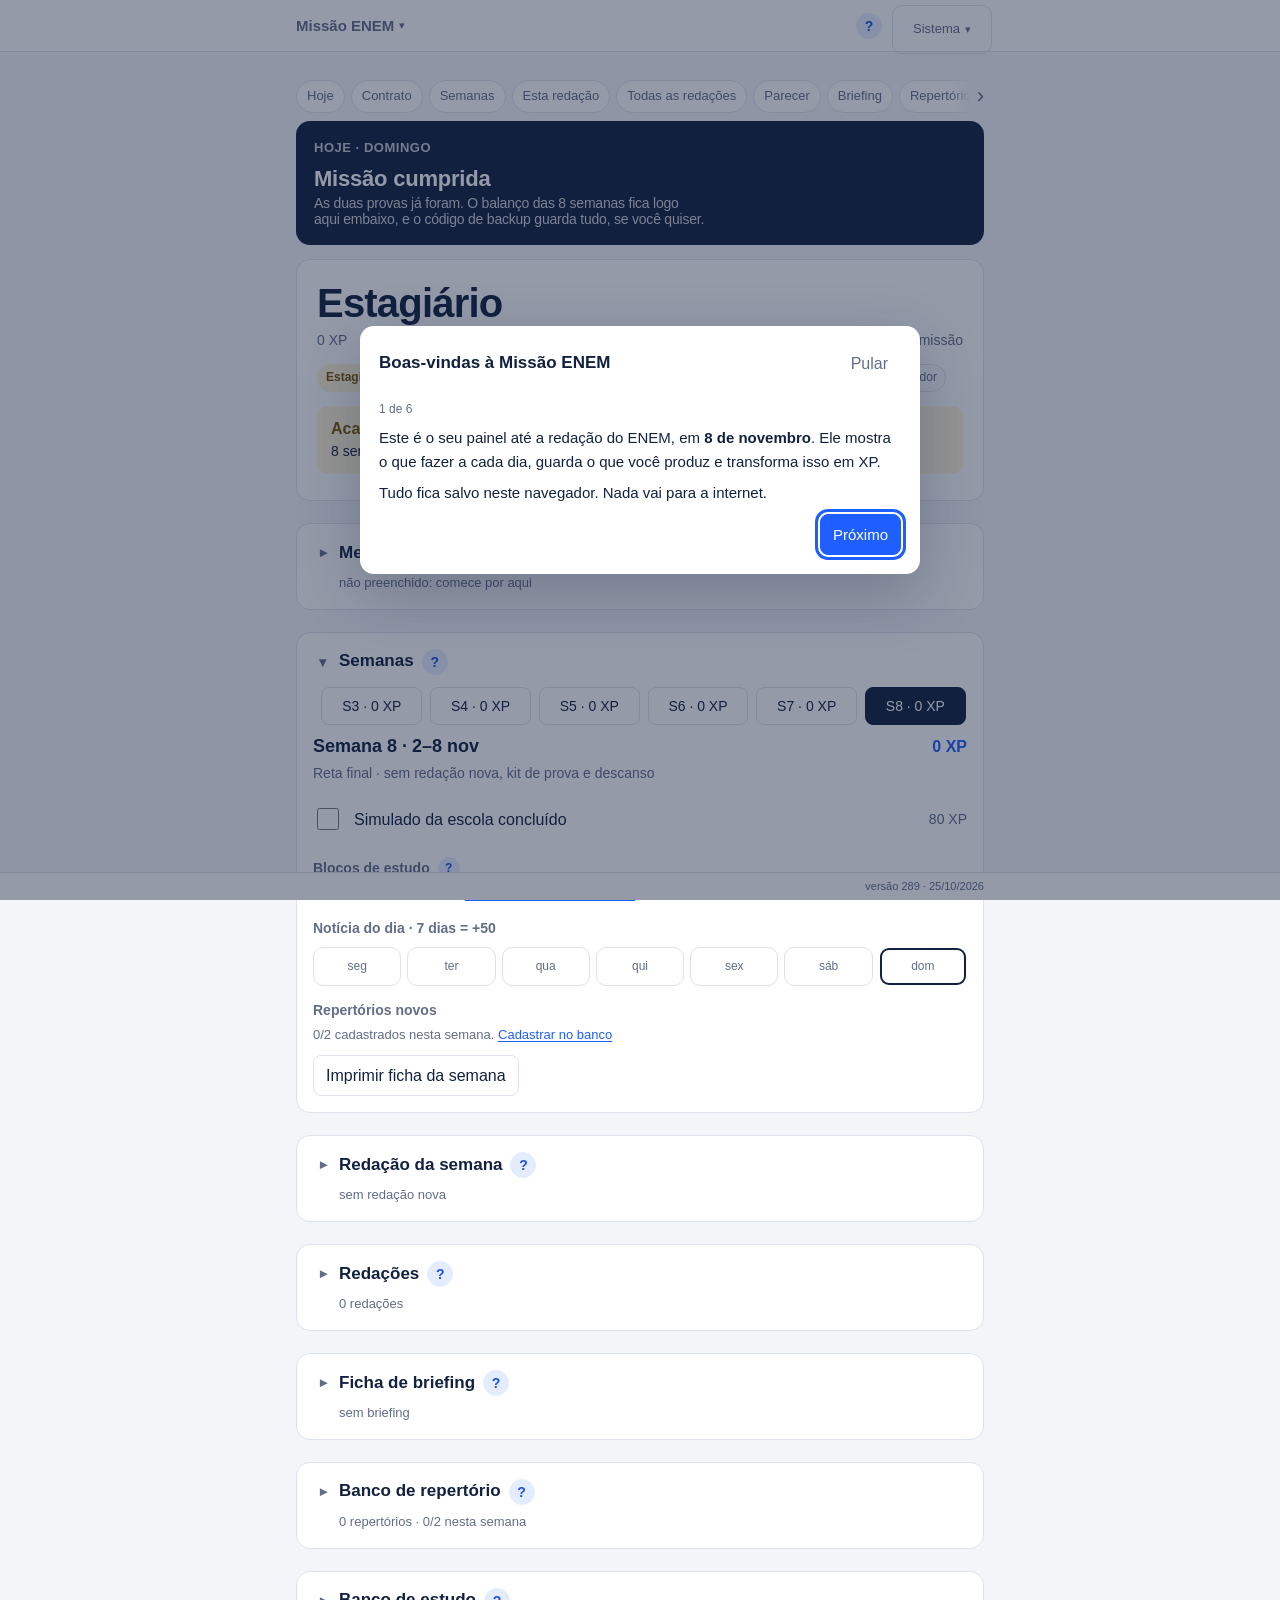
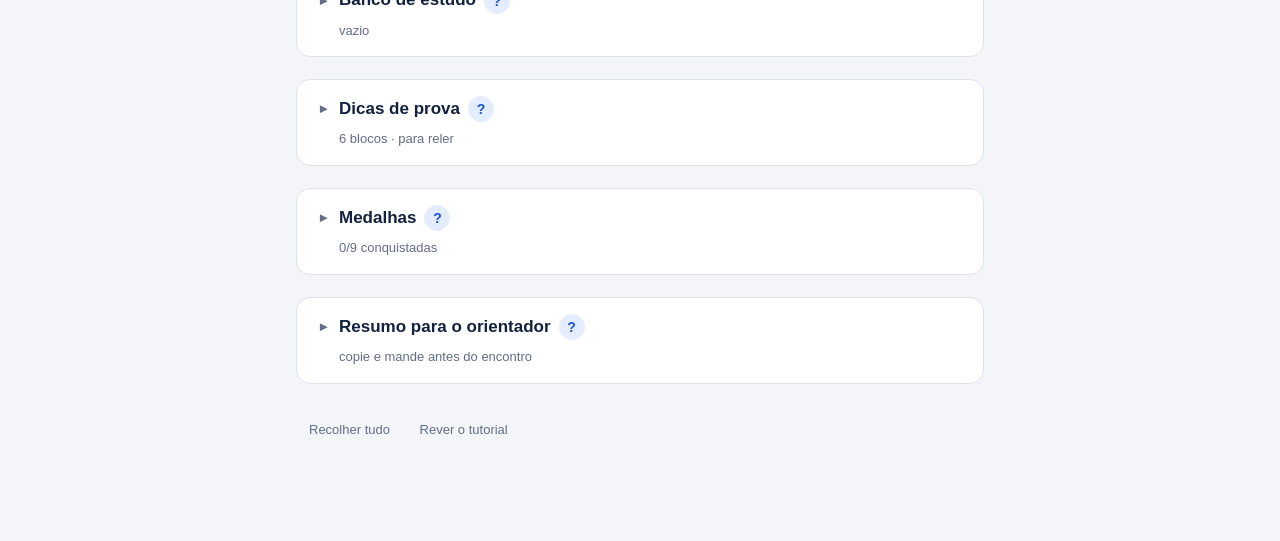
==== commit 9e5a71eb: "versão hospedada 289" ====
--- a/aluno/index.html
+++ b/aluno/index.html
@@ -774,6 +774,7 @@
   .modo input{position:absolute;opacity:0;width:1px;height:1px;margin:0;pointer-events:none}
   .modo label:has(input:checked){background:var(--green-soft);color:var(--green);border-color:transparent;font-weight:700}
   .modo label:has(input:focus-visible){outline:3px solid var(--blue);outline-offset:2px}
+  .modo.letra{margin:2px 0 10px}
   /* Em alto contraste o sistema troca as cores de fundo e as três pílulas ficam iguais: o que sobra
      como "isto está marcado" é um contorno. Vale para os dois grupos `.modo` — a folha e o humor do
      bloco são o mesmo componente e a mesma linguagem de marcado, e escopar mais estreito deixaria a
@@ -1475,6 +1476,13 @@
            começando em 1, e só a de cima tinha rótulo — a de baixo, que é onde ele escreve, não tinha
            nenhum. O `aria-label` da região já dizia "Passar a limpo"; o que faltava era na tela. -->
       <p class="cap">Sua folha, para passar a limpo</p>
+      <!-- A letra da folha é escolha DESTE aparelho (como o tema): de mão, a Handlee, que é o padrão
+           e o papel; ou de máquina, o --mono do rascunho, para quem lê melhor a própria cópia em letra
+           de forma. A margem continua sendo a letra — medida na que estiver na tela. -->
+      <div class="modo letra" id="limpoLetra" role="radiogroup" aria-label="Letra da folha">
+        <label><input type="radio" name="limpoLetra" value="mao"><span>Letra de mão</span></label>
+        <label><input type="radio" name="limpoLetra" value="mono"><span>Letra de máquina</span></label>
+      </div>
       <p class="sheet-hint" id="limpoDica" hidden>Deite o celular para ver a linha inteira ›</p>
       <div id="limpoFolha" class="limpofolha hand"></div>
       <div class="lines" id="limpoStat"></div>
@@ -1728,7 +1736,7 @@
 <footer class="shell-footer">
   <!-- O lugar vazio à esquerda é de propósito: é onde entra o que a barra vier a hospedar.
        Não crie div vazia para reservá-lo. -->
-  <div class="in"><p class="versao">versão 287 · 24/10/2026</p></div>
+  <div class="in"><p class="versao">versão 289 · 25/10/2026</p></div>
 </footer>
 <!-- /build:footer -->
 <div class="toast" id="toast" role="status"></div>
@@ -2357,7 +2365,7 @@
     briefing:{t:"Ficha de briefing",b:`<p>Guarde aqui as notícias da semana que valerem a pena — quantas quiser. <b>Uma delas é a que você vai apresentar</b> no domingo, <b>sem ler</b>, em até 3 minutos (a pauta sugerida aparece ao lado do título). Ela vem primeiro, com a etiqueta <b>Vou apresentar</b>; as outras ficam guardadas logo abaixo, recolhidas no tema, e abrem com um toque.</p><ul><li><b>Nova notícia</b> abre mais uma ficha. A primeira da semana já nasce como a que você vai apresentar; as seguintes nascem guardadas.</li><li><b>Apresentar esta</b>, numa guardada, troca a escolha: ela passa para o topo e a anterior vira guardada. Dá para trocar quando quiser, até depois do encontro.</li><li><b>Apagar</b> tira na hora e deixa 8 segundos de Desfazer. Apagando a que você ia apresentar, a mais antiga das guardadas assume.</li><li><b>O que conta é a apresentada:</b> é ela que o painel Hoje pede para preencher, que entra no resumo e que o painel ${oriSpan("de")} mostra inteira, como a ficha de ${esc(NOME)} para o domingo. Das guardadas o resumo diz só quantas são, e elas não vão na mensagem: o arquivo de backup é que leva todas.</li><li><b>XP não muda:</b> o briefing vale 50 XP uma vez, marcado depois de apresentar. Guardar mais notícias não vale mais nem menos.</li></ul><p>Cada ficha tem os mesmos campos:</p><ul><li><b>Fonte:</b> de onde veio (site, podcast, jornal).</li><li><b>O que aconteceu:</b> uma frase, sem opinião.</li><li><b>Por que importa:</b> qual é a consequência.</li><li><b>Quem ganha / quem perde:</b> países, grupos, empresas.</li><li><b>E o Brasil?</b> como o país é afetado ou se posiciona.</li><li><b>Serve de repertório para:</b> em que tipo de tema de redação essa notícia poderia ser citada.</li><li><b>Pergunta que eu não sei responder:</b> leve uma dúvida real para discutir com ${oriSpan()}.</li></ul>`},
     banco:{t:"Banco de repertório",b:`<p>Repertório é o que você cita para provar um argumento: autor, lei, dado, obra, fato histórico. O banco guarda os seus, prontos para usar.</p><ul><li><b>Nome:</b> ex.: <code>Hannah Arendt</code>, <code>Lei 10.639/2003</code>, <code>IBGE 2023</code>.</li><li><b>O que é:</b> uma linha para lembrar do que se trata.</li><li><b>Frase pronta:</b> a frase já escrita como você usaria na redação.</li><li><b>Serve para temas de:</b> palavras-chave para achar depois (ex.: desinformação, democracia).</li></ul><p>Dois novos por semana valem 15 XP cada. Meta até a prova: 10 no banco, 6 decorados.</p>`},
     estudo:{t:"Banco de estudo",b:`<p>O banco é o seu caderno de revisão e o lugar onde os blocos se registram: <b>tudo</b> o que você estudou fica aqui, junto, para reler antes da prova. O card de cada semana conta quanto daquela semana já foi; a lista é esta.</p><p>O formulário diz, em cima, <b>em que semana</b> o bloco entra — é a semana que estiver aberta em Semanas. Chegou por engano na semana errada? Volte às Semanas, abra a aba certa e registre por lá.</p><ul><li><b>Agrupado por semana</b>, da mais nova para a mais velha, com o total de blocos e de minutos de cada uma.</li><li><b>Os chips de matéria</b> filtram a lista: tocar em <code>Química</code> deixa só Química na tela; <code>Todas</code> traz tudo de volta. O filtro vale para esta visita — recarregar volta para Todas.</li><li><b>Editar</b> conserta um bloco já salvo; <b>Apagar</b> tira na hora e deixa 8 segundos de Desfazer.</li></ul><p><b>Como foi estudar</b>, acima dos grupos, soma as marcas de cada matéria na missão inteira: <code>Física · 4 pesou · 1 ok · 2 sem registro</code>. Os blocos que você salvou sem marcar entram em <b>sem registro</b> — nunca como “Ok” —, e matéria sem marca nenhuma não ganha linha. A leitura segue o chip escolhido.</p><p>Quando os <b>3 blocos</b> mais recentes de uma matéria forem todos <b>Pesou</b>, o painel Hoje põe uma linha dizendo isso — sem botão e sem XP, só para você levar ao domingo. A linha desaparece quando o bloco seguinte daquela matéria não pesar.</p><p>Do <b>sexto bloco</b> de uma semana em diante a linha vem marcada com “sem XP”: os 20 XP valem para os cinco primeiros, mas o bloco continua guardado — é para revisar que ele existe.</p><p><b>A nota (“O que é, com as suas palavras”) aceita formatação do WhatsApp</b>, até 10.000 caracteres. São os mesmos marcadores que você já usa lá:</p><ul><li><code>*negrito*</code>, <code>_itálico_</code>, <code>~tachado~</code>.</li><li>Linha começando com <code>- </code> ou <code>* </code> vira item de lista; começando com <code>1. </code> vira lista numerada, e o Enter continua a numeração sozinho (Enter num item vazio encerra a lista).</li><li><b>Os botões abaixo do campo</b> põem os marcadores por você, e cada um é a marca que ele aplica: <code>B</code> negrito, <code>I</code> itálico, <code>S</code> tachado, e os dois desenhos de lista — com marcadores e numerada. Parando o mouse em cima, cada botão diz o nome.</li><li>Pelo teclado, a mesma coisa: <b>Ctrl+B</b> negrito, <b>Ctrl+I</b> itálico, <b>Ctrl+Shift+X</b> tachado. Ctrl+Z desfaz a marcação inteira de uma vez.</li><li>A <b>pré-visualização</b> ao lado mostra como a nota vai ficar no banco. O <b>olho</b>, no fim da barra, esconde e mostra: escondida, o campo passa a ocupar a largura inteira do formulário. O painel lembra a sua escolha neste aparelho.</li></ul><p>Para o marcador aparecer como texto, ponha um <b>espaço depois do marcador</b>: <code>* isto</code> sai com o asterisco à mostra. Conta e nome com <code>_</code> no meio (<code>2*3*4</code>, <code>snake_case</code>) já saem literais sozinhos. Notas antigas que tenham <code>*</code> ou <code>_</code> passam a sair formatadas onde a regra se aplica — abra o bloco e a pré-visualização mostra antes de salvar.</p>`},
-    ficha:{t:"A ficha da redação",b:`<p>Esta seção é a <b>ficha</b> da redação aberta: a da semana da aba, ou uma redação extra que você escolheu em <b>Redações</b>. As duas têm os mesmos blocos, e por isso a mesma ficha serve às duas.</p><ul><li><b>A identificação</b>, no topo, diz o que a redação é — <i>Semana 3</i> ou <i>Extra · semana 3</i> —, o tema, de onde veio o tema e quando ela mudou pela última vez.</li><li><b>O estado</b> é a etiqueta logo abaixo, e é sempre um destes oito: <i>não começada</i>, <i>rascunho</i>, <i>registrada</i>, <i>passada a limpo</i>, <i>correção pedida</i>, <i>corrigindo</i>, <i>corrigida</i> e <i>lida</i>. Ele é calculado do que está guardado: você nunca o escolhe.</li><li><b>O foco</b> é a competência que a semana treina, e vale também para as extras daquela semana. Nas semanas 1, 5, 7 e 8 o plano não aponta uma só, e aí o ajuste vai para a competência mais baixa daquela redação.</li><li><b>O que ficou de fazer</b>, no fim, lista o próximo passo e o que a correção pediu. O <b>?</b> daquele bloco explica as regras dele.</li><li><b>Imprimir esta redação</b> leva a ficha inteira para o papel: identificação, folha, notas, parecer e a lista.</li><li>Numa redação extra, <b>Voltar à lista</b> — ou a tecla Esc — devolve você ao catálogo, na linha de onde você veio.</li></ul><p>A redação fica salva por semana e vai no código de backup, então ${oriSpan()} recebe junto. A seção tem dois modos.</p><ul><li><b>Rascunho:</b> você escreve ou cola no campo, e a folha pautada logo abaixo se arruma sozinha, quebrando a linha onde a palavra não cabe. É o rascunho que vale para a correção, para o Copiar redação e para o parecer.</li><li><b>Passar a limpo:</b> uma folha em branco de 30 linhas que não quebra nada por você, com o rascunho em cima para ler. Você decide onde cada linha acaba e onde separar a palavra com hífen; Enter vai para a linha de baixo. A folha é escrita numa letra de mão, e a margem é a letra, não um número de caracteres: um “m” ocupa mais que um “i”, como no papel. A linha recusa o que passa da margem, sem aviso: ela só mostra que encheu. Não dá para colar: a folha se passa à mão. E nada é corrigido enquanto você escreve. A separação das palavras é conferida no domingo, e o que estiver errado chega no parecer.</li></ul><p><b>Linhas:</b> a folha do ENEM tem 30 linhas, e até 7 linhas a redação é zerada. O contador conta as linhas da folha desenhada, na sua <b>largura</b> de linha (o padrão é 68 caracteres) e com o recuo do parágrafo. Os parágrafos são 4 (introdução, dois de desenvolvimento, conclusão com proposta) ou 5, separados no rascunho por uma linha em branco. Para medir a sua largura: em <b>Medir pela minha letra</b>, copie até três linhas de uma folha que você escreveu à mão, letra por letra; a média vira a largura. Uma folha já começada no passar a limpo guarda a largura com que nasceu.</p><p><b>Nas semanas que pedem a folha</b> (a 5 e a 7), você escreve à mão e passa a limpo aqui do jeito que saiu no papel, linha por linha, com as mesmas quebras e os mesmos hífens. Ali a linha aceita até 120 caracteres, porque a linha de verdade pode ser mais longa que a sua média; a que passar da sua largura fica marcada, sem ser recusada. O painel Hoje lembra depois que você marcar a redação.</p><p><b>Finalizar, reabrir, recomeçar:</b> marque a folha como finalizada quando acabar; dá para reabrir. Recomeçar apaga a folha, com Desfazer por 8 segundos. A folha passada a limpo não vale XP e não muda o XP de nenhuma tarefa: o painel ${oriSpan("de")} mostra a folha de ${esc(NOME)} linha por linha, e o resumo diz se ela foi finalizada.</p><p><b>Este campo se comporta como papel:</b> o navegador não sublinha em vermelho, não sugere e não corrige nada do que você escreve, nos dois modos. A correção acontece no encontro, com ${oriSpan()} — errar aqui e descobrir depois é o treino. Teclados do celular ou extensões instaladas no navegador que ignorem isso estão fora do alcance do app.</p><p><b>Com a conexão ao orientador,</b> a redação só chega ao painel quando você toca em <b>Entregar a redação</b>: vai o rascunho como está naquele instante, e a folha passada a limpo, se você começou. O que você mudar depois não chega sozinho — a seção diz <i>você editou depois</i>, e entregar de novo substitui a entrega anterior. Entregar marca a tarefa <i>Redação entregue até sexta</i>, com o XP de sempre, e o bônus quando a entrega é até quinta; se você já tinha marcado à mão, nada se repete. <b>Desmarcar a entrega</b> não desmarca a tarefa nem tira XP, e não muda o que o orientador já viu. Redação feita no papel continua valendo: marque a tarefa à mão, como sempre.</p><p>Na reta final (semana 8) não há redação nova nem folha: releia as das semanas anteriores.</p>`},
+    ficha:{t:"A ficha da redação",b:`<p>Esta seção é a <b>ficha</b> da redação aberta: a da semana da aba, ou uma redação extra que você escolheu em <b>Redações</b>. As duas têm os mesmos blocos, e por isso a mesma ficha serve às duas.</p><ul><li><b>A identificação</b>, no topo, diz o que a redação é — <i>Semana 3</i> ou <i>Extra · semana 3</i> —, o tema, de onde veio o tema e quando ela mudou pela última vez.</li><li><b>O estado</b> é a etiqueta logo abaixo, e é sempre um destes oito: <i>não começada</i>, <i>rascunho</i>, <i>registrada</i>, <i>passada a limpo</i>, <i>correção pedida</i>, <i>corrigindo</i>, <i>corrigida</i> e <i>lida</i>. Ele é calculado do que está guardado: você nunca o escolhe.</li><li><b>O foco</b> é a competência que a semana treina, e vale também para as extras daquela semana. Nas semanas 1, 5, 7 e 8 o plano não aponta uma só, e aí o ajuste vai para a competência mais baixa daquela redação.</li><li><b>O que ficou de fazer</b>, no fim, lista o próximo passo e o que a correção pediu. O <b>?</b> daquele bloco explica as regras dele.</li><li><b>Imprimir esta redação</b> leva a ficha inteira para o papel: identificação, folha, notas, parecer e a lista.</li><li>Numa redação extra, <b>Voltar à lista</b> — ou a tecla Esc — devolve você ao catálogo, na linha de onde você veio.</li></ul><p>A redação fica salva por semana e vai no código de backup, então ${oriSpan()} recebe junto. A seção tem dois modos.</p><ul><li><b>Rascunho:</b> você escreve ou cola no campo, e a folha pautada logo abaixo se arruma sozinha, quebrando a linha onde a palavra não cabe. É o rascunho que vale para a correção, para o Copiar redação e para o parecer.</li><li><b>Passar a limpo:</b> uma folha em branco de 30 linhas que não quebra nada por você, com o rascunho em cima para ler. Você decide onde cada linha acaba e onde separar a palavra com hífen; Enter vai para a linha de baixo. A folha é escrita numa letra de mão, e a margem é a letra, não um número de caracteres: um “m” ocupa mais que um “i”, como no papel. Se você lê melhor a sua cópia em letra de forma, <b>Letra de máquina</b>, logo acima da folha, troca a letra neste aparelho — a margem passa a ser medida na letra que está na tela, e a escolha não vai no código de backup. A linha recusa o que passa da margem, sem aviso: ela só mostra que encheu. Não dá para colar: a folha se passa à mão. E nada é corrigido enquanto você escreve. A separação das palavras é conferida no domingo, e o que estiver errado chega no parecer.</li></ul><p><b>Linhas:</b> a folha do ENEM tem 30 linhas, e até 7 linhas a redação é zerada. O contador conta as linhas da folha desenhada, na sua <b>largura</b> de linha (o padrão é 68 caracteres) e com o recuo do parágrafo. Os parágrafos são 4 (introdução, dois de desenvolvimento, conclusão com proposta) ou 5, separados no rascunho por uma linha em branco. Para medir a sua largura: em <b>Medir pela minha letra</b>, copie até três linhas de uma folha que você escreveu à mão, letra por letra; a média vira a largura. Uma folha já começada no passar a limpo guarda a largura com que nasceu.</p><p><b>Nas semanas que pedem a folha</b> (a 5 e a 7), você escreve à mão e passa a limpo aqui do jeito que saiu no papel, linha por linha, com as mesmas quebras e os mesmos hífens. Ali a linha aceita até 120 caracteres, porque a linha de verdade pode ser mais longa que a sua média; a que passar da sua largura fica marcada, sem ser recusada. O painel Hoje lembra depois que você marcar a redação.</p><p><b>Finalizar, reabrir, recomeçar:</b> marque a folha como finalizada quando acabar; dá para reabrir. Recomeçar apaga a folha, com Desfazer por 8 segundos. A folha passada a limpo não vale XP e não muda o XP de nenhuma tarefa: o painel ${oriSpan("de")} mostra a folha de ${esc(NOME)} linha por linha, e o resumo diz se ela foi finalizada.</p><p><b>Este campo se comporta como papel:</b> o navegador não sublinha em vermelho, não sugere e não corrige nada do que você escreve, nos dois modos. A correção acontece no encontro, com ${oriSpan()} — errar aqui e descobrir depois é o treino. Teclados do celular ou extensões instaladas no navegador que ignorem isso estão fora do alcance do app.</p><p><b>Com a conexão ao orientador,</b> a redação só chega ao painel quando você toca em <b>Entregar a redação</b>: vai o rascunho como está naquele instante, e a folha passada a limpo, se você começou. O que você mudar depois não chega sozinho — a seção diz <i>você editou depois</i>, e entregar de novo substitui a entrega anterior. Entregar marca a tarefa <i>Redação entregue até sexta</i>, com o XP de sempre, e o bônus quando a entrega é até quinta; se você já tinha marcado à mão, nada se repete. <b>Desmarcar a entrega</b> não desmarca a tarefa nem tira XP, e não muda o que o orientador já viu. Redação feita no papel continua valendo: marque a tarefa à mão, como sempre.</p><p>Na reta final (semana 8) não há redação nova nem folha: releia as das semanas anteriores.</p>`},
     redacoes:{t:"Redações",b:`<p>É o catálogo de tudo o que você escreveu: as oito semanas do plano e cada <b>redação extra</b> que você começou, da mais nova para a mais velha. Tocar numa linha abre a ficha dela ali em cima, em <b>A ficha da redação</b> — não há um segundo editor: é sempre a mesma folha.</p><ul><li><b>Cada linha</b> traz a identificação, o estado, a nota total quando o corretor já deu, e quantas coisas ainda faltam naquela redação.</li><li><b>Os chips</b> filtram por estado: <i>corrigida</i>, <i>com pendências</i>, <i>sem parecer</i>. Os números deles são o mapa da lista inteira e não mudam quando você filtra; <b>Todas</b> traz tudo de volta, e recarregar a página também.</li><li><b>Nova redação extra</b> abre o banco de temas. Dá para começar uma extra de 14/09 até o fim da quarta 4/11; depois disso as que já existem continuam inteiras — você termina, passa a limpo, pede a correção e lê o parecer.</li><li><b>A semana 8</b> aparece como linha de texto, sem botão: na reta final não há redação nova.</li><li><b>Imprimir a lista</b> leva uma linha por redação para o papel, com o filtro ignorado: sai a lista toda.</li></ul><p>Cada extra registrada vale <b>50 XP</b>, pelas duas primeiras de cada semana. Do dia da prova em diante o catálogo fica só para ler e imprimir.</p>`},
     temas:{t:"Banco de temas",b:`<p>Os temas vêm embutidos no próprio arquivo: nada é buscado na internet, e o banco funciona offline. São dois grupos.</p><ul><li><b>Prováveis ${ENEM.getFullYear()}:</b> as apostas desta edição, em três faixas — alta, média e baixa. Cada uma tem a proposta escrita na forma da prova, o eixo e um repertório para começar.</li><li><b>Edições anteriores:</b> os temas que já caíram, com o enunciado oficial, do mais recente para o mais antigo.</li></ul><p>Tema que uma semana do plano já treina <b>não aparece aqui</b>: ele vai cair na redação daquela semana. O que você já treinou numa extra continua na lista, marcado com <i>já treinado</i> — repetir é decisão sua, e treinar o mesmo tema duas vezes é um jeito legítimo de medir a evolução.</p><p><b>Tema livre</b> é para um tema da escola, do cursinho ou seu: até 200 caracteres, e a ficha nasce sem proposta — você escreve direto na folha.</p><p>A redação extra nasce na semana de hoje e fica nela para sempre, mesmo que você termine de escrever na semana seguinte: é por isso que o XP e o foco dela são os daquela semana.</p>`},
     correcao:{t:"Correção automática",b:`<p>É a correção de uma <b>redação extra</b> feita na hora, sem esperar o domingo. Ela existe só quando ${oriSpan()} liga a chave para você e quando o seu app está conectado à conta: no modo local o caminho é <b>Pedir correção</b>, e o parecer chega pelo WhatsApp como sempre.</p><ul><li><b>Só a folha passada a limpo é corrigida.</b> É ela que um corretor leria na prova, com as suas quebras de linha e os seus hífens. Enquanto a folha não existir, a ficha pede <i>Passar a limpo</i> e o botão não aparece.</li><li><b>Créditos por semana:</b> ${oriSpan()} escolhe quantas correções por semana você pode pedir (o padrão é 2). A ficha diz quantas sobraram; os créditos voltam na segunda-feira.</li><li><b>Se não funcionar, não custa nada:</b> correção que falha ou demora demais não gasta crédito, e a ficha volta ao estado anterior para você tentar de novo ou pedir a ${oriSpan("")} correção. Quem garante isso é o servidor, que só conta o crédito quando a correção volta. <b>E a que volta num formato que este app não entende também não custa:</b> o crédito volta para a semana, e a ficha diz isso na hora.</li><li><b>O que sai daqui:</b> a sua folha passada a limpo e o tema vão para o fornecedor do modelo que corrige, e uma cópia do parecer vai para o painel ${oriSpan("de")}: toda correção automática sua aparece lá. O rascunho não sai.</li></ul><p>O parecer automático tem a mesma forma do que ${oriSpan()} manda, e diz na primeira linha que é automático. Chegando depois um parecer ${oriSpan("de")}, esse passa a valer, e o automático fica guardado atrás de um toque.</p>`},
@@ -3121,6 +3129,26 @@
   }
 
   // ---------- hero
+  // A semana em que o XP acumulado passou o degrau: a escada lê isto só depois da prova.
+  function semanaDaPatente(xpMin){ let acc = 0; for(const m of WEEKS){ acc += weekXP(m.n); if(acc>=xpMin) return m.n; } return WEEKS.length; }
+  const reduzMov = ()=>!!(window.matchMedia && matchMedia("(prefers-reduced-motion: reduce)").matches);
+  // A barra VIRA A PÁGINA na promoção: enche até o fim e recomeça do zero na patente nova. Sem isto
+  // ela encolhia de ~95% para ~5% no único momento em que o app comemora — lia como perda no instante
+  // da conquista. É a transição de sempre (.xpbar > i, .5s), duas vezes, e nenhuma animação nova; com
+  // prefers-reduced-motion não há transição e a largura só troca. `barRank` é a patente que a barra
+  // desenhou por último (na primeira pintura não há de onde subir); `barAlvo` é o destino, que um
+  // render no meio da virada pode trocar sem recomeçá-la.
+  let barRank = null, barVira = false, barAlvo = "0%";
+  function viraBarra(fill, alvo){
+    barAlvo = alvo;
+    if(barVira) return;
+    barVira = true;
+    let tm = null;
+    const volta = ()=>{ clearTimeout(tm); fill.removeEventListener("transitionend", volta); fill.style.transition = "none"; fill.style.width = "0%"; void fill.offsetWidth; fill.style.transition = ""; barVira = false; fill.style.width = barAlvo; };
+    fill.addEventListener("transitionend", volta);
+    tm = setTimeout(volta, 650); // com a aba escondida a transição não dispara: o relógio cobre
+    fill.style.width = "100%";
+  }
   function renderHero(){
     const xp = totalXP(), {rank,next} = rankFor(xp);
     document.getElementById("rank").textContent = rank[1];
@@ -3130,10 +3158,15 @@
     // Na reta final (semana 8) e do dia da prova em diante o herói para de pedir XP e esconde a barra: a semana 8
     // é de descanso e vale no máximo 300 XP; "faltam 650 para Ministro" ali seria o contrário do jogo.
     // Depois da prova ele mostra o balanço no lugar da promoção.
-    if(next){ nextEl.textContent = over ? "patente final da missão" : rest ? "patente da missão" : "faltam " + (next[0]-xp) + " XP para " + next[1]; fill.style.width = Math.round(100*(xp-rank[0])/(next[0]-rank[0]))+"%"; }
-    else { nextEl.textContent = "patente máxima"; fill.style.width = "100%"; }
+    nextEl.textContent = next ? (over ? "patente final da missão" : rest ? "patente da missão" : "faltam " + (next[0]-xp) + " XP para " + next[1]) : "patente máxima";
+    const alvo = next ? Math.round(100*(xp-rank[0])/(next[0]-rank[0]))+"%" : "100%";
+    const sobe = barRank!==null && rankIdx(rank[1])>rankIdx(barRank) && !rest && !reduzMov();
+    barRank = rank[1];
+    if(sobe) viraBarra(fill, alvo); else if(barVira) barAlvo = alvo; else fill.style.width = alvo;
     document.getElementById("xpbar").hidden = rest;
-    document.getElementById("ladder").innerHTML = RANKS.map(r=>`<span class="${r[0]===rank[0]?'now':(xp>=r[0]?'done':'')}">${r[1]}</span>`).join("");
+    // Do dia da prova em diante a escada diz em que semana cada patente chegou — o caminho inteiro,
+    // lido dos registros dele. Antes disso ela é só o degrau de agora: "quando" ainda é o futuro.
+    document.getElementById("ladder").innerHTML = RANKS.map(r=>`<span class="${r[0]===rank[0]?'now':(xp>=r[0]?'done':'')}">${r[1]}${over && r[0]>0 && xp>=r[0] ? ` · semana ${semanaDaPatente(r[0])}` : ""}</span>`).join("");
     document.getElementById("final").hidden = !over;
     if(over){
       // A frase vem antes do balanço: primeiro alguém falando com ele, depois os números que ele mesmo registrou.
@@ -3370,7 +3403,7 @@
     // Desmarcar não some XP (o commit só fala quando o total sobe), mas precisa dizer que registrou:
     // era a única mudança de estado do app que não devolvia nada, e corrigir um toque errado ficava no escuro.
     el.querySelectorAll("[data-task]").forEach(cb=>cb.addEventListener("change",e=>{ const id=e.target.dataset.task; w.tasks[id] = e.target.checked; if(!w.tasks.red) w.tasks.early=false;
-      commit(e.target.checked ? TASKS.find(t=>t.id===id).label : undefined);
+      commit(e.target.checked ? rotuloTarefa(id) : undefined);
       if(!e.target.checked) toast(`Desmarcado: ${TASKS.find(t=>t.id===id).label}`); }));
     // Um gesto: abre o banco de estudo, abre o formulário na semana desta aba e rola até ele. O href
     // sozinho levaria à seção e o Arthur teria de achar o "Novo bloco" lá dentro.
@@ -4575,7 +4608,7 @@
       return;
     }
     const ganhou = lastXP!==null && totalXP() > lastXP;
-    commit(r.queued ? "redação vai ser entregue quando houver rede" : `redação entregue para ${nomeOrientador()}`);
+    commit(r.queued ? "redação vai ser entregue quando houver rede" : `redação entregue para ${nomeOrientador()}${redOrdinal()}`);
     if(!ganhou) toast(r.queued ? "Vai ser entregue quando houver rede" : `Redação entregue para ${nomeOrientador()}`);
   }
   document.getElementById("entregar").addEventListener("click", entregar);
@@ -4688,7 +4721,11 @@
   // kerning do <input>), e a letra média nesse tamanho. Com toque o campo vai a 16px, e as duas contas
   // acompanham: a margem em letras não muda com o tamanho.
   function larguraTexto(inp, t){ const cs = getComputedStyle(inp); letraCtx.font = `${cs.fontStyle} ${cs.fontWeight} ${cs.fontSize} ${cs.fontFamily}`; return letraCtx.measureText(t).width; }
-  const letraMedia = inp=>parseFloat(getComputedStyle(inp).fontSize) * parseFloat(getComputedStyle(limpoFolha).getPropertyValue("--hand-ch"));
+  // Em letra de máquina a letra média é o próprio caractere ("0" no --mono do campo): a coluna do
+  // .sheet já é `--cols × 1ch` ali, e 1ch é exatamente isto.
+  const letraMedia = inp=>limpoFolha.classList.contains("hand")
+    ? parseFloat(getComputedStyle(inp).fontSize) * parseFloat(getComputedStyle(limpoFolha).getPropertyValue("--hand-ch"))
+    : larguraTexto(inp, "0");
   // Até onde o texto pode ir, em px: a margem dele, ou a linha inteira do papel na semana exigida.
   const limpoMargem = (inp, a)=>limpoLarg(a) * letraMedia(inp);
   // A medida só vale com a Handlee carregada; pedir logo na carga custa 1–2 ms (ela é data:) e evita
@@ -4713,12 +4750,34 @@
   const limpoFolha = document.getElementById("limpoFolha");
   const limpoIns = ()=>[...limpoFolha.querySelectorAll("input")];
   const limpoIdx = el=>el.dataset.limpo!=null ? Number(el.dataset.limpo) : -1;
+  // A letra da folha é preferência DO APARELHO, como o tema e a pré-visualização da nota: fora do
+  // estado e fora do código de backup. Padrão "mão" (a Handlee, ADR-013): a folha é o papel. "Máquina"
+  // é o --mono do rascunho, para quem lê melhor a própria cópia em letra de forma. Storage bloqueado
+  // cai no padrão e a escolha vale até recarregar. A margem não muda de regra: é a letra da tela.
+  const LETRA_KEY = "missao-enem-letra";
+  let letraMao = (()=>{ try { return localStorage.getItem(LETRA_KEY)!=="mono"; } catch(_){ return true; } })();
+  function aplicaLetra(){
+    limpoFolha.classList.toggle("hand", letraMao);
+    document.querySelectorAll('input[name="limpoLetra"]').forEach(r=>{ r.checked = (r.value==="mao")===letraMao; });
+  }
+  aplicaLetra();
+  document.querySelectorAll('input[name="limpoLetra"]').forEach(r=>r.addEventListener("change",()=>{
+    if(!r.checked) return; letraMao = r.value==="mao";
+    try { localStorage.setItem(LETRA_KEY, letraMao ? "mao" : "mono"); } catch(_){}
+    aplicaLetra();
+    // A folha se remede na letra nova: `full` e `past` de cada linha, e a coluna.
+    if(limpoFolha.firstChild){ const a = alvoRedacao(); limpoIns().forEach(inp=>limpoLinha(inp, a)); limpoMeta(); }
+  }));
   // A coluna, em letras médias. Em semana que exige a folha a linha pode passar da largura dele: a
   // coluna acompanha a linha mais LARGA (medida, não contada), para o texto copiado do papel nunca ficar
   // escondido dentro do campo. O centésimo a mais é o lugar do cursor.
+  // Em QUALQUER semana, e não só na exigida, desde que a letra se escolhe: fora dela a linha mais larga
+  // é a largura por construção (a margem recusa) — até ele trocar a letra depois de escrever. A linha
+  // que coube em letra de mão pode não caber em letra de máquina, e a coluna cresce para o texto não se
+  // esconder dentro do campo, que é a razão da regra toda.
   function limpoCols(a){
-    if(!a.exigida) return limpoLarg(a);
-    const ins = limpoIns(), m = letraMedia(ins[0]);
+    const ins = limpoIns(); if(!ins.length) return limpoLarg(a);
+    const m = letraMedia(ins[0]);
     return Math.max(limpoLarg(a), ...ins.map(x=>Math.ceil(larguraTexto(x, x.value) / m * 100 + 1) / 100));
   }
   // full: não cabe mais uma letra média antes da margem, ou a linha chegou ao teto de 120 (a margem
@@ -5298,6 +5357,11 @@
   function renderAll(){
     keepFocus(()=>{ renderNome(); renderHero(); renderContrato(); renderTabs(); renderWeek(); renderRed(); renderParecer(); renderFicha(); renderCatalogo(); renderBrief(); renderBank(); renderEstudo(); renderBadges(); renderDicas(); renderToday(); renderSummaries(); renderEnvio(); renderOutras(); });
   }
+  // A redação é o maior esforço da semana, e o toast dela diz QUAL é: "a 3ª da missão" conta as semanas
+  // com a redação marcada, esta inclusive. Na primeira, "a primeira" — a não ser que seja também o
+  // primeiro XP da missão, quando o commit() já diz "o primeiro da missão" e dois "primeiro" é eco.
+  function redOrdinal(){ const k = WEEKS.filter(m=>!m.final && ((state.weeks[m.n]||{}).tasks||{}).red).length; return k<=1 ? (k===1 && lastXP!==0 ? " · a primeira da missão" : "") : ` · a ${k}ª da missão`; }
+  function rotuloTarefa(id){ return TASKS.find(t=>t.id===id).label + (id==="red" ? redOrdinal() : ""); }
   // `why` é o que ele acabou de fazer, em linguagem do painel: vira "+N XP · why".
   function commit(why){
     save(); renderAll();
@@ -5368,8 +5432,12 @@
       const atual = hojeOk ? perfectRun(gi) : perfectRun(gi-1), melhor = bestRun();
       fog.classList.toggle("on", hojeOk);
       document.getElementById("streakN").textContent = atual;
-      document.getElementById("streakBest").textContent = (melhor>atual && melhor>=2) ? ` · melhor: ${melhor}` : "";
-      fog.setAttribute("aria-label", `${atual===1?"1 dia perfeito seguido":atual+" dias perfeitos seguidos"}${melhor>atual&&melhor>=2?`, melhor sequência: ${melhor}`:""}. `
+      // Quando a corrente É a melhor da missão, a pílula diz (`· recorde`): antes ela só falava do
+      // recorde quando ele estava atrás, e o dia em que ele passa a própria marca era o único calado.
+      // A partir de 3, senão todo começo de corrente seria recorde.
+      const recorde = atual>=3 && atual>=melhor;
+      document.getElementById("streakBest").textContent = (melhor>atual && melhor>=2) ? ` · melhor: ${melhor}` : recorde ? " · recorde" : "";
+      fog.setAttribute("aria-label", `${atual===1?"1 dia perfeito seguido":atual+" dias perfeitos seguidos"}${melhor>atual&&melhor>=2?`, melhor sequência: ${melhor}`:recorde?", a melhor sequência da missão":""}. `
         + (hojeOk ? "Hoje já está completo." : "Hoje ainda não está completo.") + " Toque para ver o que conta como dia perfeito.");
     }
     const steps = [], hoje = estudoHoje();
@@ -5580,7 +5648,7 @@
       if(b.dataset.act==="enviar"){ current=n; enviarSemana(); return; }
       if(b.dataset.act==="copiar"){ current=n; resumoEnviado = true; shareNow("Cole no WhatsApp e vá para a chamada: leve a redação para ler em voz alta."); renderToday(); return; }
       // O mesmo toast do checkbox da semana: o texto do XP é o rótulo da tarefa, em um lugar só.
-      if(b.dataset.act==="task"){ const id=b.dataset.taskid; current=n; w.tasks[id]=true; commit(TASKS.find(t=>t.id===id).label); return; }
+      if(b.dataset.act==="task"){ const id=b.dataset.taskid; current=n; w.tasks[id]=true; commit(rotuloTarefa(id)); return; }
       // O mesmo escritor da lista: a confirmação é escrita uma vez, em marcarFazer(), e ela grava em
       // `current` — daí o current=n antes, como em todo passo que marca aqui mesmo.
       if(b.dataset.act==="exercicio"){ current=n; fichaAtual={semana:n}; marcarFazer(b.dataset.exid, true); return; }
@@ -5740,7 +5808,7 @@
     // outro lugar: em zero a linha diz só o recorde. Com a corrente viva nada muda, e o
     // `N (melhor: M)` continua palavra por palavra. Sem recorde nenhum continua não havendo linha.
     if(seqMelhor) lines.push(seqAtual
-      ? `Dias perfeitos seguidos: ${seqAtual}${seqMelhor>seqAtual?` (melhor: ${seqMelhor})`:""}`
+      ? `Dias perfeitos seguidos: ${seqAtual}${seqMelhor>seqAtual?` (melhor: ${seqMelhor})`:seqAtual>=3?" (a melhor da missão)":""}`
       : `Dias perfeitos seguidos: melhor da missão, ${seqMelhor}`);
     if(w.redacao&&w.redacao.trim()){ const rs=redStats(w.redacao); lines.push(`Redação escrita: ${rs.lines} linha${rs.lines===1?"":"s"}, ${rs.paras} parágrafo${rs.paras===1?"":"s"}${limpoTxt?` · ${limpoTxt}`:""}`); }
     else if(limpoTxt) lines.push(`Redação: ${limpoTxt}`);
@@ -7225,7 +7293,7 @@
     const vm = fichaDe(), ff = document.getElementById("fichaFolha");
     const tem = !!(vm.limpo && limpoEscritas(vm.limpo));
     const linhas = tem ? vm.limpo.linhas : linhasDe(vm.redacao||"");
-    ff.classList.toggle("hand", tem);
+    ff.classList.toggle("hand", tem && letraMao); // a letra que ele escolheu para ler
     ff.innerHTML = (tem ? "" : `<p class="muted">rascunho</p>`) + folhaHTML(linhas, {cols: tem ? vm.limpo.larg : larg(), min:FOLHA.linhas, marca:false});
     ff.hidden = false;
   }
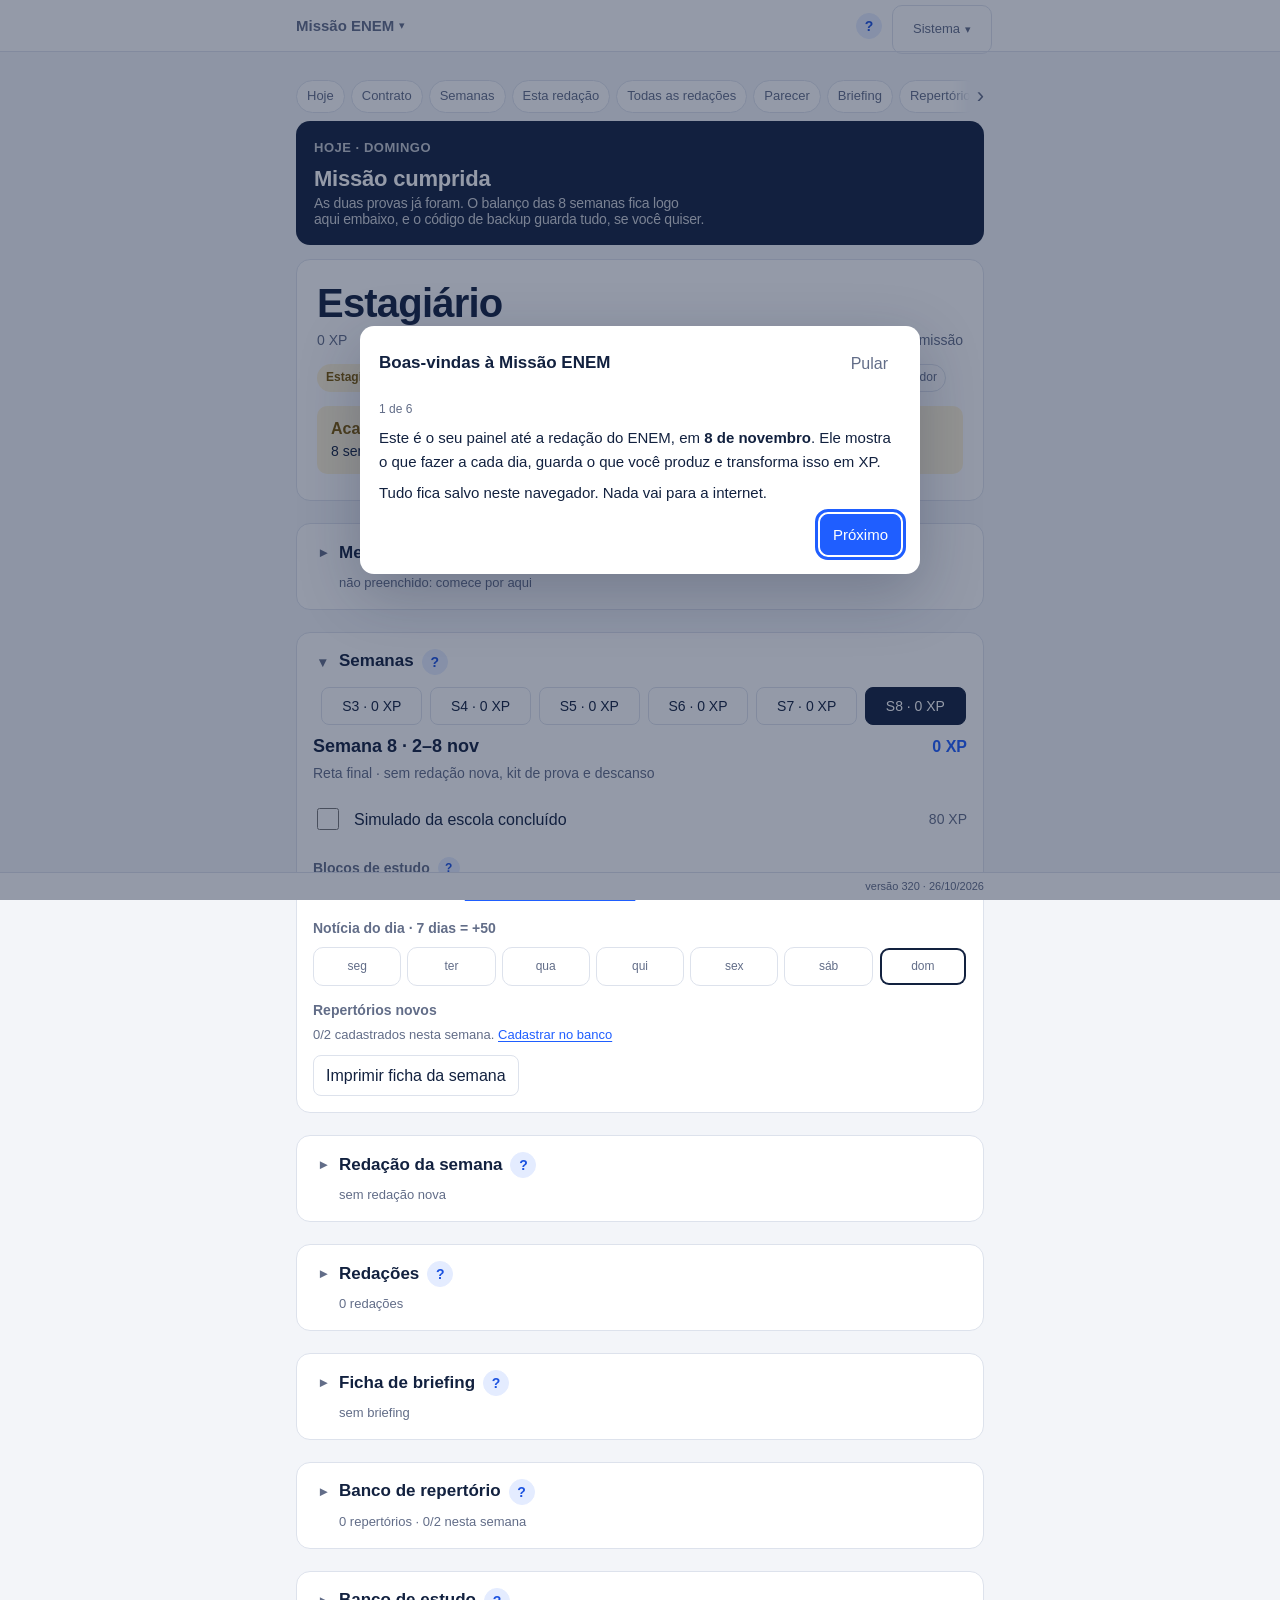
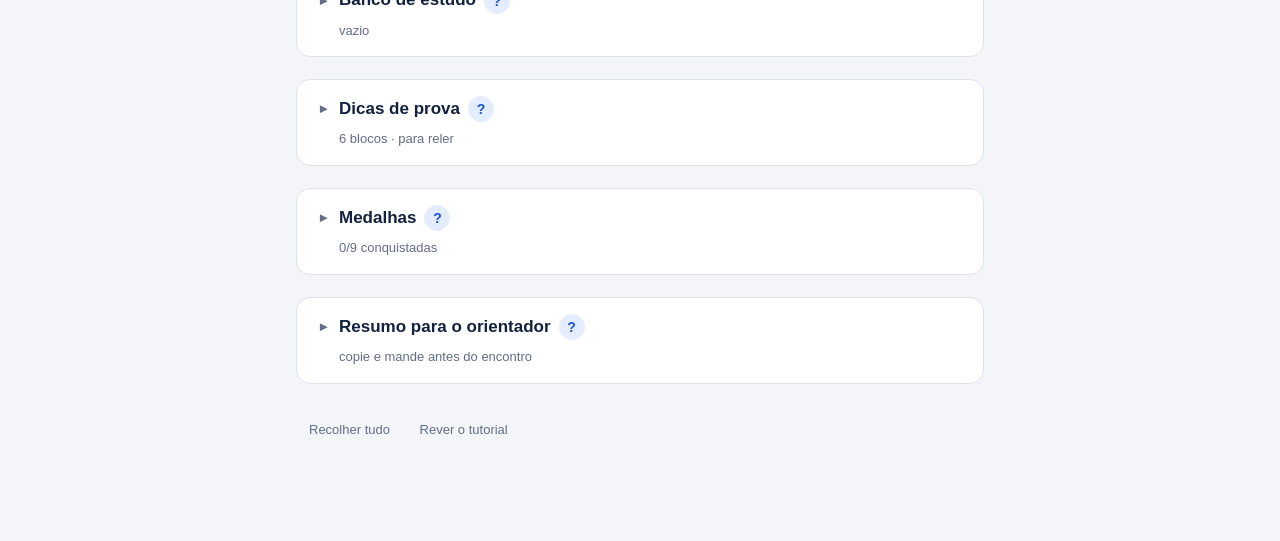
==== commit add38f7f: "versão hospedada 320" ====
--- a/aluno/index.html
+++ b/aluno/index.html
@@ -877,6 +877,7 @@
   @media print{.noticia textarea{min-height:0;max-height:none;height:auto !important;overflow:visible}}
   .noticia > .body > .actions{margin-top:12px}
   @media (pointer:coarse){.noticia > summary{min-height:44px}}
+  @media (pointer:coarse){.enun > summary{min-height:44px}}
   @media print{.sec.closed > .body{display:block}.sum{display:none}}
   .ob .db{font-size:15px}
   .ob .step{font-size:12px;color:var(--muted);margin-bottom:6px}
@@ -897,9 +898,33 @@
   .fichaid{margin:10px 0 0;font-weight:600;overflow-wrap:anywhere}
   .fichaest{margin:6px 0 0}
   .enun{margin-top:10px}
-  .enun > summary{font-weight:600}
+  /* O summary do card da proposta é um alvo de toque como os outros <details> deste app (.noticia,
+     .copias, .dicas .bloco): no celular o dedo abre e fecha por aqui. Sem o min-height ele mede 25,9px
+     a 375, e a varredura T0 reprova — com razão. `baseline` e `wrap` para a linha de resumo descer
+     sem esticar o título, como no summary da notícia. */
+  .enun > summary{font-weight:600;display:flex;align-items:baseline;gap:4px 8px;flex-wrap:wrap;min-width:0}
   /* O enunciado é o texto da prova e se lê em parágrafos: as quebras de linha dele são conteúdo. */
   #fichaEnunciadoTxt,.tema .enun{white-space:pre-line;margin:8px 0 0}
+  /* A PROPOSTA da redação da semana (tema-surpresa-no-app). Painel IRMÃO do .coletanea do orientador:
+     o desenho é daqui, o texto é o mesmo documento, e as duas telas leem na ordem do Inep.
+     `pre-line` no corpo e no enunciado porque a quebra de linha dentro de um texto de apoio é
+     conteúdo (US-018 AC-5); `anywhere` porque um texto sem espaços não pode esticar a página no
+     celular (US-018 EC-4) — é a mesma régua de todo texto digitado por outra pessoa neste app. */
+  .enun > summary .sum{font-weight:400;font-size:13px;color:var(--muted);flex:none;margin:0;white-space:normal}
+  #fichaPropostaView .cond{margin:8px 0 0;font-weight:600;overflow-wrap:anywhere}
+  #fichaPropostaView .enunc{white-space:pre-line;margin:12px 0 0;overflow-wrap:anywhere}
+  .apoios{display:grid;gap:10px;margin-top:12px}
+  /* Cada texto num quadro seu: a coletânea é uma lista de peças, e o fio é o que diz onde uma acaba.
+     `break-inside:avoid` para o papel não cortar um texto ao meio quando puder evitar (US-019 EC-1). */
+  .apoiotxt{border:1px solid var(--line);border-radius:10px;padding:10px 12px;min-width:0;break-inside:avoid}
+  .apoiotxt .rot{margin:0;font-weight:600;overflow-wrap:anywhere}
+  .apoiotxt .corpo{white-space:pre-line;margin:4px 0 0;overflow-wrap:anywhere}
+  .apoiotxt .fonte{color:var(--muted);font-size:13px;margin:6px 0 0;overflow-wrap:anywhere}
+  /* O teto: seis textos de 1.500 caracteres são mais de uma tela, e a proposta não pode empurrar o
+     editor para fora dela — ele lê a proposta e escreve na MESMA ficha (US-018 AC-3). Passado o teto a
+     coletânea rola por dentro, com a barra fina do sistema, como a folha do painel do pai. NA TELA
+     apenas: no papel a proposta sai inteira, que é o documento que ele leva para a mesa. */
+  @media screen{#fichaPropostaView .apoios{max-height:min(900px,52vh);overflow:auto;scrollbar-width:thin}}
   .fichanotas{margin-top:14px}
   .fichanotas h3{margin:0 0 6px;font-size:14px}
   .notaslinha{display:flex;flex-wrap:wrap;gap:4px 14px;margin:0;font-variant-numeric:tabular-nums}
@@ -1098,6 +1123,10 @@
     body[data-print="ficha"] #folhaCtl,body[data-print="ficha"] #redAviso,body[data-print="ficha"] #extraCaixa,
     body[data-print="ficha"] #entregaCaixa,body[data-print="ficha"] #correcaoBloco,body[data-print="ficha"] #redOutras{display:none}
     body[data-print="ficha"] #fichaEnunciado > summary{display:none}
+    /* A proposta é o documento que ele leva para a mesa: sai inteira, sem teto e sem rolagem, e o
+       quadro de cada texto de apoio evita a quebra de página no meio (US-019 AC-1, EC-1). */
+    body[data-print="ficha"] #fichaPropostaView .apoios{max-height:none;overflow:visible}
+    body[data-print="ficha"] #fichaPropostaAcoes{display:none}
     body[data-print="ficha"] #parecer.vazio{display:none}
     /* A LISTA (US-005): uma linha por redação, e o filtro da sessão não vale no papel — sai a lista
        toda, que é o que um panorama é. */
@@ -1441,9 +1470,18 @@
     <header><h2 aria-labelledby="redTitulo redWeek"><span id="redTitulo">Redação da semana</span> <span class="muted" id="redWeek"></span> <button class="help" data-help="ficha" aria-label="Ajuda: ficha da redação">?</button></h2><div class="actions"><button id="fichaVoltar" hidden>Voltar à lista</button><button id="copyRed">Copiar redação</button></div></header>
     <p class="fichaid" id="fichaId"></p>
     <p class="fichaest"><span class="chip estado" id="fichaEstado"></span></p>
-    <!-- A proposta, escrita na forma da prova. Só a extra tem: o tema da semana vem do plano e já está
-         na linha de identificação. Nasce fechada — ele acabou de a ler no diálogo de temas. -->
-    <details class="card enun" id="fichaEnunciado" hidden><summary>A proposta desta redação</summary><p id="fichaEnunciadoTxt"></p></details>
+    <!-- A proposta, escrita na forma da prova. A extra traz só o enunciado (o tema dela vem do banco,
+         e ele acabou de o ler no diálogo de temas, por isso o card nasce fechado); a redação da semana
+         traz o DOCUMENTO que o orientador liberou — condição de prova, coletânea na ordem do Inep com a
+         fonte de cada texto, e o enunciado (tema-surpresa-no-app, ADR-001). Sem proposta, o card diz o
+         que esperar e é por onde o código colado entra; na reta final ele não existe.
+         O ? do card chama preventDefault() no <summary>: ajuda não recolhe o que se está lendo. -->
+    <details class="card enun" id="fichaEnunciado" hidden><summary>A proposta desta redação <span class="sum" id="fichaPropostaSum"></span> <button class="help" data-help="proposta" aria-label="Ajuda: a proposta da redação">?</button></summary>
+      <p id="fichaEnunciadoTxt" hidden></p>
+      <p class="muted" id="fichaPropostaStat" hidden></p>
+      <div id="fichaPropostaView" hidden></div>
+      <div class="actions mt" id="fichaPropostaAcoes" hidden><button id="colarProposta">Colar a proposta</button></div>
+    </details>
     <p class="muted" id="fichaFoco" hidden></p>
     <p class="muted" id="redTema" hidden></p>
     <!-- Os dois modos da folha (ADR-001): rádios de verdade, para as setas e o anúncio do estado virem
@@ -1736,7 +1774,7 @@
 <footer class="shell-footer">
   <!-- O lugar vazio à esquerda é de propósito: é onde entra o que a barra vier a hospedar.
        Não crie div vazia para reservá-lo. -->
-  <div class="in"><p class="versao">versão 289 · 25/10/2026</p></div>
+  <div class="in"><p class="versao">versão 320 · 26/10/2026</p></div>
 </footer>
 <!-- /build:footer -->
 <div class="toast" id="toast" role="status"></div>
@@ -1905,7 +1943,7 @@
     {n:4, range:"5–11 out", theme:"Proposta de intervenção · Crianças e adolescentes no ambiente digital", brief:"crise humanitária ou decisão da ONU; qual país está bloqueando e por quê", missao:"3 propostas de intervenção completas para temas antigos"},
     {n:5, range:"12–18 out", theme:"Simulado 60 min · Herança africana no Brasil (ENEM 2024)", brief:"economia africana ou comércio Brasil–África", missao:"áudio explicando 2 repertórios sem ler", limpo:true},
     {n:6, range:"19–25 out", theme:"Norma culta · Saúde mental dos adolescentes", brief:"juros e inflação no Brasil, em linguagem simples", missao:"2 vídeos ou podcasts curtos de economia básica"},
-    {n:7, range:"26 out–1 nov", theme:"Ensaio geral · tema surpresa do orientador, condição de prova", brief:"os 5 repertórios mais versáteis do banco e para quais famílias de tema cada um serve", missao:"kit de prova: 6 repertórios, introdução e proposta memorizadas", limpo:true},
+    {n:7, range:"26 out–1 nov", theme:"Ensaio geral · tema surpresa do orientador, condição de prova", brief:"os 5 repertórios mais versáteis do banco e para quais famílias de tema cada um serve", missao:"kit de prova: 6 repertórios, introdução e proposta memorizadas", limpo:true, surpresa:true},
     {n:8, range:"2–8 nov", theme:"Reta final · sem redação nova, kit de prova e descanso", brief:"", missao:"", final:true},
   ];
   const TASKS = [
@@ -1919,6 +1957,16 @@
   ];
   // Reta final (semana 8): sem redação nova, sem briefing, sem missão. Só notícia, blocos e simulado valem XP (máximo 300).
   const FINAL_HIDE = new Set(["red","early","read","rew","brief","miss"]);
+  // Semana surpresa (ADR-003 de tema-surpresa-no-app): o tema chega na sexta pela manhã, então o
+  // bônus de entrega até quinta é inalcançável POR CONSTRUÇÃO. Esconder é a outra metade do princípio
+  // 2 do CLAUDE.md — "XP nunca é descontado" tem como par "o app não oferece ganho que não existe" —,
+  // e por isso o teto da semana surpresa é 690 e não 720. Esconder olha PARA FRENTE: nada apaga o
+  // `tasks.early` que uma semana já tenha gravado, e nenhuma coerção o toca (ADR-003, decisão 5); o
+  // que muda é o número que weekXP() soma, e ele muda igual nos dois apps, que é a regra que importa.
+  const SURPRESA_HIDE = new Set(["early"]);
+  // A pergunta "esta tarefa aparece nesta semana?", num lugar só: weekXP(), o checklist e o resumo
+  // para o pai têm de responder igual, senão o app cobra o que não desenha.
+  const taskOff = (meta, id) => (meta.final && FINAL_HIDE.has(id)) || (meta.surpresa && SURPRESA_HIDE.has(id));
   // As três que a chamada de domingo produz, e por isso não são falta antes dela: a leitura em voz
   // alta e o briefing acontecem NO encontro, e o parágrafo reescrito depois. Usado só pelo resumo
   // para o pai; o painel Hoje tem a conta dele (`posChamada`), que é sobre outra coisa — lá a
@@ -1955,15 +2003,15 @@
     {"id":"p2026-02","grupo":"provavel","faixa":"alta","ano":null,"titulo":"Desafios para a proteção de crianças e adolescentes no ambiente digital brasileiro","eixo":"infância e ambiente digital","enunciado":"A partir da leitura dos textos motivadores e com base nos conhecimentos construídos ao longo de sua formação, redija um texto dissertativo-argumentativo em modalidade escrita formal da língua portuguesa sobre o tema \"Desafios para a proteção de crianças e adolescentes no ambiente digital brasileiro\", apresentando proposta de intervenção que respeite os direitos humanos.\n\nSelecione, organize e relacione, de forma coerente e coesa, argumentos e fatos para defesa de seu ponto de vista.","origem":"Provável 2026 · faixa alta","repertorio":"ECA Digital (Lei 15.211/2025), em vigor desde 17/03/2026, somado ao ECA (Lei 8.069/1990) e à Lei 15.100/2025, dos celulares nas escolas. O ECA Digital é uma proposta de intervenção completa e em vigor: serve de modelo de C5.","semana":4},
     {"id":"p2026-03","grupo":"provavel","faixa":"media","ano":null,"titulo":"Desafios para o cuidado da saúde mental dos adolescentes no Brasil","eixo":"saúde mental","enunciado":"A partir da leitura dos textos motivadores e com base nos conhecimentos construídos ao longo de sua formação, redija um texto dissertativo-argumentativo em modalidade escrita formal da língua portuguesa sobre o tema \"Desafios para o cuidado da saúde mental dos adolescentes no Brasil\", apresentando proposta de intervenção que respeite os direitos humanos.\n\nSelecione, organize e relacione, de forma coerente e coesa, argumentos e fatos para defesa de seu ponto de vista.","origem":"Provável 2026 · faixa media","repertorio":"Lei 14.819/2024, que cria a Política Nacional de Atenção Psicossocial nas Comunidades Escolares, e Byung-Chul Han (Sociedade do cansaço).","semana":6},
     {"id":"p2026-04","grupo":"provavel","faixa":"media","ano":null,"titulo":"Caminhos para enfrentar a invisibilidade da população em situação de rua no Brasil","eixo":"população em situação de rua","enunciado":"A partir da leitura dos textos motivadores e com base nos conhecimentos construídos ao longo de sua formação, redija um texto dissertativo-argumentativo em modalidade escrita formal da língua portuguesa sobre o tema \"Caminhos para enfrentar a invisibilidade da população em situação de rua no Brasil\", apresentando proposta de intervenção que respeite os direitos humanos.\n\nSelecione, organize e relacione, de forma coerente e coesa, argumentos e fatos para defesa de seu ponto de vista.","origem":"Provável 2026 · faixa media","repertorio":"Decreto 7.053/2009, que institui a Política Nacional para a População em Situação de Rua, e Fernando Braga da Costa (Homens invisíveis), de onde sai o conceito de invisibilidade social.","semana":3},
-    {"id":"p2026-05","grupo":"provavel","faixa":"media","ano":null,"titulo":"Desafios para a valorização e a formação de professores no Brasil","eixo":"educação e trabalho docente","enunciado":"A partir da leitura dos textos motivadores e com base nos conhecimentos construídos ao longo de sua formação, redija um texto dissertativo-argumentativo em modalidade escrita formal da língua portuguesa sobre o tema \"Desafios para a valorização e a formação de professores no Brasil\", apresentando proposta de intervenção que respeite os direitos humanos.\n\nSelecione, organize e relacione, de forma coerente e coesa, argumentos e fatos para defesa de seu ponto de vista.","origem":"Provável 2026 · faixa media","repertorio":"Constituição de 1988, art. 206 (valorização dos profissionais da educação), e o Plano Nacional de Educação (Lei 13.005/2014), que fixou metas de carreira e de formação.","semana":null},
-    {"id":"p2026-06","grupo":"provavel","faixa":"media","ano":null,"titulo":"Caminhos para universalizar o acesso à água e ao saneamento básico no Brasil","eixo":"saneamento e água","enunciado":"A partir da leitura dos textos motivadores e com base nos conhecimentos construídos ao longo de sua formação, redija um texto dissertativo-argumentativo em modalidade escrita formal da língua portuguesa sobre o tema \"Caminhos para universalizar o acesso à água e ao saneamento básico no Brasil\", apresentando proposta de intervenção que respeite os direitos humanos.\n\nSelecione, organize e relacione, de forma coerente e coesa, argumentos e fatos para defesa de seu ponto de vista.","origem":"Provável 2026 · faixa media","repertorio":"Marco Legal do Saneamento (Lei 14.026/2020), com a meta de universalização em 2033, e a Constituição de 1988, art. 6º (direitos sociais).","semana":null},
-    {"id":"p2026-07","grupo":"provavel","faixa":"media","ano":null,"titulo":"Desafios para o enfrentamento do endividamento por apostas online no Brasil","eixo":"apostas e endividamento","enunciado":"A partir da leitura dos textos motivadores e com base nos conhecimentos construídos ao longo de sua formação, redija um texto dissertativo-argumentativo em modalidade escrita formal da língua portuguesa sobre o tema \"Desafios para o enfrentamento do endividamento por apostas online no Brasil\", apresentando proposta de intervenção que respeite os direitos humanos.\n\nSelecione, organize e relacione, de forma coerente e coesa, argumentos e fatos para defesa de seu ponto de vista.","origem":"Provável 2026 · faixa media","repertorio":"Lei 14.790/2023, que regulamenta as apostas de quota fixa, com a regulamentação em vigor desde janeiro de 2025, e o Código de Defesa do Consumidor (Lei 8.078/1990).","semana":null},
+    {"id":"p2026-05","grupo":"provavel","faixa":"media","ano":null,"titulo":"Desafios para a valorização e a formação de professores no Brasil","eixo":"educação e trabalho docente","enunciado":"A partir da leitura dos textos motivadores e com base nos conhecimentos construídos ao longo de sua formação, redija um texto dissertativo-argumentativo em modalidade escrita formal da língua portuguesa sobre o tema \"Desafios para a valorização e a formação de professores no Brasil\", apresentando proposta de intervenção que respeite os direitos humanos.\n\nSelecione, organize e relacione, de forma coerente e coesa, argumentos e fatos para defesa de seu ponto de vista.","origem":"Provável 2026 · faixa media","repertorio":"Constituição de 1988, art. 206 (valorização dos profissionais da educação), e o Plano Nacional de Educação (Lei 13.005/2014), que fixou metas de carreira e de formação.","semana":null,"ensaio":true,"apoio":[{"rotulo":"Texto I","corpo":"O novo Plano Nacional de Educação foi sancionado em 14 de abril de 2026 e entrou em vigor com a publicação no Diário Oficial da União no dia seguinte. Entre os objetivos gerais da lei está valorizar os profissionais da educação e fortalecer as carreiras docentes da educação básica e superior, asseguradas condições de trabalho adequadas. A valorização do magistério é tratada especificamente nas metas 17.b, 17.c e 17.d do Anexo I.","fonte":"Lei nº 15.388, de 14 de abril de 2026 (Plano Nacional de Educação 2026–2035), publicada no DOU de 15/04/2026."},{"rotulo":"Texto II","corpo":"Entre 2015 e 2025, o número de professores do ensino médio com até 24 anos caiu 31,1%, de 17,3 mil para 11,9 mil, enquanto o de docentes com 60 anos ou mais mais que dobrou, subindo 104,5%, de 18,2 mil para 37,3 mil. No mesmo período, os contratos temporários cresceram 40,4%, de 146 mil para 205 mil, e os efetivos caíram de 305 mil para 255 mil. O estudo projeta que, em 2040, haverá um professor de até 24 anos para cada seis com 60 anos ou mais.","fonte":"Instituto Semesp, estudo “Apagão dos Professores: o desafio da renovação dos professores no Brasil” (2ª edição), apresentado em 16/09/2026."},{"rotulo":"Texto III","corpo":"Em 2024, o rendimento médio mensal bruto dos professores da educação básica no Brasil foi de R$ 5.481,01, contra R$ 6.368,97 dos demais profissionais com a mesma escolaridade — 86,1% do salário dos pares de nível superior. A equiparação desse rendimento é justamente o objeto da Meta 17 do Plano Nacional de Educação.","fonte":"IBGE, PNAD Contínua, 2º trimestre de 2024, compilado no Anuário Brasileiro da Educação Básica 2025, capítulo 6 — Professores."},{"rotulo":"Texto IV","corpo":"O Indicador de Adequação da Formação Docente, calculado a partir do Censo Escolar, mostra que, em 2024, apenas 68,4% das turmas do ensino médio e 60,4% das turmas dos anos finais do ensino fundamental eram atendidas por professores com licenciatura na área em que ensinam. Na Educação de Jovens e Adultos do ensino fundamental o índice cai para 27,0%.","fonte":"MEC/Inep/DEED, Censo Escolar (dados de 2024), compilado no Anuário Brasileiro da Educação Básica 2025, capítulo 6 — Professores."}]},
+    {"id":"p2026-06","grupo":"provavel","faixa":"media","ano":null,"titulo":"Caminhos para universalizar o acesso à água e ao saneamento básico no Brasil","eixo":"saneamento e água","enunciado":"A partir da leitura dos textos motivadores e com base nos conhecimentos construídos ao longo de sua formação, redija um texto dissertativo-argumentativo em modalidade escrita formal da língua portuguesa sobre o tema \"Caminhos para universalizar o acesso à água e ao saneamento básico no Brasil\", apresentando proposta de intervenção que respeite os direitos humanos.\n\nSelecione, organize e relacione, de forma coerente e coesa, argumentos e fatos para defesa de seu ponto de vista.","origem":"Provável 2026 · faixa media","repertorio":"Marco Legal do Saneamento (Lei 14.026/2020), com a meta de universalização em 2033, e a Constituição de 1988, art. 6º (direitos sociais).","semana":null,"ensaio":true,"apoio":[{"rotulo":"Texto I","corpo":"O Marco Legal do Saneamento Básico foi sancionado em 15 de julho de 2020 e fixou como meta a universalização do serviço até 31 de dezembro de 2033: 99% da população atendida com água potável e 90% com coleta e tratamento de esgoto.","fonte":"Lei nº 14.026, de 15 de julho de 2020, que atualiza o marco legal do saneamento básico."},{"rotulo":"Texto II","corpo":"A falta de saneamento adequado provocou mais de 344 mil internações no Brasil em 2024 — quase 950 por dia. Crianças com menos de 5 anos responderam por cerca de 70 mil dessas internações, 20% do total, e pessoas de 60 anos ou mais por cerca de 80 mil, 23,5%. Do total de internações, 64,8% foram de pessoas pretas ou pardas.","fonte":"Instituto Trata Brasil, estudo sobre saneamento e saúde com dados do DATASUS, divulgado em 19/03/2025."},{"rotulo":"Texto III","corpo":"As internações por doenças relacionadas ao saneamento ambiental inadequado custaram R$ 174,3 milhões ao SUS em 2024, a um custo médio de R$ 506,07 por internação. A universalização do saneamento evitaria cerca de 86.760 internações por ano, com economia anual estimada de R$ 49,9 milhões para o sistema de saúde.","fonte":"Instituto Trata Brasil, estudo sobre saneamento e saúde com dados do DATASUS de 2024, março de 2025."},{"rotulo":"Texto IV","corpo":"Em 2023, 11.544 óbitos no Brasil foram atribuídos a doenças relacionadas ao saneamento inadequado. Entre indígenas, a taxa de mortalidade por essas doenças é quatro vezes maior que a da população geral. No Maranhão, as doenças de transmissão feco-oral chegam a 42,5 casos por 10 mil habitantes, seis vezes a média nacional.","fonte":"Instituto Trata Brasil / DATASUS, divulgado em 19/03/2025."}]},
+    {"id":"p2026-07","grupo":"provavel","faixa":"media","ano":null,"titulo":"Desafios para o enfrentamento do endividamento por apostas online no Brasil","eixo":"apostas e endividamento","enunciado":"A partir da leitura dos textos motivadores e com base nos conhecimentos construídos ao longo de sua formação, redija um texto dissertativo-argumentativo em modalidade escrita formal da língua portuguesa sobre o tema \"Desafios para o enfrentamento do endividamento por apostas online no Brasil\", apresentando proposta de intervenção que respeite os direitos humanos.\n\nSelecione, organize e relacione, de forma coerente e coesa, argumentos e fatos para defesa de seu ponto de vista.","origem":"Provável 2026 · faixa media","repertorio":"Lei 14.790/2023, que regulamenta as apostas de quota fixa, com a regulamentação em vigor desde janeiro de 2025, e o Código de Defesa do Consumidor (Lei 8.078/1990).","semana":null,"ensaio":true,"apoio":[{"rotulo":"Texto I","corpo":"A Medida Provisória nº 1.394, de 25 de setembro de 2026, proibiu em todo o território nacional a exploração, a oferta, a intermediação e a publicidade das loterias de apostas de quota fixa, alcançando apostas esportivas e jogos on-line, inclusive quando oferecidos por empresas sediadas no exterior a pessoas localizadas no Brasil. O cronograma previu bloqueio de novos depósitos na data da publicação, saque voluntário dos saldos até 5 de outubro e retirada dos sites e aplicativos do ar a partir de 6 de outubro de 2026. A medida veio menos de três anos depois de a Lei nº 14.790/2023 ter regulamentado o setor.","fonte":"Ministério da Fazenda, Secretaria de Prêmios e Apostas — “Medida Provisória nº 1.394/2026: entenda as novas regras para as apostas de quota fixa”, setembro de 2026."},{"rotulo":"Texto II","corpo":"As apostas online provocaram uma saída líquida de R$ 62,5 bilhões do orçamento das famílias brasileiras em 2025 — a diferença entre o que foi depositado nas plataformas e o que voltou como prêmio —, equivalente a cerca de 0,68% da renda disponível das famílias. A movimentação total foi de R$ 350,97 bilhões no ano, com perda líquida média de R$ 4,7 bilhões por mês entre outubro de 2024 e março de 2026.","fonte":"Comsefaz e Centro Internacional Celso Furtado, 3ª edição do Boletim Fiscal dos Estados Brasileiros, com base nas Estatísticas de Pagamentos por Atividade Econômica do Banco Central, 26/09/2026."},{"rotulo":"Texto III","corpo":"Pesquisa de 2026 estima 50 milhões de apostadores nas capitais brasileiras, 10,5 milhões a mais que em 2025. Entre eles, 25% já deixaram de pagar alguma conta para apostar, 24% tiveram o nome negativado por causa das apostas e 13% deixaram de pagar serviços básicos como água e luz. O gasto médio mensal subiu de R$ 187 em 2025 para R$ 213 em 2026.","fonte":"CNDL e SPC Brasil, em parceria com a Offerwise Pesquisas — pesquisa “Apostas Online: entre o prazer do jogo e o risco financeiro”, 2026."},{"rotulo":"Texto IV","corpo":"Pesquisa Datafolha realizada em 20 e 21 de maio de 2026, com 1.907 entrevistas presenciais em 139 municípios de todas as regiões e margem de erro de 2 pontos percentuais, mostrou que 7% dos brasileiros de 18 anos ou mais fazem apostas online e que 57% da população considera as apostas um vício. Entre quem aposta ou já apostou, 35% dizem ter comprometido as próprias finanças.","fonte":"Datafolha, contratada pela Folha de S.Paulo (registro no TSE BR-07489/2026), divulgada em 15/07/2026."}]},
     {"id":"p2026-08","grupo":"provavel","faixa":"baixa","ano":null,"titulo":"Desafios para a mobilidade urbana nas cidades brasileiras","eixo":"mobilidade urbana","enunciado":"A partir da leitura dos textos motivadores e com base nos conhecimentos construídos ao longo de sua formação, redija um texto dissertativo-argumentativo em modalidade escrita formal da língua portuguesa sobre o tema \"Desafios para a mobilidade urbana nas cidades brasileiras\", apresentando proposta de intervenção que respeite os direitos humanos.\n\nSelecione, organize e relacione, de forma coerente e coesa, argumentos e fatos para defesa de seu ponto de vista.","origem":"Provável 2026 · faixa baixa","repertorio":"Política Nacional de Mobilidade Urbana (Lei 12.587/2012) e o Estatuto da Cidade (Lei 10.257/2001).","semana":null},
-    {"id":"p2026-09","grupo":"provavel","faixa":"baixa","ano":null,"titulo":"Desafios para a proteção de quem trabalha por aplicativo no Brasil","eixo":"trabalho por aplicativo","enunciado":"A partir da leitura dos textos motivadores e com base nos conhecimentos construídos ao longo de sua formação, redija um texto dissertativo-argumentativo em modalidade escrita formal da língua portuguesa sobre o tema \"Desafios para a proteção de quem trabalha por aplicativo no Brasil\", apresentando proposta de intervenção que respeite os direitos humanos.\n\nSelecione, organize e relacione, de forma coerente e coesa, argumentos e fatos para defesa de seu ponto de vista.","origem":"Provável 2026 · faixa baixa","repertorio":"Constituição de 1988, art. 7º (direitos do trabalhador), e a CLT (Decreto-Lei 5.452/1943), que define o vínculo de emprego.","semana":null},
+    {"id":"p2026-09","grupo":"provavel","faixa":"baixa","ano":null,"titulo":"Desafios para a proteção de quem trabalha por aplicativo no Brasil","eixo":"trabalho por aplicativo","enunciado":"A partir da leitura dos textos motivadores e com base nos conhecimentos construídos ao longo de sua formação, redija um texto dissertativo-argumentativo em modalidade escrita formal da língua portuguesa sobre o tema \"Desafios para a proteção de quem trabalha por aplicativo no Brasil\", apresentando proposta de intervenção que respeite os direitos humanos.\n\nSelecione, organize e relacione, de forma coerente e coesa, argumentos e fatos para defesa de seu ponto de vista.","origem":"Provável 2026 · faixa baixa","repertorio":"Constituição de 1988, art. 7º (direitos do trabalhador), e a CLT (Decreto-Lei 5.452/1943), que define o vínculo de emprego.","semana":null,"ensaio":true,"apoio":[{"rotulo":"Texto I","corpo":"No terceiro trimestre de 2025, cerca de 2,0 milhões de pessoas trabalhavam por meio de plataformas digitais de serviços no Brasil — 1,9% de uma população ocupada de 102,4 milhões. A maioria estava no transporte de passageiros: 1,2 milhão de pessoas, ou 58,9% do total.","fonte":"IBGE, PNAD Contínua: Trabalho por meio de plataformas digitais 2025 (estatística experimental), divulgada em 04/09/2026."},{"rotulo":"Texto II","corpo":"Dos 405 mil entregadores motociclistas que atuavam por aplicativo em 2025, apenas 79 mil tinham cobertura previdenciária — 19,4%, ou um em cada cinco. Eles ganhavam em média R$ 2.221 por mês e trabalhavam 44,9 horas por semana. Em 2022, a categoria somava 211 mil pessoas. Entre os 905 mil motoristas de automóvel por aplicativo, a jornada média era de 45,9 horas semanais e o rendimento, de R$ 14,40 por hora, abaixo dos R$ 16,00 por hora dos motoristas que atuavam fora de plataformas.","fonte":"IBGE, PNAD Contínua (dados de 2025), divulgados em 04/09/2026."},{"rotulo":"Texto III","corpo":"O Brasil registrou 34.211 acidentes de trabalho com entregadores motociclistas e ciclistas entre 2023 e julho de 2026. As notificações passaram de 8.630 em 2023 para 11.662 em 2025, alta de 34,92%, e a ocupação subiu à 10ª posição entre as mais notificadas por acidente de trabalho no Sistema de Informação de Agravos de Notificação.","fonte":"Ministério da Saúde (Sinan), levantamento a pedido do Ministério Público do Trabalho, divulgado em 07/08/2026."},{"rotulo":"Texto IV","corpo":"Em 12 de junho de 2026, a 114ª Conferência Internacional do Trabalho, em Genebra, aprovou a primeira convenção da Organização Internacional do Trabalho voltada especificamente ao trabalho intermediado por plataformas digitais. O instrumento estende a quem trabalha fora de uma relação de emprego formal direitos como liberdade de associação e negociação coletiva, ambiente de trabalho seguro e saudável, remuneração justa e o direito de contestar decisões algorítmicas que o afetem.","fonte":"Tribunal Superior do Trabalho, notícia institucional sobre a aprovação da convenção da OIT, junho de 2026."}]},
     {"id":"p2026-10","grupo":"provavel","faixa":"baixa","ano":null,"titulo":"Caminhos para reduzir o desperdício de alimentos e a insegurança alimentar no Brasil","eixo":"insegurança alimentar","enunciado":"A partir da leitura dos textos motivadores e com base nos conhecimentos construídos ao longo de sua formação, redija um texto dissertativo-argumentativo em modalidade escrita formal da língua portuguesa sobre o tema \"Caminhos para reduzir o desperdício de alimentos e a insegurança alimentar no Brasil\", apresentando proposta de intervenção que respeite os direitos humanos.\n\nSelecione, organize e relacione, de forma coerente e coesa, argumentos e fatos para defesa de seu ponto de vista.","origem":"Provável 2026 · faixa baixa","repertorio":"Lei Orgânica de Segurança Alimentar e Nutricional (Lei 11.346/2006), que inscreve a alimentação adequada como direito, e a Lei 14.016/2020, da doação de alimentos.","semana":null},
     {"id":"p2026-11","grupo":"provavel","faixa":"baixa","ano":null,"titulo":"Desafios para a acolhida de migrantes e refugiados no Brasil","eixo":"migração","enunciado":"A partir da leitura dos textos motivadores e com base nos conhecimentos construídos ao longo de sua formação, redija um texto dissertativo-argumentativo em modalidade escrita formal da língua portuguesa sobre o tema \"Desafios para a acolhida de migrantes e refugiados no Brasil\", apresentando proposta de intervenção que respeite os direitos humanos.\n\nSelecione, organize e relacione, de forma coerente e coesa, argumentos e fatos para defesa de seu ponto de vista.","origem":"Provável 2026 · faixa baixa","repertorio":"Lei de Migração (Lei 13.445/2017) e Lei do Refúgio (Lei 9.474/1997).","semana":null},
     {"id":"p2026-12","grupo":"provavel","faixa":"baixa","ano":null,"titulo":"Caminhos para ampliar o letramento digital das pessoas idosas no Brasil","eixo":"idade e letramento digital","enunciado":"A partir da leitura dos textos motivadores e com base nos conhecimentos construídos ao longo de sua formação, redija um texto dissertativo-argumentativo em modalidade escrita formal da língua portuguesa sobre o tema \"Caminhos para ampliar o letramento digital das pessoas idosas no Brasil\", apresentando proposta de intervenção que respeite os direitos humanos.\n\nSelecione, organize e relacione, de forma coerente e coesa, argumentos e fatos para defesa de seu ponto de vista.","origem":"Provável 2026 · faixa baixa","repertorio":"Estatuto da Pessoa Idosa (Lei 10.741/2003, rebatizado pela Lei 14.423/2022) e o Marco Civil da Internet (Lei 12.965/2014).","semana":null},
-    {"id":"p2026-13","grupo":"provavel","faixa":"baixa","ano":null,"titulo":"Desafios para o enfrentamento da gordofobia na sociedade brasileira","eixo":"corpo e preconceito","enunciado":"A partir da leitura dos textos motivadores e com base nos conhecimentos construídos ao longo de sua formação, redija um texto dissertativo-argumentativo em modalidade escrita formal da língua portuguesa sobre o tema \"Desafios para o enfrentamento da gordofobia na sociedade brasileira\", apresentando proposta de intervenção que respeite os direitos humanos.\n\nSelecione, organize e relacione, de forma coerente e coesa, argumentos e fatos para defesa de seu ponto de vista.","origem":"Provável 2026 · faixa baixa","repertorio":"Constituição de 1988, art. 196 (saúde como direito de todos), e a Lei 8.080/1990, que organiza o SUS e a atenção à saúde.","semana":null},
+    {"id":"p2026-13","grupo":"provavel","faixa":"baixa","ano":null,"titulo":"Desafios para o enfrentamento da gordofobia na sociedade brasileira","eixo":"corpo e preconceito","enunciado":"A partir da leitura dos textos motivadores e com base nos conhecimentos construídos ao longo de sua formação, redija um texto dissertativo-argumentativo em modalidade escrita formal da língua portuguesa sobre o tema \"Desafios para o enfrentamento da gordofobia na sociedade brasileira\", apresentando proposta de intervenção que respeite os direitos humanos.\n\nSelecione, organize e relacione, de forma coerente e coesa, argumentos e fatos para defesa de seu ponto de vista.","origem":"Provável 2026 · faixa baixa","repertorio":"Constituição de 1988, art. 196 (saúde como direito de todos), e a Lei 8.080/1990, que organiza o SUS e a atenção à saúde.","semana":null,"ensaio":true,"apoio":[{"rotulo":"Texto I","corpo":"A obesidade em adultos das capitais brasileiras e do Distrito Federal passou de 11,8% em 2006 para 25,7% em 2024 — um em cada quatro adultos. No mesmo período, o excesso de peso subiu de 42,6% para 62,6% da população adulta.","fonte":"Ministério da Saúde, Secretaria de Vigilância em Saúde e Ambiente — relatório “Vigitel Brasil 2006–2024”, divulgado em 28/01/2026."},{"rotulo":"Texto II","corpo":"Pesquisa com 515 pessoas de todas as regiões do país, publicada em 23 de maio de 2025, mostrou que 82,9% já vivenciaram gordofobia em algum serviço de saúde, 67,6% não se sentem acolhidas e 64,9% já deixaram de procurar atendimento por causa disso.","fonte":"Revista Saúde e Sociedade, v. 34, n. 1, e240048 — “Gordofobia nos serviços de saúde e seus efeitos no acesso à saúde das pessoas gordas”, 23/05/2025."},{"rotulo":"Texto III","corpo":"Em 14 de setembro de 2023, o Município de São Paulo sancionou lei que obriga todos os hospitais públicos e privados da cidade a manter cadeiras, macas, balança, cadeira de rodas e esfigmomanômetro com capacidade mínima de 230 kg para atender pessoas com índice de massa corporal acima de 40. A existência da lei revela que o mobiliário comum dos serviços de saúde não comportava esses pacientes.","fonte":"Prefeitura de São Paulo, Lei municipal nº 17.985, de 14/09/2023."},{"rotulo":"Texto IV","corpo":"Em 19 de janeiro de 2024, a Paraíba sancionou o Estatuto da Pessoa com Obesidade, que determina que nenhum obeso será objeto de qualquer tipo de negligência, discriminação, preconceito, violência, crueldade ou opressão, reconhece a obesidade como doença e garante assento acessível no transporte público. No plano federal não há lei específica que puna a discriminação por peso: o tema tramita em projetos de lei, e a proteção se dá pela via geral da dignidade da pessoa humana.","fonte":"Assembleia Legislativa da Paraíba, Lei estadual nº 13.076, de 19/01/2024."}]},
     {"id":"p2026-14","grupo":"provavel","faixa":"baixa","ano":null,"titulo":"Caminhos para enfrentar o analfabetismo funcional no Brasil","eixo":"educação e alfabetismo","enunciado":"A partir da leitura dos textos motivadores e com base nos conhecimentos construídos ao longo de sua formação, redija um texto dissertativo-argumentativo em modalidade escrita formal da língua portuguesa sobre o tema \"Caminhos para enfrentar o analfabetismo funcional no Brasil\", apresentando proposta de intervenção que respeite os direitos humanos.\n\nSelecione, organize e relacione, de forma coerente e coesa, argumentos e fatos para defesa de seu ponto de vista.","origem":"Provável 2026 · faixa baixa","repertorio":"Constituição de 1988, art. 205 (educação como direito de todos), e o Plano Nacional de Educação (Lei 13.005/2014).","semana":null},
     {"id":"enem2025","grupo":"anterior","faixa":null,"ano":2025,"titulo":"Perspectivas acerca do envelhecimento na sociedade brasileira","eixo":"idade","enunciado":"A partir da leitura dos textos motivadores e com base nos conhecimentos construídos ao longo de sua formação, redija um texto dissertativo-argumentativo em modalidade escrita formal da língua portuguesa sobre o tema \"Perspectivas acerca do envelhecimento na sociedade brasileira\", apresentando proposta de intervenção que respeite os direitos humanos.\n\nSelecione, organize e relacione, de forma coerente e coesa, argumentos e fatos para defesa de seu ponto de vista.","origem":"ENEM 2025","repertorio":"Estatuto da Pessoa Idosa (Lei 10.741/2003) e o Censo 2022: a população de 65 anos ou mais cresceu 57,4% em 12 anos (IBGE, out/2023).","semana":null},
     {"id":"enem2024","grupo":"anterior","faixa":null,"ano":2024,"titulo":"Desafios para a valorização da herança africana no Brasil","eixo":"raça","enunciado":"A partir da leitura dos textos motivadores e com base nos conhecimentos construídos ao longo de sua formação, redija um texto dissertativo-argumentativo em modalidade escrita formal da língua portuguesa sobre o tema \"Desafios para a valorização da herança africana no Brasil\", apresentando proposta de intervenção que respeite os direitos humanos.\n\nSelecione, organize e relacione, de forma coerente e coesa, argumentos e fatos para defesa de seu ponto de vista.","origem":"ENEM 2024","repertorio":"Lei 10.639/2003, do ensino de história e cultura afro-brasileira, e a Lei 14.759/2023, que fez do 20 de novembro feriado nacional.","semana":5},
@@ -2369,8 +2417,9 @@
     redacoes:{t:"Redações",b:`<p>É o catálogo de tudo o que você escreveu: as oito semanas do plano e cada <b>redação extra</b> que você começou, da mais nova para a mais velha. Tocar numa linha abre a ficha dela ali em cima, em <b>A ficha da redação</b> — não há um segundo editor: é sempre a mesma folha.</p><ul><li><b>Cada linha</b> traz a identificação, o estado, a nota total quando o corretor já deu, e quantas coisas ainda faltam naquela redação.</li><li><b>Os chips</b> filtram por estado: <i>corrigida</i>, <i>com pendências</i>, <i>sem parecer</i>. Os números deles são o mapa da lista inteira e não mudam quando você filtra; <b>Todas</b> traz tudo de volta, e recarregar a página também.</li><li><b>Nova redação extra</b> abre o banco de temas. Dá para começar uma extra de 14/09 até o fim da quarta 4/11; depois disso as que já existem continuam inteiras — você termina, passa a limpo, pede a correção e lê o parecer.</li><li><b>A semana 8</b> aparece como linha de texto, sem botão: na reta final não há redação nova.</li><li><b>Imprimir a lista</b> leva uma linha por redação para o papel, com o filtro ignorado: sai a lista toda.</li></ul><p>Cada extra registrada vale <b>50 XP</b>, pelas duas primeiras de cada semana. Do dia da prova em diante o catálogo fica só para ler e imprimir.</p>`},
     temas:{t:"Banco de temas",b:`<p>Os temas vêm embutidos no próprio arquivo: nada é buscado na internet, e o banco funciona offline. São dois grupos.</p><ul><li><b>Prováveis ${ENEM.getFullYear()}:</b> as apostas desta edição, em três faixas — alta, média e baixa. Cada uma tem a proposta escrita na forma da prova, o eixo e um repertório para começar.</li><li><b>Edições anteriores:</b> os temas que já caíram, com o enunciado oficial, do mais recente para o mais antigo.</li></ul><p>Tema que uma semana do plano já treina <b>não aparece aqui</b>: ele vai cair na redação daquela semana. O que você já treinou numa extra continua na lista, marcado com <i>já treinado</i> — repetir é decisão sua, e treinar o mesmo tema duas vezes é um jeito legítimo de medir a evolução.</p><p><b>Tema livre</b> é para um tema da escola, do cursinho ou seu: até 200 caracteres, e a ficha nasce sem proposta — você escreve direto na folha.</p><p>A redação extra nasce na semana de hoje e fica nela para sempre, mesmo que você termine de escrever na semana seguinte: é por isso que o XP e o foco dela são os daquela semana.</p>`},
     correcao:{t:"Correção automática",b:`<p>É a correção de uma <b>redação extra</b> feita na hora, sem esperar o domingo. Ela existe só quando ${oriSpan()} liga a chave para você e quando o seu app está conectado à conta: no modo local o caminho é <b>Pedir correção</b>, e o parecer chega pelo WhatsApp como sempre.</p><ul><li><b>Só a folha passada a limpo é corrigida.</b> É ela que um corretor leria na prova, com as suas quebras de linha e os seus hífens. Enquanto a folha não existir, a ficha pede <i>Passar a limpo</i> e o botão não aparece.</li><li><b>Créditos por semana:</b> ${oriSpan()} escolhe quantas correções por semana você pode pedir (o padrão é 2). A ficha diz quantas sobraram; os créditos voltam na segunda-feira.</li><li><b>Se não funcionar, não custa nada:</b> correção que falha ou demora demais não gasta crédito, e a ficha volta ao estado anterior para você tentar de novo ou pedir a ${oriSpan("")} correção. Quem garante isso é o servidor, que só conta o crédito quando a correção volta. <b>E a que volta num formato que este app não entende também não custa:</b> o crédito volta para a semana, e a ficha diz isso na hora.</li><li><b>O que sai daqui:</b> a sua folha passada a limpo e o tema vão para o fornecedor do modelo que corrige, e uma cópia do parecer vai para o painel ${oriSpan("de")}: toda correção automática sua aparece lá. O rascunho não sai.</li></ul><p>O parecer automático tem a mesma forma do que ${oriSpan()} manda, e diz na primeira linha que é automático. Chegando depois um parecer ${oriSpan("de")}, esse passa a valer, e o automático fica guardado atrás de um toque.</p>`},
+    proposta:{t:"A proposta desta redação",b:`<p>A proposta é o que a prova entrega: as <b>condições</b> em que a redação é escrita, os <b>textos de apoio</b> com a fonte de cada um, e o <b>enunciado</b> — nessa ordem, que é a ordem do Inep. Na <b>semana 7</b>, o ensaio geral, o tema é surpresa: ${oriSpan()} manda na sexta pela manhã, e até lá este card diz que a proposta não chegou.</p><ul><li><b>Os textos de apoio servem para pensar, não para copiar.</b> Cada um dá o recorte do problema, um dado e às vezes a lei — e é <b>usar isso sem transcrever</b> que a competência 2 premia. Copiar trecho de texto motivador não conta como repertório e derruba a nota.</li><li><b>Leia a condição primeiro:</b> quanto tempo você tem, em que folha escreve e com o quê. No ensaio geral a condição é a da prova de verdade.</li><li><b>Imprima antes de escrever.</b> O botão no fim desta seção tira a proposta numa folha, sem o editor e sem o resto do app — é com a folha na mesa que você escreve as 30 linhas.</li><li><b>Como a proposta chega:</b> ${ONLINE?`conectado, sem código nenhum, assim que ${oriSpan()} libera o tema. Sem conexão, `:""}${oriSpan()} manda um código pelo WhatsApp e você toca em <b>Colar a proposta</b> — pode colar a mensagem inteira, que o código é achado dentro dela. A proposta entra na semana que o código diz, e a aba muda para lá; a que chega pela conexão entra na semana certa <b>sem mexer na tela</b>, e você a encontra ao abrir a ficha daquela semana. Chegando as duas, vale a que ${oriSpan()} liberou <b>por último</b>, e não a que chegou depois.</li><li><b>O rascunho é seu.</b> Nada do que você já digitou se perde quando a proposta chega, troca ou é retirada.</li><li>A proposta não vale XP e não vai na mensagem <b>Copiar resumo e código</b>: quem mandou a proposta foi ${oriSpan()}.</li></ul>`},
     parecer:{t:"Parecer da redação",b:`<p>É a correção da sua redação escrita para <b>você</b>, não para o corretor: a nota com o que cada competência mede, <b>uma</b> coisa que ficou boa, <b>um</b> ajuste para esta semana (e como conferir sem ajuda), os tropeços de português com a regra e onde apareceram no seu texto, o que fica anotado para as próximas redações e o que estudar.</p><ul><li><b>Como chega:</b> ${oriSpan()} manda pelo WhatsApp uma mensagem com um código. Toque em <b>Colar o parecer</b> e cole a mensagem inteira: o código é achado dentro dela. O parecer entra na semana dele e a aba muda para lá.</li><li><b>Para que serve:</b> vocês leem no encontro de domingo, e depois ele fica aqui, por semana, para você reler antes de escrever a próxima. Troque de semana nas abas para ver os anteriores.</li><li><b>O que ficou de fazer</b> é o último bloco do parecer: a reescrita do parágrafo e os exercícios do ajuste, cada um com uma caixa para marcar ali mesmo. O <b>?</b> daquele bloco explica as regras dele.</li><li><b>Um ajuste só, de propósito.</b> A lista das próximas redações é mapa, não tarefa: quem tenta corrigir oito coisas não corrige nenhuma.</li><li><b>Os links</b> vêm de uma lista conferida à mão. Se algum não abrir, avise ${oriSpan()}.</li></ul><p>O parecer não vale XP e não vai na mensagem <b>Copiar resumo e código</b> (${oriSpan()} já o tem); vai só no arquivo de backup. Restaurar um backup que não tem pareceres mantém os que estão aqui.</p>${ONLINE?`<p><b>Com a conexão ao orientador</b> não há código para colar: quando o orientador toca em <b>Enviar o parecer</b>, o parecer e a mensagem da semana chegam sozinhos, na semana a que pertencem, com um aviso — a tela não muda de lugar, e no domingo o painel Hoje oferece <b>Ler o parecer</b>. A mensagem aparece acima do parecer, em <b>Mensagem de</b>, só para ler; ela também não vale XP e não vai no resumo. Um envio novo substitui os dois, e as marcas do que ficou de fazer continuam onde o exercício é o mesmo. O que você marca ali chega sozinho ao painel do orientador. Com a sincronização desligada, <b>Colar o parecer</b> funciona como sempre.</p>`:""}`},
-    fazer:{t:"O que ficou de fazer",b:`<p>É a última parte do parecer: <b>tudo o que a correção pediu</b>, reunido em um lugar só, para você não ter de garimpar tarefa dentro de um texto que foi escrito como diagnóstico. São no máximo três itens: o <b>parágrafo para reescrever</b> e os <b>um ou dois exercícios</b> do ajuste da semana.</p><ul><li><b>Só isto entra na lista.</b> "Para estudar" é link para quando sobrar tempo, "Para as próximas redações" é mapa, e os "Como conferir" são para usar <i>enquanto</i> você reescreve. Nada disso vira tarefa: o plano é <b>um ajuste por semana</b>.</li><li><b>A reescrita vale 30 XP</b> — é a mesma tarefa <i>Parágrafo reescrito até segunda</i> da lista de Semanas. Marcar aqui marca lá, e marcar lá marca aqui: é uma tarefa só, em duas telas.</li><li><b>Os exercícios não valem XP.</b> Marcar um é registro, não pontuação: serve para você ver o que falta e para ${oriSpan()} ver no domingo que foi feito. O XP da semana e o teto de 720 não mudam por causa deles.</li><li><b>Item deixado em branco não é cobrado depois.</b> A lista é desta semana e fica nesta semana: nada vermelho, nenhum aviso, nenhuma dívida na semana seguinte. Se você fizer na quarta-feira seguinte, é só voltar na aba dela e marcar.</li></ul><p>Errou o toque? Desmarcar salva na hora e não tira XP nenhum — aqui XP nunca é descontado.</p>`},
+    fazer:{t:"O que ficou de fazer",b:`<p>É a última parte do parecer: <b>tudo o que a correção pediu</b>, reunido em um lugar só, para você não ter de garimpar tarefa dentro de um texto que foi escrito como diagnóstico. São no máximo três itens: o <b>parágrafo para reescrever</b> e os <b>um ou dois exercícios</b> do ajuste da semana.</p><ul><li><b>Só isto entra na lista.</b> "Para estudar" é link para quando sobrar tempo, "Para as próximas redações" é mapa, e os "Como conferir" são para usar <i>enquanto</i> você reescreve. Nada disso vira tarefa: o plano é <b>um ajuste por semana</b>.</li><li><b>A reescrita vale 30 XP</b> — é a mesma tarefa <i>Parágrafo reescrito até segunda</i> da lista de Semanas. Marcar aqui marca lá, e marcar lá marca aqui: é uma tarefa só, em duas telas.</li><li><b>Os exercícios não valem XP.</b> Marcar um é registro, não pontuação: serve para você ver o que falta e para ${oriSpan()} ver no domingo que foi feito. O XP da semana e o teto dela não mudam por causa deles.</li><li><b>Item deixado em branco não é cobrado depois.</b> A lista é desta semana e fica nesta semana: nada vermelho, nenhum aviso, nenhuma dívida na semana seguinte. Se você fizer na quarta-feira seguinte, é só voltar na aba dela e marcar.</li></ul><p>Errou o toque? Desmarcar salva na hora e não tira XP nenhum — aqui XP nunca é descontado.</p>`},
     sequencia:{t:"O foguinho: dias perfeitos seguidos",b:`<p>O foguinho conta os <b>dias perfeitos seguidos</b>. Ele fica <b>gelado</b> enquanto o dia de hoje não está completo e <b>acende em ouro</b> quando fecha. O número ao lado é a sequência; quando ela não é a sua melhor, aparece também <code>· melhor: N</code> — esse recorde nunca some, mesmo que a sequência recomece.</p><p><b>O que é um dia perfeito é você quem decide</b>, na grade do contrato de rotina. Vale o que a grade marcou para aquele dia, entre as duas coisas que o painel registra por dia:</p><ul><li><b>Notícia</b> naquele dia da grade: precisa marcar a notícia do dia.</li><li><b>Estudo</b> naquele dia da grade: precisa registrar um bloco de estudo com aquele dia.</li><li>Dia sem nada marcado na grade é descanso que <i>você</i> combinou: ele conta como perfeito e mantém a corrente.</li></ul><p>Enquanto a linha <b>Notícia</b> da grade estiver vazia, vale o plano: notícia todo dia.</p><p>O foguinho <b>não vale XP</b> — o preço de cada coisa continua na lista de tarefas da semana. Ele é só o retrato da sua constância.</p>`},
     lembretes:{t:"Lembretes no celular",b:`<p>Cada linha é um <b>link</b> que abre o Google Agenda com um evento já montado, repetindo até o fim da missão: a notícia todo dia, o bloco de estudo de segunda a sexta, a redação no dia da entrega, o encontro no dia e na hora do contrato, e a prova. Você escolhe quais quer: toque só nesses, ajuste a hora antes e salve na agenda.</p><ul><li><b>A hora</b> vem do seu contrato (a grade e a hora do encontro), e você pode trocar antes de adicionar. A hora não fica gravada aqui: serve só para montar o evento.</li><li><b>O aviso</b> é o da sua agenda, em geral 30 minutos antes. Para mudar ou tirar, é no Google Agenda, no próprio evento.</li><li><b>Mudou o contrato?</b> O evento já criado não muda: apague a série na agenda e adicione de novo.</li><li>Nada sai do app até você tocar no link, e lembrete não vale XP.</li></ul>`},
     dicas:{t:"Dicas de prova",b:`<p>É o guia de <b>como se comporta a prova</b>, em seis blocos pelo momento a que cada um serve: a semana da prova, a véspera, a manhã e a chegada, na sala, a redação no dia e o 2º dia. O bloco do momento <b>abre sozinho</b> pela data e leva a marca <code>agora</code>; os outros você abre quando quiser, e pode deixar quantos quiser abertos. É leitura: <b>não vale XP</b>, não tem o que marcar e nada aqui entra no resumo nem no código de backup.</p><p>Cada dica tem três partes — <b>o que fazer</b>, um <b>porquê</b> curto e, embaixo, <b>de onde ela vem</b>. São quatro origens, e a diferença entre elas importa:</p><ul><li><code>regra do edital</code> — está escrito no edital do Enem, com o <b>número do item</b> ao lado. Não é opinião de ninguém: é o que vale na porta e na sala.</li><li><code>o Inep explica</code> — é a explicação do próprio Inep, principalmente sobre como a nota é calculada.</li><li><code>consenso de professores</code> — o que se repete entre professores e cursinhos. É conselho bom, não é regra: dá para testar e adaptar.</li><li><code>combinado no plano</code> — algo que o plano da missão já combinou com você.</li></ul><p>Quando há <b>dois caminhos</b> defensáveis de verdade — a hora de escrever a redação é o caso —, o guia mostra os <b>dois lado a lado</b>, A e B, com o que cada um tem de bom, e <b>não recomenda nenhum</b>. A escolha é sua, e o lugar de testar é o simulado da semana 5 e o ensaio geral da semana 7.</p><p>Algumas linhas valem só para um dos dias (<code>1º dia</code> ou <code>2º dia</code>): o guia mostra as do <b>próximo dia de prova</b> e esconde as do outro, para você não ler regra que hoje não serve. Depois de 15/11 ele mostra todas, com a etiqueta do dia em cada uma.</p><p><b>Toda hora aqui é horário de Brasília</b>, que é o horário oficial da prova em todo o país — em Curitiba é o relógio da parede, sem nada a converter.</p><p><b>Imprimir dicas de prova</b>, no fim da seção, põe o guia inteiro no papel: os seis blocos abertos, as linhas dos dois dias com a etiqueta de cada uma, e o endereço das fontes escrito por extenso.</p><p>O texto destas dicas é o mesmo do <b>plano da missão</b> (<i>Estratégia de prova</i>), que é de onde ele sai: mudou lá, muda aqui. As duas <b>fontes oficiais</b> no fim da seção abrem numa aba nova — nada sai do app até você tocar nelas.</p>`},
@@ -2440,7 +2489,7 @@
   // de um bloco novo, e para o bloco antigo sem data. Quem decide a semana gravada é o campo Data.
   let editEstudo = null, formWeek = null;
 
-  function blank(){ return {v:4, weeks:{}, estudo:[], extras:[], badges:{}, contrato:{sched:{}}, bank:[], pareceres:{}, mensagens:{}, folha:{}, current:null}; }
+  function blank(){ return {v:4, weeks:{}, estudo:[], extras:[], badges:{}, contrato:{sched:{}}, bank:[], pareceres:{}, mensagens:{}, propostas:{}, folha:{}, current:null}; }
   // Coerções defensivas: tudo o que vem de localStorage ou de um código colado passa por aqui.
   function num(v,lo,hi,d){ v = Number(v); return Number.isFinite(v) ? Math.min(hi, Math.max(lo, v)) : d; }
   function str(v){ return v==null ? "" : String(v); }
@@ -2625,6 +2674,14 @@
       if(!Number.isInteger(n) || n<1 || n>7 || !texto.trim()){ delete s.mensagens[k]; return; }
       s.mensagens[k] = {texto, em: num(m.em,0,Infinity,0)};
     });
+    // As propostas, uma por semana (tema-surpresa-no-app, ADR-001): o documento que o orientador
+    // liberou, pela mesma coerção que o código colado passa. A chave tem de ser a semana do próprio
+    // documento, senão um código editado à mão põe a proposta da 7 na aba da 3 — é a regra do parecer,
+    // e vale pelo mesmo motivo. NÃO mora dentro de weeks[n]: conteúdo ali muda o corpo da parte
+    // `week` e o painel do pai lê a abertura do app como registro novo
+    // (BUG-20261007-abrir-o-app-vira-ultimo-registro).
+    s.propostas = obj(s.propostas);
+    Object.keys(s.propostas).forEach(k=>{ const p = normalizeProposta(s.propostas[k]); if(!p || String(p.semana)!==k) delete s.propostas[k]; else s.propostas[k] = p; });
     // A outra versão de cada texto editado em dois aparelhos (etapa 2, ADR-007): uma por campo, cortada
     // no limite do próprio campo — ela foi digitada nele (US-026 EC-4).
     s.outras = obj(s.outras);
@@ -2725,7 +2782,7 @@
 
   function weekXP(n){
     const w = wk(n), meta = WEEKS[n-1]; let xp = 0;
-    TASKS.forEach(t=>{ if(meta.final && FINAL_HIDE.has(t.id)) return; if(w.tasks[t.id] && (!t.needs || w.tasks[t.needs])) xp += t.xp; });
+    TASKS.forEach(t=>{ if(taskOff(meta, t.id)) return; if(w.tasks[t.id] && (!t.needs || w.tasks[t.needs])) xp += t.xp; });
     xp += Math.min(ESTUDO_PAGOS, blocos(n).length)*ESTUDO_XP + Math.min(2,repCount(n))*15;
     // As extras pagam também na semana 8 (ADR-005): FINAL_HIDE esconde as tarefas da redação da semana,
     // nunca uma extra. O gêmeo é aWeekXP() no painel do pai, e os dois têm de dar o mesmo número.
@@ -2739,8 +2796,9 @@
   // `weeks[n]` (a semana sem a redação e sem a marca da entrega, mais os blocos e repertórios DELA) e,
   // da etapa 2, as duas que só os aparelhos DELE leem (ADR-007): `drafts[n]` (o rascunho, a folha
   // passada a limpo e a marca da entrega — o orientador nunca lê um rascunho; a redação chega a ele
-  // entregue, pelo retrato do gesto em entregar() → desktop.sync.deliver()) e `own` (os pareceres e as
-  // mensagens que vieram do pai, a outra versão guardada de cada texto, o tutorial visto e o instante
+  // entregue, pelo retrato do gesto em entregar() → desktop.sync.deliver()) e `own` (os pareceres, as
+  // mensagens e as propostas que vieram do pai, a outra versão guardada de cada texto, o tutorial
+  // visto e o instante
   // em que ele zerou). Ficam de fora, por construção, o que é do aparelho — `ui`, `current`, tema,
   // pré-visualização (BR-35). Depois de zerar, as oito semanas saem, vazias: é o que apaga a missão
   // nos outros aparelhos. O XP sai do weekXP()/totalXP() de sempre, rodados sobre uma CÓPIA: eles criam a
@@ -2785,7 +2843,7 @@
       live:{semana, xpSemana, xpTotal, patente:rankFor(xpTotal).rank[1], ultimoEm:ultimo||null, registros,
         contrato:ehObj(s.contrato)?s.contrato:{}, folha:ehObj(s.folha)?s.folha:{}, badges:ehObj(s.badges)?s.badges:{}, abre},
       weeks:{}, drafts:{}, extras:{}, ultimoConhecido:ultimo||null,
-      own:{pareceres:ehObj(s.pareceres)?s.pareceres:{}, mensagens:ehObj(s.mensagens)?s.mensagens:{}, outras:ehObj(s.outras)?s.outras:{}, onboarded:!!s.onboarded,
+      own:{pareceres:ehObj(s.pareceres)?s.pareceres:{}, mensagens:ehObj(s.mensagens)?s.mensagens:{}, propostas:ehObj(s.propostas)?s.propostas:{}, outras:ehObj(s.outras)?s.outras:{}, onboarded:!!s.onboarded,
         zeradoEm: Number(s.zeradoEm)>0 ? Number(s.zeradoEm) : null} };
     // O METADADO de uma extra: o que vai na parte da SEMANA, que o orientador lê (BR-15) e de onde saem
     // o aWeekXP() dele e as linhas do resumo. O rascunho, a folha passada a limpo, os dois pareceres e a
@@ -2832,7 +2890,7 @@
     linhas.filter(r=>r.kind==="extras").forEach(r=>{ const b = obj(r.body);
       (Array.isArray(b.extras) ? b.extras : []).forEach(x=>{ if(x && typeof x==="object") xs.push(x); }); });
     const own = obj((linhas.find(r=>r.kind==="own") || {}).body);
-    const s = Object.assign(blank(), d, {extras:xs, pareceres:obj(own.pareceres), mensagens:obj(own.mensagens), outras:obj(own.outras), onboarded:!!own.onboarded});
+    const s = Object.assign(blank(), d, {extras:xs, pareceres:obj(own.pareceres), mensagens:obj(own.mensagens), propostas:obj(own.propostas), outras:obj(own.outras), onboarded:!!own.onboarded});
     if(Number(own.zeradoEm)>0) s.zeradoEm = Number(own.zeradoEm);
     s.ui = JSON.parse(JSON.stringify(obj(state && state.ui))); s.current = state ? state.current : null;
     migrate(s);
@@ -3128,6 +3186,85 @@
     return partes.filter(Boolean).join(" · ");
   }
 
+  // ---------- a proposta da redação da semana (tema-surpresa-no-app; ADR-001, ADR-005)
+  // A proposta é o DOCUMENTO RESOLVIDO que o orientador liberou — título, condições de prova,
+  // coletânea na ordem e enunciado —, e nunca um ponteiro para um tema do banco (ADR-001 §3): um tema
+  // que ele escreveu não existe neste aparelho, e um ponteiro não teria como nomeá-lo.
+  // As três funções abaixo são CÓPIAS VERBATIM nos dois apps, conferidas pelo scripts/check-weeks.mjs,
+  // pela mesma razão do parecerHTML: o documento que o pai lê no painel dele e o que o filho lê na
+  // ficha têm de ser o mesmo, palavra por palavra — "abre aí o Texto III" aponta para o mesmo texto
+  // nos dois lados da chamada.
+  // A coerção é a do parecer: fora do domínio devolve null e o documento INTEIRO cai, em vez de meia
+  // proposta chegar à tela. Os limites são os do banco de temas (LIM_TEMAS, no painel), escritos aqui
+  // dentro porque esta função é verbatim e não pode ler uma tabela que só um dos dois apps tem.
+  // A semana vai de 1 a 7: na 8 não há redação nova (plano §4), então não há proposta que caiba nela.
+  function normalizeProposta(d){
+    if(!d || typeof d!=="object" || Array.isArray(d) || Number(d.v)!==1) return null;
+    const n = Number(d.semana); if(!Number.isInteger(n) || n<1 || n>7) return null;
+    const s = v => v==null ? "" : String(v);
+    const o = v => v && typeof v==="object" && !Array.isArray(v) ? v : {};
+    const t = o(d.tema), enunciado = s(t.enunciado).slice(0,1500);
+    // Sem enunciado não há proposta: é a única coisa que uma prova não pode deixar de dizer, e é o que
+    // o validador da liberação exige do outro lado.
+    if(!enunciado.trim()) return null;
+    // Até seis textos, que é o que uma prova do Inep traz (2024 e 2025, ADR-005). Texto sem corpo sai
+    // ANTES do corte, como as listas do parecer: um item quebrado não gasta uma das seis vagas e leva
+    // junto o texto bom que vinha atrás dele.
+    const apoio = (Array.isArray(t.apoio) ? t.apoio : [])
+      .filter(a=>a && typeof a==="object" && !Array.isArray(a) && s(a.corpo).trim()).slice(0,6)
+      .map(a=>({rotulo:s(a.rotulo).slice(0,40), corpo:s(a.corpo).slice(0,1500), fonte:s(a.fonte).slice(0,300)}));
+    // Condição só de espaço em branco é condição AUSENTE (BR-13): o bloco não se desenha, em vez de
+    // desenhar um rótulo com nada embaixo.
+    const cond = s(t.condicao).slice(0,400);
+    const em = Number(d.em);
+    return {v:1, semana:n, de:s(d.de).slice(0,80), em:Number.isFinite(em) && em>0 ? em : 0,
+      tema:{titulo:s(t.titulo).slice(0,200), eixo:s(t.eixo).slice(0,80), enunciado,
+        condicao:cond.trim() ? cond : "", apoio}};
+  }
+  // A coletânea desenhada, na ordem em que ela está no documento — a ordem é CONTEÚDO: o Inep numera
+  // os textos, e o rótulo que o orientador escreveu nunca é renumerado aqui. Rótulo em branco não
+  // ganha um número inventado pela posição: numerar o que ele deixou sem rótulo seria renumerar a
+  // coletânea dele, que é exatamente o que o painel se proíbe de fazer ao apagar um texto.
+  // Fonte em branco não desenha a linha, em vez de desenhar uma linha vazia.
+  // A marca "veio do banco" de cada entrada é informação de AUTORIA, do painel de quem montou o tema,
+  // e não aparece aqui: para quem vai escrever a redação, de onde o Texto II veio não muda nada do que
+  // ele tem de fazer com ele.
+  function apoioHTML(apoio){
+    const as = Array.isArray(apoio) ? apoio : [];
+    if(!as.length) return "";
+    return `<div class="apoios">` + as.map(a=>`<div class="apoiotxt">`
+      + (String(a.rotulo||"").trim() ? `<p class="rot">${esc(a.rotulo)}</p>` : "")
+      + `<p class="corpo">${esc(a.corpo)}</p>`
+      + (String(a.fonte||"").trim() ? `<p class="fonte">${esc(a.fonte)}</p>` : "")
+      + `</div>`).join("") + `</div>`;
+  }
+  // A proposta inteira, na ORDEM DA PROVA (ADR-001 §1, US-018 AC-2): primeiro as condições, depois a
+  // coletânea com a fonte de cada texto, e por fim o enunciado. É a ordem do Inep, e é nela que ele
+  // vai encontrar a proposta no dia 8 de novembro — treinar em outra ordem seria treinar outra prova.
+  // O TÍTULO não entra aqui: ele já é a linha de identificação da ficha (fichaIdTexto), que fica logo
+  // acima deste bloco e sai no papel junto. Repeti-lo seria a mesma informação duas vezes na mesma
+  // tela, que é o que este app evita desde o destilado.
+  // Coletânea vazia DIZ que não há material, em vez de desenhar um bloco rotulado e vazio (ADR-001):
+  // um tema fora da lista curta do banco pode chegar só com o enunciado, e isso é ordinário.
+  // Nada aqui é interpretado como markup: todo campo passa por esc() (BR-12).
+  function propostaHTML(p){
+    if(!p) return "";
+    const t = p.tema, ap = apoioHTML(t.apoio);
+    return (t.condicao.trim() ? `<p class="cond">${esc(t.condicao)}</p>` : "")
+      + (ap || `<p class="muted semapoio">Esta proposta veio sem textos de apoio: o enunciado é o que vale.</p>`)
+      + `<p class="enunc">${esc(t.enunciado)}</p>`;
+  }
+  // A proposta daquela semana. migrate() já a coagiu na carga, então quem desenha lê direto; na reta
+  // final não há redação nova, logo não há proposta (US-018 EC-7).
+  function propostaDaSemana(n){ return (WEEKS[n-1] || {}).final ? null : (state.propostas[n] || null); }
+  // O tema da redação daquela semana: o título da proposta liberada, ou o do plano enquanto ela não
+  // chegou. Um lugar só, para a ficha e o painel Hoje nunca dizerem temas diferentes da mesma redação.
+  function temaDaFicha(n){ const p = propostaDaSemana(n); return (p && p.tema.titulo) || WEEKS[n-1].theme; }
+  // "A proposta ainda está por vir": semana marcada como surpresa (ADR-003) e sem proposta. É o único
+  // estado em que a ficha fala de uma proposta AWAITED — numa semana comum ela não promete nada que
+  // não esteja combinado (US-017 AC-4).
+  function aguardaProposta(n){ const m = WEEKS[n-1] || {}; return !!m.surpresa && !m.final && !propostaDaSemana(n); }
+
   // ---------- hero
   // A semana em que o XP acumulado passou o degrau: a escada lê isto só depois da prova.
   function semanaDaPatente(xpMin){ let acc = 0; for(const m of WEEKS){ acc += weekXP(m.n); if(acc>=xpMin) return m.n; } return WEEKS.length; }
@@ -3266,7 +3403,11 @@
   const dlg=document.getElementById("help");
   // Delegado: o `?` dos blocos de estudo é redesenhado a cada render da semana, e um listener
   // ligado uma vez no carregamento morreria junto com o botão antigo.
-  document.addEventListener("click",e=>{ const b=e.target.closest("[data-help]"); if(!b) return; const h=HELP[b.dataset.help]; document.getElementById("helpTitle").textContent=h.t; document.getElementById("helpBody").innerHTML=h.b; renderNome(); dlg.showModal(); });
+  document.addEventListener("click",e=>{ const b=e.target.closest("[data-help]"); if(!b) return;
+    // O ? que mora dentro de um <summary> abriria o diálogo E recolheria o card por baixo dele: pedir
+    // ajuda não pode fechar o que se está lendo. É o mesmo preventDefault() do ? dos cards do painel.
+    if(b.closest("summary")) e.preventDefault();
+    const h=HELP[b.dataset.help]; document.getElementById("helpTitle").textContent=h.t; document.getElementById("helpBody").innerHTML=h.b; renderNome(); dlg.showModal(); });
   document.getElementById("helpClose").addEventListener("click",()=>dlg.close());
   dlg.addEventListener("click",e=>{ if(e.target===dlg) dlg.close(); });
   // ---------- lembretes no celular (ADR-001 de lembretes): um link do Google Agenda por lembrete.
@@ -3365,7 +3506,7 @@
     let html = `<header><strong>Semana ${meta.n} · ${meta.range}</strong><span class="xp">${weekXP(current)} XP</span></header><p class="theme">${meta.theme}${meta.missao?`<br>Missão especial: ${meta.missao}.`:""}</p>`;
     let first = true;
     TASKS.forEach(t=>{
-      if(meta.final && FINAL_HIDE.has(t.id)) return;
+      if(taskOff(meta, t.id)) return;
       const on = !!w.tasks[t.id], dis = t.needs && !w.tasks[t.needs];
       // Quem diz o que falta nunca é o controle apagado, é a linha ao lado dele, sempre visível
       // (DESIGN.md). Sem isto a linha do bônus ficava cinza e muda na quinta — o único dia em que ele
@@ -3979,10 +4120,43 @@
     const chip = document.getElementById("fichaEstado"), est = estadoFicha(vm);
     fichaEstadoVisto = marcaDaFicha(vm);
     chip.textContent = est; chip.className = ("chip estado " + (CHIP_ESTADO[est] || "")).trim();
+    // O CARD DA PROPOSTA serve às duas redações, e é aqui que mora a segunda destrava: era
+    // `ex && …`, o que reservava o card à extra. Três estados, por esta ordem:
+    //   · uma extra com enunciado — o texto da prova, como sempre, num parágrafo só;
+    //   · a redação da semana com proposta — o documento inteiro, na ordem do Inep (propostaHTML);
+    //   · a redação da semana sem proposta — o que esperar, e nunca um quadro vazio.
+    // Na semana comum sem proposta o card existe só pelo gesto de colar: nada ali promete uma proposta
+    // que não foi combinada (US-017 AC-4). Na reta final não há redação nova, logo não há card.
     const enun = document.getElementById("fichaEnunciado");
-    enun.hidden = !(ex && (vm.enunciado||"").trim());
+    const prop = vm.proposta, temExtra = !!(ex && (vm.enunciado||"").trim()), cola = !ex && !vm.final;
+    enun.hidden = !(temExtra || prop || cola);
     if(enun.hidden) enun.open = false;
-    document.getElementById("fichaEnunciadoTxt").textContent = vm.enunciado || "";
+    const txt = document.getElementById("fichaEnunciadoTxt");
+    txt.hidden = !temExtra;
+    txt.textContent = temExtra ? vm.enunciado : "";
+    const pv = document.getElementById("fichaPropostaView");
+    pv.innerHTML = prop ? propostaHTML(prop) : "";
+    pv.hidden = !prop;
+    // "Não chegou" nomeia a coisa que vem antes de ela existir, e nunca cobra nada dele: o tema chega
+    // na sexta pela manhã porque é o que o plano combina para o ensaio geral, e a frase continua a
+    // mesma depois da sexta — um dia atrasado é do orientador, nunca do aluno (US-017 EC-1).
+    const stat = document.getElementById("fichaPropostaStat");
+    stat.textContent = prop || temExtra ? ""
+      : vm.aguarda ? "A proposta desta semana ainda não chegou. O tema chega na sexta pela manhã, com os textos de apoio e a condição de prova."
+      : `O tema desta semana vem do plano. Se ${orientador()} mandar uma proposta pelo WhatsApp, cole aqui.`;
+    stat.hidden = !stat.textContent;
+    document.getElementById("fichaPropostaAcoes").hidden = !cola;
+    // A linha de resumo do card fechado, para o estado se ler sem abrir — o mesmo recurso do #cRed do
+    // painel. Aberto ela sai: o corpo já diz tudo o que ela resumia.
+    const sum = document.getElementById("fichaPropostaSum");
+    const nap = prop ? prop.tema.apoio.length : 0;
+    sum.textContent = temExtra ? "" : prop ? (nap ? `${nap} texto${nap===1 ? "" : "s"} de apoio` : "só o enunciado")
+      : vm.aguarda ? "ainda não chegou" : "nenhuma nesta semana";
+    // Chegou, trocou ou saiu: o card se abre sozinho na mudança, como o #cRed e o #cParecer do painel.
+    // Só na MUDANÇA, e não a cada render: renderFicha() roda a cada commit(), e reabrir o card que ele
+    // fechou a cada tarefa marcada seria o app discutindo com o dedo dele.
+    const marca = prop ? `${prop.semana}:${prop.em}:${prop.tema.titulo}` : "";
+    if(!ex && marca !== propostaVista){ propostaVista = marca; if(prop) enun.open = true; }
     // O foco é o da semana em que a redação conta, nos dois tipos (ADR-006). Na reta final não há
     // redação nova para focar.
     const foco = document.getElementById("fichaFoco");
@@ -4008,8 +4182,15 @@
     const host = document.getElementById("pfazerHost");
     host.innerHTML = fazerHTML(vm);
     host.querySelectorAll("[data-pf]").forEach(cb=>cb.addEventListener("change", e=>marcarFazer(e.target.dataset.pf, e.target.checked)));
-    // Imprimir uma ficha vazia não tem o que levar ao papel; na reta final não há redação para imprimir.
-    document.getElementById("fichaAcoes").hidden = vm.final || estadoFicha(vm)==="não começada";
+    // Imprimir uma ficha vazia não tem o que levar ao papel; na reta final não há redação para
+    // imprimir. A PROPOSTA conta como coisa a imprimir mesmo com a redação em branco, e é o caso
+    // principal: no ensaio geral ele imprime a proposta ANTES de escrever, e escreve no papel em 60
+    // minutos (US-019). Esperando a proposta o botão também fica: o que sai então é a folha dizendo
+    // que ela não chegou, em vez de um quadro vazio (US-019 EC-2).
+    const imp = document.getElementById("fichaAcoes");
+    imp.hidden = vm.final || (estadoFicha(vm)==="não começada" && !prop && !vm.aguarda);
+    // O rótulo diz o que vai sair: com a redação ainda em branco, o que o papel leva é a proposta.
+    imp.querySelector("[data-print]").textContent = estadoFicha(vm)==="não começada" ? "Imprimir a proposta" : "Imprimir esta redação";
   }
   // O ajudante que faz a ficha acompanhar um gesto que NÃO passa por commit(): a primeira palavra do
   // rascunho e cada linha da folha passada a limpo gravam a cada tecla, sem render nenhum. A marca é o
@@ -4018,7 +4199,7 @@
   // da correção voltam depois de ele refazer a folha com um parecer na mão (US-011 EC-1). Refaz só
   // quando a marca muda: refazer o bloco a cada tecla seria pagar um innerHTML por caractere.
   function marcaDaFicha(vm){ return JSON.stringify([estadoFicha(vm), Number(vm.limpo && vm.limpo.em) || 0, Number(vm.redEm) || 0]); }
-  let fichaEstadoVisto = "";
+  let fichaEstadoVisto = "", propostaVista = "";
   function fichaSeguiu(){ if(marcaDaFicha(fichaDe()) !== fichaEstadoVisto){ renderFicha(); renderParecer(); renderCatalogo(); } }
   // ---------- o bloco da correção automática (US-016, US-017, US-020; ADR-003, ADR-009 §5)
   // O crédito tem um relógio só, e ele é do SERVIDOR: a tela nunca calcula quantas sobraram — ela diz
@@ -4447,7 +4628,7 @@
     const a = alvoRedacao(), ex = a.tipo==="extra", meta = WEEKS[a.semana-1], final = !ex && meta.final;
     const chave = fichaKey();
     document.getElementById("redWeek").textContent = `semana ${a.semana}`;
-    document.getElementById("redTema").textContent = final ? "Sem redação nova na reta final. Use a semana 7 para reler a última." : `Tema: ${ex ? a.obj.tema : meta.theme}`;
+    document.getElementById("redTema").textContent = final ? "Sem redação nova na reta final. Use a semana 7 para reler a última." : `Tema: ${ex ? a.obj.tema : temaDaFicha(a.semana)}`;
     // O modo é da ficha em que foi escolhido: qualquer troca de semana ou de redação volta ao rascunho.
     // Numa semana que não exige a folha ela existe depois do rascunho OU enquanto houver folha escrita;
     // numa que exige, a fonte é o papel e ela vale mesmo com o rascunho vazio (ADR-002). A extra sempre
@@ -4689,6 +4870,7 @@
     if(a.tipo==="extra"){
       const x = a.obj, m = x.marcas || {};
       return {tipo:"extra", semana:x.semana, id:x.id, tema:x.tema, origem:x.origem, enunciado:x.enunciado||"",
+        proposta:null, apoio:[], condicao:"", aguarda:false,
         foco:focoDaSemana(x.semana), redacao:x.redacao||"", redEm:Number(x.redEm)||0, limpo:x.limpo||null,
         registro:x.registro||null, entrega:null, pedido:x.pedido||null, corrigindo:x.corrigindo||null,
         parecer:x.parecer||null, parecerAuto:x.parecerAuto||null, mensagem:x.mensagem||null,
@@ -4698,7 +4880,15 @@
         combinados:Array.isArray(x.combinados)?x.combinados:[]};
     }
     const n = a.semana, w = a.obj, meta = WEEKS[n-1], p = state.pareceres[n] || null;
-    return {tipo:"semana", semana:n, id:null, tema:meta.theme, origem:null, enunciado:"",
+    // A DESTRAVA (tema-surpresa-no-app): `enunciado:""` fixo era o que reservava o card da proposta às
+    // redações extras. Chegada a proposta da semana, o título dela substitui o do plano — que para uma
+    // semana surpresa é um rótulo ("Ensaio geral · tema surpresa do orientador") e não um tema —, e a
+    // linha de identificação passa a dizer o tema de verdade sem nenhuma mudança em fichaIdTexto().
+    const prop = propostaDaSemana(n);
+    return {tipo:"semana", semana:n, id:null, tema:temaDaFicha(n), origem:null,
+      enunciado: prop ? prop.tema.enunciado : "",
+      proposta:prop, apoio: prop ? prop.tema.apoio : [], condicao: prop ? prop.tema.condicao : "",
+      aguarda:aguardaProposta(n),
       foco:focoDaSemana(n), redacao:w.redacao||"", redEm:Number(w.redEm)||0, limpo:w.limpo||null,
       registro:null, entrega:w.entrega||null, pedido:null, corrigindo:null,
       parecer:p, parecerAuto:null, mensagem:state.mensagens[n]||null,
@@ -4979,7 +5169,7 @@
   document.getElementById("copyRed").addEventListener("click",()=>{
     const a = alvoRedacao(), ex = a.tipo==="extra";
     if(!a.redacao||!a.redacao.trim()){ toast(ex ? "Ainda não tem redação nesta ficha" : "Ainda não tem redação nesta semana"); return; }
-    const cab = ex ? `Redação extra — semana ${a.semana}\nTema: ${a.obj.tema}` : `Redação — Semana ${a.semana}\nTema: ${WEEKS[a.semana-1].theme}`;
+    const cab = ex ? `Redação extra — semana ${a.semana}\nTema: ${a.obj.tema}` : `Redação — Semana ${a.semana}\nTema: ${temaDaFicha(a.semana)}`;
     copyText(`${cab}\n\n${a.redacao.trim()}`, {done:"Redação copiada"});
   });
 
@@ -5488,7 +5678,17 @@
         }
         else if(posChamada && !state.pareceres[n]) steps.push({k:"parecer", t:"Colar o parecer da redação", s:"Se o código já chegou no WhatsApp, cole aqui. É a correção escrita para você: a nota explicada, o que ficou bom e o ajuste da semana.", short:"parecer", go:"#parecer"});
       }
-      if(!w.tasks.red && d>=entrega-1) steps.push({k:"red", t:d>entrega?"Escrever a redação: ainda vale os 100 XP":"Escrever a redação da semana", s:meta.theme, short:"redação", go:"#redacao"});
+      // A semana surpresa, antes de a proposta chegar (US-017 AC-2): o Hoje NÃO manda escrever. Não
+      // há como escrever uma redação cujo tema ninguém sabe, e mandar seria o painel pedindo o que ele
+      // não tem meio de fazer — o oposto do que este painel existe para dizer. No lugar vai um passo
+      // SEM BOTÃO, como o do parecer que ainda não chegou: nomeia o que vem e não cobra gesto nenhum.
+      // A tarefa da redação continua no checklist da semana (AC-3): a semana não acabou, e os 100 XP
+      // continuam valendo quando ela chegar.
+      const esperaTema = aguardaProposta(n);
+      if(!w.tasks.red && esperaTema) steps.push({k:"proposta", t:"O tema desta semana é surpresa", s:`A proposta chega na sexta pela manhã, ${orientador("de")}: o tema, os textos de apoio e a condição de prova. Você escreve as 30 linhas no papel, em 60 minutos.`, short:"a proposta", semBotao:true});
+      // Com a proposta na mão o subtítulo passa a dizer o TEMA de verdade, e não o rótulo da semana no
+      // plano: é o mesmo título que a ficha mostra, do botão que leva até ela.
+      if(!w.tasks.red && !esperaTema && d>=entrega-1) steps.push({k:"red", t:d>entrega?"Escrever a redação: ainda vale os 100 XP":"Escrever a redação da semana", s:temaDaFicha(n), short:"redação", go:"#redacao"});
       // Na semana que exige a folha (5 e 7), marcada a redação, o passo seguinte é copiá-la do papel. Sem
       // `act`: segue a regra do painel (manchete quando é o primeiro, texto em #todayLater depois). Só a
       // semana real — n é guessWeek() — e nunca do dia da prova em diante. Não vale XP (ADR-002).
@@ -5506,7 +5706,7 @@
       }
       // Só o tema da que ele vai apresentar conta: guardar outras notícias não preenche a ficha do domingo.
       if(!(apresentada(w)||{}).tema && d>=4 && d<encontro) steps.push({k:"brief", t:"Preencher a ficha de briefing", s:meta.brief?`Pauta: ${meta.brief}.`:"Uma notícia da semana.", short:"briefing", go:"#briefing"});
-      if(!w.tasks.red && d<entrega-1) steps.push({k:"tema", t:"Já sabe o tema? Comece a pensar na tese", s:meta.theme, short:"pensar na tese", go:"#redacao"});
+      if(!w.tasks.red && !esperaTema && d<entrega-1) steps.push({k:"tema", t:"Já sabe o tema? Comece a pensar na tese", s:temaDaFicha(n), short:"pensar na tese", go:"#redacao"});
     }
     if(!w.days[d] && daysLeft>0) steps.push({k:"noticia", t:"10 minutos de notícia", s:"Podcast ou leitura. Marque aqui mesmo. 10 XP.", short:"notícia", act:"noticia"});
     // Só entra enquanto não houver bloco de hoje: registrado o primeiro, o passo dá lugar à linha de feito.
@@ -5749,7 +5949,7 @@
   }
   function summary(){
     const meta = WEEKS[current-1], w = wk(current), xp = totalXP(), r = rankFor(xp).rank[1];
-    const vis = TASKS.filter(t=>!(meta.final&&FINAL_HIDE.has(t.id)));
+    const vis = TASKS.filter(t=>!taskOff(meta, t.id));
     const reps = state.bank.filter(x=>x.week===current);
     // Os exercícios do parecer entram no resumo por TÍTULO, não por contagem (ADR-007): esta mensagem já
     // carrega repertório por nome e bloco por matéria, e "ele fez um dos dois" sem dizer qual é a
@@ -5977,7 +6177,7 @@
   // O perfil é o que faz o painel do pai chamar estes dados pelo nome certo (ADR-008); ele viaja no
   // código e migrate() o descarta na volta, para restaurar um backup nunca trocar o perfil do aparelho.
   // `mensagem` é o código da mensagem do WhatsApp, e ele leva menos que o arquivo em duas coisas. Sem
-  // os pareceres: vieram do painel do pai, que já os tem, e sete deles (uns 5 KB cada) levariam a
+  // os pareceres nem as propostas: vieram do painel do pai, que já os tem, e sete deles (uns 5 KB cada) levariam a
   // mensagem para além dos 60 KB que o WhatsApp aguenta — justamente na semana 7, quando a mensagem mais
   // importa. E só a notícia que ele vai apresentar em cada semana (ADR-004): as guardadas chegam ao pai
   // só como número no resumo, e o tamanho da mensagem deixa de depender de quantas ele guarda. A marca
@@ -5988,7 +6188,7 @@
     if(APP && window.desktop.profile) env.perfil = {nome:str(window.desktop.profile.name), email:str(window.desktop.profile.email)};
     if(opts && opts.mensagem){
       // A outra versão guardada de cada texto também não vai: é dele, e pode ter o tamanho de uma redação.
-      env.pareceres = {}; env.mensagens = {}; env.outras = {}; env.soApresentadas = true; env.weeks = {};
+      env.pareceres = {}; env.mensagens = {}; env.propostas = {}; env.outras = {}; env.soApresentadas = true; env.weeks = {};
       // As redações extras vão só como METADADO, mais a captura do pedido aberto (BR-22): o rascunho, a
       // folha e os dois pareceres de doze extras levariam a mensagem muito além dos 60 KB que o
       // WhatsApp aguenta, e o pai já tem os pareceres que ele mesmo mandou. O que ele precisa ler é o
@@ -6057,6 +6257,11 @@
   }
   function backupKind(d){
     if("parecer" in d && "nota" in d) return "parecer";
+    // A proposta da redação (tema-surpresa-no-app). Vem ANTES do teste do `aluno` de propósito: o
+    // documento carrega `v:1`, e `"v" in d` lá embaixo o reconheceria como backup. O que o distingue é
+    // o objeto `tema` ao lado de uma semana — um backup não tem `tema` no topo, e um parecer tem
+    // `tema` em TEXTO, não em objeto.
+    if(d.tema && typeof d.tema==="object" && !Array.isArray(d.tema) && "semana" in d) return "proposta";
     if("aspects" in d || "arthur" in d || "arthurAt" in d) return "orientador";
     if("bank" in d || "contrato" in d || "badges" in d || "v" in d) return "aluno";
     return d.weeks ? "aluno" : "desconhecido";
@@ -6092,6 +6297,46 @@
     guardaParecer(p); current = p.semana; fichaAtual = {semana:current}; commit();
     toggleSec("redacao", true); openAndGo("parecer");
     toast(tinha ? `Parecer da semana ${p.semana} substituído` : `Parecer da semana ${p.semana} guardado`); return null;
+  }
+  // A proposta da redação, colada da mensagem do orientador (US-020). Entra na semana que O DOCUMENTO
+  // diz, não na aba aberta, e a aba vai atrás — como o parecer, e pela mesma razão: é ali que ele vai
+  // ler. O rascunho daquela semana não é tocado em nenhum caminho (BR-24): esta função escreve só em
+  // state.propostas, e `w.redacao` nem é lido.
+  // Uma proposta para uma semana cuja redação já foi entregue é GUARDADA e mostrada (US-020 EC-8): a
+  // trava de "não libere para uma semana entregue" é do painel, no instante da liberação, e aqui
+  // recusar o documento só esconderia dele uma coisa que o orientador já mandou.
+  function importProposta(text){
+    const r = decodeBackup(text); if(r.err) return r.err;
+    const kind = backupKind(r.data);
+    // Cada recusa NOMEIA a ação a que aquele código pertence: saber o que o código não é não ajuda
+    // ninguém a achar o botão certo (US-020 AC-2).
+    if(kind==="aluno" || kind==="orientador") return "Esse é um código de backup, não uma proposta. Para restaurar um backup, use Restaurar backup, em Resumo para o orientador.";
+    if(kind==="parecer") return "Esse é um parecer da redação, não uma proposta. Cole em Parecer da redação → Colar o parecer.";
+    if(kind!=="proposta") return `Esse código não é uma proposta de redação. Peça ${orientador("a")} a mensagem do botão que libera o tema.`;
+    // Semana fora da missão cai aqui, dentro da coerção, e o documento inteiro é recusado (BR-35): uma
+    // proposta sem semana válida não tem ficha onde morar, e inventar uma seria perdê-la em silêncio.
+    const p = normalizeProposta(r.data);
+    if(!p) return `Essa proposta não tem a forma esperada (versão 1, semana de 1 a 7 e o enunciado da redação). Peça ${orientador("a")} para liberar o tema de novo.`;
+    const velha = state.propostas[p.semana] || null;
+    // QUEM DECIDE QUAL VALE É O RELÓGIO DO ORIENTADOR (`em`), nunca a ordem de chegada (BR-19,
+    // US-020 EC-6): se a proposta que já está aqui foi liberada DEPOIS desta — ela desceu pela
+    // conexão enquanto ele colava um código antigo do WhatsApp —, colar não a substitui. A aba vai
+    // para a semana do mesmo jeito, porque é lá que ele está procurando, e a frase diz o que houve
+    // em vez de deixar o toast "substituída" mentir sobre um documento que não mudou.
+    // Colar o MESMO código duas vezes não cai aqui: `em` é igual, e reescrever o mesmo documento
+    // não muda nada (US-020 EC-5).
+    if(velha && (velha.em || 0) > (p.em || 0)){
+      current = p.semana; fichaAtual = {semana:current}; commit();
+      toggleSec("redacao", true); openAndGo("redacao");
+      toast(`A proposta da semana ${p.semana} que já está aqui foi liberada depois desta: nada mudou`);
+      return null;
+    }
+    // O mapa é por semana, e a semana tem uma proposta só (BR-19).
+    state.propostas[p.semana] = p;
+    current = p.semana; fichaAtual = {semana:current}; commit();
+    toggleSec("redacao", true); openAndGo("redacao");
+    toast(velha ? `Proposta da semana ${p.semana} substituída` : `Proposta da semana ${p.semana} guardada`);
+    return null;
   }
   // A lista de combinados que o orientador mandou, coagida pela mesma régua do normExtras(): até 20
   // itens de 200 caracteres, sem item em branco. Não grava: quem chama decide o commit.
@@ -6207,6 +6452,32 @@
     if(novoP) toast(`Parecer da semana ${n} chegou`);
     else if(m) toast(`Mensagem da semana ${n} chegou`);
   }
+  // A proposta da redação que o orientador liberou, pela conexão (ADR-006 de tema-surpresa-no-app).
+  // É o gêmeo do recebeFeedback(): entra na semana que o DOCUMENTO diz, **sem mover a tela** — nem a
+  // aba, nem a rolagem —, porque a chegada não é um gesto dele; a ficha daquela semana passa a
+  // desenhá-la, e é abri-la que a mostra. Sem nenhuma cópia e cola em lugar nenhum (US-010 AC-3).
+  // A semana tem de bater com a chave, como no parecer: um documento que diz outra semana é um
+  // documento quebrado, e meia proposta não chega à tela.
+  // O MESMO documento de novo não é notícia: o processo principal reenvia a última descida quando a
+  // tela carrega (o motor marca a revisão como vista ao emitir, e a primeira busca de uma abertura
+  // sai antes de a tela existir), e um toast ali seria a proposta "chegando" a cada abertura.
+  // E o RELÓGIO DO ORIENTADOR decide qual vale, nunca a ordem de chegada (BR-19, US-020 EC-6): uma
+  // descida mais velha que o código que ele acabou de colar não o desfaz.
+  // O rascunho não é tocado em nenhum caminho (BR-24): esta função escreve só em state.propostas.
+  function recebeProposta(ev){
+    const e = obj(ev), n = Number(e.week);
+    if(!Number.isInteger(n) || n<1 || n>7) return;
+    const p = normalizeProposta(e.proposta);
+    if(!p || p.semana!==n) return;
+    const velha = state.propostas[n] || null;
+    if(velha && JSON.stringify(velha)===JSON.stringify(p)) return;
+    if(velha && (velha.em || 0) > (p.em || 0)) return;
+    state.propostas[n] = p;
+    const y = window.scrollY;
+    commit();
+    if(window.scrollY!==y) window.scrollTo(window.scrollX, y);
+    toast(velha ? `Proposta da semana ${n} substituída` : `Proposta da semana ${n} chegou`);
+  }
   // A mensagem do orientador, só leitura: texto escapado, quebras de linha mantidas, sem campo nenhum.
   // Vive ao lado do parecer e nunca dentro de parecerHTML(), que é copiada verbatim nos dois apps.
   function mensagemHTML(m){
@@ -6368,6 +6639,9 @@
     if(!Object.keys(incoming.pareceres).length) incoming.pareceres = state.pareceres;
     // As mensagens também vieram do pai, e o código da mensagem viaja sem elas.
     if(!Object.keys(incoming.mensagens).length) incoming.mensagens = state.mensagens;
+    // E as propostas, pela mesma razão (BR-36): o orientador as liberou, a mensagem viaja sem elas, e
+    // restaurar um backup copiado antes da sexta não pode apagar a proposta que chegou depois.
+    if(!Object.keys(incoming.propostas).length) incoming.propostas = state.propostas;
     // As redações extras são DELE, e o código da mensagem viaja com metadado só: restaurá-lo não pode
     // apagar os rascunhos, as folhas e os pareceres das extras deste aparelho (BR-22, US-035 EC-2).
     // Um código que traz extras substitui as de cá, como faz com o resto do estado.
@@ -6421,6 +6695,7 @@
   // Só redesenha a partir do state em memória — não relê o localStorage e não grava nada.
   document.getElementById("refresh").addEventListener("click",()=>{ renderAll(); toast("Resumo refeito"); });
   document.getElementById("fileBtn").addEventListener("click",()=>baixar(backupFileName(), backupCode()));
+  document.getElementById("colarProposta").addEventListener("click",()=>askCode("Colar a proposta da redação", `Cole a mensagem que ${orientador()} mandou com a proposta. Pode colar a mensagem inteira: o código é achado dentro dela.`, importProposta, "Guardar"));
   document.getElementById("colarParecer").addEventListener("click",()=>askCode("Colar o parecer da redação", `Cole a mensagem que ${orientador()} mandou com o parecer. Pode colar a mensagem inteira: o código é achado dentro dela.`, importParecer, "Guardar"));
   document.getElementById("importBtn").addEventListener("click",()=>askCode("Restaurar backup", APP?"Cole o código de backup ou escolha o arquivo .txt salvo. O que está neste computador será substituído.":"Cole o código de backup ou escolha o arquivo .txt baixado. O que está neste navegador será substituído.", importBackup, "Restaurar"));
   // Conectado, zerar zera em todos os aparelhos dele (US-025 EC-6): `zeradoEm` é o carimbo que faz os
@@ -7258,6 +7533,8 @@
     });
     // O parecer e a mensagem que o orientador enviou (ADR-006): entram na semana deles, sem mover a tela.
     syncOn("sync-feedback", recebeFeedback);
+    // A proposta da redação que ele liberou (ADR-006 de tema-surpresa-no-app): o mesmo molde.
+    syncOn("sync-proposta", recebeProposta);
     // A missão da conta, de outro aparelho dele (etapa 2): a escolha na primeira entrada, depois as descidas.
     syncOn("sync-merge", recebeMerge);
     renderConta();
@@ -7307,7 +7584,7 @@
   // No papel as notícias saem inteiras, a apresentada e as guardadas depois dela: um <details> fechado
   // não imprime o corpo. As que estavam fechadas voltam a fechar depois, como estavam.
   let printFechadas = [];
-  window.addEventListener("beforeprint",()=>{ printFechadas = [...document.querySelectorAll("#noticias details.noticia:not([open]),#dicas details.bloco:not([open])")]; printFechadas.forEach(d=>{ d.open = true; }); });
+  window.addEventListener("beforeprint",()=>{ printFechadas = [...document.querySelectorAll("#noticias details.noticia:not([open]),#dicas details.bloco:not([open]),#fichaEnunciado:not([open])")]; printFechadas.forEach(d=>{ d.open = true; }); });
   window.addEventListener("afterprint",()=>{ delete document.body.dataset.print; if(printWasHidden!==null){ contratoForm(!printWasHidden); printWasHidden = null; } printFechadas.forEach(d=>{ d.open = false; }); printFechadas = [];
     // A folha de papel sai do DOM: na tela ela não tem nada a dizer, e deixá-la ali duplicaria a folha.
     const ff = document.getElementById("fichaFolha"); ff.innerHTML = ""; ff.hidden = true;
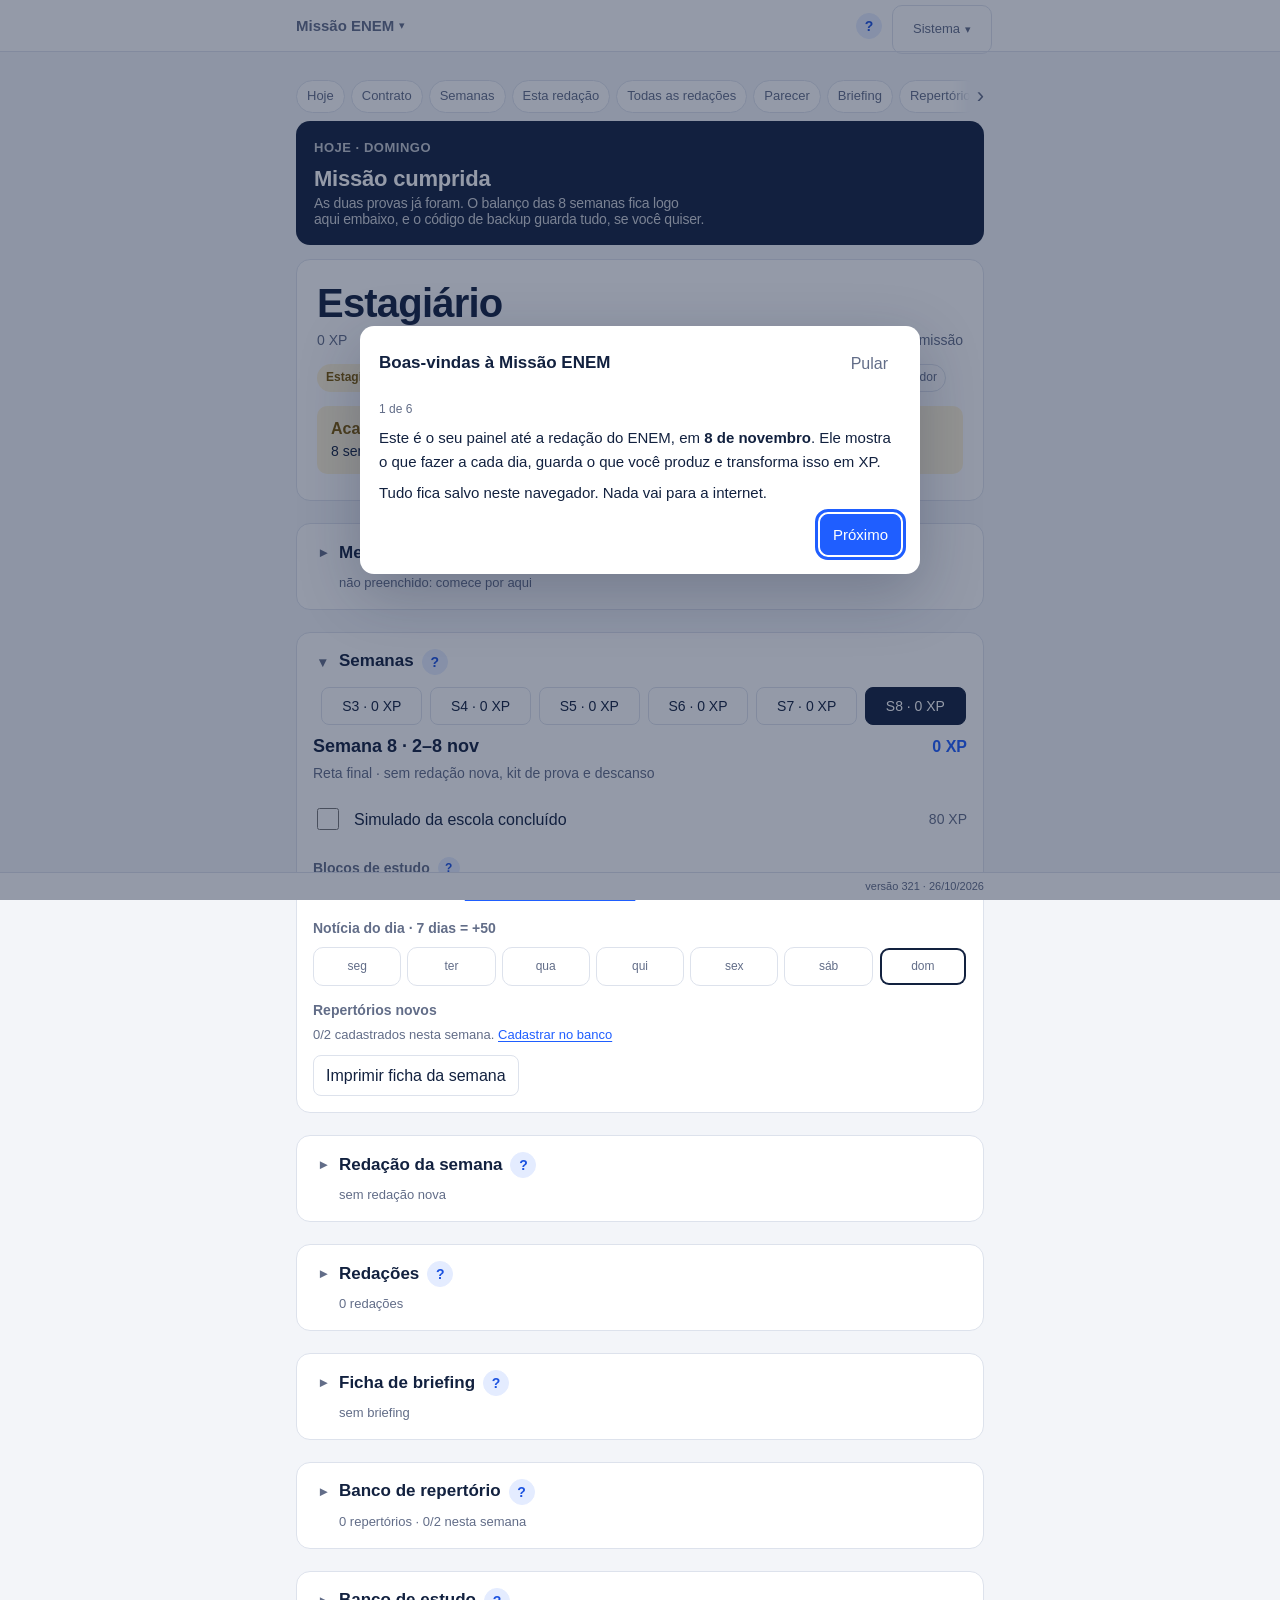
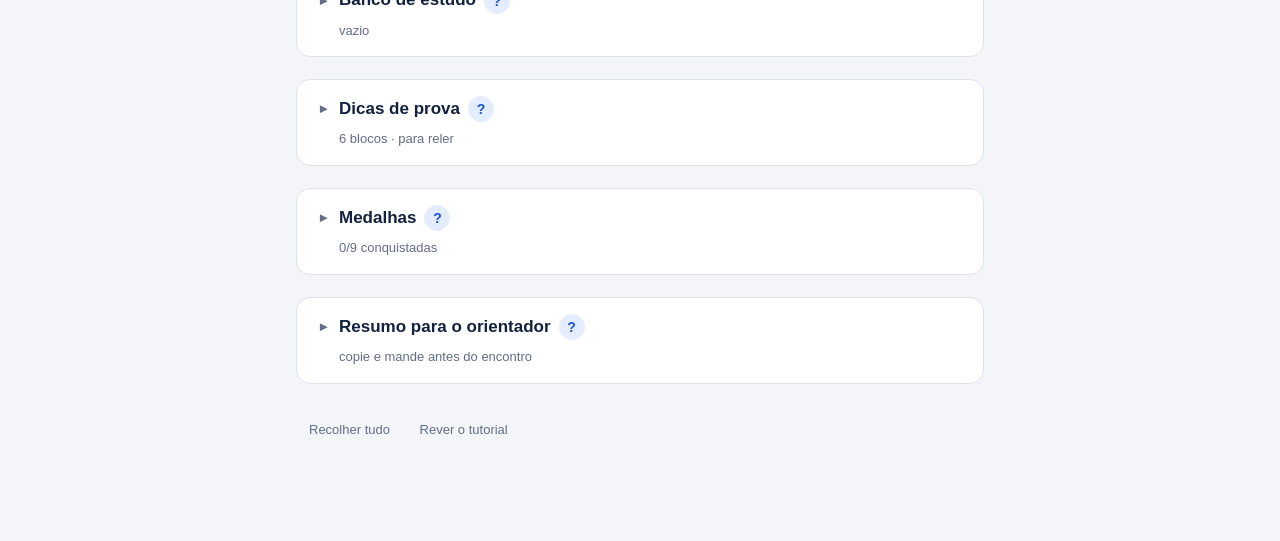
==== commit 2fcf93a5: "versão hospedada 321" ====
--- a/aluno/index.html
+++ b/aluno/index.html
@@ -1774,7 +1774,7 @@
 <footer class="shell-footer">
   <!-- O lugar vazio à esquerda é de propósito: é onde entra o que a barra vier a hospedar.
        Não crie div vazia para reservá-lo. -->
-  <div class="in"><p class="versao">versão 320 · 26/10/2026</p></div>
+  <div class="in"><p class="versao">versão 321 · 26/10/2026</p></div>
 </footer>
 <!-- /build:footer -->
 <div class="toast" id="toast" role="status"></div>
@@ -6272,6 +6272,10 @@
     const r = decodeBackup(text); if(r.err) return r.err;
     const kind = backupKind(r.data);
     if(kind==="aluno" || kind==="orientador") return "Esse é um código de backup, não um parecer. Para restaurar um backup, use Restaurar backup, em Resumo para o orientador.";
+    // A mesma causa do RB1, nesta porta: a espécie `proposta` entrou em backupKind() e esta escada caía
+    // na recusa genérica, que diz o que o código NÃO é e não onde ele entra. Nada se perde aqui — a
+    // recusa já existia —, mas quem acabou de receber a proposta pelo WhatsApp fica sem o caminho.
+    if(kind==="proposta") return "Esse é o código de uma proposta de redação, não um parecer. Cole em Redação da semana → A proposta desta redação → Colar a proposta.";
     if(kind!=="parecer") return `Esse código não é um parecer. Peça ${orientador("a")} a mensagem do botão Copiar o parecer.`;
     const p = normalizeParecer(r.data); if(!p) return `Esse parecer não tem a forma esperada (versão 1, semana de 1 a 7 e a nota). Peça ${orientador("a")} para copiar de novo.`;
     // Roteamento por `extra` (ADR-015 §3): com ele o parecer é de uma redação EXTRA e vai para a ficha
@@ -6630,6 +6634,11 @@
     // quem colou o código errado fica sabendo o que ele NÃO é e não o que fazer com ele.
     if(kind==="orientador") return "Esse código é do painel do orientador, não do seu — ele se restaura lá, em Restaurar anotações. O seu backup vem do botão Copiar resumo e código deste painel.";
     if(kind==="parecer") return "Esse é um parecer da redação, não um backup. Cole em Parecer da redação → Colar o parecer.";
+    // A proposta é a quarta espécie de código que circula pelo WhatsApp, e esta era a única porta sem a
+    // recusa dela (RB1): sem esta linha o documento cai na restauração como um backup VAZIO, e o
+    // contrato de rotina — que o `confirm()` não cita — é apagado. O painel já se protegia disto nas
+    // três portas dele (IT-077, `propostaNaoEntraAqui()`); aqui a frase nomeia o destino, como as irmãs.
+    if(kind==="proposta") return "Esse é o código de uma proposta de redação, não um backup. Cole em Redação da semana → A proposta desta redação → Colar a proposta.";
     if(kind==="desconhecido") return "Esse código não parece um backup da Missão ENEM. Use o que sai de Copiar resumo e código ou o arquivo de Baixar arquivo de backup.";
     // A marca da mensagem é lida ANTES de migrate(), que a apaga com o resto do envelope.
     const soApresentadas = !!r.data.soApresentadas;
@@ -6667,6 +6676,12 @@
       const linhas = [`Aqui ${APP?"neste app":"neste navegador"}: ${aqui} XP, ${blocos_(state.estudo.length)}, ${state.bank.length} no banco.`,
         `Neste código: ${vem} XP, ${blocos_(incoming.estudo.length)}, ${incoming.bank.length} no banco${quando?`, copiado em ${quando}`:""}.`];
       if(vem<aqui) linhas.push(`\nEsse código está atrasado: você perde ${aqui-vem} XP e o que fez desde então. Confira se pegou a mensagem certa.`);
+      // O contrato entrava no `hasData` acima — ele é o que FAZ a pergunta aparecer — e não entrava em
+      // nenhuma linha dela (RB2): um código sem contrato sobre um aparelho com contrato dizia
+      // `0 XP, 0 blocos, 0 no banco` dos dois lados e apagava em silêncio a peça mais cara de
+      // reconstruir, a que o painel Hoje lê e que o pai validou numa chamada de 20 min. Um aviso só, e
+      // só quando ele se perde de fato: dizer tudo o que sai viraria inventário, e aviso longo não se lê.
+      if(state.contrato.encontro && !incoming.contrato.encontro) linhas.push(`\nVocê perde o contrato de rotina: esse código não traz contrato, e os dias, os horários e a validação ${orientador("de")} voltam a não preenchido.`);
       if(!confirm(`Restaurar substitui tudo o que está aqui.\n\n${linhas.join("\n")}\n\nRestaurar mesmo assim?`)){ toast("Nada foi alterado"); return null; }
     }
     state = incoming; current = guessWeek(); fichaAtual = {semana:current}; resetMemo(); setQuarentena(false); commit(); toast("Backup restaurado"); importOK = true; return null;
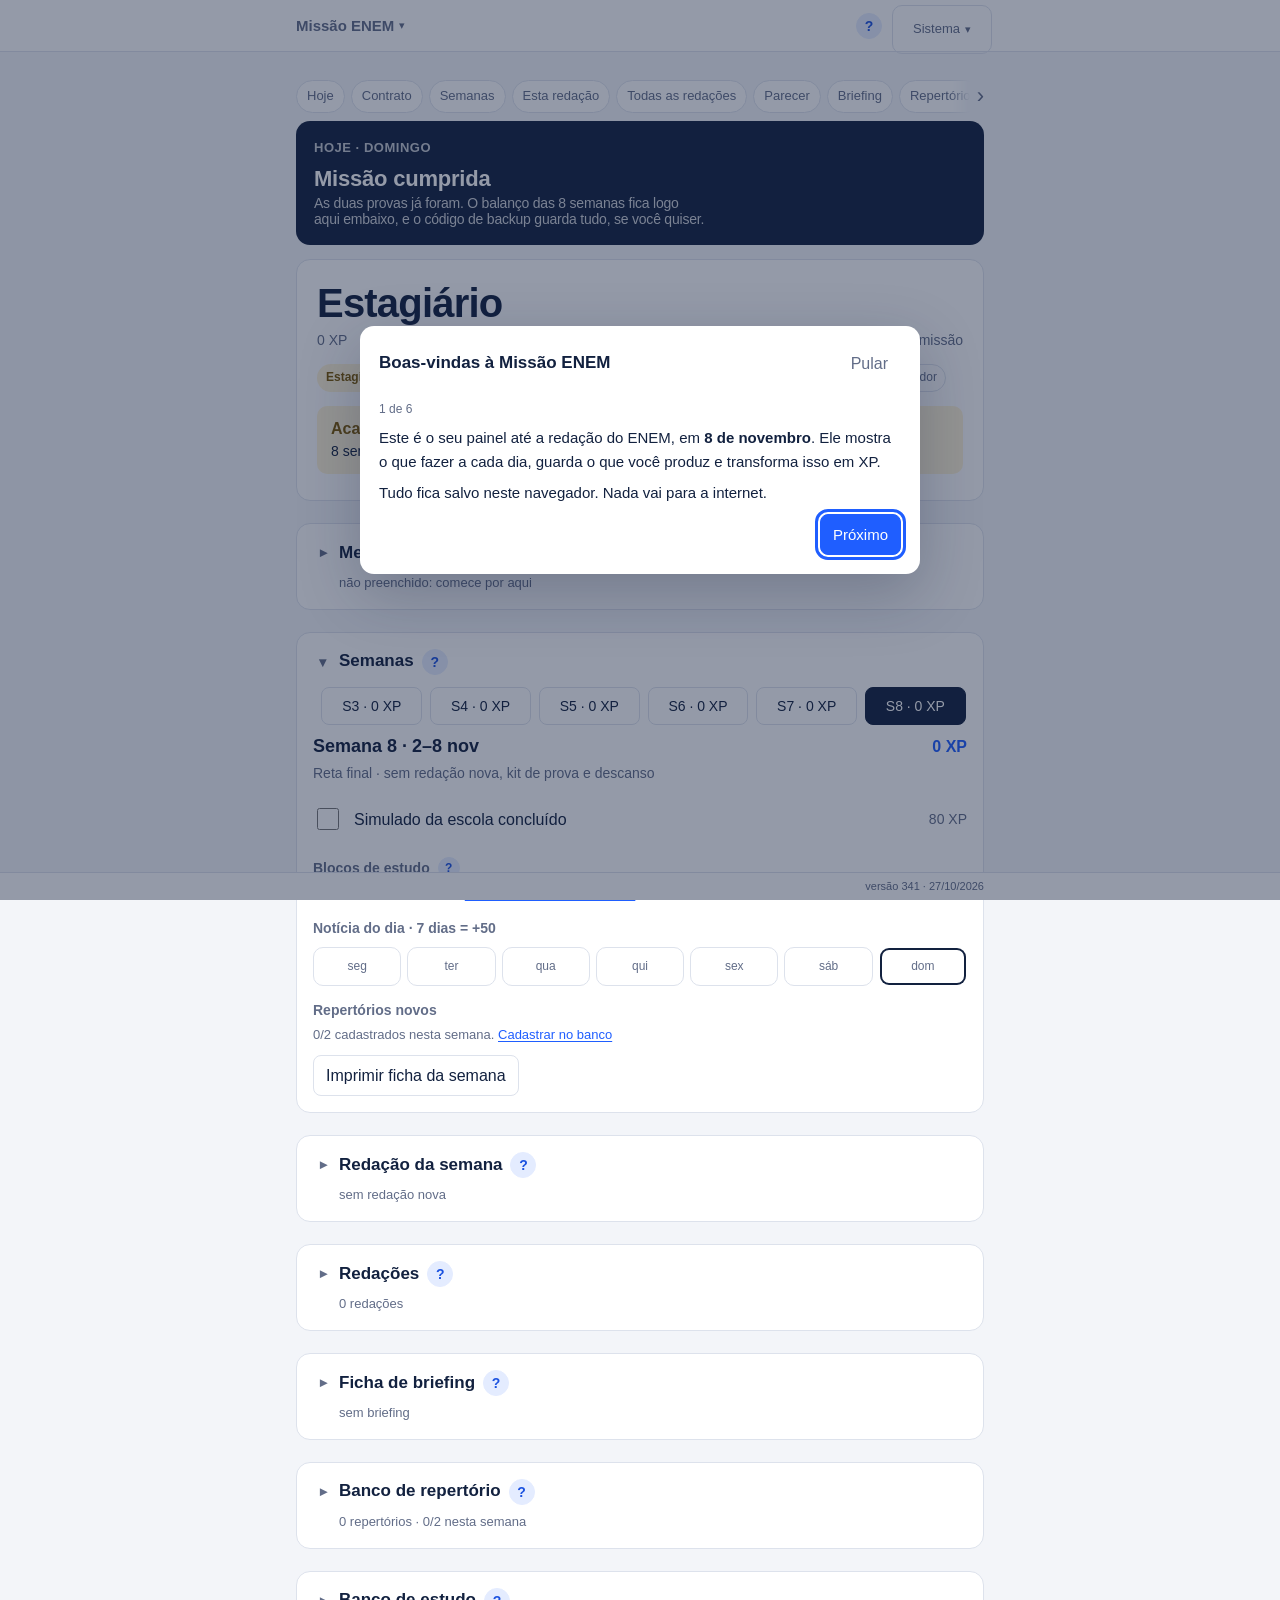
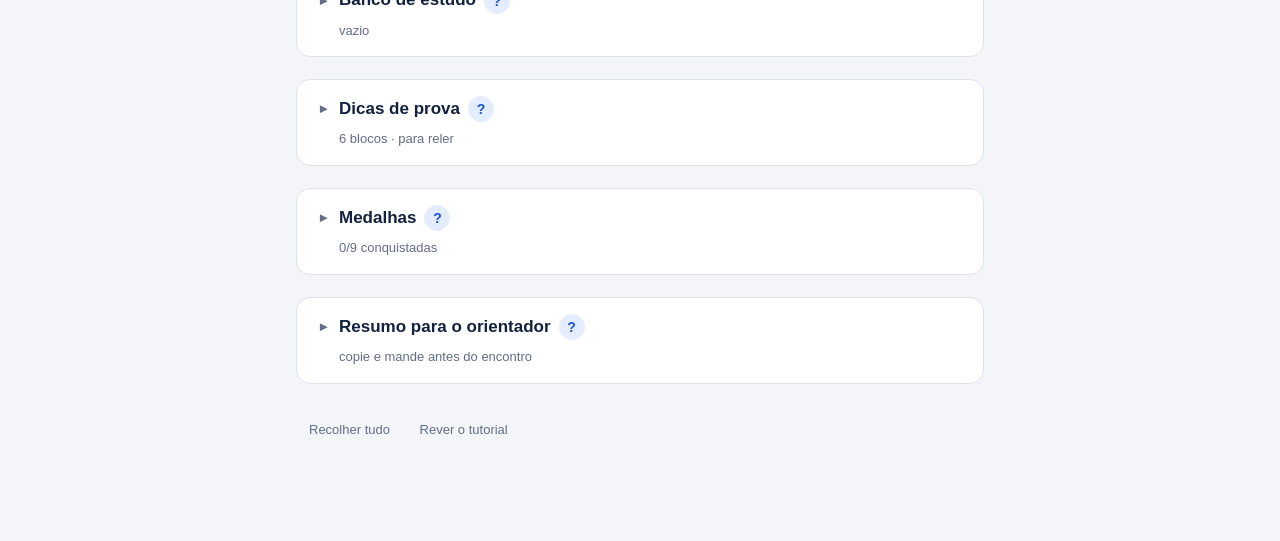
==== commit 9c152589: "versão hospedada 341" ====
--- a/aluno/index.html
+++ b/aluno/index.html
@@ -139,15 +139,21 @@
   @supports (height:1dvh){dialog{max-height:calc(100dvh - 32px)}}
   dialog::backdrop{background:var(--scrim)}
   dialog .dh{display:flex;justify-content:space-between;align-items:center;gap:10px;padding:16px 18px 8px}
-  dialog .dh h2{margin:0;font-size:17px}
+  /* O h2 pode carregar texto digitado pelo usuário (o título de um tema no cabeçalho do #code), e
+     palavra sem espaço não quebra sozinha: sem anywhere ela estica a linha e o dialog, que é
+     overflow:auto, ganha rolagem HORIZONTAL. Com anywhere o mínimo automático já encolhe, então o
+     item de flex não precisa de min-width:0 — medido, os números são idênticos com e sem ele. */
+  dialog .dh h2{margin:0;font-size:17px;overflow-wrap:anywhere}
   dialog .db{padding:0 18px 18px;font-size:14px;line-height:1.55}
   dialog .db p{margin:8px 0}
   dialog .db ul{margin:6px 0;padding-left:18px}
   dialog .db li{margin:4px 0}
   dialog .db code{background:var(--bg);padding:1px 6px;border-radius:6px;font-size:13px}
 
-  /* O toast pousa acima da barra de baixo, não sobre ela: --footer já é a altura toda dela. */
-  .toast{position:fixed;left:0;right:0;bottom:calc(var(--footer) + 16px + env(safe-area-inset-bottom));width:max-content;max-width:calc(100vw - 32px);margin:0 auto;background:var(--ink);color:var(--surface);padding:10px 16px;border-radius:99px;font-size:14px;text-align:center;opacity:0;pointer-events:none;transition:opacity .2s;z-index:3}
+  /* O toast pousa acima da barra de baixo, não sobre ela: --footer já é a altura toda dela. Ele também
+     mostra texto digitado pelo usuário (nome de repertório, título de tema), e o max-width recorta o
+     max-content: sem anywhere o fim da frase fica fora da cápsula. */
+  .toast{position:fixed;left:0;right:0;bottom:calc(var(--footer) + 16px + env(safe-area-inset-bottom));width:max-content;max-width:calc(100vw - 32px);margin:0 auto;background:var(--ink);color:var(--surface);padding:10px 16px;border-radius:99px;font-size:14px;text-align:center;opacity:0;pointer-events:none;transition:opacity .2s;z-index:3;overflow-wrap:anywhere}
   .toast.show{opacity:1}
   .toast b{font-weight:700}
   @media (prefers-reduced-motion:reduce){.toast{transition:none}}
@@ -1470,10 +1476,12 @@
     <header><h2 aria-labelledby="redTitulo redWeek"><span id="redTitulo">Redação da semana</span> <span class="muted" id="redWeek"></span> <button class="help" data-help="ficha" aria-label="Ajuda: ficha da redação">?</button></h2><div class="actions"><button id="fichaVoltar" hidden>Voltar à lista</button><button id="copyRed">Copiar redação</button></div></header>
     <p class="fichaid" id="fichaId"></p>
     <p class="fichaest"><span class="chip estado" id="fichaEstado"></span></p>
-    <!-- A proposta, escrita na forma da prova. A extra traz só o enunciado (o tema dela vem do banco,
-         e ele acabou de o ler no diálogo de temas, por isso o card nasce fechado); a redação da semana
-         traz o DOCUMENTO que o orientador liberou — condição de prova, coletânea na ordem do Inep com a
-         fonte de cada texto, e o enunciado (tema-surpresa-no-app, ADR-001). Sem proposta, o card diz o
+    <!-- A proposta, escrita na forma da prova. A redação da semana traz o DOCUMENTO que o orientador
+         liberou — condição de prova, coletânea na ordem do Inep com a fonte de cada texto, e o enunciado
+         (tema-surpresa-no-app, ADR-001); a extra traz o documento do tema do banco, que ela copiou ao
+         nascer, e o card se abre sozinho na primeira vez que ela é desenhada, porque a coletânea é a
+         única parte do tema que ele não leu no diálogo de temas. Extra sem coletânea é só o enunciado,
+         e aí o card nasce fechado, como antes. Sem proposta, o card diz o
          que esperar e é por onde o código colado entra; na reta final ele não existe.
          O ? do card chama preventDefault() no <summary>: ajuda não recolhe o que se está lendo. -->
     <details class="card enun" id="fichaEnunciado" hidden><summary>A proposta desta redação <span class="sum" id="fichaPropostaSum"></span> <button class="help" data-help="proposta" aria-label="Ajuda: a proposta da redação">?</button></summary>
@@ -1774,7 +1782,7 @@
 <footer class="shell-footer">
   <!-- O lugar vazio à esquerda é de propósito: é onde entra o que a barra vier a hospedar.
        Não crie div vazia para reservá-lo. -->
-  <div class="in"><p class="versao">versão 321 · 26/10/2026</p></div>
+  <div class="in"><p class="versao">versão 341 · 27/10/2026</p></div>
 </footer>
 <!-- /build:footer -->
 <div class="toast" id="toast" role="status"></div>
@@ -2003,11 +2011,11 @@
     {"id":"p2026-02","grupo":"provavel","faixa":"alta","ano":null,"titulo":"Desafios para a proteção de crianças e adolescentes no ambiente digital brasileiro","eixo":"infância e ambiente digital","enunciado":"A partir da leitura dos textos motivadores e com base nos conhecimentos construídos ao longo de sua formação, redija um texto dissertativo-argumentativo em modalidade escrita formal da língua portuguesa sobre o tema \"Desafios para a proteção de crianças e adolescentes no ambiente digital brasileiro\", apresentando proposta de intervenção que respeite os direitos humanos.\n\nSelecione, organize e relacione, de forma coerente e coesa, argumentos e fatos para defesa de seu ponto de vista.","origem":"Provável 2026 · faixa alta","repertorio":"ECA Digital (Lei 15.211/2025), em vigor desde 17/03/2026, somado ao ECA (Lei 8.069/1990) e à Lei 15.100/2025, dos celulares nas escolas. O ECA Digital é uma proposta de intervenção completa e em vigor: serve de modelo de C5.","semana":4},
     {"id":"p2026-03","grupo":"provavel","faixa":"media","ano":null,"titulo":"Desafios para o cuidado da saúde mental dos adolescentes no Brasil","eixo":"saúde mental","enunciado":"A partir da leitura dos textos motivadores e com base nos conhecimentos construídos ao longo de sua formação, redija um texto dissertativo-argumentativo em modalidade escrita formal da língua portuguesa sobre o tema \"Desafios para o cuidado da saúde mental dos adolescentes no Brasil\", apresentando proposta de intervenção que respeite os direitos humanos.\n\nSelecione, organize e relacione, de forma coerente e coesa, argumentos e fatos para defesa de seu ponto de vista.","origem":"Provável 2026 · faixa media","repertorio":"Lei 14.819/2024, que cria a Política Nacional de Atenção Psicossocial nas Comunidades Escolares, e Byung-Chul Han (Sociedade do cansaço).","semana":6},
     {"id":"p2026-04","grupo":"provavel","faixa":"media","ano":null,"titulo":"Caminhos para enfrentar a invisibilidade da população em situação de rua no Brasil","eixo":"população em situação de rua","enunciado":"A partir da leitura dos textos motivadores e com base nos conhecimentos construídos ao longo de sua formação, redija um texto dissertativo-argumentativo em modalidade escrita formal da língua portuguesa sobre o tema \"Caminhos para enfrentar a invisibilidade da população em situação de rua no Brasil\", apresentando proposta de intervenção que respeite os direitos humanos.\n\nSelecione, organize e relacione, de forma coerente e coesa, argumentos e fatos para defesa de seu ponto de vista.","origem":"Provável 2026 · faixa media","repertorio":"Decreto 7.053/2009, que institui a Política Nacional para a População em Situação de Rua, e Fernando Braga da Costa (Homens invisíveis), de onde sai o conceito de invisibilidade social.","semana":3},
-    {"id":"p2026-05","grupo":"provavel","faixa":"media","ano":null,"titulo":"Desafios para a valorização e a formação de professores no Brasil","eixo":"educação e trabalho docente","enunciado":"A partir da leitura dos textos motivadores e com base nos conhecimentos construídos ao longo de sua formação, redija um texto dissertativo-argumentativo em modalidade escrita formal da língua portuguesa sobre o tema \"Desafios para a valorização e a formação de professores no Brasil\", apresentando proposta de intervenção que respeite os direitos humanos.\n\nSelecione, organize e relacione, de forma coerente e coesa, argumentos e fatos para defesa de seu ponto de vista.","origem":"Provável 2026 · faixa media","repertorio":"Constituição de 1988, art. 206 (valorização dos profissionais da educação), e o Plano Nacional de Educação (Lei 13.005/2014), que fixou metas de carreira e de formação.","semana":null,"ensaio":true,"apoio":[{"rotulo":"Texto I","corpo":"O novo Plano Nacional de Educação foi sancionado em 14 de abril de 2026 e entrou em vigor com a publicação no Diário Oficial da União no dia seguinte. Entre os objetivos gerais da lei está valorizar os profissionais da educação e fortalecer as carreiras docentes da educação básica e superior, asseguradas condições de trabalho adequadas. A valorização do magistério é tratada especificamente nas metas 17.b, 17.c e 17.d do Anexo I.","fonte":"Lei nº 15.388, de 14 de abril de 2026 (Plano Nacional de Educação 2026–2035), publicada no DOU de 15/04/2026."},{"rotulo":"Texto II","corpo":"Entre 2015 e 2025, o número de professores do ensino médio com até 24 anos caiu 31,1%, de 17,3 mil para 11,9 mil, enquanto o de docentes com 60 anos ou mais mais que dobrou, subindo 104,5%, de 18,2 mil para 37,3 mil. No mesmo período, os contratos temporários cresceram 40,4%, de 146 mil para 205 mil, e os efetivos caíram de 305 mil para 255 mil. O estudo projeta que, em 2040, haverá um professor de até 24 anos para cada seis com 60 anos ou mais.","fonte":"Instituto Semesp, estudo “Apagão dos Professores: o desafio da renovação dos professores no Brasil” (2ª edição), apresentado em 16/09/2026."},{"rotulo":"Texto III","corpo":"Em 2024, o rendimento médio mensal bruto dos professores da educação básica no Brasil foi de R$ 5.481,01, contra R$ 6.368,97 dos demais profissionais com a mesma escolaridade — 86,1% do salário dos pares de nível superior. A equiparação desse rendimento é justamente o objeto da Meta 17 do Plano Nacional de Educação.","fonte":"IBGE, PNAD Contínua, 2º trimestre de 2024, compilado no Anuário Brasileiro da Educação Básica 2025, capítulo 6 — Professores."},{"rotulo":"Texto IV","corpo":"O Indicador de Adequação da Formação Docente, calculado a partir do Censo Escolar, mostra que, em 2024, apenas 68,4% das turmas do ensino médio e 60,4% das turmas dos anos finais do ensino fundamental eram atendidas por professores com licenciatura na área em que ensinam. Na Educação de Jovens e Adultos do ensino fundamental o índice cai para 27,0%.","fonte":"MEC/Inep/DEED, Censo Escolar (dados de 2024), compilado no Anuário Brasileiro da Educação Básica 2025, capítulo 6 — Professores."}]},
+    {"id":"p2026-05","grupo":"provavel","faixa":"media","ano":null,"titulo":"Desafios para a valorização e a formação de professores no Brasil","eixo":"educação e trabalho docente","enunciado":"A partir da leitura dos textos motivadores e com base nos conhecimentos construídos ao longo de sua formação, redija um texto dissertativo-argumentativo em modalidade escrita formal da língua portuguesa sobre o tema \"Desafios para a valorização e a formação de professores no Brasil\", apresentando proposta de intervenção que respeite os direitos humanos.\n\nSelecione, organize e relacione, de forma coerente e coesa, argumentos e fatos para defesa de seu ponto de vista.","origem":"Provável 2026 · faixa media","repertorio":"Constituição de 1988, art. 206 (valorização dos profissionais da educação), e o Plano Nacional de Educação (Lei 13.005/2014), que fixou metas de carreira e de formação.","semana":null,"ensaio":true,"apoio":[{"rotulo":"Texto I","corpo":"O novo Plano Nacional de Educação foi sancionado em 14 de abril de 2026 e entrou em vigor com a publicação no Diário Oficial da União no dia seguinte. Entre os objetivos gerais da lei está valorizar os profissionais da educação e fortalecer as carreiras docentes da educação básica e superior, asseguradas condições de trabalho adequadas. A valorização do magistério é tratada especificamente nas metas 17.b, 17.c e 17.d do Anexo I.","fonte":"Lei nº 15.388, de 14 de abril de 2026 (Plano Nacional de Educação 2026–2036), publicada no DOU de 15/04/2026."},{"rotulo":"Texto II","corpo":"Entre 2015 e 2025, o número de professores do ensino médio com até 24 anos caiu 31,1%, de 17,3 mil para 11,9 mil, enquanto o de docentes com 60 anos ou mais mais que dobrou, subindo 104,5%, de 18,2 mil para 37,3 mil. No mesmo período, os contratos temporários cresceram 40,4%, de 146 mil para 205 mil, e os efetivos caíram de 305 mil para 255 mil. O estudo projeta que, em 2040, haverá um professor de até 24 anos para cada seis com 60 anos ou mais.","fonte":"Instituto Semesp, estudo “Apagão dos Professores: o desafio da renovação dos professores no Brasil” (2ª edição), apresentado em 16/09/2026."},{"rotulo":"Texto III","corpo":"Em 2024, o rendimento médio mensal bruto dos professores da educação básica no Brasil foi de R$ 5.481,01, contra R$ 6.368,97 dos demais profissionais com a mesma escolaridade — 86,1% do salário dos pares de nível superior. A equiparação desse rendimento é justamente o objeto da Meta 17 do Plano Nacional de Educação.","fonte":"IBGE, PNAD Contínua, 2º trimestre de 2024, compilado no Anuário Brasileiro da Educação Básica 2025, capítulo 6 — Professores."},{"rotulo":"Texto IV","corpo":"O Indicador de Adequação da Formação Docente, calculado a partir do Censo Escolar, mostra que, em 2024, apenas 68,4% das turmas do ensino médio e 60,4% das turmas dos anos finais do ensino fundamental eram atendidas por professores com licenciatura na área em que ensinam. Na Educação de Jovens e Adultos do ensino fundamental o índice cai para 27,0%.","fonte":"MEC/Inep/DEED, Censo Escolar (dados de 2024), compilado no Anuário Brasileiro da Educação Básica 2025, capítulo 6 — Professores."}]},
     {"id":"p2026-06","grupo":"provavel","faixa":"media","ano":null,"titulo":"Caminhos para universalizar o acesso à água e ao saneamento básico no Brasil","eixo":"saneamento e água","enunciado":"A partir da leitura dos textos motivadores e com base nos conhecimentos construídos ao longo de sua formação, redija um texto dissertativo-argumentativo em modalidade escrita formal da língua portuguesa sobre o tema \"Caminhos para universalizar o acesso à água e ao saneamento básico no Brasil\", apresentando proposta de intervenção que respeite os direitos humanos.\n\nSelecione, organize e relacione, de forma coerente e coesa, argumentos e fatos para defesa de seu ponto de vista.","origem":"Provável 2026 · faixa media","repertorio":"Marco Legal do Saneamento (Lei 14.026/2020), com a meta de universalização em 2033, e a Constituição de 1988, art. 6º (direitos sociais).","semana":null,"ensaio":true,"apoio":[{"rotulo":"Texto I","corpo":"O Marco Legal do Saneamento Básico foi sancionado em 15 de julho de 2020 e fixou como meta a universalização do serviço até 31 de dezembro de 2033: 99% da população atendida com água potável e 90% com coleta e tratamento de esgoto.","fonte":"Lei nº 14.026, de 15 de julho de 2020, que atualiza o marco legal do saneamento básico."},{"rotulo":"Texto II","corpo":"A falta de saneamento adequado provocou mais de 344 mil internações no Brasil em 2024 — quase 950 por dia. Crianças com menos de 5 anos responderam por cerca de 70 mil dessas internações, 20% do total, e pessoas de 60 anos ou mais por cerca de 80 mil, 23,5%. Do total de internações, 64,8% foram de pessoas pretas ou pardas.","fonte":"Instituto Trata Brasil, estudo sobre saneamento e saúde com dados do DATASUS, divulgado em 19/03/2025."},{"rotulo":"Texto III","corpo":"As internações por doenças relacionadas ao saneamento ambiental inadequado custaram R$ 174,3 milhões ao SUS em 2024, a um custo médio de R$ 506,07 por internação. A universalização do saneamento evitaria cerca de 86.760 internações por ano, com economia anual estimada de R$ 49,9 milhões para o sistema de saúde.","fonte":"Instituto Trata Brasil, estudo sobre saneamento e saúde com dados do DATASUS de 2024, março de 2025."},{"rotulo":"Texto IV","corpo":"Em 2023, 11.544 óbitos no Brasil foram atribuídos a doenças relacionadas ao saneamento inadequado. Entre indígenas, a taxa de mortalidade por essas doenças é quatro vezes maior que a da população geral. No Maranhão, as doenças de transmissão feco-oral chegam a 42,5 casos por 10 mil habitantes, seis vezes a média nacional.","fonte":"Instituto Trata Brasil / DATASUS, divulgado em 19/03/2025."}]},
-    {"id":"p2026-07","grupo":"provavel","faixa":"media","ano":null,"titulo":"Desafios para o enfrentamento do endividamento por apostas online no Brasil","eixo":"apostas e endividamento","enunciado":"A partir da leitura dos textos motivadores e com base nos conhecimentos construídos ao longo de sua formação, redija um texto dissertativo-argumentativo em modalidade escrita formal da língua portuguesa sobre o tema \"Desafios para o enfrentamento do endividamento por apostas online no Brasil\", apresentando proposta de intervenção que respeite os direitos humanos.\n\nSelecione, organize e relacione, de forma coerente e coesa, argumentos e fatos para defesa de seu ponto de vista.","origem":"Provável 2026 · faixa media","repertorio":"Lei 14.790/2023, que regulamenta as apostas de quota fixa, com a regulamentação em vigor desde janeiro de 2025, e o Código de Defesa do Consumidor (Lei 8.078/1990).","semana":null,"ensaio":true,"apoio":[{"rotulo":"Texto I","corpo":"A Medida Provisória nº 1.394, de 25 de setembro de 2026, proibiu em todo o território nacional a exploração, a oferta, a intermediação e a publicidade das loterias de apostas de quota fixa, alcançando apostas esportivas e jogos on-line, inclusive quando oferecidos por empresas sediadas no exterior a pessoas localizadas no Brasil. O cronograma previu bloqueio de novos depósitos na data da publicação, saque voluntário dos saldos até 5 de outubro e retirada dos sites e aplicativos do ar a partir de 6 de outubro de 2026. A medida veio menos de três anos depois de a Lei nº 14.790/2023 ter regulamentado o setor.","fonte":"Ministério da Fazenda, Secretaria de Prêmios e Apostas — “Medida Provisória nº 1.394/2026: entenda as novas regras para as apostas de quota fixa”, setembro de 2026."},{"rotulo":"Texto II","corpo":"As apostas online provocaram uma saída líquida de R$ 62,5 bilhões do orçamento das famílias brasileiras em 2025 — a diferença entre o que foi depositado nas plataformas e o que voltou como prêmio —, equivalente a cerca de 0,68% da renda disponível das famílias. A movimentação total foi de R$ 350,97 bilhões no ano, com perda líquida média de R$ 4,7 bilhões por mês entre outubro de 2024 e março de 2026.","fonte":"Comsefaz e Centro Internacional Celso Furtado, 3ª edição do Boletim Fiscal dos Estados Brasileiros, com base nas Estatísticas de Pagamentos por Atividade Econômica do Banco Central, 26/09/2026."},{"rotulo":"Texto III","corpo":"Pesquisa de 2026 estima 50 milhões de apostadores nas capitais brasileiras, 10,5 milhões a mais que em 2025. Entre eles, 25% já deixaram de pagar alguma conta para apostar, 24% tiveram o nome negativado por causa das apostas e 13% deixaram de pagar serviços básicos como água e luz. O gasto médio mensal subiu de R$ 187 em 2025 para R$ 213 em 2026.","fonte":"CNDL e SPC Brasil, em parceria com a Offerwise Pesquisas — pesquisa “Apostas Online: entre o prazer do jogo e o risco financeiro”, 2026."},{"rotulo":"Texto IV","corpo":"Pesquisa Datafolha realizada em 20 e 21 de maio de 2026, com 1.907 entrevistas presenciais em 139 municípios de todas as regiões e margem de erro de 2 pontos percentuais, mostrou que 7% dos brasileiros de 18 anos ou mais fazem apostas online e que 57% da população considera as apostas um vício. Entre quem aposta ou já apostou, 35% dizem ter comprometido as próprias finanças.","fonte":"Datafolha, contratada pela Folha de S.Paulo (registro no TSE BR-07489/2026), divulgada em 15/07/2026."}]},
+    {"id":"p2026-07","grupo":"provavel","faixa":"media","ano":null,"titulo":"Desafios para o enfrentamento do endividamento por apostas online no Brasil","eixo":"apostas e endividamento","enunciado":"A partir da leitura dos textos motivadores e com base nos conhecimentos construídos ao longo de sua formação, redija um texto dissertativo-argumentativo em modalidade escrita formal da língua portuguesa sobre o tema \"Desafios para o enfrentamento do endividamento por apostas online no Brasil\", apresentando proposta de intervenção que respeite os direitos humanos.\n\nSelecione, organize e relacione, de forma coerente e coesa, argumentos e fatos para defesa de seu ponto de vista.","origem":"Provável 2026 · faixa media","repertorio":"Lei 14.790/2023, que regulamenta as apostas de quota fixa, com a regulamentação em vigor desde janeiro de 2025, e o Código de Defesa do Consumidor (Lei 8.078/1990).","semana":null,"ensaio":true,"apoio":[{"rotulo":"Texto I","corpo":"A Medida Provisória nº 1.394, de 25 de setembro de 2026, proibiu em todo o território nacional a exploração, a oferta, a intermediação e a publicidade das loterias de apostas de quota fixa, alcançando apostas esportivas e jogos on-line, inclusive quando oferecidos por empresas sediadas no exterior a pessoas localizadas no Brasil. O cronograma previu bloqueio de novos depósitos na data da publicação, saque voluntário dos saldos até 5 de outubro e retirada dos sites e aplicativos do ar a partir de 6 de outubro de 2026. A medida veio menos de três anos depois de a Lei nº 14.790/2023 ter regulamentado o setor.","fonte":"Ministério da Fazenda, Secretaria de Prêmios e Apostas — “Medida Provisória nº 1.394/2026: entenda as novas regras para as apostas de quota fixa”, setembro de 2026."},{"rotulo":"Texto II","corpo":"As apostas online provocaram uma saída líquida de R$ 62,5 bilhões do orçamento das famílias brasileiras em 2025 — a diferença entre o que foi depositado nas plataformas e o que voltou como prêmio —, equivalente a cerca de 0,68% da renda disponível das famílias. A movimentação total foi de R$ 350,97 bilhões no ano, com perda líquida média de R$ 4,7 bilhões por mês entre outubro de 2024 e março de 2026.","fonte":"Comsefaz e Centro Internacional Celso Furtado, 3ª edição do Boletim Fiscal dos Estados Brasileiros, com base nas Estatísticas de Pagamentos por Atividade Econômica do Banco Central, apresentado em 22/07/2026."},{"rotulo":"Texto III","corpo":"Pesquisa de 2026 estima 50 milhões de apostadores nas capitais brasileiras, 10,5 milhões a mais que em 2025. Entre eles, 25% já deixaram de pagar alguma conta para apostar, 24% tiveram o nome negativado por causa das apostas e 13% deixaram de pagar serviços básicos como água e luz. O gasto médio mensal subiu de R$ 187 em 2025 para R$ 213 em 2026.","fonte":"CNDL e SPC Brasil, em parceria com a Offerwise Pesquisas — pesquisa “Apostas Online: entre o prazer do jogo e o risco financeiro”, 2026."},{"rotulo":"Texto IV","corpo":"Pesquisa Datafolha realizada em 20 e 21 de maio de 2026, com 1.907 entrevistas presenciais em 139 municípios de todas as regiões e margem de erro de 2 pontos percentuais, mostrou que 7% dos brasileiros de 18 anos ou mais fazem apostas online e que 57% da população considera as apostas um vício. Entre quem aposta ou já apostou, 35% dizem ter comprometido as próprias finanças.","fonte":"Datafolha, contratada pela Folha de S.Paulo (registro no TSE BR-07489/2026), divulgada em 15/07/2026."}]},
     {"id":"p2026-08","grupo":"provavel","faixa":"baixa","ano":null,"titulo":"Desafios para a mobilidade urbana nas cidades brasileiras","eixo":"mobilidade urbana","enunciado":"A partir da leitura dos textos motivadores e com base nos conhecimentos construídos ao longo de sua formação, redija um texto dissertativo-argumentativo em modalidade escrita formal da língua portuguesa sobre o tema \"Desafios para a mobilidade urbana nas cidades brasileiras\", apresentando proposta de intervenção que respeite os direitos humanos.\n\nSelecione, organize e relacione, de forma coerente e coesa, argumentos e fatos para defesa de seu ponto de vista.","origem":"Provável 2026 · faixa baixa","repertorio":"Política Nacional de Mobilidade Urbana (Lei 12.587/2012) e o Estatuto da Cidade (Lei 10.257/2001).","semana":null},
-    {"id":"p2026-09","grupo":"provavel","faixa":"baixa","ano":null,"titulo":"Desafios para a proteção de quem trabalha por aplicativo no Brasil","eixo":"trabalho por aplicativo","enunciado":"A partir da leitura dos textos motivadores e com base nos conhecimentos construídos ao longo de sua formação, redija um texto dissertativo-argumentativo em modalidade escrita formal da língua portuguesa sobre o tema \"Desafios para a proteção de quem trabalha por aplicativo no Brasil\", apresentando proposta de intervenção que respeite os direitos humanos.\n\nSelecione, organize e relacione, de forma coerente e coesa, argumentos e fatos para defesa de seu ponto de vista.","origem":"Provável 2026 · faixa baixa","repertorio":"Constituição de 1988, art. 7º (direitos do trabalhador), e a CLT (Decreto-Lei 5.452/1943), que define o vínculo de emprego.","semana":null,"ensaio":true,"apoio":[{"rotulo":"Texto I","corpo":"No terceiro trimestre de 2025, cerca de 2,0 milhões de pessoas trabalhavam por meio de plataformas digitais de serviços no Brasil — 1,9% de uma população ocupada de 102,4 milhões. A maioria estava no transporte de passageiros: 1,2 milhão de pessoas, ou 58,9% do total.","fonte":"IBGE, PNAD Contínua: Trabalho por meio de plataformas digitais 2025 (estatística experimental), divulgada em 04/09/2026."},{"rotulo":"Texto II","corpo":"Dos 405 mil entregadores motociclistas que atuavam por aplicativo em 2025, apenas 79 mil tinham cobertura previdenciária — 19,4%, ou um em cada cinco. Eles ganhavam em média R$ 2.221 por mês e trabalhavam 44,9 horas por semana. Em 2022, a categoria somava 211 mil pessoas. Entre os 905 mil motoristas de automóvel por aplicativo, a jornada média era de 45,9 horas semanais e o rendimento, de R$ 14,40 por hora, abaixo dos R$ 16,00 por hora dos motoristas que atuavam fora de plataformas.","fonte":"IBGE, PNAD Contínua (dados de 2025), divulgados em 04/09/2026."},{"rotulo":"Texto III","corpo":"O Brasil registrou 34.211 acidentes de trabalho com entregadores motociclistas e ciclistas entre 2023 e julho de 2026. As notificações passaram de 8.630 em 2023 para 11.662 em 2025, alta de 34,92%, e a ocupação subiu à 10ª posição entre as mais notificadas por acidente de trabalho no Sistema de Informação de Agravos de Notificação.","fonte":"Ministério da Saúde (Sinan), levantamento a pedido do Ministério Público do Trabalho, divulgado em 07/08/2026."},{"rotulo":"Texto IV","corpo":"Em 12 de junho de 2026, a 114ª Conferência Internacional do Trabalho, em Genebra, aprovou a primeira convenção da Organização Internacional do Trabalho voltada especificamente ao trabalho intermediado por plataformas digitais. O instrumento estende a quem trabalha fora de uma relação de emprego formal direitos como liberdade de associação e negociação coletiva, ambiente de trabalho seguro e saudável, remuneração justa e o direito de contestar decisões algorítmicas que o afetem.","fonte":"Tribunal Superior do Trabalho, notícia institucional sobre a aprovação da convenção da OIT, junho de 2026."}]},
+    {"id":"p2026-09","grupo":"provavel","faixa":"baixa","ano":null,"titulo":"Desafios para a proteção de quem trabalha por aplicativo no Brasil","eixo":"trabalho por aplicativo","enunciado":"A partir da leitura dos textos motivadores e com base nos conhecimentos construídos ao longo de sua formação, redija um texto dissertativo-argumentativo em modalidade escrita formal da língua portuguesa sobre o tema \"Desafios para a proteção de quem trabalha por aplicativo no Brasil\", apresentando proposta de intervenção que respeite os direitos humanos.\n\nSelecione, organize e relacione, de forma coerente e coesa, argumentos e fatos para defesa de seu ponto de vista.","origem":"Provável 2026 · faixa baixa","repertorio":"Constituição de 1988, art. 7º (direitos do trabalhador), e a CLT (Decreto-Lei 5.452/1943), que define o vínculo de emprego.","semana":null,"ensaio":true,"apoio":[{"rotulo":"Texto I","corpo":"No terceiro trimestre de 2025, cerca de 2,0 milhões de pessoas trabalhavam por meio de plataformas digitais de serviços no Brasil — 1,9% de uma população ocupada de 102,4 milhões. A maioria estava no transporte de passageiros: 1,2 milhão de pessoas, ou 58,9% do total.","fonte":"IBGE, PNAD Contínua: Trabalho por meio de plataformas digitais 2025 (estatística experimental), divulgada em 04/09/2026."},{"rotulo":"Texto II","corpo":"Dos 405 mil entregadores motociclistas que atuavam por aplicativo em 2025, apenas 79 mil tinham cobertura previdenciária — 19,4%, ou um em cada cinco. Eles ganhavam em média R$ 2.221 por mês e trabalhavam 44,9 horas por semana. Em 2022, a categoria somava 211 mil pessoas. Entre os 905 mil motoristas de automóvel por aplicativo, a jornada média era de 45,9 horas semanais e o rendimento, de R$ 14,40 por hora, abaixo dos R$ 16,00 por hora dos motoristas que atuavam fora de plataformas.","fonte":"IBGE, PNAD Contínua (dados de 2025), divulgados em 04/09/2026."},{"rotulo":"Texto III","corpo":"O Brasil registrou 34.211 acidentes de trabalho com entregadores motociclistas e ciclistas entre 2023 e julho de 2026. As notificações passaram de 8.582 em 2023 para 11.579 em 2025, alta de 34,92%, e a ocupação subiu à 10ª posição entre as mais notificadas por acidente de trabalho no Sistema de Informação de Agravos de Notificação.","fonte":"Ministério da Saúde (Sinan), levantamento a pedido do Ministério Público do Trabalho, divulgado em 07/08/2026."},{"rotulo":"Texto IV","corpo":"Em 12 de junho de 2026, a 114ª Conferência Internacional do Trabalho, em Genebra, aprovou a primeira convenção da Organização Internacional do Trabalho voltada especificamente ao trabalho intermediado por plataformas digitais. O instrumento estende a quem trabalha fora de uma relação de emprego formal direitos como liberdade de associação e negociação coletiva, ambiente de trabalho seguro e saudável, remuneração justa e o direito de contestar decisões algorítmicas que o afetem.","fonte":"Tribunal Superior do Trabalho, notícia institucional sobre a aprovação da convenção da OIT, junho de 2026."}]},
     {"id":"p2026-10","grupo":"provavel","faixa":"baixa","ano":null,"titulo":"Caminhos para reduzir o desperdício de alimentos e a insegurança alimentar no Brasil","eixo":"insegurança alimentar","enunciado":"A partir da leitura dos textos motivadores e com base nos conhecimentos construídos ao longo de sua formação, redija um texto dissertativo-argumentativo em modalidade escrita formal da língua portuguesa sobre o tema \"Caminhos para reduzir o desperdício de alimentos e a insegurança alimentar no Brasil\", apresentando proposta de intervenção que respeite os direitos humanos.\n\nSelecione, organize e relacione, de forma coerente e coesa, argumentos e fatos para defesa de seu ponto de vista.","origem":"Provável 2026 · faixa baixa","repertorio":"Lei Orgânica de Segurança Alimentar e Nutricional (Lei 11.346/2006), que inscreve a alimentação adequada como direito, e a Lei 14.016/2020, da doação de alimentos.","semana":null},
     {"id":"p2026-11","grupo":"provavel","faixa":"baixa","ano":null,"titulo":"Desafios para a acolhida de migrantes e refugiados no Brasil","eixo":"migração","enunciado":"A partir da leitura dos textos motivadores e com base nos conhecimentos construídos ao longo de sua formação, redija um texto dissertativo-argumentativo em modalidade escrita formal da língua portuguesa sobre o tema \"Desafios para a acolhida de migrantes e refugiados no Brasil\", apresentando proposta de intervenção que respeite os direitos humanos.\n\nSelecione, organize e relacione, de forma coerente e coesa, argumentos e fatos para defesa de seu ponto de vista.","origem":"Provável 2026 · faixa baixa","repertorio":"Lei de Migração (Lei 13.445/2017) e Lei do Refúgio (Lei 9.474/1997).","semana":null},
     {"id":"p2026-12","grupo":"provavel","faixa":"baixa","ano":null,"titulo":"Caminhos para ampliar o letramento digital das pessoas idosas no Brasil","eixo":"idade e letramento digital","enunciado":"A partir da leitura dos textos motivadores e com base nos conhecimentos construídos ao longo de sua formação, redija um texto dissertativo-argumentativo em modalidade escrita formal da língua portuguesa sobre o tema \"Caminhos para ampliar o letramento digital das pessoas idosas no Brasil\", apresentando proposta de intervenção que respeite os direitos humanos.\n\nSelecione, organize e relacione, de forma coerente e coesa, argumentos e fatos para defesa de seu ponto de vista.","origem":"Provável 2026 · faixa baixa","repertorio":"Estatuto da Pessoa Idosa (Lei 10.741/2003, rebatizado pela Lei 14.423/2022) e o Marco Civil da Internet (Lei 12.965/2014).","semana":null},
@@ -2228,6 +2236,28 @@
   // à mão poria o parecer de uma redação na ficha de outra.
   // `auto` e `apagada` são do painel do pai, não do aparelho dele: são o retrato da entrega (ADR-014 §2),
   // e passam por aqui pela mesma regra do `registro` para que montaDados() possa levá-los.
+  // A coletânea que uma redação extra carrega: os textos de apoio e a condição de prova do tema do
+  // banco, COPIADOS para a extra no nascimento (BUG-20261026-coletanea-do-banco-nao-chega-ao-aluno).
+  // A régua é a MESMA do normalizeProposta() da proposta da semana — até seis textos, que é o que uma
+  // prova do Inep traz; texto sem corpo sai ANTES do corte, para um item quebrado não gastar uma das
+  // seis vagas e não levar junto o texto bom que vinha atrás; 40/1500/300 por campo e 400 na condição,
+  // que são os limites do banco —, porque é o MESMO documento, desenhado pela mesma propostaHTML()
+  // verbatim. Uma régua só: o nascimento da extra (no app do aluno) e a coerção da carga (nos dois)
+  // passam por aqui, do mesmo jeito que o resolveProposta() do painel passa a liberação pelo
+  // normalizeProposta() em vez de reescrever a régua ao lado dele.
+  // NÃO é o próprio normalizeProposta() porque ele exige uma semana de 1 a 7 e uma extra pode nascer na
+  // 8 — e porque o documento de uma extra não tem semana de entrega, nem quem liberou, nem quando: o
+  // tema é dela desde que ela nasceu.
+  // Condição só de espaço em branco é condição AUSENTE (BR-13), como lá: o bloco não se desenha, em vez
+  // de desenhar um rótulo com nada embaixo.
+  function normColetanea(d){
+    const s = v => v == null ? "" : String(v);
+    const apoio = (Array.isArray(d && d.apoio) ? d.apoio : [])
+      .filter(a=>a && typeof a === "object" && !Array.isArray(a) && s(a.corpo).trim()).slice(0, 6)
+      .map(a=>({rotulo: s(a.rotulo).slice(0, 40), corpo: s(a.corpo).slice(0, 1500), fonte: s(a.fonte).slice(0, 300)}));
+    const cond = s(d && d.condicao).slice(0, 400);
+    return {apoio, condicao: cond.trim() ? cond : ""};
+  }
   function normExtras(s){
     const ehObj = v => !!v && typeof v === "object" && !Array.isArray(v);
     const txt = (v, n) => (v == null ? "" : String(v)).slice(0, n);
@@ -2251,6 +2281,12 @@
         tema: txt(x.tema, 200).trim() || "(sem tema)",
         origem: Object.assign({tipo: og.tipo === "banco" ? "banco" : "livre"}, og.id == null ? {} : {id: txt(og.id, 40)}, {rotulo: txt(og.rotulo, 60)}),
         enunciado: txt(x.enunciado, 1500), redacao: livre(x.redacao)};
+      // A coletânea do tema, pela régua única de normColetanea(). Campo AUSENTE quando não há nada, como
+      // o `limpo` e o `registro`: um `apoio:[]` em cada extra encheria o código de backup de vazio, e o
+      // caso comum é a extra de tema livre, que não tem coletânea nenhuma.
+      const col = normColetanea(x);
+      if(col.apoio.length) it.apoio = col.apoio;
+      if(col.condicao) it.condicao = col.condicao;
       if(em(x.redEm)) it.redEm = em(x.redEm);
       const lp = normLimpo(x.limpo);
       if(lp) it.limpo = lp;
@@ -2964,6 +3000,13 @@
   }
   function rankFor(xp){ let r = RANKS[0], next = null; for(let i=0;i<RANKS.length;i++){ if(xp>=RANKS[i][0]) r = RANKS[i]; else { next = RANKS[i]; break; } } return {rank:r, next}; }
   function esc(s){ return String(s??"").replace(/[&<>"]/g,c=>({"&":"&amp;","<":"&lt;",">":"&gt;",'"':"&quot;"}[c])); }
+  // O corte de 44 do nome de um item dentro do nome acessível de um botão. GÊMEA do painel, de
+  // propósito e FORA do VERBATIM do check-weeks.mjs: é a casa do `esc`, do `str` e do `obj`, que
+  // vivem nos dois apps sem portão — o que o portão vigia são as funções que desenham o MESMO
+  // documento para o pai e para o filho, e esta não desenha nada. Mexeu num app, lembre do outro.
+  // O 44 vem do painel, onde a etiqueta `do banco “…”` já o usava; aqui ele é herdado por
+  // consistência, não derivado — e um segundo número para o mesmo trabalho é como nasce divergência.
+  const corta44 = s=>{ const v = str(s); return v.length>44 ? v.slice(0, 44).trimEnd() + "…" : v; };
 
   // ---------- nota do bloco de estudo, formatada (ADR-012)
   // GÊMEA: esta função existe em cópia idêntica nos dois apps (Missao_ENEM_Arthur.html e
@@ -3573,6 +3616,13 @@
   // todas as telas e deve convergir, não bifurcar; `.estudo` é modificador para o pre-line e para as ações.
   // `banco` só decide o convite de explicar o bloco, que no card da semana seria cobrança (ele acabou de
   // salvar). A ordem importa: como faixa de largura inteira, as ações separavam o conteúdo do bloco.
+  // O nome do bloco em TEXTO PURO, e ele serve a DOIS lugares: o nome acessível das ações da linha e o
+  // toast que confirma que ela foi apagada. Não pode ser o `titulo` da linha — aquele é markup (`<b>`
+  // no meio) e `aria-label` é texto —, e não pode ser montado duas vezes: a ida (`Apagar Química ·
+  // Estequiometria`) e a volta (`Química · Estequiometria apagado`) têm de nomear o mesmo item com o
+  // mesmo corte, senão discordam nos 44 caracteres e quem ouve as duas lê duas coisas. Sem escapar:
+  // quem escapa é o `esc()` do atributo, e o `toastUndo()` escapa a mensagem dele por dentro.
+  function nomeEstudo(e){ return corta44(matLabel(e) + (e.conteudo ? ` · ${e.conteudo}` : "")); }
   function rowEstudo(e, paid){
     const tags = [e.dia!==null ? DAYS[e.dia] : "", e.min ? `${e.min} min` : "", e.humor || "", paid ? "" : "sem XP", e.legado ? "bloco antigo" : ""]
       .filter(Boolean).map(t=>`<span class="tag">${esc(t)}</span>`).join("");
@@ -3580,14 +3630,19 @@
     // uma mancha de quatro linhas onde o nome da matéria não se distinguia mais. Peso, não ordem nem cor:
     // os dois no mesmo nó de texto, para a quebra de linha ser a do texto corrido, e só a matéria em `b`.
     const titulo = `<b>${esc(matLabel(e))}</b>${e.conteudo ? ` · ${esc(e.conteudo)}` : ""}`;
+    const nome = nomeEstudo(e);
     return `<div class="rep estudo banco" data-id="${esc(e.id)}"><div class="rephead"><span class="titulo">${titulo}</span>${tags}</div>`
-      + `<div class="actions noprint"><button class="quiet" data-edit-estudo="${esc(e.id)}">Editar</button><button class="quiet" data-del-estudo="${esc(e.id)}">Apagar</button></div>`
+      + `<div class="actions noprint"><button class="quiet" data-edit-estudo="${esc(e.id)}" aria-label="Editar ${esc(nome)}">Editar</button><button class="quiet" data-del-estudo="${esc(e.id)}" aria-label="Apagar ${esc(nome)}">Apagar</button></div>`
       + (e.oque ? notaHTML(e.oque) : "")
       // O campo que a ajuda chama de "o que mais vale a pena" era opcional e sumia da lista quando vazio:
       // no sábado em que ele abre isto para revisar, não havia o que reler. Vazio convida, e o convite abre
       // a edição já no campo. O convite era só do banco enquanto o card da semana também listava blocos —
       // ali, logo depois de salvar, seria cobrança. Com uma lista só, e ela sendo a de revisão, vale sempre.
-      + (!e.oque ? `<p class="convite noprint"><button class="linkish" data-oque-estudo="${esc(e.id)}">Explicar este bloco com as suas palavras</button></p>` : "")
+      // O `aria-label` deste tem forma PRÓPRIA e não o rótulo mais o nome (decisão do Diogo de
+      // 27/10): o rótulo já é uma frase de 40 caracteres, e somá-lo ao nome daria um anúncio de até
+      // 85. Assim as três listas anunciam na mesma forma — verbo mais nome —, e o rótulo visível
+      // fica como está, porque o convite longo é de propósito.
+      + (!e.oque ? `<p class="convite noprint"><button class="linkish" data-oque-estudo="${esc(e.id)}" aria-label="Explicar ${esc(nome)}">Explicar este bloco com as suas palavras</button></p>` : "")
       + (e.onde ? `<p class="onde">Onde aparece: ${esc(e.onde)}</p>` : "")
       + `</div>`;
   }
@@ -3907,7 +3962,23 @@
     const i = state.estudo.findIndex(x=>x.id===id); if(i<0) return;
     const [e] = state.estudo.splice(i,1), preso = estudoFiltro===matLabel(e) ? estudoFiltro : null;
     estudoPreso = preso; commit();
-    toastUndo("Bloco apagado", ()=>{ if(estudoPreso===preso) estudoPreso = null; state.estudo.splice(Math.min(i,state.estudo.length),0,e); const xb = totalXP(); commit(`${matLabel(e)} de volta`); if(totalXP()===xb) toast(`${matLabel(e)} de volta`); },
+    // O toast NOMEIA o bloco, e com o mesmo valor do nome acessível da linha (`nomeEstudo`): para quem
+    // navega por leitor de tela ele é a ÚNICA confirmação que chega — a lista encurtando não é
+    // anunciada por ninguém —, e `Bloco apagado` confirmava que algo saiu, nunca que foi o que ele
+    // mirou (BUG-20261027-toast-de-apagar-nao-diz-o-que-foi-apagado).
+    // E a VOLTA nomeia o mesmo bloco, com o mesmo valor (D9, 27/10/2026): `Geografia de volta` dizia
+    // só a matéria, então em oito segundos o mesmo item ganhava DOIS nomes — e com dois blocos da
+    // mesma matéria as duas voltas eram a mesma frase, que é a colisão medida que isto conserta (a
+    // mesma de `Sem título` × 2 nas notícias, BUG-20261027-toast-do-desfazer-nao-diz-o-que-voltou).
+    // A notícia e a extra ficam genéricas, ratificadas: o Desfazer está a 0 Tab do anúncio que acabou
+    // de nomear o item, e ali não há colisão medida.
+    // O texto sai de UM lugar e vai aos dois usos de propósito: `xb` é lido DEPOIS do splice, então
+    // `totalXP()===xb` é sempre verdade e o `toast()` sempre substitui o do `commit()` — medido, a
+    // volta que devolve 20 XP não mostra `+20 XP`. Mantido como está (devolver ao estado anterior não
+    // é ganho a comemorar), mas com o literal num `const`: duas cópias dele é a mesma armadilha de
+    // divergência que este conserto está desfazendo, um nível abaixo.
+    const volta = `${nomeEstudo(e)} de volta`;
+    toastUndo(`${nomeEstudo(e)} apagado`, ()=>{ if(estudoPreso===preso) estudoPreso = null; state.estudo.splice(Math.min(i,state.estudo.length),0,e); const xb = totalXP(); commit(volta); if(totalXP()===xb) toast(volta); },
       {volta:"#novoEstudoBanco", desfeito:()=>document.querySelector(`#estudoList [data-edit-estudo="${CSS.escape(e.id)}"]`)||document.getElementById("novoEstudoBanco"),
        fim:()=>{ if(preso && estudoPreso===preso){ estudoPreso = null; renderAll(); } }});
   }
@@ -4122,13 +4193,17 @@
     chip.textContent = est; chip.className = ("chip estado " + (CHIP_ESTADO[est] || "")).trim();
     // O CARD DA PROPOSTA serve às duas redações, e é aqui que mora a segunda destrava: era
     // `ex && …`, o que reservava o card à extra. Três estados, por esta ordem:
-    //   · uma extra com enunciado — o texto da prova, como sempre, num parágrafo só;
-    //   · a redação da semana com proposta — o documento inteiro, na ordem do Inep (propostaHTML);
+    //   · uma extra sem coletânea — só o enunciado do tema, num parágrafo só;
+    //   · uma redação QUALQUER com proposta — o documento inteiro, na ordem do Inep (propostaHTML): a
+    //     liberada pelo orientador na semana, ou a coletânea do banco que a extra copiou ao nascer
+    //     (BUG-20261026-coletanea-do-banco-nao-chega-ao-aluno). Nas duas é o mesmo desenho, e por isso
+    //     `#fichaEnunciadoTxt` sai quando há documento: propostaHTML() já imprime o enunciado no fim,
+    //     e os dois juntos o imprimiriam duas vezes, com a condição de prova fora de ordem;
     //   · a redação da semana sem proposta — o que esperar, e nunca um quadro vazio.
     // Na semana comum sem proposta o card existe só pelo gesto de colar: nada ali promete uma proposta
     // que não foi combinada (US-017 AC-4). Na reta final não há redação nova, logo não há card.
     const enun = document.getElementById("fichaEnunciado");
-    const prop = vm.proposta, temExtra = !!(ex && (vm.enunciado||"").trim()), cola = !ex && !vm.final;
+    const prop = vm.proposta, temExtra = !!(ex && !prop && (vm.enunciado||"").trim()), cola = !ex && !vm.final;
     enun.hidden = !(temExtra || prop || cola);
     if(enun.hidden) enun.open = false;
     const txt = document.getElementById("fichaEnunciadoTxt");
@@ -4155,8 +4230,15 @@
     // Chegou, trocou ou saiu: o card se abre sozinho na mudança, como o #cRed e o #cParecer do painel.
     // Só na MUDANÇA, e não a cada render: renderFicha() roda a cada commit(), e reabrir o card que ele
     // fechou a cada tarefa marcada seria o app discutindo com o dedo dele.
+    // A extra entra nesta regra desde a coletânea do banco, e com memória PRÓPRIA (`coletaneaVista`):
+    // o comentário do markup dizia que o card dela nasce fechado porque "ele acabou de ler o tema no
+    // diálogo de temas", e isso vale para o ENUNCIADO — a coletânea ele não leu em lugar nenhum, e uma
+    // redação de ensaio geral escrita sem os textos motivadores treina outro exercício. A marca é o id,
+    // que não muda quando ele marca uma tarefa; duas memórias e não uma porque, compartilhada, ir e
+    // voltar entre uma semana com proposta e uma extra com coletânea reabriria as duas a cada troca.
     const marca = prop ? `${prop.semana}:${prop.em}:${prop.tema.titulo}` : "";
-    if(!ex && marca !== propostaVista){ propostaVista = marca; if(prop) enun.open = true; }
+    if(ex){ if(prop && vm.id !== coletaneaVista){ coletaneaVista = vm.id; enun.open = true; } }
+    else if(marca !== propostaVista){ propostaVista = marca; if(prop) enun.open = true; }
     // O foco é o da semana em que a redação conta, nos dois tipos (ADR-006). Na reta final não há
     // redação nova para focar.
     const foco = document.getElementById("fichaFoco");
@@ -4199,7 +4281,7 @@
   // da correção voltam depois de ele refazer a folha com um parecer na mão (US-011 EC-1). Refaz só
   // quando a marca muda: refazer o bloco a cada tecla seria pagar um innerHTML por caractere.
   function marcaDaFicha(vm){ return JSON.stringify([estadoFicha(vm), Number(vm.limpo && vm.limpo.em) || 0, Number(vm.redEm) || 0]); }
-  let fichaEstadoVisto = "", propostaVista = "";
+  let fichaEstadoVisto = "", propostaVista = "", coletaneaVista = "";
   function fichaSeguiu(){ if(marcaDaFicha(fichaDe()) !== fichaEstadoVisto){ renderFicha(); renderParecer(); renderCatalogo(); } }
   // ---------- o bloco da correção automática (US-016, US-017, US-020; ADR-003, ADR-009 §5)
   // O crédito tem um relógio só, e ele é do SERVIDOR: a tela nunca calcula quantas sobraram — ela diz
@@ -4317,9 +4399,12 @@
     : "Depois de 4/11 não começa redação nova. As começadas podem ser terminadas."; }
   // Os três filtros do catálogo, na ordem em que a fila os mostra. `corrigida` junta corrigida e lida:
   // o que ele procura ali é "as que já voltaram", e tê-las em dois chips partiria a resposta em duas.
+  // `temPendencia` é a conta de duas superfícies — o chip da fila e a linha de resumo da seção —, e
+  // está numa função só para elas não poderem divergir.
+  const temPendencia = v=>pendenciasDe(v).some(i=>!i.feita);
   const FILTROS_RED = [
     ["corrigida", v=>!!(v.parecer || v.parecerAuto)],
-    ["com pendências", v=>pendenciasDe(v).some(i=>!i.feita)],
+    ["com pendências", temPendencia],
     ["sem parecer", v=>temRedacao(v) && !(v.parecer || v.parecerAuto)]];
   // Toda extra e as oito semanas, da mais nova para a mais velha. A data de nascimento de uma semana é a
   // segunda-feira dela; de uma extra, o instante em que ele a começou. A semana 8 está na lista porque
@@ -4459,7 +4544,7 @@
       + `<div class="actions"><button type="button" class="primary" data-tema="${esc(t.id)}">Escrever sobre este tema</button></div></details>`).join("")).join("");
     lista.querySelectorAll("[data-tema]").forEach(b=>b.addEventListener("click",()=>{
       const t = TEMAS_EXTRAS.find(x=>x.id===b.dataset.tema); if(!t) return;
-      novaExtra(t.titulo, {tipo:"banco", id:t.id, rotulo:t.origem}, t.enunciado);
+      novaExtra(t.titulo, {tipo:"banco", id:t.id, rotulo:t.origem}, t.enunciado, t);
     }));
     document.getElementById("temaLivreTxt").value = ""; contaTemaLivre(); limpaTemaErro();
     if(!temasDlg.open) temasDlg.showModal();
@@ -4470,7 +4555,13 @@
   // ids iguais fariam Editar, Apagar e a conta das duas pagas apontarem para a redação errada.
   // O tema é guardado COMO ELE DIGITOU e desenhado escapado (BR-20): o banco pode ser regerado sem
   // esse id, e a ficha continua dizendo o tema certo — ela guarda o texto, nunca um índice do banco.
-  function novaExtra(tema, origem, enunciado){
+  // E a COLETÂNEA viaja pela mesma razão (BUG-20261026-coletanea-do-banco-nao-chega-ao-aluno): os
+  // textos de apoio e a condição de prova do tema são COPIADOS para a extra aqui, não lidos do banco
+  // por `origem.id` quando a ficha desenha. Ler por id devolveria o defeito que a regra acima existe
+  // para impedir — um banco regerado sem aquele id esvaziaria a coletânea de uma redação JÁ ESCRITA,
+  // e o aluno perderia os textos a partir dos quais escreveu. Medido: ≤2,5 KB por extra no código de
+  // backup (o maior apoio+condicao do asset é 2.537 bytes), contra o limiar de 60 KB.
+  function novaExtra(tema, origem, enunciado, coletanea){
     if(!podeCriarExtra()){ toast(porqueNaoExtra()); return null; }
     const at = Date.now();
     let id = String(at), k = 1;
@@ -4479,6 +4570,11 @@
       origem:{tipo:origem.tipo==="banco" ? "banco" : "livre", rotulo:str(origem.rotulo).slice(0,60)},
       enunciado:str(enunciado||"").slice(0,1500), redacao:"", marcas:{exercicios:[], combinados:{}}, combinados:[]};
     if(origem.id) x.origem.id = String(origem.id);
+    // Pela régua única: o que nasce aqui é, por construção, o que normExtras() guardaria na carga, então
+    // gravar e recarregar não muda o que está na tela. Tema livre não tem coletânea e não ganha campo.
+    const col = normColetanea(coletanea);
+    if(col.apoio.length) x.apoio = col.apoio;
+    if(col.condicao) x.condicao = col.condicao;
     state.extras.push(x);
     fichaAtual = {extra:id}; fichaVeioDe = "x" + id;
     commit();
@@ -4602,6 +4698,20 @@
   // servidor sai DEPOIS da janela do Desfazer — desfazer é desfazer, e avisar antes marcaria como
   // apagada uma redação que volta em oito segundos. Só há o que avisar quando algo dela subiu: um
   // pedido ao orientador ou uma correção automática. Sem entrega no servidor não há o que marcar.
+  // O nome de uma redação extra, para o toast que confirma que ela saiu. NÃO é o `fichaIdTexto(vm)` da
+  // linha do catálogo: aquele carrega `· do banco “…” · mudou em 14/10`, 60 caracteres de ruído num
+  // toast. É o tema, com o mesmo corte de 44 do resto da família, entre as aspas que o tema do acervo
+  // já usa no painel. **A reserva NÃO é posicional**, e esta é a correção que o Passo 3 do item fez:
+  // `novaExtra()` aceita `tema: ""`, mas a extra é apagada de dentro da FICHA DELA — não há lista na
+  // tela de onde tirar posição, e o catálogo é filtrável por chip, então uma posição dali não quer
+  // dizer nada. O identificador que o produto de fato tem é a semana, que é o que a própria linha do
+  // catálogo mostra (`Extra · semana 3 · tema livre`). E o caso da reserva NÃO é tema vazio: o
+  // `normExtras()` já troca tema em branco por `(sem tema)`, então o que chega aqui é o marcador —
+  // citá-lo (`“(sem tema)” apagada`) faria uma frase da casa parecer o título que ele escreveu.
+  // `(sem tema)` é comparado aqui, e não é constante compartilhada de propósito: o literal nasce em
+  // `normExtras()`, que é função VERBATIM nos dois apps (`scripts/check-weeks.mjs`), e extrair uma
+  // constante obrigaria o painel a mudar por causa de um toast que só o app do aluno tem.
+  function nomeExtra(x){ const t = (x.tema||"").trim(); return t && t !== "(sem tema)" ? `“${corta44(t)}”` : `a redação extra da semana ${x.semana}`; }
   function delExtra(id){
     if(soLeitura()) return;
     const i = state.extras.findIndex(x=>x.id===id); if(i < 0) return;
@@ -4609,7 +4719,11 @@
     if(fichaAtual.extra===id) fichaAtual = {semana:current};
     commit();
     const subiu = !!(x.pedido || x.corrigindo || x.parecerAuto);
-    toastUndo("Redação extra apagada", ()=>{
+    // O toast NOMEIA a extra, e aqui ele vale mais que nas duas listas: apagar FECHA a ficha e a tela
+    // passa a ser a redação da semana — o item não encurtou uma lista, ele saiu da tela com o contexto
+    // em que o gesto foi dado. O toast é o único lugar da página que ainda sabe o que aconteceu
+    // (BUG-20261027-toast-da-extra-apagada-nao-diz-qual-redacao-foi).
+    toastUndo(`${nomeExtra(x)} apagada`, ()=>{
       state.extras.splice(Math.min(i, state.extras.length), 0, x);
       fichaAtual = {extra:x.id}; fichaVeioDe = "x" + x.id;
       commit(); toast("Redação extra de volta");
@@ -4869,8 +4983,19 @@
     const a = alvoRedacao(ref), rotuloRew = (TASKS.find(t=>t.id==="rew") || {}).label || "";
     if(a.tipo==="extra"){
       const x = a.obj, m = x.marcas || {};
+      // A TERCEIRA DESTRAVA do mesmo tipo (as duas primeiras estão no comentário do ramo da semana,
+      // abaixo): `proposta:null, apoio:[], condicao:""` fixo era o que impedia a coletânea do banco de
+      // chegar à ficha da extra, com o dado já gravado nela e o desenho já escrito. O documento é MONTADO
+      // aqui a partir do que a extra guarda, na forma da proposta da semana — é o mesmo documento, e quem
+      // o desenha é a mesma propostaHTML() verbatim. Sem coletânea não há documento: a extra de tema livre
+      // (e a de um tema do banco sem apoio, que são 26 dos 31) continua mostrando só o enunciado.
+      // `semana` e `em` entram na forma porque propostaHTML() não os lê e a view model é uma só; a extra
+      // não tem quem liberou, então `de` é vazio.
+      const col = normColetanea(x), temCol = !!(col.apoio.length || col.condicao);
       return {tipo:"extra", semana:x.semana, id:x.id, tema:x.tema, origem:x.origem, enunciado:x.enunciado||"",
-        proposta:null, apoio:[], condicao:"", aguarda:false,
+        proposta: temCol ? {v:1, semana:x.semana, de:"", em:0,
+          tema:{titulo:x.tema, eixo:"", enunciado:x.enunciado||"", condicao:col.condicao, apoio:col.apoio}} : null,
+        apoio:col.apoio, condicao:col.condicao, aguarda:false,
         foco:focoDaSemana(x.semana), redacao:x.redacao||"", redEm:Number(x.redEm)||0, limpo:x.limpo||null,
         registro:x.registro||null, entrega:null, pedido:x.pedido||null, corrigindo:x.corrigindo||null,
         parecer:x.parecer||null, parecerAuto:x.parecerAuto||null, mensagem:x.mensagem||null,
@@ -5103,7 +5228,22 @@
     const antes = JSON.parse(JSON.stringify(a.limpo));
     a.limpo = null; limpoFoco = 0; commit();
     const linha1 = ()=>limpoIns()[0];
-    toastUndo("Folha apagada", ()=>{ const b = ref.extra ? extraPorId(ref.extra) : wk(ref.semana); if(b){ b.limpo = antes; commit(); } }, {volta:linha1});
+    toastUndo("Folha apagada", ()=>{
+      const b = ref.extra ? extraPorId(ref.extra) : wk(ref.semana); if(!b) return;
+      b.limpo = antes; commit();
+      // O `renderLimpo()` nunca pisa no campo que tem o FOCO — é a guarda que protege o que ele está
+      // digitando de um render vindo de outra aba. Aqui ela trabalha contra: o Recomeçar acabou de
+      // levar o foco à Linha 1 (logo abaixo), e era justamente a primeira linha da folha devolvida
+      // que ficava em branco, com o `#limpoStat` dizendo que a folha tem N — e reescrevê-la apagava
+      // o que tinha voltado (BUG-20261026-desfazer-da-folha-nao-repinta-a-linha-com-o-foco). No
+      // desfazer o que volta VENCE o que está no campo: ele pediu a folha de volta, e o que por
+      // acaso tenha sido digitado nos 8 s foi digitado numa linha que ele via vazia. Só na ficha de
+      // onde a folha saiu: desfeito depois de trocar de aba, o campo na tela é de outra redação.
+      const inp = document.activeElement, i = inp ? limpoIdx(inp) : -1;
+      if(i >= 0 && JSON.stringify(refDaFicha())===JSON.stringify(ref)){
+        inp.value = antes.linhas[i] || ""; limpoOk[i] = inp.value; limpoLinha(inp, alvoRedacao());
+      }
+    }, {volta:linha1});
     // Pelo mouse ou pelo toque o foco vai direto à Linha 1, para recomeçar a escrever; pelo teclado ele está no
     // Desfazer, e a Linha 1 é para onde volta quando a janela acaba.
     const um = linha1(); if(um && !document.getElementById("toast").contains(document.activeElement)) um.focus({preventScroll:true});
@@ -5288,13 +5428,18 @@
       vmS.mensagem && !notaS ? "mensagem recebida" : "",
       semParecer ? (conectado() ? `parecer chega quando ${nomeOrientador()} enviar` : "parecer: abra para colar") : "",
       pendS ? `${pendS} pendência${pendS===1?"":"s"}` : (estS==="não começada" ? "" : "nada pendente")].filter(Boolean).join(" · "));
-    // O catálogo: quantas redações existem, quantas voltaram corrigidas e quantas coisas sobram em
-    // todas elas juntas. Sem nada escrito a lista ainda não existe, e a linha diz só isso.
+    // O catálogo: quantas redações existem, quantas voltaram corrigidas e quantas têm algo em aberto —
+    // redações, pela mesma conta do chip `com pendências`, nunca a soma dos itens. Esta linha está na
+    // tela em TODA semana, inclusive na 8, e somar os itens era o contador que a regra do parecer
+    // recusa ("nenhum elemento mostra um total de pendências somado entre semanas") na forma mais
+    // curta possível: em novembro ela diria `15 pendências`. O número de itens continua onde ele não
+    // cobra — dentro da semana, no placar da lista, e na linha de cada redação do catálogo.
+    // Sem nada escrito a lista ainda não existe, e a linha diz só isso.
     const fsS = fichasDoCatalogo();
     const haS = !!state.extras.length || fsS.some(v=>temRedacao(v) && estadoFicha(v)!=="não começada");
     const corrS = fsS.filter(v=>!!(v.parecer || v.parecerAuto)).length;
-    const abertasS = fsS.reduce((a,v)=>a + pendenciasDe(v).filter(i=>!i.feita).length, 0);
-    set("redacoes", !haS ? "0 redações" : `${fsS.length} ${fsS.length===1?"redação":"redações"} · ${corrS} corrigida${corrS===1?"":"s"} · ${abertasS} pendência${abertasS===1?"":"s"}`);
+    const abertasS = fsS.filter(temPendencia).length;
+    set("redacoes", !haS ? "0 redações" : `${fsS.length} ${fsS.length===1?"redação":"redações"} · ${corrS} corrigida${corrS===1?"":"s"} · ${abertasS} com pendências`);
     // A linha fala do item que ele vai apresentar, e conta os guardados ao lado; lista vazia é o
     // "não preenchido" de sempre.
     const nap = apresentada(w), nguard = w.noticias.length - (nap ? 1 : 0);
@@ -5315,14 +5460,36 @@
   // Quais guardados estão abertos é da sessão (como o filtro do banco de estudo): um render no meio da
   // digitação, ou uma marcação em outra seção, não fecha o que ele abriu.
   const noticiaAberta = new Set();
-  function noticiaHTML(x){
+  // A ordem DESENHADA da fila de notícias: a apresentada primeiro, as outras na ordem do estado. É a
+  // que ele percorre com Tab, e por isso é a única de onde a reserva posicional do nome pode sair —
+  // `delNoticia()` só tem o índice do ARRAY, e usá-lo faria o toast dizer `a notícia 3` para o botão
+  // que anunciou `a notícia 2`. Mora aqui para o render e o apagar lerem a MESMA fila.
+  function ordemNoticias(w){ const ap = apresentada(w); return ap ? [ap, ...w.noticias.filter(x=>x!==ap)] : (w.noticias||[]).slice(); }
+  // O nome de uma notícia em TEXTO PURO, para o nome acessível das ações da linha e para o toast que
+  // confirma que ela foi apagada. NÃO pode ser o título da linha: `Sem título` serve para quem VÊ a
+  // linha, que sabe qual é pela posição na tela, e colide no anúncio assim que há duas guardadas em
+  // branco — `Apagar Sem título` duas vezes é o defeito de novo. A reserva é posicional, como as setas
+  // da coletânea do painel fazem com `o texto N`, e a posição é a da ordem DESENHADA.
+  // `citar` é a ÚNICA diferença entre os dois chamadores, e é por isso que ele é uma bandeira e não uma
+  // segunda função: o toast leva o tema entre aspas (decisão de 27/10, a forma que o tema do acervo já
+  // usa no painel) e o `aria-label` não — e o item e o corte têm de ser os mesmos nos dois, senão a ida
+  // e a volta nomeiam coisas diferentes. As aspas são do TEMA e nunca da reserva: `“a notícia 2”` leria
+  // como se essa fosse a frase que ele escreveu.
+  function nomeNoticia(x, i, citar){ const t = (x.tema||"").trim(); return t ? (citar ? `“${corta44(t)}”` : corta44(t)) : `a notícia ${(i|0) + 1}`; }
+  function noticiaHTML(x, i){
     const ap = x.apresenta, id = esc(x.id), tit = (x.tema||"").trim() ? esc(x.tema) : "Sem título";
+    const nome = esc(nomeNoticia(x, i));
     return `<details class="noticia" data-noticia="${id}"${ap || noticiaAberta.has(x.id) ? " open" : ""}>`
       + `<summary>${ap ? `<span class="rotulo">Vou apresentar</span>` : ""}<span class="titulo">${tit}</span></summary><div class="body">`
       + BRIEF_FIELDS.map(([k,l])=>`<label class="f mt">${l}${BRIEF_LONGOS.has(k)
           ? `<textarea id="nt-${id}-${k}" data-bf="${k}" data-grow="160" rows="1" maxlength="400">${esc(x[k])}</textarea>`
           : `<input id="nt-${id}-${k}" data-bf="${k}" maxlength="400" value="${esc(x[k])}">`}</label>`).join("")
-      + `<div class="actions noprint">${ap ? "" : `<button class="quiet" data-apresentar="${id}">Apresentar esta</button>`}<button class="quiet" data-del-noticia="${id}">Apagar</button></div></div></details>`;
+      // `Apresentar esta` vira `Apresentar <tema>`: o verbo se adapta para a frase ler como verbo mais
+      // nome, que é o que o acervo do painel já faz com `Coletânea de`/`Partir de`. O nome vem de
+      // `nomeNoticia()`, e a reserva dele É posicional — este comentário dizia o contrário («sai de
+      // graça, o produto já tem `Sem título`»), e era a afirmação que o próprio AN2 desmentiu antes do
+      // commit: `Sem título` colide no anúncio assim que há duas em branco.
+      + `<div class="actions noprint">${ap ? "" : `<button class="quiet" data-apresentar="${id}" aria-label="Apresentar ${nome}">Apresentar esta</button>`}<button class="quiet" data-del-noticia="${id}" aria-label="Apagar ${nome}">Apagar</button></div></div></details>`;
   }
   function renderBrief(){
     const meta = WEEKS[current-1], w = wk(current), n = current;
@@ -5332,7 +5499,7 @@
     if(meta.final){ f.innerHTML = `<p class="muted">Sem briefing na reta final. Descanse a voz.</p>`; return; }
     const ap = apresentada(w);
     if(!ap){ f.innerHTML = `<p class="muted vazio">Nenhuma notícia nesta semana ainda. Toque em <b>Nova notícia</b> para abrir a ficha da que você vai apresentar no domingo.</p>`; return; }
-    f.innerHTML = [ap, ...w.noticias.filter(x=>x!==ap)].map(noticiaHTML).join("");
+    f.innerHTML = ordemNoticias(w).map(noticiaHTML).join("");
     // Onde não há field-sizing, quem dá a altura é o grow(): aqui depois de desenhar, no toggle (campo
     // dentro de item fechado mede zero e o grow desiste) e a cada tecla, no ouvinte de input abaixo.
     f.querySelectorAll("textarea[data-grow]").forEach(grow);
@@ -5342,7 +5509,22 @@
     f.querySelectorAll("[data-bf]").forEach(inp=>inp.addEventListener("input",e=>{
       const x = item(inp); if(!x) return;
       x[inp.dataset.bf] = e.target.value; grow(e.target); save(); renderSummaries();
-      if(inp.dataset.bf==="tema") inp.closest(".noticia").querySelector("summary .titulo").textContent = x.tema.trim() ? x.tema : "Sem título";
+      if(inp.dataset.bf==="tema"){
+        const li = inp.closest(".noticia");
+        li.querySelector("summary .titulo").textContent = x.tema.trim() ? x.tema : "Sem título";
+        // E o NOME ACESSÍVEL das ações da linha, que o render escreveu e este handler não refaz: sem
+        // isto elas continuavam anunciando o tema de ANTES da digitação, enquanto o título ao lado já
+        // mostrava o novo (BUG-20261027-anuncio-da-noticia-fica-velho-quando-o-tema-e-digitado). Um
+        // nome distinto e ERRADO é pior que nenhum: ele passa em toda asserção de «vazio/repetido» e
+        // quem navega por leitor de tela confia nele.
+        // A posição é a da ORDEM DESENHADA, lida do próprio DOM — que é a fila que o render montou e
+        // que digitar não mexe (ela só muda ao promover outra, e isso passa por render inteiro). O
+        // nome sai de `nomeNoticia()`, a mesma função do render, para a ida e a volta não divergirem
+        // nos 44. Sem `esc()`: `setAttribute` não analisa HTML, ao contrário da string do render.
+        const pos = [...f.querySelectorAll("details.noticia")].indexOf(li), nome = nomeNoticia(x, pos);
+        li.querySelectorAll("[data-apresentar]").forEach(b=>b.setAttribute("aria-label", "Apresentar " + nome));
+        li.querySelectorAll("[data-del-noticia]").forEach(b=>b.setAttribute("aria-label", "Apagar " + nome));
+      }
       // O Hoje decide o passo do briefing pelo tema da apresentada: ele precisa ver a digitação, senão
       // continua pedindo a ficha que acabou de ser preenchida. Redesenhar o Hoje não toca no foco daqui.
       if(inp.dataset.bf==="tema" && x.apresenta) renderToday();
@@ -5390,15 +5572,27 @@
   // se ninguém escolheu outra no meio tempo — a escolha mais nova vale.
   function delNoticia(n, id){
     const w = wk(n), i = w.noticias.findIndex(x=>x.id===id); if(i<0) return;
+    // O nome sai da fila DESENHADA e é lido ANTES do splice: depois dele a apresentada já mudou e a
+    // posição de todo mundo anda. É a armadilha que só se vê com duas notícias em branco — com uma, o
+    // índice do array e o da tela coincidem e o defeito passa (a lição que o AN2 pagou com `Sem título`).
+    const nome = nomeNoticia(w.noticias[i], ordemNoticias(w).findIndex(y=>y.id===id), true);
     const [x] = w.noticias.splice(i,1), eraApresentada = x.apresenta;
     let promovida = null;
     if(eraApresentada && w.noticias.length){ w.noticias[0].apresenta = true; promovida = w.noticias[0].id; }
+    // Se a ficha estava ABERTA, ela volta aberta. O Desfazer devolve o dado e o LUGAR onde ele estava:
+    // era a única das três listas do aluno que largava o estado de vista — a ficha da redação extra
+    // reabre e o filtro do banco de estudo sobrevive ao ciclo, os dois medidos
+    // (BUG-20261027-noticia-volta-fechada-do-desfazer). A ficha de briefing é a mais cara de reabrir
+    // das três: sete campos, e o foco pousava na linha recolhida dela pedindo um Enter a mais.
+    // Lido ANTES do `delete`, pela mesma razão que o `nome` é lido antes do splice.
+    const estavaAberta = noticiaAberta.has(id);
     noticiaAberta.delete(id); commit();
-    toastUndo("Notícia apagada", ()=>{
+    toastUndo(`${nome} apagada`, ()=>{
       const v = wk(n), atual = apresentada(v), volta = eraApresentada && (atual ? atual.id : null)===promovida;
       if(volta) v.noticias.forEach(y=>{ y.apresenta = false; });
       x.apresenta = volta || !v.noticias.length;
       v.noticias.splice(Math.min(i, v.noticias.length), 0, x);
+      if(estavaAberta) noticiaAberta.add(x.id);
       commit(); toast("Notícia de volta");
     }, {volta:"#novaNoticia", desfeito:()=>document.querySelector(`#noticias [data-noticia="${CSS.escape(x.id)}"] summary`)||document.getElementById("novaNoticia")});
   }
@@ -5408,7 +5602,7 @@
     const list = document.getElementById("repList");
     if(!state.bank.length){ list.innerHTML = `<p class="muted vazio">Banco vazio. Comece pela Constituição de 1988, art. 6º — o repertório sugerido para a semana 1.</p>`; return; }
     const groups = {}; state.bank.forEach(r=>{ (groups[r.week]=groups[r.week]||[]).push(r); });
-    list.innerHTML = Object.keys(groups).sort((a,b)=>b-a).map(n=>`<h3>Semana ${n} · ${groups[n].length}</h3>`+groups[n].map(r=>`<div class="rep"><b>${esc(r.nome)}</b><span class="tag">${esc(r.temas)||"sem tema"}</span><p>${esc(r.oque)}</p><p class="frase">“${esc(r.frase)}”</p><div class="actions noprint"><button class="quiet" data-edit="${esc(r.id)}">Editar</button><button class="quiet" data-del="${esc(r.id)}">Apagar</button></div></div>`).join("")).join("");
+    list.innerHTML = Object.keys(groups).sort((a,b)=>b-a).map(n=>`<h3>Semana ${n} · ${groups[n].length}</h3>`+groups[n].map(r=>`<div class="rep"><b>${esc(r.nome)}</b><span class="tag">${esc(r.temas)||"sem tema"}</span><p>${esc(r.oque)}</p><p class="frase">“${esc(r.frase)}”</p><div class="actions noprint"><button class="quiet" data-edit="${esc(r.id)}" aria-label="Editar ${esc(corta44(r.nome))}">Editar</button><button class="quiet" data-del="${esc(r.id)}" aria-label="Apagar ${esc(corta44(r.nome))}">Apagar</button></div></div>`).join("")).join("");
     list.querySelectorAll("[data-edit]").forEach(b=>b.addEventListener("click",()=>openRep(state.bank.find(r=>r.id===b.dataset.edit))));
     // Apagar não pergunta: apaga e oferece Desfazer por 8 s (o repertório volta ao mesmo lugar).
     list.querySelectorAll("[data-del]").forEach(b=>b.addEventListener("click",()=>{
@@ -6626,7 +6820,22 @@
   // restaurou quanto quando o usuário cancelou no confirm, e quem restaura uma cópia precisa da
   // diferença para não oferecer um Desfazer que não desfaz nada.
   let importOK = false;
-  function importBackup(text){
+  // `de` é a procedência do que está entrando: a DATA da cópia automática de onde o estado veio
+  // (`dd/mm/aaaa`, como `copiaData()` a escreve), ou nada, que é o caminho do código colado. As duas
+  // frases do confirm nasceram nesse caminho e falavam de «código» e de «mensagem» em TODO caminho
+  // (BUG-20261027-confirm-da-copia-automatica-chama-a-copia-de-codigo) — restaurando uma cópia ele
+  // não colou nada: clicou numa linha datada que o próprio app escreveu na pasta de dados dele, não
+  // existe mensagem para conferir, e o que a frase deve mandar conferir é a DATA, que é a chave desta
+  // lista. Por isso a data vai na linha e não só no pedido: o confirm é modal e cobre a lista, então
+  // «Confira a data» sem a data seria um conselho que ele não tem como seguir sem cancelar.
+  // O painel do pai já diz exatamente isto no confirm próprio dele, e foi essa assimetria que provou
+  // que isto é texto e não arquitetura: `restoreCopy()` reusar esta porta é o que garante que
+  // restaurar uma cópia passe pelas mesmas coerções e pelas mesmas proteções (pareceres, mensagens,
+  // propostas, extras e notícias deste aparelho), e trocar a porta seria desfazer isso.
+  // Sem `de` nada muda, e por construção: os dois sítios do código colado passam esta função como
+  // REFERÊNCIA de handler a askCode(), e runHandler(text) a chama com um argumento só.
+  function importBackup(text, opts){
+    const daCopia = !!(opts && opts.de);
     importOK = false;
     const r = decodeBackup(text); if(r.err) return r.err;
     const kind = backupKind(r.data);
@@ -6674,14 +6883,23 @@
       const aqui = totalXP(), vem = xpOf(incoming), quando = fmtWhen(num(r.data.exportedAt,0,Infinity,null));
       const blocos_ = n => `${n} bloco${n===1?"":"s"}`;
       const linhas = [`Aqui ${APP?"neste app":"neste navegador"}: ${aqui} XP, ${blocos_(state.estudo.length)}, ${state.bank.length} no banco.`,
-        `Neste código: ${vem} XP, ${blocos_(incoming.estudo.length)}, ${incoming.bank.length} no banco${quando?`, copiado em ${quando}`:""}.`];
-      if(vem<aqui) linhas.push(`\nEsse código está atrasado: você perde ${aqui-vem} XP e o que fez desde então. Confira se pegou a mensagem certa.`);
+        // `copiado em` só aparece no código: `migrate()` apaga `exportedAt` com o resto do envelope,
+        // então o JSON de uma cópia — que é o estado cru, salvo por cima — nunca o traz, e a data que
+        // a cópia tem para dar é a do rótulo.
+        `${daCopia?`Na cópia de ${opts.de}`:"Neste código"}: ${vem} XP, ${blocos_(incoming.estudo.length)}, ${incoming.bank.length} no banco${quando?`, copiado em ${quando}`:""}.`];
+      if(vem<aqui) linhas.push(daCopia
+        ? `\nEssa cópia está atrasada: você perde ${aqui-vem} XP e o que fez desde então. Confira a data.`
+        : `\nEsse código está atrasado: você perde ${aqui-vem} XP e o que fez desde então. Confira se pegou a mensagem certa.`);
       // O contrato entrava no `hasData` acima — ele é o que FAZ a pergunta aparecer — e não entrava em
       // nenhuma linha dela (RB2): um código sem contrato sobre um aparelho com contrato dizia
       // `0 XP, 0 blocos, 0 no banco` dos dois lados e apagava em silêncio a peça mais cara de
       // reconstruir, a que o painel Hoje lê e que o pai validou numa chamada de 20 min. Um aviso só, e
       // só quando ele se perde de fato: dizer tudo o que sai viraria inventário, e aviso longo não se lê.
-      if(state.contrato.encontro && !incoming.contrato.encontro) linhas.push(`\nVocê perde o contrato de rotina: esse código não traz contrato, e os dias, os horários e a validação ${orientador("de")} voltam a não preenchido.`);
+      // A TERCEIRA frase que o rótulo de procedência alcança, e a que escapou do primeiro conserto
+      // (ela só acende com contrato aqui e nenhum do outro lado, e as duas fixtures da suíte TÊM
+      // contrato — então a asserção que proíbe «código» na pergunta da cópia estava verde sobre um
+      // confirm de três linhas).
+      if(state.contrato.encontro && !incoming.contrato.encontro) linhas.push(`\nVocê perde o contrato de rotina: ${daCopia?"essa cópia":"esse código"} não traz contrato, e os dias, os horários e a validação ${orientador("de")} voltam a não preenchido.`);
       if(!confirm(`Restaurar substitui tudo o que está aqui.\n\n${linhas.join("\n")}\n\nRestaurar mesmo assim?`)){ toast("Nada foi alterado"); return null; }
     }
     state = incoming; current = guessWeek(); fichaAtual = {semana:current}; resetMemo(); setQuarentena(false); commit(); toast("Backup restaurado"); importOK = true; return null;
@@ -6747,17 +6965,25 @@
       const quando = copiaData(c && c.file);
       // Cópia ilegível continua na lista, e sem botão: sumir dela seria esconder que o dia existiu.
       if(!info) return `<p class="copia" data-file="${esc(c.file)}"><span>${esc(quando)} · ilegível</span></p>`;
-      return `<p class="copia" data-file="${esc(c.file)}"><span>${esc(quando)} · ${info.xp} XP · ${info.reps} repertório${info.reps===1?"":"s"}</span><button class="quiet" data-copia="${esc(c.file)}">Restaurar</button></p>`;
+      // A linha vira TEXTO uma vez e serve aos dois lados: o <span>, para quem vê, e o nome acessível
+      // do botão, para quem ouve. Sem o aria-label são catorze «Restaurar» idênticos (MAX_COPIES = 14),
+      // e restaurar troca o estado INTEIRO do aparelho — o confirm de dois lados chega depois de a
+      // linha errada já ter sido escolhida (BUG-20261027-restaurar-das-copias-automaticas-nao-diz-qual-copia).
+      // Vai a linha inteira e não só a data: é o que quem vê tem, e aqui não há corte de 44 a aplicar
+      // porque nada disto é texto do usuário — são datas e números, limitados por construção.
+      const linha = `${quando} · ${info.xp} XP · ${info.reps} repertório${info.reps===1?"":"s"}`;
+      return `<p class="copia" data-file="${esc(c.file)}"><span>${esc(linha)}</span><button class="quiet" data-copia="${esc(c.file)}" aria-label="Restaurar a cópia de ${esc(linha)}">Restaurar</button></p>`;
     }).join("");
   }
   // Restaurar uma cópia é restaurar um backup: mesmo confirm de dois lados, mesma entrada única
-  // (importBackup), mais os 8 segundos de Desfazer do padrão de apagar.
+  // (importBackup), mais os 8 segundos de Desfazer do padrão de apagar. O `de` é o que faz o confirm
+  // falar da cópia, da data dela e do que conferir, em vez de código e mensagem — ver importBackup().
   async function restoreCopy(file){
     let txt = null;
     try{ txt = await window.desktop.copies.read(file); }catch(e){}
     if(txt==null){ toast("Não consegui ler essa cópia."); return; }
     const before = JSON.stringify(state), q = quarentena;
-    const err = importBackup(txt);
+    const err = importBackup(txt, {de: copiaData(file)});
     if(err){ toast(err); return; }
     if(!importOK) return; // cancelou no confirm: o "Nada foi alterado" do importBackup já falou
     toastUndo("Cópia restaurada", ()=>{
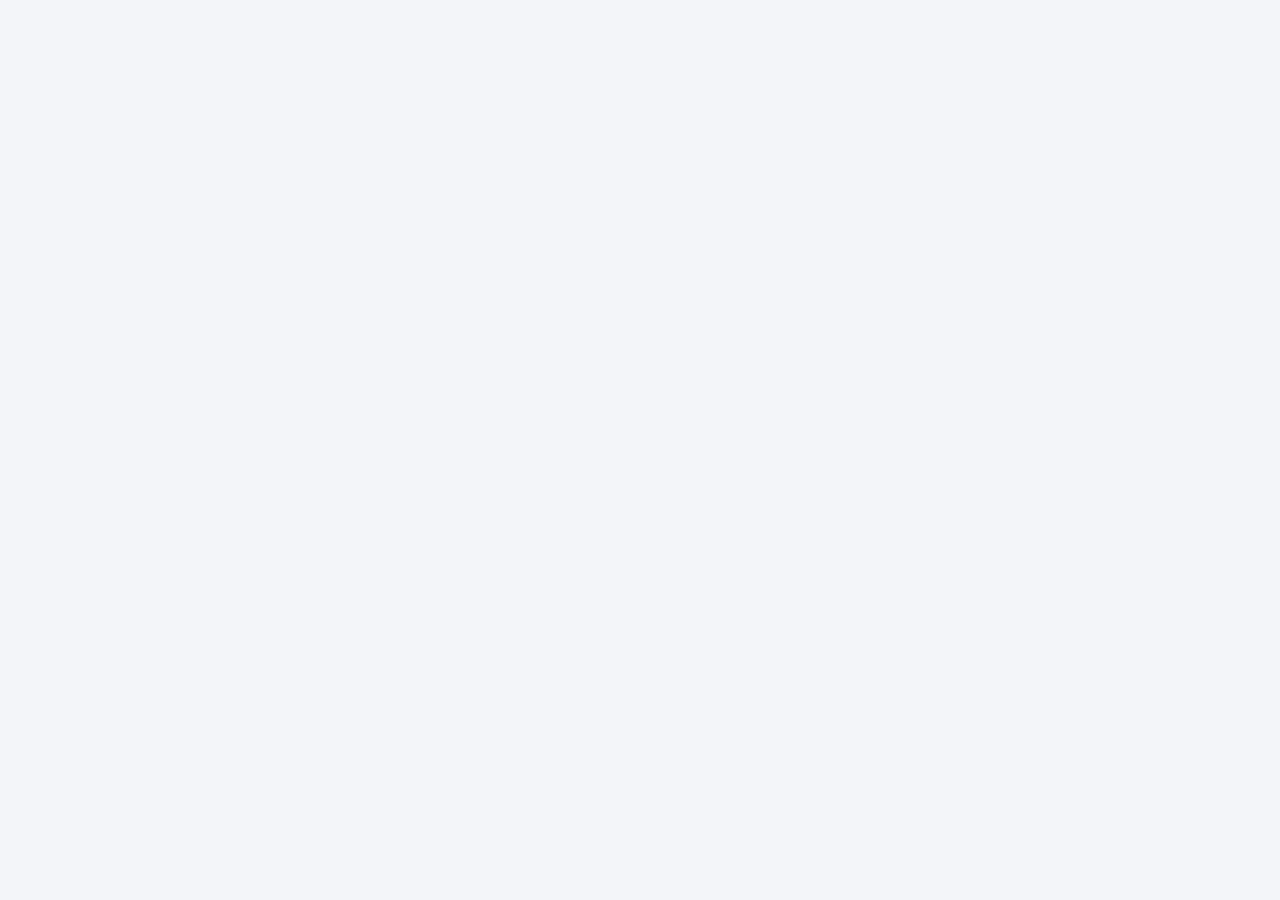
==== commit edf393dc: "site enem 634 · 17/11/2026" ====
--- a/aluno/index.html
+++ b/aluno/index.html
@@ -1,7979 +1,62 @@
-<!DOCTYPE html>
-<html lang="pt-BR">
+<!doctype html>
+<html lang="pt-BR" data-beasties-container>
 <head>
-<meta charset="utf-8">
-<meta name="viewport" content="width=device-width, initial-scale=1, viewport-fit=cover">
-<title>Missão ENEM — Arthur</title>
-<style>
-  /* build:tokens largura="720px" corpo="16px" campo="16px" primaria="var(--blue)" */
-  /* Paleta e medidas do shell. Fonte única: este arquivo é injetado nos três HTMLs pelo build.
-     Não edite o bloco gerado dentro do HTML — edite aqui e rode `python3 scripts/build.py`. */
-  :root{
-    /* `only` nos dois temas: é ele que impede o "tema escuro para sites" do Chrome no Android de
-       inverter a pintura por cima da nossa (o painel Hoje sumia no fundo, ouro e verde viravam cinza).
-       `light` sozinho não opta por sair — testado. O tema escuro não é uma inversão do navegador:
-       é a segunda coluna de cada token, logo abaixo. */
-    color-scheme:only light;
-    --bg:#F3F5F9; --surface:#FFFFFF; --ink:#12213F; --muted:#626D88;
-    --line:#DDE2EC; --field-line:#8790A6; --blue:#1F5EFF; --blue-ink:#1B52E0; --blue-soft:#E4ECFF;
-    --gold:#D69B0A; --gold-soft:#FFF4D6; --gold-ink:#7A5600;
-    --green:#167A4C; --green-soft:#E1F5EA; --red:#B3261E; --red-soft:#FBE7E5;
-  }
-  /* Par escuro de cada token, na mesma linha do claro: os dois nunca saem de sincronia e não existe
-     um segundo bloco de paleta para esquecer. Navegador sem light-dark() ignora estas linhas e fica
-     no claro — e o boot lá embaixo não oferece o seletor onde ele não funcionaria.
-     Escuro é marinho dessaturado, não cinza: a página continua sendo papel azulado, à noite. */
-  :root{
-    --bg:light-dark(#F3F5F9,#0E1626);           /* papel */
-    --surface:light-dark(#FFFFFF,#172032);      /* ficha sobre o papel, e a barra do topo */
-    --ink:light-dark(#12213F,#E9EDF6);          /* 13,9:1 sobre a ficha */
-    --muted:light-dark(#626D88,#9AA7C2);        /* 6,7:1 — o mais escuro que ainda lê como secundário */
-    --line:light-dark(#DDE2EC,#2C3750);
-    --field-line:light-dark(#8790A6,#7987A8);   /* 4,5:1 sobre a ficha (SC 1.4.11 pede 3) */
-    --blue:light-dark(#1F5EFF,#6D97FF);         /* azul elétrico não sobrevive ao escuro: sobe dois degraus */
-    --blue-ink:light-dark(#1B52E0,#A9C4FF);
-    --blue-soft:light-dark(#E4ECFF,#1C2A4B);
-    --gold:light-dark(#D69B0A,#D9A62A);
-    --gold-soft:light-dark(#FFF4D6,#3A2D0B);
-    --gold-ink:light-dark(#7A5600,#EFC35E);     /* no escuro o par vira o claro: 8,1:1 sobre ouro suave */
-    --green:light-dark(#167A4C,#4FC894);
-    --green-soft:light-dark(#E1F5EA,#10301F);
-    --red:light-dark(#B3261E,#FF8C82);
-    --red-soft:light-dark(#FBE7E5,#3B1A17);
-    /* sombra e backdrop: marinho com alfa no claro, um marinho quase apagado no escuro — nunca #000 */
-    --shadow:light-dark(rgba(18,33,63,.25),rgba(5,9,18,.6));
-    --scrim:light-dark(rgba(18,33,63,.45),rgba(5,9,18,.72));
-  }
-  /* Painel Hoje. No claro ele é a única superfície escura da tela; no escuro a tela inteira é escura,
-     então ele passa a ser a única superfície *saturada*: azul-comando, 1,7:1 acima do papel. A tinta
-     dele é branca nos dois temas — por isso os alfas de branco do painel continuam valendo. */
-  :root{
-    --hoje:light-dark(#12213F,#1B3A86);
-    --hoje-ink:#FFFFFF;
-    --hoje-line:light-dark(rgba(255,255,255,.45),rgba(255,255,255,.55)); /* 3:1 sobre o painel e sobre a pílula de 8% */
-    /* opacidades da linha do tempo: o azul-comando é mais claro que o marinho, então branco a 70%/55%
-       cairia para 4,1:1 nele. 85%/66% devolve o mesmo degrau visual com 6,6:1 e 4,8:1. */
-    --tl:light-dark(.7,.85);
-    --dim:light-dark(.55,.66);
-    /* Medidas do shell. --shell é a altura da barra fixa: entra no padding do body e no
-       scroll-margin-top das âncoras, então mudar aqui move tudo junto. --wide é a largura útil
-       desta tela, e a barra usa a mesma do <main> para os dois alinharem. */
-    --shell:52px;
-    /* --footer é a altura total da barra fixa de baixo, fio de 1px incluído, e serve ao mesmo
-       propósito: entra no padding do body e no quanto o toast sobe para não pousar sobre ela. */
-    --footer:28px;
-    --wide:720px;
-    /* Medidas que mudam de tela para tela. Antes eram divergências que só quem já conhecia o código
-       sabia de cor (campo de 16px no aluno e de 15px no orientador); agora cada arquivo as declara
-       no próprio marcador do build, e o CSS compartilhado lê a variável. */
-    --corpo:16px;        /* corpo de texto da tela */
-    --campo:16px;        /* campo de formulário: nunca herda os 12px do rótulo .f */
-    --primaria:var(--blue);  /* fundo do botão primário: azul elétrico no aluno, marinho no orientador */
-    /* A segunda família tipográfica, e a única outra: a da folha de redação. A largura da folha é um
-       número de caracteres, e só em fonte monoespaçada caractere vira largura na tela — a margem direita
-       é uma linha, a linha cheia parece cheia e o recuo ocupa o que conta. Só pilha de sistema, sem
-       webfont (ADR-009 de folha-de-redacao-e-noticias). A contagem nunca depende dela: num aparelho
-       cujo monospace não seja de passo fixo, só a margem desenhada sai torta. */
-    --mono:ui-monospace,"Cascadia Mono","Segoe UI Mono",Consolas,"DejaVu Sans Mono",Menlo,monospace;
-  }
-  /* Celular deitado: 52px de barra comeriam um oitavo da altura. As duas continuam fixas, mais baixas. */
-  @media (max-height:480px){:root{--shell:44px;--footer:24px}}
-  :root[data-tema="escuro"]{color-scheme:only dark}
-  /* Papel é branco: imprimir no escuro sairia tinta clara sobre nada. */
-  @media print{:root,:root[data-tema="escuro"]{color-scheme:only light}}
-  /* /build:tokens */
-  /* build:base */
-  /* Camada de design system: o que o DESIGN.md declara obrigatoriamente igual nas três telas.
-     Fonte única — editar aqui muda os três arquivos. O CSS de cada tela (o painel Hoje e o herói do
-     aluno, a grade do orientador, a prosa do Escolha) continua morando junto do markup dela, porque
-     58% das regras são exclusivas de uma tela e ali estar perto do HTML é qualidade, não defeito. */
-  *{box-sizing:border-box}
-  [hidden]{display:none !important}
-  html,body{margin:0;background:var(--bg);color:var(--ink);font-family:"Avenir Next","Segoe UI",Helvetica,Arial,sans-serif;font-size:var(--corpo);line-height:1.45}
-  html{scroll-behavior:smooth}
-  @media (prefers-reduced-motion:reduce){html{scroll-behavior:auto}}
-  p{margin:0}
-  a{color:var(--blue);text-underline-offset:2px}
-  .muted{color:var(--muted);font-size:13px}
-  .mt{margin-top:10px}
-  .f{font-size:12px;color:var(--muted);display:flex;flex-direction:column;gap:4px}
-  .actions{display:flex;gap:8px;flex-wrap:wrap;margin-top:10px}
+  <meta charset="utf-8">
+  <title>Missão ENEM</title>
+  <meta name="viewport" content="width=device-width,initial-scale=1,viewport-fit=cover">
+  <!-- A RAIZ dos endereços. Sem ela o `<script src="main.js">` é relativo à página, e um endereço
+       profundo (`/aluno/contrato`) pede `/aluno/main.js` — que não existe, e aí a aplicação não sobe.
+       Era um defeito que só aparecia na rota de dentro: a raiz abria, e o resto dava tela branca.
+       `/` é a raiz do produto; o canal hospedado, que serve cada papel numa pasta, a troca no build
+       dele (ADR-011, task_09). -->
+  <base href="/missao-enem-releases/">
+  <meta name="color-scheme" content="light dark">
+  <!-- O carimbo de versão, numa linha só da árvore entregue. Quem o lê é a barra de baixo
+       (projects/shell/src/lib/stamp.ts, que explica por que ele mora aqui e não num JSON
+       importado); quem o escreve é `node tools/build.ts stamp`, depois do `ng build`. -->
+  <meta name="carimbo" content="versão 634 · 17/11/2026">
+  <!-- O tema, antes da primeira pintura: qualquer coisa mais tarde pisca claro e só depois
+       escurece. Mora numa chave própria do aparelho, fora do estado e fora do código de backup.
+       A chave mantém o NOME de 2026 (`missao-enem-tema`) porque é dado no aparelho do Arthur
+       (BR-20); os identificadores em volta é que são em inglês (ADR-015 §6). A outra metade é o
+       `ThemeService` de `projects/shell`, e a regra `tema` do portão cobra que as duas falem a
+       mesma língua: os dois atributos no `<html>` e esta chave.
 
-  button{font:inherit;cursor:pointer;border-radius:8px;border:1px solid var(--line);background:var(--surface);color:var(--ink);padding:8px 12px}
-  /* um acento forte por card: o primário do aluno é azul elétrico, o do orientador é marinho tinta */
-  button.primary{background:var(--primaria);color:var(--surface);border-color:var(--primaria)}
-  button.quiet{background:transparent;border-color:transparent;color:var(--muted)}
-  /* desabilitado: a base não declarava o estado, então o botão inerte saía idêntico ao ativo — o mesmo
-     azul cheio, opacidade 1 e o cursor de mão, que é a metade enganosa: ele promete clique e nada
-     acontece (o "Continuar" antes de escolher o personagem, na Olimpíadas). O grupo inteiro a 50%
-     apaga fundo, texto e borda de uma vez, nas duas missões, nos dois temas e em toda variante, sem
-     nenhuma cor nova; a regra vem depois de .primary e .quiet porque é estado, não variante. Campo e
-     caixa não entram: o navegador já lhes troca o cursor, e o rótulo da seção diz o que falta. */
-  button:disabled{opacity:.5;cursor:default}
-  button:focus-visible,input:focus-visible,textarea:focus-visible,select:focus-visible,a:focus-visible,summary:focus-visible,h2:focus-visible,h3:focus-visible{outline:3px solid var(--blue);outline-offset:2px}
-  /* campo nunca herda os 12px do rótulo .f, e --campo nunca desce de 16px onde há iPhone: abaixo disso ele dá zoom */
-  /* campo vazio só se enxerga pela borda: --field-line dá 3:1 sobre branco (SC 1.4.11). Card e botão
-     continuam em --line: lá o rótulo e a superfície já identificam o elemento. */
-  input,textarea,select{font:inherit;font-size:var(--campo);padding:8px;border:1px solid var(--field-line);border-radius:8px;width:100%;background:var(--surface);color:var(--ink);caret-color:var(--blue)}
-  textarea{resize:vertical}
-  /* textarea com teto rola por dentro: a barra é do sistema, como o caret (--field-line dá 3:1 sobre branco) */
-  textarea{scrollbar-width:thin;scrollbar-color:var(--field-line) transparent}
-  /* textareas que crescem com o texto não têm alça: a alça brigaria com o crescimento automático */
-  textarea[data-grow]{resize:none}
-  textarea.code{font-size:13px;min-height:120px;overflow-wrap:anywhere}
-  /* o cinza de placeholder do navegador não é o nosso: --muted é o mais claro que ainda dá 4,5:1 */
-  ::placeholder{color:var(--muted);opacity:1}
-  ::selection{background:var(--blue-soft);color:var(--ink)}
-
-  /* Fila que rola de lado (navegação e abas). Enquanto sobrar item fora da tela, a borda esmaece e
-     uma seta "›" fica sobre a parte já limpa da máscara: o esmaecido diz que há mais, a seta diz para onde. */
-  .fila{position:relative}
-  .fila::after{content:"\203A";position:absolute;right:0;top:0;bottom:0;width:26px;display:none;align-items:center;justify-content:flex-end;font-size:22px;line-height:1;color:var(--muted);pointer-events:none}
-  .fila.more::after{display:flex}
-  /* as abas têm padding em cima e embaixo: a seta acompanha para ficar no meio das pílulas */
-  .fila.abas::after{top:4px;bottom:8px}
-
-  /* Diálogo e toast: os únicos elementos que flutuam, e por isso os únicos com sombra. No escuro a
-     sombra não desenha nada sobre fundo escuro, e o recorte volta a ser o fio de 1px de todo card. */
-  dialog{border:1px solid light-dark(transparent,var(--line));border-radius:14px;padding:0;max-width:560px;width:calc(100% - 32px);max-height:calc(100vh - 32px);overflow:auto;background:var(--surface);color:var(--ink);box-shadow:0 20px 60px var(--shadow)}
-  @supports (height:1dvh){dialog{max-height:calc(100dvh - 32px)}}
-  dialog::backdrop{background:var(--scrim)}
-  dialog .dh{display:flex;justify-content:space-between;align-items:center;gap:10px;padding:16px 18px 8px}
-  /* O h2 pode carregar texto digitado pelo usuário (o título de um tema no cabeçalho do #code), e
-     palavra sem espaço não quebra sozinha: sem anywhere ela estica a linha e o dialog, que é
-     overflow:auto, ganha rolagem HORIZONTAL. Com anywhere o mínimo automático já encolhe, então o
-     item de flex não precisa de min-width:0 — medido, os números são idênticos com e sem ele. */
-  dialog .dh h2{margin:0;font-size:17px;overflow-wrap:anywhere}
-  dialog .db{padding:0 18px 18px;font-size:14px;line-height:1.55}
-  dialog .db p{margin:8px 0}
-  dialog .db ul{margin:6px 0;padding-left:18px}
-  dialog .db li{margin:4px 0}
-  dialog .db code{background:var(--bg);padding:1px 6px;border-radius:6px;font-size:13px}
-
-  /* O toast pousa acima da barra de baixo, não sobre ela: --footer já é a altura toda dela. Ele também
-     mostra texto digitado pelo usuário (nome de repertório, título de tema), e o max-width recorta o
-     max-content: sem anywhere o fim da frase fica fora da cápsula. */
-  .toast{position:fixed;left:0;right:0;bottom:calc(var(--footer) + 16px + env(safe-area-inset-bottom));width:max-content;max-width:calc(100vw - 32px);margin:0 auto;background:var(--ink);color:var(--surface);padding:10px 16px;border-radius:99px;font-size:14px;text-align:center;opacity:0;pointer-events:none;transition:opacity .2s;z-index:3;overflow-wrap:anywhere}
-  .toast.show{opacity:1}
-  .toast b{font-weight:700}
-  @media (prefers-reduced-motion:reduce){.toast{transition:none}}
-  /* toast com Desfazer: só depois de apagar (zerar, apagar repertório); some em 8 s */
-  .toast.act{pointer-events:auto}
-  .toast button{margin-left:10px;padding:4px 10px;font-size:13px;font-weight:700;background:var(--surface);color:var(--ink);border-color:var(--surface);border-radius:99px}
-  /* toque: o Desfazer desenha 37px (a linha de 13px tem 18,85, mais 8px de padding e a borda) e acerta 44
-     pela área invisível, que cresce para cima e para baixo dentro dos 10px de padding da pílula — o
-     desenho não muda. O `padding:8px 12px` sozinho, copiado à mão nos dois apps, dava 37,8: padding é
-     conta de métrica de fonte, e a área se mede do tamanho, como a do `?`. */
-  @media (pointer:coarse){.toast button{position:relative;padding:8px 12px}.toast button::after{content:"";position:absolute;inset:calc((100% - 44px)/2) 0;border-radius:99px}}
-
-  .help{width:26px;height:26px;padding:0;border-radius:99px;font-size:14px;font-weight:700;color:var(--blue-ink);border-color:var(--blue-soft);background:var(--blue-soft);flex:0 0 auto;line-height:1}
-  @media (hover:hover){.help:hover{background:var(--blue);color:var(--surface)}}
-  /* toque: o `?` desenha 26px (22 no subtítulo) e acerta 44 pela área invisível. O ::after se mede da
-     caixa de PADDING, que não tem a borda de 1px do botão, e por isso o recuo sai do tamanho e não de
-     um número fixo: o `inset:-9px` de antes, copiado à mão nos dois apps, dava 42 no de 26 e 38 no de 22. */
-  @media (pointer:coarse){.help{position:relative}.help::after{content:"";position:absolute;inset:calc((100% - 44px)/2);border-radius:99px}}
-  /* vermelho só para erro e alerta, nunca em botão */
-  .err{color:var(--red);font-size:13px;margin:8px 0 0}
-  .alert{background:var(--red-soft);color:var(--red);border-radius:10px;padding:10px 12px;font-size:14px;line-height:1.4}
-
-  /* A faixa de atualização (#updateBanner). As regras moram aqui porque a peça é obrigatoriamente
-     idêntica nos dois apps — e até 18/09/2026 elas existiam em TRIPLICATA, copiadas à mão nos três
-     arquivos, inclusive no Escolha, que não tem faixa nenhuma.
-
-     Azul e não vermelho: versão nova não é falha, e vermelho ali leria como "alguma coisa quebrou".
-     Mas azul suave sobre o papel azulado dá 1,1:1. Dentro de um card o mesmo recurso funciona — é o
-     que .promo e .flag fazem, sobre branco —; na PÁGINA ele desaparece, e a faixa lia como mais um
-     card num quadro cheio de cards. Quem separa é o fio de 1px em azul elétrico: é o único bloco da
-     tela com contorno de acento, e um fio basta. Filete grosso à esquerda seria o carimbo genérico de
-     "callout", que é o oposto de uma decisão — e o ouro do .flag já ocupa esse gesto no orientador. */
-  .alert.info{background:var(--blue-soft);color:var(--blue-ink);border:1px solid var(--blue)}
-  #updateBanner{margin:0 0 12px}
-  #updateBanner p{margin:0}
-  /* A manchete: a primeira frase da faixa, em <b> de bloco a 16px, como o <b> do .promo — o outro
-     anúncio do sistema. Sem cor própria: --blue-ink já é a tinta da faixa, e um segundo tom ali seria
-     acento. O corpo vem depois, no 14px de .alert, num nó de texto que começa pelo espaço: o
-     textContent de #updateSay continua, caractere a caractere, a frase inteira — é o que as suítes e a
-     documentação citam (faixaDiz() nos dois apps). */
-  #updateBanner p b{display:block;font-size:16px;margin-bottom:2px}
-  #updateBanner .actions{margin-top:8px;align-items:center}
-  /* Os dois botões são `quiet`, que nasce em --muted: cinza-neblina sobre azul suave é cinza fora do
-     tom da superfície, e no escuro chega perto de parecer desabilitado. Sobre superfície colorida o
-     secundário se tinge da própria cor, nunca de cinza — e --blue-ink é o par escuro que a paleta já
-     reserva para pousar sobre --blue-soft. O `quiet` continua `quiet`: sem fundo, sem fio, sem acento.
-     Nenhuma das duas saídas é a certa, e a Regra do Um Acento continua valendo aqui. */
-  #updateBanner button.quiet{color:var(--blue-ink)}
-  /* A barra do download. O trilho não pode ser --blue-soft, que aqui é o fundo da própria faixa: usa
-     --surface, que no claro sobe (branco sobre azul suave) e no escuro afunda (#172032 sobre #1C2A4B)
-     — nos dois casos lê como sulco. `appearance:none` é o que tira o desenho do sistema operacional,
-     que não conhece a nossa paleta e ignora o tema. */
-  #updateProg{display:block;width:100%;height:6px;margin-top:8px;border:0;border-radius:99px;background:var(--surface);appearance:none;-webkit-appearance:none}
-  #updateProg::-webkit-progress-bar{background:transparent;border-radius:99px}
-  #updateProg::-webkit-progress-value{background:var(--blue);border-radius:99px}
-  #updateProg::-moz-progress-bar{background:var(--blue);border-radius:99px}
-  /* O link herda a cor da faixa: azul tinta sobre azul suave já é o contraste da peça, e um segundo
-     azul ali brigaria com ele. */
-  #updateBanner a{color:inherit;font-size:14px;text-underline-offset:2px}
-  /* Ela aparece NO MEIO da sessão, quando o download termina, e é aí que a atenção importa: a entrada
-     é o aviso. Um momento só, com a mesma curva da promoção de patente — o outro anúncio do sistema
-     que aparece sozinho. De cima para baixo porque ela empurra a página, e não surge por baixo dela. */
-  @media (prefers-reduced-motion:no-preference){
-    #updateBanner:not([hidden]){animation:faixa .45s cubic-bezier(.16,1,.3,1) both}
-    @keyframes faixa{from{opacity:0;transform:translateY(-6px)}to{opacity:1;transform:none}}
-  }
-  /* Em alto contraste o fundo e o fio somem: sem isto a faixa vira texto solto no meio da página. */
-  @media (forced-colors:active){.alert.info{outline:2px solid CanvasText}}
-  /* Aviso de tela: some no papel. Uma folha impressa hoje não tem como reiniciar app nenhum, e a
-     linha sobreviveria ao arquivo. */
-  @media print{#updateBanner{display:none}}
-  /* A folha de redação (.sheet): linhas numeradas e pautadas, desenhadas por folhaHTML() a partir de
-     folhaLinhas() — a mesma lista que dá a contagem, então a folha e o número não discordam. Mora aqui
-     porque é o mesmo componente nos dois apps (o rascunho dele, a referência do passar a limpo, a folha
-     no painel do pai). --cols é a largura dele, posta inline no <ol>; a coluna do texto mede
-     exatamente --cols caracteres e a margem é o fio à direita dela. Pauta em --line, como todo fio de
-     card; a margem em --field-line, porque ela é o exercício e precisa se ver. Nenhum estado é
-     vermelho: a folha nunca julga o que ele escreveu.
-     Linhas: .out (depois da 30ª, abaixo do corte "fora da folha"), .past (passou da largura dele, numa
-     semana em que a folha segue o papel: aviso neutro, pontilhado) e .full (a linha do passar a limpo
-     que chegou ao máximo: a margem escurece, e é só isso que a recusa silenciosa mostra).
-     A folha não encolhe para caber: em tela estreita o .sheet-wrap rola de lado por dentro e a página
-     não. Encolher foi medido e recusado (para 68 colunas caberem num celular de 375 px a letra iria a
-     6,8 px). Enquanto sobra linha à direita, o .sheet-wrap leva .more: a borda some em degradê, como
-     na .fila, e não corta a palavra a seco. Com toque, a .sheet-hint acima da folha diz o que fazer —
-     deitado, 55 e 68 colunas cabem inteiras em todo celular medido. Sem toque ela não aparece: numa
-     janela estreita de computador "deite o celular" seria instrução para outro aparelho.
-     A largura do <ol> é a conta das colunas (número, intervalo, texto) e não max-content, e cada linha
-     leva content-visibility:auto: o rascunho é redesenhado a cada tecla, e com um texto várias vezes
-     maior que a folha medir a linha mais larga obrigava o navegador a diagramar todas — numa redação de
-     20.000 palavras eram 2.500 linhas e mais de 100 ms por tecla. Assim só as linhas visíveis custam. */
-  .sheet-wrap{max-width:100%;overflow-x:auto;scrollbar-width:thin;scrollbar-color:var(--field-line) transparent}
-  /* impeccable-disable-next-line design-system-color: #000 aqui é canal de máscara (alfa), não cor visível */
-  .sheet-wrap.more{-webkit-mask-image:linear-gradient(to right,#000 calc(100% - 32px),transparent);mask-image:linear-gradient(to right,#000 calc(100% - 32px),transparent)}
-  .sheet-hint{display:none;margin:10px 0 4px;font-size:12px;color:var(--muted)}
-  .sheet-hint + *{margin-top:10px}
-  @media (pointer:coarse){.sheet-hint:not([hidden]){display:block}.sheet-hint:not([hidden]) + *{margin-top:0}}
-  .sheet{list-style:none;margin:0;padding:0;width:calc((var(--cols) + 4.5) * 1ch);min-width:100%;background:var(--surface);color:var(--ink);font-family:var(--mono);font-size:13px;line-height:24px}
-  .sheet li{display:grid;grid-template-columns:3ch calc(var(--cols) * 1ch);column-gap:1.5ch;min-height:25px;border-bottom:1px solid var(--line);content-visibility:auto;contain-intrinsic-block-size:auto 25px}
-  .sheet .sheet-n{color:var(--muted);text-align:right;font-variant-numeric:tabular-nums;user-select:none}
-  .sheet .sheet-t{min-width:0;white-space:pre;border-right:1px solid var(--field-line)}
-  .sheet input.sheet-t{font:inherit;line-height:inherit;height:24px;padding:0;border:0;border-right:1px solid var(--field-line);border-radius:0;background:transparent;width:auto}
-  .sheet .full .sheet-t{border-right-color:var(--ink)}
-  .sheet .past .sheet-t{text-decoration:underline dotted var(--field-line);text-underline-offset:5px}
-  /* "passou da sua largura" é para leitor de tela: o pontilhado é desenho e não se lê. O aluno não tem
-     .vh, e a folha não depende do CSS de tela nenhuma. */
-  .sheet .sheet-vh{position:absolute;width:1px;height:1px;margin:-1px;padding:0;overflow:hidden;clip-path:inset(50%);white-space:nowrap}
-  .sheet .out{background:var(--bg);color:var(--muted)}
-  .sheet li:not(.out) + .out::before{content:"fora da folha";grid-column:1 / -1;font-family:"Avenir Next","Segoe UI",Helvetica,Arial,sans-serif;font-size:12px;color:var(--muted);border-top:2px dashed var(--field-line);padding-left:4.5ch}
-  /* Carimbo do build: mora na barra fixa de baixo (.shell-footer, em shell.css), pequeno e fora do
-     caminho, mas legível de qualquer ponto da página quando o pai pergunta "que versão aparece aí
-     embaixo?". Sai também no papel — folha impressa sem versão não dá para conferir depois. */
-  .versao{margin:0;font-size:11px;color:var(--muted);font-variant-numeric:tabular-nums}
-  /* /build:base */
-  /* build:handwriting */
-  /* A letra da folha passada a limpo (H1, ADR-013 da folha). A folha passada a limpo é a cópia da folha
-     de papel, e no papel a letra é dele: por isso os 30 campos do aluno (#limpoFolha) e a mesma folha
-     em leitura no painel do pai (#arthurFolha) desenham o texto em Handlee — os dois veem a mesma
-     letra. O rascunho desenhado, a referência e os números de linha continuam em --mono.
-     Embutida e sem subset: o arquivo abre de file:// offline, e a OFL proíbe o nome "Handlee" numa
-     versão modificada. Este trecho entra só nos dois apps (no base.css seriam ~50 KB a mais no Escolha
-     e na página de papel, que não têm folha). Fonte: src/shell/fonts/, versionada com a licença.
-     Não ser monoespaçada é o ponto: a letra dele também não é. A coluna mede --cols letras MÉDIAS em vez
-     de --cols "0" — 0,40em, medido em 1.100 linhas cheias de 45 redações (p90 0,415, máximo 0,452) — e a
-     linha enche quando a letra chega à margem, não num número de caracteres (limpoAceita, no aluno): "m"
-     e "W" levam menos, "i" e "l" levam mais, como no papel. O rascunho desenhado continua contando por
-     caractere, que é a regra de folhaLinhas e da skill. */
-  /* Handlee: Copyright (c) 2011, Joe Prince, Vissol Ltd. (http://www.vissol.co.uk/mavenpro/)
-  with Reserved Font Name "Handlee".
-
-  This Font Software is licensed under the SIL Open Font License, Version 1.1.
-  This license is copied below, and is also available with a FAQ at:
-  http://scripts.sil.org/OFL
-
-
-  -----------------------------------------------------------
-  SIL OPEN FONT LICENSE Version 1.1 - 26 February 2007
-  -----------------------------------------------------------
-
-  PREAMBLE
-  The goals of the Open Font License (OFL) are to stimulate worldwide
-  development of collaborative font projects, to support the font creation
-  efforts of academic and linguistic communities, and to provide a free and
-  open framework in which fonts may be shared and improved in partnership
-  with others.
-
-  The OFL allows the licensed fonts to be used, studied, modified and
-  redistributed freely as long as they are not sold by themselves. The
-  fonts, including any derivative works, can be bundled, embedded, 
-  redistributed and/or sold with any software provided that any reserved
-  names are not used by derivative works. The fonts and derivatives,
-  however, cannot be released under any other type of license. The
-  requirement for fonts to remain under this license does not apply
-  to any document created using the fonts or their derivatives.
-
-  DEFINITIONS
-  "Font Software" refers to the set of files released by the Copyright
-  Holder(s) under this license and clearly marked as such. This may
-  include source files, build scripts and documentation.
-
-  "Reserved Font Name" refers to any names specified as such after the
-  copyright statement(s).
-
-  "Original Version" refers to the collection of Font Software components as
-  distributed by the Copyright Holder(s).
-
-  "Modified Version" refers to any derivative made by adding to, deleting,
-  or substituting -- in part or in whole -- any of the components of the
-  Original Version, by changing formats or by porting the Font Software to a
-  new environment.
-
-  "Author" refers to any designer, engineer, programmer, technical
-  writer or other person who contributed to the Font Software.
-
-  PERMISSION & CONDITIONS
-  Permission is hereby granted, free of charge, to any person obtaining
-  a copy of the Font Software, to use, study, copy, merge, embed, modify,
-  redistribute, and sell modified and unmodified copies of the Font
-  Software, subject to the following conditions:
-
-  1) Neither the Font Software nor any of its individual components,
-  in Original or Modified Versions, may be sold by itself.
-
-  2) Original or Modified Versions of the Font Software may be bundled,
-  redistributed and/or sold with any software, provided that each copy
-  contains the above copyright notice and this license. These can be
-  included either as stand-alone text files, human-readable headers or
-  in the appropriate machine-readable metadata fields within text or
-  binary files as long as those fields can be easily viewed by the user.
-
-  3) No Modified Version of the Font Software may use the Reserved Font
-  Name(s) unless explicit written permission is granted by the corresponding
-  Copyright Holder. This restriction only applies to the primary font name as
-  presented to the users.
-
-  4) The name(s) of the Copyright Holder(s) or the Author(s) of the Font
-  Software shall not be used to promote, endorse or advertise any
-  Modified Version, except to acknowledge the contribution(s) of the
-  Copyright Holder(s) and the Author(s) or with their explicit written
-  permission.
-
-  5) The Font Software, modified or unmodified, in part or in whole,
-  must be distributed entirely under this license, and must not be
-  distributed under any other license. The requirement for fonts to
-  remain under this license does not apply to any document created
-  using the Font Software.
-
-  TERMINATION
-  This license becomes null and void if any of the above conditions are
-  not met.
-
-  DISCLAIMER
-  THE FONT SOFTWARE IS PROVIDED "AS IS", WITHOUT WARRANTY OF ANY KIND,
-  EXPRESS OR IMPLIED, INCLUDING BUT NOT LIMITED TO ANY WARRANTIES OF
-  MERCHANTABILITY, FITNESS FOR A PARTICULAR PURPOSE AND NONINFRINGEMENT
-  OF COPYRIGHT, PATENT, TRADEMARK, OR OTHER RIGHT. IN NO EVENT SHALL THE
-  COPYRIGHT HOLDER BE LIABLE FOR ANY CLAIM, DAMAGES OR OTHER LIABILITY,
-  INCLUDING ANY GENERAL, SPECIAL, INDIRECT, INCIDENTAL, OR CONSEQUENTIAL
-  DAMAGES, WHETHER IN AN ACTION OF CONTRACT, TORT OR OTHERWISE, ARISING
-  FROM, OUT OF THE USE OR INABILITY TO USE THE FONT SOFTWARE OR FROM
-  OTHER DEALINGS IN THE FONT SOFTWARE. */
-  @font-face{font-family:"Handlee";src:url([data-uri]) format("truetype");font-display:block}
-  .hand{--hand:"Handlee",var(--mono);--hand-ch:.4em}
-  .hand .sheet{width:calc(4.5ch + var(--cols) * var(--hand-ch))}
-  .hand .sheet li{grid-template-columns:3ch calc(var(--cols) * var(--hand-ch))}
-  .hand .sheet .sheet-t{font-family:var(--hand)}
-  /* /build:handwriting */
-  /* o aviso de armazenamento fica abaixo da barra, antes do painel Hoje */
-  .alert{margin-top:14px}
-  /* margens laterais respeitam o recorte da tela (celular em paisagem); o rodapé, a barra de gestos */
-  main{max-width:var(--wide);margin:0 auto;padding:20px max(16px,env(safe-area-inset-right)) calc(64px + env(safe-area-inset-bottom)) max(16px,env(safe-area-inset-left));overflow-wrap:break-word}
-  h2{font-size:17px;margin:0;font-weight:700}
-  h3{font-size:14px;margin:14px 0 6px;font-weight:700;color:var(--muted)}
-  h3.sep{margin-top:22px;padding-top:16px;border-top:1px solid var(--line)}
-  /* O <span data-nome> do contrato ("Assinado por Arthur em") mora num `.f`, que é flex em coluna:
-     como item de flex o nome virava linha própria, e o rótulo saía em três. Gêmea da regra do painel,
-     pela mesma razão e com a mesma conta; fica no CSS de cada tela e não na base, porque o Escolha e a
-     Missão Olimpíadas não têm [data-nome] e não devem carimbar versão nova por isto. */
-  span[data-nome]{display:contents}
-  .sec{background:var(--surface);border:1px solid var(--line);border-radius:14px;padding:16px;margin-top:22px;scroll-margin-top:12px}
-  .sec > header{display:flex;justify-content:space-between;align-items:center;gap:10px;flex-wrap:wrap;margin-bottom:8px;cursor:pointer;user-select:none}
-  .sec h2,.sec h3.hh{display:flex;align-items:center;gap:8px}
-  .sec h3.hh .help{width:22px;height:22px;font-size:12px} /* ajuda de subtítulo: um degrau abaixo do ? de h2 */
-  .sec h2 .muted::before{content:"· "}
-  /* seção fechada: o subtítulo cinza sai do título porque a linha de resumo já diz a semana */
-  .sec.closed h2 .muted{display:none}
-  /* no celular o subtítulo cinza do h2 (semana, tipo de briefing) vai para a linha de baixo, alinhado ao título, em vez de espremer o título */
-  @media (max-width:560px){.sec h2{flex-wrap:wrap}.sec h2 .muted{flex:1 1 100%;order:1;margin-left:26px}.sec h2 .muted::before{content:none}}
-  .sec > header .actions,.today .actions{margin:0}
-
-  /* A fila de âncoras é um índice: rola com a página. Quem não rola é a barra do topo. */
-  .nav{display:flex;gap:6px;padding:8px 0;overflow-x:auto;scrollbar-width:none}
-  .nav::-webkit-scrollbar{display:none}
-  /* impeccable-disable-next-line design-system-color: #000 aqui é canal de máscara (alfa), não cor visível */
-  .nav.more{mask-image:linear-gradient(90deg,#000 calc(100% - 34px),transparent calc(100% - 14px));-webkit-mask-image:linear-gradient(90deg,#000 calc(100% - 34px),transparent calc(100% - 14px))}
-  .nav a{flex:0 0 auto;font-size:13px;color:var(--muted);text-decoration:none;padding:6px 10px;border-radius:99px;border:1px solid var(--line);background:var(--surface)}
-
-  .hero{background:var(--surface);border:1px solid var(--line);border-radius:14px;padding:20px;margin-top:14px;scroll-margin-top:12px;outline:0}
-  /* impeccable-disable-next-line design-system-font-size: display fluido; 40px é o degrau da rampa, 28px é só o piso no celular */
-  .rank{font-size:clamp(28px,9vw,40px);overflow-wrap:break-word;font-weight:800;letter-spacing:-.02em;line-height:1.05;margin:2px 0 6px}
-  .hero .meta{display:flex;justify-content:space-between;gap:12px;color:var(--muted);font-size:14px;flex-wrap:wrap}
-  .xpbar{height:12px;background:var(--blue-soft);border-radius:99px;margin:14px 0 6px;overflow:hidden}
-  /* width e não transform: scaleX achataria a cápsula de 99px numa elipse. Medido: <i> de 12px de altura,
-     sem dependentes de layout, sem queda de quadro com CPU 6x mais lenta. */
-  .xpbar > i{display:block;height:100%;background:var(--blue);border-radius:99px;transition:width .5s ease}
-  @media (prefers-reduced-motion:reduce){.xpbar > i{transition:none}}
-  .ladder{display:flex;gap:6px;margin-top:14px;flex-wrap:wrap}
-  .ladder span{font-size:12px;padding:4px 8px;border-radius:99px;border:1px solid var(--line);color:var(--muted)}
-  .ladder span.done{background:var(--green-soft);color:var(--green);border-color:transparent}
-  .ladder span.now{background:var(--gold-soft);color:var(--gold-ink);border-color:transparent;font-weight:700}
-
-  .remind{display:grid;grid-template-columns:repeat(auto-fit,minmax(140px,1fr));gap:8px}
-  .remind div{background:var(--bg);border-radius:10px;padding:10px}
-  .remind b{display:block;font-size:16px;overflow-wrap:break-word}
-  .remind small{color:var(--muted);font-size:12px}
-  .grid2{display:grid;grid-template-columns:1fr 1fr;gap:8px}
-  @media (max-width:480px){.grid2{grid-template-columns:1fr}}
-  .tablewrap{overflow-x:auto}
-  table.sched{width:100%;border-collapse:collapse;font-size:12px;margin-top:8px}
-  table.sched th,table.sched td{border:1px solid var(--line);padding:2px}
-  table.sched th{background:var(--bg);font-weight:600;color:var(--muted)}
-  table.sched td:first-child{font-weight:600;color:var(--muted);padding:2px 6px;white-space:nowrap}
-  /* a grade rola de lado no celular; a coluna das atividades fica parada para ele saber que linha está preenchendo */
-  table.sched th:first-child,table.sched td:first-child{position:sticky;left:0;z-index:1;background:var(--surface);box-shadow:inset -1px 0 var(--line)}
-  table.sched th:first-child{background:var(--bg)}
-  /* e o foco que volta para a esquerda (Shift+Tab) para à direita dela, não atrás: o "mais perto" mede a
-     vista a partir da borda do rolador, que é onde a coluna presa pinta. --fixa é a largura dela, lida
-     pelo JS — depende da fonte de sistema e do tamanho mínimo de fonte do navegador. */
-  .tablewrap{scroll-padding-left:var(--fixa,0px)}
-  table.sched input{padding:6px 4px;border:0;border-radius:0;font-size:12px;text-align:center;min-width:44px}
-
-  .tabs{display:flex;gap:8px;overflow-x:auto;padding:4px 0 8px;scrollbar-width:thin}
-  /* impeccable-disable-next-line design-system-color: idem — máscara, não cor */
-  .tabs.more{mask-image:linear-gradient(90deg,#000 calc(100% - 34px),transparent calc(100% - 14px));-webkit-mask-image:linear-gradient(90deg,#000 calc(100% - 34px),transparent calc(100% - 14px))}
-  /* scrollWidth é arredondado para inteiro: sem esta folga a última aba pode ficar com uma fração
-     de pixel fora da vista e revealTab() não tem mais para onde rolar */
-  .tabs button:last-child{margin-inline-end:1px}
-  /* O XP da aba vai de 0 a 720, e a fila não pode mudar de largura (nem escorregar sob o dedo) a cada
-     marcação. --gap é o que falta para três dígitos, em ch (a largura do "0"); ele entra nos dois lados
-     do padding, então a pílula mantém a largura e o rótulo continua centrado, sem buraco entre o "·" e o
-     número. Onde a fonte de sistema tem dígitos tabulares a reserva é exata; onde não tem, sobra menos
-     de 1px — contra os ~9px de um dígito inteiro. */
-  .tabs button{flex:0 0 auto;padding:8px calc(12px + var(--gap,0ch)/2);font-size:14px}
-  .tabs button.active{background:var(--ink);color:var(--surface);border-color:var(--ink)}
-  .tabs button.full{border-color:var(--green);color:var(--green)}
-  .tabs button.full.active{background:var(--green);color:var(--surface)}
-  .week header{display:flex;justify-content:space-between;align-items:baseline;gap:10px;flex-wrap:wrap;margin-bottom:4px}
-  .week header strong{font-size:18px}
-  .week header .xp{color:var(--blue);font-weight:700}
-  /* 72ch é a medida que o resto da tela já usa (#eHumorDica, #redAviso). Sem teto, o tema da semana
-     corria ~93 caracteres numa linha só no desktop: o card pode ser largo sem que a frase seja. */
-  .theme{color:var(--muted);font-size:14px;margin-bottom:12px;max-width:72ch}
-  .task{display:flex;align-items:center;flex-wrap:wrap;gap:0 12px;padding:10px 0;border-top:1px solid var(--line)}
-  .task.first{border-top:0}
-  .task input[type=checkbox]{width:22px;height:22px;accent-color:var(--blue);flex:0 0 auto}
-  .task label{flex:1;min-width:0;cursor:pointer;overflow-wrap:break-word}
-  .task .pts{color:var(--muted);font-size:14px;white-space:nowrap}
-  .task.done label{color:var(--muted);text-decoration:line-through}
-  .task input:disabled + label{color:var(--muted);cursor:default}
-  /* A linha que diz por que a caixa está apagada. Fica FORA do <label> — "a linha ao lado dele", nas
-     palavras do DESIGN.md —, em linha própria: dentro do rótulo ela entrava no nome acessível da
-     caixa e o texto saía grudado ("quintahoje ainda dá"). Em tinta cheia, porque o apagado é a caixa
-     e não a explicação. 13px é o passo abaixo do corpo, não um tamanho novo; o recuo da esquerda
-     alinha com o rótulo (22px da caixa + 12px do vão) e é PADDING: com `flex-basis:100%` a margem
-     fica fora da base e põe a página inteira a rolar 1px de lado. */
-  .task .dica{flex:1 0 100%;padding-left:34px;font-size:13px;color:var(--ink);margin-top:2px}
-  .task.done .dica{display:none}
-  /* No papel, não: a caixa vira quadrado para marcar à mão, e "hoje ainda dá" é uma frase presa ao
-     relógio numa folha que vai ser lida depois. Estado de tela não se imprime. */
-  @media print{.task .dica{display:none}}
-  .days{display:grid;grid-template-columns:repeat(7,1fr);gap:6px;margin:8px 0 4px}
-  .days label{display:flex;flex-direction:column;align-items:center;gap:4px;font-size:12px;color:var(--muted);padding:10px 0;border:1px solid var(--line);border-radius:10px;cursor:pointer}
-  .days label.on{background:var(--green-soft);color:var(--green);border-color:transparent;font-weight:700}
-  /* Hoje: anel de dentro, o mesmo recurso que a linha do tempo já usa para destacar um dia (.tl div.mark).
-     Nunca preenchimento (é o "marcado" do .on) e nunca azul (é o foco), senão três estados disputam o
-     mesmo chip. Sem texto dentro: uma segunda linha engrossaria os sete chips por causa de um. */
-  .days label.hoje{box-shadow:inset 0 0 0 2px var(--ink);border-color:transparent}
-  .days label.on.hoje{box-shadow:inset 0 0 0 2px var(--green)}
-  .days input{position:absolute;opacity:0;width:1px;height:1px}
-  .days label:has(input:focus-visible){outline:3px solid var(--blue);outline-offset:2px}
-  .scores{display:grid;grid-template-columns:repeat(3,1fr);gap:8px;margin-top:8px}
-  @media (max-width:480px){.scores{grid-template-columns:repeat(2,1fr)}}
-  .scores input[readonly]{background:var(--bg);font-weight:700}
-
-  .rep{border-top:1px solid var(--line);padding:10px 0;display:flex;flex-wrap:wrap;gap:6px 10px;align-items:baseline;min-width:0}
-  .rep b{font-size:15px;min-width:0;overflow-wrap:break-word}
-  .rep .tag{font-size:11px;color:var(--muted);background:var(--bg);border-radius:99px;padding:2px 8px;max-width:100%;overflow-wrap:anywhere}
-  .rep > *{min-width:0}
-  .rep p{font-size:14px;flex:1 1 100%;overflow-wrap:break-word}
-  .rep .frase{font-style:italic}
-
-  .badges{display:grid;grid-template-columns:repeat(auto-fill,minmax(150px,1fr));gap:8px}
-  .badge{background:var(--bg);border:1px solid transparent;border-radius:12px;padding:12px;display:flex;flex-direction:column;gap:4px;overflow-wrap:break-word}
-  .badge:focus-visible{outline:3px solid var(--blue);outline-offset:2px}
-  .badge b{font-size:14px}
-  .badge small{color:var(--muted);font-size:12px}
-  .badge.on{background:var(--gold-soft);border-color:var(--gold)}
-  .badge.on b::before{content:"★ ";color:var(--gold-ink)}
-  .badge.manual{cursor:pointer}
-  .rep .actions{flex:1 1 100%;margin:0}
-  /* No repertório as ações são o último filho e a faixa de largura inteira não corta nada. No bloco de
-     estudo elas saem antes do "O que é"/"Onde aparece": como faixa, partiam o item em dois e os dois
-     campos de baixo pareciam não pertencer ao bloco acima. Aqui a linha vira grade de duas colunas —
-     identificação à esquerda, ações à direita, conteúdo ocupando as duas — em vez de flex-wrap: no wrap,
-     título longo e ações disputam a mesma largura e os botões caem para uma linha própria, de volta ao
-     meio do item. Em grade o título quebra dentro da coluna dele e as ações não saem do lugar. */
-  .rep.estudo{display:grid;grid-template-columns:minmax(0,1fr) auto;align-items:baseline;gap:6px 10px}
-  .rep.estudo > .rephead{display:flex;flex-wrap:wrap;gap:6px 10px;align-items:baseline;min-width:0}
-  .rep.estudo .titulo{flex:1 1 auto;min-width:0;font-size:15px;overflow-wrap:break-word}
-  .rep.estudo > .actions{grid-column:2;margin:0}
-  .rep.estudo > p,.rep.estudo > .nota{grid-column:1/-1}
-  .rep.estudo > .nota{font-size:14px;min-width:0}
-  /* Sem largura para duas colunas, a coluna das ações comeria metade da linha e o título — que é o índice
-     por onde ele varre — quebraria em três. Aqui elas descem para o fim do item (`order`, que em grade
-     reordena como no flex): identificação, conteúdo, ações. Continua sem nada entre o título e o "O que é". */
-  @media (max-width:480px){
-    .rep.estudo{grid-template-columns:minmax(0,1fr)}
-    .rep.estudo > .actions{grid-column:1;order:1}
-  }
-  .rep .convite{flex:1 1 100%;margin:0}
-  /* botão que se lê como link: é uma frase, não um comando, e precisa ser button para o teclado */
-  .linkish{background:none;border:0;padding:0;color:var(--blue);font-size:14px;text-decoration:underline;text-underline-offset:2px}
-  .linkish:hover{color:var(--blue-ink)}
-  /* Parecer da redação: o mesmo desenho nos dois apps (parecerHTML é copiada verbatim). Verde é a força
-     — é o que está presente —, azul suave é o ajuste — é o próximo passo —, e o resto é papel. Nenhum
-     acento novo: são os mesmos usos de verde e azul suave do resto do painel. */
-  .parecer{display:grid;gap:12px}
-  /* A mensagem do orientador: papel, como o resto do parecer (nenhum acento novo), e o texto dele com
-     as quebras de linha que ele deu. Palavra sem espaço quebra em qualquer ponto: 400px sem rolar de lado. */
-  .pmsg{background:var(--bg);border-radius:10px;padding:12px;margin-top:12px;display:grid;gap:6px;font-size:14px;min-width:0;overflow-wrap:anywhere}
-  /* A outra versão de um texto editado em dois aparelhos (etapa 2): a faixa informativa de sempre, no
-     lugar do campo. O texto guardado aparece em "Ver", na superfície, com as quebras dele. */
-  .outras{display:grid;gap:8px;margin-top:10px}
-  .outra p{margin:0;min-width:0;overflow-wrap:anywhere}
-  .outra .actions{margin-top:8px}
-  .outraTexto p{margin-top:8px;white-space:pre-wrap;background:var(--surface);color:var(--ink);border-radius:8px;padding:8px 10px;max-height:40vh;overflow:auto}
-  @media print{.outras{display:none}}
-  /* A leitura por matéria: `p{margin:0}` da base deixava as linhas coladas e o bloco lia como uma
-     mancha de negrito. O h3 acima é o rótulo; 2px entre as linhas basta para separá-las. */
-  #estudoHumorWrap h3{margin-top:16px}
-  .humor p + p{margin-top:2px}
-  .pmsg h3{margin:0;font-size:14px;display:flex;align-items:baseline;gap:8px;flex-wrap:wrap}
-  .pmsg h3 .muted{font-size:12px;font-weight:400}
-  .pmsg p{margin:0;white-space:pre-line;min-width:0}
-  .parecer:empty{display:none}
-  .parecer .pbloco{background:var(--bg);border-radius:10px;padding:12px;display:grid;gap:6px;font-size:14px;min-width:0;overflow-wrap:anywhere}
-  .parecer .pbloco.bom{background:var(--green-soft)}
-  .parecer .pbloco.bom h3{color:var(--green)}
-  .parecer .pbloco.ajuste{background:var(--blue-soft);color:var(--blue-ink)}
-  .parecer .pbloco.ajuste h3,.parecer .pbloco.ajuste .pcomp{color:var(--blue-ink)}
-  .parecer h3{margin:0;font-size:14px;display:flex;align-items:baseline;gap:8px;flex-wrap:wrap}
-  .parecer .pcomp{font-size:12px;font-weight:400;color:var(--muted)}
-  .parecer .cita{padding-left:10px;border-left:2px solid var(--line);font-style:italic}
-  .parecer .pbloco.bom .cita{border-color:var(--green)}
-  .parecer .pbloco.ajuste .cita{border-color:var(--blue)}
-  .parecer .pnotas{display:grid;grid-template-columns:repeat(5,minmax(0,1fr));gap:6px}
-  .parecer .pnota{background:var(--surface);border-radius:8px;padding:8px 2px;text-align:center;display:grid;gap:2px}
-  .parecer .pnota b{font-size:20px;font-weight:800;letter-spacing:-.02em;line-height:1.05;font-variant-numeric:tabular-nums}
-  .parecer .pnota span{font-size:12px;color:var(--muted)}
-  .parecer .ptotal b{font-size:22px;font-weight:800;letter-spacing:-.02em;font-variant-numeric:tabular-nums}
-  .parecer .pleigo{margin:0;display:grid;grid-template-columns:auto minmax(0,1fr);gap:2px 10px}
-  .parecer .pleigo dt{font-weight:700}
-  .parecer .pleigo dd{margin:0;color:var(--muted)}
-  .parecer ol,.parecer ul{margin:0;padding-left:20px;display:grid;gap:8px}
-  .parecer li p{margin:2px 0 0}
-  .parecer .pcasos{color:var(--muted)}
-  .parecer .pchip{display:inline-block;font-size:11px;font-weight:400;padding:1px 8px;border:1px solid var(--line);border-radius:99px;color:var(--muted);margin-left:4px;vertical-align:middle}
-  .parecer .pprox{margin:0}
-  @media (max-width:480px){.parecer .pnota b{font-size:18px}}
-  /* "O que ficou de fazer": o bloco que fecha o parecer (ADR-002). É um .pbloco como os outros — papel,
-     sem acento novo — e a única diferença é que aqui há caixas. Não é a mesma coisa que .task, e o nome
-     diz isso: .task é a lista de preços das sete tarefas da semana, com a coluna de XP; .pitem é a linha
-     de uma lista derivada, sem preço nenhum. O placar vai no .pcomp do h3, que é o rótulo de papel que
-     todo bloco do parecer já usa. */
-  .parecer .pfazer{scroll-margin-top:12px}
-  .parecer .pitem{display:flex;align-items:flex-start;gap:12px;padding:8px 0;border-top:1px solid var(--line)}
-  .parecer .pitem:first-of-type{border-top:0;padding-top:2px}
-  .parecer .pitem input[type=checkbox]{width:22px;height:22px;accent-color:var(--blue);flex:0 0 auto;margin:0}
-  /* O rótulo é a linha inteira: título em negrito, instrução e o porquê em cinza, cada um na sua linha.
-     min-width:0 + overflow-wrap:anywhere porque o título vem da skill e pode ter 80 caracteres sem espaço. */
-  .parecer .pitem label{flex:1;min-width:0;display:grid;gap:2px;cursor:pointer;overflow-wrap:anywhere}
-  .parecer .pitem label .muted{font-size:12px}
-  /* Feito é o mesmo risco apagado da tarefa marcada, e vai no <label>, nunca no .pitem: em contêiner
-     flex o text-decoration do pai alcança o filho e riscaria também a caixa.
-     Dentro do rótulo o risco vai nos FILHOS que são a tarefa — o título e o complemento —, nunca no
-     rótulo inteiro: o `.muted` é o "porquê" do item, e riscado a 12px ele ficava ilegível justamente
-     no item que ele cumpriu. É a mesma regra já escrita para o `.today .item.ok`. */
-  .parecer .pitem.done label{color:var(--muted)}
-  .parecer .pitem.done label > b,.parecer .pitem.done label > span:not(.muted){text-decoration:line-through}
-  /* Bloco de estudo: a mesma linha do repertório. O "O que é" deixou de ser um <p class="oque"> e passou
-     a ser a nota formatada (`.nota`), que é quem guarda as quebras de linha vindas do textarea. */
-  .rep.estudo .onde{white-space:normal}
-  /* Fila de chips do banco de estudo: um filtro por matéria. A pílula marcada fala a língua do dia
-     marcado da grade (`.days label.on`) — é o "isto está ligado" do app, e não inventa cor nova.
-     A fila rola de lado como as abas: o embrulho leva a seta, o rolador leva a máscara. */
-  .chipswrap{margin-top:10px}
-  .chips{display:flex;gap:6px;overflow-x:auto;scrollbar-width:none;padding-right:26px}
-  .chips::-webkit-scrollbar{display:none}
-  .chips button{flex:0 0 auto;font-size:12px;padding:6px 12px;border-radius:99px;background:var(--surface);color:var(--muted);border:1px solid var(--line);white-space:nowrap}
-  .chips button[aria-pressed="true"]{background:var(--green-soft);color:var(--green);border-color:transparent;font-weight:700}
-  .chips .cnt{font-variant-numeric:tabular-nums}
-  /* Os campos curtos do formulário do bloco são cinco (matéria, qual?, conteúdo, tempo, dia): fluem em
-     quantas colunas couberem, em vez das duas fixas do contrato. Abaixo de 480px vale a regra da base
-     (uma coluna) — o seletor com id venceria a media query da `.grid2`, então ele fica dentro de uma. */
-  @media (min-width:481px){#estudoForm .grid2{grid-template-columns:repeat(auto-fill,minmax(160px,1fr))}}
-  #estudoWeek{margin-bottom:12px}
-  #eOque{min-height:80px;max-height:360px;field-sizing:content}
-  /* Campo e pré-visualização lado a lado; abaixo de 480px a pré-visualização desce para baixo do campo,
-     que é onde ela cabe sem espremer os dois em meia largura de celular. */
-  .notawrap{display:grid;grid-template-columns:minmax(0,1fr) minmax(0,1fr);gap:10px 14px;align-items:start}
-  /* Pré-visualização escondida: a coluna dela sai da grade e o campo passa a medir o formulário
-     inteiro, como o "Onde isso aparece" logo abaixo. Quem diz o estado é o próprio `hidden` que
-     renderNota() já põe em #notaPrevWrap — uma classe à parte seria uma segunda verdade para manter
-     em dia. Onde não há `:has()` a regra não casa e o campo fica em meia largura, que é o que ele
-     já é hoje: o pior caso é o layout atual. */
-  .notawrap:has(> #notaPrevWrap[hidden]){grid-template-columns:minmax(0,1fr)}
-  .notacol{min-width:0}
-  .notatools{margin:6px 0 0;gap:4px}
-  .notatools button{font-size:13px;padding:6px 10px;min-width:36px;display:inline-flex;align-items:center;justify-content:center}
-  /* As letras são texto do sistema, não figura: quem diz "negrito" é o peso, "itálico" é a inclinação
-     e "tachado" é o risco. O estilo do glifo é o que carrega o sentido — um "S" sem o risco seria um
-     enigma —, e por isso o title de cada botão é obrigatório, não enfeite. Serifadas, e não a pilha da
-     interface: em sans um "I" inclinado é uma barra torta e lê como "/" (visto ampliado em pixel). O
-     genérico `serif` existe em todo sistema, então continua sem webfonte, e a família diferente ajuda
-     a ler as três como marcas de formatação em vez de texto da tela. */
-  .notatools .glifo{font-family:Georgia,"Times New Roman",serif;font-size:16px;line-height:1;font-weight:700}
-  .notatools [data-marca="_"] .glifo{font-weight:400;font-style:italic}
-  .notatools [data-marca="~"] .glifo{font-weight:400;text-decoration:line-through}
-  /* 19px é a medida do foguinho: a barra não inventa um segundo tamanho de ícone no sistema. */
-  .notatools svg{width:19px;height:19px;flex:0 0 auto;fill:none;stroke:currentColor;stroke-width:1.8;stroke-linecap:round;stroke-linejoin:round}
-  .notatools svg .ponto{fill:currentColor;stroke:none}
-  .notatools svg .num{stroke-width:1.4}
-  /* Com ícone no lugar da palavra, "estou dentro de uma lista" só se lê pela cor: é o verde suave do
-     chip marcado e do dia marcado da grade, sem cor nova e sem peso (não há texto para engrossar). */
-  .notatools button[aria-pressed="true"]{background:var(--green-soft);color:var(--green)}
-  /* O interruptor é o único da barra que não marca texto: vai para a direita, longe dos cinco. */
-  #notaPrev{margin-left:auto}
-  #notaPrev .corte{display:none}
-  #notaPrev.off .corte{display:inline}
-  #notaPrev .corte-fundo{stroke:var(--surface);stroke-width:3.6}
-  .notacount{font-size:12px;margin-top:4px;font-variant-numeric:tabular-nums}
-  /* O mesmo teto do campo: a pré-visualização rola por dentro em vez de empurrar o formulário. */
-  .notaprev{border-top:0;padding:0;max-height:min(360px,60vh);overflow:auto;overflow-wrap:anywhere;font-size:14px}
-  @media (max-width:480px){.notawrap{grid-template-columns:minmax(0,1fr)}}
-  /* Alvo de 44px nos dois eixos: sem texto dentro, o botão mediria 41px de largura. Seis de 44 com
-     4px de gap são 284px, e a coluna em 400px mede 334 (319 com barra de rolagem) — cabem numa linha. */
-  @media (pointer:coarse){.notatools button{min-height:44px;min-width:44px}}
-  /* Nota de estudo formatada (ADR-012). Só tokens: nenhuma fonte e nenhuma cor nova, e `b`/`i`/`s`
-     herdam a cor do texto — quem muda é o peso, não a paleta. Vale no banco e na pré-visualização. */
-  .nota p{margin:0;white-space:pre-line;overflow-wrap:anywhere}
-  .nota p + p,.nota p + ul,.nota p + ol,.nota ul + p,.nota ol + p,.nota ul + ul,.nota ul + ol,.nota ol + ul,.nota ol + ol{margin-top:4px}
-  .nota ul,.nota ol{margin:4px 0;padding-left:1.2em}
-  .nota li{overflow-wrap:anywhere}
-  .nota li::marker{color:var(--muted)}
-  .nota b,.nota i,.nota s{color:inherit;font-size:inherit}
-  .nota i{font-style:italic}
-  #xptotal,.week header .xp,.task .pts,.tabs button,.remind b,.vs b{font-variant-numeric:tabular-nums}
-  /* comparativo: ele contra o Arthur da semana passada */
-  .vs{font-size:14px;color:var(--muted);margin-top:6px}
-  .vs b{color:var(--ink)}
-  /* promoção: o único aviso que fica até ele dar por visto; ouro porque é conquista */
-  .promo{background:var(--gold-soft);border-radius:10px;padding:12px 14px;margin-top:14px;display:flex;justify-content:space-between;align-items:center;gap:10px;flex-wrap:wrap}
-  .promo p{flex:1 1 220px;min-width:0;font-size:14px;line-height:1.4}
-  .promo b{display:block;font-size:16px;color:var(--gold-ink);margin-bottom:2px}
-  .promo button{flex:0 0 auto}
-  @media (prefers-reduced-motion:no-preference){
-    .promo{animation:promo .45s cubic-bezier(.16,1,.3,1) both}
-    @keyframes promo{from{opacity:0;transform:translateY(8px)}to{opacity:1;transform:none}}
-    .rank.bump{animation:bump .6s cubic-bezier(.16,1,.3,1)}
-    @keyframes bump{from{transform:translateX(-4px);opacity:.4}to{transform:none;opacity:1}}
-  }
-  @media (forced-colors:active){.promo{outline:2px solid CanvasText}}
-  .foot{color:var(--muted);font-size:13px;margin-top:28px}
-  .today{background:var(--hoje);color:var(--hoje-ink);border-radius:14px;padding:18px;scroll-margin-top:12px}
-  .today h2{color:var(--hoje-ink);font-size:13px;font-weight:600;letter-spacing:.04em;text-transform:uppercase;opacity:.75;text-wrap:balance}
-  .today .big{font-size:22px;font-weight:800;line-height:1.15;margin:8px 0 12px;letter-spacing:-.01em;overflow-wrap:break-word;text-wrap:balance}
-  .today .big small{display:block;font-size:14px;font-weight:500;opacity:.8;margin-top:4px}
-  .today button{background:var(--hoje-ink);color:var(--hoje);border-color:var(--hoje-ink);font-weight:700}
-  .today button.ghost{background:transparent;color:var(--hoje-ink);border-color:var(--hoje-line);font-weight:500}
-  .today .list{margin-top:12px;display:flex;flex-direction:column;gap:6px}
-  .today .list:empty{display:none}
-  /* encerrado: sem lista e sem linha do tempo, a manchete é a última linha do painel */
-  .today.closed .big{margin-bottom:0}
-  .today .item{display:flex;justify-content:space-between;align-items:center;gap:10px;font-size:14px;padding:8px 10px;border-radius:10px;background:rgba(255,255,255,.08)}
-  .today .item > span:first-child{min-width:0;overflow-wrap:break-word}
-  .today .item button{flex:0 0 auto;white-space:nowrap}
-  /* O apagado e o riscado vão nos <span>, nunca no item: em contêiner flex o opacity e a decoração do pai
-     alcançam o filho, e `text-decoration:none` no botão não desfaz o risco do pai (a decoração é desenhada
-     por ele). O "Registrar outro" dentro do bloco de hoje saía riscado e apagado, sendo um botão vivo. */
-  .today .item.ok > span{opacity:var(--dim);text-decoration:line-through}
-  /* O que vem depois do próximo passo é informação, não decisão: uma linha de texto, sem botão e sem chip. */
-  .today .later{margin-top:10px;font-size:13px;opacity:var(--tl);overflow-wrap:anywhere}
-  /* Lembretes no celular (ADR-001 de lembretes): uma linha quieta depois da linha do tempo — é onde ir,
-     não o que fazer, então nem item nem botão de ação. O `.linkish` herda a tinta do painel; a regra
-     `.today button` (fundo branco, 700) perde para estas três classes. */
-  .today .lembretes{margin:12px 0 0;font-size:13px;opacity:var(--tl)}
-  .today .lembretes .linkish{background:none;border:0;color:inherit;font-size:13px;font-weight:500;padding:0}
-  .lembrete{display:grid;grid-template-columns:minmax(0,1fr) auto auto;align-items:center;gap:6px 10px;padding:8px 0;border-top:1px solid var(--line)}
-  .lembrete:first-child{border-top:0;padding-top:0}
-  .lembrete .lt{min-width:0;font-size:14px}
-  .lembrete .lt b{font-weight:600}
-  .lembrete .lt small{display:block;color:var(--muted);font-size:12px}
-  .lembrete input[type=time]{width:auto}
-  .lembrete a{grid-column:3;display:inline-flex;align-items:center;min-height:44px;padding:0 4px;white-space:nowrap} /* a prova não tem hora: o link fica na coluna dos outros */
-  @media (max-width:480px){.lembrete{grid-template-columns:minmax(0,1fr) auto}.lembrete a{grid-column:1/-1;justify-self:start;min-height:36px}}
-  /* Foguinho: dias perfeitos seguidos. Aceso em ouro (a cor da conquista) quando o dia de hoje já
-     fechou; gelado — só contorno, número apagado — enquanto não. É o único ícone do sistema, e é
-     desenhado aqui dentro: nada vem de fora. Tocar nele abre a regra do que é um dia perfeito. */
-  .todayhead{display:flex;justify-content:space-between;align-items:center;gap:10px}
-  .today .streak{position:relative;display:inline-flex;align-items:center;gap:5px;flex:0 0 auto;padding:3px 9px 3px 5px;border:0;border-radius:99px;background:rgba(255,255,255,.08);color:var(--hoje-ink);font-size:13px;line-height:1}
-  /* 19px: a 17 o furo interno fecha e a chama vira gota. Gelada é só contorno; acesa é só
-     preenchimento (o traço fica transparente, e não `none`, para a transição existir). */
-  .today .streak svg{width:19px;height:19px;flex:0 0 auto;fill:none;stroke:var(--hoje-line);stroke-width:1.7;stroke-linejoin:round;transition:fill .35s ease,stroke .35s ease}
-  .today .streak.on svg{fill:var(--gold);stroke:transparent}
-  @media (prefers-reduced-motion:reduce){.today .streak svg{transition:none}}
-  /* o número acompanha o estado: gelado ele fica no mesmo tom do dia já passado da linha do tempo */
-  .today .streak b,.today .streak .best{opacity:var(--dim)}
-  .today .streak.on b{opacity:1}
-  .today .streak b{font-weight:700;font-variant-numeric:tabular-nums}
-  .today .streak .best{font-weight:400;font-size:12px}
-  @media (pointer:coarse){.today .streak::after{content:"";position:absolute;inset:-11px -8px;border-radius:99px}}
-  .tl{display:grid;grid-template-columns:repeat(7,1fr);gap:4px;margin-top:14px}
-  .tl div{font-size:11px;text-align:center;padding:6px 2px;border-radius:8px;background:rgba(255,255,255,.08);opacity:var(--tl);line-height:1.25;min-width:0;hyphens:manual}
-  .tl .tls{display:none}
-  @media (max-width:420px){
-    .tl div{font-size:11px;padding:6px 0}
-    .tl div:has(.tls) .tll{display:none} .tl .tls{display:inline} /* rótulo curto em vez de "Ras-cunho" */
-    .today h2{font-size:12px;letter-spacing:.03em} /* com o dia abreviado, a manchete cabe numa linha em 390px */
-  }
-  @media (max-width:480px){.today .actions button,#resumo .actions button:not(.quiet){flex:1 1 auto}
-    #resumo > header .actions{flex:1 1 100%}}
-  .tl div b{display:block;font-size:12px}
-  .tl div.now{background:var(--hoje-ink);color:var(--hoje);opacity:1;font-weight:600}
-  .tl div.past{opacity:var(--dim)} /* o mínimo que ainda passa de 4,5:1 sobre o item, em cada tema */
-  /* dia de destaque que ainda não chegou (o 2º dia, 15/11): o anel de 1px é a mesma borda do botão ghost */
-  .tl div.mark{box-shadow:inset 0 0 0 1px var(--hoje-line);opacity:1}
-  .chev{position:relative;width:18px;height:22px;padding:0;border:0;border-radius:4px;background:none;color:var(--muted);font-size:14px;line-height:1;flex:0 0 auto;transition:transform .15s}
-  .sec.closed .chev{transform:rotate(-90deg)}
-  @media (prefers-reduced-motion:reduce){.chev{transition:none}}
-  .sec.closed > header{margin-bottom:0}
-  .sec.closed > .body{display:none}
-  .sum{font-size:13px;color:var(--muted);flex:1 1 100%;min-width:0;margin:-2px 0 0 26px;white-space:nowrap;overflow:hidden;text-overflow:ellipsis}
-  .sec:not(.closed) .sum{display:none}
-  /* seção fechada é só título + resumo: os botões dela aparecem quando ela abre */
-  .sec.closed > header .actions{display:none}
-  .lines{display:flex;gap:14px;flex-wrap:wrap;font-size:13px;color:var(--muted);margin-top:6px}
-  .lines b{color:var(--ink)}
-  .lines .warn{color:var(--gold-ink)}
-  .lines .bad{color:var(--red)}
-  .lines .padrao{color:var(--muted)}
-  /* largura e recuo da folha: abaixo da folha, separados dela por um fio, como um ajuste e não um passo */
-  .folhactl{border-top:1px solid var(--line);padding-top:12px}
-  .folhactl > p{margin:0}
-  .folharow{display:flex;flex-wrap:wrap;gap:8px 12px;align-items:flex-end;margin-top:8px}
-  .folharow .f input{width:9em}
-  /* o ajudante de medir: o tamanho de cada linha ao lado dela, em algarismos que não dançam */
-  .medrow{display:flex;gap:8px;align-items:center}
-  .medrow input{flex:1 1 auto;min-width:0}
-  .medn{min-width:3ch;text-align:right;color:var(--ink);font-size:13px;font-variant-numeric:tabular-nums}
-  /* Os dois modos da folha: rádios de verdade (setas e anúncio vêm do grupo) com a cara do chip
-     marcado do banco de estudo — o "isto está ligado" do app, sem cor nova. */
-  .modo{display:flex;flex-wrap:wrap;gap:6px}
-  .modo label{position:relative;display:inline-flex;align-items:center;font-size:13px;padding:6px 14px;border-radius:99px;border:1px solid var(--line);background:var(--surface);color:var(--muted);cursor:pointer}
-  .modo input{position:absolute;opacity:0;width:1px;height:1px;margin:0;pointer-events:none}
-  .modo label:has(input:checked){background:var(--green-soft);color:var(--green);border-color:transparent;font-weight:700}
-  .modo label:has(input:focus-visible){outline:3px solid var(--blue);outline-offset:2px}
-  .modo.letra{margin:2px 0 10px}
-  /* Em alto contraste o sistema troca as cores de fundo e as três pílulas ficam iguais: o que sobra
-     como "isto está marcado" é um contorno. Vale para os dois grupos `.modo` — a folha e o humor do
-     bloco são o mesmo componente e a mesma linguagem de marcado, e escopar mais estreito deixaria a
-     folha sem o contorno (ADR-001 de humor-do-bloco). */
-  @media (forced-colors: active){ .modo label:has(input:checked){outline:2px solid currentColor;outline-offset:-2px} }
-  /* A marca de como foi estudar: o rótulo `.f` e a dica colam no grupo, e a dica tem a medida das
-     outras frases de ajuda do app. */
-  #estudoForm > p.f{margin:12px 0 4px}
-  #eHumorDica{margin:6px 0 0;max-width:72ch}
-  #redAviso{margin:8px 0 0;max-width:72ch}
-  /* Passar a limpo. A referência (o rascunho desenhado) gruda sob a barra e rola por dentro, para ele
-     copiar sem perder o lugar; o campo em foco para abaixo dela, nunca atrás. Os campos são a linha da
-     folha: sem caixa, sem fundo, e o foco é a pauta da linha ficando azul (ADR-006). */
-  .limporef{position:sticky;top:var(--shell);z-index:1;max-height:38vh;overflow:auto;background:var(--surface);border-bottom:1px solid var(--line);padding-bottom:8px}
-  .limporef .cap{margin:0 0 4px}
-  .limpofolha .sheet li{align-items:center}
-  .limpofolha .sheet li:focus-within{border-bottom-color:var(--blue);box-shadow:0 1px 0 var(--blue)}
-  /* content-box: a margem (o fio de 1px) fica FORA das colunas, senão a linha cheia perde o último
-     caractere para a borda. scroll-padding: o foco que rola a folha de lado para no número da linha,
-     em vez de escondê-lo no celular. */
-  .limpofolha .sheet-wrap{scroll-padding-left:48px}
-  .limpofolha input.sheet-t{box-sizing:content-box;width:100%;color:var(--ink);scroll-margin-top:calc(38vh + 12px)}
-  .limpofolha input.sheet-t:focus-visible{outline:0}
-  @media (pointer:coarse){
-    .modo label{min-height:44px}
-    .limpofolha .sheet{font-size:16px}
-    /* O fio de 1px da linha é a borda do `li`, e o campo de 43px parava em cima dela: o fio não dava foco
-       a nada. O campo desce por cima do fio — 1px de padding embaixo e a margem de -1px, então o texto e
-       o `li` ficam onde estavam, e o fio continua desenhado sob o campo transparente. Para isso a linha
-       perde o `content-visibility`: a contenção corta o filho na caixa de padding, antes da borda, e
-       ainda encaixa cada `li` no pixel inteiro, com a linha de baixo tomando até meio pixel da de cima (a
-       Linha 1 acertava 43,6). Ela existe para a folha do rascunho, que se redesenha a cada tecla e pode
-       passar de 30 linhas; esta tem 30 campos fixos. */
-    .limpofolha .sheet li{min-height:44px;content-visibility:visible}
-    .limpofolha input.sheet-t{height:43px;padding-bottom:1px;margin-bottom:-1px;font-size:16px}
-  }
-  #redText{min-height:220px;max-height:780px;font-size:15px;line-height:1.6;field-sizing:content}
-  #summary{max-height:800px;field-sizing:content}
-  /* Cópias automáticas: o <details> do app, com a mesma linguagem de um card recolhido. */
-  .copias{margin-top:12px;border:1px solid var(--line);border-radius:10px;padding:0}
-  .copias > summary{padding:10px 12px;cursor:pointer;font-weight:600;border-radius:10px;display:flex;align-items:center;gap:8px;flex-wrap:wrap}
-  .copias > summary .sum{font-weight:400;font-size:13px;color:var(--muted)}
-  .copias > .body{padding:0 12px 12px}
-  .copia{display:flex;align-items:center;gap:10px;flex-wrap:wrap;min-width:0;padding:6px 0;border-top:1px solid var(--line);font-size:14px}
-  .copia:first-child{border-top:0}
-  .copia > span{min-width:0;overflow-wrap:anywhere}
-  @media (pointer:coarse){.copias > summary{min-height:44px}}
-  /* Conta e conexão (modo online, só no app). A linha da conexão é texto de status, não faixa: ela muda
-     no lugar e nunca pede atenção. A chave de sincronização é uma caixa de verdade, com o rótulo inteiro
-     como alvo; o campo do convite é monoespaçado porque o código é lido letra por letra. */
-  .conexaoLinha{display:flex;flex-wrap:wrap;align-items:baseline;gap:2px 12px;margin:0 0 12px;font-size:14px;min-width:0}
-  .conexao{margin:0;font-size:14px;color:var(--muted);min-width:0;overflow-wrap:anywhere}
-  .conexao b{color:var(--ink);font-weight:600}
-  .conexao .linkish{color:inherit;text-decoration:none;text-align:left}
-  .conexao .linkish:hover{text-decoration:underline}
-  .conexaoAcoes{display:inline-flex;flex-wrap:wrap;gap:12px;align-items:baseline}
-  .conexaoAcoes a{font-size:14px;color:var(--blue)}
-  /* "Semana aberta para <nome> desde dd/mm": fato, não botão — cinza, no lugar onde o Enviar estaria */
-  .semanaAberta{font-size:14px;color:var(--muted);align-self:center}
-  #oQueVe .db{overflow-wrap:anywhere}
-  .oqv{list-style:none;margin:6px 0 10px;padding:0}
-  .oqv li{padding:6px 0;border-top:1px solid var(--line);font-size:14px;min-width:0}
-  .oqv li:first-child{border-top:0}
-  .oqv li b{font-weight:600}
-  .sync-chk{display:inline-flex;align-items:center;gap:8px;font-size:14px;min-height:38px;cursor:pointer}
-  .sync-chk input{width:20px;height:20px;margin:0;accent-color:var(--blue);flex:0 0 auto}
-  #contaCtl{align-items:center}
-  .convite-in{font-family:var(--mono);letter-spacing:.08em;text-transform:uppercase}
-  .convite-codigo{font-family:var(--mono);font-size:24px;font-weight:700;letter-spacing:.12em;margin:10px 0 0;overflow-wrap:anywhere}
-  /* A entrega da redação (modo conectado): o botão, a linha do que foi entregue e o aviso de uma vez. */
-  .entrega .actions{margin-top:8px}
-  .entrega .alert{margin:0 0 8px}
-  .entregaLinha{display:flex;flex-wrap:wrap;align-items:baseline;gap:4px 10px;margin:6px 0 0}
-  .entregaLinha p{margin:0;min-width:0;overflow-wrap:anywhere}
-  @media (pointer:coarse){.entrega .alert button{min-height:44px}}
-  /* O bloco da correção automática: as linhas são texto corrido e o botão fica entre elas, com a
-     mesma folga do bloco da entrega — é o mesmo gesto, num caminho diferente. */
-  .correcao p{margin:0}
-  .correcao .actions{margin-top:8px}
-  #correcaoNota{margin-top:6px}
-  #conta ul{margin:6px 0 10px}
-  /* e-mail e nome vêm de fora e podem não ter espaço: quebram em qualquer ponto, sem empurrar o diálogo */
-  #conta .db{overflow-wrap:anywhere}
-  @media (pointer:coarse){.sync-chk{min-height:44px}}
-  /* Notícias da semana: a linguagem do card recolhido das Cópias. A que ele vai apresentar vem primeiro,
-     aberta e com a etiqueta no azul suave do próximo passo (o do ajuste no parecer); as guardadas
-     ficam recolhidas no tema e abrem quando ele quiser. Tema longo sem espaço quebra dentro da linha. */
-  .noticia{margin-top:12px;border:1px solid var(--line);border-radius:10px;padding:0;min-width:0}
-  .noticia:first-child{margin-top:0}
-  .noticia > summary{padding:10px 12px;cursor:pointer;font-weight:600;border-radius:10px;display:flex;align-items:baseline;gap:4px 10px;flex-wrap:wrap;min-width:0}
-  .noticia > summary .titulo{min-width:0;overflow-wrap:anywhere}
-  .noticia > summary .rotulo{font-size:12px;color:var(--blue-ink);background:var(--blue-soft);border-radius:99px;padding:2px 8px}
-  .noticia > .body{padding:0 12px 12px;min-width:0}
-  /* Os seis campos de prosa crescem até 160px e depois rolam por dentro. O mínimo é 44px: vazio o
-     campo é quase do tamanho que sempre foi, e só quem escreveu paga a altura — mas campo de texto
-     que o dedo acerta não desce de 44, e a 40 a varredura T0 media 41,6–42,1. */
-  .noticia textarea{min-height:44px;max-height:160px;field-sizing:content}
-  /* No papel o campo não rola: a ficha impressa leva o texto inteiro, que o <input> de antes cortava
-     na largura. O !important vence a altura inline que o grow() escreve onde não há field-sizing. */
-  @media print{.noticia textarea{min-height:0;max-height:none;height:auto !important;overflow:visible}}
-  .noticia > .body > .actions{margin-top:12px}
-  @media (pointer:coarse){.noticia > summary{min-height:44px}}
-  @media (pointer:coarse){.enun > summary{min-height:44px}}
-  @media print{.sec.closed > .body{display:block}.sum{display:none}}
-  .ob .db{font-size:15px}
-  .ob .step{font-size:12px;color:var(--muted);margin-bottom:6px}
-  .ob .actions{justify-content:flex-end}
-  .cap{font-size:13px;color:var(--muted);margin-top:6px}
-  .filebtn{display:inline-flex;align-items:center;padding:8px 12px;border:1px solid var(--line);border-radius:8px;background:var(--surface);color:var(--ink);cursor:pointer;position:relative}
-  .filebtn input{position:absolute;width:1px;height:1px;opacity:0;pointer-events:none}
-  .filebtn:has(input:focus-visible){outline:3px solid var(--blue);outline-offset:2px}
-  /* ---------- a ficha da redação, o catálogo e o banco de temas (ADR-001, ADR-015 de redacoes-extras)
-     Nenhum acento novo (DESIGN.md): o chip do estado é papel com fio, e os dois estados que já têm cor
-     no app reusam a cor que eles já têm — verde é feito, azul suave é o que está em caminho. */
-  .vh{position:absolute;width:1px;height:1px;margin:-1px;padding:0;overflow:hidden;clip-path:inset(50%);white-space:nowrap}
-  .chip{display:inline-block;font-size:12px;padding:2px 10px;border-radius:99px;background:var(--bg);color:var(--muted);border:1px solid var(--line);white-space:nowrap}
-  .chip.ok{background:var(--green-soft);color:var(--green);border-color:transparent}
-  .chip.espera{background:var(--blue-soft);color:var(--blue-ink);border-color:transparent}
-  /* O tema é texto DELE: sem isto um tema sem espaços estica a linha e faz a página rolar de lado no
-     celular (BR-24). `anywhere` e não `break-word`: só ele encolhe o mínimo do item de flex. */
-  .fichaid{margin:10px 0 0;font-weight:600;overflow-wrap:anywhere}
-  .fichaest{margin:6px 0 0}
-  .enun{margin-top:10px}
-  /* O summary do card da proposta é um alvo de toque como os outros <details> deste app (.noticia,
-     .copias, .dicas .bloco): no celular o dedo abre e fecha por aqui. Sem o min-height ele mede 25,9px
-     a 375, e a varredura T0 reprova — com razão. `baseline` e `wrap` para a linha de resumo descer
-     sem esticar o título, como no summary da notícia. */
-  .enun > summary{font-weight:600;display:flex;align-items:baseline;gap:4px 8px;flex-wrap:wrap;min-width:0}
-  /* O enunciado é o texto da prova e se lê em parágrafos: as quebras de linha dele são conteúdo. */
-  #fichaEnunciadoTxt,.tema .enun{white-space:pre-line;margin:8px 0 0}
-  /* A PROPOSTA da redação da semana (tema-surpresa-no-app). Painel IRMÃO do .coletanea do orientador:
-     o desenho é daqui, o texto é o mesmo documento, e as duas telas leem na ordem do Inep.
-     `pre-line` no corpo e no enunciado porque a quebra de linha dentro de um texto de apoio é
-     conteúdo (US-018 AC-5); `anywhere` porque um texto sem espaços não pode esticar a página no
-     celular (US-018 EC-4) — é a mesma régua de todo texto digitado por outra pessoa neste app. */
-  .enun > summary .sum{font-weight:400;font-size:13px;color:var(--muted);flex:none;margin:0;white-space:normal}
-  #fichaPropostaView .cond{margin:8px 0 0;font-weight:600;overflow-wrap:anywhere}
-  #fichaPropostaView .enunc{white-space:pre-line;margin:12px 0 0;overflow-wrap:anywhere}
-  .apoios{display:grid;gap:10px;margin-top:12px}
-  /* Cada texto num quadro seu: a coletânea é uma lista de peças, e o fio é o que diz onde uma acaba.
-     `break-inside:avoid` para o papel não cortar um texto ao meio quando puder evitar (US-019 EC-1). */
-  .apoiotxt{border:1px solid var(--line);border-radius:10px;padding:10px 12px;min-width:0;break-inside:avoid}
-  .apoiotxt .rot{margin:0;font-weight:600;overflow-wrap:anywhere}
-  .apoiotxt .corpo{white-space:pre-line;margin:4px 0 0;overflow-wrap:anywhere}
-  .apoiotxt .fonte{color:var(--muted);font-size:13px;margin:6px 0 0;overflow-wrap:anywhere}
-  /* O teto: seis textos de 1.500 caracteres são mais de uma tela, e a proposta não pode empurrar o
-     editor para fora dela — ele lê a proposta e escreve na MESMA ficha (US-018 AC-3). Passado o teto a
-     coletânea rola por dentro, com a barra fina do sistema, como a folha do painel do pai. NA TELA
-     apenas: no papel a proposta sai inteira, que é o documento que ele leva para a mesa. */
-  @media screen{#fichaPropostaView .apoios{max-height:min(900px,52vh);overflow:auto;scrollbar-width:thin}}
-  .fichanotas{margin-top:14px}
-  .fichanotas h3{margin:0 0 6px;font-size:14px}
-  .notaslinha{display:flex;flex-wrap:wrap;gap:4px 14px;margin:0;font-variant-numeric:tabular-nums}
-  .fichaparecer{margin-top:18px;border-top:1px solid var(--line);padding-top:14px}
-  .fichaparecer h3{margin:0 0 4px}
-  /* A ação da ficha INTEIRA, separada do bloco do parecer pelo mesmo fio que abre aquele bloco. Sem
-     isto, com "O que ficou de fazer" vazio, "Colar o parecer" e "Imprimir esta redação" encostavam um
-     no outro como dois botões iguais de um grupo só — e eles têm donos diferentes. */
-  #fichaAcoes{margin-top:18px;border-top:1px solid var(--line);padding-top:14px}
-  /* O item DERIVADO da lista não tem caixa: ele some quando a condição é cumprida, e uma caixa
-     prometeria um gesto que não existe (BR-18). A seta diz "o próximo passo é este" sem pedir clique. */
-  .parecer .pitem .pimp{display:none}
-  .parecer .pitem.der{align-items:baseline}
-  .parecer .pitem.der .pseta{color:var(--muted);flex:0 0 auto;width:22px;text-align:center}
-  .parecer .pitem.der p{margin:0;display:grid;gap:2px;min-width:0;overflow-wrap:anywhere}
-  .parecer .pitem.der p span{font-size:12px;color:var(--muted)}
-  /* O catálogo: uma linha por redação, a identificação em cima e as etiquetas embaixo. Linha inteira é
-     o alvo — o gesto é "abrir esta redação", não "clicar num pedaço dela". */
-  .redrow{display:grid;gap:4px;width:100%;text-align:left;margin-top:8px;padding:12px 30px 12px 12px;background:var(--surface);border:1px solid var(--line);border-radius:10px;font-size:14px;color:var(--ink);position:relative}
-  .redrow .titulo{font-weight:600;min-width:0;overflow-wrap:anywhere}
-  .redmarcas{display:flex;flex-wrap:wrap;align-items:center;gap:6px 10px;font-size:12px}
-  .rednota{font-weight:700;font-variant-numeric:tabular-nums}
-  /* A semana 8 não é um botão: não há redação nova nela, e um botão prometeria uma ficha para abrir. */
-  .redrow.semred{color:var(--muted);font-weight:400;cursor:default}
-  /* A linha é um <button> desenhado exatamente como um card, e o sistema proíbe hover: a única pista de
-     que ela abre era o cursor, que no toque não existe. O `›` é o mesmo da fila que rola — marca
-     tipográfica na fonte do sistema, não figura, e não entra na conta de ícones. A semana 8 não abre
-     nada e não ganha a marca; no papel ninguém toca em nada e ela sai. */
-  .redrow:not(.semred)::after{content:"›";position:absolute;right:12px;top:50%;transform:translateY(-50%);color:var(--muted);font-size:18px;line-height:1}
-  @media print{.redrow{padding-right:12px}.redrow::after{content:none}}
-  #redacoesList > .vazio{max-width:58ch}
-  /* O banco de temas: uma entrada por <details>, com um primário só dentro dela (US-007 EC-3). */
-  .tema{margin-top:8px;border:1px solid var(--line);border-radius:10px;padding:10px 12px}
-  .tema > summary{display:grid;gap:2px;font-size:14px;overflow-wrap:anywhere}
-  .tema > summary .muted{font-size:12px}
-  .tema[open] > summary{margin-bottom:8px;border-bottom:1px solid var(--line);padding-bottom:8px}
-  #temas .db > p:first-child{margin-top:0}
-  #temas h3{margin:18px 0 0}
-  #temaLivre{margin-top:18px;border-top:1px solid var(--line);padding-top:14px}
-
-  /* ---------- o guia de dicas de prova (ADR-005 de dicas-de-prova)
-     Cosmético, e só: nenhuma regra daqui decide o que se VÊ. Quem põe e tira o `hidden` das linhas
-     do outro dia, das etiquetas e da linha quieta é dicasHTML(), a gêmea dos dois apps — uma tela
-     que esquecesse uma regra de CSS mostraria outro texto que a outra, e é isso que a decisão
-     impede. Nenhum acento novo: nada aqui é vermelho, ouro ou azul fora do `a` das fontes, porque
-     vermelho é erro e ouro é o único acento da tela (DESIGN.md). */
-  .dicas .bloco{border-top:1px solid var(--line)}
-  .dicas .bloco:first-child{border-top:0}
-  .dicas .bloco > summary{list-style:none;cursor:pointer;padding:10px 0;display:flex;align-items:center;gap:8px;min-width:0}
-  .dicas .bloco > summary::-webkit-details-marker{display:none}
-  /* O ▾ é a receita do painel (details.card > summary::before), com a mesma guarda de movimento. */
-  .dicas .bloco > summary::before{content:"▾";color:var(--muted);font-size:14px;line-height:1;flex:0 0 auto;transform:rotate(-90deg);transition:transform .15s}
-  .dicas .bloco[open] > summary::before{transform:none}
-  @media (prefers-reduced-motion:reduce){.dicas .bloco > summary::before{transition:none}}
-  .dicas .bloco > summary h3{font-size:15px;margin:0;min-width:0;overflow-wrap:anywhere}
-  .dicas .agora{font-size:11px;font-weight:400;color:var(--muted)}
-  .dicas .itens{margin:0 0 12px;padding:0 0 0 22px}
-  .dicas .dica{margin:0 0 12px;min-width:0}
-  .dicas .dica > p{overflow-wrap:anywhere}
-  .dicas .acao{font-size:14px;color:var(--ink)}
-  .dicas .porque,.dicas .fecho{font-size:13px;color:var(--muted);margin-top:2px}
-  /* 11px cinza, a mesma etiqueta do banco de estudo (`.rep .tag`): a origem é legenda, não acento. */
-  .dicas .origem,.dicas .dtag{font-size:11px;color:var(--muted)}
-  .dicas .origem{margin-top:3px}
-  .dicas .sodia{font-size:13px}
-  /* As duas vias são simétricas por construção: mesma largura, mesmo tipo, mesma tinta. Abaixo de
-     480px elas empilham — lado a lado, a 320px cada coluna ficaria com ~9 caracteres por linha. */
-  .dicas .vias{display:grid;grid-template-columns:1fr 1fr;gap:10px;margin-top:6px}
-  .dicas .via{min-width:0;border:1px solid var(--line);border-radius:8px;padding:8px 10px}
-  .dicas .via b{font-size:13px;display:block;overflow-wrap:anywhere}
-  .dicas .via p{font-size:13px;color:var(--muted);margin:4px 0 0;overflow-wrap:anywhere}
-  @media (max-width:480px){.dicas .vias{grid-template-columns:1fr}}
-  .dicas .fontes{font-size:13px;margin-top:14px;padding-top:10px;border-top:1px solid var(--line);overflow-wrap:anywhere}
-  /* toque: alvo de 44px sem mudar o desenho (padding maior, área invisível no chevron; a do ? vem da base) e campo nunca abaixo de 16px */
-  @media (pointer:coarse){
-    button{padding:10px 14px}
-    .nav a{padding:12px 12px}
-    .tabs button{padding:11px calc(14px + var(--gap,0ch)/2)}
-    /* o chevron nasce no JS e escapou da varredura: 18x22 é o único alvo abaixo dos 24px da SC 2.5.8 */
-    .chev::after{content:"";position:absolute;inset:-11px -13px;border-radius:8px}
-    /* As áreas invisíveis do chevron e do `?` descem até 2px abaixo do cabeçalho, e com a seção aberta
-       isso é o topo do corpo. Ali a fila de abas de "Semanas" é contexto de empilhamento (a máscara) e
-       pintava por cima: os dois mediam 42,9. O z-index levanta o cabeçalho sem roubar de ninguém — os
-       4px de cima da fila são o rolador, e a primeira aba começa abaixo deles. */
-    .sec > header{position:relative;z-index:1}
-    /* Os sete dias da notícia têm 44 de altura e, a 375px, 39,9 de largura: a fila mede 309px, e sete
-       chips de 44 com os vãos de 6px pediriam 344. A área invisível vai até o meio do vão — o ::after se
-       mede da caixa de padding, então -1px chega à borda e -4px passa 3px dela —, e a fila inteira vira
-       alvo, sem faixa morta entre um dia e outro e sem mudar o desenho: 44,9 a 375 e a 390. Abaixo disso
-       é limite aceito, não esquecido: 42,8 a 360 e 37,1 a 320. Duas linhas (4 + 3) passariam em toda
-       largura, ao preço de 50px em todo card de semana e de uma segunda linha que acaba num buraco com
-       cara de dia faltando (FIX-PLAN, T4). */
-    .days label{min-height:44px;position:relative}
-    .days label::after{content:"";position:absolute;inset:-1px -4px}
-    .chips button{min-height:44px}
-    .task input[type=checkbox]{width:24px;height:24px}
-    .parecer .pitem input[type=checkbox]{width:24px;height:24px}
-    /* o rótulo é a superfície grande da linha, como em .task: sem isto ele media a altura do texto
-       dentro de uma linha que já tem 44px, e os 8px de padding do .pitem não eram clicáveis. */
-    .parecer .pitem label{padding:10px 0;margin:-10px 0;min-height:44px}
-    /* O `?` deste bloco chega aos 44px pela regra do componente (base.css), e então desce 3px dentro
-       da primeira linha da lista, onde nunca chegaria: `.pbloco` é grid, e item de grid com z-index:auto
-       pinta como bloco em linha — inteiro e em ordem de documento —, então a linha seguinte cobria o
-       ::after do cabeçalho. O z-index levanta o cabeçalho; nada muda na tela, porque o ::after é
-       transparente, e a faixa disputada sai do topo do primeiro rótulo, que passa de 100px e não sente. */
-    .parecer .pfazer h3{position:relative;z-index:1}
-    /* o rótulo é a superfície grande da linha (o `for=` faz a linha inteira valer), e media 23px de altura
-       dentro de uma linha de 44: os 10px de padding em cima e embaixo não eram clicáveis. */
-    .task label{padding:10px 0;margin:-10px 0}
-    textarea.code,#redText,table.sched input{font-size:16px}
-    input,select{padding:10px 8px}
-    /* o mesmo padding dá 45px no <input> e 41 no <select>, cuja caixa de linha é mais baixa: a altura
-       vem do mínimo, como no orientador (os dois do bloco e os dois dias do contrato) */
-    select{min-height:44px}
-    table.sched input{min-width:72px;padding:11px 4px}
-    .days input,.filebtn input{padding:0}
-    .foot button{padding:12px 14px}
-    .today .item{min-height:44px}
-    .today button{min-height:44px}
-    /* A linha dos lembretes: os 44px vêm do min-height de cima, não do padding de `.linkish`; a margem
-       devolve o que o botão cresce, para a linha continuar discreta. Acima está a linha do tempo, que
-       não se toca; abaixo, o padding do painel. */
-    .today .lembretes .linkish{padding:0;margin:-12px 0}
-    /* Duas linhas quietas seguidas (lembretes e o guia, nas semanas 5 e 7 e do dia da prova em
-       diante): cada botão desce 12px abaixo da própria linha e sobe 12px acima dela, e o vão de
-       12px entre os parágrafos não dá conta dos dois — medido, o alvo de cima caía para 31,9px
-       porque o de baixo pintava por cima. 24px é o vão que deixa os dois com os 44 inteiros. */
-    .today .lembretes + .lembretes{margin-top:24px}
-    .lembrete a{min-height:44px}
-    /* O guia: o título do bloco é o alvo de abrir e fechar, e os dois links das fontes são âncoras
-       inline dentro de um parágrafo — `inline-flex` para o link não partir em dois retângulos quando
-       o título quebrar, que é o que aconteceu com os links do card da semana. */
-    .dicas .bloco > summary{min-height:44px}
-    .dicas .fontes a{display:inline-flex;align-items:center;min-height:44px}
-    /* E o primeiro bloco paga 2px pelo vizinho de cima: o `?` do cabeçalho leva um disco invisível de
-       44px (`.help::after`, na base), e o disco desce 10px abaixo do botão onde só há 8px de folga até
-       o `<summary>` — ele cobria 2px do topo e o alvo caía a 42,0px, onde o centro da linha passa
-       debaixo do `?` (medido a 390, 396, 400, 402, 406 e 414; a 320 e a 375 o disco já curvou e não
-       encosta, e 375 é a única largura que a varredura da suíte visita). `padding` e não `margin`:
-       entre o `<details>` e o `.body` da seção não há borda nem padding, então margem COLAPSA para
-       fora e o bloco não anda 1px (medido com 4px). O painel não precisa — lá o `?` mora no
-       `<summary>` do card, que tem 14px de folga abaixo dele. */
-    .dicas .bloco:first-child{padding-top:2px}
-    /* Os dois links da linha de texto do card da semana. A linha do `.muted` mede 18,85px (13px × 1,45):
-       13px de padding em cima e embaixo dão 44,85 — os 10px de antes davam 38,85. A margem negativa
-       devolve o que o padding acrescenta, e o desenho não muda. `inline-block` para o link não quebrar
-       no meio: partido em duas linhas, ele era dois retângulos de 16px com o centro entre eles. */
-    .week a[data-open-sec],.week a[data-novo-estudo]{display:inline-block;padding:13px 0;margin:-13px 0}
-    /* `.linkish` zera o padding do botão, e o `button` do começo deste bloco perde para a classe. A área
-       cresce só para cima: 24px sobre a linha de 20,3px (14px × 1,45) dão 44,3. Para baixo não há onde —
-       abaixo de 480px o Editar e o Apagar da linha do banco descem para 6px sob o convite, e uma área
-       dividida ao meio pararia neles em 38. Acima ficam o título e as etiquetas, que não se tocam. */
-    .linkish{padding:24px 0 0;margin:-24px 0 0}
-    /* A linha do catálogo e a entrada do banco de temas: as duas são duas linhas de texto num cartão, e
-       já passam de 44px pelo padding. O mínimo é a rede: uma redação sem tema e sem etiqueta nenhuma
-       (o caso da semana em branco) cabe numa linha só. */
-    .redrow{min-height:44px}
-    .tema > summary{min-height:44px;display:flex;flex-direction:column;justify-content:center}
-    /* O disco da seta do item derivado não é alvo (não há clique), mas o texto ao lado dele divide a
-       linha com o rótulo da caixa dos outros itens: a altura mínima mantém as duas iguais. */
-    .parecer .pitem.der{min-height:44px}
-  }
-  /* no celular os quatro botões do diálogo de código viram uma grade 2×2 em vez de uma fila irregular */
-  @media (max-width:480px){#code .actions{display:grid;grid-template-columns:1fr 1fr}#code .actions .filebtn{justify-content:center}}
-  @media (forced-colors:active){
-    .days input{position:static;opacity:1;width:16px;height:16px}
-    .ladder span.now,.badge.on,.tabs button.active,.tl div.now{outline:2px solid CanvasText}
-    /* sem texto no botão, o verde achatado deixaria o estado da lista invisível aqui */
-    .notatools button[aria-pressed="true"]{outline:2px solid CanvasText}
-    .ladder span.done{text-decoration:underline}
-    .xpbar{forced-color-adjust:none}
-  }
-
-  @media print{
-    body{background:var(--surface);font-size:12px}
-    main{max-width:none;padding:0}
-    .navwrap,.nav,.fila,.hero,.today,.promo,.tabs,.actions,button,.toast,.foot,.noprint,dialog{display:none !important}
-    /* `auto`, e a declaração fica escrita em vez de sumir: `auto` é o valor inicial, e o que
-       precisa durar aqui é a razão. Com `avoid`, um contêiner mais alto que uma folha — o guia de
-       prova mede 3111px SEMPRE, o banco de estudo de fim de missão passa de 3000 — não cabe em
-       lugar nenhum, e o Chrome o empurra inteiro para a folha seguinte: a PRIMEIRA sai com a linha
-       de título e mais nada. Quem continua inteiro é a unidade que cabe numa folha, e ela diz isso
-       por conta própria logo abaixo (`.dicas .bloco`, `.sheet li`). Não devolva o `avoid` aqui. */
-    .sec{border:0;padding:0;margin:0 0 18px;break-inside:auto}
-    body[data-print="contrato"] #contratoForm[hidden]{display:block !important}
-    input,textarea,select{border:0;border-bottom:1px solid var(--muted);border-radius:0;padding:2px 0;background:var(--surface)}
-    body[data-print="contrato"] .sec:not(#contrato),body[data-print="contrato"] #semanas-wrap,body[data-print="contrato"] .remind{display:none}
-    body[data-print="semana"] .sec:not(#semanas-wrap):not(#briefing){display:none}
-    body[data-print="banco"] .sec:not(#banco){display:none}
-    /* UMA ficha (US-004): só a seção Redação, e dentro dela só o que é registro. Os editores saem —
-       no papel um textarea e 30 campos não são a redação, são a máquina de escrevê-la — e a folha vira
-       a desenhada, que o gesto de imprimir monta em #fichaFolha. O carimbo da versão fecha o
-       documento, como em toda impressão do app. */
-    body[data-print="ficha"] .sec:not(#redacao){display:none}
-    body[data-print="ficha"] #redRasc,body[data-print="ficha"] #redLimpo,body[data-print="ficha"] #redModo,
-    body[data-print="ficha"] #folhaCtl,body[data-print="ficha"] #redAviso,body[data-print="ficha"] #extraCaixa,
-    body[data-print="ficha"] #entregaCaixa,body[data-print="ficha"] #correcaoBloco,body[data-print="ficha"] #redOutras{display:none}
-    body[data-print="ficha"] #fichaEnunciado > summary{display:none}
-    /* A proposta é o documento que ele leva para a mesa: sai inteira, sem teto e sem rolagem, e o
-       quadro de cada texto de apoio evita a quebra de página no meio (US-019 AC-1, EC-1). */
-    body[data-print="ficha"] #fichaPropostaView .apoios{max-height:none;overflow:visible}
-    body[data-print="ficha"] #fichaPropostaAcoes{display:none}
-    body[data-print="ficha"] #parecer.vazio{display:none}
-    /* A LISTA (US-005): uma linha por redação, e o filtro da sessão não vale no papel — sai a lista
-       toda, que é o que um panorama é. */
-    body[data-print="redacoes"] .sec:not(#redacoes){display:none}
-    body[data-print="redacoes"] #redacoesChipsWrap,body[data-print="redacoes"] #novaExtraPorque{display:none}
-    /* A linha é um <button>, e o `button{display:none}` do começo deste bloco a apagaria: no papel ela
-       volta como linha de texto, com a identificação à esquerda e as etiquetas à direita. */
-    body[data-print="redacoes"] .redrow{display:flex !important;border:0;border-bottom:1px solid var(--line);border-radius:0;padding:4px 0;margin:0;gap:10px;justify-content:space-between}
-    /* O GUIA DE PROVA (ADR-003 de dicas-de-prova): no papel ele sai inteiro e para os DOIS dias. O
-       `hidden` das linhas do outro dia e das etiquetas é posto por dicasHTML() — é lá que a regra
-       mora —, e aqui o papel o vence, porque uma folha impressa em outubro tem de servir nas duas
-       provas. `display:revert` e não `block`: o `li` volta a ser `list-item` e o `span` da etiqueta,
-       `inline`. O `!important` é o mesmo recurso do `#contratoForm[hidden]` logo acima.
-       Com tudo visível, a linha quieta do bloco de um dia só deixa de ter o que dizer e sai. */
-    body[data-print="dicas"] .sec:not(#dicas),body[data-print="dicas"] #semanas-wrap{display:none}
-    body[data-print="dicas"] .dicas li[hidden],body[data-print="dicas"] .dicas .dtag[hidden]{display:revert !important}
-    body[data-print="dicas"] .dicas .sodia{display:none}
-    /* O endereço vai junto do título: no papel um link azul não leva a lugar nenhum. */
-    body[data-print="dicas"] .dicas .fontes a::after{content:" (" attr(href) ")"}
-    .dicas .bloco{break-inside:avoid}
-    /* Uma linha da folha nunca se parte entre duas páginas (US-004 EC-3). */
-    .sheet li{break-inside:avoid}
-    /* A lista do que ficou de fazer sai como registro: ✓ ou ☐ em texto, nunca um controle. */
-    .parecer .pitem input[type=checkbox]{display:none}
-    .parecer .pitem .pimp{display:inline;width:22px;flex:0 0 auto}
-    body[data-print] .hero{display:none}
-    /* Defensiva: hoje os três modos do aluno escondem a seção Parecer inteira, então a lista não tem
-       caminho para o papel aqui. Se algum dia um modo alcançá-la, a caixa sai como quadrado legível e
-       não como controle — o que se imprime é o registro, não o comando. */
-    .parecer .pitem input[type=checkbox]{-webkit-appearance:none;appearance:none;width:12px;height:12px;border:1px solid var(--muted);border-radius:2px}
-    .parecer .pitem input[type=checkbox]:checked{background:var(--muted)}
-  }
-
-  /* O aviso de mudança dos arquivos avulsos (etapa 2): a faixa azul de sempre, com a lista dos passos.
-     Sem margem própria — abaixo do Hoje ele é um alerta como os outros e usa o `.alert{margin-top:14px}`
-     da tela, e a folga de baixo é o `margin-top` do herói. Acima do Hoje ele precisava de `0` no topo. */
-  #mudou p,#mudou ol{margin:0}
-  #mudou ol{margin-top:6px;padding-left:22px}
-  #mudou li+li{margin-top:2px}
-  #mudou a{color:inherit;text-underline-offset:2px;overflow-wrap:anywhere}
-  @media print{#mudou{display:none}}
-  /* No toque o link do endereço é alvo de 44px, como os links de linha de texto do app: a faixa vertical
-     invisível passa por cima das linhas de texto vizinhas, que não são controle. */
-  @media (pointer:coarse){#mudou a{display:inline-block;padding:12px 0;margin:-12px 0}}
-  /* build:shell-css */
-  /* Barra do topo: a casca comum aos três arquivos. Fixa — o conteúdo passa por baixo dela, e é por
-     isso que o <body> ganha padding-top e o <html> o scroll-padding (nunca em pixels soltos).
-     Chrome é superfície, não papel: fundo --surface e um fio de 1px embaixo. Aqui a sombra da barra
-     fixa não serve, porque no tema escuro sombra escura sobre fundo escuro não desenha nada. */
-  .shell{position:fixed;top:0;left:0;right:0;z-index:5;background:var(--surface);border-bottom:1px solid var(--line);padding-top:env(safe-area-inset-top)}
-  .shell .in{display:flex;align-items:center;gap:10px;height:calc(var(--shell) - 1px);max-width:var(--wide);margin:0 auto;padding:0 max(16px,env(safe-area-inset-right)) 0 max(16px,env(safe-area-inset-left))}
-  /* O nome da tela é o item que encolhe: numa tela estreita ele abrevia, e os botões da direita não —
-     quem chega na barra já sabe em que tela está, e os controles precisam continuar clicáveis inteiros. */
-  .shell .telas{flex:1 1 auto;min-width:0}
-  .shell h1{margin:0;font-size:15px;font-weight:600;color:var(--muted);white-space:nowrap;overflow:hidden;text-overflow:ellipsis}
-  /* O user menu entra aqui dentro, depois do tema. Não crie div vazia para reservar o lugar. */
-  .shell .acts{display:flex;align-items:center;gap:10px;flex:0 0 auto}
-
-  /* Menus da barra: o nome da tela abre a lista de telas, o nome do tema abre a lista de temas.
-     Um componente só, usado duas vezes. O tema era um toggle de três pílulas e comia 176px dos 358
-     que sobram em 390px — quase metade da barra para uma preferência que se ajusta uma vez. Como
-     dropdown ele mostra a escolha atual em ~78px, e o nome da tela deixa de ser espremido.
-     <details> e não a Popover API: o popover traria fechar-ao-clicar-fora e Esc de graça, mas onde
-     ele não existe o menu simplesmente não abre — e aqui isso seria perder o caminho entre os dois
-     arquivos do Arthur. As poucas linhas de JS são o preço de funcionar em todo lugar. */
-  .menu{position:relative;min-width:0}
-  .telas .menu{margin-left:-8px}  /* o texto do título volta a alinhar com o conteúdo da página */
-  .acts .menu{margin-right:-8px}
-  .menu > summary{display:flex;align-items:center;gap:5px;min-width:0;padding:4px 8px;border-radius:8px;cursor:pointer;list-style:none}
-  .menu > summary::-webkit-details-marker{display:none}
-  .menu > summary > span{white-space:nowrap;overflow:hidden;text-overflow:ellipsis}
-  .menu > summary::after{content:"\25BE";font-size:11px;line-height:1;color:var(--muted);flex:0 0 auto;transition:transform .15s}
-  .menu[open] > summary::after{transform:rotate(180deg)}
-  @media (prefers-reduced-motion:reduce){.menu > summary::after{transition:none}}
-  .menu > summary:focus-visible{outline:3px solid var(--blue);outline-offset:1px}
-  @media (hover:hover){.menu > summary:hover{background:var(--bg)}}
-  .tema > summary{font-size:13px;color:var(--muted)}
-  .menu .pop{position:absolute;top:calc(100% + 7px);left:0;z-index:1;min-width:190px;display:flex;flex-direction:column;gap:2px;padding:4px;background:var(--surface);border:1px solid var(--line);border-radius:12px;box-shadow:0 12px 32px var(--shadow)}
-  .acts .menu .pop{left:auto;right:0}  /* encostado na direita: é lá que o botão está */
-  .menu .pop > a,.menu .pop > span,.menu .pop > label,.menu .pop > button{display:block;padding:9px 10px;border-radius:8px;font-size:14px;color:var(--ink);text-decoration:none;white-space:nowrap;cursor:pointer}
-  /* o botão do user menu é um item de lista, não um botão: sem fio, sem fundo, largura inteira e o
-     texto alinhado com os vizinhos. Sem isto ele herdaria a borda e o padding de base.css e ficaria
-     uma pílula dentro da lista, do lado de itens que não têm nenhuma. */
-  .menu .pop > button{width:100%;text-align:left;background:transparent;border:0;font:inherit}
-  /* o item marcado usa a linguagem do chip marcado: a tela onde você está, o tema que está valendo */
-  .menu .pop > [aria-current],.menu .pop > label:has(input:checked){background:var(--blue-soft);color:var(--blue-ink);font-weight:700}
-  @media (hover:hover){.menu .pop > a:hover,.menu .pop > label:hover,.menu .pop > button:hover{background:var(--bg)}}
-  .menu .pop > a:focus-visible,.menu .pop > button:focus-visible,.menu .pop > label:has(input:focus-visible){outline:3px solid var(--blue);outline-offset:-1px}
-  .menu .pop input{position:absolute;opacity:0;width:1px;height:1px}
-  @media (pointer:coarse){
-    .menu > summary{min-height:44px;padding:4px 8px}
-    .menu .pop > a,.menu .pop > span,.menu .pop > label,.menu .pop > button{min-height:44px;display:flex;align-items:center;padding:0 10px}
-    .menu .pop input{padding:0}
-  }
-  @media (forced-colors:active){
-    .menu .pop input{position:static;opacity:1;width:16px;height:16px}
-    .menu .pop > label{display:flex;align-items:center;gap:6px}
-    .menu .pop > [aria-current],.menu .pop > label:has(input:checked){outline:2px solid CanvasText}
-  }
-  /* o seletor só existe onde light-dark() existe: quem aplica o data-escolha é o boot no <head> */
-  .shell .tema{display:none}
-  :root[data-escolha] .shell .tema{display:block}
-
-  /* Barra de baixo: a outra ponta da mesma casca. Existe para hospedar o carimbo do build, que
-     antes ficava no fim do <main> — e no fim do <main> só se lê depois de rolar o app inteiro, que é
-     justamente o que não dá para pedir por telefone ("que versão aparece aí embaixo?"). Fixa, ela
-     responde na hora, de qualquer ponto da página.
-     Mesmo desenho da barra do topo, espelhado: superfície, fio de 1px em cima (não sombra — no tema
-     escuro sombra escura sobre fundo escuro não desenha nada) e o mesmo --wide, para o conteúdo dela
-     alinhar com o do <main>. O carimbo fica à direita, que é onde se procura número de versão; a
-     esquerda fica vazia de propósito, para o que o rodapé vier a hospedar.
-     28px e não 44: aqui não há alvo de toque, é texto de 11px que se lê e não se clica. */
-  .shell-footer{position:fixed;left:0;right:0;bottom:0;z-index:5;background:var(--surface);border-top:1px solid var(--line);padding-bottom:env(safe-area-inset-bottom)}
-  .shell-footer .in{display:flex;align-items:center;justify-content:flex-end;gap:10px;height:calc(var(--footer) - 1px);max-width:var(--wide);margin:0 auto;padding:0 max(16px,env(safe-area-inset-right)) 0 max(16px,env(safe-area-inset-left))}
-
-  /* Faixa informativa: o mesmo componente do .alert de base.css (vermelho, que é erro) em azul.
-     O aviso de versão nova não é falha nenhuma — vermelho ali leria como "alguma coisa quebrou". */
-  .alert.info{background:var(--blue-soft);color:var(--blue-ink)}
-
-  /* A faixa da atualização (#updateBanner) tem o mesmo markup nos dois apps, então o layout dela mora
-     aqui e não no CSS de cada tela: duas cópias de uma peça só é exatamente o que este arquivo existe
-     para evitar. O link herda a cor da faixa — azul tinta sobre azul suave já é o contraste da peça,
-     e um segundo azul ali brigaria com ele. */
-  #updateBanner{margin:0 0 12px}
-  #updateBanner p{margin:0}
-  #updateBanner .actions{margin-top:8px;align-items:center}
-  #updateBanner a{color:inherit;font-size:14px;text-underline-offset:2px}
-
-  /* As duas barras são fixas: o conteúdo começa abaixo de uma e termina acima da outra. --shell e
-     --footer são as alturas totais, fio de 1px incluído. */
-  body{padding-top:calc(var(--shell) + env(safe-area-inset-top));padding-bottom:calc(var(--footer) + env(safe-area-inset-bottom))}
-  /* E o navegador precisa saber delas: ao levar o foco do teclado a um controle fora da tela, ele o encosta na
-     borda da janela — que é onde as barras pintam por cima. O scroll-padding desconta as duas de toda rolagem
-     até um elemento (foco, âncora, scrollIntoView). Por isso o scroll-margin-top de quem quer folga diz só a
-     folga (12px), sem --shell: com a barra nos dois, ela contaria duas vezes. */
-  html{scroll-padding:calc(var(--shell) + env(safe-area-inset-top)) 0 calc(var(--footer) + env(safe-area-inset-bottom))}
-  @media print{
-    /* A faixa da atualização é aviso de tela e some no papel: uma folha impressa hoje não tem como
-       reiniciar app nenhum, e a linha sobreviveria ao arquivo. */
-    #updateBanner{display:none}
-    .menu > summary::after,.menu .pop{display:none}
-    .shell{position:static;background:none;border:0;padding:0}
-    .shell .in{height:auto;max-width:none;padding:0;margin-bottom:10px}
-    .shell .acts{display:none}
-    /* no papel o rodapé volta a ser o que era: uma linha no fim do documento. Folha sem versão não
-       dá para conferir depois, então ele imprime — só deixa de ser barra. */
-    .shell-footer{position:static;background:none;border:0;padding:0}
-    .shell-footer .in{height:auto;max-width:none;padding:0;margin-top:10px}
-    body{padding-top:0;padding-bottom:0}
-  }
-
-  /* Sobrou aqui, quando o seletor de tema deixou de ser uma cápsula de três pílulas e virou um .menu,
-     o CSS da cápsula. Ele não era decorativo: `.tema{border;border-radius:99px;padding:2px}` ainda casava
-     com o <details> e deixava o botão de tema como a única peça da barra desenhada como pílula com fio,
-     enquanto o menu de telas ao lado não tem nenhum; e `.tema label::after{inset:-10px 0}` em ponteiro
-     grosso dava aos itens do menu um alvo invisível que passava 10px por cima do vizinho — o dedo que
-     mira "Escuro" caindo em "Sistema". Quem desenha o controle agora é .menu / .menu .pop, acima.
-     As regras vivas do tema são `.tema > summary` e o par `.shell .tema` de display. */
-  /* /build:shell-css */
-</style>
-<!-- build:boot -->
-<script>
-/* Tema, antes da primeira pintura: qualquer coisa mais tarde pisca claro e só depois escurece.
-   Mora numa chave própria, fora do estado de cada tela e fora do código de backup — é preferência
-   deste aparelho. A chave é a mesma nos três arquivos: no mesmo navegador, todos abrem igual. */
-(function(){
-  var K = "missao-enem-tema", r = document.documentElement;
-  // Sem light-dark() a paleta escura não existe: fica tudo claro e o seletor nem aparece.
-  if(!(window.CSS && CSS.supports && CSS.supports("color","light-dark(#fff,#000)"))) return;
-  var mq = window.matchMedia("(prefers-color-scheme: dark)");
-  function lido(){ try{ var v = localStorage.getItem(K); return (v==="claro"||v==="escuro") ? v : "sistema"; }catch(e){ return "sistema"; } }
-  function aplica(escolha){
-    r.dataset.escolha = escolha;
-    r.dataset.tema = escolha==="sistema" ? (mq.matches ? "escuro" : "claro") : escolha;
-  }
-  aplica(lido());
-  // O aparelho virou o tema durante a noite, ou outra aba trocou a escolha: os dois seguem.
-  function segue(){ aplica(lido()); window.dispatchEvent(new Event("tema")); }
-  mq.addEventListener ? mq.addEventListener("change", segue) : mq.addListener(segue);
-  window.addEventListener("storage", function(e){ if(e.key===K) segue(); });
-  window.setTema = function(v){ try{ localStorage.setItem(K, v); }catch(e){} aplica(v); };
-})();
-</script>
-<!-- /build:boot -->
+       **No APLICATIVO a preferência vem da ponte, e não do `localStorage`** (ADR-010 §Risks): o
+       esquema `app://` troca a ORIGEM do renderizador, e armazenamento de navegador é por origem —
+       o que estava gravado sob `file://` não atravessa a mudança, e uma troca futura de esquema o
+       órfãozaria de novo. Então no aplicativo as três preferências moram no `config.json`, lidas
+       por `desktop.prefs`, que é SÍNCRONO justamente por causa desta linha: aqui não há onde
+       esperar uma promessa. O preload roda antes de todo script da página, então `window.desktop`
+       já existe neste ponto; no navegador ele não existe e a queda é a de sempre. É a mesma
+       pergunta que `provideStorage()` faz para escolher o adaptador — uma resposta, dois leitores. -->
+  <script>
+    (function () {
+      var K = "missao-enem-tema", r = document.documentElement;
+      if (!(window.CSS && CSS.supports && CSS.supports("color", "light-dark(#fff,#000)"))) return;
+      var mq = window.matchMedia("(prefers-color-scheme: dark)");
+      var prefs = (window.desktop && window.desktop.prefs) || null;
+      function read() {
+        try {
+          var v = prefs ? prefs.get(K) : localStorage.getItem(K);
+          return (v === "claro" || v === "escuro") ? v : "sistema";
+        }
+        catch (e) { return "sistema"; }
+      }
+      function apply(choice) {
+        r.dataset.choice = choice;
+        r.dataset.theme = choice === "sistema" ? (mq.matches ? "escuro" : "claro") : choice;
+      }
+      apply(read());
+      function follow() { apply(read()); window.dispatchEvent(new Event("tema")); }
+      mq.addEventListener("change", follow);
+      window.addEventListener("storage", function (e) { if (e.key === K) follow(); });
+    })();
+  </script>
+<style>@layer properties;@layer theme,base,components,utilities;@layer theme{:root{--font-sans:"Avenir Next", "Segoe UI", Helvetica, Arial, sans-serif;--color-white:#fff;--spacing:.25rem;--container-md:28rem;--container-lg:32rem;--container-4xl:56rem;--container-7xl:80rem;--text-xs:.75rem;--text-xs--line-height:calc(1 / .75);--text-sm:.875rem;--text-sm--line-height:calc(1.25 / .875);--text-base:1rem;--text-base--line-height:1.5 ;--text-lg:1.125rem;--text-lg--line-height:calc(1.75 / 1.125);--text-xl:1.25rem;--text-xl--line-height:calc(1.75 / 1.25);--text-2xl:1.5rem;--text-2xl--line-height:calc(2 / 1.5);--text-3xl:1.875rem;--text-3xl--line-height:1.2 ;--text-4xl:2.25rem;--text-4xl--line-height:calc(2.5 / 2.25);--text-5xl:3rem;--text-5xl--line-height:1;--text-6xl:3.75rem;--text-6xl--line-height:1;--font-weight-normal:400;--font-weight-medium:500;--font-weight-semibold:600;--font-weight-bold:700;--tracking-tighter:-.05em;--radius-md:.375rem;--radius-lg:.5rem;--radius-xl:.75rem;--ease-out:cubic-bezier(0, 0, .2, 1);--ease-in-out:cubic-bezier(.4, 0, .2, 1);--default-transition-duration:.15s;--default-transition-timing-function:cubic-bezier(.4, 0, .2, 1);--color-bg:var(--bg);--color-surface:var(--surface);--color-ink:var(--ink);--color-muted:var(--muted);--color-line:var(--line);--color-field-line:var(--field-line);--color-blue:var(--blue);--color-blue-ink:var(--blue-ink);--color-blue-soft:var(--blue-soft);--color-gold:var(--gold);--color-gold-soft:var(--gold-soft);--color-gold-ink:var(--gold-ink);--color-green:var(--green);--color-green-soft:var(--green-soft);--color-red:var(--red);--color-red-soft:var(--red-soft);--color-today:var(--today);--font-hand:Handlee, cursive;--spacing-shell:var(--shell);--spacing-footer:var(--footer);--width-wide:var(--wide)}}@layer base{:root{color-scheme:only light;--bg:#F3F5F9;--surface:#FFFFFF;--ink:#12213F;--muted:#626D88;--line:#DDE2EC;--field-line:#8790A6;--blue:#1F5EFF;--blue-ink:#1B52E0;--blue-soft:#E4ECFF;--gold:#D69B0A;--gold-soft:#FFF4D6;--gold-ink:#7A5600;--green:#167A4C;--green-soft:#E1F5EA;--red:#B3261E;--red-soft:#FBE7E5;--bg:light-dark(#F3F5F9,#0E1626);--surface:light-dark(#FFFFFF,#172032);--ink:light-dark(#12213F,#E9EDF6);--muted:light-dark(#626D88,#9AA7C2);--line:light-dark(#DDE2EC,#2C3750);--field-line:light-dark(#8790A6,#7987A8);--blue:light-dark(#1F5EFF,#6D97FF);--blue-ink:light-dark(#1B52E0,#A9C4FF);--blue-soft:light-dark(#E4ECFF,#1C2A4B);--gold:light-dark(#D69B0A,#D9A62A);--gold-soft:light-dark(#FFF4D6,#3A2D0B);--gold-ink:light-dark(#7A5600,#EFC35E);--green:light-dark(#167A4C,#4FC894);--green-soft:light-dark(#E1F5EA,#10301F);--red:light-dark(#B3261E,#FF8C82);--red-soft:light-dark(#FBE7E5,#3B1A17);--shadow:light-dark(rgba(18,33,63,.25),rgba(5,9,18,.6));--scrim:light-dark(rgba(18,33,63,.45),rgba(5,9,18,.72));--today:light-dark(#12213F,#1B3A86);--today-ink:#FFFFFF;--today-line:light-dark(rgba(255,255,255,.45),rgba(255,255,255,.55));--tl:light-dark(.7,.85);--dim:light-dark(.55,.66);--shell:52px;--footer:28px;--mono:ui-monospace,"Cascadia Mono","Segoe UI Mono",Consolas,"DejaVu Sans Mono",Menlo,monospace;--wide:720px;--body:16px;--field:16px;--primary:var(--blue)}@media(max-height:480px){:root{--shell:44px;--footer:24px}}*{box-sizing:border-box}html,body{margin:0;background:var(--bg);color:var(--ink);font-family:Avenir Next,Segoe UI,Helvetica,Arial,sans-serif;font-size:var(--body);line-height:1.45}html{scroll-behavior:smooth}@media(prefers-reduced-motion:reduce){html{scroll-behavior:auto}}@media(prefers-reduced-motion:no-preference){}body{padding-top:calc(var(--shell) + env(safe-area-inset-top));padding-bottom:calc(var(--footer) + env(safe-area-inset-bottom))}html{scroll-padding:calc(var(--shell) + env(safe-area-inset-top)) 0 calc(var(--footer) + env(safe-area-inset-bottom))}}@layer utilities{}@layer base{}@media print{:root{color-scheme:only light}body{padding-top:0;padding-bottom:0}}@property --tw-rotate-x{syntax:"*";inherits:false;}@property --tw-rotate-y{syntax:"*";inherits:false;}@property --tw-rotate-z{syntax:"*";inherits:false;}@property --tw-skew-x{syntax:"*";inherits:false;}@property --tw-skew-y{syntax:"*";inherits:false;}@property --tw-border-style{syntax:"*";inherits:false;initial-value:solid;}@property --tw-font-weight{syntax:"*";inherits:false;}@property --tw-tracking{syntax:"*";inherits:false;}@property --tw-ordinal{syntax:"*";inherits:false;}@property --tw-slashed-zero{syntax:"*";inherits:false;}@property --tw-numeric-figure{syntax:"*";inherits:false;}@property --tw-numeric-spacing{syntax:"*";inherits:false;}@property --tw-numeric-fraction{syntax:"*";inherits:false;}@property --tw-shadow{syntax:"*";inherits:false;initial-value:0 0 #0000;}@property --tw-shadow-color{syntax:"*";inherits:false;}@property --tw-shadow-alpha{syntax:"<percentage>";inherits:false;initial-value:100%;}@property --tw-inset-shadow{syntax:"*";inherits:false;initial-value:0 0 #0000;}@property --tw-inset-shadow-color{syntax:"*";inherits:false;}@property --tw-inset-shadow-alpha{syntax:"<percentage>";inherits:false;initial-value:100%;}@property --tw-ring-color{syntax:"*";inherits:false;}@property --tw-ring-shadow{syntax:"*";inherits:false;initial-value:0 0 #0000;}@property --tw-inset-ring-color{syntax:"*";inherits:false;}@property --tw-inset-ring-shadow{syntax:"*";inherits:false;initial-value:0 0 #0000;}@property --tw-ring-inset{syntax:"*";inherits:false;}@property --tw-ring-offset-width{syntax:"<length>";inherits:false;initial-value:0px;}@property --tw-ring-offset-color{syntax:"*";inherits:false;initial-value:#fff;}@property --tw-ring-offset-shadow{syntax:"*";inherits:false;initial-value:0 0 #0000;}@property --tw-outline-style{syntax:"*";inherits:false;initial-value:solid;}@property --tw-blur{syntax:"*";inherits:false;}@property --tw-brightness{syntax:"*";inherits:false;}@property --tw-contrast{syntax:"*";inherits:false;}@property --tw-grayscale{syntax:"*";inherits:false;}@property --tw-hue-rotate{syntax:"*";inherits:false;}@property --tw-invert{syntax:"*";inherits:false;}@property --tw-opacity{syntax:"*";inherits:false;}@property --tw-saturate{syntax:"*";inherits:false;}@property --tw-sepia{syntax:"*";inherits:false;}@property --tw-drop-shadow{syntax:"*";inherits:false;}@property --tw-drop-shadow-color{syntax:"*";inherits:false;}@property --tw-drop-shadow-alpha{syntax:"<percentage>";inherits:false;initial-value:100%;}@property --tw-drop-shadow-size{syntax:"*";inherits:false;}@property --tw-backdrop-blur{syntax:"*";inherits:false;}@property --tw-backdrop-brightness{syntax:"*";inherits:false;}@property --tw-backdrop-contrast{syntax:"*";inherits:false;}@property --tw-backdrop-grayscale{syntax:"*";inherits:false;}@property --tw-backdrop-hue-rotate{syntax:"*";inherits:false;}@property --tw-backdrop-invert{syntax:"*";inherits:false;}@property --tw-backdrop-opacity{syntax:"*";inherits:false;}@property --tw-backdrop-saturate{syntax:"*";inherits:false;}@property --tw-backdrop-sepia{syntax:"*";inherits:false;}@property --tw-ease{syntax:"*";inherits:false;}@layer properties{@supports ((-webkit-hyphens: none) and (not (margin-trim: inline))) or ((-moz-orient: inline) and (not (color:rgb(from red r g b)))){*,:before,:after{--tw-rotate-x:initial;--tw-rotate-y:initial;--tw-rotate-z:initial;--tw-skew-x:initial;--tw-skew-y:initial;--tw-border-style:solid;--tw-font-weight:initial;--tw-tracking:initial;--tw-ordinal:initial;--tw-slashed-zero:initial;--tw-numeric-figure:initial;--tw-numeric-spacing:initial;--tw-numeric-fraction:initial;--tw-shadow:0 0 #0000;--tw-shadow-color:initial;--tw-shadow-alpha:100%;--tw-inset-shadow:0 0 #0000;--tw-inset-shadow-color:initial;--tw-inset-shadow-alpha:100%;--tw-ring-color:initial;--tw-ring-shadow:0 0 #0000;--tw-inset-ring-color:initial;--tw-inset-ring-shadow:0 0 #0000;--tw-ring-inset:initial;--tw-ring-offset-width:0px;--tw-ring-offset-color:#fff;--tw-ring-offset-shadow:0 0 #0000;--tw-outline-style:solid;--tw-blur:initial;--tw-brightness:initial;--tw-contrast:initial;--tw-grayscale:initial;--tw-hue-rotate:initial;--tw-invert:initial;--tw-opacity:initial;--tw-saturate:initial;--tw-sepia:initial;--tw-drop-shadow:initial;--tw-drop-shadow-color:initial;--tw-drop-shadow-alpha:100%;--tw-drop-shadow-size:initial;--tw-backdrop-blur:initial;--tw-backdrop-brightness:initial;--tw-backdrop-contrast:initial;--tw-backdrop-grayscale:initial;--tw-backdrop-hue-rotate:initial;--tw-backdrop-invert:initial;--tw-backdrop-opacity:initial;--tw-backdrop-saturate:initial;--tw-backdrop-sepia:initial;--tw-ease:initial}}}</style><link rel="stylesheet" href="styles.css" media="print" data-beasties-media="all"><noscript><link rel="stylesheet" href="styles.css"></noscript>  <link rel="manifest" href="aluno.webmanifest">
+  <script src="online.js" data-role></script>
 </head>
-<link rel="manifest" href="../aluno.webmanifest">
-<script src="../online.js" data-role="arthur"></script>
 <body>
-<!-- build:bar telaid="missao" tela="Missão ENEM" ajuda="jogo" rotulo="Como funciona o jogo" -->
-<header class="shell" data-tela="missao">
-  <div class="in">
-    <div class="telas"><h1>Missão ENEM</h1></div>
-    <div class="acts"><button class="help" data-help="jogo" aria-label="Como funciona o jogo">?</button>
-      <details class="menu tema" id="tema">
-        <summary id="temaSum"><span id="temaAtual">Sistema</span></summary>
-        <div class="pop" role="radiogroup" aria-label="Tema">
-          <label><input type="radio" name="tema" value="claro"><span>Claro</span></label>
-          <label><input type="radio" name="tema" value="escuro"><span>Escuro</span></label>
-          <label><input type="radio" name="tema" value="sistema"><span>Sistema</span></label>
-        </div>
-      </details>
-    </div>
-  </div>
-</header>
-<!-- /build:bar -->
-<main>
-  <!-- A linha da conexão (modo online, só no app): "Aguardando <nome> aceitar", "Conectado a <nome>"
-       com a fase da fila, "Sincronização desligada", "A sessão terminou". role="status" e reescrita no
-       lugar, uma vez por mudança de fase, nunca toast. O número da fila mora num span aria-hidden e no
-       title: passar de 2 para 3 registros não é notícia para o leitor de tela. Os botões ficam FORA do
-       role="status", ao lado — o texto da linha é a frase, e só ela. Tocar na linha abre #oQueVe. -->
-  <div class="conexaoLinha" id="conexaoLinha" hidden>
-    <p class="conexao" id="conexao" role="status" hidden></p>
-    <span class="conexaoAcoes" id="conexaoAcoes" hidden><button class="linkish" id="conexaoRetry" hidden>Tentar de novo</button><a href="#copiarResumoBackup" id="conexaoCopiar" hidden>Copiar resumo e código</a><button class="linkish" id="conexaoEntrar" hidden>Entrar</button></span>
-  </div>
-  <!-- A faixa da atualização (ADR-003). Só o app a revela: no navegador não há o que reiniciar, e
-       botão morto é o que o ADR-006 proíbe. Fica no topo do <main>, acima de tudo, porque é a única
-       coisa que a atualização pode pôr na tela — e nunca um diálogo: o Arthur decide quando. -->
-  <div class="alert info" id="updateBanner" role="status" hidden>
-    <p id="updateSay"></p>
-    <!-- A barra leva o número, e a frase não: #updateBanner é role="status", e um por cento dentro
-         dele seria cem anúncios de leitor de tela para o mesmo download. -->
-    <progress id="updateProg" max="100" value="0" aria-label="Progresso do download" hidden></progress>
-    <div class="actions" id="updateActions">
-      <a id="updateLink" href="#" target="_blank" rel="noopener" hidden>Baixar a versão nova</a>
-      <button class="quiet" id="updateNow">Reiniciar agora</button>
-      <button class="quiet" id="updateLater">Na próxima abertura</button>
-    </div>
-  </div>
-  <div class="navwrap fila">
-    <nav class="nav" aria-label="Seções">
-      <a href="#hoje">Hoje</a><a href="#contrato">Contrato</a><a href="#semanas-wrap">Semanas</a><a href="#redacao">Esta redação</a><a href="#redacoes">Todas as redações</a><a href="#parecer">Parecer</a><a href="#briefing">Briefing</a><a href="#banco">Repertório</a><a href="#estudo">Estudo</a><a href="#dicas">Dicas de prova</a><a href="#medalhas">Medalhas</a><a href="#resumo">Resumo</a>
-    </nav>
-  </div>
-  <div class="alert" id="storeAlert" role="alert" hidden></div>
-  <section class="today" id="hoje">
-    <div class="todayhead">
-      <h2 id="todayTitle">Hoje</h2>
-      <button class="streak" id="streak" data-help="sequencia" hidden>
-        <!-- A chama é um caminho só com furo interno (evenodd). Sem o furo, qualquer silhueta desta
-             forma lê como gota d'água a 19px — testado lado a lado; o furo é o que uma gota nunca tem. -->
-        <svg viewBox="0 0 24 24" aria-hidden="true" focusable="false"><path fill-rule="evenodd" d="M12.6 1.7c.7 3.8-1.4 5.9-3.5 8C7 11.8 4.8 13.8 4.8 16.7c0 3.8 3.3 6.5 7.2 6.5s7.2-2.7 7.2-6.5c0-2.5-1.2-4.5-2.9-6.3.3 1.8-.4 3-1.9 3.9 1.6-4.2-.5-9-1.8-12.6zM12 12.3c2.2 2.3 3.2 3.9 3.2 5.4 0 1.9-1.4 3.3-3.2 3.3s-3.2-1.4-3.2-3.3c0-1.5 1-3.1 3.2-5.4z"/></svg>
-        <b id="streakN">0</b><span class="best" id="streakBest"></span>
-      </button>
-    </div>
-    <p class="big" id="todayBig"></p>
-    <div class="actions" id="todayActions"></div>
-    <div class="list" id="todayList"></div>
-    <p class="later" id="todayLater" hidden></p>
-    <!-- Markup estático, como o #todayLater: o Hoje se redesenha a cada commit() e um nó recriado
-         levaria o foco ao <body>. A linha é quieta — sem botão, sem XP, sem animação. -->
-    <p class="later" id="todayHumor" hidden></p>
-    <div class="tl" id="timeline"></div>
-    <p class="lembretes" id="lembretesLinha"><button class="linkish" id="lembretesAbre">Lembretes no celular</button></p>
-    <!-- A entrada quieta para o guia de prova (ADR-005 de dicas-de-prova). Markup estático pela mesma
-         razão do `#lembretesLinha` e do `#todayHumor`: o Hoje se redesenha a cada commit() e um nó
-         recriado levaria o foco ao <body>. Quem preenche o rótulo, os blocos de destino e o `hidden`
-         é o renderToday(), e só UMA variante existe por dia. Nunca é passo: sem XP, sem toast, fora
-         do "Depois:" — e no dia da prova ela é o ÚNICO caminho para o guia, porque ali o Hoje tem
-         zero botões por regra. -->
-    <p class="lembretes" id="dicasLinha" hidden><button class="linkish" id="dicasAbre"></button></p>
-  </section>
-
-  <!-- DEPOIS do Hoje, nunca antes: o princípio nº 1 é "o que eu faço agora" antes de tudo, e em 390px
-       este aviso comia 250px dos 844 da primeira dobra — o Hoje começava em y=378 e o herói ficava
-       inteiro fora da tela. Na primeira abertura ele ainda aparecia ATRÁS do tutorial de boas-vindas:
-       o produto se apresentava e se aposentava na mesma tela. Aqui ele continua acima de todo o resto
-       e segue aparecendo em toda abertura (migrar é o que se quer), sem disputar a manchete.
-       `#storeAlert` fica onde está: "não estou conseguindo salvar" vem antes de qualquer coisa. -->
-  <!-- A versão final dos arquivos avulsos (etapa 2, BR-45, US-033): o produto mudou de casa, e este
-       arquivo diz para onde e como levar o que está aqui. Nasce `hidden`; só aparece aberto do disco
-       (`file:`) — no app (`APP`) e na versão hospedada (`https:`) ele não tem o que dizer. Os passos
-       mandam BAIXAR o arquivo, nunca copiar o código: o arquivo leva tudo, e a mensagem do WhatsApp
-       tem limite (US-033 EC-2). -->
-  <div class="alert info" id="mudou" hidden>
-    <p><b>A Missão ENEM agora mora num endereço e no aplicativo.</b> Este arquivo continua abrindo, mas não recebe mais novidades. Para levar tudo o que você fez:</p>
-    <ol>
-      <li>Aqui, em <b>Resumo → Backup</b>, toque em <b>Baixar arquivo de backup</b> e guarde o arquivo .txt.</li>
-      <li>Abra <a href="https://diogodomanski.github.io/missao-enem-releases/aluno/">diogodomanski.github.io/missao-enem-releases/aluno</a> — ou o aplicativo de desktop, se você já usa.</li>
-      <li>Lá, em <b>Resumo → Backup → Restaurar backup</b>, escolha o arquivo. É uma vez só.</li>
-    </ol>
-  </div>
-
-  <section class="hero" tabindex="-1">
-    <p class="rank" id="rank">Estagiário</p>
-    <div class="meta"><span id="xptotal">0 XP</span><span id="next"></span></div>
-    <div class="xpbar" id="xpbar"><i id="barfill" style="width:0%"></i></div>
-    <div class="ladder" id="ladder"></div>
-    <div class="promo" id="promo" hidden role="region" aria-labelledby="promoTitle"><p><b id="promoTitle"></b><span id="promoText"></span></p><button id="promoOk">Visto</button></div>
-    <div class="promo" id="final" hidden><p><b id="finalSay"></b><span id="finalText"></span></p></div>
-    <p class="vs" id="vs"></p>
-  </section>
-
-  <section class="sec" id="contrato">
-    <header><h2>Meu contrato de rotina <button class="help" data-help="contrato" aria-label="Ajuda: contrato">?</button></h2><div class="actions"><button id="toggleContrato" aria-expanded="false" aria-controls="contratoForm">Editar</button><button data-print="contrato">Imprimir contrato</button></div></header>
-    <div class="remind" id="contratoResumo"></div>
-    <div class="outras" id="contratoOutras" hidden></div>
-    <div id="contratoForm" hidden>
-      <div class="grid2 mt">
-        <label class="f">Dia fixo do encontro com <span data-orientador>o orientador</span><select data-c="encontroDia"><option value="">escolher</option><option value="0">segunda</option><option value="1">terça</option><option value="2">quarta</option><option value="3">quinta</option><option value="4">sexta</option><option value="5">sábado</option><option value="6">domingo</option></select></label>
-        <label class="f">Hora do encontro<input data-c="encontroHora" maxlength="40" placeholder="ex.: 19h"></label>
-        <label class="f">Dia em que envio a redação<select data-c="entregaDia"><option value="">escolher</option><option value="0">segunda</option><option value="1">terça</option><option value="2">quarta</option><option value="3">quinta</option><option value="4">sexta</option><option value="5">sábado</option><option value="6">domingo</option></select></label>
-        <label class="f">Plataforma de correção<input data-c="plataforma" maxlength="120" placeholder="ex.: app MEC Enem / escola"></label>
-        <label class="f">Jogo durante a semana: até quantas horas por dia<input data-c="jogoHoras" maxlength="120" placeholder="ex.: 1h30"></label>
-        <label class="f">Jogo só depois de<input data-c="jogoDepois" maxlength="120" placeholder="ex.: fechar o bloco de estudo do dia"></label>
-      </div>
-      <h3 class="hh">Minha grade da semana <button class="help" data-help="semana" aria-label="Ajuda: como preencher a grade">?</button></h3>
-      <p class="cap">Horário ou duração em cada célula; vazio quando não acontece.</p>
-      <div class="tablewrap"><table class="sched" id="sched"></table></div>
-      <div class="actions"><button class="quiet" id="schedExample">Preencher um exemplo</button></div>
-      <h3>Recompensas por patente</h3>
-      <div class="grid2">
-        <label class="f">Adido<input data-c="rAdido" maxlength="120"></label>
-        <label class="f">Terceiro-Secretário<input data-c="rTerc" maxlength="120"></label>
-        <label class="f">Conselheiro<input data-c="rCons" maxlength="120"></label>
-        <label class="f">Embaixador<input data-c="rEmb" maxlength="120"></label>
-      </div>
-      <div class="grid2 mt">
-        <label class="f">Assinado por <span data-nome></span> em<input data-c="assArthur" maxlength="120" placeholder="ex.: 17/09"></label>
-        <label class="f">Validado com <span data-orientador>o orientador</span> em<input data-c="assPai" maxlength="120" placeholder="ex.: 20/09, na chamada"></label>
-      </div>
-    </div>
-  </section>
-
-  <section class="sec" id="semanas-wrap">
-    <header><h2>Semanas <button class="help" data-help="tarefas" aria-label="Ajuda: tarefas da semana">?</button></h2></header>
-    <div class="fila abas"><div class="tabs" id="tabs" role="tablist" aria-label="Semanas"></div></div>
-    <div class="week" id="week" role="tabpanel"></div>
-    <div class="actions"><button data-print="semana">Imprimir ficha da semana</button></div>
-  </section>
-
-
-  <!-- A FICHA DA REDAÇÃO (ADR-015 §1): esta seção é a ficha da redação ABERTA — a da semana da aba ou
-       uma extra escolhida no catálogo. Os blocos são os mesmos para as duas: identificação, estado,
-       proposta (só a extra tem), foco, o rascunho na folha de 30 linhas, a folha passada a limpo, as
-       notas, o parecer e o que ficou de fazer. Quem escolhe a redação é `fichaAtual`, e todo leitor
-       passa por alvoRedacao(): o catálogo é uma lista e um ponteiro, nunca um segundo editor.
-       A linha de identificação e o chip saem de fichaIdTexto() e estadoFicha(), as duas cópias
-       verbatim — o que ele lê aqui é o que o pai lê no painel dele, palavra por palavra. -->
-  <section class="sec" id="redacao">
-    <header><h2 aria-labelledby="redTitulo redWeek"><span id="redTitulo">Redação da semana</span> <span class="muted" id="redWeek"></span> <button class="help" data-help="ficha" aria-label="Ajuda: ficha da redação">?</button></h2><div class="actions"><button id="fichaVoltar" hidden>Voltar à lista</button><button id="copyRed">Copiar redação</button></div></header>
-    <p class="fichaid" id="fichaId"></p>
-    <p class="fichaest"><span class="chip estado" id="fichaEstado"></span></p>
-    <!-- A proposta, escrita na forma da prova. A redação da semana traz o DOCUMENTO que o orientador
-         liberou — condição de prova, coletânea na ordem do Inep com a fonte de cada texto, e o enunciado
-         (tema-surpresa-no-app, ADR-001); a extra traz o documento do tema do banco, que ela copiou ao
-         nascer, e o card se abre sozinho na primeira vez que ela é desenhada, porque a coletânea é a
-         única parte do tema que ele não leu no diálogo de temas. Extra sem coletânea é só o enunciado,
-         e aí o card nasce fechado, como antes. Sem proposta, o card diz o
-         que esperar e é por onde o código colado entra; na reta final ele não existe.
-         O ? do card chama preventDefault() no <summary>: ajuda não recolhe o que se está lendo. -->
-    <details class="card enun" id="fichaEnunciado" hidden><summary>A proposta desta redação <span class="sum" id="fichaPropostaSum"></span> <button class="help" data-help="proposta" aria-label="Ajuda: a proposta da redação">?</button></summary>
-      <p id="fichaEnunciadoTxt" hidden></p>
-      <p class="muted" id="fichaPropostaStat" hidden></p>
-      <div id="fichaPropostaView" hidden></div>
-      <div class="actions mt" id="fichaPropostaAcoes" hidden><button id="colarProposta">Colar a proposta</button></div>
-    </details>
-    <p class="muted" id="fichaFoco" hidden></p>
-    <p class="muted" id="redTema" hidden></p>
-    <!-- Os dois modos da folha (ADR-001): rádios de verdade, para as setas e o anúncio do estado virem
-         do grupo. O modo é da sessão e volta ao rascunho quando a semana muda. "Passar a limpo" some
-         na semana 8 e, numa semana que não exige a folha, enquanto o rascunho está vazio. -->
-    <div class="modo mt" id="redModo" role="radiogroup" aria-label="Modo da folha">
-      <label><input type="radio" name="redModo" value="rasc"><span>Rascunho</span></label>
-      <label id="redModoLimpo"><input type="radio" name="redModo" value="limpo"><span>Passar a limpo</span></label>
-    </div>
-    <p class="muted" id="redAviso" hidden></p>
-    <div class="outras" id="redOutras" hidden></div>
-    <!-- O rascunho: ele digita no campo de sempre, e a folha pautada logo abaixo é redesenhada a cada
-         tecla da mesma lista que dá a contagem (folhaLinhas, ADR-005). O texto guardado continua
-         corrido: o app nunca escreve nele quebra de folha nem hífen. -->
-    <div id="redRasc" role="region" aria-label="Rascunho">
-      <textarea id="redText" class="mt" data-grow="780" spellcheck="false" autocorrect="off" autocapitalize="off" autocomplete="off" aria-label="Texto da redação" placeholder="Escreva ou cole aqui a redação desta semana. Separe os parágrafos com uma linha em branco."></textarea>
-      <div class="lines" id="redStats"></div>
-      <p class="sheet-hint" id="redFolhaDica" hidden>Deite o celular para ver a linha inteira ›</p>
-      <div id="redFolha"></div>
-    </div>
-    <!-- Passar a limpo (ADR-006): o rascunho em cima, só leitura e grudado sob a barra, e embaixo uma
-         folha de 30 campos de uma linha só, em Handlee (ADR-013). Nenhum texto passa de uma linha para
-         outra sozinho, a margem — a letra, não a contagem — recusa devolvendo o valor anterior (sem
-         maxlength, que cortaria uma sugestão no meio) e nada
-         nesta folha julga o que ele escreveu. Os 30 campos são montados uma vez por renderLimpo(). -->
-    <div id="redLimpo" role="region" aria-label="Passar a limpo" hidden>
-      <div id="limpoRef" class="limporef mt"></div>
-      <p class="muted" id="limpoNota" hidden>O rascunho mudou depois desta folha.</p>
-      <!-- O par do "Seu rascunho, só para ler" da folha de cima. São duas folhas numeradas, as duas
-           começando em 1, e só a de cima tinha rótulo — a de baixo, que é onde ele escreve, não tinha
-           nenhum. O `aria-label` da região já dizia "Passar a limpo"; o que faltava era na tela. -->
-      <p class="cap">Sua folha, para passar a limpo</p>
-      <!-- A letra da folha é escolha DESTE aparelho (como o tema): de mão, a Handlee, que é o padrão
-           e o papel; ou de máquina, o --mono do rascunho, para quem lê melhor a própria cópia em letra
-           de forma. A margem continua sendo a letra — medida na que estiver na tela. -->
-      <div class="modo letra" id="limpoLetra" role="radiogroup" aria-label="Letra da folha">
-        <label><input type="radio" name="limpoLetra" value="mao"><span>Letra de mão</span></label>
-        <label><input type="radio" name="limpoLetra" value="mono"><span>Letra de máquina</span></label>
-      </div>
-      <p class="sheet-hint" id="limpoDica" hidden>Deite o celular para ver a linha inteira ›</p>
-      <div id="limpoFolha" class="limpofolha hand"></div>
-      <div class="lines" id="limpoStat"></div>
-      <div class="actions mt"><button id="limpoFim" hidden>Marcar como finalizada</button><button id="limpoReabrir" hidden>Reabrir a folha</button><button class="quiet" id="limpoZerar" hidden>Recomeçar</button></div>
-    </div>
-    <!-- A entrega (modo conectado, ADR-002, ADR-009). Só existe conectado, nas semanas 1–7 e com algo
-         escrito — o rascunho ou a folha passada a limpo: o que vai é o retrato do gesto, e editar
-         depois não muda o que o orientador vê.
-         Entregar marca a tarefa da redação (e o bônus, até quinta); desmarcar a entrega não desmarca nada. -->
-    <div class="entrega mt" id="entregaCaixa" hidden>
-      <div class="alert info" id="entregaAviso" hidden><p>Agora a redação só chega a <b id="entregaAvisoNome"></b> quando você tocar em <b>Entregar a redação</b>. Até lá o rascunho fica só aqui, e o que você mudar depois de entregar só chega se você entregar de novo.</p><div class="actions"><button id="entregaEntendi">Entendi</button></div></div>
-      <div class="actions"><button class="primary" id="entregar" hidden>Entregar a redação</button></div>
-      <div class="entregaLinha"><p class="muted" id="entregaInfo" hidden></p><button class="linkish" id="desmarcarEntrega" hidden>Desmarcar a entrega</button></div>
-    </div>
-    <!-- A caixa de uma redação extra, no lugar da caixa da entrega (ADR-015 §1): a extra não é entregue
-         pelo gesto da semana — ela vai ao orientador por "Pedir correção", e o que ele lê é o retrato
-         daquele pedido. Os controles dela moram aqui e são revelados pela ficha; vazia, a caixa fica
-         escondida, porque botão morto não se renderiza. Do dia da prova em diante todos eles somem: a
-         ficha fica legível e imprimível, e nada mais se registra (ADR-005).
-         O erro do registro mora ao lado do botão e não só no toast: num celular de 400px o campo
-         costuma estar fora da tela, e o toast preso no pé da janela não diz onde consertar. -->
-    <div class="entrega mt" id="extraCaixa" hidden>
-      <div class="actions"><button class="primary" id="registrarExtra" hidden>Registrar a redação</button><button id="pedirCorrecao" hidden>Pedir correção</button></div>
-      <p class="err" id="extraErr" role="alert" hidden></p>
-      <div class="entregaLinha"><p class="muted" id="registroInfo" hidden></p><button class="quiet" id="apagarExtra" hidden>Apagar</button></div>
-      <!-- A conexão acabou e ele continua com a extra na mão (US-022 EC-3): o botão continua lá, o
-           pedido continua valendo, e o que muda é por onde ele viaja. A linha diz isso. -->
-      <p class="muted" id="extraConexao" hidden>A conexão acabou. O pedido vai no código de backup.</p>
-    </div>
-    <!-- O bloco da correção (US-016): quantos créditos de correção automática sobraram nesta semana e
-         o botão que a dispara. Vive fora da caixa da extra porque a redação da semana também tem uma
-         frase a dizer aqui — ela é corrigida no encontro, nunca por aqui (BR-11). No modo local ele
-         não tem o que dizer e fica escondido; os textos do modo conectado entram com a ponte.
-         O botão nasce `hidden` e só é revelado com a ponte, chave ligada, crédito e folha passada a
-         limpo: aberto do disco não se renderiza botão morto (ADR-006 do app). -->
-    <div class="correcao mt" id="correcaoBloco" hidden>
-      <p class="muted"><span id="correcaoTxt"></span> <button class="help" data-help="correcao" aria-label="Ajuda: correção automática">?</button></p>
-      <div class="actions"><button class="primary" id="corrigirAgora" hidden>Corrigir agora</button></div>
-      <p class="muted" id="correcaoNota" hidden></p>
-    </div>
-    <!-- Largura da linha e recuo do parágrafo: um valor só para ele, não por semana. Vale só no
-         change, e entrada fora da faixa volta ao valor anterior sem gravar nada. -->
-    <div id="folhaCtl" class="folhactl mt">
-      <p class="muted" id="folhaSay"></p>
-      <div class="folharow">
-        <label class="f">Caracteres por linha<input type="number" id="folhaLarg" min="30" max="120" step="1" inputmode="numeric"></label>
-        <label class="f">Recuo do parágrafo<input type="number" id="folhaRecuo" min="0" max="12" step="1" inputmode="numeric"></label>
-        <button id="medirAbre">Medir pela minha letra</button>
-      </div>
-      <p class="err" id="folhaErr" role="alert" hidden></p>
-    </div>
-    <!-- As notas da redação, só leitura. Na redação da semana são as que ele lançou no card da semana;
-         numa extra são as do parecer, e sem parecer não existem (ADR-015 §5): o corretor externo
-         corrige a redação da semana, e a extra ganha nota quando a correção dela chega. -->
-    <!-- A folha da IMPRESSÃO (US-004): no papel não saem os 30 campos nem o textarea, e sim a folha
-         desenhada por folhaHTML() — a passada a limpo, na Handlee, ou o rascunho rotulado "rascunho"
-         quando ela não existe. Fica vazia na tela e é preenchida pelo gesto de imprimir. -->
-    <div class="fichafolha hand" id="fichaFolha" hidden></div>
-    <div class="fichanotas" id="fichaNotas" hidden></div>
-    <!-- O PARECER, que era uma seção e agora é o bloco da ficha (ADR-015 §1). Ele chega do painel do
-         pai como código (o mesmo formato do backup) e fica guardado por redação: é dele para reler
-         quando for escrever a próxima. Não rende XP e não vai na mensagem do WhatsApp para o pai — ele
-         já o tem —, só no arquivo de backup.
-         O id `parecer` fica no EMBRULHO: openAndGo("parecer"), GO_LABEL, a âncora do índice e o
-         DEFAULT_OPEN continuam resolvendo, e setupCollapsible() não o embrulha mais porque ele deixou
-         de ser .sec. -->
-    <div class="fichaparecer" id="parecer">
-      <h3>Parecer da redação <span class="muted" id="parecerWeek"></span> <button class="help" data-help="parecer" aria-label="Ajuda: parecer">?</button></h3>
-      <p class="muted" id="parecerStat"></p>
-      <div id="parecerMsg" hidden></div>
-      <div class="parecer mt" id="parecerView"></div>
-      <!-- O parecer automático que o do orientador substituiu: fica legível, atrás de um toque (BR-12). -->
-      <div class="parecer mt" id="parecerAutoView" hidden></div>
-      <div class="actions mt"><button id="colarParecer">Colar o parecer</button></div>
-    </div>
-    <!-- O que ficou de fazer, IRMÃO do parecer e não filho dele: a lista existe sem parecer nenhum (a
-         extra recém-escrita já tem "Registrar a redação" ali) e tem de sair no papel mesmo quando o
-         bloco do parecer não existe. A classe .parecer é o que dá ao bloco o desenho dos .pbloco. -->
-    <div class="parecer" id="pfazerHost"></div>
-    <div class="actions mt" id="fichaAcoes"><button data-print="ficha">Imprimir esta redação</button></div>
-  </section>
-
-  <!-- O CATÁLOGO (ADR-001, US-003): a lista de tudo o que ele escreveu, da mais nova para a mais
-       velha, com o estado de cada uma e quantas pendências tem. Tocar numa linha não abre um editor
-       aqui — ela põe o ponteiro `fichaAtual` naquela redação e manda para a ficha, que é a seção
-       acima: há um editor só, e ele é o da semana (ADR-015 §1).
-       As sete semanas estão sempre na lista, mesmo em branco — é o calendário da missão —, e a 8 entra
-       como linha de texto, sem botão, porque não há redação nova nela. Com nada escrito em nenhuma
-       delas a lista não existe ainda: a frase de vazio diz onde a primeira vai aparecer.
-       Os chips são um censo por estado, e o número de cada um não muda quando o filtro muda: é o mapa
-       da lista, e um mapa que se reescreve a cada toque deixa de ser mapa. O filtro é da sessão, como
-       o do banco de estudo: é um jeito de olhar, não uma preferência. -->
-  <section class="sec" id="redacoes">
-    <header><h2>Redações <button class="help" data-help="redacoes" aria-label="Ajuda: redações">?</button></h2>
-      <div class="actions"><button class="primary" id="novaExtra">Nova redação extra</button><button id="imprimirRedacoes" data-print="redacoes" hidden>Imprimir a lista</button></div></header>
-    <p class="muted" id="novaExtraPorque" hidden></p>
-    <div class="fila chipswrap" id="redacoesChipsWrap">
-      <div class="chips" id="redacoesChips" role="group" aria-label="Filtrar por estado" hidden></div>
-    </div>
-    <div id="redacoesList" class="mt"></div>
-  </section>
-
-  <!-- A ficha virou uma lista (ADR-003): quantas notícias ele quiser guardar, e exatamente uma é a que
-       ele vai apresentar no domingo — é essa que o Hoje, o resumo e o painel do pai leem. -->
-  <section class="sec" id="briefing">
-    <header><h2>Ficha de briefing <span class="muted" id="briefWeek"></span> <button class="help" data-help="briefing" aria-label="Ajuda: briefing">?</button></h2><div class="actions"><button class="primary" id="novaNoticia">Nova notícia</button></div></header>
-    <div class="outras" id="noticiasOutras" hidden></div>
-    <div class="mt" id="noticias"></div>
-  </section>
-
-  <section class="sec" id="banco">
-    <header><h2>Banco de repertório <button class="help" data-help="banco" aria-label="Ajuda: repertório">?</button></h2><div class="actions"><button class="primary" id="addRep">Novo repertório</button><button data-print="banco">Imprimir banco</button></div></header>
-    <div id="repForm" class="mt" hidden>
-      <label class="f">Nome (autor, lei, dado, obra)<input id="rNome" maxlength="120" placeholder="ex.: Hannah Arendt"></label>
-      <label class="f mt">O que é, em uma linha<input id="rOque" maxlength="300" placeholder="ex.: filósofa; escreveu sobre totalitarismo e a mentira na política"></label>
-      <label class="f mt">Frase pronta para usar na redação<textarea id="rFrase" rows="2" maxlength="600" placeholder="ex.: Como observou Hannah Arendt, quando a mentira se torna sistemática, não é a verdade que se perde, mas a capacidade de julgar."></textarea></label>
-      <label class="f mt">Serve para temas de<input id="rTemas" maxlength="200" placeholder="ex.: desinformação, política, democracia"></label>
-      <div class="actions"><button class="primary" id="saveRep">Salvar no banco</button><button class="quiet" id="cancelRep">Cancelar</button></div>
-    </div>
-    <div class="outras" id="bancoOutras" hidden></div>
-    <div id="repList" class="mt"></div>
-  </section>
-
-  <!-- O banco de estudo é o mesmo `estudo[]` do card da semana, visto de cima: tudo o que ele registrou,
-       agrupado por semana, com uma fila de chips para ler só uma matéria. É o que ele abre no sábado. -->
-  <section class="sec" id="estudo">
-    <header><h2>Banco de estudo <button class="help" data-help="estudo" aria-label="Ajuda: banco de estudo">?</button></h2>
-      <div class="actions"><button class="primary" id="novoEstudoBanco">Novo bloco</button></div></header>
-    <!-- O formulário do bloco mora aqui, e só aqui (16/09/2026). Era um nó viajante entre o card da semana
-         e esta seção, e ter dois lugares para registrar a mesma coisa era o que fazia parecer que existiam
-         duas listas. O card da semana ficou com a régua da semana e o caminho para cá. -->
-    <div id="estudoForm" class="mt" hidden>
-      <!-- Para onde o bloco vai. O formulário grava na semana da aba de Semanas, e antes isso era
-           invisível de dentro do banco: ninguém adivinha o que não está escrito. -->
-      <p class="muted" id="estudoWeek"></p>
-      <div class="grid2">
-        <label class="f">Matéria<select id="eMat"><option value="">escolher</option></select></label>
-        <label class="f" id="eOutraWrap" hidden>Qual?<input id="eOutra" maxlength="40" placeholder="ex.: História"></label>
-        <label class="f">Conteúdo<input id="eConteudo" maxlength="200" placeholder="ex.: Estequiometria"></label>
-        <label class="f">Tempo<select id="eMin"></select></label>
-        <label class="f">Data<input type="date" id="eData"></label>
-      </div>
-      <!-- Como foi estudar: uma marca opcional, três níveis, do pior ao melhor (ADR-001 de humor-do-bloco).
-           Fica entre o Tempo/Data e o "O que é": depois dos campos que identificam o bloco e antes do campo
-           longo, que é onde ele para de preencher. Nada vem marcado, e tocar a marcada limpa — rádio nativo
-           não desmarca por clique, então quem limpa é o ouvinte abaixo. Não vale XP e nunca bloqueia salvar.
-           As pílulas são geradas de HUMOR, como as opções de #eMat saem de MATERIAS. -->
-      <p class="f">Como foi estudar</p>
-      <div class="modo" id="eHumor" role="radiogroup" aria-label="Como foi estudar"></div>
-      <p class="muted" id="eHumorDica">Pesou: chato ou difícil · Ok · Fluiu: foi bem. A marca aparece no painel <span data-orientador="de">do orientador</span>.</p>
-      <!-- A nota e a sua pré-visualização dividem a mesma linha acima de 480px e empilham abaixo dela.
-           A barra de marcadores fica LOGO ABAIXO do campo, e cada botão é a marca que ele aplica em vez
-           do nome dela: `B` em negrito, `I` inclinado, `S` riscado — a forma do botão demonstra o que ele
-           faz, e seis rótulos por extenso entre o rótulo do campo e o campo quebravam em duas linhas em
-           400px e empurravam o textarea para baixo. O nome escrito vive no `aria-label` e no `title`
-           (e na ajuda da seção); o contador só aparece perto do limite, por ADR-001. -->
-      <div class="notawrap mt">
-        <div class="notacol">
-          <label class="f">O que é, com as suas palavras<textarea id="eOque" data-grow="360" maxlength="10000" placeholder="Explique como se estivesse contando para alguém. É isso que faz lembrar depois."></textarea></label>
-          <div class="actions notatools" id="notaTools">
-            <button type="button" class="quiet" data-marca="*" aria-label="Negrito (Ctrl+B)" title="Negrito (Ctrl+B)"><span class="glifo" aria-hidden="true">B</span></button>
-            <button type="button" class="quiet" data-marca="_" aria-label="Itálico (Ctrl+I)" title="Itálico (Ctrl+I)"><span class="glifo" aria-hidden="true">I</span></button>
-            <button type="button" class="quiet" data-marca="~" aria-label="Tachado (Ctrl+Shift+X)" title="Tachado (Ctrl+Shift+X)"><span class="glifo" aria-hidden="true">S</span></button>
-            <!-- Os três desenhos da barra seguem o foguinho: caminho escrito à mão no HTML, viewBox de
-                 24, nada de fonte de ícones e nada por URL. Traço em currentColor, que resolve o tema
-                 escuro sozinho porque o botão é `quiet`. As duas listas têm DUAS linhas, e não três:
-                 com três, a goteira dos algarismos sobra 6 unidades de altura e o "1" e o "2" viram um
-                 borrão a 19px (medido, ampliado em pixel). Em duas, o algarismo mede 7 unidades e se lê —
-                 e o par de ícones fica igual, que é como eles se distinguem um do outro de relance. -->
-            <button type="button" class="quiet" data-lista="ul" aria-label="Lista" title="Lista" aria-pressed="false"><svg viewBox="0 0 24 24" aria-hidden="true" focusable="false"><circle class="ponto" cx="5.4" cy="8" r="1.9"/><circle class="ponto" cx="5.4" cy="16" r="1.9"/><path d="M11 8h10M11 16h10"/></svg></button>
-            <button type="button" class="quiet" data-lista="ol" aria-label="Lista numerada" title="Lista numerada" aria-pressed="false"><svg viewBox="0 0 24 24" aria-hidden="true" focusable="false"><path d="M11 8h10M11 16h10"/><path class="num" d="M3.7 5.9 5.1 4.5v7"/><path class="num" d="M3.3 14.2c0-1.1 1-2 2.1-2s2.1.9 2.1 1.9c0 2-4.2 3.2-4.2 5.4h4.4"/></svg></button>
-            <!-- O corte do olho é duas linhas na mesma diagonal: a de baixo, grossa e da cor da
-                 superfície, é o recorte que mantém a de cima legível por cima da amêndoa. -->
-            <button type="button" class="quiet" id="notaPrev" aria-label="Ocultar pré-visualização" title="Ocultar pré-visualização"><svg viewBox="0 0 24 24" aria-hidden="true" focusable="false"><path d="M2.5 12S6 5.6 12 5.6 21.5 12 21.5 12 18 18.4 12 18.4 2.5 12 2.5 12Z"/><circle cx="12" cy="12" r="3.1"/><line class="corte corte-fundo" x1="4.2" y1="19.8" x2="19.8" y2="4.2"/><line class="corte" x1="4.2" y1="19.8" x2="19.8" y2="4.2"/></svg></button>
-          </div>
-          <p class="muted notacount" id="notaCount" hidden></p>
-        </div>
-        <div class="notacol" id="notaPrevWrap">
-          <p class="f">Pré-visualização</p>
-          <div class="rep notaprev" id="notaPreview" aria-live="polite"></div>
-        </div>
-      </div>
-      <label class="f mt">Onde isso aparece na vida real<input id="eOnde" maxlength="300" placeholder="ex.: dosagem de remédio, receita de bolo, rótulo de produto"></label>
-      <p class="err" id="estudoErr" role="alert" hidden></p>
-      <div class="actions"><button class="primary" id="saveEstudo">Salvar bloco</button><button class="quiet" id="cancelEstudo">Cancelar</button></div>
-    </div>
-    <div class="fila chipswrap" id="estudoChipsWrap">
-      <div class="chips" id="estudoChips" role="group" aria-label="Filtrar por matéria" hidden></div>
-    </div>
-    <div class="outras" id="estudoOutras" hidden></div>
-    <!-- A leitura por matéria: uma linha por matéria que tem alguma marca, sobre a missão inteira.
-         Fica entre os chips e os grupos de semana porque é leitura do banco todo, e o cabeçalho de
-         cada grupo é da semana. Texto, nunca gráfico e nunca botão.
-         O h3 é o nome que o HELP.estudo já dá a este bloco ("Como foi estudar, acima dos grupos") e
-         que faltava na tela: sem ele, cinco linhas em negrito apareciam sem rótulo e pesavam mais que
-         o h3 cinza da semana logo abaixo. Não leva `?` próprio — a ajuda deste bloco é a da seção, e
-         um segundo ponto de interrogação a dois centímetros do primeiro não é ajuda, é ruído.
-         O rótulo é estático e quem se refaz é só a lista: o wrap é que esconde os dois juntos. -->
-    <div id="estudoHumorWrap" hidden>
-      <h3>Como foi estudar</h3>
-      <div class="humor" id="estudoHumor"></div>
-    </div>
-    <div id="estudoList" class="mt"></div>
-  </section>
-
-  <!-- O guia de dicas de prova (ADR-001 e ADR-005 de dicas-de-prova). Leitura, nunca tarefa: sem
-       checkbox, sem XP, sem toast, e o único estado que fica gravado é o aberto/fechado da seção,
-       como em toda `.sec`. O corpo inteiro é escrito por `renderDicas()` a partir do literal que o
-       build injetou — os seis blocos, o que se vê em cada dia e a linha das fontes saem de
-       `dicasHTML()`, a gêmea que o painel também chama, e não deste markup nem do CSS daqui.
-       O cabeçalho NÃO tem `.actions`: a Regra do Um Acento, e aqui não há acento nenhum a gastar —
-       o Imprimir é botão padrão e mora no corpo, então a seção fechada é só título, `?` e resumo. -->
-  <section class="sec" id="dicas">
-    <header><h2>Dicas de prova <button class="help" data-help="dicas" aria-label="Ajuda: dicas de prova">?</button></h2></header>
-    <div id="dicasCorpo"></div>
-    <div class="actions"><button data-print="dicas">Imprimir dicas de prova</button></div>
-  </section>
-
-  <section class="sec" id="medalhas">
-    <header><h2>Medalhas <button class="help" data-help="medalhas" aria-label="Ajuda: medalhas">?</button></h2></header>
-    <div class="badges" id="badges"></div>
-  </section>
-
-  <section class="sec" id="resumo">
-    <header><h2>Resumo para o orientador <button class="help" data-help="resumo" aria-label="Ajuda: resumo e backup">?</button></h2><div class="actions"><button class="primary" id="copy">Copiar resumo e código</button><button class="primary" id="enviarSemana" hidden>Enviar a semana</button><span class="semanaAberta" id="semanaAberta" hidden></span></div></header>
-    <textarea id="summary" readonly aria-label="Resumo da semana" rows="7" data-grow="800"></textarea>
-    <div class="actions noprint"><button id="refresh" aria-label="Atualizar o resumo com os dados de agora">Atualizar</button></div>
-    <h3>Backup</h3>
-    <p class="muted" id="backupWhere">O progresso fica salvo só neste navegador, e o código sai junto no Copiar: uma mensagem só, que <span data-orientador>o orientador</span> importa no painel. O arquivo é para quando a mensagem ficar grande demais e para restaurar em outro aparelho.</p>
-    <!-- Só na versão hospedada (etapa 2, US-031 EC-3): ali o progresso mora nos dados do site, que o
-         navegador pode limpar sozinho. -->
-    <p class="muted" id="webDados" hidden>Se o navegador limpar os dados do site, a missão some deste aparelho. Ela volta de dois jeitos: entrando na sua conta, se você usa uma, ou restaurando um backup. Por isso, mesmo com conta, baixe o arquivo de backup de vez em quando.</p>
-    <div class="actions"><button id="copiarResumoBackup" hidden>Copiar resumo e código</button><button id="fileBtn">Baixar arquivo de backup</button><button id="importBtn">Restaurar backup</button><button class="quiet" id="resetBtn">Zerar tudo</button><button class="quiet" id="openFolder" hidden>Abrir pasta dos dados</button></div>
-    <!-- A conta do modo online (ADR-004, ADR-006 do app): só existe no app com o modo disponível. Sem
-         sessão a fila tem UMA entrada, e é a única coisa da tela que fala de conta (US-003 AC-4). -->
-    <div class="actions" id="contaCtl" hidden><button id="entrarConta" hidden>Entrar para conectar ao orientador</button><button id="conectar" hidden>Conectar ao orientador</button><label class="sync-chk" id="syncOnRotulo" hidden><input type="checkbox" id="syncOn" hidden>Sincronização</label><button class="quiet" id="sairConta" hidden>Sair da conta</button><button class="quiet" id="excluirConta" hidden>Excluir conta</button><button class="help" data-help="backup" aria-label="Ajuda: backup e conexão">?</button></div>
-    <!-- Só o app tem cópias automáticas e pasta de dados: no navegador o bloco fica `hidden` e nunca
-         aparece (ADR-006). Esconder é sempre o atributo, nunca uma classe. -->
-    <details class="copias" id="copies" hidden>
-      <summary>Cópias automáticas <span class="sum" id="copiesSum"></span></summary>
-      <div class="body">
-        <p class="muted">Uma cópia por dia, na primeira vez que o app salva; ficam as 14 mais recentes. Restaurar substitui o que está aqui e deixa 8 segundos de Desfazer.</p>
-        <div id="copiesList"></div>
-      </div>
-    </details>
-  </section>
-
-  <p class="foot"><button class="quiet" id="fecharTudo">Recolher tudo</button> <button class="quiet" id="reopenOb">Rever o tutorial</button></p>
-</main>
-<!-- build:footer -->
-<footer class="shell-footer">
-  <!-- O lugar vazio à esquerda é de propósito: é onde entra o que a barra vier a hospedar.
-       Não crie div vazia para reservá-lo. -->
-  <div class="in"><p class="versao">versão 341 · 27/10/2026</p></div>
-</footer>
-<!-- /build:footer -->
-<div class="toast" id="toast" role="status"></div>
-<dialog id="ob" class="ob"><div class="dh"><h2 id="obTitle"></h2><button id="obSkip" class="quiet">Pular</button></div><div class="db"><p class="step" id="obStep"></p><div id="obBody"></div><div class="actions"><button class="primary" id="obNext"></button></div></div></dialog>
-<dialog id="lembretes" aria-labelledby="lembretesTitle"><div class="dh"><h2 id="lembretesTitle">Lembretes no celular</h2><button class="help" data-help="lembretes" aria-label="Ajuda: lembretes no celular">?</button></div><div class="db"><p class="muted">Cada linha abre o Google Agenda com o evento pronto, repetindo até o fim da missão. Ajuste a hora, toque em Adicionar e salve lá. O aviso toca como a sua agenda está configurada — em geral, 30 minutos antes.</p><div id="lembretesLista"></div><div class="actions"><button class="quiet" id="lembretesFechar">Fechar</button></div></div></dialog>
-<dialog id="help"><div class="dh"><h2 id="helpTitle"></h2><button id="helpClose" aria-label="Fechar">Fechar</button></div><div class="db" id="helpBody"></div></dialog>
-<!-- O ajudante de medir: as linhas digitadas aqui servem só para a conta e nunca são gravadas — o
-     diálogo se esvazia ao fechar. -->
-<dialog id="medir" aria-labelledby="medTitle"><div class="dh"><h2 id="medTitle">Medir pela sua letra</h2></div><div class="db"><p class="muted">Pegue uma folha que você escreveu à mão e digite até três linhas dela exatamente como couberam no papel, uma em cada campo. O app tira a média.</p><label class="f">Linha 1<span class="medrow"><input id="medL1" spellcheck="false" autocomplete="off" autocorrect="off" autocapitalize="off"><span class="medn" id="medN1"></span></span></label><label class="f mt">Linha 2<span class="medrow"><input id="medL2" spellcheck="false" autocomplete="off" autocorrect="off" autocapitalize="off"><span class="medn" id="medN2"></span></span></label><label class="f mt">Linha 3<span class="medrow"><input id="medL3" spellcheck="false" autocomplete="off" autocorrect="off" autocapitalize="off"><span class="medn" id="medN3"></span></span></label><p id="medMedia" class="mt" aria-live="polite"></p><label class="f mt">Quantas letras caberiam no espaço que você deixa no começo do parágrafo? Em branco, o recuo fica como está.<input type="number" id="medRecuo" min="0" max="12" step="1" inputmode="numeric"></label><p class="err" id="medErr" role="alert" hidden></p><div class="actions"><button class="primary" id="medOk">Usar esta largura</button><button class="quiet" id="medCancel">Cancelar</button></div></div></dialog>
-<dialog id="conta" aria-labelledby="contaTitle"><div class="dh"><h2 id="contaTitle">Conectar ao orientador</h2><button class="help" data-help="conexao" aria-label="Ajuda: conectar ao orientador">?</button></div><div class="db">
-  <form class="contaPasso" data-passo="email" novalidate><p class="muted">Com uma conta, o que você registra aqui chega sozinho ao painel do seu orientador, sem copiar código. A conta é opcional: sem conta, o app continua igual.</p><label class="f">Seu e-mail<input type="email" id="contaEmail" autocomplete="email" maxlength="200" spellcheck="false"></label><label class="f mt">Código do convite, se você já tiver<input id="contaConviteAntes" class="convite-in" maxlength="12" autocomplete="off" autocapitalize="characters" spellcheck="false"></label><div class="actions"><button class="primary" type="submit">Continuar</button></div></form>
-  <form class="contaPasso" data-passo="codigo" novalidate hidden><p>Mandamos um código de 6 dígitos para <b id="contaPara"></b>. O código vale 10 minutos.</p><p class="muted" id="contaDica">Não chegou? Olhe também na pasta de spam.</p><label class="f">Código<input id="contaCodigo" inputmode="numeric" autocomplete="one-time-code" maxlength="16" spellcheck="false"></label><div class="actions"><button class="primary" type="submit">Entrar</button><button type="button" id="contaReenviar">Reenviar código</button><button type="button" class="quiet" id="contaCorrigir">Corrigir e-mail</button></div></form>
-  <form class="contaPasso" data-passo="nome" novalidate hidden><p>É a primeira vez desta conta. Com que nome o seu orientador vai ver você?</p><label class="f">Seu nome<input id="contaNome" autocomplete="name" maxlength="80"></label><label class="f mt">Data de nascimento<input id="contaNascimento" inputmode="numeric" autocomplete="bday" placeholder="dd/mm/aaaa" maxlength="10" aria-describedby="contaNascimentoDica"></label><p class="muted" id="contaNascimentoDica">O modo online é para estudantes a partir de 16 anos. A data é perguntada uma vez.</p><div class="actions"><button class="primary" type="submit">Criar a conta</button></div></form>
-  <form class="contaPasso" data-passo="nascimento" novalidate hidden><p>Falta uma coisa nesta conta: a sua data de nascimento. O modo online é para estudantes a partir de 16 anos, e a data é perguntada uma vez.</p><label class="f">Data de nascimento<input id="contaNascimento1" inputmode="numeric" autocomplete="bday" placeholder="dd/mm/aaaa" maxlength="10"></label><div class="actions"><button class="primary" type="submit">Continuar</button></div></form>
-  <form class="contaPasso" data-passo="convite" novalidate hidden><p>Digite o código de 8 letras e números que o seu orientador passou para você.</p><label class="f">Código do convite<input id="contaConvite" class="convite-in" maxlength="12" autocomplete="off" autocapitalize="characters" spellcheck="false"></label><div class="actions"><button class="primary" type="submit">Continuar</button></div>
-    <div id="convidarBloco"><p class="muted mt">Ou gere você um código para o seu orientador digitar no painel. O painel mostra o seu nome e o seu e-mail, o orientador pede a conexão, e você lê o que vai ser compartilhado antes de aceitar.</p><div class="actions"><button type="button" id="convidarOrientador">Convidar orientador</button></div>
-    <div id="conviteNovo" hidden><p class="convite-codigo" id="conviteCodigo"></p><p class="muted" id="conviteValidade"></p><div class="actions"><button type="button" id="conviteCopiar">Copiar</button></div><p class="muted" id="conviteCopiado" aria-live="polite"></p></div></div></form>
-  <div class="contaPasso" data-passo="partilha" hidden><p><b id="partilhaNome"></b> <span class="muted">(<span id="partilhaEmail"></span>)</span> <span id="partilhaQuem">convidou você. Com o pedido aceito, o painel do orientador passa a mostrar:</span></p><ul id="partilhaLista"><li>os totais ao vivo: XP da semana, XP total, patente e se houve registro;</li><li>os registros de cada semana, a partir do dia do encontro ou de quando você enviar a semana;</li><li>o seu contrato de rotina;</li><li>a redação que você entregar, quando tocar em Entregar a redação — o rascunho fica só aqui.</li></ul><p>O orientador também guarda anotações próprias sobre as suas redações.</p><p class="muted">Nada sai deste computador antes de a conexão valer. O que você já fez continua aqui, dá para desligar a sincronização quando quiser, no bloco Backup, e qualquer um dos dois pode desfazer a conexão.</p><div class="actions"><button class="primary" id="pedirConexao">Pedir conexão</button><button class="primary" id="aceitarConexao" hidden>Aceitar</button><button id="recusarConexao" hidden>Recusar</button><button id="agoraNao">Agora não</button></div></div>
-  <form class="contaPasso" data-passo="responsavel" novalidate hidden><p id="responsavelTexto"></p><label class="f">E-mail do seu responsável<input type="email" id="contaResponsavel" autocomplete="off" maxlength="200" spellcheck="false"></label><div class="actions"><button class="primary" type="submit">Avisar o responsável</button></div></form>
-  <form class="contaPasso" data-passo="excluir" novalidate hidden><p>Mandamos um código de 6 dígitos para <b id="excluirPara"></b>. Digite-o para excluir a conta: é o que confirma que é você.</p><label class="f">Código<input id="excluirCodigo" inputmode="numeric" autocomplete="one-time-code" maxlength="16" spellcheck="false"></label><div class="actions"><button class="primary" type="submit">Excluir a conta</button></div></form>
-  <div class="contaPasso" data-passo="espera" hidden><p id="esperaTexto"></p><p class="muted">Pode fechar esta janela: quando o pedido for aceito, o app avisa. Até lá, nada é enviado.</p><div class="actions"><button id="cancelarPedido">Cancelar pedido</button></div></div>
-  <p class="err" id="contaErr" role="alert" hidden></p>
-  <div class="actions"><button class="quiet" id="contaFechar">Fechar</button></div>
-</div></dialog>
-<!-- O que o orientador vê (modo online): desenhado do retrato do motor, status().sent, e nunca do estado
-     daqui — o que esta tela mostra é o que SUBIU, não o que espera a rede (BR-24, BR-37). -->
-<dialog id="oQueVe" aria-labelledby="oQueVeTitle"><div class="dh"><h2 id="oQueVeTitle">O que o seu orientador vê</h2><button class="help" data-help="conexao" aria-label="Ajuda: conectar ao orientador">?</button></div><div class="db"><p class="muted" id="oQueVeAte" hidden></p><p id="oQueVeTotais"></p><p id="oQueVeAtividade"></p><h3>Semanas</h3><ul class="oqv" id="oQueVeSemanas"></ul><p class="muted">Cada semana abre no dia do encontro do seu contrato, ou antes, quando você toca em Enviar a semana. Fechada, a semana mostra só os totais; aberta, não fecha de novo. A redação só aparece depois de entregue.</p><div id="oQueVeExtrasBloco" hidden><h3>Redações extras</h3><ul class="oqv" id="oQueVeExtras"></ul><p class="muted">Ele vê o tema e o registro de cada redação extra, e o texto só das que você mandou. O rascunho das outras fica aqui.</p></div><div class="actions"><button class="quiet" id="oQueVeFechar">Fechar</button><button class="quiet" id="desfazerConexao">Desfazer conexão</button></div></div></dialog>
-<!-- O BANCO DE TEMAS (ADR-004, ADR-013): a previsão da edição e as provas anteriores, cada entrada com
-     a proposta escrita na forma da prova. Vem embutido no arquivo pelo build, então funciona de
-     `file://` e sem rede: nada aqui é buscado. Tema que uma semana do plano já treina não é ofertado —
-     ele vai cair na redação da semana —, e o que ele já treinou numa extra fica na lista, marcado.
-     Um primário por entrada: a decisão é "escrever sobre este", não "escolher entre dois botões". -->
-<dialog id="temas" aria-labelledby="temasTitle"><div class="dh"><h2 id="temasTitle">Nova redação extra</h2><button class="help" data-help="temas" aria-label="Ajuda: banco de temas">?</button></div><div class="db">
-  <p class="muted">Escolha um tema do banco ou escreva o seu. A folha, o foco da semana e a correção são os mesmos da redação da semana.</p>
-  <div id="temasLista"></div>
-  <form id="temaLivre" novalidate><h3>Tema livre</h3>
-    <p class="muted">Um tema da escola, do cursinho ou seu. Fica sem proposta: você escreve direto na folha.</p>
-    <label class="f">Qual é o tema?<input id="temaLivreTxt" maxlength="200" autocomplete="off" placeholder="ex.: o transporte público da minha cidade"></label>
-    <p class="muted" id="temaLivreCnt"></p>
-    <p class="err" id="temaErr" role="alert" hidden></p>
-    <div class="actions"><button class="primary" type="submit">Escrever sobre este tema</button></div></form>
-  <div class="actions"><button class="quiet" id="temasFechar">Fechar</button></div>
-</div></dialog>
-<dialog id="code"><div class="dh"><h2 id="codeTitle"></h2></div><div class="db"><p class="muted" id="codeHint"></p><textarea id="codeText" class="code mt" rows="6" aria-label="Código de backup" spellcheck="false" autocomplete="off"></textarea><p class="err" id="codeErr" role="alert" hidden></p><div class="actions"><button class="primary" id="codeMain"></button><label class="filebtn" id="codeFileWrap">Escolher arquivo<input type="file" id="codeFile" accept=".txt,.json,text/plain,application/json"></label><button id="codeDl">Baixar arquivo</button><button class="quiet" id="codeCancel">Cancelar</button></div></div></dialog>
-
-<script>
-(function(){
-  const ENEM = new Date(2026,10,8);
-  const ENEM2 = new Date(2026,10,15);  // 2º dia: ciências da natureza e matemática
-  const KICK = new Date(2026,8,17);    // fim da janela de kickoff (14–17/09): a chamada de 20 min que abre a missão
-  // O calendário do plano: 14/09/2026 é a segunda-feira da semana 1, e DAYS começa na segunda.
-  // O bloco de estudo é o registro de um dia de estudo, então quem manda nele é a data; semana e dia
-  // do plano são consequência dela, e não de qual aba estava aberta na hora de salvar (ADR-005, revisto).
-  const INICIO = new Date(2026,8,14);
-  // Fora das oito semanas a conta cai na ponta mais próxima, como `guessWeek()` sempre fez: estudar
-  // depois da prova continua valendo (e cai na semana 8), e o app não tem semana 9 para onde mandar.
-  function semanaDe(d){ return Math.min(8, Math.max(1, Math.floor(Math.floor((d - INICIO)/864e5)/7) + 1)); }
-  function diaDe(d){ return (d.getDay()+6)%7; }
-  function dataDe(week, dia){ const d = new Date(INICIO); d.setDate(d.getDate() + (week-1)*7 + dia); return d; }
-  // "2026-09-14" é UTC em new Date(); em UTC-3 isso cai no dia 13. Parse e formatação sempre locais.
-  function parseData(v){ const m = /^(\d{4})-(\d{2})-(\d{2})$/.exec(v||""); if(!m) return null;
-    const d = new Date(Number(m[1]), Number(m[2])-1, Number(m[3]));
-    return isNaN(d) || d.getDate()!==Number(m[3]) ? null : d; }
-  function isoData(d){ const p = n=>String(n).padStart(2,"0"); return `${d.getFullYear()}-${p(d.getMonth()+1)}-${p(d.getDate())}`; }
-  // dd/mm para o resumo do pai: o ano é sempre 2026 e a missão inteira cabe em dois meses.
-  function dmData(d){ const p = n=>String(n).padStart(2,"0"); return `${p(d.getDate())}/${p(d.getMonth()+1)}`; }
-  // ---------- as fronteiras do modo online (ADR-011, ADR-016)
-  // GÊMEAS: abreEm, rotuloAtividade e montaDados existem em cópia idêntica nos dois apps, e o
-  // scripts/check-weeks.mjs reprova qualquer diferença. Nenhuma chave dentro de string ou regex nelas:
-  // o extrator conta chaves sem entender string.
-  // O instante em que a semana n abre para o orientador pelo relógio: o começo do dia do encontro do
-  // contrato dentro dela, domingo quando não há dia. `encontroDia` "0" é segunda, o primeiro instante
-  // da semana; o maior é o domingo, então nunca passa da segunda-feira da semana seguinte (BR-19).
-  function abreEm(n, contrato){
-    const c = contrato && typeof contrato==="object" ? contrato : {};
-    const v = c.encontroDia==null ? "" : String(c.encontroDia);
-    const dia = /^[0-6]$/.test(v) ? Number(v) : 6;
-    const d = new Date(INICIO); d.setDate(d.getDate() + (Number(n)-1)*7 + dia);
-    return d.getTime();
-  }
-  // A única redação do rótulo de atividade (ADR-005, BR-18): dois rótulos, o mesmo peso, e nenhuma
-  // contagem de dias parados. "Ativo" só vale para a semana real: o registro de uma semana que já
-  // passou não diz nada desta.
-  function rotuloAtividade(vivo, semanaReal){
-    const v = vivo && typeof vivo==="object" ? vivo : {};
-    return v.registros===true && Number(v.semana)===Number(semanaReal) ? "ativo nesta semana" : "sem registro nesta semana";
-  }
-  // O inverso de partesSync() para as linhas que quem vê pode ler: um objeto no formato do estado do
-  // aluno, que entra pelo normalizeArthur() como um código importado (ADR-016). Aceita as linhas do
-  // servidor ([{kind, week, body}]) ou o retrato ({live, weeks, deliveries}); linha de corpo que não é
-  // objeto é pulada. Blocos e repertórios voltam na ordem de criação (`at`). A redação vem da ENTREGA
-  // (`delivery`, {redacao, limpo, em}), nunca de um rascunho (ADR-002, ADR-007): `entregue` guarda o
-  // instante do gesto, que o card da redação do painel diz ("entregue em 16/10").
-  function montaDados(partes){
-    const ehObj = v => !!v && typeof v==="object" && !Array.isArray(v);
-    const corpo = x => ehObj(x) && "body" in x ? x.body : x;
-    const chave = v => v==null ? "" : String(v);
-    const sem = new Map(), ras = new Map(), ent = new Map();
-    let live = null;
-    if(Array.isArray(partes)){
-      partes.forEach(r=>{
-        if(!ehObj(r)) return;
-        if(r.kind==="live") live = r.body;
-        else if(r.kind==="week") sem.set(Number(r.week), r.body);
-        else if(r.kind==="delivery") ras.set(Number(r.week), r.body);
-        else if(r.kind==="extra_delivery") ent.set(chave(r.subject), {week:Number(r.week), body:r.body});
-      });
-    }else if(ehObj(partes)){
-      live = corpo(partes.live);
-      if(ehObj(partes.weeks)) Object.keys(partes.weeks).forEach(k=>sem.set(Number(k), corpo(partes.weeks[k])));
-      if(ehObj(partes.deliveries)) Object.keys(partes.deliveries).forEach(k=>ras.set(Number(k), corpo(partes.deliveries[k])));
-    }
-    const l = ehObj(live) ? live : {};
-    const dados = {v:4, contrato:ehObj(l.contrato)?l.contrato:{}, folha:ehObj(l.folha)?l.folha:{}, badges:ehObj(l.badges)?l.badges:{}, weeks:{}, estudo:[], bank:[], extras:[]};
-    // As extras (ADR-014 §1 e §2): o METADADO de cada uma vem na parte da semana — é o que o orientador
-    // pode ler (BR-15) e o que o aWeekXP() e o resumo precisam — e o RETRATO do que ele mandou vem da
-    // entrega dela, uma por extra. A chave é o id; a entrega sozinha já vira item, porque ela pode chegar
-    // antes da parte da semana. O texto capturado entra na VAGA do gesto que o mandou — `pedido.captura`
-    // ou `auto.captura`, a mesma forma que o código de backup traz —, e `auto`/`apagada` dizem que a
-    // correção automática rodou e que ele apagou a redação depois de tê-la mandado (US-040 EC-1) — o
-    // retrato fica. O `pedido` é só o que ELE pediu ao orientador: a entrega só automática não o
-    // sintetiza, senão o painel do pai contaria como pedido feito a ele um gesto que o filho fez
-    // sozinho (BUG-20261016-painel-conta-correcao-automatica-como-pedido).
-    const xs = new Map();
-    sem.forEach((b, n)=>{
-      if(!Number.isInteger(n) || n<1 || n>8 || !ehObj(b)) return;
-      dados.weeks[n] = Object.assign({}, ehObj(b.w) ? b.w : {});
-      (Array.isArray(dados.weeks[n].extras) ? dados.weeks[n].extras : []).forEach(x=>{
-        if(ehObj(x) && x.id!=null) xs.set(chave(x.id), Object.assign({}, x, {id:chave(x.id)}));
-      });
-      delete dados.weeks[n].extras;
-      (Array.isArray(b.estudo) ? b.estudo : []).forEach(e=>{ if(ehObj(e)) dados.estudo.push(e); });
-      (Array.isArray(b.bank) ? b.bank : []).forEach(e=>{ if(ehObj(e)) dados.bank.push(e); });
-    });
-    ras.forEach((b, n)=>{
-      if(!Number.isInteger(n) || n<1 || n>7 || !ehObj(b)) return;
-      const w = dados.weeks[n] || (dados.weeks[n] = {});
-      if(b.redacao!==undefined) w.redacao = b.redacao;
-      if(ehObj(b.limpo)) w.limpo = b.limpo;
-      if(Number.isFinite(Number(b.em)) && Number(b.em)>0) w.entregue = Number(b.em);
-    });
-    ent.forEach((r, id)=>{
-      const b = r.body;
-      if(!id || !ehObj(b)) return;
-      const x = xs.get(id) || {id, semana: Number.isInteger(r.week) ? r.week : 1};
-      if(b.tema!=null) x.tema = b.tema;
-      if(ehObj(b.origem)) x.origem = b.origem;
-      if(b.enunciado!=null) x.enunciado = b.enunciado;
-      const cap = ehObj(b.texto) ? b.texto : (b.redacao==null ? null : {redacao:b.redacao});
-      const ped = ehObj(b.pedido) ? b.pedido : null, aut = ehObj(b.auto) ? b.auto : null;
-      const retrato = {captura:cap, semVersaoLimpo:!!b.semVersaoLimpo};
-      if(ped) x.pedido = Object.assign({em:ped.em, n:ped.n}, retrato);
-      if(aut) x.auto = Object.assign({em:aut.em}, retrato);
-      if(ehObj(b.apagada)) x.apagada = {em:b.apagada.em};
-      xs.set(id, x);
-    });
-    const ordem = (a, b) => (Number(a.at)||0) - (Number(b.at)||0);
-    dados.estudo.sort(ordem); dados.bank.sort(ordem); dados.extras = [...xs.values()].sort(ordem);
-    return dados;
-  }
-  const DATA_MIN = isoData(dataDe(1,0)), DATA_MAX = isoData(dataDe(8,6));
-  const WEEKS = [
-    {n:1, range:"14–20 set", theme:"Diagnóstico · Invisibilidade do trabalho de cuidado da mulher (ENEM 2023)", brief:"tema livre, notícia internacional", missao:"montar o banco de repertório com os 2 primeiros"},
-    {n:2, range:"21–27 set", theme:"Tese e projeto de texto · Inclusão de pessoas neurodivergentes", brief:"uma eleição ou decisão de governo no exterior", missao:"reescrever o parágrafo mais fraco da redação 1"},
-    {n:3, range:"28 set–4 out", theme:"Coesão · Invisibilidade da população em situação de rua", brief:"uma votação no Congresso brasileiro", missao:"ficha com 12 conectivos sem repetir"},
-    {n:4, range:"5–11 out", theme:"Proposta de intervenção · Crianças e adolescentes no ambiente digital", brief:"crise humanitária ou decisão da ONU; qual país está bloqueando e por quê", missao:"3 propostas de intervenção completas para temas antigos"},
-    {n:5, range:"12–18 out", theme:"Simulado 60 min · Herança africana no Brasil (ENEM 2024)", brief:"economia africana ou comércio Brasil–África", missao:"áudio explicando 2 repertórios sem ler", limpo:true},
-    {n:6, range:"19–25 out", theme:"Norma culta · Saúde mental dos adolescentes", brief:"juros e inflação no Brasil, em linguagem simples", missao:"2 vídeos ou podcasts curtos de economia básica"},
-    {n:7, range:"26 out–1 nov", theme:"Ensaio geral · tema surpresa do orientador, condição de prova", brief:"os 5 repertórios mais versáteis do banco e para quais famílias de tema cada um serve", missao:"kit de prova: 6 repertórios, introdução e proposta memorizadas", limpo:true, surpresa:true},
-    {n:8, range:"2–8 nov", theme:"Reta final · sem redação nova, kit de prova e descanso", brief:"", missao:"", final:true},
-  ];
-  const TASKS = [
-    {id:"red",   label:"Redação entregue até sexta", xp:100},
-    {id:"early", label:"Bônus: entregue até quinta", xp:30, needs:"red"},
-    {id:"read",  label:"Leitura em voz alta no encontro", xp:40},
-    {id:"rew",   label:"Parágrafo reescrito até segunda", xp:30},
-    {id:"brief", label:"Briefing de notícia apresentado", xp:50},
-    {id:"sim",   label:"Simulado da escola concluído", xp:80},
-    {id:"miss",  label:"Missão especial da semana", xp:40},
-  ];
-  // Reta final (semana 8): sem redação nova, sem briefing, sem missão. Só notícia, blocos e simulado valem XP (máximo 300).
-  const FINAL_HIDE = new Set(["red","early","read","rew","brief","miss"]);
-  // Semana surpresa (ADR-003 de tema-surpresa-no-app): o tema chega na sexta pela manhã, então o
-  // bônus de entrega até quinta é inalcançável POR CONSTRUÇÃO. Esconder é a outra metade do princípio
-  // 2 do CLAUDE.md — "XP nunca é descontado" tem como par "o app não oferece ganho que não existe" —,
-  // e por isso o teto da semana surpresa é 690 e não 720. Esconder olha PARA FRENTE: nada apaga o
-  // `tasks.early` que uma semana já tenha gravado, e nenhuma coerção o toca (ADR-003, decisão 5); o
-  // que muda é o número que weekXP() soma, e ele muda igual nos dois apps, que é a regra que importa.
-  const SURPRESA_HIDE = new Set(["early"]);
-  // A pergunta "esta tarefa aparece nesta semana?", num lugar só: weekXP(), o checklist e o resumo
-  // para o pai têm de responder igual, senão o app cobra o que não desenha.
-  const taskOff = (meta, id) => (meta.final && FINAL_HIDE.has(id)) || (meta.surpresa && SURPRESA_HIDE.has(id));
-  // As três que a chamada de domingo produz, e por isso não são falta antes dela: a leitura em voz
-  // alta e o briefing acontecem NO encontro, e o parágrafo reescrito depois. Usado só pelo resumo
-  // para o pai; o painel Hoje tem a conta dele (`posChamada`), que é sobre outra coisa — lá a
-  // pergunta é "o que marcar agora", aqui é "o que não citar como falta".
-  const POS_CHAMADA = new Set(["read","brief","rew"]);
-  // Matérias do bloco de estudo: a lista que o Arthur propôs, na ordem dele, mais "Outra" como saída
-  // (História, Artes e Espanhol são conteúdo de ENEM que não estava na lista). A chave é um slug, não o
-  // índice: reordenar a lista ou promover História depois não pode remexer no que já está gravado.
-  // ESTE LITERAL É IGUAL NO PAINEL DO ORIENTADOR — scripts/check-weeks.mjs reprova se divergir.
-  const MATERIAS = [["portugues","Português"],["redacao","Redação"],["matematica","Matemática"],
-    ["fisica","Física"],["quimica","Química"],["biologia","Biologia"],["filosofia","Filosofia"],
-    ["sociologia","Sociologia"],["geografia","Geografia"],["geopolitica","Geopolítica"],
-    ["ingles","Inglês"],["outra","Outra"]];
-  // Limites de cada campo do bloco, aplicados no maxlength e de novo na carga (código colado à mão).
-  // Existem para o código de backup caber numa mensagem: ver "Campos de uma linha têm maxlength" no CLAUDE.md.
-  const LIM = {conteudo:200, outra:40, oque:10000, onde:300, minMax:180};
-  const ESTUDO_PAGOS = 5, ESTUDO_XP = 20;
-
-  // ---------- como foi estudar: a escala de três níveis do bloco (ADR-001 de humor-do-bloco)
-  // Do pior ao melhor. O slug é o valor GRAVADO e a etiqueta que a linha mostra; o rótulo é o texto da
-  // pílula. A marca é opcional: bloco sem ela é bloco sem ela, nunca um quarto estado.
-  // ESTE LITERAL É IGUAL NO PAINEL DO ORIENTADOR E NO enem.mjs DA SKILL — scripts/check-weeks.mjs reprova se divergir.
-  const HUMOR = [["pesou","Pesou"],["ok","Ok"],["fluiu","Fluiu"]];
-
-  // ---------- banco de temas das redações extras (ADR-004 e ADR-013 de redacoes-extras)
-  // GERADO PELO BUILD a partir de .agents/skills/planejar-temas/assets/temas-extras-2026.json, o
-  // asset que o modo `extras <ano>` da skill escreve e o orientador revisa. Igual nos dois apps por
-  // construção — não há cópia à mão para divergir —, e `npm run check` recusa entrada sem enunciado,
-  // id repetido ou texto acima do limite. Não edite entre os marcadores: edite o asset e rode
-  // `npm run build`.
-  /* build:temas */
-  const TEMAS_EXTRAS = [
-    {"id":"p2026-01","grupo":"provavel","faixa":"alta","ano":null,"titulo":"Desafios para a inclusão de pessoas neurodivergentes na sociedade brasileira","eixo":"deficiência e neurodivergência","enunciado":"A partir da leitura dos textos motivadores e com base nos conhecimentos construídos ao longo de sua formação, redija um texto dissertativo-argumentativo em modalidade escrita formal da língua portuguesa sobre o tema \"Desafios para a inclusão de pessoas neurodivergentes na sociedade brasileira\", apresentando proposta de intervenção que respeite os direitos humanos.\n\nSelecione, organize e relacione, de forma coerente e coesa, argumentos e fatos para defesa de seu ponto de vista.","origem":"Provável 2026 · faixa alta","repertorio":"Lei Brasileira de Inclusão (Lei 13.146/2015) e o Censo 2022: 2,4 milhões de pessoas com diagnóstico de autismo e 63,1% das pessoas com deficiência acima de 25 anos sem o fundamental completo (IBGE, maio/2025).","semana":2},
-    {"id":"p2026-02","grupo":"provavel","faixa":"alta","ano":null,"titulo":"Desafios para a proteção de crianças e adolescentes no ambiente digital brasileiro","eixo":"infância e ambiente digital","enunciado":"A partir da leitura dos textos motivadores e com base nos conhecimentos construídos ao longo de sua formação, redija um texto dissertativo-argumentativo em modalidade escrita formal da língua portuguesa sobre o tema \"Desafios para a proteção de crianças e adolescentes no ambiente digital brasileiro\", apresentando proposta de intervenção que respeite os direitos humanos.\n\nSelecione, organize e relacione, de forma coerente e coesa, argumentos e fatos para defesa de seu ponto de vista.","origem":"Provável 2026 · faixa alta","repertorio":"ECA Digital (Lei 15.211/2025), em vigor desde 17/03/2026, somado ao ECA (Lei 8.069/1990) e à Lei 15.100/2025, dos celulares nas escolas. O ECA Digital é uma proposta de intervenção completa e em vigor: serve de modelo de C5.","semana":4},
-    {"id":"p2026-03","grupo":"provavel","faixa":"media","ano":null,"titulo":"Desafios para o cuidado da saúde mental dos adolescentes no Brasil","eixo":"saúde mental","enunciado":"A partir da leitura dos textos motivadores e com base nos conhecimentos construídos ao longo de sua formação, redija um texto dissertativo-argumentativo em modalidade escrita formal da língua portuguesa sobre o tema \"Desafios para o cuidado da saúde mental dos adolescentes no Brasil\", apresentando proposta de intervenção que respeite os direitos humanos.\n\nSelecione, organize e relacione, de forma coerente e coesa, argumentos e fatos para defesa de seu ponto de vista.","origem":"Provável 2026 · faixa media","repertorio":"Lei 14.819/2024, que cria a Política Nacional de Atenção Psicossocial nas Comunidades Escolares, e Byung-Chul Han (Sociedade do cansaço).","semana":6},
-    {"id":"p2026-04","grupo":"provavel","faixa":"media","ano":null,"titulo":"Caminhos para enfrentar a invisibilidade da população em situação de rua no Brasil","eixo":"população em situação de rua","enunciado":"A partir da leitura dos textos motivadores e com base nos conhecimentos construídos ao longo de sua formação, redija um texto dissertativo-argumentativo em modalidade escrita formal da língua portuguesa sobre o tema \"Caminhos para enfrentar a invisibilidade da população em situação de rua no Brasil\", apresentando proposta de intervenção que respeite os direitos humanos.\n\nSelecione, organize e relacione, de forma coerente e coesa, argumentos e fatos para defesa de seu ponto de vista.","origem":"Provável 2026 · faixa media","repertorio":"Decreto 7.053/2009, que institui a Política Nacional para a População em Situação de Rua, e Fernando Braga da Costa (Homens invisíveis), de onde sai o conceito de invisibilidade social.","semana":3},
-    {"id":"p2026-05","grupo":"provavel","faixa":"media","ano":null,"titulo":"Desafios para a valorização e a formação de professores no Brasil","eixo":"educação e trabalho docente","enunciado":"A partir da leitura dos textos motivadores e com base nos conhecimentos construídos ao longo de sua formação, redija um texto dissertativo-argumentativo em modalidade escrita formal da língua portuguesa sobre o tema \"Desafios para a valorização e a formação de professores no Brasil\", apresentando proposta de intervenção que respeite os direitos humanos.\n\nSelecione, organize e relacione, de forma coerente e coesa, argumentos e fatos para defesa de seu ponto de vista.","origem":"Provável 2026 · faixa media","repertorio":"Constituição de 1988, art. 206 (valorização dos profissionais da educação), e o Plano Nacional de Educação (Lei 13.005/2014), que fixou metas de carreira e de formação.","semana":null,"ensaio":true,"apoio":[{"rotulo":"Texto I","corpo":"O novo Plano Nacional de Educação foi sancionado em 14 de abril de 2026 e entrou em vigor com a publicação no Diário Oficial da União no dia seguinte. Entre os objetivos gerais da lei está valorizar os profissionais da educação e fortalecer as carreiras docentes da educação básica e superior, asseguradas condições de trabalho adequadas. A valorização do magistério é tratada especificamente nas metas 17.b, 17.c e 17.d do Anexo I.","fonte":"Lei nº 15.388, de 14 de abril de 2026 (Plano Nacional de Educação 2026–2036), publicada no DOU de 15/04/2026."},{"rotulo":"Texto II","corpo":"Entre 2015 e 2025, o número de professores do ensino médio com até 24 anos caiu 31,1%, de 17,3 mil para 11,9 mil, enquanto o de docentes com 60 anos ou mais mais que dobrou, subindo 104,5%, de 18,2 mil para 37,3 mil. No mesmo período, os contratos temporários cresceram 40,4%, de 146 mil para 205 mil, e os efetivos caíram de 305 mil para 255 mil. O estudo projeta que, em 2040, haverá um professor de até 24 anos para cada seis com 60 anos ou mais.","fonte":"Instituto Semesp, estudo “Apagão dos Professores: o desafio da renovação dos professores no Brasil” (2ª edição), apresentado em 16/09/2026."},{"rotulo":"Texto III","corpo":"Em 2024, o rendimento médio mensal bruto dos professores da educação básica no Brasil foi de R$ 5.481,01, contra R$ 6.368,97 dos demais profissionais com a mesma escolaridade — 86,1% do salário dos pares de nível superior. A equiparação desse rendimento é justamente o objeto da Meta 17 do Plano Nacional de Educação.","fonte":"IBGE, PNAD Contínua, 2º trimestre de 2024, compilado no Anuário Brasileiro da Educação Básica 2025, capítulo 6 — Professores."},{"rotulo":"Texto IV","corpo":"O Indicador de Adequação da Formação Docente, calculado a partir do Censo Escolar, mostra que, em 2024, apenas 68,4% das turmas do ensino médio e 60,4% das turmas dos anos finais do ensino fundamental eram atendidas por professores com licenciatura na área em que ensinam. Na Educação de Jovens e Adultos do ensino fundamental o índice cai para 27,0%.","fonte":"MEC/Inep/DEED, Censo Escolar (dados de 2024), compilado no Anuário Brasileiro da Educação Básica 2025, capítulo 6 — Professores."}]},
-    {"id":"p2026-06","grupo":"provavel","faixa":"media","ano":null,"titulo":"Caminhos para universalizar o acesso à água e ao saneamento básico no Brasil","eixo":"saneamento e água","enunciado":"A partir da leitura dos textos motivadores e com base nos conhecimentos construídos ao longo de sua formação, redija um texto dissertativo-argumentativo em modalidade escrita formal da língua portuguesa sobre o tema \"Caminhos para universalizar o acesso à água e ao saneamento básico no Brasil\", apresentando proposta de intervenção que respeite os direitos humanos.\n\nSelecione, organize e relacione, de forma coerente e coesa, argumentos e fatos para defesa de seu ponto de vista.","origem":"Provável 2026 · faixa media","repertorio":"Marco Legal do Saneamento (Lei 14.026/2020), com a meta de universalização em 2033, e a Constituição de 1988, art. 6º (direitos sociais).","semana":null,"ensaio":true,"apoio":[{"rotulo":"Texto I","corpo":"O Marco Legal do Saneamento Básico foi sancionado em 15 de julho de 2020 e fixou como meta a universalização do serviço até 31 de dezembro de 2033: 99% da população atendida com água potável e 90% com coleta e tratamento de esgoto.","fonte":"Lei nº 14.026, de 15 de julho de 2020, que atualiza o marco legal do saneamento básico."},{"rotulo":"Texto II","corpo":"A falta de saneamento adequado provocou mais de 344 mil internações no Brasil em 2024 — quase 950 por dia. Crianças com menos de 5 anos responderam por cerca de 70 mil dessas internações, 20% do total, e pessoas de 60 anos ou mais por cerca de 80 mil, 23,5%. Do total de internações, 64,8% foram de pessoas pretas ou pardas.","fonte":"Instituto Trata Brasil, estudo sobre saneamento e saúde com dados do DATASUS, divulgado em 19/03/2025."},{"rotulo":"Texto III","corpo":"As internações por doenças relacionadas ao saneamento ambiental inadequado custaram R$ 174,3 milhões ao SUS em 2024, a um custo médio de R$ 506,07 por internação. A universalização do saneamento evitaria cerca de 86.760 internações por ano, com economia anual estimada de R$ 49,9 milhões para o sistema de saúde.","fonte":"Instituto Trata Brasil, estudo sobre saneamento e saúde com dados do DATASUS de 2024, março de 2025."},{"rotulo":"Texto IV","corpo":"Em 2023, 11.544 óbitos no Brasil foram atribuídos a doenças relacionadas ao saneamento inadequado. Entre indígenas, a taxa de mortalidade por essas doenças é quatro vezes maior que a da população geral. No Maranhão, as doenças de transmissão feco-oral chegam a 42,5 casos por 10 mil habitantes, seis vezes a média nacional.","fonte":"Instituto Trata Brasil / DATASUS, divulgado em 19/03/2025."}]},
-    {"id":"p2026-07","grupo":"provavel","faixa":"media","ano":null,"titulo":"Desafios para o enfrentamento do endividamento por apostas online no Brasil","eixo":"apostas e endividamento","enunciado":"A partir da leitura dos textos motivadores e com base nos conhecimentos construídos ao longo de sua formação, redija um texto dissertativo-argumentativo em modalidade escrita formal da língua portuguesa sobre o tema \"Desafios para o enfrentamento do endividamento por apostas online no Brasil\", apresentando proposta de intervenção que respeite os direitos humanos.\n\nSelecione, organize e relacione, de forma coerente e coesa, argumentos e fatos para defesa de seu ponto de vista.","origem":"Provável 2026 · faixa media","repertorio":"Lei 14.790/2023, que regulamenta as apostas de quota fixa, com a regulamentação em vigor desde janeiro de 2025, e o Código de Defesa do Consumidor (Lei 8.078/1990).","semana":null,"ensaio":true,"apoio":[{"rotulo":"Texto I","corpo":"A Medida Provisória nº 1.394, de 25 de setembro de 2026, proibiu em todo o território nacional a exploração, a oferta, a intermediação e a publicidade das loterias de apostas de quota fixa, alcançando apostas esportivas e jogos on-line, inclusive quando oferecidos por empresas sediadas no exterior a pessoas localizadas no Brasil. O cronograma previu bloqueio de novos depósitos na data da publicação, saque voluntário dos saldos até 5 de outubro e retirada dos sites e aplicativos do ar a partir de 6 de outubro de 2026. A medida veio menos de três anos depois de a Lei nº 14.790/2023 ter regulamentado o setor.","fonte":"Ministério da Fazenda, Secretaria de Prêmios e Apostas — “Medida Provisória nº 1.394/2026: entenda as novas regras para as apostas de quota fixa”, setembro de 2026."},{"rotulo":"Texto II","corpo":"As apostas online provocaram uma saída líquida de R$ 62,5 bilhões do orçamento das famílias brasileiras em 2025 — a diferença entre o que foi depositado nas plataformas e o que voltou como prêmio —, equivalente a cerca de 0,68% da renda disponível das famílias. A movimentação total foi de R$ 350,97 bilhões no ano, com perda líquida média de R$ 4,7 bilhões por mês entre outubro de 2024 e março de 2026.","fonte":"Comsefaz e Centro Internacional Celso Furtado, 3ª edição do Boletim Fiscal dos Estados Brasileiros, com base nas Estatísticas de Pagamentos por Atividade Econômica do Banco Central, apresentado em 22/07/2026."},{"rotulo":"Texto III","corpo":"Pesquisa de 2026 estima 50 milhões de apostadores nas capitais brasileiras, 10,5 milhões a mais que em 2025. Entre eles, 25% já deixaram de pagar alguma conta para apostar, 24% tiveram o nome negativado por causa das apostas e 13% deixaram de pagar serviços básicos como água e luz. O gasto médio mensal subiu de R$ 187 em 2025 para R$ 213 em 2026.","fonte":"CNDL e SPC Brasil, em parceria com a Offerwise Pesquisas — pesquisa “Apostas Online: entre o prazer do jogo e o risco financeiro”, 2026."},{"rotulo":"Texto IV","corpo":"Pesquisa Datafolha realizada em 20 e 21 de maio de 2026, com 1.907 entrevistas presenciais em 139 municípios de todas as regiões e margem de erro de 2 pontos percentuais, mostrou que 7% dos brasileiros de 18 anos ou mais fazem apostas online e que 57% da população considera as apostas um vício. Entre quem aposta ou já apostou, 35% dizem ter comprometido as próprias finanças.","fonte":"Datafolha, contratada pela Folha de S.Paulo (registro no TSE BR-07489/2026), divulgada em 15/07/2026."}]},
-    {"id":"p2026-08","grupo":"provavel","faixa":"baixa","ano":null,"titulo":"Desafios para a mobilidade urbana nas cidades brasileiras","eixo":"mobilidade urbana","enunciado":"A partir da leitura dos textos motivadores e com base nos conhecimentos construídos ao longo de sua formação, redija um texto dissertativo-argumentativo em modalidade escrita formal da língua portuguesa sobre o tema \"Desafios para a mobilidade urbana nas cidades brasileiras\", apresentando proposta de intervenção que respeite os direitos humanos.\n\nSelecione, organize e relacione, de forma coerente e coesa, argumentos e fatos para defesa de seu ponto de vista.","origem":"Provável 2026 · faixa baixa","repertorio":"Política Nacional de Mobilidade Urbana (Lei 12.587/2012) e o Estatuto da Cidade (Lei 10.257/2001).","semana":null},
-    {"id":"p2026-09","grupo":"provavel","faixa":"baixa","ano":null,"titulo":"Desafios para a proteção de quem trabalha por aplicativo no Brasil","eixo":"trabalho por aplicativo","enunciado":"A partir da leitura dos textos motivadores e com base nos conhecimentos construídos ao longo de sua formação, redija um texto dissertativo-argumentativo em modalidade escrita formal da língua portuguesa sobre o tema \"Desafios para a proteção de quem trabalha por aplicativo no Brasil\", apresentando proposta de intervenção que respeite os direitos humanos.\n\nSelecione, organize e relacione, de forma coerente e coesa, argumentos e fatos para defesa de seu ponto de vista.","origem":"Provável 2026 · faixa baixa","repertorio":"Constituição de 1988, art. 7º (direitos do trabalhador), e a CLT (Decreto-Lei 5.452/1943), que define o vínculo de emprego.","semana":null,"ensaio":true,"apoio":[{"rotulo":"Texto I","corpo":"No terceiro trimestre de 2025, cerca de 2,0 milhões de pessoas trabalhavam por meio de plataformas digitais de serviços no Brasil — 1,9% de uma população ocupada de 102,4 milhões. A maioria estava no transporte de passageiros: 1,2 milhão de pessoas, ou 58,9% do total.","fonte":"IBGE, PNAD Contínua: Trabalho por meio de plataformas digitais 2025 (estatística experimental), divulgada em 04/09/2026."},{"rotulo":"Texto II","corpo":"Dos 405 mil entregadores motociclistas que atuavam por aplicativo em 2025, apenas 79 mil tinham cobertura previdenciária — 19,4%, ou um em cada cinco. Eles ganhavam em média R$ 2.221 por mês e trabalhavam 44,9 horas por semana. Em 2022, a categoria somava 211 mil pessoas. Entre os 905 mil motoristas de automóvel por aplicativo, a jornada média era de 45,9 horas semanais e o rendimento, de R$ 14,40 por hora, abaixo dos R$ 16,00 por hora dos motoristas que atuavam fora de plataformas.","fonte":"IBGE, PNAD Contínua (dados de 2025), divulgados em 04/09/2026."},{"rotulo":"Texto III","corpo":"O Brasil registrou 34.211 acidentes de trabalho com entregadores motociclistas e ciclistas entre 2023 e julho de 2026. As notificações passaram de 8.582 em 2023 para 11.579 em 2025, alta de 34,92%, e a ocupação subiu à 10ª posição entre as mais notificadas por acidente de trabalho no Sistema de Informação de Agravos de Notificação.","fonte":"Ministério da Saúde (Sinan), levantamento a pedido do Ministério Público do Trabalho, divulgado em 07/08/2026."},{"rotulo":"Texto IV","corpo":"Em 12 de junho de 2026, a 114ª Conferência Internacional do Trabalho, em Genebra, aprovou a primeira convenção da Organização Internacional do Trabalho voltada especificamente ao trabalho intermediado por plataformas digitais. O instrumento estende a quem trabalha fora de uma relação de emprego formal direitos como liberdade de associação e negociação coletiva, ambiente de trabalho seguro e saudável, remuneração justa e o direito de contestar decisões algorítmicas que o afetem.","fonte":"Tribunal Superior do Trabalho, notícia institucional sobre a aprovação da convenção da OIT, junho de 2026."}]},
-    {"id":"p2026-10","grupo":"provavel","faixa":"baixa","ano":null,"titulo":"Caminhos para reduzir o desperdício de alimentos e a insegurança alimentar no Brasil","eixo":"insegurança alimentar","enunciado":"A partir da leitura dos textos motivadores e com base nos conhecimentos construídos ao longo de sua formação, redija um texto dissertativo-argumentativo em modalidade escrita formal da língua portuguesa sobre o tema \"Caminhos para reduzir o desperdício de alimentos e a insegurança alimentar no Brasil\", apresentando proposta de intervenção que respeite os direitos humanos.\n\nSelecione, organize e relacione, de forma coerente e coesa, argumentos e fatos para defesa de seu ponto de vista.","origem":"Provável 2026 · faixa baixa","repertorio":"Lei Orgânica de Segurança Alimentar e Nutricional (Lei 11.346/2006), que inscreve a alimentação adequada como direito, e a Lei 14.016/2020, da doação de alimentos.","semana":null},
-    {"id":"p2026-11","grupo":"provavel","faixa":"baixa","ano":null,"titulo":"Desafios para a acolhida de migrantes e refugiados no Brasil","eixo":"migração","enunciado":"A partir da leitura dos textos motivadores e com base nos conhecimentos construídos ao longo de sua formação, redija um texto dissertativo-argumentativo em modalidade escrita formal da língua portuguesa sobre o tema \"Desafios para a acolhida de migrantes e refugiados no Brasil\", apresentando proposta de intervenção que respeite os direitos humanos.\n\nSelecione, organize e relacione, de forma coerente e coesa, argumentos e fatos para defesa de seu ponto de vista.","origem":"Provável 2026 · faixa baixa","repertorio":"Lei de Migração (Lei 13.445/2017) e Lei do Refúgio (Lei 9.474/1997).","semana":null},
-    {"id":"p2026-12","grupo":"provavel","faixa":"baixa","ano":null,"titulo":"Caminhos para ampliar o letramento digital das pessoas idosas no Brasil","eixo":"idade e letramento digital","enunciado":"A partir da leitura dos textos motivadores e com base nos conhecimentos construídos ao longo de sua formação, redija um texto dissertativo-argumentativo em modalidade escrita formal da língua portuguesa sobre o tema \"Caminhos para ampliar o letramento digital das pessoas idosas no Brasil\", apresentando proposta de intervenção que respeite os direitos humanos.\n\nSelecione, organize e relacione, de forma coerente e coesa, argumentos e fatos para defesa de seu ponto de vista.","origem":"Provável 2026 · faixa baixa","repertorio":"Estatuto da Pessoa Idosa (Lei 10.741/2003, rebatizado pela Lei 14.423/2022) e o Marco Civil da Internet (Lei 12.965/2014).","semana":null},
-    {"id":"p2026-13","grupo":"provavel","faixa":"baixa","ano":null,"titulo":"Desafios para o enfrentamento da gordofobia na sociedade brasileira","eixo":"corpo e preconceito","enunciado":"A partir da leitura dos textos motivadores e com base nos conhecimentos construídos ao longo de sua formação, redija um texto dissertativo-argumentativo em modalidade escrita formal da língua portuguesa sobre o tema \"Desafios para o enfrentamento da gordofobia na sociedade brasileira\", apresentando proposta de intervenção que respeite os direitos humanos.\n\nSelecione, organize e relacione, de forma coerente e coesa, argumentos e fatos para defesa de seu ponto de vista.","origem":"Provável 2026 · faixa baixa","repertorio":"Constituição de 1988, art. 196 (saúde como direito de todos), e a Lei 8.080/1990, que organiza o SUS e a atenção à saúde.","semana":null,"ensaio":true,"apoio":[{"rotulo":"Texto I","corpo":"A obesidade em adultos das capitais brasileiras e do Distrito Federal passou de 11,8% em 2006 para 25,7% em 2024 — um em cada quatro adultos. No mesmo período, o excesso de peso subiu de 42,6% para 62,6% da população adulta.","fonte":"Ministério da Saúde, Secretaria de Vigilância em Saúde e Ambiente — relatório “Vigitel Brasil 2006–2024”, divulgado em 28/01/2026."},{"rotulo":"Texto II","corpo":"Pesquisa com 515 pessoas de todas as regiões do país, publicada em 23 de maio de 2025, mostrou que 82,9% já vivenciaram gordofobia em algum serviço de saúde, 67,6% não se sentem acolhidas e 64,9% já deixaram de procurar atendimento por causa disso.","fonte":"Revista Saúde e Sociedade, v. 34, n. 1, e240048 — “Gordofobia nos serviços de saúde e seus efeitos no acesso à saúde das pessoas gordas”, 23/05/2025."},{"rotulo":"Texto III","corpo":"Em 14 de setembro de 2023, o Município de São Paulo sancionou lei que obriga todos os hospitais públicos e privados da cidade a manter cadeiras, macas, balança, cadeira de rodas e esfigmomanômetro com capacidade mínima de 230 kg para atender pessoas com índice de massa corporal acima de 40. A existência da lei revela que o mobiliário comum dos serviços de saúde não comportava esses pacientes.","fonte":"Prefeitura de São Paulo, Lei municipal nº 17.985, de 14/09/2023."},{"rotulo":"Texto IV","corpo":"Em 19 de janeiro de 2024, a Paraíba sancionou o Estatuto da Pessoa com Obesidade, que determina que nenhum obeso será objeto de qualquer tipo de negligência, discriminação, preconceito, violência, crueldade ou opressão, reconhece a obesidade como doença e garante assento acessível no transporte público. No plano federal não há lei específica que puna a discriminação por peso: o tema tramita em projetos de lei, e a proteção se dá pela via geral da dignidade da pessoa humana.","fonte":"Assembleia Legislativa da Paraíba, Lei estadual nº 13.076, de 19/01/2024."}]},
-    {"id":"p2026-14","grupo":"provavel","faixa":"baixa","ano":null,"titulo":"Caminhos para enfrentar o analfabetismo funcional no Brasil","eixo":"educação e alfabetismo","enunciado":"A partir da leitura dos textos motivadores e com base nos conhecimentos construídos ao longo de sua formação, redija um texto dissertativo-argumentativo em modalidade escrita formal da língua portuguesa sobre o tema \"Caminhos para enfrentar o analfabetismo funcional no Brasil\", apresentando proposta de intervenção que respeite os direitos humanos.\n\nSelecione, organize e relacione, de forma coerente e coesa, argumentos e fatos para defesa de seu ponto de vista.","origem":"Provável 2026 · faixa baixa","repertorio":"Constituição de 1988, art. 205 (educação como direito de todos), e o Plano Nacional de Educação (Lei 13.005/2014).","semana":null},
-    {"id":"enem2025","grupo":"anterior","faixa":null,"ano":2025,"titulo":"Perspectivas acerca do envelhecimento na sociedade brasileira","eixo":"idade","enunciado":"A partir da leitura dos textos motivadores e com base nos conhecimentos construídos ao longo de sua formação, redija um texto dissertativo-argumentativo em modalidade escrita formal da língua portuguesa sobre o tema \"Perspectivas acerca do envelhecimento na sociedade brasileira\", apresentando proposta de intervenção que respeite os direitos humanos.\n\nSelecione, organize e relacione, de forma coerente e coesa, argumentos e fatos para defesa de seu ponto de vista.","origem":"ENEM 2025","repertorio":"Estatuto da Pessoa Idosa (Lei 10.741/2003) e o Censo 2022: a população de 65 anos ou mais cresceu 57,4% em 12 anos (IBGE, out/2023).","semana":null},
-    {"id":"enem2024","grupo":"anterior","faixa":null,"ano":2024,"titulo":"Desafios para a valorização da herança africana no Brasil","eixo":"raça","enunciado":"A partir da leitura dos textos motivadores e com base nos conhecimentos construídos ao longo de sua formação, redija um texto dissertativo-argumentativo em modalidade escrita formal da língua portuguesa sobre o tema \"Desafios para a valorização da herança africana no Brasil\", apresentando proposta de intervenção que respeite os direitos humanos.\n\nSelecione, organize e relacione, de forma coerente e coesa, argumentos e fatos para defesa de seu ponto de vista.","origem":"ENEM 2024","repertorio":"Lei 10.639/2003, do ensino de história e cultura afro-brasileira, e a Lei 14.759/2023, que fez do 20 de novembro feriado nacional.","semana":5},
-    {"id":"enem2023","grupo":"anterior","faixa":null,"ano":2023,"titulo":"Desafios para o enfrentamento da invisibilidade do trabalho de cuidado realizado pela mulher no Brasil","eixo":"gênero","enunciado":"A partir da leitura dos textos motivadores e com base nos conhecimentos construídos ao longo de sua formação, redija um texto dissertativo-argumentativo em modalidade escrita formal da língua portuguesa sobre o tema \"Desafios para o enfrentamento da invisibilidade do trabalho de cuidado realizado pela mulher no Brasil\", apresentando proposta de intervenção que respeite os direitos humanos.\n\nSelecione, organize e relacione, de forma coerente e coesa, argumentos e fatos para defesa de seu ponto de vista.","origem":"ENEM 2023","repertorio":"Constituição de 1988, art. 6º, e a PNAD Contínua: mulheres dedicam 21,3 horas semanais a afazeres domésticos e cuidados (IBGE).","semana":1},
-    {"id":"enem2022","grupo":"anterior","faixa":null,"ano":2022,"titulo":"Desafios para a valorização de comunidades e povos tradicionais no Brasil","eixo":"etnia e território","enunciado":"A partir da leitura dos textos motivadores e com base nos conhecimentos construídos ao longo de sua formação, redija um texto dissertativo-argumentativo em modalidade escrita formal da língua portuguesa sobre o tema \"Desafios para a valorização de comunidades e povos tradicionais no Brasil\", apresentando proposta de intervenção que respeite os direitos humanos.\n\nSelecione, organize e relacione, de forma coerente e coesa, argumentos e fatos para defesa de seu ponto de vista.","origem":"ENEM 2022","repertorio":"Decreto 6.040/2007, da Política Nacional de Desenvolvimento Sustentável dos Povos e Comunidades Tradicionais, e a Convenção 169 da OIT.","semana":null},
-    {"id":"enem2021","grupo":"anterior","faixa":null,"ano":2021,"titulo":"Invisibilidade e registro civil: garantia de acesso à cidadania no Brasil","eixo":"documentação e cidadania","enunciado":"A partir da leitura dos textos motivadores e com base nos conhecimentos construídos ao longo de sua formação, redija um texto dissertativo-argumentativo em modalidade escrita formal da língua portuguesa sobre o tema \"Invisibilidade e registro civil: garantia de acesso à cidadania no Brasil\", apresentando proposta de intervenção que respeite os direitos humanos.\n\nSelecione, organize e relacione, de forma coerente e coesa, argumentos e fatos para defesa de seu ponto de vista.","origem":"ENEM 2021","repertorio":"Lei 9.534/1997, da gratuidade do registro civil; o sub-registro de nascimento caiu de 20,3% (2002) para 2,1%, e cerca de 3 milhões de brasileiros seguem sem registro (IBGE/CNJ).","semana":null},
-    {"id":"enem2020","grupo":"anterior","faixa":null,"ano":2020,"titulo":"O estigma associado às doenças mentais na sociedade brasileira","eixo":"saúde mental","enunciado":"A partir da leitura dos textos motivadores e com base nos conhecimentos construídos ao longo de sua formação, redija um texto dissertativo-argumentativo em modalidade escrita formal da língua portuguesa sobre o tema \"O estigma associado às doenças mentais na sociedade brasileira\", apresentando proposta de intervenção que respeite os direitos humanos.\n\nSelecione, organize e relacione, de forma coerente e coesa, argumentos e fatos para defesa de seu ponto de vista.","origem":"ENEM 2020","repertorio":"Lei 10.216/2001, da reforma psiquiátrica, e a Lei 14.819/2024, da atenção psicossocial nas escolas.","semana":null},
-    {"id":"enem2019","grupo":"anterior","faixa":null,"ano":2019,"titulo":"Democratização do acesso ao cinema no Brasil","eixo":"cultura","enunciado":"A partir da leitura dos textos motivadores e com base nos conhecimentos construídos ao longo de sua formação, redija um texto dissertativo-argumentativo em modalidade escrita formal da língua portuguesa sobre o tema \"Democratização do acesso ao cinema no Brasil\", apresentando proposta de intervenção que respeite os direitos humanos.\n\nSelecione, organize e relacione, de forma coerente e coesa, argumentos e fatos para defesa de seu ponto de vista.","origem":"ENEM 2019","repertorio":"Lei Rouanet (Lei 8.313/1991) e a criação da Ancine (Medida Provisória 2.228-1/2001).","semana":null},
-    {"id":"enem2018","grupo":"anterior","faixa":null,"ano":2018,"titulo":"Manipulação do comportamento do usuário pelo controle de dados na internet","eixo":"digital","enunciado":"A partir da leitura dos textos motivadores e com base nos conhecimentos construídos ao longo de sua formação, redija um texto dissertativo-argumentativo em modalidade escrita formal da língua portuguesa sobre o tema \"Manipulação do comportamento do usuário pelo controle de dados na internet\", apresentando proposta de intervenção que respeite os direitos humanos.\n\nSelecione, organize e relacione, de forma coerente e coesa, argumentos e fatos para defesa de seu ponto de vista.","origem":"ENEM 2018","repertorio":"Marco Civil da Internet (Lei 12.965/2014) e a LGPD (Lei 13.709/2018); o escândalo da Cambridge Analytica (The Observer, março/2018) é o caso concreto.","semana":null},
-    {"id":"enem2017","grupo":"anterior","faixa":null,"ano":2017,"titulo":"Desafios para a formação educacional de surdos no Brasil","eixo":"deficiência","enunciado":"A partir da leitura dos textos motivadores e com base nos conhecimentos construídos ao longo de sua formação, redija um texto dissertativo-argumentativo em modalidade escrita formal da língua portuguesa sobre o tema \"Desafios para a formação educacional de surdos no Brasil\", apresentando proposta de intervenção que respeite os direitos humanos.\n\nSelecione, organize e relacione, de forma coerente e coesa, argumentos e fatos para defesa de seu ponto de vista.","origem":"ENEM 2017","repertorio":"Lei de Libras (Lei 10.436/2002) e o Decreto 5.626/2005, mais a LBI (Lei 13.146/2015).","semana":null},
-    {"id":"enem2016","grupo":"anterior","faixa":null,"ano":2016,"titulo":"Caminhos para combater a intolerância religiosa no Brasil","eixo":"religião","enunciado":"A partir da leitura dos textos motivadores e com base nos conhecimentos construídos ao longo de sua formação, redija um texto dissertativo-argumentativo em modalidade escrita formal da língua portuguesa sobre o tema \"Caminhos para combater a intolerância religiosa no Brasil\", apresentando proposta de intervenção que respeite os direitos humanos.\n\nSelecione, organize e relacione, de forma coerente e coesa, argumentos e fatos para defesa de seu ponto de vista.","origem":"ENEM 2016","repertorio":"Constituição de 1988, art. 5º, VI (liberdade de crença), e a Lei 7.716/1989, dos crimes de preconceito.","semana":null},
-    {"id":"enem2015","grupo":"anterior","faixa":null,"ano":2015,"titulo":"A persistência da violência contra a mulher na sociedade brasileira","eixo":"gênero","enunciado":"A partir da leitura dos textos motivadores e com base nos conhecimentos construídos ao longo de sua formação, redija um texto dissertativo-argumentativo em modalidade escrita formal da língua portuguesa sobre o tema \"A persistência da violência contra a mulher na sociedade brasileira\", apresentando proposta de intervenção que respeite os direitos humanos.\n\nSelecione, organize e relacione, de forma coerente e coesa, argumentos e fatos para defesa de seu ponto de vista.","origem":"ENEM 2015","repertorio":"Lei Maria da Penha (Lei 11.340/2006) e a Lei do Feminicídio (Lei 13.104/2015).","semana":null},
-    {"id":"enem2014","grupo":"anterior","faixa":null,"ano":2014,"titulo":"Publicidade infantil em questão no Brasil","eixo":"infância","enunciado":"A partir da leitura dos textos motivadores e com base nos conhecimentos construídos ao longo de sua formação, redija um texto dissertativo-argumentativo em modalidade escrita formal da língua portuguesa sobre o tema \"Publicidade infantil em questão no Brasil\", apresentando proposta de intervenção que respeite os direitos humanos.\n\nSelecione, organize e relacione, de forma coerente e coesa, argumentos e fatos para defesa de seu ponto de vista.","origem":"ENEM 2014","repertorio":"Resolução Conanda 163/2014, que define abusiva a publicidade dirigida à criança, e o ECA (Lei 8.069/1990).","semana":null},
-    {"id":"enem2013","grupo":"anterior","faixa":null,"ano":2013,"titulo":"Efeitos da implantação da Lei Seca no Brasil","eixo":"regulação","enunciado":"A partir da leitura dos textos motivadores e com base nos conhecimentos construídos ao longo de sua formação, redija um texto dissertativo-argumentativo em modalidade escrita formal da língua portuguesa sobre o tema \"Efeitos da implantação da Lei Seca no Brasil\", apresentando proposta de intervenção que respeite os direitos humanos.\n\nSelecione, organize e relacione, de forma coerente e coesa, argumentos e fatos para defesa de seu ponto de vista.","origem":"ENEM 2013","repertorio":"Lei Seca endurecida (Lei 12.760/2012) e o Código de Trânsito Brasileiro (Lei 9.503/1997).","semana":null},
-    {"id":"enem2012","grupo":"anterior","faixa":null,"ano":2012,"titulo":"O movimento imigratório para o Brasil no século XXI","eixo":"migração","enunciado":"A partir da leitura dos textos motivadores e com base nos conhecimentos construídos ao longo de sua formação, redija um texto dissertativo-argumentativo em modalidade escrita formal da língua portuguesa sobre o tema \"O movimento imigratório para o Brasil no século XXI\", apresentando proposta de intervenção que respeite os direitos humanos.\n\nSelecione, organize e relacione, de forma coerente e coesa, argumentos e fatos para defesa de seu ponto de vista.","origem":"ENEM 2012","repertorio":"Lei de Migração (Lei 13.445/2017) e Lei do Refúgio (Lei 9.474/1997).","semana":null},
-    {"id":"enem2011","grupo":"anterior","faixa":null,"ano":2011,"titulo":"Viver em rede no século XXI: os limites entre o público e o privado","eixo":"digital","enunciado":"A partir da leitura dos textos motivadores e com base nos conhecimentos construídos ao longo de sua formação, redija um texto dissertativo-argumentativo em modalidade escrita formal da língua portuguesa sobre o tema \"Viver em rede no século XXI: os limites entre o público e o privado\", apresentando proposta de intervenção que respeite os direitos humanos.\n\nSelecione, organize e relacione, de forma coerente e coesa, argumentos e fatos para defesa de seu ponto de vista.","origem":"ENEM 2011","repertorio":"Marco Civil da Internet (Lei 12.965/2014) e a LGPD (Lei 13.709/2018).","semana":null},
-    {"id":"enem2010","grupo":"anterior","faixa":null,"ano":2010,"titulo":"O trabalho na construção da dignidade humana","eixo":"trabalho","enunciado":"A partir da leitura dos textos motivadores e com base nos conhecimentos construídos ao longo de sua formação, redija um texto dissertativo-argumentativo em modalidade escrita formal da língua portuguesa sobre o tema \"O trabalho na construção da dignidade humana\", apresentando proposta de intervenção que respeite os direitos humanos.\n\nSelecione, organize e relacione, de forma coerente e coesa, argumentos e fatos para defesa de seu ponto de vista.","origem":"ENEM 2010","repertorio":"Constituição de 1988, art. 6º e 7º (direitos sociais e do trabalhador), e a CLT (Decreto-Lei 5.452/1943).","semana":null},
-    {"id":"enem2009","grupo":"anterior","faixa":null,"ano":2009,"titulo":"O indivíduo frente à ética nacional","eixo":"ética","enunciado":"A partir da leitura dos textos motivadores e com base nos conhecimentos construídos ao longo de sua formação, redija um texto dissertativo-argumentativo em modalidade escrita formal da língua portuguesa sobre o tema \"O indivíduo frente à ética nacional\", apresentando proposta de intervenção que respeite os direitos humanos.\n\nSelecione, organize e relacione, de forma coerente e coesa, argumentos e fatos para defesa de seu ponto de vista.","origem":"ENEM 2009","repertorio":"Constituição de 1988, art. 37 (moralidade na administração pública), e a Lei da Ficha Limpa (Lei Complementar 135/2010).","semana":null}
-  ];
-  /* /build:temas */
-
-  // ---------- dicas de prova (ADR-001 e ADR-004 de dicas-de-prova)
-  // GERADO PELO BUILD a partir de src/conteudo/dicas-de-prova-2026.json, o guia que o Diogo cura à
-  // mão: ele não tem skill que o escreva, e por isso mora em src/conteudo/ e não nos assets de uma.
-  // Igual nos dois apps por construção — não há cópia à mão para divergir —, e as duas `fontes`
-  // chegam aqui já RESOLVIDAS para { tema, titulo, url } a partir da lista conferida, para o endereço
-  // ter uma casa só. `npm run check` recusa bloco fora da ordem ou com outro título, item acima do
-  // limite, origem `edital` sem o número do item, `fontes` que não está na lista e o nome do aluno no
-  // texto. Não edite entre os marcadores: edite o asset e rode `npm run build`.
-  /* build:dicas */
-  const DICAS_PROVA = {
-    "edicao": 2026,
-    "blocos": [{"id":"semana","titulo":"A semana da prova","itens":[{"id":"semana-1","acao":"Sem redação nova. Revise o kit mental.","porque":"Introdução pronta, seis repertórios, os cinco elementos da proposta: é o que você leva na cabeça.","origem":"plano"},{"id":"semana-2","acao":"Confira o local no Cartão de Confirmação e faça o trajeto.","porque":"Saber quanto tempo leva tira a única variável que você não controla no domingo.","origem":"professores"},{"id":"semana-3","acao":"Separe o kit material: documento, duas canetas, água, lanche.","porque":"Documento oficial com foto, canetas pretas de corpo transparente. Separado na segunda, nada falta no domingo.","origem":"edital","item":"11.1.30"},{"id":"semana-4","acao":"Teste as duas canetas numa folha.","porque":"Tinta preta de verdade, sem falhar: o cartão-resposta é lido por máquina.","origem":"professores"},{"id":"semana-5","acao":"Acorde cedo a semana toda.","porque":"A prova começa às 13h30 e vai até as 19h; o corpo precisa estar acordado nesse horário, não no da madrugada.","origem":"professores"},{"id":"semana-6","acao":"Redação extra só até 4/11; depois disso nada novo.","porque":"Correção que chega na véspera é ruído, não ajuda.","origem":"plano","dia":"dia1"}]},{"id":"vespera","titulo":"A véspera","itens":[{"id":"vespera-1","acao":"Local de prova, trajeto e horário conferidos.","porque":"Portões abrem às 12h e fecham às 13h; a prova começa às 13h30.","origem":"edital","item":"11.1.6"},{"id":"vespera-2","acao":"Documento oficial com foto na mochila.","porque":"Original. Digital só e-Título, CNH ou CIN no app oficial ou no Gov.br. Carteira de estudante e cópia não valem.","origem":"edital","item":"10.1"},{"id":"vespera-3","acao":"Duas canetas pretas de material transparente.","porque":"Lápis, borracha e corretivo ficam em casa: fora do envelope são proibidos.","origem":"edital","item":"11.1.30"},{"id":"vespera-4","acao":"Água e lanche em embalagem transparente.","porque":"O lanche passa pela vistoria do chefe de sala; transparente passa rápido.","origem":"plano"},{"id":"vespera-5","acao":"Kit mental: introdução, seis repertórios, cinco elementos.","porque":"Uma passada, em voz alta, e pronto.","origem":"plano","dia":"dia1"},{"id":"vespera-6","acao":"Celular desligado, alarmes incluídos, para o envelope.","porque":"Qualquer som dentro do envelope elimina.","origem":"edital","item":"11.1.10"},{"id":"vespera-7","acao":"Dormir antes das 23h.","porque":"Sábado sem redação, sem estudo pesado, sem maratona de jogo.","origem":"plano"}]},{"id":"manha","titulo":"A manhã e a chegada","itens":[{"id":"manha-1","acao":"Almoce cedo e leve. Saia para chegar às 12h.","porque":"É quando os portões abrem; às 13h eles fecham e não há exceção.","origem":"edital","item":"11.1.6"},{"id":"manha-2","acao":"Na porta da sala até 13h. Das 13h às 13h30 você espera sentado.","porque":"Banheiro nesse intervalo só acompanhado por fiscal.","origem":"edital","item":"11.1.17"},{"id":"manha-3","acao":"Envelope: celular, relógio, boné, óculos escuros, Cartão.","porque":"Lacrado debaixo da carteira até a saída definitiva.","origem":"edital","item":"11.1.12"},{"id":"manha-4","acao":"Prova das 13h30 às 19h: 5h30 para 90 questões e a redação.","origem":"edital","item":"1.7","dia":"dia1"},{"id":"manha-5","acao":"Prova das 13h30 às 18h30: 5h para 90 questões.","origem":"edital","item":"9.4","dia":"dia2"},{"id":"manha-6","acao":"Horário de Brasília em todo o país.","porque":"Em Curitiba é o relógio da parede: nada a converter.","origem":"edital","item":"1.7"}]},{"id":"sala","titulo":"Na sala","itens":[{"id":"sala-1","acao":"Folheie a prova inteira e comece pelas fáceis.","porque":"Dois minutos mostram onde estão os pontos certos. A ordem do caderno não é regra.","origem":"professores"},{"id":"sala-2","acao":"Cerca de 3 minutos por questão. Sem caminho, pula.","porque":"90 questões em 4 horas, depois da redação; o tempo que uma difícil come é o de duas fáceis.","origem":"professores"},{"id":"sala-3","acao":"Marque o que pulou e volte por ordem.","porque":"Círculo no número e uma nota curta (\"B ou D\", \"falta conta\"). Volte nas meio-resolvidas, depois nas de assunto conhecido, por último nas sem caminho.","origem":"professores"},{"id":"sala-4","acao":"Responda todas. Em branco conta como errada.","porque":"O chute vale pouco, mas nunca tira ponto; a questão vazia tira. Acertar as fáceis com consistência é o que a TRI mais paga.","origem":"inep"},{"id":"sala-5","acao":"Trocar de resposta com um motivo concreto melhora a nota.","porque":"\"Primeira intuição\" é mito: em 33 estudos, metade das trocas foi de errada para certa, um quarto o contrário.","origem":"professores"},{"id":"sala-6","acao":"Gabarito por blocos, com 30 minutos reservados no fim.","porque":"Preencher tudo de uma vez no fim é onde o erro de linha acontece.","origem":"professores"},{"id":"sala-7","acao":"Saída só depois de 2 horas; caderno só nos últimos 30 minutos.","porque":"A partir das 15h30 você pode sair; a partir das 18h30 (18h no 2º dia) pode levar o caderno e o rascunho.","origem":"edital","item":"11.1.34"}]},{"id":"redacao","titulo":"A redação no dia","itens":[{"id":"redacao-1","acao":"Reserve de 1h a 1h30 para a redação; decida antes quando ela entra.","porque":"É a nota de maior peso e a única que não tem chute.","origem":"professores"},{"id":"redacao-2","tipo":"caminhos","acao":"Dois caminhos: quando escrever.","caminhos":[{"nome":"Redação primeiro","pro":"Cabeça fresca, o maior peso garantido, nenhum relógio no pescoço."},{"nome":"Depois de um bloco de fáceis","pro":"Aquecimento, pontos no bolso, e os textos da prova já trazem repertório."}],"fecho":"Escolha no simulado da semana 5 e confirme no ensaio geral da semana 7.","origem":"professores"},{"id":"redacao-3","acao":"15 minutos de leitura e esqueleto: tese, dois argumentos, proposta.","porque":"Rascunho curto, não o texto inteiro duas vezes.","origem":"professores"},{"id":"redacao-4","acao":"Passe a limpo com folga: só a Folha de Redação conta.","porque":"Rascunho e marcações no caderno não são corrigidos.","origem":"edital","item":"14.1"},{"id":"redacao-5","acao":"Zero: até 7 linhas, fuga ao tema, nome no texto, letra ilegível.","porque":"Linha copiada dos textos motivadores não conta para o mínimo de 7.","origem":"edital","item":"14.7"},{"id":"redacao-6","acao":"Caneta preta transparente também na redação.","porque":"Letra que dois avaliadores leiam; o corretor nunca viu a sua.","origem":"edital","item":"14.1"},{"id":"redacao-7","acao":"Dez minutos finais de revisão: acentos, pontuação, conectivos.","porque":"O seu ajuste da semana é o que você procura primeiro.","origem":"plano"}]},{"id":"dia2","titulo":"O 2º dia","itens":[{"id":"dia2-1","acao":"Natureza e Matemática: 90 questões, 5h, até 18h30. Sem redação.","origem":"edital","item":"9.4"},{"id":"dia2-2","acao":"Mesmo kit, mesmas regras de sala e de envelope.","porque":"Documento, canetas, celular desligado, portões às 13h.","origem":"edital","item":"11.1.6"},{"id":"dia2-3","acao":"Sem redação, sobra folga: use-a nas contas, não na pressa.","porque":"Cerca de 3 minutos por questão deixa meia hora livre.","origem":"professores"},{"id":"dia2-4","acao":"Saída depois de 2 horas; caderno só a partir das 18h.","origem":"edital","item":"11.1.34"},{"id":"dia2-5","acao":"Véspera é sábado 14/11: o checklist vale de novo, sem o kit mental.","origem":"plano"},{"id":"dia2-6","acao":"Entre as provas: escola no ritmo de sempre, nada de maratona.","porque":"Descanso é parte da prova.","origem":"plano"}]}],
-    "fontes": [{"tema":"edital-2026","titulo":"Edital do Enem 2026 (MEC/Inep)","url":"https://mecnormas.mec.gov.br/pesquisa/detalhar/11900"},{"tema":"cartilha","titulo":"Cartilha do Participante — A redação do Enem (Inep)","url":"https://www.gov.br/inep/pt-br/areas-de-atuacao/avaliacao-e-exames-educacionais/enem/outros-documentos"}]
-  };
-  /* /build:dicas */
-
-  // ---------- o guia de dicas de prova (ADR-004 e ADR-005 de dicas-de-prova)
-  // momentoDicas, resumoDicas, acoesDicas e dicasHTML são CÓPIA VERBATIM entre os dois apps, e
-  // scripts/check-weeks.mjs reprova qualquer diferença: o guia é a fonte única de todo texto de dia
-  // de prova do produto — a seção do aluno, o card do painel, o passo da véspera, a manchete do Hoje,
-  // o roteiro da véspera e o lembrete da agenda saem destas quatro —, e divergir é o Arthur ler uma
-  // instrução e o pai outra sobre a MESMA manhã. São puras: nenhuma lê `state`, `document` ou
-  // `window`, e a data chega por parâmetro. As chaves ficam equilibradas dentro de todo literal,
-  // porque o funcao() do check é um casador de chaves que não entende string.
-  // Elas leem o literal que o build escreveu SEM guarda nenhuma — seis blocos na ordem, itens com
-  // `acao` e `origem`, `edital` com o número do item, dois caminhos com fecho, duas fontes
-  // resolvidas —, porque `validaDicas()` recusa o asset antes de ele chegar aqui, como
-  // `normalizeParecer()` faz pelo parecerHTML. O `find()` que pode não achar é outra coisa: ali o
-  // bloco inexistente é CONTRATO (depois de 15/11 não há momento, e um id de fora devolve vazio).
-
-  // O momento por DIA DO CALENDÁRIO, nunca por hora (ADR-001): o bloco que abre e a variante de dia.
-  // `d1`/`d2` são os dias até cada prova, negativo depois dela. Às 23h59 do dia 8 ainda é a manhã do
-  // dia 8 — hora do dia aqui seria o app trocando de assunto no meio da prova.
-  function momentoDicas(hoje, enem, enem2){
-    const zero = new Date(hoje).setHours(0,0,0,0), dias = d => Math.ceil((d - zero)/864e5);
-    const d1 = dias(enem), d2 = dias(enem2);
-    const variante = d1 >= 0 ? "dia1" : d2 >= 0 ? "dia2" : "todas";
-    const bloco = d1 >= 7 ? "sala" : d1 >= 2 ? "semana" : d1 === 1 ? "vespera" : d1 === 0 ? "manha"
-      : d2 >= 2 ? "dia2" : d2 === 1 ? "vespera" : d2 === 0 ? "manha" : null;
-    return {bloco, variante, d1, d2};
-  }
-
-  // A linha de resumo: a contagem e o momento. O título do bloco entra em minúscula porque ele é a
-  // segunda metade de uma frase — `faltam 16 dias · na sala` —, e o número NUNCA é negativo: passada
-  // a missão o guia deixa de contar e diz só que está ali para reler (US-003 EC-2).
-  function resumoDicas(dicas, m){
-    const b = dicas.blocos.find(x => x.id === m.bloco);
-    if(!b) return `${dicas.blocos.length} blocos · para reler`;
-    const momento = b.titulo.charAt(0).toLowerCase() + b.titulo.slice(1);
-    const n = m.d1 >= 0 ? m.d1 : m.d2, alvo = m.d1 >= 0 ? "" : " para o 2º dia";
-    if(n === 0) return `é hoje · ${momento}`;
-    return `${n === 1 ? "falta 1 dia" : `faltam ${n} dias`}${alvo} · ${momento}`;
-  }
-
-  // As linhas de ação que um bloco mostra numa variante, na ordem do asset. Linha sem etiqueta vale
-  // nos dois dias; em `todas` (depois de 15/11) valem todas. É daqui que saem o passo da véspera, a
-  // manchete do dia da prova, o roteiro do painel e o lembrete da agenda: uma fonte, quatro leitores.
-  function acoesDicas(dicas, bloco, variante){
-    const b = dicas.blocos.find(x => x.id === bloco);
-    return b ? b.itens.filter(i => !i.dia || variante === "todas" || i.dia === variante).map(i => i.acao) : [];
-  }
-
-  // O markup inteiro do guia. Quem decide o que se VÊ é esta função, não o CSS de cada tela
-  // (ADR-005): a linha do outro dia sai com `hidden`, a etiqueta de dia só aparece em `todas`, e o
-  // bloco que ficaria sem nenhuma linha visível ganha a linha quieta — uma tela não pode esquecer
-  // uma regra de CSS e mostrar outro texto. `open` e o `agora` são só do bloco do momento. As três
-  // partes da dica são <p> para a cópia sair em três linhas, e todo texto passa por esc().
-  function dicasHTML(dicas, m){
-    const ROTULOS = {edital:"regra do edital", inep:"o Inep explica", professores:"consenso de professores", plano:"combinado no plano"};
-    const ETIQUETAS = {dia1:" · 1º dia", dia2:" · 2º dia"};
-    const v = m.variante;
-    const mostra = i => !i.dia || v === "todas" || i.dia === v;
-    const origem = i => `<p class="origem">${esc(ROTULOS[i.origem])}`
-      + (i.origem === "edital" ? ` · item ${esc(i.item)}` : "")
-      + (i.dia ? `<span class="dtag"${v === "todas" ? "" : " hidden"}>${esc(ETIQUETAS[i.dia])}</span>` : "")
-      + `</p>`;
-    // O item de dois caminhos é simétrico por construção: as duas vias levam a mesma classe e a
-    // mesma forma, e quem escolhe é ele no simulado. Nenhuma leva `recomendado` nem um ✓.
-    const corpo = i => i.tipo === "caminhos"
-      ? `<div class="vias">`
-        + i.caminhos.map((c, k) => `<div class="via"><b>${"AB".charAt(k)}) ${esc(c.nome)}</b><p>${esc(c.pro)}</p></div>`).join("")
-        + `</div><p class="fecho">${esc(i.fecho)}</p>`
-      : (i.porque ? `<p class="porque">${esc(i.porque)}</p>` : "");
-    const dica = i => `<li class="dica${i.tipo === "caminhos" ? " caminhos" : ""}"`
-      + (i.dia ? ` data-dia="${esc(i.dia)}"` : "") + (mostra(i) ? "" : " hidden")
-      + `><p class="acao">${esc(i.acao)}</p>` + corpo(i) + origem(i) + `</li>`;
-    const bloco = b => {
-      const agora = b.id === m.bloco, itens = b.itens;
-      const quieta = !itens.some(mostra)
-        ? `<li class="sodia muted">${v === "dia2" ? "Não vale para o 2º dia." : "Não vale para o 1º dia."}</li>` : "";
-      return `<details class="bloco" data-bloco="${esc(b.id)}"${agora ? " open" : ""}>`
-        + `<summary><h3>${esc(b.titulo)}${agora ? ` <span class="agora">agora</span>` : ""}</h3></summary>`
-        + `<ol class="itens">${itens.map(dica).join("")}${quieta}</ol></details>`;
-    };
-    return `<div class="dicas" data-variante="${esc(v)}">`
-      + dicas.blocos.map(bloco).join("")
-      + `<p class="fontes"><b>Fontes oficiais:</b> `
-      + dicas.fontes.map(f => `<a href="${esc(f.url)}" target="_blank" rel="noopener">${esc(f.titulo)}</a>`).join(" · ")
-      + `</p></div>`;
-  }
-
-  // ---------- folha de redação (ADR-005 e ADR-007 de folha-de-redacao-e-noticias)
-  // FOLHA, folhaLinhas, folhaHTML e normFolha são CÓPIA VERBATIM entre os dois apps, e folhaLinhas é
-  // também a do enem.mjs da skill corrigir-redacao: scripts/check-weeks.mjs reprova qualquer diferença,
-  // e fixtures/folha-vetores.json roda os mesmos vetores nas três cópias. A contagem de linhas é o
-  // comprimento de folhaLinhas() e a folha na tela é desenhada da mesma lista, então as duas não
-  // discordam. Nenhuma chave dentro de string ou regex nestas funções: o extrator do check conta
-  // chaves sem entender string.
-  const FOLHA = {linhas:30, larg:68, largMin:30, largMax:120, recuo:4, recuoMax:12, colMax:120, campo:400};
-  function folhaLinhas(txt, larg, recuo){
-    const t = String(txt).normalize("NFC").replace(/[\u200B-\u200D\u2060\uFEFF\r]/g,"").replace(/\u00A0/g," ");
-    const out = [];
-    t.split(/\n\s*\n/).map(p=>p.trim()).filter(Boolean).forEach(p=>{
-      let cur = " ".repeat(recuo), n = recuo, vazia = true;
-      const fecha = ()=>{ out.push(cur); cur = ""; n = 0; vazia = true; };
-      p.split(/\s+/).forEach(w=>{
-        const cs = Array.from(w);
-        if(!vazia && n + 1 + cs.length > larg) fecha();
-        if(!vazia){ cur += " " + w; n += 1 + cs.length; return; }
-        while(n + cs.length > larg){ cur += cs.splice(0, larg - n).join(""); fecha(); }
-        cur += cs.join(""); n += cs.length; vazia = false;
-      });
-      fecha();
-    });
-    return out;
-  }
-  // Desenha a folha, só leitura. linhas: string[]. o = {cols, min, marca}: a largura (vira --cols), o
-  // mínimo de linhas desenhadas (30 na tela: a folha vazia continua sendo uma folha) e se a linha mais
-  // longa que cols ganha a classe "past". Da 31ª em diante a linha é "out" (o CSS põe o corte "fora da
-  // folha" antes da primeira). O texto vai escapado: é o que ele digitou.
-  function folhaHTML(linhas, o){
-    const esc = s=>String(s).replace(/&/g,"&amp;").replace(/</g,"&lt;").replace(/>/g,"&gt;");
-    const total = Math.max(linhas.length, o.min || 0);
-    let h = "";
-    for(let i = 0; i < total; i++){
-      const t = i < linhas.length ? String(linhas[i]) : "";
-      const past = !!o.marca && Array.from(t).length > o.cols;
-      const cl = [i >= FOLHA.linhas ? "out" : "", past ? "past" : ""].filter(Boolean).join(" ");
-      h += "<li" + (cl ? ' class="' + cl + '"' : "") + '><span class="sheet-n">' + (i + 1) + '</span><span class="sheet-t">' + esc(t) + "</span>"
-        + (past ? '<span class="sheet-vh"> passou da sua largura</span>' : "") + "</li>";
-    }
-    return '<div class="sheet-wrap"><ol class="sheet" style="--cols:' + o.cols + '">' + h + "</ol></div>";
-  }
-  // A regra de UMA folha passada a limpo, tirada de normFolha() para a redação extra usar exatamente a
-  // mesma (ADR-001 de redacoes-extras): no máximo 30 linhas, cada uma em uma linha só e com até 120
-  // caracteres; as linhas em branco do fim não são guardadas, as do meio são, e folha sem nada escrito
-  // não existe — devolve null, e quem chamou apaga a chave. A semana em que a folha pode existir é a
-  // regra de QUEM chama (1 a 7 na redação da semana, qualquer uma na extra), não desta função.
-  // CÓPIA VERBATIM entre os dois apps.
-  // A redação extra paga 50 XP ao ser registrada, pelas DUAS primeiras de cada semana, na ordem de
-  // registro — o resto fica no catálogo com "sem XP", como o sexto bloco de estudo (ADR-005). Literal
-  // textualmente igual nos dois apps: scripts/check-weeks.mjs reprova com "EXTRA diverge", porque o
-  // número do Arthur e o do painel do pai têm de bater.
-  const EXTRA_PAGAS = 2, EXTRA_XP = 50;
-  function normLimpo(l){
-    const inteiro = (v, lo, hi)=>Number.isInteger(v) && v >= lo && v <= hi;
-    if(!l || typeof l !== "object" || Array.isArray(l) || !Array.isArray(l.linhas)) return null;
-    const linhas = l.linhas.slice(0, FOLHA.linhas).map(x=>typeof x === "string" ? Array.from(x.replace(/[\r\n]/g,"")).slice(0, FOLHA.colMax).join("") : "");
-    while(linhas.length && !linhas[linhas.length - 1].trim()) linhas.pop();
-    if(!linhas.length) return null;
-    return {linhas, larg: inteiro(l.larg, FOLHA.largMin, FOLHA.largMax) ? l.larg : FOLHA.larg, fim: !!l.fim, em: Number.isFinite(l.em) ? l.em : 0};
-  }
-  // Coage, no lugar, s.folha e o limpo/redEm de cada semana; nunca lança e nunca recusa o estado
-  // inteiro (TechSpec, Data Models). Chave ausente em s.folha é "nunca mediu": a tela diz "padrão" e lê
-  // 68/4 — por isso valor fora da faixa APAGA a chave em vez de virar 68. O limpo existe só nas semanas
-  // 1 a 7, com 30 linhas no máximo, cada uma em uma linha só e com até 120 caracteres; as linhas em
-  // branco do fim não são guardadas, as do meio são, e folha sem nada escrito não existe.
-  function normFolha(s){
-    const inteiro = (v, lo, hi)=>Number.isInteger(v) && v >= lo && v <= hi;
-    if(!s.folha || typeof s.folha !== "object" || Array.isArray(s.folha)) s.folha = {};
-    if(!inteiro(s.folha.larg, FOLHA.largMin, FOLHA.largMax)) delete s.folha.larg;
-    if(!inteiro(s.folha.recuo, 0, FOLHA.recuoMax)) delete s.folha.recuo;
-    const ws = s.weeks && typeof s.weeks === "object" ? s.weeks : {};
-    Object.keys(ws).forEach(k=>{
-      const w = ws[k], n = Number(k);
-      if(!w || typeof w !== "object") return;
-      if("redEm" in w && !Number.isFinite(w.redEm)) delete w.redEm;
-      if(!("limpo" in w)) return;
-      const l = n >= 1 && n <= 7 ? normLimpo(w.limpo) : null;
-      if(l) w.limpo = l; else delete w.limpo;
-    });
-  }
-  // As redações extras (ADR-001, ADR-014, ADR-015 de redacoes-extras). CÓPIA VERBATIM entre os dois
-  // apps, como normFolha e normNoticias: é o mesmo dado atravessando o código de backup e as partes do
-  // modo online, e scripts/check-weeks.mjs reprova qualquer diferença.
-  // DUAS coisas, e só elas, derrubam um item: `id` que não é texto e `semana` que não é inteiro de 1 a 8
-  // (US-041 EC-2). Sem os dois não há onde pendurar a redação nem em que semana contá-la; todo o resto é
-  // coagido, porque perder uma extra inteira por um campo estragado seria perder a redação dele.
-  // O id repetido ganha sufixo, como no banco de repertório: dois itens com o mesmo id fariam Editar,
-  // Apagar e a conta das duas pagas apontarem para o item errado. Sem `at` o relógio do id serve, e só
-  // então o de agora — a ordem de criação é o que decide quem é mais nova no catálogo.
-  // O parecer passa pelo normalizeParecer() e SAI quando o `extra` dele não é este id: um código editado
-  // à mão poria o parecer de uma redação na ficha de outra.
-  // `auto` e `apagada` são do painel do pai, não do aparelho dele: são o retrato da entrega (ADR-014 §2),
-  // e passam por aqui pela mesma regra do `registro` para que montaDados() possa levá-los.
-  // A coletânea que uma redação extra carrega: os textos de apoio e a condição de prova do tema do
-  // banco, COPIADOS para a extra no nascimento (BUG-20261026-coletanea-do-banco-nao-chega-ao-aluno).
-  // A régua é a MESMA do normalizeProposta() da proposta da semana — até seis textos, que é o que uma
-  // prova do Inep traz; texto sem corpo sai ANTES do corte, para um item quebrado não gastar uma das
-  // seis vagas e não levar junto o texto bom que vinha atrás; 40/1500/300 por campo e 400 na condição,
-  // que são os limites do banco —, porque é o MESMO documento, desenhado pela mesma propostaHTML()
-  // verbatim. Uma régua só: o nascimento da extra (no app do aluno) e a coerção da carga (nos dois)
-  // passam por aqui, do mesmo jeito que o resolveProposta() do painel passa a liberação pelo
-  // normalizeProposta() em vez de reescrever a régua ao lado dele.
-  // NÃO é o próprio normalizeProposta() porque ele exige uma semana de 1 a 7 e uma extra pode nascer na
-  // 8 — e porque o documento de uma extra não tem semana de entrega, nem quem liberou, nem quando: o
-  // tema é dela desde que ela nasceu.
-  // Condição só de espaço em branco é condição AUSENTE (BR-13), como lá: o bloco não se desenha, em vez
-  // de desenhar um rótulo com nada embaixo.
-  function normColetanea(d){
-    const s = v => v == null ? "" : String(v);
-    const apoio = (Array.isArray(d && d.apoio) ? d.apoio : [])
-      .filter(a=>a && typeof a === "object" && !Array.isArray(a) && s(a.corpo).trim()).slice(0, 6)
-      .map(a=>({rotulo: s(a.rotulo).slice(0, 40), corpo: s(a.corpo).slice(0, 1500), fonte: s(a.fonte).slice(0, 300)}));
-    const cond = s(d && d.condicao).slice(0, 400);
-    return {apoio, condicao: cond.trim() ? cond : ""};
-  }
-  function normExtras(s){
-    const ehObj = v => !!v && typeof v === "object" && !Array.isArray(v);
-    const txt = (v, n) => (v == null ? "" : String(v)).slice(0, n);
-    const livre = v => v == null ? "" : String(v);
-    const em = v => { const x = Number(v); return Number.isFinite(x) && x > 0 ? x : null; };
-    const o = v => ehObj(v) ? v : {};
-    // O retrato do texto que ele mandou: a folha passada a limpo, ou o rascunho quando não havia folha.
-    const captura = c => !ehObj(c) ? null : Array.isArray(c.linhas)
-      ? {linhas: c.linhas.slice(0, FOLHA.linhas).map(y=>txt(y, FOLHA.colMax)), larg: Number.isInteger(c.larg) && c.larg >= FOLHA.largMin && c.larg <= FOLHA.largMax ? c.larg : FOLHA.larg}
-      : {redacao: livre(c.redacao)};
-    const ids = new Set(), out = [];
-    (Array.isArray(s.extras) ? s.extras : []).forEach((x, i)=>{
-      if(!ehObj(x)) return;
-      const n = Number(x.semana);
-      if(typeof x.id !== "string" || !x.id || !Number.isInteger(n) || n < 1 || n > 8) return;
-      let id = x.id;
-      while(ids.has(id)) id += "-" + i;
-      ids.add(id);
-      const og = o(x.origem);
-      const it = {id, semana: n, at: em(x.at) || Number(id) || Date.now(),
-        tema: txt(x.tema, 200).trim() || "(sem tema)",
-        origem: Object.assign({tipo: og.tipo === "banco" ? "banco" : "livre"}, og.id == null ? {} : {id: txt(og.id, 40)}, {rotulo: txt(og.rotulo, 60)}),
-        enunciado: txt(x.enunciado, 1500), redacao: livre(x.redacao)};
-      // A coletânea do tema, pela régua única de normColetanea(). Campo AUSENTE quando não há nada, como
-      // o `limpo` e o `registro`: um `apoio:[]` em cada extra encheria o código de backup de vazio, e o
-      // caso comum é a extra de tema livre, que não tem coletânea nenhuma.
-      const col = normColetanea(x);
-      if(col.apoio.length) it.apoio = col.apoio;
-      if(col.condicao) it.condicao = col.condicao;
-      if(em(x.redEm)) it.redEm = em(x.redEm);
-      const lp = normLimpo(x.limpo);
-      if(lp) it.limpo = lp;
-      if(em(o(x.registro).em)) it.registro = {em: em(o(x.registro).em)};
-      const pd = o(x.pedido);
-      if(em(pd.em)) it.pedido = {em: em(pd.em), n: Math.round(Number(pd.n)) || 0, captura: captura(pd.captura), semVersaoLimpo: !!pd.semVersaoLimpo};
-      const au = o(x.auto);
-      if(em(au.em)) it.auto = {em: em(au.em), captura: captura(au.captura), semVersaoLimpo: !!au.semVersaoLimpo};
-      const cg = o(x.corrigindo);
-      if(em(cg.em)) it.corrigindo = {em: em(cg.em), run: txt(cg.run, 60)};
-      if(em(o(x.apagada).em)) it.apagada = {em: em(o(x.apagada).em)};
-      const pa = normalizeParecer(x.parecer), pb = normalizeParecer(x.parecerAuto);
-      if(pa && pa.extra === id) it.parecer = pa;
-      if(pb && pb.extra === id) it.parecerAuto = pb;
-      const ms = o(x.mensagem), mt = txt(ms.texto, 1200);
-      if(mt.trim()) it.mensagem = {texto: mt, em: em(ms.em) || 0};
-      // Os combinados do orientador, trocados inteiros a cada envio dele (BR-19).
-      it.combinados = (Array.isArray(x.combinados) ? x.combinados : []).filter(ehObj)
-        .map((c, j)=>({id: txt(c.id, 40) || String(j), texto: txt(c.texto, 200)})).filter(c=>c.texto.trim()).slice(0, 20);
-      // As marcas. Os exercícios param em 2, que é o teto de um parecer (MAXR do enem.mjs), e NÃO no
-      // tamanho do parecer deste item — é a mesma regra do w.exercicios da redação da semana, e é ela que
-      // faz esta coerção dar o mesmo resultado nos dois apps: o painel do pai apaga o parecer de cada
